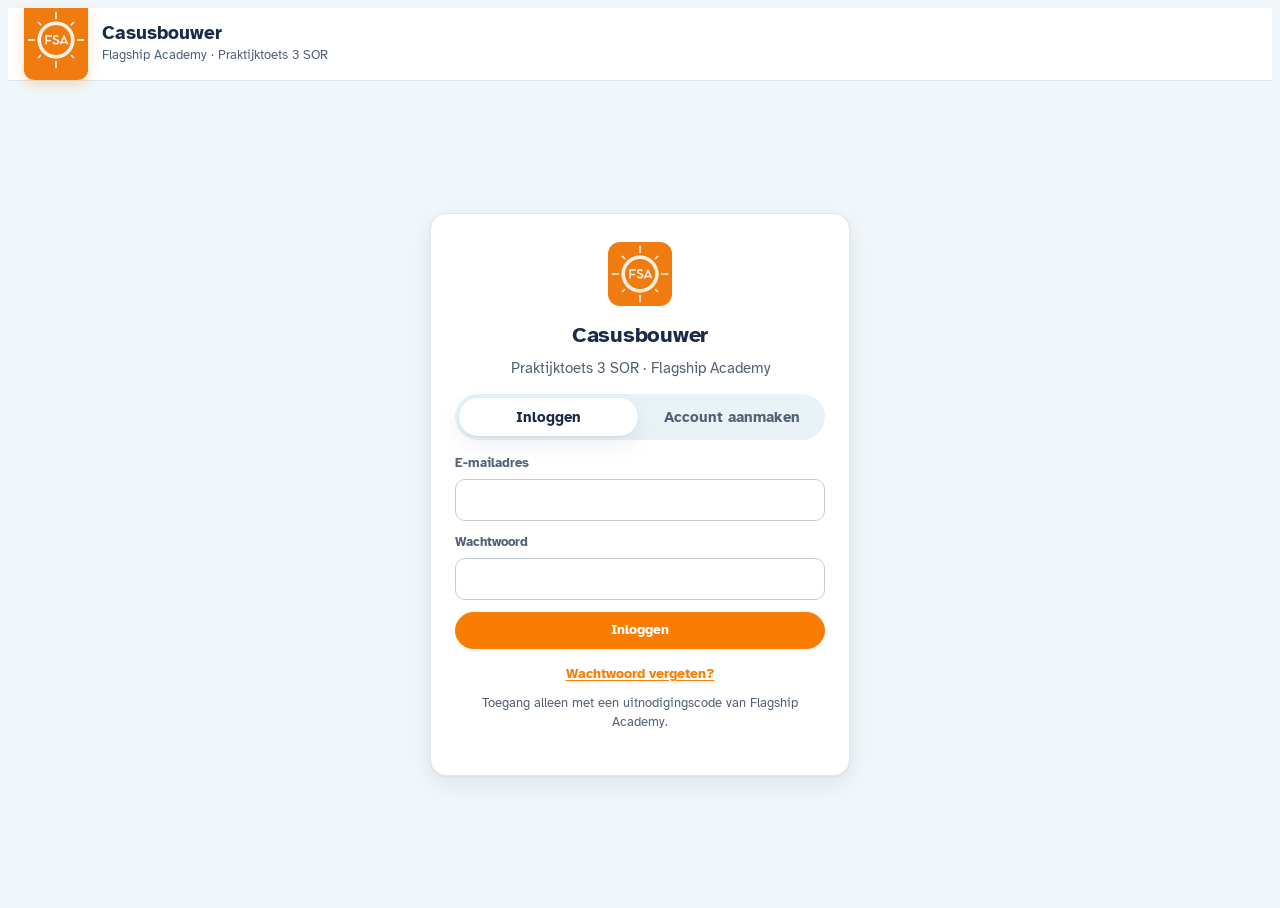
==== index.html @ 50b6638c "Sjablonen voor de leeromgeving per vaargebied (toewijzen per kandidaat en groep) Co-Authored-By: Cla" ====
<!doctype html>
<html lang="nl">
<head>
<meta charset="utf-8">
<meta name="viewport" content="width=device-width, initial-scale=1">
<title>SOR Casusbouwer · Flagship Academy</title>
<link rel="icon" type="image/png" href="assets/icon.png">
<meta name="robots" content="noindex">
<meta name="description" content="Casusbouwer van Flagship Academy voor praktijktoets 3 Schipper Open Rondvaartboot: route op de waterkaart, alle opdrachten, feedback van de opleider en PDF-export.">
<style>
@font-face{font-family:"Atkinson Hyperlegible";font-style:normal;font-weight:400;font-display:swap;src:url(assets/fonts/atkinson-hyperlegible-latin-400-normal.woff2) format("woff2")}
@font-face{font-family:"Atkinson Hyperlegible";font-style:italic;font-weight:400;font-display:swap;src:url(assets/fonts/atkinson-hyperlegible-latin-400-italic.woff2) format("woff2")}
@font-face{font-family:"Atkinson Hyperlegible";font-style:normal;font-weight:700;font-display:swap;src:url(assets/fonts/atkinson-hyperlegible-latin-700-normal.woff2) format("woff2")}
@font-face{font-family:"Atkinson Hyperlegible";font-style:italic;font-weight:700;font-display:swap;src:url(assets/fonts/atkinson-hyperlegible-latin-700-italic.woff2) format("woff2")}
.leaflet-pane,.leaflet-tile,.leaflet-marker-icon,.leaflet-marker-shadow,.leaflet-tile-container,.leaflet-pane > svg,.leaflet-pane > canvas,.leaflet-zoom-box,.leaflet-image-layer,.leaflet-layer{position:absolute;left:0;top:0;}.leaflet-container{overflow:hidden;}.leaflet-tile,.leaflet-marker-icon,.leaflet-marker-shadow{-webkit-user-select:none;-moz-user-select:none;user-select:none;-webkit-user-drag:none;}.leaflet-tile::selection{background:transparent;}.leaflet-safari .leaflet-tile{image-rendering:-webkit-optimize-contrast;}.leaflet-safari .leaflet-tile-container{width:1600px;height:1600px;-webkit-transform-origin:0 0;}.leaflet-marker-icon,.leaflet-marker-shadow{display:block;}.leaflet-container .leaflet-overlay-pane svg{max-width:none !important;max-height:none !important;}.leaflet-container .leaflet-marker-pane img,.leaflet-container .leaflet-shadow-pane img,.leaflet-container .leaflet-tile-pane img,.leaflet-container img.leaflet-image-layer,.leaflet-container .leaflet-tile{max-width:none !important;max-height:none !important;width:auto;padding:0;}.leaflet-container img.leaflet-tile{mix-blend-mode:plus-lighter;}.leaflet-container.leaflet-touch-zoom{-ms-touch-action:pan-x pan-y;touch-action:pan-x pan-y;}.leaflet-container.leaflet-touch-drag{-ms-touch-action:pinch-zoom;touch-action:none;touch-action:pinch-zoom;}.leaflet-container.leaflet-touch-drag.leaflet-touch-zoom{-ms-touch-action:none;touch-action:none;}.leaflet-container{-webkit-tap-highlight-color:transparent;}.leaflet-container a{-webkit-tap-highlight-color:rgba(51,181,229,0.4);}.leaflet-tile{filter:inherit;visibility:hidden;}.leaflet-tile-loaded{visibility:inherit;}.leaflet-zoom-box{width:0;height:0;-moz-box-sizing:border-box;box-sizing:border-box;z-index:800;}.leaflet-overlay-pane svg{-moz-user-select:none;}.leaflet-pane{z-index:400;}.leaflet-tile-pane{z-index:200;}.leaflet-overlay-pane{z-index:400;}.leaflet-shadow-pane{z-index:500;}.leaflet-marker-pane{z-index:600;}.leaflet-tooltip-pane{z-index:650;}.leaflet-popup-pane{z-index:700;}.leaflet-map-pane canvas{z-index:100;}.leaflet-map-pane svg{z-index:200;}.leaflet-vml-shape{width:1px;height:1px;}.lvml{behavior:url(#default#VML);display:inline-block;position:absolute;}.leaflet-control{position:relative;z-index:800;pointer-events:visiblePainted;pointer-events:auto;}.leaflet-top,.leaflet-bottom{position:absolute;z-index:1000;pointer-events:none;}.leaflet-top{top:0;}.leaflet-right{right:0;}.leaflet-bottom{bottom:0;}.leaflet-left{left:0;}.leaflet-control{float:left;clear:both;}.leaflet-right .leaflet-control{float:right;}.leaflet-top .leaflet-control{margin-top:10px;}.leaflet-bottom .leaflet-control{margin-bottom:10px;}.leaflet-left .leaflet-control{margin-left:10px;}.leaflet-right .leaflet-control{margin-right:10px;}.leaflet-fade-anim .leaflet-popup{opacity:0;-webkit-transition:opacity 0.2s linear;-moz-transition:opacity 0.2s linear;transition:opacity 0.2s linear;}.leaflet-fade-anim .leaflet-map-pane .leaflet-popup{opacity:1;}.leaflet-zoom-animated{-webkit-transform-origin:0 0;-ms-transform-origin:0 0;transform-origin:0 0;}svg.leaflet-zoom-animated{will-change:transform;}.leaflet-zoom-anim .leaflet-zoom-animated{-webkit-transition:-webkit-transform 0.25s cubic-bezier(0,0,0.25,1);-moz-transition:-moz-transform 0.25s cubic-bezier(0,0,0.25,1);transition:transform 0.25s cubic-bezier(0,0,0.25,1);}.leaflet-zoom-anim .leaflet-tile,.leaflet-pan-anim .leaflet-tile{-webkit-transition:none;-moz-transition:none;transition:none;}.leaflet-zoom-anim .leaflet-zoom-hide{visibility:hidden;}.leaflet-interactive{cursor:pointer;}.leaflet-grab{cursor:-webkit-grab;cursor:-moz-grab;cursor:grab;}.leaflet-crosshair,.leaflet-crosshair .leaflet-interactive{cursor:crosshair;}.leaflet-popup-pane,.leaflet-control{cursor:auto;}.leaflet-dragging .leaflet-grab,.leaflet-dragging .leaflet-grab .leaflet-interactive,.leaflet-dragging .leaflet-marker-draggable{cursor:move;cursor:-webkit-grabbing;cursor:-moz-grabbing;cursor:grabbing;}.leaflet-marker-icon,.leaflet-marker-shadow,.leaflet-image-layer,.leaflet-pane > svg path,.leaflet-tile-container{pointer-events:none;}.leaflet-marker-icon.leaflet-interactive,.leaflet-image-layer.leaflet-interactive,.leaflet-pane > svg path.leaflet-interactive,svg.leaflet-image-layer.leaflet-interactive path{pointer-events:visiblePainted;pointer-events:auto;}.leaflet-container{background:#ddd;outline-offset:1px;}.leaflet-container a{color:#0078A8;}.leaflet-zoom-box{border:2px dotted #38f;background:rgba(255,255,255,0.5);}.leaflet-container{font-family:"Helvetica Neue",Arial,Helvetica,sans-serif;font-size:12px;font-size:0.75rem;line-height:1.5;}.leaflet-bar{box-shadow:0 1px 5px rgba(0,0,0,0.65);border-radius:4px;}.leaflet-bar a{background-color:#fff;border-bottom:1px solid #ccc;width:26px;height:26px;line-height:26px;display:block;text-align:center;text-decoration:none;color:black;}.leaflet-bar a,.leaflet-control-layers-toggle{background-position:50% 50%;background-repeat:no-repeat;display:block;}.leaflet-bar a:hover,.leaflet-bar a:focus{background-color:#f4f4f4;}.leaflet-bar a:first-child{border-top-left-radius:4px;border-top-right-radius:4px;}.leaflet-bar a:last-child{border-bottom-left-radius:4px;border-bottom-right-radius:4px;border-bottom:none;}.leaflet-bar a.leaflet-disabled{cursor:default;background-color:#f4f4f4;color:#bbb;}.leaflet-touch .leaflet-bar a{width:30px;height:30px;line-height:30px;}.leaflet-touch .leaflet-bar a:first-child{border-top-left-radius:2px;border-top-right-radius:2px;}.leaflet-touch .leaflet-bar a:last-child{border-bottom-left-radius:2px;border-bottom-right-radius:2px;}.leaflet-control-zoom-in,.leaflet-control-zoom-out{font:bold 18px 'Lucida Console',Monaco,monospace;text-indent:1px;}.leaflet-touch .leaflet-control-zoom-in,.leaflet-touch .leaflet-control-zoom-out{font-size:22px;}.leaflet-control-layers{box-shadow:0 1px 5px rgba(0,0,0,0.4);background:#fff;border-radius:5px;}.leaflet-control-layers-toggle{background-image:url(images/layers.png);width:36px;height:36px;}.leaflet-retina .leaflet-control-layers-toggle{background-image:url(images/layers-2x.png);background-size:26px 26px;}.leaflet-touch .leaflet-control-layers-toggle{width:44px;height:44px;}.leaflet-control-layers .leaflet-control-layers-list,.leaflet-control-layers-expanded .leaflet-control-layers-toggle{display:none;}.leaflet-control-layers-expanded .leaflet-control-layers-list{display:block;position:relative;}.leaflet-control-layers-expanded{padding:6px 10px 6px 6px;color:#333;background:#fff;}.leaflet-control-layers-scrollbar{overflow-y:scroll;overflow-x:hidden;padding-right:5px;}.leaflet-control-layers-selector{margin-top:2px;position:relative;top:1px;}.leaflet-control-layers label{display:block;font-size:13px;font-size:1.08333em;}.leaflet-control-layers-separator{height:0;border-top:1px solid #ddd;margin:5px -10px 5px -6px;}.leaflet-default-icon-path{background-image:url(images/marker-icon.png);}.leaflet-container .leaflet-control-attribution{background:#fff;background:rgba(255,255,255,0.8);margin:0;}.leaflet-control-attribution,.leaflet-control-scale-line{padding:0 5px;color:#333;line-height:1.4;}.leaflet-control-attribution a{text-decoration:none;}.leaflet-control-attribution a:hover,.leaflet-control-attribution a:focus{text-decoration:underline;}.leaflet-attribution-flag{display:inline !important;vertical-align:baseline !important;width:1em;height:0.6669em;}.leaflet-left .leaflet-control-scale{margin-left:5px;}.leaflet-bottom .leaflet-control-scale{margin-bottom:5px;}.leaflet-control-scale-line{border:2px solid #777;border-top:none;line-height:1.1;padding:2px 5px 1px;white-space:nowrap;-moz-box-sizing:border-box;box-sizing:border-box;background:rgba(255,255,255,0.8);text-shadow:1px 1px #fff;}.leaflet-control-scale-line:not(:first-child){border-top:2px solid #777;border-bottom:none;margin-top:-2px;}.leaflet-control-scale-line:not(:first-child):not(:last-child){border-bottom:2px solid #777;}.leaflet-touch .leaflet-control-attribution,.leaflet-touch .leaflet-control-layers,.leaflet-touch .leaflet-bar{box-shadow:none;}.leaflet-touch .leaflet-control-layers,.leaflet-touch .leaflet-bar{border:2px solid rgba(0,0,0,0.2);background-clip:padding-box;}.leaflet-popup{position:absolute;text-align:center;margin-bottom:20px;}.leaflet-popup-content-wrapper{padding:1px;text-align:left;border-radius:12px;}.leaflet-popup-content{margin:13px 24px 13px 20px;line-height:1.3;font-size:13px;font-size:1.08333em;min-height:1px;}.leaflet-popup-content p{margin:17px 0;margin:1.3em 0;}.leaflet-popup-tip-container{width:40px;height:20px;position:absolute;left:50%;margin-top:-1px;margin-left:-20px;overflow:hidden;pointer-events:none;}.leaflet-popup-tip{width:17px;height:17px;padding:1px;margin:-10px auto 0;pointer-events:auto;-webkit-transform:rotate(45deg);-moz-transform:rotate(45deg);-ms-transform:rotate(45deg);transform:rotate(45deg);}.leaflet-popup-content-wrapper,.leaflet-popup-tip{background:white;color:#333;box-shadow:0 3px 14px rgba(0,0,0,0.4);}.leaflet-container a.leaflet-popup-close-button{position:absolute;top:0;right:0;border:none;text-align:center;width:24px;height:24px;font:16px/24px Tahoma,Verdana,sans-serif;color:#757575;text-decoration:none;background:transparent;}.leaflet-container a.leaflet-popup-close-button:hover,.leaflet-container a.leaflet-popup-close-button:focus{color:#585858;}.leaflet-popup-scrolled{overflow:auto;}.leaflet-oldie .leaflet-popup-content-wrapper{-ms-zoom:1;}.leaflet-oldie .leaflet-popup-tip{width:24px;margin:0 auto;-ms-filter:"progid:DXImageTransform.Microsoft.Matrix(M11=0.70710678,M12=0.70710678,M21=-0.70710678,M22=0.70710678)";filter:progid:DXImageTransform.Microsoft.Matrix(M11=0.70710678,M12=0.70710678,M21=-0.70710678,M22=0.70710678);}.leaflet-oldie .leaflet-control-zoom,.leaflet-oldie .leaflet-control-layers,.leaflet-oldie .leaflet-popup-content-wrapper,.leaflet-oldie .leaflet-popup-tip{border:1px solid #999;}.leaflet-div-icon{background:#fff;border:1px solid #666;}.leaflet-tooltip{position:absolute;padding:6px;background-color:#fff;border:1px solid #fff;border-radius:3px;color:#222;white-space:nowrap;-webkit-user-select:none;-moz-user-select:none;-ms-user-select:none;user-select:none;pointer-events:none;box-shadow:0 1px 3px rgba(0,0,0,0.4);}.leaflet-tooltip.leaflet-interactive{cursor:pointer;pointer-events:auto;}.leaflet-tooltip-top:before,.leaflet-tooltip-bottom:before,.leaflet-tooltip-left:before,.leaflet-tooltip-right:before{position:absolute;pointer-events:none;border:6px solid transparent;background:transparent;content:"";}.leaflet-tooltip-bottom{margin-top:6px;}.leaflet-tooltip-top{margin-top:-6px;}.leaflet-tooltip-bottom:before,.leaflet-tooltip-top:before{left:50%;margin-left:-6px;}.leaflet-tooltip-top:before{bottom:0;margin-bottom:-12px;border-top-color:#fff;}.leaflet-tooltip-bottom:before{top:0;margin-top:-12px;margin-left:-6px;border-bottom-color:#fff;}.leaflet-tooltip-left{margin-left:-6px;}.leaflet-tooltip-right{margin-left:6px;}.leaflet-tooltip-left:before,.leaflet-tooltip-right:before{top:50%;margin-top:-6px;}.leaflet-tooltip-left:before{right:0;margin-right:-12px;border-left-color:#fff;}.leaflet-tooltip-right:before{left:0;margin-left:-12px;border-right-color:#fff;}@media print{.leaflet-control{-webkit-print-color-adjust:exact;print-color-adjust:exact;}}
:root{
  --ink:#1a2b49;--ink-2:#536077;--ink-3:#8d95a4;
  --paper:#f0f6f9;--panel:#ffffff;--panel-2:#f5f9fb;--tint:#e8f2f7;--tint-2:#d9e9f1;--line:#dfe6ec;--line-2:#c6cad2;
  --accent:#fa7c00;--accent-2:#e56f00;--accent-soft:#fff2e6;--accent-soft-2:#feebd9;--on-accent:#ffffff;--blue:#006ca2;
  --route:#c2187a;--bridge:#1a8c4e;--meld:#d02d2d;--aand:#1a2b49;--bez:#6a4ab5;--man:#fa7c00;
  --ok:#1a8c4e;--warn:#a86a00;--err:#d02d2d;--ok-soft:#e2f3e8;--warn-soft:#fbf0d9;--err-soft:#fbe3e3;
  --m-land:#f2efe9;--m-water:#aad3df;--m-edge:#96c3d3;--m-street:#ffffff;--m-casing:#d8d0c4;--m-ped:#ebe7f0;--m-ped-c:#cfc9d8;--m-ter:#ffffff;--m-ter-c:#c8bfb1;--m-sec:#f7fabf;--m-sec-c:#c3c78a;--m-pri:#fcd6a4;--m-pri-c:#d6a466;--m-label:#3c6e8f;--m-slabel:#4a4f58;--m-halo:#ffffff;
  --shadow:0 1px 2px rgba(26,43,73,.06),0 8px 24px rgba(26,43,73,.08);
  --f:"Atkinson Hyperlegible",system-ui,-apple-system,"Segoe UI",Roboto,sans-serif;
}
@media (prefers-color-scheme:dark){:root:not([data-theme="light"]){
  color-scheme:dark;
  --ink:#eaf1f7;--ink-2:#a9b7c8;--ink-3:#7f8da0;
  --paper:#0e1728;--panel:#142037;--panel-2:#182742;--tint:#1c2d4b;--tint-2:#233a5e;--line:#26375a;--line-2:#35496d;
  --accent:#ff8a1f;--accent-2:#ff9a3d;--accent-soft:#3a2614;--accent-soft-2:#4a2f14;--on-accent:#1a0d02;--blue:#4fb0e3;
  --route:#ff4fa6;--bridge:#35c178;--meld:#ff5c5c;--aand:#6d93d6;--bez:#9d85ee;--man:#ff8a1f;
  --ok:#35c178;--warn:#e2a738;--err:#ff6b6b;--ok-soft:#133424;--warn-soft:#382c13;--err-soft:#3b1b1e;
  --m-land:#1b2433;--m-water:#244f69;--m-edge:#2f6380;--m-street:#3a4557;--m-casing:#121a26;--m-ped:#333b4d;--m-ped-c:#141b27;--m-ter:#465269;--m-ter-c:#121a26;--m-sec:#5d6038;--m-sec-c:#141b27;--m-pri:#7a5d33;--m-pri-c:#141b27;--m-label:#9fcbe3;--m-slabel:#c3cad6;--m-halo:#1b2433;
  --shadow:0 1px 2px rgba(0,0,0,.3),0 8px 24px rgba(0,0,0,.35);
}}
:root[data-theme="dark"]{
  color-scheme:dark;
  --ink:#eaf1f7;--ink-2:#a9b7c8;--ink-3:#7f8da0;
  --paper:#0e1728;--panel:#142037;--panel-2:#182742;--tint:#1c2d4b;--tint-2:#233a5e;--line:#26375a;--line-2:#35496d;
  --accent:#ff8a1f;--accent-2:#ff9a3d;--accent-soft:#3a2614;--accent-soft-2:#4a2f14;--on-accent:#1a0d02;--blue:#4fb0e3;
  --route:#ff4fa6;--bridge:#35c178;--meld:#ff5c5c;--aand:#6d93d6;--bez:#9d85ee;--man:#ff8a1f;
  --ok:#35c178;--warn:#e2a738;--err:#ff6b6b;--ok-soft:#133424;--warn-soft:#382c13;--err-soft:#3b1b1e;
  --m-land:#1b2433;--m-water:#244f69;--m-edge:#2f6380;--m-street:#3a4557;--m-casing:#121a26;--m-ped:#333b4d;--m-ped-c:#141b27;--m-ter:#465269;--m-ter-c:#121a26;--m-sec:#5d6038;--m-sec-c:#141b27;--m-pri:#7a5d33;--m-pri-c:#141b27;--m-label:#9fcbe3;--m-slabel:#c3cad6;--m-halo:#1b2433;
  --shadow:0 1px 2px rgba(0,0,0,.3),0 8px 24px rgba(0,0,0,.35);
}
html,body{height:100%}
body{background:var(--paper);color:var(--ink);font:15px/1.5 var(--f);-webkit-font-smoothing:antialiased}
*{box-sizing:border-box}
[hidden]{display:none!important}
button,input,select,textarea{font:inherit;color:inherit}
:focus-visible{outline:2px solid var(--accent);outline-offset:2px}
h1,h2,h3{letter-spacing:-.0125em}
.app{height:100%;display:grid;grid-template-columns:232px minmax(380px,470px) 1fr;grid-template-rows:auto auto 1fr;grid-template-areas:"top top top" "banner banner banner" "steps panel map";min-height:0}
.app.m-dash,.app.m-screen{grid-template-columns:1fr;grid-template-areas:"top" "banner" "dash"}
.app.m-dash .steps,.app.m-dash .panel,.app.m-dash .mapwrap,.app.m-screen .steps,.app.m-screen .panel,.app.m-screen .mapwrap{display:none}
.app.m-screen .dash{display:none}
/* top */
.top{grid-area:top;display:flex;align-items:center;gap:14px;padding:0 16px 0 16px;background:var(--panel);border-bottom:1px solid var(--line);flex-wrap:wrap;min-height:64px;position:relative;z-index:1000}
.logo-tab{align-self:flex-start;display:block;width:64px;height:72px;background:#f07c0f;border-radius:0 0 10px 10px;overflow:hidden;flex:none;box-shadow:0 4px 12px rgba(250,124,0,.25)}
.logo-tab img{width:64px;height:64px;display:block}
.brand-t .b1{font-weight:700;font-size:19px;line-height:1.1}
.brand-t .b2{font-size:12.5px;color:var(--ink-2);margin-top:2px}
.prog{display:flex;align-items:center;gap:10px;margin-left:auto;min-width:170px}
.prog .bar{flex:1;height:8px;border-radius:99px;background:var(--tint-2);overflow:hidden;min-width:90px}
.prog .bar span{display:block;height:100%;width:0;background:var(--accent);border-radius:99px;transition:width .4s ease}
.prog .pct{font-weight:700;font-size:13px;font-variant-numeric:tabular-nums;color:var(--ink-2);min-width:40px;text-align:right}
.top-actions{display:flex;gap:6px;flex-wrap:wrap;align-items:center;padding:10px 0}
.save-state{font-size:12px;color:var(--ink-3);position:absolute;right:16px;bottom:2px}
.who{display:inline-flex;align-items:center;gap:8px;font-size:13.5px;color:var(--ink-2);padding:4px 10px 4px 4px;border-radius:99px;background:var(--tint)}
.who img{width:26px;height:26px;border-radius:50%;display:block}
.who b{color:var(--ink)}
/* buttons */
.btn{display:inline-flex;align-items:center;justify-content:center;gap:6px;font-weight:700;font-size:14px;line-height:1.2;border-radius:999px;padding:9px 17px;border:1px solid var(--line-2);background:var(--panel);color:var(--ink);cursor:pointer;text-decoration:none;white-space:nowrap}
.btn:hover{border-color:var(--ink-3)}
.btn.primary{background:var(--accent);border-color:var(--accent);color:var(--on-accent)}
.btn.primary:hover{background:var(--accent-2);border-color:var(--accent-2)}
.btn.soft{background:var(--tint-2);border-color:var(--tint-2);color:var(--ink)}
.btn.ghost{background:transparent}
.btn.sm{padding:6px 12px;font-size:13px}
.btn.danger{color:var(--err)}
.btn[disabled]{opacity:.5;cursor:not-allowed}
.icon-btn{width:32px;height:32px;border-radius:50%;border:1px solid transparent;background:transparent;cursor:pointer;color:var(--ink-3);display:inline-grid;place-items:center;flex:none;font-size:14px}
.icon-btn:hover{border-color:var(--line-2);color:var(--ink);background:var(--panel-2)}
.banner{grid-area:banner;display:flex;gap:12px;align-items:center;flex-wrap:wrap;padding:9px 16px;background:var(--accent-soft);border-bottom:1px solid var(--line);font-size:14px}
.banner .btn{margin-left:auto}
/* rail */
.steps{grid-area:steps;overflow-y:auto;padding:16px 10px;border-right:1px solid var(--line);background:var(--panel-2);display:flex;flex-direction:column;gap:2px;min-height:0}
.stp{display:grid;grid-template-columns:28px 1fr auto;align-items:center;gap:10px;text-align:left;padding:8px 10px;border-radius:12px;border:1px solid transparent;background:transparent;cursor:pointer}
.stp:hover{background:var(--panel)}
.stp .n{width:28px;height:28px;border-radius:50%;display:grid;place-items:center;font-weight:700;font-size:12.5px;background:var(--panel);border:1px solid var(--line-2);color:var(--ink-2);font-variant-numeric:tabular-nums}
.stp .t{font-weight:700;font-size:14px;line-height:1.2}
.stp .o{display:block;font-size:12px;color:var(--ink-3);font-weight:400;margin-top:2px}
.stp .d{display:flex;gap:4px;align-items:center}
.stp .dot{width:9px;height:9px;border-radius:50%;background:var(--line-2)}
.stp.done .dot{background:var(--ok)}
.stp.part .dot{background:var(--warn)}
.stp .fbm{font-size:10.5px;font-weight:700;border-radius:99px;padding:1px 6px;line-height:1.4}
.stp .fbm.aanpassen{background:var(--accent);color:var(--on-accent)}
.stp .fbm.ok{background:var(--ok-soft);color:var(--ok)}
.stp.on{background:var(--panel);border-color:var(--line);box-shadow:var(--shadow)}
.stp.on .n{background:var(--accent);border-color:var(--accent);color:var(--on-accent)}
.stp.done:not(.on) .n{border-color:var(--ok);color:var(--ok)}
/* panel */
.panel{grid-area:panel;overflow-y:auto;min-height:0;background:var(--panel);border-right:1px solid var(--line)}
.pin{padding:22px 22px 30px;display:flex;flex-direction:column;gap:18px}
.eyebrow{font-weight:700;font-size:12.5px;color:var(--accent)}
.ph h1{font-weight:700;font-size:27px;line-height:1.12;margin:4px 0 0;text-wrap:balance}
.lead{margin:10px 0 0;color:var(--ink-2);max-width:62ch}
.sec{display:flex;flex-direction:column;gap:12px;padding-top:16px;border-top:1px solid var(--line)}
.sec h2{font-weight:700;font-size:16px;margin:0;display:flex;align-items:center;gap:8px}
.sec h2 .cnt{font-weight:400;font-size:13px;color:var(--ink-3)}
.grid2{display:grid;grid-template-columns:1fr 1fr;gap:12px}
.grid3{display:grid;grid-template-columns:repeat(3,1fr);gap:12px}
.field{display:flex;flex-direction:column;gap:5px;min-width:0}
.field label,.lbl{font-weight:700;font-size:13px;color:var(--ink-2)}
input[type=text],input[type=email],input[type=password],textarea,select{font-size:15px;color:var(--ink);background:var(--panel);border:1px solid var(--line-2);border-radius:10px;padding:9px 11px;width:100%;min-width:0}
input[type=text]:focus,input[type=email]:focus,input[type=password]:focus,textarea:focus,select:focus{border-color:var(--accent);outline:none;box-shadow:0 0 0 3px var(--accent-soft)}
input[readonly],textarea[readonly]{background:var(--panel-2);color:var(--ink-2)}
textarea{resize:vertical;line-height:1.5;min-height:84px}
input::placeholder,textarea::placeholder{color:var(--ink-3)}
.note{font-size:13px;color:var(--ink-3);margin:0;max-width:65ch}
.note.warn{color:var(--warn)}
.chips{display:flex;flex-wrap:wrap;gap:6px}
.chip{display:inline-flex;align-items:center;gap:6px;font-size:13px;font-weight:700;padding:5px 11px;border-radius:99px;border:1px solid var(--line-2);background:var(--panel);cursor:pointer;color:var(--ink-2)}
.chip.on{background:var(--ink);border-color:var(--ink);color:var(--panel)}
.chip.static{cursor:default}
.chip.ok{background:var(--ok-soft);border-color:transparent;color:var(--ok)}
.chip.miss{background:var(--panel-2);color:var(--ink-3);border-style:dashed}
.pill{display:inline-flex;align-items:center;font-size:12px;font-weight:700;padding:2px 9px;border-radius:99px;white-space:nowrap}
button.pill.stad{border:1px solid var(--line-2);background:var(--panel);cursor:pointer;color:var(--ink-2);vertical-align:middle}button.pill.stad.gro{background:var(--accent-soft);border-color:var(--accent);color:var(--ink)}button.pill.stad:disabled{cursor:default}
.pill.ok{background:var(--ok-soft);color:var(--ok)}.pill.warn{background:var(--warn-soft);color:var(--warn)}.pill.err{background:var(--err-soft);color:var(--err)}.pill.unk{background:var(--panel-2);color:var(--ink-3);border:1px solid var(--line)}.pill.acc{background:var(--accent-soft-2);color:var(--accent-2)}.pill.blue{background:var(--tint-2);color:var(--blue)}
.badge{display:inline-grid;place-items:center;min-width:26px;height:26px;padding:0 7px;border-radius:13px;font-weight:700;font-size:12px;line-height:1;color:#fff;flex:none;font-variant-numeric:tabular-nums}
.badge.aand{background:var(--aand)}.badge.meld{background:var(--meld);border-radius:7px}.badge.bridge{background:var(--bridge)}.badge.man{background:var(--man);border-radius:6px}.badge.bez{background:var(--bez)}.badge.wp{background:var(--route)}
.item{border:1px solid var(--line);border-radius:14px;padding:12px;display:flex;flex-direction:column;gap:10px;background:var(--panel)}
.item.flash{animation:flash 1.2s ease}
@keyframes flash{0%{box-shadow:0 0 0 3px var(--accent)}100%{box-shadow:0 0 0 0 transparent}}
.item-h{display:flex;align-items:center;gap:8px}
.item-h input{font-weight:700}
.item-h .grow{flex:1;min-width:0}
.item-meta{font-size:12.5px;color:var(--ink-3)}
.list{display:flex;flex-direction:column;gap:10px}
.photo{display:flex;align-items:flex-start;gap:10px}
.photo img{width:140px;max-width:100%;height:auto;border-radius:10px;border:1px solid var(--line);background:var(--panel-2);min-height:40px}
.stats{display:grid;grid-template-columns:repeat(3,1fr);gap:8px}
.stat{padding:10px 12px;border-radius:12px;background:var(--tint);border:1px solid transparent}
.stat .k{display:block;font-size:12px;color:var(--ink-2);font-weight:700}
.stat .v{font-weight:700;font-size:23px;line-height:1.2;font-variant-numeric:tabular-nums}
.stat .v small{font-size:12px;color:var(--ink-2)}
.gauge{position:relative;height:30px;margin-top:2px}
.gauge .track{position:absolute;left:0;right:0;top:8px;height:8px;border-radius:99px;background:var(--tint-2)}
.gauge .band{position:absolute;top:8px;height:8px;background:var(--ok);opacity:.6;border-radius:2px}
.gauge .mk{position:absolute;top:2px;width:3px;height:20px;border-radius:2px;background:var(--ink);transform:translateX(-1px)}
.gauge .tk{position:absolute;top:19px;font-size:11px;color:var(--ink-3);transform:translateX(-50%)}
.wps{list-style:none;margin:0;padding:0;display:flex;flex-direction:column;gap:4px}
.wps li{display:flex;align-items:center;gap:10px;padding:5px 6px 5px 8px;border-radius:10px;background:var(--panel-2);font-size:14px}
.wps li .grow{flex:1;min-width:0;white-space:nowrap;overflow:hidden;text-overflow:ellipsis}
.row{display:flex;gap:8px;flex-wrap:wrap;align-items:center}
.alerts{display:flex;flex-direction:column;gap:6px}
.alert{padding:9px 12px;border-radius:12px;font-size:14px;display:flex;gap:8px;align-items:flex-start;flex-wrap:wrap}
.alert.err{background:var(--err-soft);color:var(--err)}.alert.warn{background:var(--warn-soft);color:var(--warn)}.alert.ok{background:var(--ok-soft);color:var(--ok)}.alert.info{background:var(--tint);color:var(--ink-2)}
.tbl-wrap{overflow-x:auto;border:1px solid var(--line);border-radius:14px}
.tbl{width:100%;border-collapse:collapse;font-size:14px}
.tbl th{font-size:12px;color:var(--ink-3);text-align:left;padding:9px 10px;background:var(--panel-2);border-bottom:1px solid var(--line);font-weight:700;white-space:nowrap}
.tbl td{padding:8px 10px;border-bottom:1px solid var(--line);vertical-align:middle}
.tbl tr:last-child td{border-bottom:0}
.tbl .num{font-variant-numeric:tabular-nums;white-space:nowrap}
.tbl input{width:74px;padding:5px 7px;font-size:14px}
.tbl .bn{font-weight:700}
.tbl .bt{display:block;font-size:12px;color:var(--ink-3)}
.signs{display:grid;grid-template-columns:repeat(auto-fill,minmax(58px,1fr));gap:8px}
.sign-btn{display:grid;place-items:center;padding:6px;border-radius:12px;border:1px solid var(--line);background:#fff;cursor:pointer;aspect-ratio:1}
.sign-btn:hover,.sign-btn.on{border-color:var(--accent);box-shadow:0 0 0 2px var(--accent-soft)}
.sign{width:44px;height:44px;flex:none;border-radius:6px;background:#fff;padding:2px;display:block}
.sign svg,.sign-btn svg{width:100%;height:100%;display:block}
.sign-btn svg{width:40px;height:40px}
.sign.lg{width:58px;height:58px;border:1px solid var(--line)}
.sign-item{flex-direction:row;align-items:flex-start}
.sign-item .body{flex:1;display:flex;flex-direction:column;gap:8px;min-width:0}
.kw{display:flex;flex-wrap:wrap;gap:5px}
.picto{display:grid;grid-template-columns:repeat(4,1fr);gap:8px}
.picto button{border:2px solid var(--line);border-radius:12px;background:var(--panel);padding:8px;cursor:pointer;display:grid;place-items:center}
.picto button.on{border-color:var(--accent)}
.picto svg{width:56px;height:56px;display:block}
.check-list{display:flex;flex-direction:column;gap:14px}
.check-group h3{margin:0 0 6px;font-size:15px;display:flex;align-items:center;gap:8px}
.check-group h3 a{font-size:12.5px;font-weight:700;color:var(--accent-2);cursor:pointer;margin-left:auto;text-decoration:underline}
.ck-row{display:flex;gap:8px;align-items:flex-start;font-size:14px;padding:3px 0}
.ck-ic{flex:none;width:19px;height:19px;border-radius:50%;display:grid;place-items:center;font-weight:700;font-size:11px;margin-top:1px}
.ck-ic.ok{background:var(--ok-soft);color:var(--ok)}.ck-ic.warn{background:var(--warn-soft);color:var(--warn)}.ck-ic.err{background:var(--err-soft);color:var(--err)}
.big-score{display:flex;align-items:center;gap:16px;padding:14px;border-radius:14px;background:var(--tint)}
.big-score .v{font-weight:700;font-size:34px;line-height:1}
.nav-foot{display:flex;justify-content:space-between;gap:8px;padding-top:16px;border-top:1px solid var(--line)}
.radio-row{display:flex;gap:14px;flex-wrap:wrap}
.radio-row label,.cb{display:inline-flex;gap:8px;align-items:center;font-size:14.5px;color:var(--ink);font-weight:400;cursor:pointer}
.cb-list{display:flex;flex-direction:column;gap:6px}
input[type=checkbox],input[type=radio]{accent-color:var(--accent);width:17px;height:17px;flex:none}
.wc{font-size:12px;color:var(--ink-3);font-variant-numeric:tabular-nums}
.lang{font-weight:700;font-size:11px;letter-spacing:.04em;padding:2px 7px;border-radius:99px;background:var(--tint-2);color:var(--ink-2)}
.fb{border-radius:14px;padding:12px 14px;background:var(--accent-soft);border:1px solid var(--accent-soft-2);display:flex;flex-direction:column;gap:8px}
.fb.ok{background:var(--ok-soft);border-color:transparent}
.fb.staff{background:var(--tint);border:1px dashed var(--blue)}
.fb-h{display:flex;align-items:center;gap:8px;flex-wrap:wrap}
.fb-h b{font-size:14.5px}
.fb p{margin:0;white-space:pre-wrap}
.fb-meta{font-size:12px;color:var(--ink-3)}
.fb-st{display:flex;gap:6px;margin-left:auto}
.mailprev{white-space:pre-wrap;font:inherit;font-size:14px;background:var(--tint);border:1px solid var(--line);border-radius:10px;padding:10px 12px;max-height:46vh;overflow:auto;margin:8px 0 0}
.fb textarea{min-height:70px;background:var(--panel)}
/* map */
.mapwrap{grid-area:map;position:relative;min-height:0;padding:12px}
#map{position:absolute;inset:12px;border-radius:16px;overflow:hidden;border:1px solid var(--line);background:var(--m-land)}
.leaflet-container{font-family:var(--f);background:var(--m-land)}
.map-hint.under-pop{opacity:0;pointer-events:none}
.map-hint{position:absolute;top:24px;left:50%;transform:translateX(-50%);z-index:600;background:var(--panel);color:var(--ink);border:1px solid var(--line);box-shadow:var(--shadow);border-radius:99px;padding:6px 8px 6px 14px;font-size:13px;font-weight:700;display:flex;gap:8px;align-items:center;max-width:calc(100% - 260px);text-align:center}
.map-hint.pending{background:var(--ink);color:var(--panel);border-color:var(--ink)}
.map-hint .btn{padding:3px 10px;font-size:12.5px}
.map-tools{position:absolute;right:24px;top:24px;z-index:600;display:flex;flex-direction:column;gap:6px}
.map-legend{position:absolute;left:24px;bottom:24px;z-index:600;background:var(--panel);border:1px solid var(--line);border-radius:12px;padding:8px 10px;font-size:12px;display:flex;flex-wrap:wrap;gap:4px 12px;max-width:calc(100% - 290px);box-shadow:var(--shadow)}
.map-legend span{display:inline-flex;align-items:center;gap:5px;color:var(--ink-2)}
.map-legend i{width:10px;height:10px;border-radius:50%;display:inline-block}
.map-attr{position:absolute;right:24px;bottom:24px;z-index:600;font-size:11px;color:var(--ink-3);background:var(--panel);padding:2px 7px;border-radius:6px;border:1px solid var(--line)}
.leaflet-control-attribution{display:none}
.pending-mode .leaflet-container,.click-mode .leaflet-container{cursor:crosshair}
.lf-num{position:absolute;left:50%;top:50%;transform:translate(-50%,-50%);display:grid;place-items:center;min-width:22px;height:22px;padding:0 5px;border-radius:11px;font-weight:700;font-size:11px;line-height:1;color:#fff;border:2px solid #fff;box-shadow:0 1px 3px rgba(0,0,0,.35);white-space:nowrap;font-variant-numeric:tabular-nums}
.lf-num.bridge{background:var(--bridge);min-width:20px;height:20px}
.lf-num.bridge.st-err{background:var(--err)}.lf-num.bridge.st-warn{background:var(--warn)}
.lf-num.meld{background:var(--meld);border-radius:6px}.lf-num.aand{background:var(--aand)}.lf-num.man{background:var(--man);border-radius:5px}.lf-num.bez{background:var(--bez)}
.lf-sign{position:absolute;left:50%;top:50%;transform:translate(-50%,-50%);width:28px;height:28px;padding:2px;border-radius:6px;background:#fff;box-shadow:0 1px 4px rgba(0,0,0,.4);display:block}
.lf-sign svg{width:100%;height:100%;display:block}
.lf-wp{display:grid;place-items:center;width:18px;height:18px;border-radius:50%;background:#fff;border:3px solid var(--route);font-weight:700;font-size:9px;line-height:1;color:#fff;box-shadow:0 1px 3px rgba(0,0,0,.3)}
.lf-wp.start{background:var(--route);width:22px;height:22px}
.lf-arrow{display:block;width:0;height:0;border-left:5px solid transparent;border-right:5px solid transparent;border-bottom:10px solid var(--route);margin:1px}
.canal-lbl,.st-lbl,.poi-lbl{pointer-events:none}
.canal-lbl span,.st-lbl span{position:absolute;left:0;top:0;white-space:nowrap;line-height:1;transform-origin:0 0}
.canal-lbl span{font-style:italic;font-weight:700;font-size:11.5px;color:var(--m-label);text-shadow:0 0 3px var(--m-water),0 0 2px var(--m-water)}
.st-lbl span{font-size:10.5px;color:var(--m-slabel);text-shadow:0 0 3px var(--m-halo),0 0 2px var(--m-halo),0 0 1px var(--m-halo)}
.st-lbl.major span{font-weight:700;font-size:11px}
.poi-lbl span{position:absolute;left:0;top:0;white-space:nowrap;font-weight:700;font-size:11px;line-height:1;color:var(--ink-2);transform:translate(-50%,6px);text-shadow:0 0 3px var(--m-land),0 0 3px var(--m-land)}
.poi-lbl i{position:absolute;left:-3px;top:-3px;width:6px;height:6px;border-radius:50%;background:var(--ink-3)}
#map .canal-lbl,#map .poi-lbl,#map .st-lbl{display:none}
#map.z15 .poi-lbl,#map.z15 .canal-lbl.major,#map.z16 .st-lbl.major{display:block}
#map.z16 .canal-lbl,#map.z17 .st-lbl{display:block}
.leaflet-tooltip{background:var(--panel);color:var(--ink);border:1px solid var(--line);box-shadow:var(--shadow);font-size:12.5px;border-radius:8px}
.leaflet-tooltip-top:before{border-top-color:var(--panel)}
.leaflet-bar a{background:var(--panel);color:var(--ink);border-bottom-color:var(--line)}
.leaflet-bar{border:1px solid var(--line)!important;box-shadow:var(--shadow)!important}
.leaflet-control-scale-line{background:var(--panel);color:var(--ink);border-color:var(--ink-2)}
.lf-pop .leaflet-popup-content-wrapper{background:var(--panel);color:var(--ink);border-radius:14px;box-shadow:var(--shadow)}
.lf-pop .leaflet-popup-tip{background:var(--panel)}
.lf-pop .leaflet-popup-content{margin:12px 14px}
.pop-t{font-weight:700;font-size:14px;margin-bottom:8px}
.pop-grid{display:flex;flex-wrap:wrap;gap:6px;max-width:260px}
.pop-grid button{font-weight:700;font-size:12.5px;padding:6px 10px;border-radius:99px;border:1px solid var(--line-2);background:var(--panel);cursor:pointer;color:var(--ink)}
.pop-grid button:hover{border-color:var(--accent);background:var(--accent-soft)}
.pop-signs{display:grid;grid-template-columns:repeat(5,40px);gap:6px}
.pop-signs button{width:40px;height:40px;padding:3px;border-radius:8px;border:1px solid var(--line);background:#fff;cursor:pointer}
.pop-signs button:hover{border-color:var(--accent)}
.pop-signs svg{width:100%;height:100%;display:block}
/* dashboard */
.dash{grid-area:dash;overflow-y:auto;padding:24px 16px 40px}
.dash-in{max-width:1080px;margin:0 auto;display:flex;flex-direction:column;gap:18px}
.dash h1{font-size:28px;margin:0}
.dash .cards{display:grid;grid-template-columns:repeat(auto-fit,minmax(150px,1fr));gap:10px}
.dash .card{background:var(--panel);border:1px solid var(--line);border-radius:14px;padding:12px 14px}
.dash .card .k{font-size:12.5px;color:var(--ink-2);font-weight:700}
.dash .card .v{font-size:26px;font-weight:700;font-variant-numeric:tabular-nums}
.tabs{display:flex;gap:6px;flex-wrap:wrap}
.pbar{height:8px;border-radius:99px;background:var(--tint-2);overflow:hidden;width:110px}
.pbar span{display:block;height:100%;background:var(--accent)}
.person{display:flex;align-items:center;gap:10px}
.person img{width:30px;height:30px;border-radius:50%}
.person small{display:block;color:var(--ink-3)}
.info{background:var(--panel);border:1px solid var(--line);border-radius:14px;padding:14px 16px;font-size:14px;color:var(--ink-2)}
.info b{color:var(--ink)}
.info ol{margin:6px 0 0;padding-left:20px}
.screen{grid-area:dash;display:grid;place-items:center;padding:24px 16px}
.screen-card{max-width:460px;text-align:center;background:var(--panel);border:1px solid var(--line);border-radius:16px;padding:28px 24px;box-shadow:var(--shadow)}
.screen-card img{width:64px;height:64px;border-radius:12px}
.screen-card h2{margin:12px 0 6px;font-size:22px}
.screen-card p{color:var(--ink-2);margin:0 0 14px}
.spin{width:28px;height:28px;border-radius:50%;border:3px solid var(--tint-2);border-top-color:var(--accent);animation:sp 0.9s linear infinite;margin:10px auto}
@keyframes sp{to{transform:rotate(360deg)}}
.modal{position:fixed;inset:0;z-index:3000;background:rgba(14,23,40,.5);display:grid;place-items:center;padding:16px}
.modal-card{background:var(--panel);border-radius:16px;padding:22px;max-width:440px;width:100%;box-shadow:var(--shadow);border:1px solid var(--line)}
.modal-card h2{margin:0 0 8px;font-size:21px}
.modal-card p{margin:0 0 16px;color:var(--ink-2)}
.modal-actions{display:flex;justify-content:flex-end;gap:8px;flex-wrap:wrap}
.toast{position:fixed;left:50%;bottom:calc(20px + env(safe-area-inset-bottom,0px));transform:translateX(-50%);z-index:3100;background:var(--ink);color:var(--panel);padding:10px 16px;border-radius:12px;font-size:14px;font-weight:700;box-shadow:var(--shadow);max-width:calc(100% - 32px)}
.toast.err{background:var(--err);color:#fff}
@media (max-width:1200px){
  .app{grid-template-columns:minmax(360px,440px) 1fr;grid-template-rows:auto auto auto 1fr;grid-template-areas:"top top" "banner banner" "steps steps" "panel map"}
  .steps{flex-direction:row;overflow-x:auto;overflow-y:hidden;border-right:0;border-bottom:1px solid var(--line);padding:8px 12px;gap:6px}
  .stp{grid-template-columns:26px auto auto;flex:none;padding:6px 10px}
  .stp .o{display:none}
  .stp .n{width:26px;height:26px}
  .dash .cards{grid-template-columns:repeat(2,1fr)}
}
@media (max-width:780px){
  .app{display:block;height:auto}
  .app.m-dash .dash,.app.m-screen .screen{display:block}
  .top{padding:0 16px}
  .prog{order:3;width:100%;margin-left:0;padding-bottom:10px}
  .save-state{position:static;width:100%;text-align:left;padding-bottom:6px}
  .steps{position:sticky;top:env(safe-area-inset-top,0px);z-index:900;background:var(--panel-2)}
  .mapwrap{height:56vh;min-height:340px;padding:12px 16px}
  #map{inset:12px 16px}
  .map-hint{top:22px;max-width:calc(100% - 150px)}
  .map-tools{right:28px;top:22px}
  .map-legend{display:none}
  .map-attr{right:28px;bottom:22px}
  .panel{border-right:0}
  .pin{padding:18px 16px 28px}
  .grid2,.grid3{grid-template-columns:1fr}
  .picto{grid-template-columns:repeat(2,1fr)}
}
/* login, codes, avatars */
.screen-card.login{text-align:left;max-width:420px;width:100%}
.screen-card.login>img,.screen-card.login>h2,.screen-card.login>p{display:block;text-align:center;margin-left:auto;margin-right:auto}
.seg{display:grid;grid-template-columns:1fr 1fr;gap:4px;background:var(--tint);border-radius:99px;padding:4px;margin:6px 0 14px}
.seg button{border:0;background:transparent;border-radius:99px;padding:8px 10px;font-weight:700;cursor:pointer;color:var(--ink-2)}
.seg button[aria-selected="true"]{background:var(--panel);color:var(--ink);box-shadow:var(--shadow)}
.lform{display:flex;flex-direction:column;gap:12px}
.lform .btn.primary{justify-content:center}
.lerr{color:var(--err);font-size:14px;min-height:0}
.lerr:empty{display:none}
.lerr.info{color:var(--ink-2);background:var(--tint);border-radius:10px;padding:8px 10px}
.linkbtn{border:0;background:none;color:var(--accent-ink,var(--accent));font-weight:700;cursor:pointer;padding:2px 0;text-decoration:underline;text-underline-offset:2px;align-self:center;font-size:14px}
.linkbtn.mono{font-family:ui-monospace,SFMono-Regular,Menlo,monospace;letter-spacing:.04em;align-self:auto}
.lsep{display:flex;align-items:center;gap:10px;color:var(--ink-3);font-size:13px;margin:16px 0 10px}
.lsep::before,.lsep::after{content:"";flex:1;height:1px;background:var(--line)}
.screen-card.login .btn.ghost{width:100%;justify-content:center}
.note.small{font-size:13px;margin-top:8px;text-align:center}
.av{display:inline-grid;place-items:center;width:30px;height:30px;border-radius:50%;background:var(--tint-2);color:var(--ink);font-weight:700;font-size:13px;flex:none}
.who .av{width:24px;height:24px;font-size:12px}
.codebox{display:flex;align-items:center;justify-content:space-between;gap:10px;background:var(--tint);border-radius:12px;padding:12px 14px;margin:4px 0 14px}
.codebox .code{font-family:ui-monospace,SFMono-Regular,Menlo,monospace;font-size:26px;font-weight:700;letter-spacing:.08em;color:var(--ink)}
#modalBody:empty{display:none}
#modalBody textarea{font-size:14px}
.spot{display:block;width:64px;height:64px;border-radius:50%;border:3px solid var(--accent);background:rgba(250,124,0,.14);box-shadow:0 0 0 3px rgba(255,255,255,.85);animation:spotp 1.1s ease-out 3}
@keyframes spotp{0%{transform:scale(.35);opacity:1}70%{opacity:.9}100%{transform:scale(1);opacity:.35}}
.leaflet-tooltip.spot-tip{font-weight:700;border-color:var(--accent)}
tr.clk{cursor:pointer}tr.clk:hover td{background:var(--tint)}
.note.ok-note{color:var(--ok)}
.rws{font-size:13px;font-weight:700;white-space:nowrap;color:var(--blue)}
.item.sel{border-color:var(--accent);background:var(--accent-soft);box-shadow:0 0 0 1px var(--accent)}
tr.sel td{background:var(--accent-soft)!important}tr.sel td:first-child{box-shadow:inset 3px 0 0 var(--accent)}
[data-aid],[data-mid],[data-sid],[data-man]{cursor:pointer}
/* leeromgeving */
.leer-in{max-width:860px;gap:16px}
.lhero{display:grid;grid-template-columns:1fr auto;gap:18px;align-items:center;background:var(--panel);border:1px solid var(--line);border-radius:16px;padding:20px 22px;box-shadow:var(--shadow)}
.lhero h1{font-size:28px;margin:2px 0 6px}
.lhero p{margin:0;color:var(--ink-2)}
.rank{display:flex;gap:12px;align-items:center;background:var(--accent-soft);border-radius:14px;padding:12px 14px;min-width:250px}
.rank-badge{width:48px;height:48px;border-radius:50%;background:var(--accent);color:var(--on-accent);display:grid;place-items:center;font-weight:700;font-size:20px;flex:none;box-shadow:0 0 0 4px var(--panel)}
.rank-t{display:flex;flex-direction:column;gap:3px;flex:1;min-width:0}
.rank-t small{color:var(--ink-2);font-size:12.5px}
.rank-t b{font-size:18px}
.xpbar{height:8px;border-radius:99px;background:var(--panel);overflow:hidden}
.xpbar span{display:block;height:100%;background:var(--accent);border-radius:99px;transition:width .6s}
.lstats{display:grid;grid-template-columns:repeat(4,1fr);gap:10px}
.lstats .card{background:var(--panel);border:1px solid var(--line);border-radius:14px;padding:12px 14px}
.lstats .k{font-size:12.5px;color:var(--ink-2);font-weight:700}
.lstats .v{font-size:26px;font-weight:700;font-variant-numeric:tabular-nums}
.lstats .v.sm{font-size:20px;padding-top:4px}
.lpath{list-style:none;margin:4px 0;padding:0;position:relative}
.lpath::before{content:"";position:absolute;left:21px;top:22px;bottom:22px;border-left:3px dotted var(--accent);opacity:.55}
.lnode{position:relative;display:grid;grid-template-columns:46px 1fr;gap:12px;align-items:center;margin:0 0 10px}
.lnode .dot{position:relative;z-index:1;width:44px;height:44px;border-radius:50%;display:grid;place-items:center;font-weight:700;font-size:17px;background:var(--panel);border:3px solid var(--accent);color:var(--accent)}
.lnode .dot svg{width:18px;height:18px;fill:currentColor}
.lnode.done .dot{background:var(--accent);color:var(--on-accent)}
.lnode.lock .dot{border-color:var(--line-2);color:var(--ink-3);background:var(--panel-2)}
.lnode.cur .dot{animation:lpulse 1.8s ease-out infinite}
@keyframes lpulse{0%{box-shadow:0 0 0 0 rgba(250,124,0,.45)}100%{box-shadow:0 0 0 14px rgba(250,124,0,0)}}
.lcard{display:flex;gap:12px;align-items:center;justify-content:space-between;background:var(--panel);border:1px solid var(--line);border-radius:14px;padding:12px 14px;flex-wrap:wrap}
.lnode.cur .lcard{border-color:var(--accent);box-shadow:var(--shadow)}
.lnode.lock .lcard{background:var(--panel-2)}
.lnode.lock .lcard-t b{color:var(--ink-2)}
.lcard-t{display:flex;flex-direction:column;gap:1px;min-width:0;flex:1 1 260px}
.lcard-t small{font-size:12px;font-weight:700;color:var(--accent);text-transform:uppercase;letter-spacing:.04em}
.lnode.lock .lcard-t small{color:var(--ink-3)}
.lcard-t b{font-size:17px}
.lcard-t>span{color:var(--ink-2);font-size:14px}
.lmeta{display:inline-flex;align-items:center;gap:6px;font-size:13px;color:var(--ink-3);margin-top:3px}
.lcard-t .stars{margin-top:4px}
.lcard-a{display:flex;gap:6px;flex-wrap:wrap}
.lnode.eind .dot{font-size:19px}
.lnode.casus .dot{font-size:19px}
.stars{display:inline-flex;gap:2px;vertical-align:middle}
.stars i{display:inline-block;width:18px;height:18px}
.stars svg{width:100%;height:100%;fill:var(--line-2)}
.stars i.on svg{fill:#f4b400}
.stars.big i{width:40px;height:40px}
.stars.big i.on{animation:starpop .45s cubic-bezier(.2,1.6,.4,1) both}
.stars.big i:nth-child(2){animation-delay:.15s}.stars.big i:nth-child(3){animation-delay:.3s}
@keyframes starpop{0%{transform:scale(0)}100%{transform:scale(1)}}
.lbar{display:flex;align-items:center;gap:10px;flex-wrap:wrap}
.lcrumb{color:var(--ink-2);font-size:14px;font-weight:700}
.lhead h1{font-size:30px;margin:2px 0 6px}
.lhead p{margin:0;color:var(--ink-2);font-size:16px}
.lsec{background:var(--panel);border:1px solid var(--line);border-radius:14px;padding:16px 18px}
.lsec-h{display:flex;align-items:baseline;justify-content:space-between;gap:10px;margin-bottom:4px}
.lsec h2{font-size:19px;margin:0}
.lp{font-size:12.5px;color:var(--ink-3);font-weight:700;white-space:nowrap}
.lsec p{margin:8px 0}
.lsec ul,.lsec ol{margin:8px 0;padding-left:22px}
.lsec li{margin:4px 0}
.lsec figure{margin:12px 0;background:#fff;border:1px solid var(--line);border-radius:12px;padding:8px;overflow:hidden}
.lsec figure img{display:block;width:100%;max-width:560px;height:auto;margin:0 auto;border-radius:6px}
.lsec figcaption{font-size:13px;color:#536077;text-align:center;margin-top:6px}
.ltip{background:var(--accent-soft);border-left:4px solid var(--accent);border-radius:10px;padding:10px 12px;margin:10px 0}
.lsec.cbr{background:var(--tint);border-color:var(--tint-2)}
.lnext{display:flex;align-items:center;justify-content:space-between;gap:12px;background:var(--panel);border:2px solid var(--accent);border-radius:14px;padding:14px 16px;flex-wrap:wrap}
.lnext div{display:flex;flex-direction:column}
.lnext span{color:var(--ink-2);font-size:14px}
.combo{margin-left:auto;font-weight:700;font-size:14px;color:var(--ink-2)}
.combo.hot{color:var(--accent)}
.qprog{display:flex;align-items:center;gap:12px;font-size:14px;color:var(--ink-2);font-weight:700}
.qbar{flex:1;height:10px;border-radius:99px;background:var(--tint-2);overflow:hidden}
.qbar span{display:block;height:100%;background:var(--accent);border-radius:99px;transition:width .35s}
.qcard{background:var(--panel);border:1px solid var(--line);border-radius:16px;padding:20px;box-shadow:var(--shadow)}
.qcard h2{font-size:21px;margin:0 0 14px;line-height:1.35}
.qopts{display:flex;flex-direction:column;gap:8px}
.qopt{display:flex;align-items:center;gap:12px;text-align:left;width:100%;border:2px solid var(--line-2);background:var(--panel);border-radius:12px;padding:12px 14px;cursor:pointer;font-size:15.5px;line-height:1.35;color:var(--ink)}
.qopt:hover:not(:disabled){border-color:var(--accent);background:var(--accent-soft)}
.qopt .ql{flex:none;width:28px;height:28px;border-radius:50%;display:grid;place-items:center;background:var(--tint);font-weight:700;font-size:13px}
.qopt:disabled{cursor:default}
.qopt.good{border-color:var(--ok);background:var(--ok-soft)}
.qopt.good .ql{background:var(--ok);color:#fff}
.qopt.bad{border-color:var(--err);background:var(--err-soft);animation:shake .35s}
.qopt.bad .ql{background:var(--err);color:#fff}
.qopt.dim{opacity:.55}
@keyframes shake{0%,100%{transform:translateX(0)}25%{transform:translateX(-5px)}75%{transform:translateX(5px)}}
.qfb{margin-top:14px;border-radius:12px;padding:12px 14px}
.qfb.good{background:var(--ok-soft)}
.qfb.bad{background:var(--err-soft)}
.qfb b{font-size:16px}
.qfb.good b{color:var(--ok)}.qfb.bad b{color:var(--err)}
.qfb p{margin:4px 0}
.qfb small{color:var(--ink-2)}
.qnext{display:flex;justify-content:flex-end;margin-top:12px}
.qres{position:relative;text-align:center;background:var(--panel);border:1px solid var(--line);border-radius:16px;padding:28px 20px;box-shadow:var(--shadow);overflow:hidden}
.qres.pass{border-color:var(--ok)}
.qres h1{font-size:26px;margin:10px 0 6px}
.qres p{color:var(--ink-2);margin:0 auto 12px;max-width:520px}
.qscore{font-size:64px;font-weight:700;line-height:1;margin:8px 0;font-variant-numeric:tabular-nums}
.qscore small{font-size:28px;color:var(--ink-3)}
.xpgain{display:inline-block;background:var(--accent);color:var(--on-accent);font-weight:700;border-radius:99px;padding:5px 14px;animation:starpop .5s .4s both}
.rankup{margin-top:10px;font-size:17px}
.qres-a{justify-content:center;margin-top:16px;flex-wrap:wrap}
.confetti{position:absolute;left:50%;top:36%;width:0;height:0;pointer-events:none}
.confetti i{position:absolute;width:9px;height:14px;background:var(--c);border-radius:2px;opacity:0;animation:conf 1.4s var(--d) ease-out forwards}
@keyframes conf{0%{opacity:1;transform:translate(0,0) rotate(0)}100%{opacity:0;transform:translate(calc(var(--x)*2.4),160px) rotate(var(--r))}}
.qerr{list-style:none;padding:0;margin:6px 0 0}
.qerr li{display:flex;flex-direction:column;gap:2px;padding:10px 0;border-top:1px solid var(--line)}
.qerr li:first-child{border-top:0}
.qerr .bad{color:var(--err)}.qerr .good{color:var(--ok)}
.qerr small{color:var(--ink-3)}
.thcell{border:0;background:none;padding:0;cursor:pointer;text-align:left;color:inherit}
.thcell small{display:block;color:var(--ink-3)}
.pbar.sm{width:64px}
.threp .tbl td,.threp .tbl th{padding:6px 8px;font-size:13.5px}
.modal-card:has(.threp){max-width:640px}
@media (max-width:780px){
  .lhero{grid-template-columns:1fr;padding:16px}
  .rank{min-width:0}
  .lstats{grid-template-columns:repeat(2,1fr)}
  .lhead h1{font-size:25px}
  .qcard{padding:16px}
  .qcard h2{font-size:19px}
  .lcard-a{width:100%}
  .lcard-a .btn{flex:1}
}
.lresume{display:flex;align-items:center;justify-content:space-between;gap:12px;background:var(--accent-soft);border:2px solid var(--accent);border-radius:14px;padding:12px 16px;flex-wrap:wrap}
.lresume div{display:flex;flex-direction:column}
.lresume span{color:var(--ink-2);font-size:14px}
.klist{display:flex;flex-direction:column;gap:4px;max-height:50vh;overflow-y:auto;margin:4px 0 14px;border:1px solid var(--line);border-radius:12px;padding:6px}
.kopt{display:flex;align-items:center;gap:10px;padding:8px 10px;border-radius:8px;cursor:pointer}
.kopt:hover{background:var(--tint)}
.kopt input{width:18px;height:18px;accent-color:var(--accent);flex:none}
.kopt small{color:var(--ink-3);margin-left:4px}
.dbar{display:flex;gap:12px;align-items:center;justify-content:space-between;flex-wrap:wrap}
.folders{display:flex;gap:8px;flex-wrap:wrap}
.folder{display:inline-flex;align-items:center;gap:7px;border:1px solid var(--line-2);background:var(--panel);border-radius:12px;padding:8px 12px;font-weight:700;font-size:14px;cursor:pointer;color:var(--ink)}
.folder svg{width:18px;height:18px;fill:var(--ink-3)}
.folder b{font-size:12px;background:var(--tint);border-radius:99px;padding:1px 8px;color:var(--ink-2)}
.folder:hover{border-color:var(--accent)}
.folder.on{border-color:var(--accent);background:var(--accent-soft)}
.folder.on svg{fill:var(--accent)}
.folder.on b{background:var(--accent);color:var(--on-accent)}
.dsearch{flex:1 1 240px;max-width:340px}
.dsearch input{width:100%;border:1px solid var(--line-2);border-radius:99px;padding:9px 14px;font-size:14px;background:var(--panel)}
.dsearch input:focus{outline:none;border-color:var(--accent);box-shadow:0 0 0 3px var(--accent-soft)}
button.pill.stad.groningen,button.pill.stad.utrecht{background:var(--accent-soft);border-color:var(--accent);color:var(--ink)}
.citysw{display:inline-flex;gap:4px;padding:3px;border-radius:99px;background:var(--tint)}
.citysw .btn{padding:5px 11px}
.citysw .btn.cur{background:var(--panel);border-color:var(--accent);cursor:default}
.sr{position:absolute;width:1px;height:1px;overflow:hidden;clip:rect(0 0 0 0);white-space:nowrap}
.dsort{display:flex;align-items:center;gap:8px;font-size:14px;font-weight:700;color:var(--ink-2)}
.dsort select{width:auto;border-radius:99px;padding:8px 12px;font-size:14px}
.dbar .dsearch{margin-left:auto}

.lextra{display:flex;flex-direction:column;gap:10px}
.lxcard{display:flex;align-items:center;justify-content:space-between;gap:12px;flex-wrap:wrap;border:1px solid var(--line);border-radius:12px;padding:12px 14px;background:var(--tint)}
.lxcard div{display:flex;flex-direction:column}
.lxcard span{color:var(--ink-2);font-size:14px}
.lxcard .lmeta{font-size:13px;margin-top:2px}
.gxsteps{counter-reset:gx;list-style:none;padding:0!important;margin:6px 0}
.gxsteps li{counter-increment:gx;display:flex;gap:12px;align-items:flex-start;padding:10px 0;border-top:1px solid var(--line);margin:0!important}
.gxsteps li:first-child{border-top:0}
.gxsteps li::before{content:counter(gx);flex:none;width:30px;height:30px;border-radius:50%;background:var(--accent);color:var(--on-accent);display:grid;place-items:center;font-weight:700}
.ltip.gxbad{background:var(--err-soft);border-left-color:var(--err)}
.ltip.gxgood{background:var(--ok-soft);border-left-color:var(--ok)}
.lsec h3{font-size:16px;margin:14px 0 4px}
.gxsmall{max-width:360px}
.gxtbl tr.gxlow td{background:var(--accent-soft)}
.gxsort{justify-content:flex-start;margin:4px 0 8px;gap:8px}
.gxfig{background:var(--panel)!important}
.gxgrid{display:grid;grid-template-columns:repeat(auto-fit,minmax(260px,1fr));gap:10px}
.gxgrid svg{display:block;width:100%;height:auto;max-width:400px;margin:0 auto;color:var(--ink);font-family:inherit}
.gxfig figcaption{text-align:left!important}
.gxscale{position:relative;height:84px;margin:18px 6px 6px}
.gxscale .line{position:absolute;left:0;right:0;top:34px;height:8px;border-radius:99px;background:var(--tint-2)}
.gxscale .rng{position:absolute;top:34px;height:8px;border-radius:99px;background:var(--accent);opacity:.5}
.gxscale .mk{position:absolute;top:22px;transform:translateX(-50%);text-align:center;font-size:12px;font-weight:700;white-space:nowrap}
.gxscale .mk::after{content:"";display:block;width:2px;height:32px;margin:2px auto 0;background:var(--ink)}
.gxscale .mk.up{top:0}.gxscale .mk.up::after{height:30px;margin-top:2px}
.gxscale .mk.dn{top:44px}.gxscale .mk.dn::after{display:none}
.gxscale .mk.dn::before{content:"";display:block;width:2px;height:12px;margin:0 auto 2px;background:var(--ink)}
.gxticks{display:flex;justify-content:space-between;font-size:12px;color:var(--ink-2);margin:0 6px;font-variant-numeric:tabular-nums}
.gxformula{font-size:clamp(17px,3vw,22px);font-weight:700;text-align:center;background:var(--accent-soft);border-radius:12px;padding:14px 12px;margin:8px 0}
.gx3{display:grid;grid-template-columns:repeat(auto-fit,minmax(190px,1fr));gap:12px;margin-top:12px}
.gxtool .field small{font-size:12.5px}
.gxverdict>b{font-size:20px}
.gxverdict p{margin:6px 0 0}
.gxsrc{margin-top:4px;text-align:left}
.gebchips{display:flex;gap:6px;flex-wrap:wrap;margin:2px 0 4px}

/* overzicht: nette tabel, actiemenu, kaarten op de telefoon */
.dash .cards{grid-template-columns:repeat(auto-fit,minmax(140px,1fr))!important}
.dtbl td{vertical-align:middle}
.dtbl .person{min-width:220px}
.dtbl .person b{line-height:1.3}
.dtbl .row.nw,.dtbl .thcell .row{flex-wrap:nowrap;white-space:nowrap}
.dtbl .c-date{white-space:nowrap}
.acts{display:flex;gap:6px;justify-content:flex-end;align-items:center;white-space:nowrap}
.amore{min-width:36px;justify-content:center;font-size:17px;line-height:1;letter-spacing:1px}
#amenu{position:fixed;z-index:2500;background:var(--panel);border:1px solid var(--line);border-radius:12px;box-shadow:0 8px 28px rgba(14,23,40,.18);padding:6px;display:flex;flex-direction:column;min-width:220px}
#amenu button{border:0;background:none;text-align:left;padding:9px 12px;border-radius:8px;font:inherit;font-weight:700;font-size:14px;color:var(--ink);cursor:pointer}
#amenu button:hover,#amenu button:focus-visible{background:var(--tint)}
#amenu button.danger{color:var(--err)}
@media (max-width:780px){
  .dtbl thead{display:none}
  .dtbl,.dtbl tbody{display:block}
  .dtbl tr{display:grid;grid-template-columns:repeat(2,minmax(0,1fr));gap:10px 14px;padding:14px;border-bottom:1px solid var(--line)}
  .dtbl tr:last-child{border-bottom:0}
  .dtbl td{display:block;border:0!important;padding:0!important;min-width:0}
  .dtbl td.c-person,.dtbl td.c-act,.dtbl td.c-wide{grid-column:1/-1}
  .dtbl td[data-l]::before{content:attr(data-l);display:block;font-size:11.5px;font-weight:700;color:var(--ink-3);margin-bottom:3px}
  .dtbl .acts{justify-content:flex-start}
  .dtbl .acts .btn.primary{flex:1;justify-content:center}
  .dtbl .person{min-width:0}
  .note.small.kbd-tip{display:none}
}
.modal{grid-template-columns:minmax(0,1fr)}
.modal-card{min-width:0;justify-self:center}
@media (max-width:780px){
  .map-hint{top:auto;bottom:48px;left:28px;right:28px;transform:none;max-width:none;justify-content:center;border-radius:14px}
}
.modal-card:has(.pvtext){max-width:620px}
.pvtext{max-height:62vh;overflow-y:auto;padding-right:6px}
.pvtext h3{font-size:15.5px;margin:14px 0 4px}
.pvtext p,.pvtext li{font-size:14.5px;line-height:1.5;color:var(--ink)}
.pvtext p.note{color:var(--ink-2)}
.pvtext ul{padding-left:20px;margin:6px 0}
.pvfill{background:var(--warn-soft);color:var(--warn);font-weight:700;border-radius:4px;padding:0 3px}
/* traject: overzicht */
.trcell{border:0;background:none;padding:0;cursor:pointer;text-align:left;color:inherit;font:inherit;display:flex;flex-direction:column;gap:3px;align-items:flex-start;min-width:150px}
.trcell .tr-ex{font-size:13.5px;white-space:nowrap}
.trcell small{color:var(--ink-3);font-size:12px}
.tr-acts{display:flex;flex-wrap:wrap;gap:4px}
.dtbl td .note{display:block;font-size:12px;margin-top:2px}
.tjedit .grid2{margin-top:4px}
.tjh{font-size:15px;margin:14px 0 6px}
.tjstap{display:flex;align-items:center;justify-content:space-between;gap:10px;flex-wrap:wrap;border-top:1px solid var(--line);padding:4px 0}
.tjstap .kopt{flex:1 1 220px;padding:6px 4px}
.tjstap input[type=date]{width:auto}
#tjStappen.dim{opacity:.4;pointer-events:none}
.banner.late{background:var(--err-soft)}
/* traject: kandidaat */
.ltraject .lsec-h{align-items:center}
.tj-alert{border-radius:12px;padding:10px 14px;margin:8px 0 4px;background:var(--accent-soft);border-left:4px solid var(--accent);font-size:14.5px;display:flex;flex-direction:column;gap:4px}
.tj-alert.late{background:var(--err-soft);border-left-color:var(--err)}
.tj-list{list-style:none;margin:10px 0 0;padding:0;position:relative}
.tj-list::before{content:"";position:absolute;left:13px;top:14px;bottom:14px;border-left:2px solid var(--line-2)}
.tj-i{display:flex;gap:12px;padding:8px 0;position:relative}
.tj-dot{flex:none;width:28px;height:28px;border-radius:50%;background:var(--panel);border:2px solid var(--line-2);display:grid;place-items:center;font-weight:700;font-size:14px;z-index:1}
.tj-i.done .tj-dot{background:var(--ok);border-color:var(--ok);color:#fff}
.tj-i.urgent .tj-dot{border-color:var(--accent);background:var(--accent-soft)}
.tj-i.late .tj-dot{background:var(--err);border-color:var(--err);color:#fff}
.tj-b{flex:1;min-width:0}
.tj-t{display:flex;justify-content:space-between;gap:10px;flex-wrap:wrap;align-items:baseline}
.tj-d{font-size:13.5px;color:var(--ink-2);font-weight:700}
.tj-i.late .tj-d{color:var(--err)}
.tj-i.urgent .tj-d{color:var(--accent-2)}
.tj-b p{margin:2px 0 6px;color:var(--ink-2);font-size:14px}
.tj-stappen{list-style:none;margin:4px 0 2px;padding:0;display:flex;flex-direction:column;gap:6px}
.tj-stappen li{display:grid;grid-template-columns:18px 1fr;column-gap:8px;row-gap:4px;align-items:start;font-size:14px;margin:0!important}
.tj-stappen li>.btn,.tj-stappen li>.linkbtn{grid-column:2;justify-self:start}
.tj-stappen li>span:first-child{color:var(--ink-3);width:16px;flex:none}
.tj-stappen li.ok>span:first-child{color:var(--ok);font-weight:700}
.tj-stappen li>span:first-child{text-align:center;line-height:1.5}
.tj-stappen small{color:var(--ink-3)}
.dtbl .c-date small{display:block;color:var(--ink-3);font-size:12px}

/* overzicht: breed op grote schermen, geen horizontaal schuiven */
#dash .dash-in{max-width:1680px}
.dtbl .person{min-width:190px}
.dtbl .pbar{width:80px}
.dtbl .pbar.sm{width:48px}
.dtbl .c-status{white-space:nowrap}
.dtbl .c-status .pill+.pill{margin-left:0;margin-top:4px}
.dtbl .c-status .pill{display:flex;width:max-content}
.trcell{min-width:130px}
@media (max-width:900px){
  .dtbl thead{display:none}
  .dtbl,.dtbl tbody{display:block}
  .dtbl tr{display:grid;grid-template-columns:repeat(2,minmax(0,1fr));gap:10px 14px;padding:14px;border-bottom:1px solid var(--line)}
  .dtbl tr:last-child{border-bottom:0}
  .dtbl td{display:block;border:0!important;padding:0!important;min-width:0}
  .dtbl td.c-person,.dtbl td.c-act,.dtbl td.c-wide{grid-column:1/-1}
  .dtbl td[data-l]::before{content:attr(data-l);display:block;font-size:11.5px;font-weight:700;color:var(--ink-3);margin-bottom:3px}
  .dtbl .acts{justify-content:flex-start}
  .dtbl .acts .btn.primary{flex:1;justify-content:center}
  .dtbl .person{min-width:0}
}
@media (max-width:1180px) and (min-width:901px){
  .dtbl .person{min-width:160px}
  .dtbl td,.dtbl th{padding-left:7px;padding-right:7px}
  .trcell{min-width:120px}
}

/* CVO-menu */
.cvolist{max-height:min(52vh,520px);overflow:auto;border:1px solid var(--line);border-radius:12px;margin-top:4px}
.cvo-r{display:flex;align-items:center;gap:10px;flex-wrap:wrap;padding:9px 12px;border-bottom:1px solid var(--line)}
.cvo-r:last-child{border-bottom:0}
.cvo-r[hidden]{display:none}
.cvo-n{flex:1 1 160px;min-width:0}
.cvo-r .acts{display:flex;gap:6px;flex-wrap:wrap}
/* brughoogtes per brug (Utrecht, Groningen) */
.bhin{width:64px;padding:5px 7px;border:1px solid var(--line-2);border-radius:8px;font:inherit;font-size:13px;background:var(--card,#fff);color:inherit}
/* menu Voortgang */
.vgform .lsec{margin-bottom:16px}
.vgstap{display:grid;grid-template-columns:minmax(0,1fr) 140px 150px auto;gap:10px;align-items:end;padding:10px 0;border-top:1px solid var(--line)}
.vgstap .field{margin:0}
@media (max-width:720px){.vgstap{grid-template-columns:1fr 1fr}.vgstap .field:first-child{grid-column:1/-1}}
/* Extra gebied */
.folder.add{border-style:dashed;color:var(--accent);font-weight:700}
.gbmap{height:420px;border-radius:12px;border:1px solid var(--line);margin-top:10px;z-index:0}
.gbres{display:flex;flex-wrap:wrap;gap:6px;margin-top:10px}
.gbsam{display:grid;grid-template-columns:minmax(0,320px) 1fr;gap:16px;align-items:start;margin-bottom:14px}
.gbprev svg{width:100%;height:auto;border:1px solid var(--line);border-radius:10px;display:block}
.gbopts{border:1px solid var(--line);border-radius:10px;padding:10px 12px;margin:0 0 12px}
.gbopts legend{font-weight:700;padding:0 4px}
.gbpois{display:grid;grid-template-columns:repeat(auto-fill,minmax(220px,1fr));gap:4px 12px}
.okbox{border:1px solid var(--line);border-radius:12px;padding:14px 16px;background:var(--tint)}
@media (max-width:720px){.gbsam{grid-template-columns:1fr}.gbmap{height:320px}}
/* leermodules */
.mwrap{border:1px solid var(--line);border-radius:12px;overflow:hidden;background:var(--panel);margin:8px 0}
.mmap{display:block;width:100%;height:auto;max-height:520px;background:#f3f6f8}
.mmap.edit{cursor:crosshair}
.mmap .mbg{fill:#f3f6f8}.mmap .mw{fill:#bcdcf2}.mmap .mwy{fill:none;stroke:#7fb3dc;stroke-linecap:round;stroke-linejoin:round}
.mpt circle{fill:#fa7c00;stroke:#fff;stroke-width:2.5;vector-effect:non-scaling-stroke}.mpt text{fill:#fff;font-weight:700;pointer-events:none}
.mpt[data-mpt]{cursor:pointer}.mpt.on circle{fill:#1a2b49}.mpt:focus-visible{outline:none}.mpt:focus-visible circle{stroke:#1a2b49;stroke-width:4}
.mlist{list-style:none;padding:0;margin:10px 0 0;display:grid;gap:6px}
.mli{display:flex;gap:10px;align-items:flex-start;width:100%;text-align:left;background:var(--panel);border:1px solid var(--line);border-radius:10px;padding:8px 10px;font:inherit;color:inherit;cursor:pointer}
.mlist li.on .mli{border-color:var(--accent);box-shadow:inset 3px 0 0 var(--accent)}
.mli small{display:block;color:var(--muted,#536077);margin-top:2px}
.mnr{flex:0 0 26px;height:26px;border-radius:50%;background:var(--accent);color:#fff;display:grid;place-items:center;font-weight:700;font-size:13px}
.meform .tjh{margin-top:18px}
.mesectie,.mevraag,.mepunt{border:1px solid var(--line);border-radius:10px;padding:10px 12px;margin-bottom:8px}
.mepunt{display:grid;grid-template-columns:26px minmax(0,1fr) 170px minmax(0,1.6fr) auto;gap:10px;align-items:end}
.mepunt .field{margin:0}.mepunt .mnr{align-self:center}
.meopts{display:grid;grid-template-columns:1fr 1fr;gap:6px 12px;margin:6px 0}
.meopt{display:flex;gap:6px;align-items:center}.meopt input[type=text]{flex:1;min-width:0}.meopt span{font-weight:700;width:14px}
@media (max-width:720px){.mepunt{grid-template-columns:26px 1fr}.mepunt .field,.mepunt button{grid-column:2}.meopts{grid-template-columns:1fr}}
/* startpagina leeromgeving */
.ltiles{display:grid;grid-template-columns:repeat(3,minmax(0,1fr));gap:14px;margin:18px 0}
.ltile{display:flex;gap:14px;align-items:flex-start;text-align:left;background:var(--panel);border:1px solid var(--line);border-radius:16px;padding:18px;font:inherit;color:inherit;cursor:pointer;min-height:150px;position:relative;box-shadow:var(--shadow)}
.ltile:hover{border-color:var(--accent)}
.ltile:focus-visible{outline:3px solid var(--accent);outline-offset:2px}
.ltile-i{font-size:28px;line-height:1}
.ltile-t{display:flex;flex-direction:column;gap:4px;flex:1}
.ltile-t b{font-size:19px}
.ltile-t small{margin-top:auto;padding-top:8px;font-weight:700;color:var(--accent)}
.ltile.lock{opacity:.7}.ltile.lock .ltile-t small{color:inherit;font-weight:400}
.ltile-go{font-size:20px;color:var(--accent);align-self:center}
.vglist{list-style:none;padding:0;margin:0;display:grid;gap:6px}
.tj-stappen li>.cbrbox{grid-column:2;display:flex;flex-wrap:wrap;gap:6px 14px;align-items:baseline}
.cbrfile{display:inline-flex;gap:6px;align-items:baseline;flex-wrap:wrap}
.cbrup{position:relative;cursor:pointer}
.cbrup input{position:absolute;inset:0;opacity:0;width:100%;height:100%;cursor:pointer}
.cbrup:focus-within{outline:3px solid var(--accent);outline-offset:2px}
@media (max-width:820px){.ltiles{grid-template-columns:1fr}.ltile{min-height:0}}

/* CBR-bevestiging bekijken */
.modal-card.wide{max-width:min(1000px,100%)}
.cbrview{margin:4px 0 14px}
.cbrframe{display:block;width:100%;height:min(72vh,900px);border:1px solid var(--line);border-radius:10px;background:#fff}
.cbrimg{display:block;max-width:100%;max-height:72vh;margin:0 auto;border:1px solid var(--line);border-radius:10px}
.pillbtn{border:0;cursor:pointer;font:inherit}
.pillbtn:hover{text-decoration:underline}
/* AI-conceptfeedback (alleen medewerkers en leermeesters) */
.ai-box{border-radius:14px;padding:12px 14px;background:#f4f1ff;border:1px solid #d9d0ff;display:flex;flex-direction:column;gap:8px;margin-top:10px}
.ai-box p{margin:0;white-space:pre-wrap}.ai-box .row{gap:8px}
.ai-tag{display:inline-block;font-size:11px;font-weight:800;letter-spacing:.04em;background:#5b4bd6;color:#fff;border-radius:6px;padding:1px 6px}
.ai-done{font-size:13px;color:var(--muted);margin-top:8px}.ai-done a{cursor:pointer;text-decoration:underline}
.ai-alg{background:#fff;border:1px solid #e6e0ff;border-radius:10px;padding:8px 10px;display:flex;flex-direction:column;gap:6px}
.ai-lijst{margin:0;padding-left:18px;display:flex;flex-direction:column;gap:4px}.ai-lijst a{cursor:pointer;font-weight:600}
.pill.ai{background:#efeaff;color:#4b3bc4}
@media (prefers-color-scheme:dark){:root:not([data-theme="light"]) .ai-box{background:#221d3d;border-color:#3b3270}:root:not([data-theme="light"]) .ai-alg{background:#1a1630;border-color:#3b3270}:root:not([data-theme="light"]) .pill.ai{background:#2c2550;color:#c9c0ff}}
:root[data-theme="dark"] .ai-box{background:#221d3d;border-color:#3b3270}:root[data-theme="dark"] .ai-alg{background:#1a1630;border-color:#3b3270}:root[data-theme="dark"] .pill.ai{background:#2c2550;color:#c9c0ff}
/* sjablonen leeromgeving */
.sjedit h3{margin:16px 0 6px;font-size:15px}
.sjitems{list-style:none;margin:0;padding:0;display:flex;flex-direction:column;gap:6px;counter-reset:sj}
.sjitems li{display:flex;justify-content:space-between;align-items:center;gap:10px;padding:8px 10px;border:1px solid var(--line);border-radius:10px;background:var(--panel);counter-increment:sj}
.sjitems li>span:first-child::before{content:counter(sj) ". ";font-weight:700;color:var(--ink-3)}
.sjitems li.sj-m{border-style:dashed}
.sjitems .acts{display:flex;gap:4px;flex-shrink:0}
.sjchk{display:grid;grid-template-columns:repeat(auto-fill,minmax(220px,1fr));gap:4px 14px}
.sjedit .chk,.sjchk .chk{display:flex;align-items:center;gap:8px;font-size:14px;padding:3px 0}
.lnode.sjextra .dot{font-weight:800}
@media (prefers-reduced-motion:reduce){*{animation:none!important;transition:none!important}}
</style>
</head>
<body>
<div class="app" id="app">
  <header class="top">
    <a class="logo-tab" href="./" id="homeLink" title="Naar de startpagina" aria-label="Flagship Academy, naar de startpagina"><img id="logoImg" alt=""></a>
    <div class="brand-t"><div class="b1">Casusbouwer</div><div class="b2">Flagship Academy · Praktijktoets 3 SOR</div></div>
    <div class="prog" id="prog" title="Voortgang van de casus"><div class="bar"><span id="pbar"></span></div><span class="pct" id="ppct">0%</span></div>
    <div class="top-actions" id="topActions"></div>
    <div class="save-state" id="saveState" aria-live="polite"></div>
  </header>
  <div class="banner" id="banner" hidden></div>
  <nav class="steps" id="steps" aria-label="Stappen van de casus"></nav>
  <main class="panel" id="panel" tabindex="-1"></main>
  <section class="mapwrap" aria-label="Waterkaart">
    <div id="map"></div>
    <div class="map-hint" id="mapHint" hidden></div>
    <div class="map-tools"><button class="btn sm" id="btnFit" type="button">Route in beeld</button></div>
    <div class="map-legend">
      <span><i style="background:var(--route)"></i>Route</span>
      <span><i style="background:var(--bridge)"></i>Brug</span>
      <span><i style="background:var(--aand)"></i>Aandachtspunt</span>
      <span><i style="background:var(--meld);border-radius:2px"></i>Meldpunt</span>
      <span><i style="background:var(--man);border-radius:2px"></i>Manoeuvre</span>
      <span><i style="background:#fff;border:1px solid var(--ink-3);border-radius:2px"></i>Bord</span>
      <span><i style="background:var(--bez)"></i>Bezienswaardigheid</span>
    </div>
    <div class="map-attr">Kaartdata © OpenStreetMap-bijdragers</div>
  </section>
  <section class="dash" id="dash" hidden></section>
  <section class="dash" id="leer" hidden aria-label="Leeromgeving"></section>
  <section class="screen" id="screen" hidden></section>
</div>
<div class="modal" id="modal" hidden><div class="modal-card" role="dialog" aria-modal="true" aria-labelledby="modalTitle"><h2 id="modalTitle"></h2><p id="modalText"></p><div id="modalBody"></div><div class="modal-actions"><button class="btn" id="modalNo" type="button">Annuleren</button><button class="btn primary" id="modalYes" type="button">Doorgaan</button></div></div></div>
<div class="toast" id="toast" role="status" aria-live="polite" hidden></div>

<script src="assets/leaflet-1.9.4.js"></script>
<script src="assets/jspdf-2.5.1.umd.min.js"></script>
<script src="assets/supabase-2.117.2.js"></script>
<script>window.SOR_DATA={"names": "Korte Prinsengracht~Spiegelgracht~Leidsegracht~Bloemgracht~Doorvaart P-Q~Egelantiersgracht~Leliegracht~Looiersgracht~Passeerdersgracht~Lijnbaansgracht~Reguliersgracht~Entrepotdok~Herengracht~Nieuwe Prinsengracht~Keizersgracht~Schutsluis~Singelgracht~Raamgracht~Groenburgwal~Nieuwe Keizersgracht~Oosterdok~Singel~Brouwersgracht~Blauwburgwal~Achtergracht~Dijksgracht~Kostverlorenvaart~Kattensloot~Krom Boomssloot~Oudezijds Achterburgwal~Brantasgracht~Grimburgwal~Kattenburgervaart~Nieuwe Herengracht~Schippersgracht~Onbekendegracht~Plantage Muidergracht~Oudeschans~Sint Antoniesluis~Snoekjesgracht~Recht Boomssloot~Entrepotdoksluis~Marinehaven~Nieuwe Achtergracht~Rapenburgwal~Kloveniersburgwal~Oudezijds Voorburgwal~Rokin~Waalseilandgracht~Prinsengracht~Jacob van Lennepkanaal~Bilderdijkgracht~Smallepadsgracht~Realengracht~Eilandsgracht~Bickersgracht~Prinseneilandsgracht~Westerdok~Open Havenfront~Damrak~Oudezijds Kolk~Oosterdoksdoorgang~Da Costagracht~Lauriergracht~Scharrebiersluis~Amstel~Oostelijk Marktkanaal~Haarlemmervaart~Geldersekade~Heiligewegsluis~Haarlemmertrekvaart~Uilenburgergracht~Wittenburgervaart~IJhaven~Noordhollandsch Kanaal~Westertoegang~IJ~Westerdoksluis~Nieuwe Vaart~Oesjesduiker~Zouthaven~Westerkanaalschutsluis~Voormalig Schutsluis Willem III~Sixhaven~City Marina IJdock~Zwanenburgwal~Hugo de Grootgracht~Beulingsloot~Boerenwetering~Oostenburgerdwarsvaart~Buiksloterkanaal", "labels": "0,-418,1276,59,463;1,-624,-982,61,142;2,-1006,-580,31,590;3,-1249,346,20,480;4,-1390,-92,24,129;5,-1181,500,20,517;6,-651,451,-29,282;7,-1102,-317,28,268;8,-1048,-439,28,203;9,-1113,919,69,3027;10,-23,-1153,-88,561;11,1449,-414,-24,864;12,-425,-597,-43,2481;13,840,-788,17,673;14,-582,-658,-43,2888;16,-99,-1434,-5,6352;17,179,-142,-17,205;18,125,-228,60,291;19,744,-606,18,507;20,1137,358,-82,1326;21,-343,-449,-13,1816;22,-873,1355,-42,1051;24,372,-1071,18,140;25,1446,523,-13,1070;26,-1984,199,60,2068;27,-1375,1129,22,422;28,378,24,41,237;29,138,224,56,833;30,1955,900,74,120;31,-183,-199,2,170;32,1645,124,45,628;33,815,-306,48,843;34,1064,-41,47,192;35,565,-950,-73,128;36,1344,-854,-16,1037;37,597,67,34,524;40,490,118,-43,337;41,1580,-284,61,225;43,855,-917,18,678;44,703,91,-42,142;45,33,-208,60,575;46,78,255,52,840;47,-245,-301,-53,221;48,557,218,-41,570;49,-698,-797,-48,3263;50,-1446,-546,26,799;51,-1875,-164,-66,803;52,-720,1832,84,147;53,-508,1783,13,249;54,-656,1498,-43,180;55,-570,1521,83,344;56,-716,1699,87,202;57,-383,1634,86,588;58,289,703,-5,705;59,109,573,52,187;60,338,581,37,212;61,995,659,-82,805;62,-1675,-84,-86,825;63,-1049,53,23,417;65,832,-1993,-56,2901;66,-1879,796,-77,522;68,363,473,73,419;70,-1263,1635,2,1056;71,645,-101,34,363;72,1938,81,45,619;73,2364,630,-17,2186;74,572,1282,39,1678;75,-17,1085,59,675;76,2377,1271,13,4478;77,-11,1367,1,508;78,1726,-307,-31,1211;80,1079,753,-11,283;81,-872,1781,73,227;82,786,1261,50,243;83,703,1136,82,313;84,-211,1421,-89,240;85,233,-235,54,304;86,-1843,133,18,547;88,-671,-1655,-87,632;90,692,1845,-73,970", "bridges": "-1834~557~Buysbrug~1972~~1;1514~-401~Entrepotdok~~~0;1550~-338~Entrepotdoksluis~80~~0;1641~-204~~~Oesjesduiker~0;1601~-862~~~Alexanderplein~2;1504~-787~~~Plantage Middenlaan~2;547~-894~~~Nieuwe Prinsengracht~0;439~-158~~~Uilenburgersteeg~0;1239~1~Kattenburgerbrug~~~0;1218~-14~Kattenburgerbrug~~~0;1110~7~~~Prins Hendrikkade~0;961~724~Dees Postmabrug~~~2;986~720~Dees Postmabrug~~~2;565~-506~M.S. Vaz Diasbrug~~~0~1;-685~-560~~~Leidsestraat~2;354~-1381~Van Gendtbrug~247~~0;-548~-1132~~89~Weteringstraat~0;-654~-81~Rachel Ruyschbrug~25~~0;-1244~-529~Koekjesbrug~~~0;-578~428~Anton Jolingbrug~20~~0;-1376~146~~~Rozengracht~2;-1381~306~Bullebaksluis~~~2;-1749~-462~~23~Kinkerstraat~2;-1430~343~~~Raampoort~0;-1711~177~~7~Frederik Hendrikstraat~2;-1468~258~~~Nassaukade~0;1190~1748~Gerben Wagenaarbrug~~~0~1;583~1494~Elsje Christiaensbrug~~~1;-439~1254~~~Haarlemmer Houttuinen~2;-101~947~Haringpakkersbrug~~~0;-1178~746~Berta de Vriesbrug~128~~0;-1019~1632~Mirakelbrug~~~0;-1186~1206~~~Nassaukade~2~1;-1093~1587~~~~0;-977~1548~Willemsbrug~~~0~1;565~-1346~~~~0;-594~-288~~~Singel~0;-569~-1171~~~Weteringschans~2;802~-1161~~~Rhijnspoorplein~0;770~194~Kikkerbilsluis~279~~0~1;722~-407~Hortusbrug~239~~2~1;-374~-1225~~~Nieuwe Vijzelstraat~2;-521~253~Huiszittenbrug~8~~2;189~-1435~Paleis voor Volksvlijtbrug~~~2;426~597~~~Prins Hendrikkade~0;170~742~Sint Nicolaasbrug~~~2;417~-1056~Henrick de Keijserbrug~77~~0;377~-926~~~Amstel~0;400~-825~Magere Brug~~~1~1;-1475~1628~Westergasbrug~193~~0~1;-1816~490~Beltbrug~~~0;-30~-690~Kaassluis~32~~0;-37~-827~Brug 39~39~~0;-1685~-661~Jan Swammerdambrug~2291~~1;1820~303~Zebrabrug~389~~1;-638~-1218~Stadhoudersbrug~~~0;-1549~1113~Brug 132~132~~1;-1604~892~Van Hallbrug (officieuze benaming)~171~~0;624~-1279~~~~1;508~-1186~~~Sarphatistraat~2;-183~-383~Doelensluis~~~0;1566~78~Kippebrug~270~~1;1178~-266~Nijlpaardenbrug~~~0~1;620~-646~L.H. Sarlouisbrug~~~0;965~-644~Lau Mazirelbrug~259~~2;1052~-1082~~~~1;-900~470~Kees de Jongenbrug~123~~0;-719~1633~Sloterdijkerbrug~321~~0;-558~1619~Galgenbrug~315~~0;-629~1771~Drieharingenbrug~320~~1;-536~1047~Papiermolensluis~57~~0;-287~913~Melkmeisjesbrug~16~~1;-561~-470~~29~~2;-352~1341~Han Lammersbrug~2202~~1;478~467~Kraansluis~300~~0;-261~-210~~~~1;401~629~~~Prins Hendrikkade~0;-1326~1357~Staatsliedenbrug~139~~2;-1333~-67~~~Marnixstraat~2;-1922~-57~~~De Clercqstraat~2;-1498~100~~~Rozengracht~2;-1700~-580~~~Jacob van Lennepstraat~0;-1514~-495~~~Jacob van Lennepstraat~0;-1643~-190~~~Potgieterstraat~0;-1304~-55~~~Lijnbaansgracht~1;-1319~-484~Osdorperbrug~~~0;-1177~-357~Tetje de Jongbrug~100~~0;-1122~-479~~~Lijnbaansgracht~0;-972~-399~~~Prinsengracht~0;-819~-664~Aalmoezeniersbrug~68~~2;381~691~~~~2;-1150~10~Batavus Droogstoppelbrug~111~~0;-1038~-863~~~Leidseplein~2;-974~-996~Hein Donnerbrug~1922~~1;-813~-239~~~Huidenstraat~0;-947~-231~Brug 66~~~0;-965~-249~~~Prinsengracht~0;-936~-63~Berensluis~65~~0;-804~-71~Marten Toonderbrug (Amsterdam)~~~0;-572~-90~Joes Kloppenburgbrug~5~~0;-663~-247~Vingboomsbrug~26~~0;-589~-249~Heibrug~4~~0;-946~95~Caetsbaanbrug~112~~0;-925~158~Reesluis~64~~0;-792~150~Kees Fensbrug~49~~0;-641~141~~24~~0;-546~132~~~~0;-1277~468~~127~Lijnbaansgracht~0;-1242~586~Brug 130~130~~1;-1086~534~~126~~0;-958~578~Hilletjesbrug~125~~0;-915~333~Nieuwe-Wercksbrug~22~~2;-781~336~Niek Engelschmanbrug~22~~2;-700~478~~~Keizersgracht~0;-725~498~~~Leliegracht~0;-822~552~Grote Brouwerssluis~62~~0;-702~789~Prinsensluis~60~~0;-586~724~Noordsche Compagniebrug~54~~0;-455~954~Pastoorsbrug~~~0;-431~958~Brug 56~56~~0;-326~920~West-Indische Huisbrug~~~0;-140~901~Haarlemmersluis~~~1;-188~876~~15~Singel~0;-302~672~Corsgenbrug~~~0;-364~595~Lijnbaansbrug~10~~0;-445~648~Van Mierlobrug~19~~0;-601~423~~21~Herengracht~0;-1046~1090~Brug 142~142~~0;-794~1283~Brug 148~148~~0~1;-692~1190~Oranjebrug~46~~0;-489~1167~Eenhoornsluis~313~~0;-1110~1572~~~~0;240~486~Armbrug~~~0;198~417~Niezelbrug~~~0;133~325~Oudekerksbrug~~~0;25~188~Sint-Jansbrug~~~1;-43~95~Varkenssluis~~~0;-149~-186~Sleutelbrug~~~0;-111~-189~Gasthuisbrug~~~0;-51~-81~~~Rusland~0;26~55~Paulusbroedersluis~~~0;189~300~Majoor Bosshardtbrug~~~0;250~390~Bet van Beerenbrug~~~0;287~463~Vredenburgerbrug~209~~1;281~536~Kolksluis~302~~1;327~352~Bantammerbrug~298~~0;322~267~~~Geldersekade~0;153~-2~~~~0;94~-119~Zandbrug~223~~0;81~-125~Oost-Indische Huisbrug~223~~0;-15~-292~Aluminiumbrug~~~0~1;80~-308~Staalmeestersbrug~~~0~1;170~-149~~~Raamgracht~0;245~-174~Theo Boschbrug~230~~0;313~-154~Sint Anthoniesluis~287~~0;349~0~~~~0;327~-54~Snoekjesbrug~289~~0;544~68~Lastagebrug~~~0;394~58~Armeensebrug~293~~0;410~112~Schottenburchsbrug~~~0;434~164~Boomsbrug~~~0;512~10~Keizersbrug~286~~0;371~225~~249~~1;643~142~Montelbaansbrug~~~0;476~295~Waalseilandbrug~283~~0;740~56~Peperbrug~281~~0;-21~-1242~~~Lijnbaansgracht~0;-27~-1063~~~Prinsengracht~0;-22~-1035~~~Prinsengracht~0;-31~-955~Kerksluis~74~~0;-23~-847~Brug 38~38~~0;-35~-867~Brug 40~40~~0;-42~-711~~31~Herengracht~0;319~-740~~~Amstel~0;273~-596~Hendrick Jacobsz Staetsbrug~35~~0;371~-566~Walter Süskindbrug~237~~0~1;473~-898~Jan Vinckbrug~250~~0;299~-517~Blauwbrug~236~~2;595~-997~Diamantbewerkersbrug~252~~1;730~-957~Doctor Meijer de Hondbrug~~~0;689~-835~Doctor Dünnerbrug~~~0;31~1147~Westertoegangsbrug~brug 147~~0;14~1122~Westertoegangsbrug~brug 147~~0;1943~855~Wetenschap~1995~~1;965~-882~~~Roetersstraat~2;983~-745~~~Roetersstraat~2;1198~-776~~~~1;1180~-815~~~~1;84~860~~~Stationsplein~2;-195~-431~Muntsluis~1~~2;153~655~Nieuwe Brug~~~2;396~1355~~~IJpromenade~1;-1141~1163~Rotterdammerbrug~150~~1;1265~-1028~Dorelies Kraakmanbrug~~~2;761~1417~~~~1~1;-133~-96~Makelaarsbruggetje~105~~1;-120~-28~Lommertbrug~203~~1;-1657~40~~~De Clercqstraat~2;1700~-579~~~~0;-395~-1223~~~~1;-1330~324~~~Lijnbaansgracht~0;168~-989~~~Utrechtsestraat~2;123~-801~Peylsluis~37~~2;-1894~-752~Ketelhuisbrug~~~1;-1062~-613~~~~0;-1110~-640~Wim Sonneveldbrug~~~2;1710~190~Witte katbrug~1914~~1;-634~269~~22~Raadhuisstraat~2;-1577~-607~Pesthuysbrug~~~2;-1832~-267~Smederij Meisterbrug~~~0;-1344~-274~Oude Kinkerbrug~~~2;-1159~-428~~~Passeerdersstraat~0;-947~1435~~~Bullebak~2;-1248~835~~~Marnixplein~2;-220~1346~~314~~0;810~1465~~~~1~1;806~1439~~~~1~1;-212~-447~Muntsluis~1~~0;-951~-547~Pieter Goemansbrug~~~0;-776~-446~Steenhouwerijbrug~45~~0;-801~-445~Hemonybrug~~~0;-919~-528~Beudekerbrug~~~0;-942~-526~Kleine Brouwerssluis~~~0;-677~-389~Vier Heemskinderenbrug~28~~0;-812~-468~~~abel weetnietburg~0;1782~809~Jan Schaeferbrug~2000~~0;1767~758~Jan Schaeferbrug~2000~~0;-1240~-239~Baanbrug (Amsterdam)~107~~0;-1565~-374~~~Kinkerstraat~2;-250~-649~~30~Vijzelstraat~2;-282~-796~~41~Vijzelstraat~2;-323~-983~Walenweeshuissluis~~~2;464~611~Odebrug~~~0;728~1690~~~Docklandsweg~0;-650~-1029~~88~Lijnbaansgracht~0;-481~-750~~42~Nieuwe Spiegelstraat~0;-648~-1053~~97~Spiegelgracht~0;-586~-929~Brug 87~87~~0;-484~395~~9~~0;-672~-1490~Brandweerbrug~79~~0;980~576~Oosterdoksdraaibrug~2270~~0~1;1007~591~Oosterdoksdraaibrug~2270~~0~1;1686~466~Mariniersbrug~~~0~1;88~-653~~34~Utrechtsestraat~2;-1174~374~Atlas Maiorbrug~~~0;-1045~422~Rosa Overbeekbrug~121~~0;650~-1652~Nieuwe Amstelbrug~101~~2;905~-208~Latjesbrug~50~~0~1;918~-195~Latjesbrug~50~~0~1;-42~961~Wagon Litsbrug~~~1;-1843~1617~De Arendbrug~~~1;960~745~Dees Postmabrug~~~0;982~741~Dees Postmabrug~~~0;-815~621~~~Prinsengracht~0;-40~-396~Halvemaansbrug~221~~0;1861~-704~Oliphantsbrug~~~1;-915~1666~Singelgrachtbrug~~~2~1;970~651~Oosterdokse Spoorbrug~~~2~1;996~655~Oosterdokse Spoorbrug~~~2;-419~1287~~~~2;-32~1044~~~Spoor 4~2;-14~1075~~~Spoor 13~2;-46~1021~~~Spoor 1~2;416~-709~~~Amstel~1;-695~-1136~Museumbrug~82~~0;-559~1043~Lekkeresluis~59~~0;170~-323~Ir. B. Bijvoetbrug~229~~1;-201~1389~Vluchthavenbrug~~~1~1;1045~-858~~~~1;827~-1152~~~~1;962~418~Mr. J.J. van der Veldebrug~~~1~1;963~1574~Hollandse Iepbrug~2470~~1~1;1140~741~Zouthavenbrug~2326~~1;-384~-1405~Freddy Heinekenbrug~84~~2;1204~565~Commandantsbrug~~~1~1;1530~-186~Pelikaanbrug~277~~1~1;494~486~~~~1;1033~-75~Scharrebiersluis~278~~0;-1383~105~~~~1;-1490~71~~~~1;-1911~-83~De Ontdekkersbrug~~~1;-914~360~~~Grachtenvlinder~1;-780~361~~~Liefdesverklaring~1;-632~295~~~De Oase~1;-515~282~~~De Octopus~1;-1029~-278~Brug 102~102~~1;468~1408~~~~1;90~153~Stoofbrug~~~1;1770~-88~Ezelsbrug~1904~~1;-1245~1438~~~~1", "ways": "0:1/-395,1340,-58,-97,-6,-24;1/-600,-938,-48,-87;2/-1058,-611,-9,-5;3/-1171,375,123,46;4/-1345,-73,20,9;5/-1082,535,120,42;6/-813,541,74,-41;7/-971,-249,11,0;8/-979,-402,12,6;9/-1048,1084,-82,-211,-47,-111,2,-8;10/-27,-1069,7,-168;11/1185,-269,249,-139,61,-27,79,-49,110,-61,13,-29;12/-576,432,-5,-9;13/481,-896,62,17,126,39;14/367,-726,-43,-13;9/-658,-1042,-184,148;15/-550,-1147,-27,-34;16/-979,-994,-17,13,-9,15,-14,70,-8,21;17:1/241,-171,-25,18,-41,13,-62,20;18/77,-313,-22,-43,-4,-43;19/851,-579,-18,2,-195,-63;20/1159,115,-1,81,-25,185,-44,123,-90,-6;21/-230,-456,-102,5,-94,22,-27,10;22/-938,1429,17,-29,5,-7,116,-105;16/-1174,-669,-19,64,-25,48,-21,24;23/-431,644,56,-37;24/331,-1084,82,26;25/1699,462,111,-30,82,-43,148,-83,23,-29,7,-16;-1/-945,1606,16,31;26/-1051,1637,-4,-16,-27,-25;-1/-1912,582,65,-28;9/-1287,469,-39,-102,-8,-32;-1/-1340,303,-27,1;27/-1542,1051,57,33,280,114;9/-1027,-682,-48,61;28/393,54,-14,-29,-26,-23;29/-107,-182,53,95;-1/-171,-405,-9,-6;30/1972,958,-33,-116;31:1/-253,-208,13,0,51,9,39,1,30,1,6,3;32/1571,84,26,1,17,7,94,95;33/588,-499,62,21,56,54;34/1041,-67,47,51;35/543,-879,6,-20;36/1702,-585,5,-18,-9,-23,-55,-59,-82,-66,-45,-29;37/366,-99,25,25,111,77;38/303,-165,29,31;39/316,-26,9,-23;40/368,227,-38,37;9/-400,-1222,-39,6,-102,79;16/1588,-870,-14,-16,-52,-72,-33,-21,-56,-8,-82,-9,-73,-27;41/1612,-243,-27,-33,-30,-54;42/1226,209,-68,-13;20/781,204,46,37,48,86,74,77;43/754,-949,203,64;44/746,47,29,-29;45/214,107,-58,-103;46:1/-38,102,61,83;47::r/-188,-376,-66,87,-16,34,-12,39;48/461,447,-8,-23,-4,-45,5,-34,11,-30,9,-16;45/-12,-287,-6,-10;49:1/-832,552,-52,-88;9/-552,-1129,-92,72;16:1/-405,-1403,-46,21,-28,18,-24,21,-21,23,-53,79,-26,33;16/-1147,-780,-22,45,-5,66;50/-1332,-490,-153,-74,-77,-36;51/-1928,-43,-55,132;9/-1379,128,-4,-19,1,-14,66,-155;16/-1428,359,22,69,153,394;22/-532,1043,85,-75;52/-712,1905,-12,-117,11,-27;53/-467,1792,-81,-19;54/-722,1559,131,-123;55/-591,1436,12,12,20,163;56/-713,1761,-6,-125;57/-372,1927,-2,-145,-19,-315,-2,-127;21/-172,865,6,8;58/400,684,10,-9,18,-26;59/58,517,22,28,25,23,30,39,3,33;60/262,518,7,7;61:1/962,818,-2,-88,20,-155,19,-77;20/558,556,317,-229;16/-1292,-471,-11,55,-5,51,-28,73;62/-1646,-183,-18,43,-10,45,-3,44,5,39,7,31;63/-1316,-60,8,3;64::::::Scharrebiersluis/994,-117,33,35;65::r/397,-817,-30,91;66/-1826,566,-106,459;21/-180,-411,-25,-31,-12,-10,-13,-4;67/-1038,1637,36,-8;68/330,361,60,202,15,18;60:1/294,548,88,67;21/-470,419,108,163;21/-488,-387,-89,110,-12,23;69/-453,-419,-35,32;70/-1835,1617,360,11;41/1542,-353,-20,-34;16/-1155,1213,9,16,55,31,82,207;71/775,18,-18,-42,-243,-167,-23,-3;-1/447,-164,-16,11;72/1765,-93,-51,-52,-39,-17;65::r/292,-500,-10,13,-106,63,-42,15;65::r/-47,-396,-18,1,-59,-21,-13,-3,-12,1,-22,13;72/2070,261,-4,-36,-59,-75,-146,-146,-17,-16,-69,-70;73/2814,492,-899,277;53/-548,1773,-76,-1;0/-508,1134,-42,-75;0:::5.9:::Eenhoornsluis/-485,1175,-23,-41;65:1:::::Amstelsluis/420,-954,17,-56;65:1:::::Amstelsluis/431,-950,17,-56;65:1:::::Amstelsluis/474,-998,-17,55;-1/1430,-64,12,19,8,8;60:1/269,525,25,23;74:::14.3:64:5.1:Willem I-sluis (1)/809,1465,-53,-39;74/756,1426,-147,-113,-123,-101,-91,-82;75:1/52,1177,-19,-12,-29,-44,-61,-102,-16,-36;76/1134,1005,-204,-36,-95,-11,-154,24,-53,8,-77,12,-156,128,-148,122,-76,65,-63,52,-51,123,-126,426,-64,182;77/-130,1365,238,4;58/162,664,7,8;-1/1631,-221,-19,-22;78/1270,-48,128,-74,102,-47,25,-14;79/1654,-182,-23,-39;80/1218,727,-157,29,-62,58,-37,4;-1/465,664,-17,-25,-2,-16;14/-695,-552,-98,96,-5,7;14/149,-793,-40,-13;65::r/515,-1210,-13,42;65:1/448,-1006,4,-12,13,-24;65:1/426,-912,-9,-34,3,-8;65:1/437,-1010,4,-12,24,-20;65:1/457,-943,-2,7,-29,24;65:1/465,-1042,12,32,-3,12;49:1/155,-993,25,7;14/-780,362,1,15,59,111,3,6;14:1/-783,303,6,14,1,32,-4,13;14:1/-780,362,-5,-12,-1,-32,3,-15;58/181,732,33,-23;26/-1333,1349,-205,-211,-9,-20;65:1/445,-946,-2,7,-17,27;65:1/426,-912,5,-38;65:1/465,-1042,0,28,-2,12;65:1:::::Amstelsluis/463,-1002,-18,56;81::::::Westerkanaalschutsluis/-893,1712,42,138;82/865,1353,-157,-185;-1/703,1321,20,-26,1,-6;-1/675,1301,24,-30,1,-8;-1/655,1270,20,-27,0,-8;83/622,1243,30,-33,2,-13,19,-17,21,3,14,-15,-27,-186;-1/661,1284,-78,-61,0,-10,35,-40,11,-1,25,25,23,26;-1/722,1334,17,-20,-1,-9,-14,-16,-24,-26,-25,-28,-23,-25;-1/715,1500,54,34,25,5,27,1,27,-3,16,-9,13,-11;74/765,1409,-24,-17,-132,-79;74/877,1517,-27,-44,-44,-34;74:::5.3:50.2::Willem I-sluis (2)/806,1439,-41,-30;74/1173,1733,-87,-62,-114,-91;0/-459,1219,-26,-44;0:1/-459,1219,24,29,41,67,-1,25;-1/-127,1419,-74,-18,-3,-5;-1/-147,1456,-60,-14,-4,-7;-1/-168,1493,-36,-8,-4,-3;84/-197,1539,-11,-57,-3,-21,0,-26,0,-17,7,-22,5,-16,9,-5,32,9,28,-19;16/-1243,-529,-5,5;-1/1765,64,79,-76;78:1/1270,-48,-12,32,-44,38,-55,35;78:1/1924,-406,18,-14,35,-15,16,2;78:1/1993,-433,-10,9,-32,13,-27,5;73/1939,842,-24,-73;73:1/1915,769,-133,41,-200,20;61:1/999,498,14,58,-18,99,-10,72,-23,91;65::r/557,-1317,-22,55;65::r/992,-2329,-89,231,-169,252,-30,56,-25,55,-24,69;76/3641,1235,-1119,69,-727,-168,-661,-131;85/174,-317,72,100,18,15,15,9,24,28;38/332,-134,16,17;75/-87,962,14,21;58/-38,957,112,-89;16/-1433,257,1,48;16/-1242,850,51,130,59,163;-1/428,649,18,-26;58/95,852,16,-20,14,-36,14,-24,20,-20;70/-1475,1628,399,13,25,-4;20/1159,57,0,58;-1/1084,136,75,-21;73/1582,830,-157,49,-291,126;73:1/1582,830,183,-73,150,12;53/-636,1770,-77,-9;53/-624,1772,-12,-2;55/-557,1627,10,113,-1,33;56/-720,1627,-2,-68;56/-719,1636,-1,-9;77/-395,1340,30,2;77/-365,1342,23,-1;77/-291,1328,85,21;81::::::Westerkanaalschutsluis/-929,1637,36,75;16/-983,1534,13,31;16/-970,1565,25,41;67/-1051,1637,13,0;67/-1002,1629,57,-23;16/-1132,1143,-12,28;16/-1144,1171,-8,17,-3,25;27/-1169,1213,14,0;27/-1205,1198,36,15;16/-1009,1467,26,67;22/-954,1439,16,-10;22/-1009,1467,55,-28;22/-800,1288,12,-11;22/-788,1277,88,-80;22/-700,1197,14,-13;22/-686,1184,136,-125;22/-185,874,13,-9;22/-192,879,7,-5;22/-289,914,3,-1;22/-321,918,16,-2,16,-2;22/-331,922,10,-4;22/-426,956,95,-34;22/-435,961,9,-5;22/-447,968,12,-7;22/-286,913,94,-34;14/-459,947,6,11;14/-453,958,6,10;22/-541,1051,9,-8;22/-550,1059,9,-8;49:1/-946,-225,-1,-11;49:1/-937,-70,-9,-155;49:1/-936,-58,-1,-12;49:1/-925,154,-7,-59,-4,-153;49:1/-925,162,0,-8;49:1/-916,318,-9,-156;49:1/-914,351,-2,-33;49:1/-947,-236,-1,-13,-8,-148;49:1/-825,566,-4,-8;49:1/-705,784,-94,-171;49:1/-699,795,-6,-11;49:1/-562,1039,-137,-244;49:1/-557,1048,-5,-9;49:1/-550,1059,-7,-11;12/-450,657,-2,-3;12/-305,916,-145,-259;14/-717,494,5,9;14/-712,503,123,216;14/-589,719,6,10;14/-583,729,124,218;55/-559,1611,2,16;21/-362,582,9,13;21/-490,384,20,35;21/-305,666,7,11;21/-298,677,126,188;21/-353,595,48,71;12/-452,654,-6,-11;23/-440,650,9,-6;23/-450,657,10,-7;23/-375,607,9,-6;23/-366,601,13,-6;12/-458,643,-118,-211;12/-35,-692,10,3;6/-598,421,12,-6;6/-606,426,8,-5;6/-705,480,9,-4;6/-696,476,90,-50;6/-739,500,8,-5;6/-731,495,11,-7,15,-8;6/-820,545,7,-4;6/-832,552,12,-7;9/-1340,303,-13,-66,-19,-71;16/-1494,85,-7,28;16/-1501,113,4,31,11,28,18,20,30,44,5,21;86/-1733,170,43,14;86/-1690,184,84,26,128,45;86/-1458,261,25,-4;86/-1478,255,20,6;-1/-1367,304,-24,3;-1/-1391,307,-41,-2;16/-1432,326,4,33;16/-1432,305,0,21;16/-1253,822,11,28;14/-792,146,1,9;14/-791,155,8,148;49:1/-799,613,-26,-47;5/-1280,468,8,-1;49:1/-829,558,-3,-6;49:1/-884,464,-26,-50,-4,-63;3/-894,469,10,-5;3/-906,471,12,-2;3/-1048,421,6,2;3/-1042,423,126,47,10,1;3/-1178,373,7,2;3/-1320,320,142,53;3/-1331,317,11,3;3/-1335,317,4,0;9/-1334,335,1,-10;9/-1333,325,-2,-8,-5,-14;9/-1242,584,-45,-115;9/-1241,587,-1,-3;9/-1175,754,-8,-19;9/-1183,735,-58,-148;9/-1044,1096,-4,-12;9/-921,1400,-7,-3,-116,-301;5/-1272,467,182,65;5/-1090,532,8,3;5/-1287,469,7,-1;5/-962,577,7,3;5/-955,580,126,44,9,0;5/-820,624,10,-5;5/-810,619,11,-6;21/-134,907,23,28;21::::::Haarlemmersluis/-166,873,32,34;21/-111,935,24,27;58/-45,963,7,-6;58/-73,983,28,-20;75:1/-73,983,31,27,87,148,7,19;75/52,1177,119,140;77/-342,1341,51,-13;77/-206,1349,76,16;9/-1372,166,-7,-38;14/-804,-67,12,213;14/-804,-77,0,10;14/-798,-449,-5,8;14/-803,-441,-14,25,-4,31,8,141;2/-779,-448,-14,-8;2/-772,-444,-7,-4;2/-681,-392,-91,-52;2/-673,-386,-8,-6;2/-662,-377,-11,-9;12/-666,-324,-1,-36,5,-17;12/-663,-251,-3,-73;12/-663,-242,0,-9;12/-654,-86,-9,-156;12/-653,-77,-1,-9;12/-641,136,-12,-213;12/-641,145,0,-9;12/-635,253,-6,-108;12/-633,281,-2,-28;12/-581,423,-5,-8,-44,-80,-3,-54;87/-644,-316,45,25;87/-588,-285,11,8;87/-599,-291,11,6;21/-589,-254,-1,10;21/-590,-244,17,148;21/-573,-96,2,12;21/-571,-84,25,210;21/-546,126,1,13;21/-519,265,29,119;21/-523,238,4,27;7/-1028,-278,57,29;7/-960,-249,12,0;7/-1031,-279,3,1;7/-1173,-355,142,76;7/-1180,-359,7,4;7/-1187,-362,7,3;9/-1187,-362,50,-116;9/-1243,-232,6,-16;9/-1316,-60,73,-172;9/-1237,-248,50,-114;16/-1336,-292,-14,31;16/-1350,-261,-49,96,-35,53,-36,107,-24,90;4/-1325,-64,9,4;4/-1434,-112,89,39;63/-1308,-57,8,4;63/-1300,-53,146,62;63/-1154,9,7,3;63/-1147,12,195,83;63/-952,95,12,0;63/-940,95,8,0;10/-20,-1237,-4,-18;10/-27,-1058,0,-11;10/-28,-1045,1,-13;10/-29,-1031,1,-14;16/-1027,-875,-23,25;16/-1068,-832,-15,19,-64,33;16/-969,-998,-10,4;16/-702,-1131,-123,101,-21,10,-26,6,-74,7,-23,9;9/-653,-1050,-5,8;9/-644,-1057,-9,7;1/-648,-1025,-4,-8;1/-652,-1033,-6,-9;1/-593,-927,-7,-11;1/-587,-920,-6,-7;49:1/-28,-1045,19,2;49:1/-308,-986,259,-59,21,0;49:1/-572,-927,234,-52;49:1/-338,-979,30,-7;49:1/-587,-920,15,-7;49:1/-828,-654,18,-20;2/-1075,-621,-28,-16;2/-955,-549,-103,-62;2/-1103,-637,-15,-8;2/-1118,-645,-29,-15,-27,-9;8/-967,-396,11,-1;8/-1118,-477,139,75;8/-1128,-481,10,4;8/-1137,-478,9,-3;2/-947,-545,-8,-4;2/-934,-537,-13,-8;49:1/-956,-397,-3,-78,15,-36,-1,-7;49:1/-945,-518,5,-14;49:1/-940,-532,6,-5;2/-923,-530,-11,-7;14/-813,-244,0,10;14/-813,-234,9,157;2/-914,-526,-9,-4;2/-821,-473,-93,-53;2/-808,-466,-13,-7;2/-793,-456,-15,-10;14/-676,-569,-19,17;14/-487,-746,-189,177;14/-475,-753,-12,7;14/-298,-793,-177,40;14/-266,-800,-32,7;14/-36,-848,-230,48;10/-29,-1022,0,-9;10/-31,-960,2,-62;10/-32,-950,1,-10;10/-35,-873,3,-77;10/-36,-863,1,-10;10/-37,-833,1,-15,0,-15;10/-37,-822,0,-11;10/-41,-717,4,-105;10/-42,-703,1,-14;10/-42,-695,0,-8;12/-42,-695,7,3;14/-17,-846,-19,-2;14/109,-806,-126,-40;12/277,-595,44,14;12/114,-645,154,47;12/75,-657,39,12;12/268,-598,9,3;12/-25,-689,100,32;12/-238,-652,196,-43;12/-265,-645,27,-7;12/-550,-480,143,-134,142,-31;12/-570,-462,20,-18;12/-662,-377,92,-85;65::r/-32,-397,-15,1;65::r/134,-409,-83,10,-83,2;45/88,-112,-9,-16;45/-18,-297,-30,-57,-17,-41;47::r/-179,-389,-9,13;47::r/-171,-405,-8,16;18/82,-304,-5,-9;18/168,-152,-86,-152;49:1/381,-925,45,13;49:1/180,-986,192,59;49:1/372,-927,9,2;49:1/-9,-1043,164,50;9/-358,-1226,-42,4;9/-24,-1255,-8,-3,-326,32;9/-541,-1137,-11,8;16:1/557,-1317,-191,-60;16:1/338,-1386,-131,-44;16:1/207,-1430,-41,-12;16:1/166,-1442,-52,-12,-479,46;16:1/-365,-1408,-40,5;16:1/366,-1377,-28,-9;-1/-541,-1137,-9,-10;15/-577,-1181,-26,-27;16/-687,-1143,-15,12;16/-603,-1208,-18,15,-66,50;88/-664,-1813,-10,223,2,93;88/-672,-1497,1,13;88/-671,-1484,12,218,6,29;88/-653,-1237,21,26;88/-632,-1211,11,18;50/-1562,-600,-30,-14;62/-1511,-500,-5,12;62/-1516,-488,-45,103;62/-1561,-385,-8,21;62/-1569,-364,-71,167;62/-1640,-197,-6,14;62/-1485,-564,-26,64;62/-1665,19,16,40;62/-1649,59,46,118,-3,33;16/-1050,-850,-18,18;16/-1239,-533,-4,4;16/-1248,-524,-44,53;50/-1308,-479,-24,-11;50/-1292,-471,-16,-8;19/601,-652,-179,-55;19/638,-640,-37,-12;13/669,-840,39,11;13/708,-829,264,81;13/972,-748,19,6;13/991,-742,39,13,24,34;36/955,-638,-104,59;36/973,-648,-18,10;36/1054,-695,-81,47;36/1200,-777,-6,3;36/1194,-774,-140,79;43/1178,-816,6,2;43/1184,-814,24,8,12,18;43/1039,-860,9,3;43/974,-880,65,20;43/957,-885,17,5;43/1048,-857,130,41;43/714,-962,40,13;43/581,-1001,133,39;35/549,-899,32,-102;13/467,-900,14,4;13/426,-912,41,12;16/2033,-547,-71,-61,-99,-94;16/1863,-702,-4,-3;16/1612,-854,-24,-16;16/1859,-705,-109,-107,-19,-15,-25,-9,-94,-18;16/1278,-1023,-22,-9;16/1256,-1032,-57,-25,-57,-13,-54,-7;16/1088,-1077,-47,-6;16/1041,-1083,-20,-9,-40,-41,-29,-20,-30,-7,-21,1,-67,9;16/834,-1150,-58,-20;16/776,-1170,-82,-82,-59,-24;16/635,-1276,-31,-9;16/604,-1285,-47,-32;65::r/305,-533,-13,33;65::r/321,-581,-16,48;65::r/367,-726,-46,145;65::r/402,-834,-5,17;65::r/426,-912,-24,78;65::r/655,-1666,-10,31;65::r/645,-1635,-74,269;65::r/571,-1366,-14,49;65::r/502,-1168,-37,126;65::r/535,-1262,-20,52;24/423,-1055,42,13;24/413,-1058,10,3;33/926,-187,44,44,24,26;33/739,-389,152,166;33/706,-424,33,35;33/891,-223,35,36;33/541,-513,47,14;33/380,-563,161,50;33/361,-569,19,6;33/321,-581,40,12;19/422,-707,-12,-4;19/410,-711,-43,-15;36/1516,-780,-22,-12;36/1494,-792,-132,-62,-17,-1,-18,5,-107,62,-20,11;29/-54,-87,6,12;29/-48,-75,71,125;29/23,50,7,12;29/30,62,60,91;29/90,153,96,143;29/186,296,6,9;29/192,305,56,80;29/248,385,5,9;29/253,394,24,39,7,16,3,12;29/287,461,0,5;29/287,466,-5,23,-20,29;46:1/242,489,20,29;46:1/238,483,4,6;46:1/195,412,6,10;46:1/201,422,37,61;46:1/130,321,6,7;46:1/27,190,103,131;46:1/23,185,4,5;46:1/136,328,38,50,21,34;46:1/-51,84,13,18;46:1/-119,-23,7,17,38,64,23,26;46:1/-121,-32,2,9;46:1/-133,-91,12,59;46:1/-134,-99,1,8;46:1/-149,-180,15,81;46:1/-150,-198,1,18;29/-114,-194,7,12;31:1/-267,-211,14,3;31:1/-282,-216,15,5;17:1/113,-120,-25,8;45/79,-128,-91,-159;18/175,-140,-7,-12;17:1/250,-177,-9,6;17:1/264,-202,-14,25;37/348,-117,18,18;85/165,-330,9,13;85/134,-409,2,34,29,45;-1/431,-153,-65,54;-1/491,-194,-44,30;44/733,65,13,-18;44/674,118,59,-53;37/674,118,80,63;48/647,138,27,-20;48/640,147,7,-9;68/324,343,6,18;68/303,275,21,68;68/315,270,-12,5;68/303,275,-6,-21;40/330,264,-15,6;40/373,224,-5,3;40/432,171,-59,53;39/325,-49,4,-10;39/329,-59,11,-20,26,-20;28/353,2,-7,-5;28/346,-3,-30,-23;28/396,63,-3,-9;28/408,107,-12,-44;28/411,116,-3,-9;28/425,159,-14,-43;28/432,171,-7,-12;40/442,162,-10,9;40/538,74,-96,88;40/549,63,-11,11;40/561,42,-12,21;37/502,3,18,13;37/520,16,41,26,113,76;25/1089,504,93,58;25/1182,562,36,6;20/949,404,28,32;20/977,436,22,62;48/474,299,3,-7;48/477,292,11,-14,152,-131;48/499,491,-38,-44;48/549,561,-50,-70;-1/478,602,71,-41,9,-5;-1/446,623,32,-21;68/442,609,4,14;68/405,581,37,28;60:1/418,642,10,7;60:1/382,615,36,27;58/365,697,35,-13;58/214,709,151,-12;58/169,672,45,37;59/138,640,24,24;58/159,752,22,-20;58/74,868,21,-16;89/1948,-75,-87,79;25/1671,470,28,-8;25/1218,568,111,-18,342,-80;32/1816,299,8,8;32/1713,193,103,106;32/1708,187,5,6;32/1824,307,51,51,17,31;32/1561,73,10,11;32/1450,-37,38,16,62,67,11,27;78:1/1159,57,38,-52,41,-36,32,-17;78/1525,-183,12,-7;78/1537,-190,75,-53,64,-34,159,-95,89,-34;41/1555,-330,-13,-23;41/1509,-410,-14,-25;41/1522,-387,-13,-23;72/1775,-82,-10,-11;72/1675,-162,-21,-20;11/1697,-574,5,-11;11/1172,-262,13,-7;11/970,-143,32,-24,170,-95;34/1027,-82,14,15;34/1132,30,27,27;34/1088,-16,44,46;14/324,-739,-10,-3;14/314,-742,-165,-51;45/156,4,-5,-10;45/151,-6,-63,-106;37/754,181,15,12;20/769,193,12,11;61/930,969,32,-151;49:1/-810,-674,223,-246;49:1/-934,-537,106,-117;21/-545,139,22,99;26/-1246,1436,-73,-72;26/-1243,1440,-3,-4;26/-1082,1596,-36,-32;26/-1118,1564,-22,-19,-103,-105;26/-1319,1364,-7,-8;26/-1326,1356,-7,-7;26/-1551,1109,9,-58;26/-1547,1118,-4,-9;66/-1825,558,-1,8;66/-1797,528,-26,21,-2,9;-1/-1847,554,10,-6;-1/-1837,548,14,1;26/-1826,472,18,34;26/-1808,506,11,22,35,73,151,278;26/-1611,879,17,33;26/-1594,912,34,56,18,83;51/-1697,-585,-6,12;51/-1703,-573,-42,100;51/-1745,-473,-10,23;51/-1755,-450,-74,176;51/-1829,-274,-7,16;51/-1836,-258,-36,87,-44,100;51/-1916,-71,-12,28;51/-1670,-650,-27,65;26/-2133,-77,111,186,30,75,166,288;86/-1953,97,220,73;50/-2019,-800,122,47;50/-1897,-753,7,3;50/-1890,-750,111,44,93,44;50/-1686,-662,7,4;50/-1679,-658,9,8;70/-1855,1617,20,0;70/-2106,1610,93,4,158,3;90/651,1983,57,-190,17,-46,4,-16,1,-23;90/730,1708,-3,-24;90/727,1684,-3,-9;90/724,1675,-31,-77,-16,-26,-24,-26,-63,-47;90/590,1499,-13,-10;90/577,1489,-106,-79;90/471,1410,-6,-4;90/465,1406,-62,-46;90/403,1360,-13,-10;90/390,1350,-143,-98;74/1414,1988,-205,-225;74/1209,1763,-36,-30;74/972,1580,-18,-13;74/954,1567,-77,-50,-68,-52;50/-1592,-614,-78,-36;2/-1067,-616,-8,-5", "water": "1692,-1019,7,1,4,-1,5,-5,1,-8,-5,-6,-7,-2,-9,5,-1,10,5,6;1038,740,-2,17,31,23,4,-5,150,-41,-3,-14,-180,20;1162,-397,14,-9,-2,-3,-12,8,-13,-24,3,-2,1,-3,-2,-3,23,-13,5,7,2,-1,-6,-11,-33,20,20,34;1222,-564,5,-1,2,-6,-2,-3,-11,-5,-10,2,-2,5,2,4,11,5,5,-1;1267,-485,-2,1,2,6,-2,4,2,1,3,7,0,3,4,7,5,3,2,-2,10,1,19,-10,-2,-6,4,-5,5,-9,-9,-12,-1,5,2,4,2,1,-1,5,-6,11,-1,6,-5,3,-2,-1,-9,5,-12,-7,-2,-6,-2,-1,0,-4,2,0,0,-4,3,-2,-1,-5,16,-6,-2,-3,-1,-2,-17,10,0,2,-4,0;-2075,1716,1,4,-22,-3,-7,-4,-5,-6,-6,-13,-3,1,9,15,11,9,24,4,1,3,18,4,67,30,28,20,5,0,8,5,-1,3,4,4,48,24,59,25,9,-20,-6,-2,-6,-6,-20,0,-21,4,-48,-24,-13,-14,-3,3,-6,-3,-4,-4,-77,-44,-19,-8,-25,-7;-1937,1653,-12,3,-8,8,-5,10,0,9,3,8,10,10,15,3,9,-3,8,-6,5,-11,1,-5,0,-6,-6,-12,-9,-6,-11,-2;-1877,1655,-9,3,-9,7,-5,11,0,8,3,9,10,10,15,3,9,-3,8,-6,6,-11,1,-5,-1,-6,-6,-12,-9,-6,-13,-2;996,1156,3,4,5,1,3,-2,3,-5,-3,-5,-7,0,-4,4,0,3;922,1666,29,-12,20,14,2,8,-14,22,-21,-11,-12,-11,-4,-10;905,1652,8,1,6,7,26,-10,-30,-20,-5,-6,-10,-8,-7,-3,-8,5,1,10,14,21,5,3;1964,920,-18,-64,-6,1,19,65,5,-2;1946,856,-3,-9,-5,2,2,8,6,-1;748,1705,-3,-21,-4,-17,-30,-73,-18,-30,-17,-21,-21,-19,-53,-39,-3,-5,-11,-5,-172,-127,-15,-9,-8,-8,-21,28,258,189,16,13,16,19,12,18,34,83,5,24,-3,25,-55,186,-23,87,32,0,3,-11,2,-1,75,-246,3,-20,1,-20;489,1246,-3,4,254,185,5,-8,8,7,3,-8,7,-6,-9,-6,4,-5,6,3,4,-5,-6,-4,4,-5,-146,-112,-81,-67,2,-4,-7,-11,-1,-14,3,-9,5,-6,-77,52,25,19;664,1169,1,6,-2,4,-5,3,-6,0,-32,-36,-60,63,3,3,-4,3,8,6,-2,3,4,3,18,13,2,-2,52,40,1,-2,14,10,-2,3,70,52,13,-15,16,14,3,-4,-15,-15,16,-16,-89,-101,-1,-8,3,-4,5,-3,9,1,-18,-18,0,-4,-2,1;-41,-824,-5,7,-3,95,4,6,9,-1,2,-5,5,-96,-3,-5,-9,-1;-15,-829,116,36,10,-5,2,-11,-6,-12,-125,-37,0,24,3,5;145,-790,6,13,155,48,6,-2,7,2,6,-19,-7,-2,-1,-4,-2,-2,-156,-47,-12,7,-2,6;-1069,-610,7,4,6,-10,-7,-5,1,-6,42,-53,-13,-7,-46,56,-21,-12,-1,2,-15,-8,1,-3,-22,-14,-16,-22,-5,-19,-9,75,4,-5,7,-6,9,-3,9,1,17,8,2,-2,14,8,-1,2,34,20,3,-1;1181,-823,-201,-65,-5,1,-2,4,-14,-5,1,-4,-3,-3,-308,-98,-3,2,-22,-7,0,-3,-45,-14,-5,1,-1,5,-32,108,3,2,-2,8,10,3,3,-9,4,-1,28,-91,3,0,361,113,4,-1,2,-5,15,5,-1,4,2,3,207,64,5,-16,-4,-1;-480,-735,-13,-23,-163,154,-30,26,2,4,-17,16,15,11,17,-16,4,0,161,-147,23,-22,1,-3;-545,-1122,5,-4,3,2,30,-22,-2,-3,74,-57,38,-7,-2,-18,-37,5,-13,4,-24,18,0,1,-25,23,-17,10,-25,21,-3,-4,-5,4,-12,-15,-4,4,11,15,1,4,-94,73,-2,3,2,4,-9,7,0,-1,-192,153,-1,5,7,8,5,0,176,-140,6,-1,5,-4,0,-8,-1,-3,8,-7,3,3,4,0,91,-71,-1,-2;-35,-959,10,0,2,-6,1,-48,-1,-7,-2,-2,0,-8,-9,-1,-1,8,-2,2,0,59,2,3;-971,-987,13,-8,19,-3,10,-4,11,-1,11,3,39,-3,16,-4,28,-10,132,-103,86,-70,19,-14,68,-103,16,-20,12,-11,27,-21,19,-12,21,-11,21,-8,38,-6,344,-33,132,-10,52,13,2,-8,39,12,-1,6,304,98,1,-28,-4,2,-294,-99,-2,6,-39,-12,2,-6,-24,-7,-40,-6,-343,32,-27,1,-63,6,-41,6,1,5,-38,3,0,-2,-26,9,-34,16,-49,38,-23,24,-33,52,-23,31,-23,23,-10,9,-5,0,-8,7,0,3,-59,52,-142,115,-11,5,-27,7,-87,9,-21,10,-15,11,-7,8,-11,21,-18,76,2,2,-4,7,1,2,-19,24,16,12,18,-24,2,1,5,-8,2,1,-1,-7,7,-20,-2,-2,5,-31,10,-35,7,-10,16,-8;-33,-1060,-277,62,-2,3,4,19,5,2,262,-60,5,1,2,2,9,1,6,-4,-3,-33,-10,0,-1,7;-1017,-706,-10,12,12,8,30,-35,-13,-10,-19,25;368,-573,-3,10,9,3,3,-10,-9,-3;98,-646,13,4,5,10,148,46,3,-2,7,2,1,-4,-7,-3,0,-1,8,2,2,-6,-8,-2,1,-2,7,2,2,-4,-8,-2,-1,-3,-148,-46,-10,6,-13,-4,-2,7;-38,-717,-7,1,0,10,6,1,1,-12;471,-912,-8,25,3,-2,11,3,2,3,187,55,1,-2,37,11,-1,2,207,63,7,-4,10,3,4,7,38,11,3,-6,17,4,1,-7,-16,-5,0,-7,-1,-2,-262,-79,0,2,-38,-12,1,-1,-121,-36,-1,-2,-10,-3,-2,3,-54,-19,-3,2,-11,-4,-1,-3;1692,-582,-3,6,19,0,2,-6,-18,0;-26,-686,0,8,3,4,90,28,9,-5,2,-11,-4,-8,-92,-29,-5,0,-2,5,-9,-2,-3,-7,-6,-3,-195,43,-2,3,4,19,3,1,196,-43,3,-6,8,3;180,-989,-22,-6,-2,6,35,11,1,-7,-12,-4;-586,-931,-3,-1,-15,16,-216,233,2,5,11,8,7,2,223,-242,1,-3,9,-5,3,2,127,-28,101,-23,2,-3,-4,-19,-4,-2,-81,19,-151,33,-12,8;376,-938,-173,-53,-11,6,-1,7,6,10,170,51,4,-1,7,2,6,-20,-8,-2;-651,-1023,-1,6,44,79,3,5,3,-2,6,11,5,-6,-5,-10,1,-5,-11,-21,-34,-61,-6,0,-3,-7,-5,4,3,7;552,-515,-3,9,28,9,4,-9,-29,-9;374,-559,-10,-2,-4,3,182,57,2,-2,-1,-4,6,1,3,-9,-6,-2,3,-4,-1,-3,-181,-55,1,4,11,3,-5,13;-17,-1238,-7,0,-4,4,-7,163,3,4,10,0,3,-3,5,-166,-3,-2;1511,-776,-2,5,44,29,67,48,10,15,35,32,17,22,10,21,3,16,-3,6,18,0,5,-3,12,-15,3,-9,-75,-77,-33,-30,-103,-72,-2,3,-19,-10,3,-6,-126,-58,-24,-8,-15,1,-17,5,-58,33,2,3,-38,21,-4,-7,-36,-11,-5,16,16,6,1,5,-2,4,-112,63,-6,0,-77,-24,-6,1,-4,5,-3,21,20,36,-3,7,-32,15,-4,4,0,8,-16,9,-5,-3,-5,0,-103,58,-196,-62,-2,6,-28,-9,-9,-3,2,-5,-180,-57,-3,4,-7,-3,-1,-4,-3,-2,-8,28,3,1,3,-3,7,2,1,4,178,55,2,-5,36,12,-2,5,158,48,10,3,1,-1,35,10,11,-1,17,-4,9,-5,87,-49,2,-3,-1,-3,14,-8,2,2,4,1,87,-48,261,-148,17,-5,9,-1,19,5,116,53,3,-6,18,11;-655,-326,-1,-39,94,-87,1,-5,-17,-10,-6,1,-78,73,-7,3,-10,9,-3,5,6,120,3,14,19,0,0,-10,2,0,0,-6,-3,-68;149,-983,6,-3,3,-12,-4,-7,-164,-49,-2,6,-8,-1,1,13,7,1,3,5,158,47;-780,-445,6,4,0,4,87,52,4,-3,6,5,7,-6,-7,-5,2,-3,-91,-52,-5,2,-6,-3,2,-5,-2,-1,93,-87,-2,-4,-17,-13,-3,0,-95,89,-3,0,-4,2,-3,6,-1,5,5,5,-4,6,-6,1,-10,26,-7,21,7,155,4,1,19,-1,3,-2,-3,-39,-5,-99,7,-31,11,-19,-4,-3,4,-6,7,1,4,-3;475,-1206,-5,17,79,25,5,-17,-79,-25;-536,126,2,-4,-25,-204,-1,-3,-24,2,8,88,17,118,2,4,21,-1;-1627,-1315,9,-9,10,-2,33,4,19,-4,5,-5,3,-8,0,-8,-4,-11,-14,-13,-19,-9,-21,-4,-40,0,-10,-4,-3,8,10,4,36,6,8,5,7,7,1,5,-3,6,-21,14,-15,16,9,2;-782,146,3,-3,0,-12,-12,-197,-3,-2,-21,2,-2,2,10,206,1,3,5,2,0,8,19,-1,0,-8;-943,90,-8,0,-2,-2,-210,-91,-133,-56,-2,1,-8,-4,-3,10,7,3,1,2,348,149,3,-2,9,0,0,-11,-2,1;-1557,-355,-1,-4,-16,-8,-6,-3,-4,2,-67,160,-1,4,6,7,15,5,5,-1,69,-162;-1661,-184,-3,5,-15,45,-5,19,-5,29,-1,44,10,55,7,7,22,7,2,-2,-6,-16,-6,-48,1,-48,5,-30,21,-60,-2,-4,-13,-6,-4,-1,-8,4;-2014,239,12,-3,12,1,22,36,7,1,79,139,-2,1,3,6,2,-1,40,66,12,-3,11,-6,7,-6,-33,-72,10,-10,2,-7,-3,-4,-18,6,-26,-51,-42,-73,-33,-70,-32,-61,7,-20,6,-4,6,1,234,77,5,-4,38,13,-6,-14,-39,-13,-4,-10,-226,-75,48,-116,-2,-5,-21,-8,-4,1,-48,115,-9,2,-37,-12,-39,-63,-49,-87,-22,12,0,10,53,92,0,7,42,80,7,14,5,17,0,27,-5,30,-5,13,-16,31,-81,108,0,70,12,-25,26,-32,74,-101,20,-20;-1417,314,13,-2,-12,-58,-6,-15,-19,-35,-17,-21,-19,-17,-8,-22,-1,-25,-4,-3,7,-26,6,-2,2,-4,26,-103,54,-126,4,-5,8,1,45,-103,-1,-4,-2,-4,-15,-6,-7,2,-2,2,-9,-1,-8,6,-8,-2,-13,13,-18,24,-7,13,-14,37,-65,247,-2,1,1,4,3,2,-7,26,-6,2,2,1,-1,22,2,17,10,31,44,54,1,9,-1,10,3,13,9,14,5,47,7,0,3,31,11,-2,-4,-31,8,-1,-1,-8,-3,-3,3,-3,3,3;-1391,304,-2,-4,-9,2,-5,-3,3,13,38,-5,23,9,-7,-25,-3,6,-14,3,0,2,-24,2;-1566,-595,-2,5,1,2,57,27,4,4,1,5,-19,45,2,4,20,8,5,0,19,-44,7,-3,135,63,3,-6,22,11,4,-9,-22,-10,3,-7,-230,-110,-3,1,-7,14;-1767,-457,-2,1,-74,175,2,5,20,8,4,0,2,-3,73,-172,-2,-4,-23,-10;-1328,-58,-65,156,4,24,4,4,11,5,3,-1,1,-3,-4,-30,61,-144,4,-5,70,-170,2,-6,-3,-4,-6,-2,-5,1,-3,4,-74,171;-1530,-494,-43,101,1,4,22,10,4,-2,43,-101,-3,-3,4,-10,-20,-8,-4,9,-4,0;-1585,189,-48,-122,-6,-6,-25,-9,-1,3,43,107,1,7,-3,7,-6,5,-5,5,-5,1,-51,-14,-3,4,9,21,201,68,5,-1,3,-4,18,6,-3,-13,-19,-6,-5,-7,-4,-3,-77,-26,-11,-10,-8,-13;-663,-76,-3,4,12,206,4,4,18,-1,3,-4,-14,-209,-2,-2,-1,-8,2,-4,-23,1,3,4,1,9;-1849,-266,-80,187,0,3,2,2,21,8,5,-2,78,-186,-2,-4,-20,-9,-4,1;-913,151,-11,-208,-3,-2,0,-10,2,-3,-8,-151,-4,-3,-1,-10,-17,1,0,10,-3,4,5,97,4,50,3,74,8,150,3,4,1,9,-3,3,7,142,4,7,3,29,-3,4,5,69,10,22,66,119,8,6,3,6,15,-8,-3,-7,3,-3,1,-4,-4,-6,-5,-1,-70,-126,-3,-10,-2,-48,0,-3,-3,-2,-1,-30,3,-4,-9,-155,-3,-2,-1,-8,3,-2;-913,-529,-5,8,1,3,92,53,3,-5,11,7,3,-6,-10,-6,2,-5,-92,-51,-3,-1,-2,3;-1118,-479,-3,6,2,2,10,4,131,69,-1,-8,-118,-63,-17,-11,-4,1;-644,-319,-11,-7,0,10,3,-2,51,31,5,-7,-48,-28,0,3;-525,-325,41,-50,3,-6,-14,-11,-7,5,-91,106,-7,19,-1,6,1,2,22,1,2,-1,37,-47,-2,-4,16,-20;-25,-950,-10,0,-3,2,-3,76,14,0,2,-78;-228,-465,-14,-4,-15,-1,-44,1,-34,2,-79,17,-27,8,-16,10,-3,5,8,12,7,2,117,-27,70,-1,10,-3,14,0,2,-4,3,0,1,-17;-644,-90,-8,-152,-23,0,8,153,23,-1;-1125,-482,-1,-4,-12,-5,-3,1,-24,55,4,3,-2,6,6,3,2,-6,5,2,25,-55;-596,-294,-5,7,3,-1,6,3,0,3,6,-6,-3,0,-7,-6;-301,-805,-173,39,-19,8,13,23,11,-5,173,-38,4,-5,-4,-19,-5,-3;-677,-1367,6,116,14,23,3,-2,18,20,6,-5,-16,-21,3,-3,-2,-2,-4,-20,-10,-212,-2,-8,-4,-4,-1,-12,-13,1,2,12,-3,1,-3,6,6,110;-668,-1831,0,17,-5,-1,-3,6,-11,223,-1,30,5,51,2,2,2,7,13,-1,0,-5,6,-5,-4,-71,12,-230,-1,-4,-7,-2,1,-17,-9,0;-1031,-285,-137,-75,-4,1,-7,-3,-2,7,6,3,3,5,80,43,56,28,5,-9;-1153,-420,-15,-8,-62,142,-13,32,3,5,-6,15,6,2,6,-14,6,-3,75,-171;-604,-243,17,144,2,4,24,-2,-16,-144,-2,-2,-22,-2,-3,2;-1022,-281,-9,-4,-5,9,8,4,6,-9;-952,-554,0,-2,-13,-8,-88,-52,-3,0,-6,10,1,3,102,59,2,0,5,-10;-795,-78,4,-2,-9,-149,-1,-4,-2,-2,-20,1,-3,2,0,5,8,149,4,2,19,-2;-969,-251,-2,-4,-51,-26,-6,9,22,15,33,16,3,0,1,-5,9,0,0,-6,-9,1;-737,503,8,-5,-4,-6,-89,50,4,6,81,-45;520,-14,-124,-86,36,-41,4,-10,-7,-8,-67,44,-4,-4,-5,2,-4,-5,-1,5,-5,1,5,7,-22,49,0,2,5,2,3,-1,10,-20,4,-1,145,104,3,-1,7,5,0,3,52,37,61,39,9,-1,5,3,1,8,-6,3,4,6,32,23,14,0,67,47,7,-7,2,-5,25,19,6,-6,-23,-18,0,-4,5,0,9,-11,-57,-45,-6,-7,1,-7,5,-6,32,-32,-8,-4,0,-2,-7,-6,-2,3,-3,-2,1,-3,-4,-3,-4,0,-46,38,-144,-97,-3,1,-8,-5,0,-3;-814,614,-7,4,5,10,8,-4,-6,-10;-707,798,-1,5,32,53,65,116,39,74,4,0,4,7,14,-13,-4,-7,2,-4,-101,-176,-33,-62,-5,-2,-5,-9,1,-5,-119,-211,-5,-2,-15,8,-1,6,118,211,5,2,5,9;-109,-28,-15,-72,-21,4,16,71,20,-3;-508,264,-5,-26,-21,1,4,26,22,-1;-157,-179,-1,6,13,77,21,-4,-14,-77,-8,-4,-9,0,-2,2;439,159,4,6,2,0,20,-17,76,-70,-4,-8,-4,2,-94,87;33,185,-14,8,2,4,93,118,9,10,15,-7,-102,-132,-3,-1;1824,295,-107,-109,-11,12,1,5,48,48,2,-1,10,11,0,3,44,45,13,-14;1452,2003,-110,-122,-1,-3,2,-2,-70,-72,-49,-45,-2,2,-11,-10,2,-2,-2,-2,-3,5,-26,-22,4,-4,-98,-87,-2,3,-167,-131,-9,1,-98,-75,-6,2,-1,3,2,2,23,19,-4,4,-10,-8,-7,6,-3,8,11,7,-5,5,31,35,36,35,0,2,45,19,160,123,18,7,68,49,8,-9,16,14,-8,9,41,41,169,193,56,0;-625,1751,-1,8,-4,0,-3,24,5,0,-1,10,170,17,3,-11,1,-18,-47,-18,-20,-5,-8,-5,-2,-4,-11,-136,-31,3,1,9,-3,0,1,8,3,1,6,65,3,-1,2,31,-2,0,-4,21,-30,-2,0,6,-28,-3;544,62,-7,8,4,8,1,-4,9,-8,-7,-4;159,375,27,40,2,1,15,-5,1,-4,-46,-65,-15,-17,-15,6,14,15,17,29;-573,421,2,-4,-49,-85,-2,-51,-3,-2,-15,3,-5,4,2,51,41,75,1,5,5,10,5,2,4,8,21,-10,-3,1,-4,-7;-513,238,5,-4,-25,-93,-3,-3,-21,1,-2,12,18,85,4,3,24,-1;12,185,5,5,14,-8,-1,-4,-60,-81,-12,5,-6,5,60,78;416,115,-8,6,14,41,7,-9,-13,-38;-1545,1144,9,12,168,172,26,23,1,3,3,-1,5,-5,0,-2,2,1,6,-6,0,-4,-25,-26,-182,-184,-5,-15,-21,6,13,26;-327,930,-7,-18,-3,0,-93,35,0,4,8,15,5,1,88,-33,2,-4;-1835,1605,-5,2,-8,0,-6,-2,-248,-6,-5,2,-2,6,-9,0,0,6,9,0,0,8,96,1,122,5,1,-2,115,3,291,10,0,-5,4,0,1,-13,-4,-2,-352,-13;-1047,415,-121,-45,-2,1,-5,-2,-3,8,5,2,0,1,123,46,1,-1,6,2,2,-7,-5,-2,-1,-3;64,854,-4,-6,-4,0,-125,109,35,47,-1,-8,1,-9,4,-9,6,-7,2,-8,10,-5,2,2,88,-68,-2,-10,3,-8,-3,-2,22,-16,-6,-8,-22,15,21,-16,-6,-8,-21,15;-893,472,-3,-6,-11,2,3,6,11,-2;-460,1242,15,28,-42,29,20,34,41,-2,5,2,-9,30,1,47,-2,3,3,47,4,3,3,8,-4,10,7,78,-1,2,-8,3,4,42,3,0,0,5,-4,1,4,50,-4,1,6,79,3,0,2,35,-42,4,-1,18,3,-4,23,0,8,127,-8,3,-1,3,3,13,6,-1,4,5,1,3,-2,1,2,32,31,9,6,-38,6,1,-7,39,35,10,26,-96,-40,-545,74,-6,28,4,2,-10,-12,-3,1,-5,57,15,6,-13,-46,-12,3,-9,-23,-2,-1,4,-10,-2,1,-6,-26,-1,-19,-3,-1,6,-41,-6,1,-6,-14,-1,-9,-7,-2,1,-2,-2,-5,2,-23,-39,1,0,-28,-40,-27,-56,-4,3,1,6,-3,2,-1,-3,-3,3,-3,0,2,3,-7,6,33,58;1522,-402,-3,-5,-13,8,3,5,13,-8;-291,908,-6,1,-5,-6,-138,-256,-5,1,-5,-8,-15,9,4,8,1,6,133,240,8,24,6,1,27,-8,-5,-12;323,-51,-9,4,-5,29,27,10,10,8,2,-6,-26,-22,7,-19,-6,-4;-99,969,15,-13,-20,-24,-16,14,21,23;1830,301,-6,-6,-13,14,4,5,15,-13;-1276,460,-8,0,7,15,7,-1,177,64,2,-2,7,3,3,-9,-7,-2,-1,-2,-187,-66;253,483,-5,-4,1,-2,-37,-57,-5,-3,-15,6,-1,3,38,62,5,5,0,3,25,30,5,4,4,-3,10,9,2,-3,-10,-9,0,-7,18,-32,2,-6,-1,-18,-6,1,0,11,-4,12,-4,5,-11,10,-11,-17;186,-323,-5,-8,-23,8,5,7,-5,3,82,123,3,-2,4,5,1,2,-3,4,1,3,6,5,18,-13,3,-1,27,29,4,-1,39,43,5,-1,1,-5,-42,-46,-39,-58,-8,-3,-64,-95,-10,1;442,-166,-12,8,-1,-1,7,8,12,-7,-6,-8;0,1130,15,20,10,17,26,-15,-31,-50,-2,-9,-52,-85,0,-3,-35,-48,-15,-1,-15,13,0,7,38,51,61,103;432,164,-10,11,-52,47,8,4,59,-54,-5,-8;1105,-8,-5,-6,5,-5,-50,-53,-6,-5,-3,0,-4,4,-14,-14,-1,5,-5,2,12,14,-4,4,0,4,56,57,5,-3,28,29,8,-8,-23,-24,1,-1;-567,1493,1,-59,-22,-25,-165,149,10,11,0,14,-4,0,5,55,44,-2,-4,-80,103,-99,5,0,6,4,3,10,7,60,4,85,31,-3,-6,-103,-3,0,-15,-17;1085,438,-22,148,50,8,-2,15,12,2,3,-15,109,19,342,-89,57,-17,-1,-2,15,-8,25,-8,8,-6,17,-4,3,17,22,-9,102,-26,47,-18,108,-59,166,-83,0,-36,-35,-36,9,-11,-7,-6,-10,10,-82,-86,4,-4,-34,-32,-2,3,-42,-43,1,-1,-16,-16,-1,1,-25,-26,-28,-24,3,-5,83,-77,8,-1,4,4,58,-57,112,111,0,-42,-135,-136,-12,8,-13,15,2,3,-2,2,27,27,-42,43,0,5,-6,0,-1,6,-7,9,-83,76,-3,0,-74,-78,-40,-38,-2,2,-17,-26,-21,-19,-10,-7,3,-4,-5,-6,-12,8,2,4,-4,2,1,1,-14,9,-21,-22,-2,2,-4,-4,-5,3,5,5,-2,1,12,13,-11,9,20,20,11,-10,12,12,-2,1,15,16,2,-1,13,12,-2,2,16,16,2,-3,14,14,-1,1,27,31,-1,11,32,33,-44,43,7,7,-13,12,15,16,48,-47,79,86,4,2,13,1,1,3,11,12,-6,6,3,3,6,-6,97,110,-13,38,-168,37,-18,-19,-15,13,0,4,-4,7,-21,19,10,41,-2,15,-2,4,-4,3,-9,3,-11,-3,-86,22,0,2,-17,5,-3,-6,-116,31,-321,79,-90,-99,26,-60,54,-135,102,40,49,-47,-73,-65,-9,9,-31,-19,32,-60,-8,-4,-20,25,-25,-12,-13,23,13,-2,2,22,-13,-1,1,31,-9,1,-4,-59,12,-20,-25,-15,12,-23,-3,-3,8,-15,3,2,9,-17,24,12,4,-8,-17,-12,1,-4,-9,-8,0,-4,-29,-20,-16,-5,-9,5,1,3,-34,18,1,4,-2,2,-8,3,-7,-7,-22,22,3,17,-42,23,-5,9,15,48,7,-2,1,5,-7,3,14,51,8,53,3,79,-2,46,-12,68,-3,2,-2,-2;-821,618,-14,-1,-116,-43,-3,2,-3,8,1,2,128,45,12,-3,-5,-10;2146,-440,-52,-1,0,-5,-7,0,-7,-19,-3,-1,5,-13,-11,-5,-5,13,-6,-1,-17,17,-7,3,-64,6,-7,11,-51,21,34,17,2,-6,33,-12,8,2,155,3,0,-30;245,388,4,7,5,-4,-60,-91,-7,3,58,85;-10,-290,-4,-8,5,-3,0,-4,-30,-54,-11,-52,-13,-19,-17,-2,-19,0,-66,8,-9,6,-41,-39,-12,-5,-2,14,13,4,29,28,4,9,-6,8,2,5,-8,11,17,13,25,-33,11,-2,17,7,48,39,21,9,2,7,-2,1,11,20,18,27,3,2,3,-1,5,8,-7,5,0,9,162,270,4,1,17,-9,1,-3,-55,-94,0,-5,-4,-9,-3,-1,-23,-38,-73,-127,-6,-5,-7,2;384,613,-74,-58,-12,-5,-14,-13,-2,2,11,11,-2,2,26,21,60,47,4,-2,31,23,3,-5,-31,-23;-578,718,-1,-3,2,-4,-32,-55,-81,-146,-6,-14,-3,-1,-20,11,-2,4,120,215,5,2,18,-9;164,-1,-4,-9,-17,9,3,11,62,112,21,-14,-62,-108,-3,-1;-1761,553,-29,-55,-3,1,-3,-4,-9,1,-11,7,-7,6,-1,19,-11,7,3,5,2,3,22,17,9,16,4,-2,169,315,3,1,9,-3,8,16,10,-5,-9,-19,9,-7,-126,-243,-9,-15,-2,1,-7,-12,-3,-1,18,-12,-3,-4,-21,13,-12,-21,-2,-15,2,-10;-1216,365,36,13,5,-9,-1,-2,-156,-57,2,13,114,42;114,-116,-4,-7,-8,2,4,9,8,-4;-1326,337,-2,-2,-3,-1,1,-11,-2,-13,-31,-145,-6,-2,-12,1,8,45,13,30,10,52,9,31,5,3,-3,10,10,41,81,211,11,-5,-40,-107,-44,-111,-5,-27;-790,1293,3,-2,-14,-16,-3,3,-2,0,-118,106,-7,23,-10,10,-4,7,1,3,-11,7,-3,-2,-19,4,-14,-2,-11,-7,-10,-14,29,86,3,-20,8,-15,23,-17,0,-5,10,-6,5,1,8,-6,6,-7,9,-18,120,-109,1,-4;-1171,752,-7,-20,-9,7,7,15,-1,8,127,326,12,-5,-129,-331;254,391,-5,4,27,42,4,9,3,16,6,-1,-2,-15,-13,-30,-17,-26,-3,1;1717,186,-3,-3,-12,11,4,4,11,-12;-1835,535,-5,2,6,10,22,17,7,14,6,-2,-9,-16,-22,-17,-5,-8;367,224,-40,36,3,9,3,-1,40,-37,-6,-7;740,48,-7,9,7,6,6,-8,-6,-7;561,793,-6,-12,-10,-11,-45,-75,-22,14,84,145,34,-3,-35,-58;-190,882,-4,-6,-3,-1,-91,32,4,12,5,-1,78,-28,11,-8;-1471,1623,-9,0,0,10,9,0,0,-10;626,134,-14,-2,-149,134,-8,13,1,2,42,21,8,1,154,-139,-2,-7,-32,-23;439,159,-4,5,-3,0,5,8,6,-7,-4,-6;-1178,732,-59,-150,-11,5,57,147,4,5,9,-7;1563,86,13,9,20,0,7,3,89,90,4,-1,6,7,12,-11,-109,-111,-7,1,-13,5,-10,-2,-12,10;1575,76,-7,-5,-10,11,5,4,12,-10;-609,421,-80,46,-3,-1,-7,4,0,2,-8,5,4,7,107,-57,-5,-10,-8,4;370,222,-3,2,6,7,5,-5,-8,-4;241,-174,-4,-1,-22,19,-35,10,-4,-1,-3,-5,2,-2,-87,-152,-12,1,0,2,87,153,3,0,3,5,-59,19,4,10,2,1,104,-32,30,-26,-4,-5,-5,4;442,-166,9,10,42,-30,109,72,92,66,46,30,3,3,-11,17,24,17,-24,25,4,3,1,-2,3,3,6,7,2,0,7,7,14,-13,-2,-6,21,-18,5,1,31,-27,-20,-16,-7,-1,-149,-101,2,-3,-25,-13,-101,-67,0,-4,-14,-10,-68,48,0,2;412,103,-8,7,3,1,2,6,-1,4,8,-6,-3,-2,-2,-6,1,-4;-308,680,0,4,71,104,49,76,1,7,5,6,3,1,6,-7,8,9,-3,3,10,14,5,-4,3,3,10,-12,-13,-19,-5,5,0,4,-2,1,-7,-9,5,-2,4,-6,-36,-51,-74,-110,-13,-23,-6,-4,-21,10;-1162,1624,-237,-5,-4,2,-65,-3,-3,3,0,12,3,0,0,5,7,1,0,-3,24,1,-1,3,305,10,49,4,35,-4,15,-10,-5,-15,-4,1,-20,-18,-12,-16,-18,7,11,10,9,2,9,8,1,4,-2,3,-35,3,-17,-4,-45,-1;-104,932,-1,-6,-22,-21,-2,2,-5,-4,-5,4,5,5,-4,4,2,10,15,18,3,0,14,-12;1088,415,-13,-1,-25,169,13,3,25,-171;-1112,1560,-1,-7,-193,-196,-5,-1,-6,6,1,2,-2,-1,-3,3,-3,6,2,1,23,26,122,125,47,40,5,0,3,3,13,-5,-3,-2;1559,-338,-2,-4,-13,8,2,4,13,-8;469,446,17,-16,-6,-22,-6,-34,25,-61,-40,-21,-9,-2,-29,77,-1,11,22,93,17,-16,-2,-2,1,-2,4,2,5,-5,-2,-4,2,-1,2,3;-512,1134,4,0,2,-3,-2,-4,3,-2,6,5,12,22,3,-2,-55,-97,8,-7,-3,-5,-8,6,-5,-8,-2,0,-16,15,0,2,-129,119,-1,5,-6,5,13,14,5,-5,2,1,121,-108,4,-2,9,2,25,48,8,-5,2,4;340,349,-20,11,1,7,-1,4,-5,4,69,211,0,2,8,-4,6,14,-1,3,8,-11,-2,-4,2,-1,2,2,2,-7,-69,-231;396,51,-6,-21,-34,-31,-3,0,-3,5,1,3,22,19,16,29,7,-4;-253,-198,15,-6,32,4,6,9,45,2,12,0,4,-3,23,0,4,-5,-2,-4,-4,-1,-12,-1,-52,2,-73,-11,-4,11,6,3;-1935,582,-5,22,90,-40,7,19,-106,464,25,5,25,-109,8,-17,19,-90,58,-250,4,-6,5,-2,-7,-14,-22,-17,-6,-10,-88,37,-7,8;1557,-342,-8,-14,6,-3,-22,-38,-5,3,-5,-9,-15,9,6,9,-6,4,22,37,6,-3,8,13,13,-8;316,265,-1,0,3,10,1,-1,-3,-9;-48,-87,-53,-97,-4,-1,-5,3,49,95,4,5,9,-5;-508,385,3,3,5,0,27,-11,-29,-109,-2,-3,-4,-1,-22,1,-4,3,26,117;-372,609,7,-4,-3,-6,-11,6,-53,34,-1,3,-7,5,3,5,7,-5,3,1,53,-35,2,-4;327,261,-11,4,3,9,10,-6,-2,-7;-574,724,-4,-6,-18,9,4,7,18,-10;-477,425,-2,3,2,5,103,152,3,1,3,8,22,-8,-3,-9,1,-3,-78,-115,-28,-45,-3,-2,-5,0,-15,13;412,103,-15,-44,-4,5,11,46,8,-7;198,749,18,6,19,-11,-2,-23,41,-7,15,-4,2,6,13,18,6,3,40,-24,20,-8,3,-3,-4,-14,-4,0,-8,-7,-26,-3,-24,1,-12,-2,-20,-4,-40,-16,-60,-10,-3,2,5,5,1,3,-3,0,-5,-5,-5,5,5,5,0,2,-2,1,-6,-6,-5,5,6,6,-1,2,-2,0,-5,-6,-10,10,-1,10,3,6,18,22,3,-2,5,2,1,3,-2,5,19,21,6,0,1,6;277,253,31,96,9,1,1,2,19,-11,-28,-97,-32,9;-1267,829,23,69,93,249,0,4,-5,13,-8,11,-6,17,1,4,3,2,-3,9,-4,-1,-3,12,3,4,-1,6,22,25,34,20,14,12,13,19,71,179,25,54,-1,5,8,-2,8,19,11,-4,-7,-20,6,-3,-10,-23,-32,-96,-67,-177,-59,-27,-1,-3,13,-29,-2,-1,5,-13,3,1,7,-16,-63,-171,-55,-135,-160,-410,-18,-51,-6,-25,-25,5,-2,5,10,42,134,355,27,63,4,3;-334,912,7,18,8,-3,-7,-19,-8,4;1269,55,-1,2,29,16,-12,21,6,4,17,-31,-36,-19,-3,7;-448,945,-121,-220,-5,-1,-18,10,-1,4,122,220,3,0,20,-13;630,128,-4,6,31,23,4,-6,-31,-23;-431,970,-8,-14,-4,-3,-21,13,-74,65,0,4,7,11,5,6,4,-1,77,-70,14,-11;-1081,530,-3,9,1,2,118,42,2,-1,6,2,3,-8,-6,-3,-1,-2,-118,-42,-2,1;87,156,97,144,8,-3,-90,-132,-69,-105,-6,4,60,92;-291,662,0,-4,-28,-39,-19,-30,-8,-3,-22,8,0,5,3,6,48,65,4,1,22,-9;397,59,-1,-8,-7,4,4,8,4,-4;-792,375,8,2,-6,6,61,115,6,0,4,8,20,-11,-5,-8,1,-3,-10,-14,-52,-94,-2,-8,1,-20,-23,0,-4,2,1,25;1075,414,-12,-1,-25,168,12,2,25,-169;-653,148,6,104,2,3,3,1,15,-3,4,-5,-7,-103,-4,-2,-1,-6,-13,1,0,6,-5,4;1459,-19,99,101,10,-11,-3,-6,0,-6,1,-6,5,-12,0,-5,-3,-7,-91,-95,-28,16,-15,-18,-10,6,12,19,23,24;-566,427,-21,10,40,75,80,137,2,0,15,-9,1,-3,-37,-71,-15,-21,-65,-118;348,-5,-2,5,4,4,3,-5,-5,-4;-907,468,-132,-50,-4,9,0,2,129,48,10,-1,-3,-8;-195,-383,-2,3,-3,0,-71,96,-21,56,-1,14,2,5,4,3,20,1,2,-14,29,-63,55,-78,-2,-2,5,-8,-17,-13;-629,1745,-41,-1,-21,-4,-7,-104,-44,2,11,167,-2,0,8,43,-2,1,8,40,-8,2,2,8,-1,4,4,19,10,-1,254,27,11,-3,3,-4,16,0,-3,-13,-9,0,-9,-8,-235,-23,-14,-6,-7,-7,-5,-7,-2,-7,-8,-81,5,-5,81,7,5,-46;21,52,5,-5,-69,-126,-10,5,50,92,21,34,3,0;429,153,-7,9,4,6,-2,4,8,-8,-3,-5,0,-6;-790,321,1,27,8,-1,-1,-27,2,27,8,0,-2,-27,6,-4,-10,-161,-4,-1,-23,2,10,161,5,4;326,-58,-3,7,5,2,3,-7,-5,-2;178,1100,10,11,0,3,-11,9,-6,-4,-21,-26,-130,78,-4,4,2,6,-6,7,-4,1,-12,15,-3,-2,-98,110,-21,17,-21,8,-16,4,-40,-2,-7,17,-4,18,2,2,-8,51,2,51,16,74,2,37,17,-23,-13,-7,42,-80,45,-78,56,24,-55,104,-32,54,-22,-12,-24,45,-51,185,-30,118,-18,-5,-1,3,4,34,9,24,16,28,418,0,35,-168,-16,-7,-37,175,-26,0,63,-293,35,-150,27,-109,6,-1,2,-9,66,-6,120,-164,-3,-2,6,-9,5,4,18,-25,-5,-3,7,-9,79,-54,33,-17,54,-25,1,3,33,35,26,4,0,2,-24,-3,21,21,9,16,66,71,12,6,9,-11,89,102,9,-5,6,-8,-42,-47,1,-1,-48,-54,1,-2,3,1,7,-6,-1,-10,-7,-11,-23,-27,3,-3,15,-2,-1,-7,-2,0,-1,-2,2,-1,16,-2,0,3,-2,0,1,6,9,-1,0,-10,10,-1,2,9,23,-3,121,-12,64,-441,-41,5,1,-7,-52,10,-1,8,-8,-1,-3,23,-263,57,-1,-1,-19,4,3,13,-31,7,-3,-13,-9,2,7,33,-7,2,-7,-33,-59,9,-68,41,13,32,-84,42,-74,41,-55,36,-39,29,-4,0,-12,-15,-44,36;-1532,1093,29,-43,-81,-156,-22,9,-8,6,26,44,6,14,20,137,4,14,21,-6,-2,-11,1,-5,6,-3;-1503,1050,-29,43,16,2,19,5,286,112,5,0,5,-6,25,12,3,-12,-26,-12,0,-11,-5,-8,-257,-100,-31,-15,-11,-10;-1818,-1344,6,24,-2,0,-7,-23,3,-1;-1416,-1181,6,8,9,7,24,1,7,2,5,4,-24,6,-13,-2,-13,-14,-13,-21,3,-4,9,13;1390,779,295,-80,13,47,-283,89,-312,87,-14,-56,108,-30,193,-57;-500,388,19,-8,19,32,-15,13,-23,-37;-2025,-791,-15,-7,-3,1,-103,-41,0,-25,200,80,3,-1,23,9,-1,2,126,50,112,50,12,6,6,7,77,35,1,3,-8,18,-3,1,-61,-29,-24,51,-4,1,-4,10,2,3,-43,99,-4,2,-22,-11,0,-4,42,-98,4,-1,4,-9,-3,-4,24,-55,-78,-36,-118,-50,-142,-57;-1589,-617,-4,9,27,13,5,-10,-28,-12;-1740,-468,-11,-6,-9,19,12,6,8,-19;-1574,-367,9,-19,10,5,-9,19,-10,-5;-1797,-1423,-28,-12,-6,-5,-4,-7,-2,-12,5,-14,14,-10,12,-3,24,2,34,12,9,6,35,31,24,30,11,10,13,7,-3,8,-5,-1,-14,-10,-22,-20,-27,-15,-20,-4,-15,1,-11,3,-15,9,-17,24,-1,4,-11,-4,17,-15,4,-6,2,-4,-3,-5;665,-492,-5,4,10,8,4,-5,21,-5,12,-6,11,-2,24,-9,1,-1,-6,-11,-3,2,-5,-2,-56,19,-8,8;737,-519,5,9,9,-2,14,-7,20,-14,8,-15,2,-6,-2,-3,5,-19,-8,-3,-5,20,-10,6,-13,12,-23,14,-2,3,0,5;170,652,-19,-19,-4,5,18,19,5,-5;139,646,18,18,5,-5,-18,-18,-5,5;416,-1065,-3,-4,-90,-28,-6,20,88,28,6,-1,8,3,5,-16,-8,-2;156,748,6,8,23,-20,-6,-7,-23,19;163,756,4,5,23,-19,-5,-5,-22,19;156,748,-5,-5,23,-19,4,4,-22,20;-262,-786,218,-49,3,3,9,0,3,-3,1,-24,-2,-5,-11,0,-3,2,-82,20,-142,29,-3,6,4,18,5,3;-263,-634,2,-2,-4,-18,-3,-2,-145,31,-146,136,-1,6,18,9,5,-2,136,-127,138,-31;485,670,-5,-8,-22,13,20,34,22,-14,-15,-25;39,-1824,-1,-3,-5,2,13,37,8,11,11,9,12,1,7,-1,7,5,5,-3,-10,-5,2,-10,-4,-11,-4,-4,-8,-7,-21,-11,-12,-10;-1015,-686,-12,-8,-6,7,13,7,5,-6;-769,-1271,6,-6,-5,-6,-9,6,8,6;-216,-1250,-143,14,-1,3,1,17,3,3,317,-32,22,-1,3,-3,0,-21,-202,20;33,538,83,101,2,-2,10,13,7,-3,1,-3,3,2,5,-5,-1,-4,4,1,4,-5,-1,-3,4,1,16,-17,1,-3,5,-5,-76,-87,-14,8,2,3,-7,4,-24,-35,-35,27,11,12;-68,53,-35,-61,-6,-20,-20,3,5,15,12,21,34,56,18,22,8,-1,9,-7,-22,-29,-3,1;-1365,-1159,7,8,-3,-1,-4,-7;973,743,25,-5,4,-32,-25,3,-4,34;972,710,-10,1,-11,-1,-5,38,22,-5,4,-33;991,611,8,-44,-4,-2,0,-3,5,-4,0,-2,5,1,2,-6,-5,-4,-7,3,-25,-6,-11,66,32,1;-1927,1434,107,24,1,-8,-107,-25,-3,5,2,4;1385,-1165,-1,-3,-11,-3,-2,2,-3,-11,2,-5,4,-5,30,-20,5,6,-7,10,-9,23,-3,4,-5,2;-29,-378,-8,-37,1,-10,-20,3,6,11,8,37,13,-4;1409,-1204,-5,-6,19,-14,3,5,-17,15;-1821,-268,-20,-8,-4,9,20,9,4,-10;1012,611,9,-51,-16,-3,-9,54,16,0;1393,-465,-5,6,-1,6,4,6,5,0,6,7,-3,9,3,10,13,-7,2,1,0,2,5,-2,-9,-14,-9,-9,1,-9,5,-14,-3,-1,-9,5,1,3,-6,1;-788,-1311,1,6,-3,2,-4,-1,-2,-2,1,-4,4,-2,3,1;-896,-1329,-2,3,-2,-1,1,-3,3,1;1123,-493,-2,-2,40,-21,1,3,-39,20;-925,-958,0,-2,-4,-4,-1,-6,0,8,5,4;-918,-960,4,-3,1,-8,0,9,-3,3,-2,0,0,-1;-1018,-816,5,4,-1,4,-8,-2,-5,-6,3,-4,6,4;-578,-467,18,-16,18,9,-19,17,-17,-10;337,341,3,8,-20,11,-2,-8,19,-11;-827,-1230,10,12,13,-10,-15,-19,-11,8,2,3,7,-6,3,3,3,-1,2,5,2,0,2,8,-10,4,-8,-7;135,-800,-20,-6,-2,-3,-2,10,34,9,2,-6,-12,-4;1296,-436,-2,-5,4,-5,8,-5,7,0,3,6,-10,1,-10,8;-1323,1369,5,-6,2,1,-1,-2,6,-6,-14,-15,-6,6,-2,-1,0,2,-5,5,15,16;-512,1134,3,4,-2,2,9,15,3,1,11,19,3,0,3,-3,-19,-37,-3,0,-2,-4,-2,3,-4,0;990,-114,32,34,5,-2,1,-5,-31,-33,-7,6;-787,1291,99,-90,0,-2,-14,-15,-2,0,-97,91,14,16;-924,1384,-7,-14,-107,-276,-11,4,119,308,6,-22;767,1407,-3,6,41,29,3,-5,-41,-30;763,1420,-7,6,-3,8,53,39,3,-8,7,-6,-53,-39;742,64,6,-8,3,3,-6,8,-3,-3;500,-615,9,3,1,-4,-9,-2,-1,3;497,302,-35,-17,-3,7,35,17,3,-7;89,-1761,7,2,7,15,4,2,6,-2,2,-6,-2,-6,-6,-2,-6,3,-5,-11,-7,5;1246,1322,-64,-76,5,0,65,76,-6,0;1096,1145,3,-3,76,90,-4,0,-75,-87;786,-2003,-25,42,-57,81,-50,93,-43,96,-4,6,-1,4,2,7,-6,21,-9,5,-4,6,-55,194,-12,47,3,4,-17,51,-1,33,-29,92,-3,15,79,25,28,-91,27,-33,24,-73,4,1,15,-64,48,-170,-2,-12,-5,-5,4,-16,1,-4,9,-4,4,-5,31,-108,60,-102,-5,-3,17,-29,24,15,70,-119,-122,0;-1419,-89,63,28,6,-2,4,-5,19,8,4,-9,-20,-8,2,-8,-5,-4,-61,-27,-12,27;-1158,-707,1,-23,7,-17,7,-11,9,-10,43,-21,15,-11,20,-20,-4,-9,6,-8,9,2,5,-6,0,-3,-16,-12,-8,5,-9,12,-4,-1,-70,41,-12,1,-27,52,-4,20,-1,36,-3,30,-7,30,-12,34,-19,30,-20,26,-24,22,-19,24,-3,-1,-5,3,-12,27,-7,48,-2,39,-5,27,-19,49,1,5,3,3,-12,28,15,6,11,-28,9,-4,15,-29,-4,-2,27,-64,-10,-4,0,-7,5,-13,-3,-1,8,-20,-4,-3,15,-37,13,-19,24,-22,0,-3,8,-8,4,-1,15,-17,12,-17,15,-29,14,-44,9,-75;-606,-1190,6,1,13,16,8,-6,15,19,4,-4,-24,-31,-3,-4,0,-5,-19,14;85,839,14,18,-1,1,4,6,5,2,5,-1,41,-45,13,-22,5,-21,-8,-11,4,-5,-16,-18,-5,4,-17,-18,-11,0,-16,12,-16,18,-15,24,0,8,27,37,-13,11;199,412,4,7,4,-1,-4,-7,-4,1;193,414,4,7,5,-2,-4,-7,-5,2;188,416,4,7,4,-1,-5,-7,-3,1;908,1230,2,-1,-28,-33,-2,2,28,32;972,1306,-52,-61,2,-2,52,61,-2,2;840,1516,-1,9,-6,2,0,3,-5,1,-40,1,-20,-6,-35,-23,-23,-7,-4,6,41,31,13,8,10,4,14,2,54,4,17,-1,0,-4,2,0,16,11,1,-2,5,2,0,-2,-39,-39;726,1466,6,4,4,-5,-7,-4,-3,5;-1760,548,41,14,0,-1,-46,-16,5,3;-77,354,3,1,-1,2,-2,-1,0,-2;-97,370,2,0,-1,3,-2,-1,1,-2;-900,-1398,-6,-4,-6,2,-3,6,1,6,44,53,6,3,5,-1,4,-6,-1,-7,-44,-52;-914,-1400,1,-2,-1,0,0,2;1621,-1017,2,-4,4,1,-2,4,-4,-1;-1911,1678,11,0,2,-5,-14,-1,1,6;1563,-547,10,4,6,5,4,0,-9,-7,-4,0,-3,-4,-5,0,1,2;832,-445,3,1,1,-6,5,1,0,-3,-4,-2,-3,0,-3,5,1,4;790,-452,3,-2,-1,-3,-4,2,2,3;320,-482,0,-7,-2,-5,-49,-19,-7,3,-10,19,-3,2,-35,18,-42,25,-92,9,-37,9,-30,-7,-41,-3,-1,9,-4,0,-4,14,8,37,1,4,71,7,29,57,12,-1,0,-3,-25,-43,-1,-10,56,-10,33,47,1,7,10,0,25,-10,-26,-38,-1,-7,3,-5,10,-6,6,3,140,-91,5,-5;1121,-484,49,-26,7,13,-36,18,2,4,40,-21,-11,-20,-53,29,2,3;1303,-611,6,-3,6,4,-6,1,-6,-2;1285,-571,17,-3,1,-5,-20,3,2,5;1401,-507,-3,-2,-6,-12,6,-3,5,14,-2,3;1453,-649,13,-6,-3,-5,-12,7,2,4;1514,-707,-4,-3,-1,-3,5,2,0,4;1372,-524,-1,-2,-3,0,-2,2,1,3,-2,3,10,8,0,2,-2,-1,0,2,4,4,1,-5,-5,-9,-3,1,-2,-3,4,-5;-640,282,-1,-27,13,-2,2,26,-14,3;2146,1326,-65,-17,-23,12,-19,-26,-272,-52,-4,0,-1,5,-8,-1,-8,-2,1,-4,-44,-11,-1,3,-117,-23,-3,2,-34,172,11,18,-3,25,-3,14,-6,9,-11,50,-34,-7,2,-6,-1,-8,-3,2,54,-280,-465,-89,-4,17,-90,7,-10,8,-6,35,-5,2,62,-424,31,23,0,5,36,137,312,-87,38,85,-9,50,338,61,193,-55,-2,-7,5,-1,2,7,141,-41,-1,-6,5,-1,1,5,20,-5,0,399;1592,-1218,-16,-6,-24,-2,-16,2,-17,3,-22,7,-22,3,-41,-17,-8,0,-3,4,3,5,17,1,36,22,24,7,16,1,33,-4,5,-15,5,-7,7,-3,6,1,32,14,9,10,3,16,3,8,6,6,14,6,21,0,47,-8,25,0,19,5,21,14,14,18,9,24,6,25,0,8,2,8,6,8,11,11,30,12,2,-3,-34,-16,-3,-5,-4,-24,18,-30,2,-11,0,-18,-6,-22,-11,-15,-12,-13,-24,-15,-12,-5,-39,-8,-26,1,-22,5,-6,6,-1,6,6,17,-4,6,-14,3,-9,-1,-8,-3,-11,-8,-13,-19,-6,-6,-9,-6,-15,-3|1535,-1202,8,2,4,-1,1,-5,-1,-2,-18,-7,-9,2,-6,4,-1,3,1,4,3,1,18,-1;-775,2003,-18,-54,0,-4,10,-6,43,-13,-1,-8,17,-3,-2,-12,-19,3,0,-7,-53,16,-5,-2,-17,-56,-4,1,-2,-3,-1,-3,5,-2,-11,-35,-31,-80,-14,-30,-9,-9,-5,2,-5,-7,12,-7,1,-2,-6,-10,-4,2,-17,-30,-8,-52,-4,-12,-13,-17,-16,-12,-28,8,-5,3,6,23,-2,17,-6,9,-20,10,2,13,2,0,0,2,24,-5,13,1,9,3,6,5,10,12,4,-2,22,37,8,20,-4,2,-1,4,-1,8,3,9,38,93,12,39,5,-2,2,5,0,3,-4,1,20,65,-16,4,3,11,16,-3,17,57,42,0|-844,1857,6,-2,2,15,-2,0,-6,-13;-1344,1769,13,1,18,-4,11,-4,5,-5,9,-11,5,-12,1,-19,-5,-7,-7,-4,-8,0,-28,10,-27,3,-7,5,-7,13,2,15,5,8,8,6,12,5|-1343,1741,21,-2,5,4,4,8,3,1,11,-8,1,-8,-5,-10,-5,-5,-10,-4,-23,6,-5,4,-2,6,2,7,3,1;1734,684,-49,15,13,47,-283,89,38,85,108,19,8,-18,29,17,23,2,525,-150,0,-222,-412,116;-2047,-1323,-7,-8,-3,-11,1,-11,4,-8,5,-3,8,-4,32,-6,33,-22,20,-10,20,-3,12,0,30,4,-1,-6,-67,-16,-37,-32,-14,-19,-6,-13,-2,-12,5,-15,15,-19,1,-18,-2,-10,-5,-8,-8,-5,-14,-4,-5,-5,-30,12,-34,34,-11,10,-19,6,-20,-2,0,16,6,3,37,14,42,6,15,4,24,11,13,10,25,23,4,7,2,14,-2,12,-11,14,-10,7,-14,7,-30,5,-13,4,-9,11,-2,9,1,8,-5,2,3,4,8,2,8,11,36,6,51,2,20,6,24,14,44,35,12,6,15,5,19,3,8,-3,9,-7,7,-12,2,-28,-5,-24,-2,0,3,29,-5,17,-11,12,-15,7,-17,-2,-17,-6,-54,-46,-12,-5,-40,-6,-44,0,-21,-3|-2110,-1513,-3,-4,2,-4,16,-6,5,3,1,6,-5,7,-8,1,-8,-3|-2080,-1522,-2,-3,2,-5,5,-3,5,2,1,4,-2,4,-5,3,-4,-2|-2084,-1540,-1,-5,6,-1,2,3,-1,3,-6,0;-1688,-1328,-8,-20,-4,-4,-10,-5,-11,-3,-5,1,-4,6,0,13,-3,6,-10,2,-7,0,-6,-4,-5,-6,-8,-20,-4,-6,-26,-14,-7,-7,-11,-4,-18,10,-12,0,-10,-4,-23,-17,-12,-4,0,3,14,8,18,26,28,22,3,4,11,1,7,-20,6,-5,8,-1,18,8,7,7,9,22,5,8,12,7,26,4,16,9,10,14,8,25,9,10,7,2,11,1,6,-2,24,-14,6,-2,6,0,14,5,8,5,6,7,2,7,-6,48,2,10,4,8,6,5,33,10,14,8,15,12,10,4,12,2,12,-1,8,-4,4,-6,3,-4,2,-9,-7,-22,6,-11,15,-4,14,-1,7,4,5,8,3,-4,-20,-33,-5,-6,-13,-8,-8,0,-9,3,-8,11,-5,17,0,14,7,26,-1,7,-5,5,-4,2,-12,-2,-5,-5,-16,-22,-27,-6,-4,-3,-7,-9,-8,-26,-1,-9,2,-23,-2,-14,-3,-4,-11,-7,-13,-4,-21,0,-7,-6,0,-4,-9,-1,-5,24,-5,9,-9,7,-10,0,-4,-3,-7,-13,-5,-22,-3,-29|-1700,-1330,-6,4,-6,-1,-5,-5,1,-7,6,-4,6,1,4,5,0,7|-1834,-1355,8,2,5,-3,2,-5,-1,-5,-17,-1,-1,6,4,6;959,610,-4,19,5,1,3,-20,-4,0|1012,611,-16,0,-4,21,-4,-1,3,-20,-26,0,-14,99,11,1,10,-1,2,-5,3,1,0,3,25,-3,4,-30,-4,0,10,-65|985,673,-8,-1,5,-39,8,1,-5,39;-931,-525,6,0,6,-10,1,-6,98,-106,-3,-5,-10,-8,-7,-1,-13,14,4,-1,2,1,-39,41,-29,31,-3,-2,-27,27,-5,10,6,7,-14,37,-12,9,-2,13,13,209,-1,19,2,9,3,2,19,-1,2,-2,-13,-242,13,-25,-1,-9,4,-11|-942,-518,1,1,5,-13,-1,0,-5,12;399,693,5,1,54,-19,21,-13,-1,-2,23,-14,85,-48,-75,-114,-5,5,-5,0,-5,4,-8,39,-4,11,-40,59,-1,1,-3,-2,-34,47,2,4,-10,14,-1,11,-28,11,4,14,26,-9;426,-948,-2,2,-1,-3,19,-63,3,-1,1,2,-20,63|452,-994,-4,-2,5,-14,1,0,1,2,3,1,2,-2,-4,16,-3,-1,-13,41,4,1,-5,10,-1,-2,-2,-1,-2,2,-1,-2,3,-10,3,1,13,-40|467,-1005,3,-1,1,2,-20,64,-2,1,-2,-2,20,-64|479,-1001,2,-1,2,2,-20,64,-4,-1,20,-64|486,-990,3,-8,2,1,-3,8,-2,-1|469,-934,3,-9,2,0,-3,10,-2,-1|318,-494,-1,-4,9,-21,7,0,5,-2,16,-35,3,-3,3,1,4,-4,4,-12,-2,-5,73,-229,-8,-3,3,-9,7,2,108,-346,-80,-25,-39,125,-6,1,-5,16,4,5,-15,47,14,5,8,-26,3,-1,1,2,-20,64,-2,1,-1,-3,7,-28,-13,-4,-15,48,-6,1,-6,20,4,4,0,5,-20,65,8,3,-3,9,-8,-3,-28,84,-2,2,-4,-1,-6,19,4,7,-36,114,-2,3,-5,-1,-6,21,4,4,0,3,-6,19,-1,8,2,7,6,6,1,3,-8,19,-3,3,49,19|312,-523,-11,22,8,-22,2,-2,1,2|296,-529,-10,22,-1,-3,9,-21,1,-1,1,3;913,470,22,11,19,19,12,23,4,21,25,6,7,-3,5,4,-2,6,31,6,-3,17,5,1,25,-168,-15,-2,-5,-5,2,-7,6,-3,-2,-60,-7,-40,-10,-41,-11,-23,-77,42,6,10,-10,5,-1,-3,-11,6,-5,-10,3,-2,-6,-9,10,-6,2,3,9,2,78,-44,-12,-27,-20,-34,-16,-20,-8,-5,-5,0,-6,3,-77,43,-26,10,-10,0,-46,-8,-8,7,2,1,-1,4,-4,-1,-6,6,0,4,-3,1,-2,-2,-8,7,6,17,0,5,31,34,-9,8,-31,-34,-5,-1,-32,30,0,6,30,35,-11,9,-31,-34,-5,0,-34,30,0,5,32,34,-9,8,-31,-35,-4,0,-34,31,0,3,32,35,-12,11,-32,-35,-4,0,-30,26,0,5,32,35,-9,8,-32,-35,-4,0,-57,51,9,10,-8,7,75,114,53,-27,211,-100,16,-5,16,-2,14,1,17,5|976,413,1,2,0,-6,-4,-5,3,9|959,427,3,1,-4,-5,-4,-3,5,7;1167,-279,-16,9,2,3,-6,3,-3,-6,-170,96,-19,-21,-6,3,-1,-1,-10,-1,-4,-4,-9,3,-23,-24,3,-9,-54,-61,-37,-44,-63,-67,-9,5,-2,0,-26,-28,0,-3,8,-4,-52,-50,-10,-8,-71,-23,-3,4,0,2,-5,-1,-4,9,6,2,-2,2,1,6,36,10,48,33,29,32,7,-2,-1,-4,3,0,26,27,0,3,-5,-2,-5,5,164,176,9,-2,22,24,-2,9,58,61,10,1,5,-3,4,5,7,-6,-4,-7,13,-12,-2,-4,2,-3,438,-250,45,1,15,-9,2,5,13,-8,-3,-4,15,-9,20,-33,141,-84,16,-39,-19,0,-8,18,-8,8,-37,11,-72,40,5,10,-15,8,-6,-9,-44,25,5,10,-9,4,-5,-9,-269,152,-2,-4,-57,33|1174,-268,-2,-1,7,-3,-5,4|1180,-258,-2,-1,7,-3,-5,4;1544,-169,81,-49,8,4,4,-2,0,-7,311,-174,-38,-18,-47,-5,-20,4,-75,36,1,2,-6,4,-1,-2,-91,53,1,3,-15,9,3,4,-29,15,-6,-7,-22,12,-39,-50,-3,2,-2,-3,-13,8,2,3,-3,3,25,55,-7,4,1,3,-55,28,8,13,-174,101,1,3,-12,7,-7,-11,-61,31,2,3,-4,2,3,6,-78,67,16,5,29,20,38,-33,5,2,89,-49,14,-11,39,-19,1,-3,126,-69|1523,-188,-1,-2,9,-5,1,2,-9,5|1528,-179,9,-5,2,4,-9,5,-2,-4;588,-1279,10,-1,18,3,27,10,1,2,41,18,35,40,36,47,16,8,4,-4,51,17,5,11,6,1,25,-13,19,-4,23,-3,23,2,24,7,15,9,20,16,15,20,13,12,9,5,60,15,16,1,9,4,14,-1,20,7,15,2,37,9,20,7,36,16,1,-2,38,20,59,22,37,0,8,3,44,1,43,10,13,7,19,13,7,7,42,63,18,14,3,2,3,-3,17,12,1,5,108,25,14,6,14,10,195,192,66,60,57,55,28,-36,-22,-12,-2,1,-26,-26,0,-1,-50,-48,-66,-54,-101,-99,-3,1,-22,-21,1,-4,-47,-44,-27,-14,-79,-11,-25,-6,-3,2,-17,-11,2,-2,-4,-5,0,-4,-14,-16,-34,-47,-18,-17,-19,-14,-34,-14,-25,-6,-89,-7,-24,-5,-50,-21,-8,-1,-1,2,-18,-9,-4,-6,-13,-7,-55,-21,-49,-9,-104,-10,-13,-15,-37,-34,-28,-18,-17,-8,-9,-1,-83,6,-12,-1,-1,2,-51,-18,-23,-19,-33,-37,-51,-43,-23,-14,-3,8,-5,-4,0,2,-8,-5,-15,-3,-15,-7,-21,26;1249,-504,5,5,1,4,4,0,14,-8,1,-3,-2,-7,-4,-1,-22,8,3,2|1262,-492,10,-7,5,-6,-1,-11,-3,-3,-31,12,0,4,8,5,7,13,2,1,3,-8;1190,-446,8,1,5,-6,0,-6,-9,-5,-6,3,-3,6,5,7|1186,-442,12,1,5,-3,4,-11,-2,-5,-10,-6,-11,4,-3,10,5,10;1505,-611,-2,1,2,3,2,-3,-2,-1|1504,-606,2,1,3,-3,-1,-4,-2,-1,-4,2,0,4,2,1;1236,-494,-13,-16,-14,-3,-4,-2,-3,-8,8,-11,-3,-9,-12,-6,2,-11,-3,-4,-5,-1,-8,1,-4,4,-2,6,1,12,10,16,12,7,4,6,1,16,8,18,10,8,12,2,6,7,0,3,-7,5,-1,9,-3,2,-9,0,-5,6,4,2,7,-2,4,1,12,14,6,2,15,-8,3,-3,-6,-11,1,-16,-8,-6,-8,-1,-2,-5,-1,-13,-5,-11|1212,-496,9,16,3,2,5,-1,-1,-8,-7,-13,-7,-3,-2,2,0,5|1249,-429,-4,-2,-3,-5,2,-5,3,-1,3,1,2,9,-1,2,-2,1|1247,-445,-2,-4,4,-2,2,5,-4,1;1540,-511,-3,6,-16,5,-18,12,-8,10,-8,15,-63,35,-14,-21,-1,-9,4,-13,7,4,-5,3,-1,5,3,6,8,6,-3,6,4,4,9,-1,2,-2,-1,-6,14,-2,19,-9,16,-17,1,-3,-4,-4,1,-2,20,-9,4,-3,4,-8,-4,-9,-12,-6,0,-5,58,-33,2,5,6,1,2,3,-19,6,-1,3,8,11,0,7,-2,4,-9,5|1536,-510,-12,3,-4,0,-10,-14,-1,-4,3,-4,10,-3,11,1,6,9,-3,12;1624,-620,-15,-25,-5,-1,-8,3,6,8,8,1,9,17,5,-3|1605,-640,-1,-2,2,-2,2,3,-3,1;1493,-686,8,-5,2,-3,-1,-6,-4,-3,-9,2,-8,7,-6,0,-1,6,-8,7,-3,0,0,-8,-4,1,1,6,4,3,5,-2,8,-8,6,-3,6,0,0,6,4,0|1497,-690,4,-4,1,-4,-2,-2,-5,-1,-6,6,5,2,-1,4,4,-1"};
</script>
<script>window.SOR_STREETS={"names": "Piet Heinkade~Mauritskade~Rhijnspoorplein~Weesperstraat~Weesperplein~De Ruijterkade~Jonas Daniël Meijerplein~Valkenburgerstraat~IJ-tunnel~Stadhouderskade~Nassaukade~Nieuwe Leeuwarderweg~Westerdoksdijk~Nassauplein~Westerpark~Houtmankade~Michiel de Ruijtertunnel~Nieuwe Foeliestraat~Meester Visserplein~Wibautstraat~Kattenburgerplein~Kattenburgerstraat~Amsteldijk~Prins Hendrikkade~Foeliestraat~Tweede Hugo de Grootstraat~Overtoom~Hobbemakade~Haarlemmerweg~Hugo de Grootplein~Beltbrug~Oostertoegang~Jan Schaeferbrug~Odebrug~Kalkmarkt~Havikslaan~Meeuwenlaan~Sarphatistraat~Oesjesduiker~'s-Gravesandeplein~Beukenweg~Beukenplein~Maritzstraat~Oosterpark~Weesperzijde~Ceintuurbaan~Ruyschstraat~Roetersstraat~Anne Frankstraat~Plantage Kerklaan~Nieuwezijds Voorburgwal~Rokin~Blauwbrug~Amstel~Damrak~Weteringlaan~Van Baerlestraat~Concertgebouwplein~De Clercqstraat~Frederik Hendrikstraat~Willemsparkweg~Hagedoornplein~Kraaienplein~Ranonkelkade~Nieuwe Westerdokstraat~Haarlemmer Houttuinen~Droogbak~Van Hallstraat~Van Limburg Stirumplein~Spaarndammerstraat~Van Limburg Stirumstraat~Van Beuningenplein~Frederik Hendrikplantsoen~Kostverlorenstraat~Haarlemmerplein~Willemsbrug~Dam~Paleisstraat~Kattenburgergracht~Eerste Constantijn Huygensstraat~Frederiksplein~Westeinde~Waterlooplein~Van Hallbrug~Tweede Nassaustraat~Wittenburgergracht~Oostenburgergracht~Vondelbrug~Rozengracht~Planciusstraat~Weteringschans~Martelaarsgracht~Raadhuisstraat~Nieuwe-Wercksbrug~Niek Engelschmanbrug~Westermarkt~Staatsliedenbrug~Alexanderplein~Plantage Middenlaan~Bilderdijkstraat~Pesthuysbrug~Kinkerstraat~Spuistraat~De Lairessestraat~Van Woustraat~Docklandsweg~Plantage Parklaan~Hekelveld~Muntplein~Nieuwe Amstelbrug~Buiksloterweg~'s-Gravesandestraat~Meidoornweg~Vondelpark~Gerard Douplein~Mussenstraat~Motorwal~Ketelmakerij~Bijltjespad~Swammerdamstraat~Iepenplein~Nieuwe Amstelstraat~Nieuwe Jonkerstraat~Kalverstraat~Heiligeweg~Verversstraat~Sint Nicolaasstraat~Nieuwendijk~Oudezijds Achterburgwal~Zeedijk~Krom Boomssloot~Zanddwarsstraat~Sint Luciënsteeg~Oude Turfmarkt~Voetboogstraat~Handboogstraat~Nieuwe Ridderstraat~Oudekerksplein~Gravenstraat~Nieuwezijds Kolk~Sint Jacobsstraat~Warmoesstraat~Sint Jansstraat~Eerste Van der Helststraat~Eerste Sweelinckstraat~Amstelveld~Leidseplein~Leidsekruisstraat~Lange Leidsedwarsstraat~Korte Leidsedwarsstraat~Elandsstraat~Da Costaplein~De Genestetstraat~Da Costastraat~Gedempte Insteekhaven~Herenmarkt~Hollandse Tuin~De Wittenkade~Eerste Nassaustraat~Fannius Scholtenstraat~Sint Annenstraat~Brettenpad~Polonceau-kade~Van de Veldestraat~Meidoornplein~Markenplein~Sumatrakade~Willem Sandbergplein~Pontplein~Torensluis~Oosterdok~Raamplein~Van der Palmkade~Antonie Heinsiusstraat~Sint Antoniesluis~Veemkade~Eikenplein~Lijnbaansgracht~Annie M.G. Schmidtstraat~Kleine-Gartmanplantsoen~Zuiderkerkhof~Jacob Catskade~Sparrenweg~Februariplein~Koerierstersplein~IJpromenade~Oudeschans~Koningsplein~Mr. J.J. van der Veldebrug~Hammarbystraat~Jan Willem Brouwersstraat~Dijksgracht~Westerdoksplein~Spinhuissteeg~Tussen de Bogen~Kattenburgerkade~Ravenwerf~Van Oldenbarneveldtplein~Marie Altelaarplein~Houtmanstraat~Reguliersbreestraat~Derde Hugo de Grootstraat~Hella Haasseplein~Reguliersdwarsstraat~Marie Heinekenplein~Oosterdokskade~Wichersstraat~Dijkstraat~Keizersstraat~J.W. Siebbeleshof~Anjeliersstraat~Singel~Turfdraagsterpad~Oudebrugsteeg~IJ-hal~Leidsestraat~Van Hogendorpstraat~Entrepotdok~Eerste Passeerdersdwarsstraat~Van der Pekstraat~Javakade~Rembrandtplein~Kattenburgerhof~Lauriergracht~Westerkade~Laanweg~Waterplein Zuid~Kattenburgerkruisstraat~Postzegelmarkt~Nieuwe Nieuwstraat~Ton de Leeuwstraat~Badhuiskade~Overhoeksplein~IJplein~Hollandia Kattenburgpad~Adelaarsweg~Het Dok~Bankwerkerij~Koekoeksplein~Mezenstraat~Kievitstraat~Motorkade~Spijkerkade~Leeuwerikstraat~Gedempt Hamerkanaal~Noordwal~Nachtegaalstraat~Fazantenweg~Koekoeksstraat~Sijsjesstraat~Hamerstraat~Eksterstraat~Spechtstraat~Zwanenplein~Kanariestraat~Plantage Lepellaan~Waaigat~Parelstraat~Kruithuisstraat~Grote Wittenburgerstraat~Kleine Wittenburgerstraat~Hoogte Kadijk~Wittenburgerkade~Valckenierstraat~Tweede Boerhaavestraat~Eerste Oosterparkstraat~Eikenweg~Tweede Oosterparkstraat~Retiefstraat~Plantage Badlaan~Kazernestraat~Tugelaweg~Derde Oosterparkstraat~Populierenweg~Alexanderkade~Plantage Muidergracht~Achtergracht~Tweede Jan van der Heijdenstraat~Achter Oosteinde~Sarphatikade~Blasiusstraat~Voormalige Stadstimmertuin~Nieuwe Achtergracht~Camperstraat~Oetgensstraat~Oetgensdwarsstraat~Nieuwe Keizersgracht~Sint Willibrordusstraat~Nieuwe Prinsengracht~Nieuwe Kerkstraat~Vrolikstraat~Iepenweg~Hemonystraat~Eerste Boerhaavestraat~Boerhaaveplein~Tilanusstraat~Andreas Bonnstraat~Korte 's-Gravesandestraat~Van Musschenbroekstraat~Spinozahof~Spinozastraat~Maarten Jansz. Kosterstraat~Prof. Tulpplein~Nieuwe Herengracht~Plantage Doklaan~Jodenbreestraat~Binnenkant~Kromme Waal~Sint Antoniesbreestraat~Kadijksplein~Korte Koningsstraat~Rapenburg~Schippersgracht~Nieuwe Uilenburgerstraat~Peperstraat~Recht Boomssloot~Oude Waal~Herengracht~Nieuwe Spiegelstraat~Kloveniersburgwal~Oudezijds Voorburgwal~Groenburgwal~Raamgracht~Zwanenburgwal~Rusland~Beursstraat~Nes~Damstraat~Nieuwe Doelenstraat~Geldersekade~Beursplein~Blauwburgwal~Langestraat~Nieuwmarkt~Albert Cuypstraat~Nicolaas Witsenkade~Den Texstraat~Sarphatipark~Tweede Jacob van Campenstraat~Gerard Doustraat~Quellijnstraat~Pieter Pauwstraat~Nicolaas Witsenstraat~Huidekoperstraat~Daniël Stalpertstraat~Falckstraat~Reguliersgracht~Kerkstraat~Prinsengracht~Eerste Weteringplantsoen~Oosteinde~Noorderstraat~Vijzelgracht~Utrechtsedwarsstraat~Eerste Weteringdwarsstraat~Utrechtsestraat~Keizersgracht~Derde Weteringdwarsstraat~Nieuwe Weteringstraat~Nieuwe Looiersstraat~Tweede Helmersstraat~Roemer Visscherstraat~Johannes Verhulststraat~Van Breestraat~Palestrinastraat~Nicolaas Maesstraat~Johannes Vermeerstraat~Hobbemastraat~Van Eeghenstraat~Alexander Boersstraat~Honthorststraat~Museumplein~Ruysdaelkade~Eerste Jacob van Campenstraat~Paulus Potterstraat~Johannes Vermeerplein~Teniersstraat~Frans Halsstraat~Van Miereveldstraat~Pieter de Hoochstraat~Weteringstraat~Vossiusstraat~Spiegelgracht~Leidsekade~Zieseniskade~Moreelsestraat~Frans van Mierisstraat~Wouwermanstraat~Tesselschadestraat~Vondelstraat~Bloemstraat~Jacob van Lennepkade~Jacob van Lennepstraat~Rozenstraat~Marnixkade~Hazenstraat~Tweede Looiersdwarsstraat~Eerste Looiersdwarsstraat~Oude Looiersstraat~Derde Looiersdwarsstraat~Looiersgracht~Passeerdersstraat~Elandsgracht~Wolvenstraat~Berenstraat~Egelantiersgracht~Leliegracht~Bloemgracht~Nieuwe Leliestraat~Laurierstraat~Reestraat~Tweede Laurierdwarsstraat~Hartenstraat~Huidenstraat~Leidsegracht~Passeerdersgracht~Tweede Bloemdwarsstraat~Marnixstraat~Raamstraat~Molenpad~Herenstraat~Egelantiersstraat~Tuinstraat~Eerste Laurierdwarsstraat~Eerste Bloemdwarsstraat~Derde Helmersstraat~Da Costakade~Potgieterstraat~Van Oldenbarneveldtstraat~Visseringstraat~Rombout Hogerbeetsstraat~Buyskade~Eerste Hugo de Grootstraat~Groenmarktkade~Allard Piersonstraat~Bilderdijkkade~Tollensstraat~Van Reigersbergenstraat~Van Houweningenstraat~Alberdingk Thijmstraat~Bosboom Toussaintstraat~Hugo de Grootkade~Banstraat~Cornelis Schuytstraat~Jacob Obrechtstraat~Eerste Helmersstraat~Tweede Constantijn Huygensstraat~Marius van Bouwdijk Bastiaansestraat~Valeriusstraat~Anemoonstraat~Sperwerlaan~Spreeuwenpark~Sixhavenweg~Smederij~Koperslagerij~Korte Prinsengracht~Grote Bickersstraat~Haarlemmerstraat~Brouwersgracht~Buiten Brouwersstraat~Westerdokskade~Stationsplein~Noordermarkt~Lindenstraat~De Kempenaerstraat~Schaepmanstraat~Tichelstraat~Boomstraat~Donker Curtiusstraat~Van Beuningenstraat~Van der Duijnstraat~Van der Hoopstraat~Bickersgracht~Cliffordstraat~Sloterdijkstraat~Westzaanstraat~Eerste Breeuwersstraat~Nieuwe Teertuinen~Realengracht~Joan Melchior Kemperstraat~Groen van Prinstererstraat~De Wittenstraat~Palmstraat~Willemsstraat~Driehoekstraat~Van Boetzelaerstraat~Binnen Dommersstraat~Palmgracht~Eerste Keucheniusstraat~Goudsbloemstraat~Haarlemmerdijk~Zaagmolenstraat~Westerstraat~Fagelstraat~Lindengracht~Vinkenstraat~Bentinckstraat~Karthuizersstraat~Eerste Kostverlorenkade~Marnixplein~Tweede Weteringdwarsstraat~Gosschalklaan~Gabriël Metsustraat~Nieuwevaart~Van Eeghenlaan~Laagte Kadijk~Oosterdoksstraat~Lodewijk Tripstraat~WG-plein~Prinseneiland~Nieuwebrugsteeg~Pazzanistraat~Bundlaan~Jan Luijkenstraat~Mary Zeldenruststraat~Binnen Bantammerstraat~Koningsstraat~Rapenburgerstraat~Buyspad~Plantage Westermanlaan~Gillis van Ledenberchstraat~IJdok~Overhoeksparklaan~Spadinalaan~Pieter Cornelisz. Hooftstraat~Govert Flinckstraat~Hemonylaan~Tweede Jan Steenstraat~Van Ostadestraat~Vijzelstraat~Henri Polaklaan~Westerdok~Lidostraat~Bercylaan~Tosaristraat~Muiderstraat~Huddekade~Céramiquelaan~Ferdinand Bolstraat~Saenredamstraat~Fokke Simonszstraat~Sausalitolaan~Amstelstraat", "lines": "4:0/832,746,67,-14,216,-26,169,-28,501,-111;4:0/1741,586,-457,100,-170,26,-161,17,-119,26;4:1/1746,-855,-40,-18,-86,-14,-20,-16,-58,-71,-46,-28,-36,-10,-115,-10,-153,-64,-126,-23,-30,-15,-58,-47,-33,-17,-78,1,-45,-9,-47,-27,-81,-68,-52,-23;4:1/646,-1326,21,6,125,95,41,19,25,7,69,0,26,6,22,12,84,65,135,23,139,61,29,8,121,13,38,15,19,14,45,52,34,30,136,17;4/642,-1314,-116,-45,120,33;4/991,-1160,-52,-22,-71,2,-66,-13,-111,-92,-36,-25;4/667,-1320,33,12,109,82,57,18,85,3,25,15,17,23;4:2/776,-1096,68,-186;4:2/858,-1277,-71,184;4:3/559,-502,174,-470;4:3/744,-968,-177,468;4:4/733,-972,43,-124;4:4/787,-1093,-43,125;4:5/834,755,-207,46,-80,30;4:5/68,1113,-58,42,-138,155,-31,13,-45,1,-16,15;4:5/-226,1337,7,-16,7,-4,47,-1,31,-10,68,-74,65,-83,36,-35,26,-16;4:5/576,803,256,-57;4:5/539,816,30,-11;4:6/567,-500,-35,105,-13,19;4:6/510,-382,14,-21,35,-99;4:7/507,-304,34,31,72,54,-42,-21,-62,-46;4:7/613,-219,169,105,54,24;4:7/814,-93,-18,-8,-14,-13;4:8/836,-90,64,45,94,113,51,92,35,116,5,68,-3,47,-122,821,-3,88,12,91,42,112,54,80,72,75;4:8/1128,1667,-72,-73,-55,-83,-22,-51,-19,-60,-11,-55,-3,-52,1,-71,121,-838,3,-38,-12,-104,-13,-46,-20,-51,-55,-92,-67,-73,-90,-73;4:9/87,-1487,40,4,133,39,-136,-48,-471,48,-78,16,-57,24,-60,52,-75,107,-39,40,-185,149,-45,19,-87,5,-60,31,-25,24,-61,93,-78,86;4:9/-1199,-821,40,-39,61,-72,41,-58,25,-23,54,-26,87,-1,34,-12,205,-162;4:9/509,-1365,-112,-26,-137,-53;4:9/-425,-1428,9,-7,20,-6,49,-3;4:9/304,-1430,62,20,56,24;4:10/-1199,-821,-12,22,-14,58,12,79,-9,47,-23,44,-65,72,-24,64,-4,64,-13,40,-18,33,-35,32,-18,24,-32,56,-77,295,-2,32,7,32,53,68,14,46,-1,43,9,65,-16,-53,4,-65;4:10/-1451,395,148,383,27,102,82,205,8,55,-9,88,9,13,63,45,17,17,81,196,7,58;4:10/-1032,1560,-1,-75;4:10/-1292,813,74,180,46,126,0,41,-16,69,9,16;4:10/-1197,-798,-20,43,-5,42;4:11/1329,1849,-92,-87,-109,-95;4:11/1137,1658,228,188;4:12/-335,2010,108,-403,-1,-52,-17,-71,-3,-37,3,-38,12,-47;4:12/-227,1365,-11,57,-1,41,21,102,-1,41,-106,398;4:13/-1018,1557,6,78;4:13/-1024,1638,-10,-35,2,-43;4:14/-1013,1660,-9,-10,-2,-12;4:15/-1012,1635,9,14,41,-9,16,17,-23,-13,-32,15,-12,1;4:15/-873,1842,-40,-98,-11,-48,-22,-39;4:16/547,831,-51,27,-428,255;4:16/61,1098,431,-258,47,-24;4:17/867,-71,43,27;4:18/519,-376,-26,25,-3,11,0,11,17,25;4:18/509,-286,-34,-51,4,-12,31,-33;4:19/844,-1282,202,-550;4:19/1094,-1915,-236,638;3:20/1305,48,-33,-16,-26,-22;3:20/1250,5,70,42;3:21/1320,47,88,48,22,19,100,99,128,137,51,208,11,24;3:21/1712,593,-38,-168,-22,-72,-232,-241,-56,-35,-59,-29;3:22/497,-1367,80,-291,84,-166;3:22/602,-1705,-28,68;3:23/1246,10,-47,-30,-30,0,-135,72,-66,42,-104,58,-41,12,-31,16,-299,279,-11,56,-15,31,-29,42;3:23/967,81,95,-58,29,-9,84,-43,24,2,51,32;3:23/493,459,-11,13,-7,18,0,34;3:24/973,91,-24,-40,-101,-106;3:25/-1457,352,-28,4,-93,37,-25,2;3:25/-1485,356,27,-12;3:25/-1808,490,61,-31,87,-34,25,-15;3:25/-1578,393,-20,13;3:25/-1632,418,-28,7;3:25/-1811,485,25,-9;3:25/-1746,458,27,-12;3:26/-1180,-820,-31,21,-9,-4,-159,-80,-472,-201;3:26/-1846,-1096,404,172,216,104,27,-1;3:26/-1226,-820,18,14,4,17;3:27/-689,-1807,-11,219,2,111,16,224,6,17,20,31;3:13/-1083,1579,65,-22;3:13/-1016,1566,-62,20;3:28/-1099,1594,-51,19,-41,4,86,-29;3:28/-1814,1600,623,17;3/937,89,13,-12,5,-15;3:29/-1598,406,-4,13,-10,6,-15,-2,-8,-13,3,-13,13,-8,14,4,7,13;3:30/-1808,490,-12,6;3:17/910,-44,90,102;3:31/486,656,13,29,47,76,24,27,7,19,-5,12;3:7/848,-55,-50,-44;3:32/1720,582,3,8;3:33/438,588,10,7,38,61;3:34/756,212,-9,1;2:35/1420,1534,-158,135;2:36/1420,1534,57,59,29,21,32,16,214,56;2:37/312,-1248,291,86,175,60,7,16,24,9,73,24,5,-12,612,208,28,18,23,38,89,63,120,119;2:37/1529,-814,-17,-19,-24,-15,-606,-205;2:20/1344,-38,-53,27,-32,31;2:38/1649,-208,-14,8;2:39/1369,-1293,-9,3,-64,-30,-23,-38;2:40/1563,-1746,-82,174;2:40/1456,-1515,-30,68,0,13;2:40/1436,-1468,-7,27;2:41/1481,-1572,-25,57;2:42/1591,-1801,-28,55;2:43/1804,-1285,-289,-119,-89,-30;2:43/1515,-1404,-86,-37,-63,156,-6,13,-9,6,11,-24;2:43/1351,-1266,-37,94;2:44/712,-1592,-10,-36;2:45/604,-1659,-45,-12,-231,-119;2:45/346,-1795,245,125;2:45/702,-1628,-7,-6;2:46/1273,-1358,-69,-32,-27,-6,-465,-196;2:47/1000,-999,6,-15,8,-8,2,14,-24,72,-18,27,26,-90;2:47/974,-909,-11,41,20,111,-23,86,1,20;2:48/960,-249,-101,96,-24,39,1,24;2:48/918,-212,27,-29,5,-15;2:48/835,-114,-21,21,1,-7,38,-58,32,-29,11,-3;2:49/961,-651,74,133,4,16;2:49/1037,-514,8,9;2:50/-66,744,-34,-55,-123,-117,-96,-112,-59,-109,-29,-91,-14,-12;2:50/-394,179,-1,63,-6,9,-10,3;2:51/-197,-393,-73,92,-22,42,-7,27,1,23,28,100,17,94,7,57,4,108,9,37;2:52/259,-532,19,1,69,32;2:52/339,-489,-19,-14,-50,-20,-9,1;2:53/259,-532,2,10,-21,28,-74,40,-129,15,-87,-6,-81,5,-37,6,-25,15;2:54/-214,243,212,276,106,129,20,14,22,-4;2/-393,-1341,18,-3,17,7;2/-393,-1261,-22,-25,-4,-17;2/-342,-1315,1,16,-26,35;2:55/-419,-1303,5,-19,20,-26,11,-44,1,28,-7,18,-10,7;2:55/-358,-1337,16,22;2:55/-383,-1392,-2,-42;2:55/-382,-1364,15,22;2:56/-1069,-1794,-140,326,-56,118,-2,23,-51,116,0,13,-10,21;2:56/-1058,-1796,-55,125,-12,40,-25,57,-103,229,-14,18;2:56/-1337,-1180,19,-31;2:57/-1121,-1645,-65,-32,-49,-51,-7,-13,45,44,80,35;2:58/-1832,-31,63,23;2:58/-1766,6,-20,-13,-51,-19;2:59/-1602,419,4,21,38,98,115,281;2:59/-1436,865,-52,-116,-130,-323;2:59/-1703,180,87,209;2:59/-1632,397,-32,-91,-54,-132;2:60/-1843,-1705,57,25,30,5,28,21,-26,-4,-32,-22;2:60/-1728,-1654,211,93,37,13,16,11,-18,-5,-35,-19;2:60/-1218,-1421,-10,-11,16,-3;2:60/-1739,-1665,-4,10;2:60/-1777,-1671,5,-9;2:60/-1464,-1537,236,105;2:61/1157,1821,-3,-27,17,-23,-13,34,2,38;2:62/1262,1669,-91,102;2:63/789,1737,-17,-23,-57,-136,-42,-65;2:64/-113,970,-6,16,-5,59,-8,12,-50,36,-136,74,-93,70;2:64/-417,1227,83,-66,150,-75,42,-31,9,-17,-1,-55,10,-23;2:65/-411,1237,-158,116,-220,209,-49,36,-25,4;2:65/-863,1579,16,7,31,-18,185,-166,58,-62,156,-113;2:66/-116,954,1,25,25,35,-17,-4,-14,9;2:66/-113,970,29,37,56,88,14,73,18,-7;2:66/-14,1181,0,-13,-11,-7,-9,-64,-56,-83;2:66/-19,1132,8,15,10,2;2:66/-133,994,11,-17,17,3;2:23/-73,920,-15,25,-25,25,-11,-10,51,-40,92,-83,18,3,5,-10,-11,-10,8,-15;2:23/146,658,20,-19,11,-4,167,26,23,0,14,-6,80,-114,5,-62,27,-36,192,-169,111,-109,47,-22,94,-54,27,-13,12,-1;2:23/816,155,33,-7,118,-67;2:23/19,837,12,-17;2:67/-1732,1174,-50,217,-17,58,113,-513,10,-11,58,-26,-57,33,-5,7,-38,169;2:67/-1583,883,-8,3;2:67/-1812,1506,13,-57;2:68/-1462,1503,-13,-6,-3,-9,3,-11,14,-6,12,6,3,11,-7,12,-9,3;2:14/-1026,1755,12,-56,-8,-49;2:69/-1026,1755,-6,25,-40,83;2:70/-1462,1503,-8,106;2:70/-1450,1476,112,-108,11,-3;2:70/-1338,1368,3,-11;2:71/-1718,1108,-14,66;2:72/-1426,863,-18,28,-13,-1,21,-25,12,-7,-2,5;2:72/-1445,819,24,42,47,17,20,-2,75,-36;2:72/-1274,852,-88,38,-13,-1,-61,-24;2:73/-1583,883,49,-19,22,1,13,7,-31,-5,-22,2;2:73/-1499,872,42,18;2:13/-983,1554,-33,12;2:13/-1018,1557,33,-8;2:74/-972,1544,65,-24,10,0,12,14,22,45;2:74/-875,1589,-24,-50,-9,-9,-15,0,-47,19;2:75/-985,1549,13,-5;2:75/-970,1549,-13,5;2:76/-233,187,19,56;2:77/-476,142,61,31,21,6;2:78/1429,-85,-85,47;2:32/1712,593,29,74;2:32/1723,590,9,50;2:79/-1579,-613,125,-302,108,-242;2:79/-1338,-1153,-168,392,-8,28,-57,124;2:80/163,-1283,4,17,-21,-5,-1,-16,167,39;2:81/145,-1287,37,-170,8,-5,5,13,-9,74,-23,92;2:82/347,-499,96,140,14,10,19,5;2:82/493,-351,-8,3,-13,16,-35,-13,-98,-144;2:83/-1591,886,-27,13;2:84/-1314,1353,6,-14,113,-111,7,1;2:84/-1322,1344,14,-5;2:85/1635,-200,-206,115;2:86/1754,-268,-105,60;2:87/-1346,-1157,9,-23;2:87/-1328,-1177,-10,24;2:88/-925,334,-8,-8,-377,-154,-17,-1,-64,-22,-119,-50,-16,-10,19,-1,118,44,66,28,13,12;2:88/-933,326,7,-3;2:89/-863,1602,-12,-13;2:90/146,-1271,-99,-23,-39,-3,-401,36;2:91/39,805,0,-11,-6,-8,-71,-26;2:92/-773,339,39,-20,50,-40,32,-8,10,-10,15,-2,11,5,-10,8,-15,2,-11,-3;2:92/-421,248,-109,10,-13,-5,-73,11;2:92/-543,253,11,-6,54,-5,11,-13;2:92/-773,328,12,4;2:93/-926,323,20,7;2:93/-905,342,-20,-8;2:94/-773,339,-16,1;2:94/-790,328,17,0;2:95/-906,330,116,-2;2:95/-789,340,-99,6,-17,-4;2:96/-1314,1353,-13,12;2:96/-1335,1357,13,-13;2:97/1619,-900,0,12,-30,47,-49,18,-11,9;2:97/1521,-824,15,-12,59,-16;2:98/1529,-814,-21,24,3,-19,10,-15;2:98/870,-401,7,-20,116,-69,74,-40,10,-1,-13,15,-176,97,-7,11;2:98/1254,-630,46,-33,10,1,-4,9,-52,23,-177,99;2:98/1310,-662,171,-96,27,-32;2:99/-1718,174,-45,-115,-12,-41,-9,-75,6,-65,34,-109,160,-372;2:99/-1576,-599,-162,384,-29,86,-6,46,4,76,19,69,47,118;2:100/-1571,-609,-5,10;2:100/-1584,-603,5,-10;2:101/-1663,-420,-92,-45,94,40,8,9,109,51,168,73;2:101/-1825,-497,70,32;2:102/-467,229,-9,-87;2:103/-1365,-1796,123,55;2:104/190,-1462,1,-9;2:18/476,-344,13,11;2:105/601,1890,56,-181,24,-14,81,-6;2:105/715,1692,44,-10;2:106/881,-408,2,10,75,129,2,20;2:106/950,-256,-80,-145;2:107/-38,760,-28,-16;2:108/-193,-419,-4,26;2:109/695,-1634,-91,-25;2:110/667,1432,-7,-13,-59,-42,-3,-7,3,-7,8,-1,58,45,1,82,5,24;2:111/1314,-1172,-41,119;2:33/426,593,12,-5;2:112/789,1737,45,-9,200,114;1/-1505,-1359,29,-9,35,13;1/1416,1389,24,7,-7,53;1/1519,-1168,-24,28,-10,64;1/1395,-1284,17,-29,39,-24,54,-13,36,0,80,22,94,51,35,12;1/54,-951,32,9,7,-29,-31,-9,-8,29;1/-250,-1682,11,4,30,-100,21,-55;1/-197,-1836,-53,154;1/-582,-475,34,18;1/-1197,-1610,-5,13,34,14,6,-13,-35,-14;1/-175,998,37,49,0,-79,-37,30;1/-224,252,-13,0,-59,30,-70,6,-13,13,4,15,18,-18,40,-4,7,5,28,5,-7,-16,53,-29,15,18,8,-8,-11,-17;1/1382,-1287,13,3,6,47,11,19;1/-1436,1808,36,5;1/102,8,-7,-16,8,-5,9,16,-10,5;1/-1011,-114,46,25,1,-10,-43,-22,-4,7;1/171,1119,6,-5,-21,-28;1/-1712,99,32,-13,-6,-17,-32,13,6,17;1/261,764,-13,5,13,-5;1/259,759,-19,6,19,-6;1/-1802,-842,12,-2,2,-6,-6,-10,12,-27,18,-3,13,8,3,-6,-22,-12,-2,-18,-14,11,-28,-8;1/-1820,-901,11,5,6,-10,6,3,-4,7,12,1,3,6,-12,27,-13,2;1/-1813,-854,7,10,-12,30;1/-1815,-812,13,-30;1/-456,-402,-14,0,-11,-20;1/-256,1792,-8,31,20,5,58,-212,24,-45,-9,-4,-12,-1,-17,23,-7,48,-43,157,-6,-2;1/1595,950,72,12;1/1439,1297,51,19;1/1434,1444,31,6;1/479,1311,1,-5,-15,3,-15,-8,-5,-13,4,-16,-4,-6,-11,17,7,1,-4,9,-28,38,3,1,28,-38,10,10,-4,6,6,4,4,-5,11,8,-2,-6,14,0;1/1418,-1210,40,24,109,26,48,16,129,60;1/-457,-1146,7,37;1/326,821,-6,-9,4,-3,6,10,-4,2;1/336,838,-6,-10,4,-2,6,9,-4,3;1/347,856,4,-3,-6,-9,-4,2,6,10;1/351,863,6,10,4,-3,-6,-10,-4,3;1/-966,-800,-26,11,13,1,3,-3,21,16,-3,19,7,5,-10,13,-7,-5,-9,10,40,31,27,-31,-39,-51,-17,-16;1/384,914,32,-17;1/-388,-1581,13,15,19,-3,9,10,3,8,-5,15,-10,5,-13,0;1/-375,-1566,5,17,-5,26;1/332,971,-20,-25;1/1540,104,-4,-7,4,-9,10,-3,6,3,2,11,-4,6,-14,-1;1/1221,734,108,-30,-331,34,-1,7,221,-25,3,14;1/-523,-238,9,-19,9,-4,9,23,-27,0;1/129,874,-12,3,16,-8,-4,5;1/107,880,13,1,18,-6,-18,10,-13,-5;1/557,-572,5,-10,-1,3,10,3,-9,-1,-5,5;1/562,-587,7,-14,-2,9,7,-1,9,-12,-9,15,-12,3;1/551,-552,15,-16,-11,10,5,-10,-5,2,-4,14;1/573,-607,1,-19,1,13,12,-10,-14,16;1/352,742,25,-24,5,-15,19,17,-49,22;1/234,740,21,-2,16,-7,6,6,11,-9,7,10,9,-4,6,3,67,-36,-4,15,-16,13,-116,32,-29,1,-22,-12,4,-3,32,11,9,-6,-1,-12;1/154,738,-11,-14,-2,-15,23,20,-10,9;1/172,722,22,25,-4,3,-23,-23,5,-5;1/142,671,8,-9,5,4,-10,10,-1,10,28,36,-5,5,-28,-33,3,-23;1/124,706,13,-2,-8,-15,-5,17;1/128,716,10,5,-1,-12,-18,3,9,4;1/124,887,17,-9,-17,9;1/377,701,-3,-15,-5,1,5,15,3,-1;1/343,672,-25,-5,0,5,-13,-2,-128,-23,-5,2,-4,-4,14,-4,172,27,12,6,8,12,-6,1,-7,-9,-18,-6;1/150,662,18,-17,4,4,-17,17,-5,-4;1/254,665,-19,-8,29,5,0,3,22,8,35,2,0,-3,20,2,0,5,-46,-2,-41,-12;1/264,662,57,10,0,3,-35,-2,-22,-8,0,-3;1/732,-445,-4,-4,13,-22,11,6,-1,9,-19,11;1/-994,-19,-31,-15;1/-1510,65,41,12;1/1084,798,13,51;1/1432,283,-16,-16,20,-20,16,17,-20,19;1/-297,1302,22,-2,-1,5,-24,-1,-65,-11,9,-3,59,12;1/-278,1314,-102,-15,-6,2,20,5,-1,6,41,6,1,-6,47,2;1/-267,1305,111,4,26,-14,25,-28,-3,-2,-26,28,-17,10,-36,-1,-2,4,-23,-11,-47,-4,-8,14;1/-225,1324,-3,13,-22,-6,3,-9,-23,-4,1,-4,16,1,28,9;1/-206,1336,-6,5,55,-1,40,-17,110,-121,19,-15,6,-6,-2,-6,10,-8,-4,-5,-143,155,-32,15,-53,4;1/236,1754,5,-15,5,1,-3,16,-7,-2;1/483,1255,3,-7,-8,-6,-4,6,-12,-9,-18,25,5,8,12,-15,17,5,5,-7;1/638,1506,-39,-27,8,-11,6,0,-3,-6,7,-3,26,19,3,-4,4,3,-4,6,6,8,-7,-1,1,6,-8,10;1/508,1396,-10,-4,0,-7,7,0,3,11;1/951,1344,-20,-21,0,16,23,8,-3,-3;1/958,1325,10,12,10,-10,0,-13,10,0,-7,-8,-23,19;1/-192,194,-5,11,12,3,-6,3,-9,-8,8,-9;1/-324,193,-33,-1,72,6,25,-4,-64,-1;1/-255,194,-6,3,16,0,-10,-3;1/-392,199,-1,44,9,38,4,-1,1,-28,-5,1,-1,-27,5,0,0,-14,-2,-13,-10,0;1/-229,239,-17,-39,-40,1,-106,-8,0,6,23,2,45,-4,0,29,5,0,-3,52,-45,1,-17,2,2,2,88,-4,54,-28,11,-12;1/-380,297,-3,-11,14,0,-11,11;1/-75,401,0,-4,22,-13,-4,-4,-21,16,3,5;1/-392,186,0,7,148,7,-17,-3,6,-3,-30,4,-107,-12;1/-384,282,1,4,14,0,-10,9,0,6,15,-14,68,-5,59,-30,13,0,-9,-3,4,-10,-7,9,-38,23,-26,10,-84,1;1/-950,-795,-8,-7,-8,2,17,16,39,51,2,-3,-42,-59;1/-908,-736,26,-29,-52,-42,-24,5,21,18,29,48;1/-26,-668,-8,79,-4,-3,6,-75,6,-1;1/-885,-1383,32,43,-32,-43;1/-901,-1371,36,41,-36,-41;1/-912,-1402,9,0,10,8,-10,-9,-12,0,-3,12,7,10,-6,-12,5,-9;1/-901,-1332,-43,-60,43,60;1/-944,-1392,49,66,-49,-66;1/-908,-1340,-49,-36,-4,6,78,57,3,-6,-22,-16,4,10,-10,-15;1/-887,-1302,-27,-15,2,-4,-6,-2,-1,3,-17,-7,1,-4,-5,-2,-2,4,-34,-15,19,11,-2,3,6,3,1,-4,22,10,-1,4,6,2,1,-3,17,11,1,-3,19,8;1/-959,-1330,2,-3,-20,-9,4,10,83,36,3,-6,-19,-8,-2,5,-5,-3,2,-5,-13,-5,-3,5,-4,-2,1,-6,-22,-10,-3,6,-4,-5;1/-961,-1370,78,57,-3,8,-28,-12,2,-6,-5,-2,-2,5,-17,-7,2,-5,-5,-3,-3,6,-34,-15,15,-26;1/-921,-1401,12,-11,-2,-3,-13,11,3,3;1/-911,-1380,-18,-27,-14,14,41,58,26,18,9,-13,-44,-50;1/-957,-1376,49,36,-37,-51,-12,15;1/-856,-1297,15,-21,30,-11,1,-14,-39,20,-23,32,-14,-3,17,13,8,-6,2,-3,-10,3,9,-2,7,-15,-3,7;1/-813,-1354,0,12,0,-12;1/-868,-1301,19,-23,25,-13,-12,2,-2,-11,-15,6,-21,23,11,5,-5,11;1/-853,-1340,15,-7,-12,2,-3,5;1/-876,-1318,11,-12,-11,12;1/-918,-1394,3,-9,10,-1,-5,-7,-11,10,-3,-3,12,-10,-4,-4,-13,11,11,13;1/-890,-1296,4,2,10,-23,-4,-2,-10,23;1/461,904,-1,10,-19,12;1/221,1042,7,11,16,-10;1/387,1493,-46,-31;1/195,1050,334,-195;1/144,1027,14,-3,9,3,30,41;1/1454,966,7,-40;1/868,-1423,11,-28,10,4,-11,28,-10,-4;1/862,-1406,10,4,-2,6,-10,-4,2,-6;1/323,1434,-5,7,-60,11,-4,5,60,-9,-3,5,-56,11,-4,20,8,1,-1,3,-19,0,10,-40,41,-7,-41,6,1,-6,73,-7;1/414,-350,-152,104;1/1340,-1308,2,-12,11,-7,-3,-12,20,8,-14,23,-16,0;1/328,1494,-26,27,-28,-2,10,-13,9,3,9,-11,17,-10,9,6;1/284,156,-48,38;1/267,228,35,-23;1/244,-416,11,1,-1,10,-10,0,0,-11;1/170,769,1,11,-6,23,-44,54,5,4,44,-55,7,-27,-7,-10;1/70,772,5,2,21,-28,20,-17,13,0,13,12,2,-5,-14,-13,-15,1,-22,17,-23,31;1/158,835,27,-38,0,-13,-11,-19,2,25,-16,34,-38,43,-5,-6,-12,5,-8,-9,-7,5,15,10,18,-1,35,-36;1/147,391,3,3,9,-7,-5,-13,-7,17;1/248,522,3,15,8,-10,-7,-8,-4,3;1/1483,-1363,-41,13,-9,-1,-6,-11,12,-18,27,-11,20,5,8,10,-3,8,-8,5;1/715,-987,8,-24,7,2,-8,24,-7,-2;1:113/-1819,-1507,35,1,19,6,27,15,44,33,100,27,58,31,39,48,15,37,5,36,27,20,36,48,17,13,84,34,92,14,35,9,169,88;1:113/-1524,-1134,-17,36;1:113/-1409,-1199,-67,63,-17,5,-31,-3,-77,-32,-21,-47,-20,-22,-37,-13,-24,-15,-65,-57,-17,-8,-28,-4;1:113/-1670,-1494,-18,40,-6,2,17,-45;1:113/-1477,-1273,-64,-30,-32,-5,-47,3,-24,-3,-24,-17,-12,-33,-26,-18,-26,-8,-39,-4,-40,-13;1:113/-1440,-1167,26,38;1/777,-1416,23,-69;1/1055,384,-2,26,36,2,1,-11;1:114/-207,-1661,-57,5,-1,-24,58,19;1:115/1381,1751,33,24;1:116/1490,1316,33,11;1:117/1512,1203,-47,247;1/1415,1707,67,50;1/1588,159,73,74;1:118/1460,-15,-52,48;1:119/819,-1622,-23,58;1:120/1243,-1611,26,-59;1:120/1243,-1613,1,-5,-7,-1,2,-10,-8,-4,-2,-5,12,-18,-1,-11,13,-8,7,8,7,-2,-24,56;1/769,-790,-21,70;1/1112,-1201,-19,1,-22,75;1:121/503,-396,-34,-25,-9,-1;1/421,35,40,31;1/461,66,38,33;1/592,234,55,60;1/508,312,53,58;1/525,-449,-33,-11,-18,10,-20,21;1:122/422,259,-81,73;1:122/505,185,-21,18,5,6,-63,55;1/387,222,52,56;1/410,139,-37,31,-13,-13;1/456,96,-33,30;1/-154,-126,-57,8;1/-453,479,-56,39;1:123/-230,-422,-34,21,-66,65,-16,30,-27,79,0,36,59,204,6,38,3,141;1:51/-264,-194,-2,15,55,323;1:51/-254,191,-13,-178,-15,-80,-36,-152,33,-88,69,-92;1:124/-456,-402,13,0,113,66;1:125/116,-312,99,148;1/-409,-176,44,13;1/283,464,-31,14;1:126/-317,421,96,20,31,-2,28,-8;1/90,409,-28,17;1:127/-129,882,111,-151,30,-49,0,-14,-30,-60,-74,-80,-35,-60,-67,-75,-77,-118;1/-92,528,-25,8,-28,-1;1/332,443,-24,15;1:128/280,464,-6,-24,-31,-47;1/308,458,-18,5;1/160,537,-26,18;1/248,538,20,14;1/243,533,-58,33;1/-288,555,-51,25;1:129/256,225,-3,71,4,31,12,41,34,69,10,43,-5,17,-26,38;1:129/280,537,-43,60;1/228,495,-68,42;1/-105,32,-92,24;1:130/321,-12,13,6,13,12;1/-136,-25,-62,4;1/-142,83,26,52;1/167,58,-97,51;1/87,28,28,56;1/-87,62,-102,35;1:50/-380,-37,-2,30,-17,-1,-31,12;1:50/-424,40,38,3;1:50/-382,-7,-3,30,-40,11;1/-189,97,-32,6;1/382,-49,-29,41;1:131/193,-94,36,61;1/213,-59,-59,25;1:132/-442,-57,117,32;1/-412,-242,-2,32;1/-63,48,61,-24;1/-81,89,-48,22;1:133/-168,-371,-72,101,-20,56;1:134/-372,-361,-21,43,-19,76;1:135/-406,-380,-32,67,-17,63;1:136/386,265,-51,45;1/146,320,36,-16;1:137/162,386,-20,15,-34,8,-29,-3,-17,-14,-9,-25,9,-22,16,-8,43,-7;1/256,347,-19,10;1:138/-217,359,-37,6,-28,-5,-62,1;1/-294,286,19,38,-7,36;1/254,276,-56,21;1/-116,-563,54,25,19,0;1/-119,-571,3,8;1/162,-485,15,27;1/110,-531,15,83;1/-418,-506,13,46;1/-361,-518,9,47;1/-318,570,68,85;1/-57,567,-41,12;1/333,182,34,37;1:139/-179,589,8,-8,73,-2,1,11,-64,2,-8,6;1:140/-29,596,-25,12,-77,14,-5,6;1/-97,692,-33,23;1/-319,680,-73,49;1/-18,731,28,10;1/204,129,-89,48;1/38,181,45,-24;1/182,86,-93,52;1:141/-50,303,72,78;1/178,214,11,33;1:142/12,195,-112,57;1/215,202,9,32;1:143/-207,-1797,-39,124;1:144/82,-1659,-46,92;1/157,-1564,-21,47;1:145/115,-986,-20,67;1:145/-17,-996,48,-4,81,22;1:145/64,-1002,-18,68;1:145/102,-923,-16,-19,7,-29,-40,-11,-1,-20,67,19,-17,60;1:145/52,-1002,-3,9,-11,3,-2,8,-40,-12,-5,16,-5,-1,2,-38,4,-3,60,18;1:145/86,-942,16,19,-71,-19,9,-31,9,2,4,-11,9,2,-8,29,32,9;1:146/-920,-795,-4,5,33,27,-51,58;1:146/-988,-792,17,-4,20,15,35,46;1:146/-973,-730,4,-5,18,14,22,-26;1:147/-841,-882,106,99;1/-1251,-1812,-22,49;1:148/-635,-977,-354,393;1:149/-1026,-607,84,-98;1:149/-891,-763,153,-171;1:150/-1025,-34,-89,-42;1/-579,22,-53,7;1/-1029,-691,12,10;1/-1098,-455,-40,38;1/-1118,620,-17,48;1/-1127,644,-18,-7;1:151/-1604,-60,6,19,19,15;1:151/-1553,-41,-3,-16,-16,-19;1:152/-1368,-593,-17,40,-1,16;1:152/-1385,-553,-10,11;1:153/-1426,-456,21,-48;1:154/1126,1128,-1,11,-12,6;1:155/-358,952,33,87;1:156/-445,1403,5,13,3,54,7,11,4,61,-10,1;1/-501,1548,65,-5;1/-248,786,-81,55;1/-508,1474,71,-4;1:157/-1259,1449,-79,-81;1/-633,1799,2,-13;1/-481,1473,4,73;1:158/-1190,1385,-42,41;1:159/-1581,1547,-2,59;1:74/-946,1543,34,39;1/-1174,871,-34,14;1:160/77,280,-104,47;1/36,298,22,51;1/175,408,-38,20;1:161/-1487,1853,87,-40,65,3,51,-9,39,-12,85,-56,115,-63;1/-1245,1795,32,55;1:162/-1756,1639,-68,-1;1:163/-1105,-1372,-62,136;1/-155,801,30,12,23,16;1:164/1022,1744,-37,70;1/-90,669,78,11,26,-4;1:6/572,-482,64,22,8,9;1:6/530,-376,125,-67;1/1314,-123,-14,-26;1/1300,-155,-1,-11,-12,-20;1:20/1355,-31,-37,68;1:165/636,-294,-32,49,-29,-18,61,-31;1:166/1783,1027,-329,-61;1/21,24,18,-7,-2,-12,-21,9,5,10;1/-442,-57,-63,-20;1:167/-1103,-1397,16,8,27,-59,-14,-15,-29,66;1/-414,-210,12,90;1:168/796,1202,69,-10,7,8,-50,43,1,-6,-30,-34,3,-1;1:168/793,1203,-8,4,11,13,5,0,4,-3,-7,2,-9,-12,4,-4;1:168/203,1052,6,6;1:169/-479,428,22,-16,-16,-35,-32,11,26,40;1:170/1052,385,3,-26,-6,-54;1:170/1090,401,9,-53,0,-48;1:171/-1094,-546,-33,-13;1/54,-522,5,81;1:172/-1608,1026,-4,11,10,10,10,-3,13,11,8,-5,-9,-63,-11,2,1,13,-18,7,-4,8,4,9;1:173/-1455,1060,7,-21,79,26;1:173/-1473,1032,25,7;1:174/344,-155,-13,-23,-39,20,29,32,22,-16,25,23,5,-4,-29,-32;1:174/303,-147,17,16;1:174/323,-127,19,19;1/-627,1745,-4,41;1/-496,1841,-25,-5,-5,10;1:175/1520,729,2,7,229,-65;1:175/1097,849,2,7,423,-120;1/-200,20,4,26,24,-6,-6,-21,-22,1;1/14,676,57,43;1:39/1347,-1271,-50,-20,2,-5,-37,-15,-1,5,-6,-3,23,-60,23,9,-4,11,38,13,1,14,-10,23,23,13,-2,15;1:176/1687,-1421,30,14,18,-42,-29,-13,-19,41;1/-294,286,-32,5,-53,0;1:177/-1309,-46,78,-184;1:178/825,612,10,-123;1:179/-841,-882,-18,13,-61,74;1/-155,830,36,11;1/-155,788,66,11;1/-97,590,13,8,2,15;1/-1419,-1712,-7,-26,23,-9,7,24,-23,11;1/-284,-72,-52,11;1:180/225,-104,14,25,3,-2,7,20,13,-4,-2,-42,-13,-11,-24,11,2,3;1:181/-1376,1100,-114,-41,-11,-10,-12,-30;1/1188,1840,0,-19,-17,-5,-6,-6,6,38;1/17,-66,9,31;1/-500,-395,22,-25,8,22,-10,17,-20,-14;1:182/1340,-1568,3,-7;1:183/682,-237,17,10;1:183/714,-250,-22,34,-17,-11,22,-34;1:184/775,-210,-22,33,17,11,22,-33;1:184/776,-175,-17,-10;1:185/380,1372,-56,131,-102,103,-47,211;1:185/251,1461,3,-11,38,-6,1,-5,-40,5;1:185/382,1373,-8,-9,-56,77,-60,11,-4,5,60,-9,-3,5,-56,11,-4,20,8,1,17,-21,45,-4,28,-39,3,9,-22,52,-11,6,13,9,53,-121,-3,-3;1:185/384,1443,3,2,-9,12,-19,-11,-7,10,15,11,-9,13,-3,-3,-23,20,52,-118,-9,34,-15,28,17,13,7,-11;1:185/378,1374,-56,75,-71,12,-6,24;1:186/566,130,-44,40;1:187/-486,-422,3,-3,-62,-33,-3,4,62,32;1:187/-481,-422,-67,-35;1:188/908,470,61,-58,83,-27;1:189/248,1676,223,66;1:190/-1203,-1603,42,19;1/26,213,-59,28,-8,-19;1/44,237,-41,19;1/62,260,-69,33;1/33,222,-39,19;1:191/1201,627,-70,7,-25,-9,-45,-7,-13,20,-4,48,7,48;1:191/1045,690,-10,-4,6,-43,7,-5;1/214,72,46,-25;1:18/527,-288,4,-4,10,7,56,-32,-13,-4,-8,-9,-20,-5,-33,-35,-21,20,-5,12,4,1,20,-17,19,25,-2,8,-25,15,14,18;1:192/-344,1370,0,-9,52,-3,34,2,-1,5,6,2,-6,24,-20,-5,-2,-8,-24,1,0,4,-39,-13;1/-838,701,17,7,2,-4,-18,-6,-1,3;1/-844,684,4,2,-6,16,-4,-2,6,-16;1/-1109,504,4,-11,11,4,-4,10,-11,-3;1/-1107,515,4,-10;1/-629,847,-5,-11,19,-9,5,10,-19,10;1/-649,848,16,-9;1/-650,796,14,-8,-7,-13,-8,4,6,10,-5,7;1/-771,1074,4,-16,9,2,-4,17,-9,-3;1/-771,1095,4,-20;1:193/-25,-53,105,-39;1:194/-488,1305,-62,42,-36,31,-189,176,10,11,132,-124,95,-82;1:195/1460,-15,98,102,14,11,27,2,19,20;1:196/1731,306,11,11;1:196/1742,317,-28,29,18,68;1/276,7,-19,5;1:76/-294,286,80,-43;1:66/-176,996,39,53;1/146,21,-20,9;1:95/-807,352,-4,6,-78,3,-4,-5;1:95/-871,446,21,-12;1/-337,-523,10,47;1:197/-1335,721,-127,48;1:198/1563,-84,137,137,20,-20,-137,-136,-20,19;1:198/1559,-80,28,-27;1:198/1572,-93,129,128;1:198/1687,49,24,-29;1/-1788,-430,-23,-10;1:199/-760,1834,-16,7;1:199/-783,1844,-49,-123;1/26,-35,-34,12;1/1661,233,70,73;1:200/-52,-515,-137,66,-10,-13,141,-66,6,13;1:200/-57,-525,-143,68;1:201/-1664,306,11,-1;1:5/561,851,-17,4,-396,235;1:5/157,1079,84,-50;1:5/665,809,12,20,-50,11,-4,-18;1:5/592,844,35,-4;1:5/620,810,29,-4;1:5/678,834,-1,-5,15,-3;1:5/651,812,20,-4;1:5/676,826,6,-8;1:5/650,809,6,25;1:108/-216,-399,-14,-29;1/-1230,-151,-14,-7,7,-13,27,13,-6,13,-14,-6;1/-1156,-75,-19,-9,-10,21,19,8,10,-20;1/-869,-130,19,-2,-1,-14,-18,1,0,15;1/-815,907,-4,12;1/-233,939,-2,-4,-12,7;1/-205,918,17,27;1/-1038,-415,12,7;1/-532,-995,-15,3,-3,-14;1/-59,-1195,2,14;1/-75,174,52,-27;1/-39,175,26,-14;1/-26,184,22,-11;1:202/780,530,4,-13,46,-23,-4,6,-1,17,3,2,-39,3,-1,11,-8,1,0,-4;1/-1059,747,-6,19;1:203/-331,-525,-98,21,-17,11;1:204/-389,-1583,8,56;1:204/-382,-1506,7,-17,18,2,18,-12,6,-22,-4,-34;1:204/-384,-1527,6,8;1/192,1051,3,-1,-21,-36;1:205/958,533,8,2,-2,33;1:205/810,520,-1,-16;1:206/-1721,797,-116,-26;1/473,-582,24,-81;1:207/269,114,33,6,19,-48;1:208/388,64,-104,92;1:209/323,57,7,-17,-15,-6,2,-21,7,2,2,-7,-11,-5,6,-16,-12,-5,-5,2,-7,63,-8,-1,-1,7,35,4;1/313,92,23,18;1:210/-1135,668,-8,24;1:211/-221,-480,-131,9,-91,22,-31,19;1:212/-252,-240,14,5,108,1;1/-223,110,-13,-3,-4,4,4,33,18,-3,-5,-31;1/1061,618,-97,-50;1:213/-9,533,-51,30;1:214/379,906,-135,81,16,26;1:214/244,987,-64,38;1/179,-535,20,65;1/-254,534,-34,21;1:215/-578,-479,-335,-259;1/1412,-1218,6,8;1:216/-1355,1497,-61,-54;1:216/-1369,1503,19,-18;1:216/-1411,1476,29,-29;1:217/1031,-113,-16,-19,6,-12;1:218/-1075,-314,29,-55;1:1/1407,-1020,11,-72;1:219/791,1738,47,116;1/-495,1616,56,-4;1:220/1461,926,134,24,27,-8;1/291,995,-16,-27;1:221/-42,-522,96,0,30,-2,1,-5;1/-1071,732,29,9,-3,10,-30,-9,4,-10;1/-1142,721,-19,-5,4,-12,40,14,-4,10,-21,-7;1/-872,1275,4,-18,5,1,-1,16,-8,1;1/720,124,0,-12,-5,-7,-3,11,8,8;1:222/1578,152,-58,-58;1:222/1486,13,-31,31;1:223/-1300,-65,8,3;1:224/-1368,326,-4,-19,28,9,8,9,-32,1;1/820,-32,-16,13;1/574,-124,-29,44;1:225/788,1707,5,13,20,-8;1:226/611,847,9,-2,3,13,31,-7,-3,-13,42,-8,-3,-12,-11,-2,-10,-11,-25,6,-1,-3,22,-6,-7,-2,-56,12,9,5,3,13,-25,8,7,12,15,-3;1:226/632,816,11,24;1:227/1579,167,9,-8;1/154,738,10,-9,24,23,-13,11,-21,-25;1:228/-435,-37,-3,9,10,31,8,56,7,8,11,1,-10,-8,0,-13,25,-6,-27,-8,26,-11,-28,6,-4,-20,21,-13,-22,2,-14,-34;1:229/-120,480,-19,3,-127,-3,-8,7;1:230/855,612,10,-135;1/-931,351,3,6,33,6;1/-793,362,26,-1;1/-650,297,36,-4;1/-537,286,44,-9;1:0/1097,786,-15,4,2,8;1:231/454,1427,-69,-49;1:232/454,1419,-42,51,-9,-13,-16,6,1,16,15,4,-12,20,-33,-23,29,-35,-3,-2,10,-13,14,-2,-1,-5,-9,2,17,-23,-31,-23,1,-3,7,-3,62,46;1:233/892,1247,13,-11,3,3,-12,13,-4,-5;1:233/965,1246,29,0,-19,12,-10,-12;1:233/987,1340,9,12,25,-3,-13,-15,-3,7,-8,-4,-10,3;1:234/1042,1246,14,3,-8,-9,-11,0,5,6;1:234/1021,1246,21,0,-5,-6,-22,0,6,6;1:62/1205,1749,5,0,-5,0;1:82/332,-246,-49,32;1/-796,1808,-28,9;1/-800,1797,-28,11;1:41/1440,-1522,25,-56;1:41/1476,-1507,25,-56;1/1385,1784,14,-19;1/54,374,-32,7;0:220/1797,896,-114,33,4,14,114,20;0:235/1558,1937,-291,-214;0:235/998,1435,202,234;0:36/1171,1344,-40,-6,-42,5,82,1,40,10,46,19,73,53,90,108;0:36/1339,1410,123,144,47,38,48,24,47,13,113,28,26,1;0:36/1645,1640,-2,18;0:36/1730,1659,-4,20;0:36/1089,1343,-83,18,-58,-5;0:236/1277,1236,157,60;0:236/1310,1247,108,131;0:237/1454,1193,-54,271,-6,10;0:237/1433,1449,-14,54;0:238/1688,1780,-6,-26,15,-19,18,-4,8,42;0:239/1509,1699,120,22;0:240/1643,1658,-15,68,16,84,28,43;0/652,-749,40,11;0/-1269,-546,38,26;0/-1420,-1707,-10,-34,28,-12,10,31,-28,15;0/35,1114,5,-17,-22,-19;0/-1519,1728,1,-32,20,-26,7,1;0/-524,132,-43,1;0/-547,-470,-16,-9,-6,-10;0/-1492,1729,1,-58,16,0;0/-466,393,-35,4;0/609,1658,-13,18,-4,14;0/-1472,1805,36,3;0/910,694,7,-10,6,2,1,10,-10,12,-5,-3,1,-11;0/-221,99,-32,3;0:241/1567,1430,-8,12,-29,163,-10,17;0:242/1688,1527,-14,-2,-11,51,-7,6,-11,58;0:242/1700,1454,-20,126,-17,-4;0:243/1276,1465,95,111,79,84;0:154/1113,1145,226,265;0/1352,1425,20,-100;0:244/1567,1430,201,34;0:116/1544,1210,-49,259,-75,65;0/1751,1256,-15,84;0/1307,1373,19,-102;0:245/1126,1128,418,82;0:246/1030,1357,20,57,134,154,54,-8,71,-58;0:247/1766,1791,-28,17,0,5,-64,35;0:248/1719,1751,54,-10;0:248/1683,1758,-147,26;0/1646,1814,-68,44;0/1411,1617,-76,64,-7,0;0/1720,1678,-8,35,3,18;0/1723,1773,3,15,12,20;0/1520,1622,-28,50,14,9,5,9,-2,9;0:249/1492,1672,-33,-5,-9,-7,-69,91;0:250/1768,1464,-38,195;0:115/1332,1711,49,40;0:115/1414,1775,35,27;0:251/1296,1641,32,40,4,30,-19,30;0:252/1549,1706,-13,78,42,74;0/1414,1775,-15,20,-14,-11;0:253/1509,1699,-6,31,-54,72,63,43;0:254/1587,1713,-9,64,34,59;0:255/1255,-762,55,100;0/1493,634,27,95;0:217/1021,-144,428,-244,46,-2,36,-22,25,-35,66,-41;0/1772,133,-45,44;0/1366,-231,40,65;0:256/1739,-58,-84,-86;0:257/1684,-115,-80,80;0:191/1695,495,-494,132;0:258/1761,-377,-45,24,-36,-59;0:259/1772,133,-263,-262;0:260/1548,-152,10,15,185,190;0:261/1744,-449,-643,371;0/1728,-253,63,63;0:262/1643,97,-152,-157;0/1743,53,-77,74;0/1690,52,-47,45;0/1552,6,46,-46;0/1687,-4,52,-54;0:263/1189,-906,125,40,33,-17,9,-23;0:263/794,-1034,197,65;0:264/1157,-1282,-7,22,175,57;0:264/895,-1374,60,22;0:264/981,-1343,116,40;0:39/1351,-1266,-97,-40,-2,-6,21,-46;0:265/744,-1720,681,278;0:266/1746,-1520,-25,56;0:266/1697,-1409,-29,68;0:267/1772,-1378,-529,-233;0:267/1215,-1627,-156,-67;0/1722,-1663,28,-56;0:268/1750,-1719,-148,-77;0/1650,-1771,-28,55;0/1692,-743,53,55;0:269/1403,-714,-56,-99;0:270/1743,-794,-78,81;0:271/1427,-1792,53,28,13,-17,298,152;0/1700,-1745,29,-58;0:272/1269,-1670,67,32,16,2,41,20,9,9,306,139,82,32;0:272/1130,-1739,110,56;0:273/1312,-1792,106,58,350,163;0/1509,-1816,-16,35;0:182/1340,-1568,-31,76;0:182/1364,-1630,-21,55;0:176/1708,-1468,-23,53;0/1212,-1763,21,-33;0:274/1743,-794,-16,-11,-110,-28;0:274/1578,-848,-38,-45;0:97/1617,-833,-35,56;0:275/822,-520,544,-304,6,-1,40,17,69,50;0:44/744,-1720,-26,80,-7,54,-63,240;0:276/412,-1041,-120,-40;0:276/287,-1083,7,-22,8,-4,121,38;0:277/147,-1798,413,207;0:278/369,-1232,13,-57,8,-4,48,15,-13,51;0:279/468,-1218,30,-97,-136,-45,-18,1;0:280/726,-1656,225,84;0:280/965,-1563,203,85;0/535,-1831,-21,49;0:281/567,-1085,194,67;0:282/568,-1023,402,124;0:282/722,-942,-130,-39;0:282/963,-866,-230,-72;0:283/1193,-1539,-96,236;0/451,-1740,27,-59;0:284/942,-1737,-81,-32,-6,15,82,32;0:285/1010,-1733,-64,-23,-34,103;0:286/421,-728,418,130,109,-63;0:286/410,-690,373,116;0:287/478,-1799,137,64;0:288/479,-915,211,63;0:288/769,-790,-301,-90;0:288/701,-849,282,86;0:289/446,-811,206,62;0:289/959,-660,-283,-78;0:289/692,-738,8,4;0:290/1746,-1520,-522,-241,-43,4,-51,18,-55,28,-16,17;0:291/1256,-1688,21,-47;0:291/1193,-1539,30,-73;0:120/1243,-1611,-20,-1,-8,-15,7,-20,18,-36,16,-5,13,18;0:292/418,-1581,-43,118;0:292/444,-1648,30,-69;0/769,-1496,97,33,5,-2;0:293/674,-1453,207,74;0:119/794,-1557,-48,130,-32,102;0:294/1097,-1303,60,21;0:294/1112,-1201,20,-60,4,-3,14,4;0/648,-1346,66,21;0:295/1227,-1304,-7,-14,-303,-118;0:296/1157,-1282,95,-30;0:296/1097,-1303,-22,48,-88,30;0/518,-1038,50,15;0/579,-939,67,21;0:53/560,-1174,-139,446;0:53/410,-690,-58,183,-13,18;0:53/451,-1203,6,25,-189,600;0:297/1273,-1053,2,16,-33,93,-9,10;0/592,-981,-29,91;0:1/1163,-1101,-9,-10,-71,-10,-37,-16,-21,-23,-38,-65,-30,6,4,18;0:1/941,-1208,16,-11;0/709,-1190,-89,-26;0:298/987,-1225,-24,-54,23,-62;0:299/1073,-1046,65,18,11,-2,77,27;0:300/825,-1120,6,-6,17,1,29,-12,102,34,23,28,69,27,20,35,-9,28;0:4/767,-961,27,-73;0/803,-817,28,-90;0:301/446,-1142,-105,-34,-24,72;0:302/591,-1153,31,-106,6,-4,4,6,-34,106;0/688,-1132,21,-58;0:3/733,-938,-11,-4;0:3/690,-852,11,3;0:19/881,-1379,14,5;0:130/420,171,-35,-116,-16,-28,-22,-21;0:130/327,-30,67,59,41,129;0:303/376,-583,158,49;0:303/977,-101,-269,-284,-16,-22,-48,-44;0:303/553,-485,-14,-10,-174,-55;0:121/460,-422,-67,-48;0/366,-269,38,55;0:186/347,-71,279,200;0:186/672,83,-266,-184;0:186/578,92,-20,20,13,13;0:186/594,104,-28,26;0/406,-101,30,-39,11,-7;0:304/1136,-332,-11,12,-135,76,-30,-5,-10,-7;0/422,-389,38,-33;0:305/498,-298,-3,23,-179,116;0:305/507,-304,4,14,-16,15;0:306/670,161,-161,149,-27,67,11,44,16,22;0:307/473,515,-6,8,-13,0,-10,-13,-31,-133,34,-95;0/848,-55,-25,21;0:308/308,-151,-13,19,-9,38,-18,183,3,32;0/404,-214,43,67;0/1213,-201,25,44;0/977,-101,33,34;0:309/1131,-31,-30,-47,-24,15,-28,-29,-12,14;0:309/1022,-66,-6,6;0:309/1077,-63,51,57,21,-2;0:309/1113,-24,31,10;0/720,41,-11,16,-37,26;0:310/417,106,82,-79;0:311/885,-18,-156,135;0:311/910,-44,45,-42,22,-15;0:312/1010,-67,71,72,6,18;0:312/1070,19,2,-13,-9,-16;0/949,-12,61,-55;0:82/332,-246,112,-76,6,-16;0:82/393,-470,-16,14;0:313/447,-147,273,188;0/401,52,52,-49;0:314/720,41,44,33,68,74;0:315/320,259,217,-196;0:315/551,73,-226,205;0/729,117,58,46;0:34/747,213,-85,-57;0/783,-574,-9,12,-48,28;0:106/795,-566,86,158;0:49/1136,-332,-97,-170;0:49/1045,-505,100,170;0:136/483,159,-8,9,-2,11,-69,61;0/471,146,53,60;0:316/447,282,10,-15,159,-144;0:5/598,772,311,-69;0:5/912,708,9,49,-7,7,-226,53,-14,-10,-2,-25,6,5,6,21,10,6;0:317/268,-578,-300,-95,-33,3,-333,73,-249,233,8,282,28,417,320,569;0:317/-671,-396,255,-235,372,-80,323,98;0:317/-322,938,-11,-35,-313,-564,-16,-197,-20,-388,-6,-119,5,-17;0:318/-534,-844,118,213;0:319/204,129,-66,-123,-172,-288;0:319/-50,-440,20,84,132,233;0:319/109,-110,138,238;0/100,-127,-38,7;0/-222,-185,67,-1;0/-143,-186,35,-4;0:320/248,538,1,-9,-21,-34,4,-4;0:320/205,414,6,-3,-39,-57,-235,-306,-30,-47,-9,-22,-35,-165;0:320/211,411,40,64,-2,6;0:320/190,420,-6,2,-39,-64,-35,-36,-155,-201,-34,-48,-53,-88,-30,-171;0:320/228,495,-44,-73;0:321/161,-146,-120,-215;0:321/63,-361,117,210;0:322/100,-127,111,-34,29,-21;0:322/248,-169,0,6,-23,19,-115,35;0:323/114,-371,129,194;0:131/193,-94,-20,-34;0:324/62,-120,-95,27,-22,15;0:128/-109,-208,142,260,222,336;0:128/243,393,-224,-334,-78,-134,-54,-104,0,-8;0/133,-71,91,-34;0:325/-21,403,58,58,19,27;0:213/56,488,-53,38;0:326/-172,168,-30,-144,4,-55,-24,-154;0/401,52,-13,12;0:207/321,72,27,-70;0:327/-50,98,-122,70;0/-37,91,56,-32;0/-55,-78,-55,20;0/327,-30,20,-41;0/342,-108,-23,52;0/-239,-17,41,-4;0/41,-361,-74,-5;0/90,-309,-21,2;0:328/-18,-290,-16,8,-7,-11,-156,-100;0:328/-12,-294,13,-4;0/-50,303,-40,27;0:23/237,597,-36,42;0:23/1066,12,25,2;0:23/-129,882,56,38;0:23/232,603,48,25,10,25;0:329/302,205,108,352,11,7,22,3;0:329/396,636,-90,-273,-39,-135;0/255,388,-12,5;0/274,379,45,-23;0/255,388,19,-9;0:330/-125,357,35,-27,69,73;0:203/-331,-525,290,-63;0:203/-511,-450,65,-43;0/-29,-709,-3,36;0:331/-365,611,-66,44;0:331/-440,640,65,-44;0/-440,640,-24,15;0/236,194,-58,20,-28,15;0:211/-124,960,-69,-91,-306,-457,-24,-64,-39,-182,-49,-411,12,-37,125,-148;0:211/-571,-248,42,353,26,130,38,154,311,464;0:211/-452,-410,123,-25,65,-2;0:332/-404,637,46,69,103,185;0/-248,714,23,1,69,24;0/-339,580,-36,16;0/-138,709,-18,30,1,62;0:76/-233,187,61,-19,33,43;0:333/302,205,-31,-84,-58,21,-9,-13;0:333/267,228,-21,-11,-33,-75;0:102/-138,709,-74,-66,-76,-88,-128,-167,-11,-21,-40,-138;0:102/-476,142,-29,-219,-22,-122,1,-37;0/167,256,83,-34;0:141/-139,211,89,92;0:141/22,381,154,177,37,24;0/-181,136,-30,8;0:334/-476,-1801,247,75,147,50,291,137;0:335/-250,-1398,355,-34,71,16;0:336/-14,-1362,-231,21;0:337/-122,-1811,236,86,33,-73;0:104/320,-1794,-31,67,-1,-9,27,-56;0:104/209,-1539,17,-60,63,-128;0:143/-249,-1457,-20,-204;0:338/36,-1567,-14,11,-279,25;0:114/-269,-1661,0,-23,61,20;0:144/82,-1659,32,-66;0:339/-269,-1684,-239,-79,-138,12;0:339/-208,-1664,139,48,205,99;0:340/-89,-1623,-10,15,-556,49;0/136,-1517,-3,20,6,8;0/-243,-1301,-7,-97;0:341/56,-1429,0,124;0:342/-20,-1422,11,125;0:343/113,-1432,-34,131;0:343/75,-1289,-27,100;0:344/-652,-1624,383,-37;0:345/-9,-1207,119,37;0:345/103,-1143,-114,-36;0:346/-6,-1243,-16,385;0:346/-41,-1064,9,-177;0:346/-48,-867,7,-160;0:346/-54,-710,5,-117;0:346/-23,-835,-6,126;0:347/353,-840,-377,-115,-33,3,-471,105,-334,336;0:348/374,-909,-310,-93,-100,-25,-526,116,-16,9,-333,362,-29,62,47,875,3,17,72,125;0:348/383,-944,-398,-118,-26,-2,-537,120,-15,8,-189,203,-162,175,-13,22,-19,56,41,793,11,110,67,127,183,322,13,30,89,153;0:348/-814,548,273,489;0:348/-843,-665,11,0;0:348/-797,-663,-11,-2;0:348/-823,-677,-1,-9;0:348/-817,-653,1,10;0:90/-393,-1261,-46,7,-39,17,-177,140,-6,6,1,15,-14,-15,-2,-10,-202,166;0:90/-9,-1305,77,1,77,17;0:90/-676,-1101,-10,-24;0:90/-342,-1315,23,12,60,11;0:90/-660,-1076,6,13;0:349/-419,-1303,-22,1,-43,-14,-8,1,-17,48,19,39;0:350/316,-1247,38,-152;0:177/-367,-1208,361,-35;0:177/-538,-1118,-303,236;0:177/-1231,-230,51,-120;0:177/-1359,161,43,206,394,1008;0:177/-1365,141,-5,-41,61,-146;0:177/-1119,-487,-55,123;0:177/-1056,-625,83,-105;0:351/-38,-1122,-301,68;0:352/-367,-1219,0,36,-8,-11,-5,-24;0:352/-382,-1160,36,165;0:352/-367,-1183,40,183;0:353/-12,-1120,411,128;0:354/-613,-992,256,-57;0/-182,-1089,11,53;0:355/198,-1112,-26,104,3,18,-4,12,-7,5,-36,152,-8,6,-6,27,4,8,-2,13,-21,89,-13,27,3,23,-14,63,2,28;0:355/128,-821,2,19,-4,17,-8,5;0:355/164,-973,-5,-7,3,-14,10,-14;0:355/92,-671,2,13,-8,23;0:356/-808,-474,316,-294,451,-99;0:356/312,-719,-344,-108;0:356/-29,-868,357,109;0:356/-41,-828,-430,97,-301,278;0:356/-779,-441,-18,29,-6,30,44,748,4,14,316,564;0:356/-475,967,-314,-567,-10,-27,-42,-771,5,-24,20,-38;0/-197,-1155,15,66;0:357/-373,-1122,-157,29;0:80/132,-1250,-29,107,189,62;0:80/146,-1271,54,109,-2,50,10,-14,6,-44,-47,-96,152,35,-21,79;0:358/-380,-1161,-129,21,-29,22;0/-367,-1264,-3,12,3,33;0/-380,-1218,-4,-28,-9,-15;0:359/-354,-1126,319,-59;0:360/-1604,-843,291,140,88,40,12,1;0:361/-1217,-989,-27,-44,-146,-67,-24,-29;0:362/-1392,-1722,94,37;0:362/-1662,-1839,232,98;0:363/-1900,-1808,640,282;0:364/-1437,-1669,147,63;0:365/-694,-1701,-80,-3,-77,-22;0:365/-1044,-1800,172,63;0:366/-853,-1690,6,108,55,241;0:366/-872,-1737,52,-116;0:366/-822,-1822,-38,90;0:366/-834,-1467,-26,-111,-7,-123;0:367/-792,-1341,102,-21;0:367/-978,-1039,8,-6,66,-146,-63,157;0:367/-904,-1191,26,-61,-3,-22;0:368/-1303,-1374,41,18;0:368/-1634,-1516,-13,18,-23,4,-18,-16,1,-29;0:368/-1967,-1686,177,86,103,61,108,43,61,11,217,91;0:369/-1203,-1603,-16,35,-28,23,-13,19,5,38,-18,44,-28,50,-2,20,-13,28;0:370/-987,-1335,-62,151;0:370/-758,-1481,2,11;0:370/-821,-1467,97,-22,8,3,-1,6,-7,3,-95,19;0:370/-881,-1450,47,-17;0:371/-938,-1566,57,116;0:372/-582,-1295,-62,-28,-11,-231,12,-260;0:373/-662,-1490,271,-28;0:373/-698,-1490,17,0;0:374/-881,-1274,-13,-13,-10,2,-314,-136;0:374/-1212,-1435,225,100;0:190/-1245,-1702,-25,-1,-22,12,-6,6,2,28,19,20,74,34;0:375/-876,-1711,-9,8;0:375/-860,-1732,9,6,-2,36;0:375/-897,-1709,17,-11,8,-17;0:375/-867,-1701,-13,-19;0:57/-1235,-1728,-10,26;0:376/-859,-1583,-79,17;0:376/-847,-1591,71,-6;0:376/-934,-1553,76,-18;0:377/-509,-1384,-42,-438;0:378/-945,-1695,35,122;0:379/-758,-1481,-18,-116,2,-107;0:379/-754,-1807,-31,101;0:380/-573,-1163,38,50,34,152;0/-1277,-1637,-36,88;0:381/-1404,-1258,42,20,37,24,95,36,268,115;0:382/-654,-1063,68,123;0:382/-603,-924,-58,-97;0:383/-1019,-853,26,-51;0:383/-1104,-655,-23,-11,-16,-19,-9,-30,5,-24,18,-24,53,-29,46,-51;0:383/-1115,-627,-23,-13,-16,2,-28,69,-40,54;0:384/-654,-1063,-204,161;0:179/-858,-902,-30,-12,10,-21;0:146/-1019,-853,20,15,-8,13,-94,-74;0:146/-1086,-886,-22,-4;0:147/-858,-902,17,20;0:385/-969,-1772,-12,13,-86,25,-18,-3;0:386/-1027,-1854,180,65;0:387/-1091,-1746,-159,-64;0:388/-1065,-967,-21,4,-78,-31,-26,-2,-27,7,-15,11,-22,32;0:389/-1807,-1194,226,102,12,-10,28,4,16,15,0,18,8,1,316,144,56,1,22,15,7,15;0:389/-1525,-1065,-21,6,-20,-7,-13,-13,-2,-13;0:390/-1344,236,416,151;0:391/-1326,-465,-143,-68;0:391/-1518,-559,-137,-65;0:391/-1574,-624,264,125;0:391/-1898,-731,192,79,8,16;0:392/-1337,-416,-460,-204,-16,-12;0:393/-938,244,-420,-174;0:394/-1382,431,118,310;0:394/-1226,830,115,305,6,3,36,-14;0:394/-1030,1224,-37,13,-4,7,63,169,9,11,15,7,16,-2,13,-8;0:395/-1083,-149,-63,150;0/-645,-82,-19,2;0/-585,-89,-60,7;0:396/-1156,-205,52,-101;0:397/-1078,-163,44,-105;0:398/-960,-157,-172,-92;0:399/-1141,-325,-50,102;0/-833,-238,-101,6;0:400/-963,-232,-219,-113;0:400/-1172,-368,207,109;0:401/-1178,-437,209,105;0:402/-956,-83,-272,-143,-9,-12,15,-1,265,138;0:402/-1332,-281,76,31,12,9;0:402/-1252,-244,-12,5,-74,-29;0:150/-1114,-76,-146,-71;0:150/-952,0,-42,-19;0:403/-664,-80,-127,8;0:404/-924,-64,108,-7;0:405/-1283,453,448,159,13,-2;0:405/-808,635,-26,-2,-431,-152,-5,2;0/-1047,428,-35,96;0/-955,569,33,-90;0:406/-596,434,-223,124;0:406/-705,468,98,-55;0:406/-821,534,81,-46;0/-564,421,-32,13;0:407/-894,482,-28,-3,-402,-149;0:407/-1328,309,413,150,7,-2;0/-1213,478,36,-97;0/-1295,476,-61,25;0:408/-857,550,-449,-157;0:409/-942,182,-393,-165;0:410/-912,157,106,-6;0:411/-1153,17,-50,117;0/-646,-248,46,-2;0:223/-947,83,-199,-82,-7,16;0:223/-945,107,-364,-153;0:223/-1292,-62,146,63;0/-625,140,58,-7;0:412/-651,142,-127,8;0:77/-476,142,-48,-10;0:413/-676,-247,-157,9;0:414/-686,-379,-246,-141;0:414/-768,-457,101,60;0:414/-1104,-655,25,13;0:414/-1056,-625,112,67;0:414/-911,-540,106,62;0:414/-946,-528,-169,-99;0/-649,-358,76,45;0:218/-1046,-369,25,-48;0/-994,-19,-31,72;0:415/-1119,-487,146,80;0:415/-972,-390,-154,-79;0:416/-1126,247,-46,121;0/-1088,-557,20,-45;0/-1154,-481,-77,-39;0:417/-1217,750,-130,-333,1,-13,-20,-51,-15,-67,-5,-6,-27,-163,4,-23,82,-188,52,-137,64,-131,42,-96,25,-68,18,-86,18,-45;0:417/-1183,829,234,601;0:417/-1104,-655,-50,174;0:171/-1154,-501,35,14,31,-70;0:418/-1088,-557,114,63;0:419/-940,-478,104,56;0/-1009,714,-22,62;0/-861,709,-18,50;0/-960,584,-30,81;0:95/-850,434,61,-34;0:420/-464,655,-103,61;0/-990,665,-19,49;0:421/-1252,532,477,162;0/-861,709,27,-76;0:422/-741,750,-492,-168;0/-1203,134,-28,70;0:423/-1082,186,49,-114;0:424/-1043,416,45,-117;0/-1118,620,29,-76;0/-567,716,-36,18;0/-1110,253,28,-67;0:425/-1229,-595,-297,-145;0:153/-1572,-76,18,-78,128,-302;0:153/-1579,-26,-7,87;0:426/-1469,-533,-25,46,-145,345,-17,83,10,71,67,177,15,17,41,14,21,-13;0:426/-1632,174,4,-9,-60,-156,-8,-53,3,-73,30,-82,148,-349,-3,-11;0:427/-1663,-199,191,78;0:197/-1342,682,-136,55;0:428/-1570,273,159,435;0:429/-1776,626,-12,-2,-16,6,-29,127;0:430/-1499,872,-110,-274;0:430/-1619,602,-66,-167;0:431/-1776,626,64,117;0:432/-1663,619,259,-101;0/-1347,417,-35,14;0:433/-1389,50,-62,-26,-24,76;0:434/-1604,-60,-50,-19;0:434/-1498,-19,-55,-22;0/-1821,50,46,17,12,-8;0:435/-1698,-636,-120,277;0:435/-1655,-624,-158,365;0:152/-1313,-703,-55,110;0:436/-1817,-564,51,-113;0:224/-1324,330,-46,4;0:224/-1228,727,25,-9,-115,-300;0:437/-1780,289,-56,36;0:437/-1795,257,-62,32;0:437/-1814,367,57,-26,-63,-137;0:437/-1809,230,-65,30;0:437/-1757,341,23,51,-59,24,-21,-49;0:437/-1734,392,23,52;0:438/-1767,179,-2,9,102,240;0:439/-1475,-580,104,-221;0:440/-1269,-546,-241,-116;0:441/-1463,277,-363,-119;0:441/-1723,164,17,-5,65,20,9,-5;0:25/-1435,347,-22,5;0:25/-1458,344,22,-3;0/-1389,340,-46,7;0/-1436,341,59,-11;0:442/-1579,-1665,79,-182;0:443/-1705,-1793,-44,105,6,20;0:443/-1770,-1680,21,-8;0:443/-1747,-1656,-21,10,-22,46;0:443/-1768,-1646,-6,-22;0:444/-1420,-1707,-60,140,-1,24,-17,14,-37,89;0:444/-1385,-1791,-17,38;0:444/-1498,-1529,1,-24,17,-14;0/-1427,-1447,-22,49;0/-1771,-778,-18,42,21,9;0:445/-1829,-994,244,105,104,40;0:445/-1219,-736,-13,0,-139,-65,-100,-40;0/-1802,-793,43,20;0:446/-1525,-1065,-37,117,-63,158,-44,98;0:446/-1641,-753,58,25;0:447/-1706,-942,-26,60,-17,11,-14,31,5,17,32,16;0:448/-1705,-1793,153,65;0:164/958,1850,24,-37;0/915,1821,-47,20;0:63/718,1849,29,-86,6,-7,36,-19;0:449/880,1754,-21,36,-76,32,-16,1,-34,-12;0:110/1154,1794,-22,-45,-10,-12,-212,-156,-45,-16,-104,-12,-69,-43,-19,3;0:110/667,1408,18,-1,50,36,24,9,45,35;0:110/506,1288,-38,18,-15,-6,-5,-14,9,-18,10,-8,142,102;0:225/887,1758,8,-15,-20,-51,-6,-3,-56,23,6,16;0:225/733,1619,15,-6,40,94,-16,7;0/1167,1472,-80,66;0:62/1262,1669,20,23,1,12,-16,19,-27,-27,-10,-15,-3,-15,-27,3;0/925,1779,-16,27,25,62;0/1169,1211,12,-72;0:450/1207,1520,20,146;0:451/1127,1407,46,8,34,11,69,39,-69,55,-69,-82,-11,-31;0:233/994,1173,123,146,-1,25;0:233/851,1218,76,89,-2,38,-26,-12,-76,-87;0:233/997,1246,54,65;0:233/925,1345,23,11;0:233/993,1269,13,-11;0:233/1014,1294,13,-11;0/646,1408,-51,70;0/1127,1407,-71,14;0:452/948,1356,-4,11,-51,43,-8,3,-18,-4,-39,-45,-27,-15,1,-16,-5,-12,-27,-29,-21,-10,-60,-67;0:452/550,1217,-2,-19,10,-5,4,9,-12,15,6,10,55,43,15,16,134,99,9,-1,32,-35;0:453/1212,1261,24,-112;0/1116,1344,11,63;0:454/1292,1161,-32,155;0:455/-427,1228,-17,-15,-86,-157;0:455/-549,1090,83,152;0:89/-863,1602,19,46,20,28,13,42,54,122;0:89/-855,1593,21,47,0,16;0:89/-810,1712,11,26;0:456/-526,1374,14,34,27,328,34,36,2,7;0:457/-483,1161,109,-100,122,-55,95,-89;0/-225,982,-36,-66;0:458/-333,903,-106,41,5,9;0:458/-551,1036,76,-69,36,-23;0:458/-291,904,98,-35;0:458/-182,884,-247,92,-13,7,-85,77;0:458/-922,1375,355,-325;0:458/-936,1451,16,-15,14,-26,351,-321,6,1;0:458/-426,968,4,7;0/-252,1006,-44,-77;0:459/-318,1167,-56,-106;0:65/-227,1043,-33,16,-77,70;0:65/-333,1137,-101,85;0:65/-466,1242,-5,10,-92,70,-3,7;0:65/-563,1332,13,15;0:65/-770,1549,-16,-7;0:65/-790,1538,185,-165;0/-199,789,11,-1,33,13;0:155/-288,1023,-34,-85;0:66/-129,956,-98,87;0/-227,1043,-25,-37;0/-374,1061,-48,-86;0/-155,801,1,52,25,29;0/-447,1801,8,64;0/-449,1779,2,22;0:460/-427,1228,33,50,18,14,71,13,66,0,27,12,4,9,-24,-16,-25,-3;0/-468,1341,24,2,3,55,-4,5;0/-512,1408,67,-5;0:461/-20,982,62,-50,56,-36,-3,-14,-33,-46,-20,-4;0/-1123,1812,-64,34;0:462/-685,884,-27,96,112,29;0:463/-712,980,-220,-63;0/-949,984,17,-67;0:464/-1779,847,-48,230;0:465/-1690,978,-54,-12,-7,29,-107,-25;0/-1545,955,87,-33;0:72/-1218,993,-52,13,-110,-68,-33,14,-25,-5,-20,-25,1,-32;0:72/-1445,819,136,-54;0:72/-1261,845,-13,7;0:72/-1279,840,14,-5;0:466/-1035,789,-29,79,-24,87;0:467/-702,941,-218,-64;0:468/-1712,743,-16,86,53,103,-11,-7,-48,-88,6,-8;0:468/-1708,884,8,-4;0:468/-1710,861,47,-24,-10,-18,-48,22;0/-1698,904,-52,27,-45,-9;0:469/-1182,1603,-276,-282;0:469/-1732,1174,161,38,14,7,57,60;0:470/-1259,1449,-61,62;0:470/-1347,1567,-1,46;0:471/-1799,1449,150,42,172,3;0:471/-1446,1492,85,37;0/-787,1767,45,-4;0:69/-921,1710,-74,39,-24,1,-7,5;0:69/-1019,1750,-13,30;0:28/-1475,1634,3,171;0:28/-1182,1603,64,-29;0:472/-520,1660,6,77,29,-1;0:472/-541,1428,10,84;0:473/-1699,1414,127,38;0:473/-1787,1389,39,11;0:159/-1418,1282,-81,77,-60,66,-13,27,-9,95;0/-533,1809,-5,47;0:474/-743,1635,-91,5;0:474/-676,1630,-24,1;0:475/-984,1855,30,-39,52,-12,12,-7;0:15/-803,1886,-23,-73,-50,-130;0:476/-858,1733,48,-21,63,-3;0:477/-742,1763,-14,-170,3,-17;0:478/-633,1799,172,16,17,-2;0/-786,1542,-51,-56;0/-1347,1567,-16,-22,2,-16,10,-9,31,-9;0:13/-1092,1565,23,-10,13,-15,5,-16,30,-3;0/-519,1388,-24,10,2,30;0:479/-1814,1514,112,29,258,9,18,7,33,2;0:480/-1593,1144,-109,399,-1,42;0:74/-869,1450,32,36;0:74/-863,1579,8,14;0/-505,1511,-26,1;0:157/-1129,1579,-130,-130;0:157/-1484,1169,392,396;0:157/-1338,1368,-217,-223,-12,-18;0/-1016,1391,44,-17;0:158/-1106,1303,-84,82;0:481/-1051,1524,-345,-352;0:482/-1013,1149,266,66;0/-861,1128,-24,96;0:483/-1036,1086,280,67,58,19;0/-1387,1152,-34,79;0:71/-1751,1169,19,5;0:71/-1827,1077,109,31;0:484/-951,1308,50,-21,35,38;0:484/-890,1240,-11,47;0:485/-1500,1279,-4,12,-8,6,-10,-1,-222,-65;0:486/-714,1370,-92,-100;0/-869,1450,-37,-40;0:216/-1866,1253,367,106,83,84;0:487/-993,1198,197,48,8,6;0:487/-801,1264,-185,-47;0:487/-890,1240,5,-16;0/-704,1177,24,25;0/-963,1276,34,-15,6,-30;0/-680,1202,70,76;0:181/-1387,1152,192,76;0:181/-1376,1100,201,75;0:488/-1718,1108,125,36,26,-17;0/-861,1128,26,-101;0:489/-1059,1028,260,60,147,40;0/-730,1053,-26,100;0/-1052,1092,-26,10;0:490/-837,1486,342,-314;0:210/-1209,645,505,173;0/-879,759,-24,69;0/-603,734,-90,50;0:491/-1621,809,136,-54;0:492/-1031,776,-4,13;0:492/-708,879,-21,1,-424,-127,-17,-10,22,-3,427,129,13,10,23,5,14,-5;0:492/-669,887,-16,-3;0/-962,1049,12,-50;0/-712,980,-15,58;0/-1470,1609,-5,25;0:194/-770,1549,17,27;0:194/-550,1347,24,27;0/-1429,950,-16,60;0:493/-1194,1085,-320,-95,-12,2;0:494/-727,1038,-3,15;0:494/-607,1087,-7,-6,-469,-114;0:494/-949,984,-1,15;0:494/-1088,955,6,-3,47,11,444,110;0/-1038,872,-14,87;0/-814,949,-21,78;0:495/-869,1450,345,-315;0/-610,1278,47,54;0/-932,917,29,-89;0/-1125,858,61,10;0:496/-1775,1336,48,14;0:496/-1695,1360,170,49,60,62;0/-791,861,-23,88;0:497/-1064,868,138,26;0:498/-1513,1019,-108,-210;0:499/-1170,743,-44,16;0:499/-1217,750,34,79,-14,-8,-14,-1,-50,25;0:499/-1265,835,45,-12;0:499/-1264,741,36,-14;0/-788,849,-3,12;0/-1832,834,70,16,28,-13;0/182,304,16,-7;0:500/-366,-1089,-273,51;0:501/-1825,1714,349,15;0/-236,1482,-106,9;0:187/-464,-422,-83,-48;0:502/-1117,-1662,13,9,13,2,194,-58;0:502/-885,-1703,-57,18;0/-1252,590,-61,24;0:162/-1498,1670,-9,-25,-249,-6;0:503/1284,-110,-35,26,-62,33,-56,20;0:503/1480,-212,-74,46;0:151/-1572,-76,-20,6,-12,10;0:151/-1553,-41,-26,15;0:50/-419,65,-11,-61,-11,-34,9,-11,10,5,23,28,14,31,-9,156;0:50/-493,-236,9,77,33,87,19,31;0:504/-1316,-1346,-6,2,-211,-89,-2,-7;0/-1352,-959,-27,64;0:505/1049,-92,2,-7,21,-13,20,-23,-22,-37;0:505/1092,-135,209,-115,13,2,135,-78,7,-13,17,-11,5,-9,-16,-31;0:506/941,618,-121,-7,-93,7,-217,62,-7,10;0:506/495,671,15,9;0/777,517,-17,97;0:205/919,684,21,-54,19,-88,-4,-19,-10,-17,-30,-24,-30,-7,-28,4,-206,99;0:205/920,676,13,-48,8,-10;0/-41,-828,9,1;0:507/-1337,967,-24,69,-15,64;0:58/-1637,41,101,39,10,9,-157,-60,-12,2,-71,-25;0:58/-1769,-8,84,30;0:508/-1726,-807,1,9,-15,33;0:508/-1759,-773,107,47;0/-331,1614,104,-7;0/-322,1739,69,-2;0/-700,1631,-43,4;0:509/-574,1621,-22,2;0:509/-680,1570,3,-8,70,-62,18,225,-3,3,-75,-7,-13,-151;0:509/-627,1745,1,-20;0/-495,1616,-46,1;0/-541,1617,-33,4;0/-541,1037,11,19;0/-876,1683,42,-27;0:231/695,1693,1,-23,-21,-54,-29,-45,-192,-144;0/-526,-236,13,-25,8,-3,12,28;0:232/454,1427,-56,73;0:510/177,635,3,-15,68,-82;0/324,-55,-42,1;0/-1180,-350,6,-14;0/-934,-232,-29,0;0/-951,-63,27,-1;0/-816,-71,25,-1;0/-560,-91,-25,2;0/-652,-248,-24,1;0/-600,-250,29,2;0/-912,157,-26,1;0/-778,150,-28,1;0/-957,573,-3,11;0/-818,539,4,9;0/-819,558,-25,13;0/-693,784,-23,14;0/-289,666,-21,10;0/-310,676,-9,4;0/-1040,1087,-12,5;0/-495,1172,12,-11;0/249,481,-17,10;0/205,414,-15,6;0/140,321,-14,7;0/-37,91,-13,7;0/-155,-186,12,0;0/344,342,-25,14;0/102,-123,7,13;0/243,-177,5,8;0:174/316,-159,-8,8;0/415,108,-10,9;0/499,27,26,-35;0/626,129,36,27;0/450,283,58,29;0/-22,-858,-1,23;0/-41,-867,12,-1;0/788,-573,7,7;0:511/-1694,1719,1,-27,256,6;0:511/-1693,1692,-28,-3,-12,-11,-23,-39;0:118/1408,33,-39,39;0:512/329,1843,-118,-36;0/114,-371,-51,10;0:513/-777,-1105,-34,-42,-17,-13,-425,-185;0:514/1303,-1139,-191,-62;0:515/344,342,95,-64;0/211,411,32,-18;0/-944,1439,14,19,19,38,21,28;0:215/-660,-557,-9,0,-18,-14,-2,-12;0:215/-711,-564,10,1,18,14,3,11;0:215/-808,-665,-15,-12;0:215/-832,-665,15,12;0/-464,-422,12,12;0:516/403,118,-91,83,-10,4;0:517/605,-321,254,168;0:7/798,-99,-11,-2,-197,-119,-3,-11;0/435,158,10,12;0/651,578,-19,65;0:518/-1733,704,-100,53;0:519/1135,-563,-55,-100;0/713,548,-22,78;0/-666,1425,-48,-55;0/-595,332,-16,3;0:520/-1731,449,139,349;0/-1807,-1194,-38,93;0:12/-209,1605,-18,2;0/-1347,-287,15,6;0/-1338,-268,-14,-6;0:101/-1352,-274,-18,-8,-6,-10,19,0,10,5;0:37/679,-1135,-5,11,-94,-33,-22,-12,-107,-34,-32,-2,-100,-26;0:37/369,-1232,11,-6,88,20;0:521/-209,1605,16,-2,114,-177;0:79/-1534,-686,17,7,7,17,-13,6,-21,-7;0:522/211,1807,61,-211;0/-1849,917,53,11;0:523/233,1725,383,115;0/-936,1451,-24,15,-12,19,0,15,14,38;0:219/831,1856,-43,-102,1,-17;0:219/798,1737,47,113;0/1736,1340,45,11;0:108/-264,-437,20,8,25,2,11,-7,1,-14,-14,-32;0/-1258,267,27,-63;0:201/-1757,341,93,-35;0:201/-1570,273,-83,32;0/-772,-453,-7,12;0/-932,-520,-14,-8;0/-683,-382,12,-14;0/-816,-460,8,-14;0/-596,1623,-80,7;0:524/-815,-1076,-14,-13,-612,-266;0:525/520,-1455,-127,-56,-396,-188,-135,-53,-236,-68;0:526/209,-1539,166,76;0:527/114,-1725,425,201;0:528/637,-1779,-102,-52;0:529/-221,-480,-26,-151,-80,-369;0:529/-319,-966,7,31;0:529/-277,-774,3,16;0:529/-257,-678,3,13;0:529/-290,-832,5,18;0:529/-247,-631,4,19;0:530/927,-323,170,-95;0:531/-350,1375,37,488;0:532/482,1564,30,-39,-42,-31,-29,40;0:107/-66,744,-28,-9,-44,-26;0/-681,-1490,19,0;0:533/398,1500,228,171;0:534/1667,962,128,21;0:535/708,-385,-99,57,-4,7;0/-1172,368,-5,13;0/-1043,416,-4,12;0:536/709,-1190,2,-18,-28,-32,-52,-20;0:537/272,1596,385,113;0/-1784,-81,-91,-33;0:538/-419,-1795,18,193,7,30,9,129;0/-1813,-259,69,28;0:149/-738,-934,34,-38,-1,-15;0:9/-1101,-899,-7,-20;0/1622,-488,50,81;0:539/-423,-1709,-226,20;0/-686,-1125,-19,-23;0/-571,-915,-11,-20;0/-567,1050,16,-14;0/-200,1018,-25,-36;0:221/-41,-588,112,23;0/-949,1430,5,9;0:540/-33,-1213,-330,47;0/18,1078,-39,-67,-3,-17,4,-12;0:46/927,-1507,216,90;0:541/441,1843,54,-181;0:542/73,-537,12,8,133,-8,41,5;0:227/1518,213,53,-54,8,8,-54,52;0/-486,62,58,9,9,-6;0/1037,-78,-15,12;0:173/-1513,1019,40,13;0/-638,1853,5,-54"};
</script>
<script>window.SOR_LOGO={"s": "[data-uri]", "b": "[data-uri]"};
</script>
<script>
(function(){
'use strict';
/* ---------- helpers ---------- */
const $=(s,r=document)=>r.querySelector(s);
const $$=(s,r=document)=>Array.from(r.querySelectorAll(s));
const esc=s=>String(s==null?'':s).replace(/[&<>"']/g,c=>({'&':'&amp;','<':'&lt;','>':'&gt;','"':'&quot;',"'":'&#39;'}[c]));
const uid=()=>Math.random().toString(36).slice(2,10);
const nf=(v,d=2)=>(v==null||v===''||isNaN(v))?'':Number(v).toLocaleString('nl-NL',{minimumFractionDigits:d,maximumFractionDigits:d});
const parseNum=s=>{if(s==null)return null;const t=String(s).trim().replace(/\s/g,'').replace(',','.');if(t===''||t==='-')return null;const v=parseFloat(t);return isNaN(v)?null:v};
const dist=(a,b)=>Math.hypot(a[0]-b[0],a[1]-b[1]);
const cssv=n=>getComputedStyle(document.documentElement).getPropertyValue(n).trim();
const clone=o=>JSON.parse(JSON.stringify(o));
const nowIso=()=>new Date().toISOString();
const fmtDate=iso=>{if(!iso)return'';const d=new Date(iso);return d.toLocaleDateString('nl-NL',{day:'numeric',month:'short'})+' '+d.toLocaleTimeString('nl-NL',{hour:'2-digit',minute:'2-digit'})};
const ago=iso=>{if(!iso)return'–';const s=(Date.now()-new Date(iso).getTime())/1000;if(s<90)return'net';if(s<3600)return Math.round(s/60)+' min geleden';if(s<86400)return Math.round(s/3600)+' uur geleden';const d=Math.round(s/86400);return d===1?'gisteren':d+' dagen geleden'};
const LOGO=window.SOR_LOGO||{s:'',b:''};
$('#logoImg').src=LOGO.s;

/* ---------- geodata ---------- */
const LAT0=52.371,LON0=4.8965,KX=68115,KY=111274;
const toLL=p=>[LAT0+p[1]/KY,LON0+p[0]/KX];
const fromLL=ll=>[(ll.lng-LON0)*KX,(ll.lat-LAT0)*KY];
const m2=(lat,lon)=>[(lon-LON0)*KX,(lat-LAT0)*KY];
function decLine(g){const n=g.split(',');let x=+n[0],y=+n[1];const p=[[x,y]];for(let i=2;i<n.length;i+=2){x+=+n[i];y+=+n[i+1];p.push([x,y])}return p}
const D=window.SOR_DATA;
const NAMES=D.names.split('~');
const WAYS=D.ways.split(';').map(s=>{const k=s.indexOf('/');const m=s.slice(0,k).split(':');return{n:+m[0],o:+(m[1]||0),ty:m[2]||'c',mw:+(m[3]||0),ml:+(m[4]||0),md:+(m[5]||0),lk:m[6]||'',pts:decLine(s.slice(k+1))}});
const wayName=wi=>(wi!=null&&wi>=0&&WAYS[wi]&&WAYS[wi].n>=0)?NAMES[WAYS[wi].n]:'';
const HIDE_ST=new Set(['Grachtenvlinder','Liefdesverklaring','De Oase','De Octopus','abel weetnietburg']);
const BR_FIX={'Armbrug':{ref:'208'},'Oudekerksbrug':{ref:'206'},'Sint-Jansbrug':{ref:'205'},'Varkenssluis':{ref:'204'},'Sleutelbrug':{ref:'201'},'Aluminiumbrug':{ref:'222'},'Doelensluis':{ref:'220'},'Odebrug':{ref:'2358'},'Zandbrug':{ref:'225',force:true},'Niezelbrug':{ref:'207',nm:'Niezelbrug (Liesdelsluis)'}};
const BR_POSFIX={'-261,-210':{nm:'Grimnessesluis',ref:'202'},'401,629':{nm:'Kolkwaterkeringbrug',ref:'301'}};
const BRIDGES=D.bridges.split(';').map(s=>{const f=s.split('~');return{x:+f[0],y:+f[1],nm:f[2]||'',ref:(f[3]||'').replace(/^brug\s*/i,''),st:f[4]||'',k:+(f[5]||0),mv:f[6]==='1'}}).filter(b=>!HIDE_ST.has(b.st)).map(b=>{b.key=b.x+','+b.y;const fx=BR_FIX[b.nm];if(fx){if(fx.ref&&(!b.ref||fx.force))b.ref=fx.ref;if(fx.nm)b.nm=fx.nm}const pf=BR_POSFIX[b.key];if(pf){b.nm=pf.nm;b.ref=pf.ref}return b});
const bridgeLabel=b=>b.nm||((b.k===2?'Spoorbrug':'Brug')+(b.st?' '+b.st:''));
const bridgeType=b=>[b.mv?'beweegbaar':'vast',b.k===2?'spoor':(b.k===1?'voet/fiets':'weg')].join(' · ');
const LABELS=D.labels.split(';').map(s=>{const f=s.split(',').map(Number);return{n:NAMES[f[0]],x:f[1],y:f[2],a:f[3],t:f[4]}});
const WATER=D.water.split(';').map(f=>{const rings=f.split('|').map(decLine);let a=1e9,b=1e9,c=-1e9,d=-1e9;rings.forEach(r=>r.forEach(p=>{a=Math.min(a,p[0]);b=Math.min(b,p[1]);c=Math.max(c,p[0]);d=Math.max(d,p[1])}));return{rings,bb:[a,b,c,d]}});
const ST=window.SOR_STREETS||{names:'',lines:''};const SNAMES=ST.names.split('~');
const STREETS=ST.lines?ST.lines.split(';').map(s=>{const k=s.indexOf('/');const m=s.slice(0,k).split(':');return{c:+m[0],n:(m[1]!=null&&m[1]!=='')?+m[1]:-1,pts:decLine(s.slice(k+1))}}):[];
const SLABELS=(()=>{const out=[];STREETS.forEach(l=>{if(l.n<0)return;let best=null;for(let i=1;i<l.pts.length;i++){const a=l.pts[i-1],b=l.pts[i];const d=dist(a,b);if(!best||d>best.d)best={d,a,b}}if(!best||best.d<50)return;let ang=Math.atan2(best.b[1]-best.a[1],best.b[0]-best.a[0])*180/Math.PI;if(ang>90)ang-=180;if(ang<-90)ang+=180;out.push({n:SNAMES[l.n],x:(best.a[0]+best.b[0])/2,y:(best.a[1]+best.b[1])/2,a:ang,d:best.d,c:l.c})});out.sort((p,q)=>q.d-p.d);const kept=[];for(const l of out){if(kept.some(k=>k.n===l.n&&Math.hypot(k.x-l.x,k.y-l.y)<380))continue;if(kept.some(k=>Math.hypot(k.x-l.x,k.y-l.y)<45))continue;kept.push(l)}return kept})();
const POIS=[['Sea Palace',52.37576,4.90629],['NEMO',52.37385,4.91211],['Amsterdam Centraal',52.3789,4.90058],['Waag',52.37277,4.90032],['Oude Kerk',52.37436,4.89807],['Rembrandthuis',52.36937,4.90125],['Montelbaanstoren',52.37204,4.90566],['Munttoren',52.36706,4.89322],['Koninklijk Paleis',52.37314,4.89134],['Het Scheepvaartmuseum',52.37201,4.91479],['Schreierstoren',52.37636,4.90224],['Zuiderkerk',52.37029,4.89975],['Westerkerk',52.37456,4.88392],['Anne Frank Huis',52.37515,4.8841],['Rijksmuseum',52.35986,4.885],['Hortus Botanicus',52.36664,4.90778],['Oost-Indisch Huis',52.371,4.89803],["Ons' Lieve Heer op Solder",52.37517,4.89937],['Magere Brug',52.36358,4.90236],['Scheepvaarthuis',52.37432,4.90413],['Portugese Synagoge',52.36754,4.90534],['Joods Museum',52.36715,4.90382],['Nieuwe Kerk',52.37392,4.89169],["H'ART Museum",52.36565,4.90221],['Allard Pierson',52.36881,4.89305]].map(p=>({n:p[0],pos:m2(p[1],p[2])}));
const WAY_RESTR={31:{ml:14,mw:3.75,src:'bord bij de Grimnessesluis'}};
const EX_MELD=[
 {key:'m-antonie',pos:[380,-85],melding:'Oudeschans, Antonie Zwanenburgwal',manoeuvre:'Versmalling die je goed open moet varen, zodat je tegenliggend verkeer kunt zien.'},
 {key:'m-europe',pos:[-120,-414],melding:"L'Europe, Rokin op",manoeuvre:'Bocht waar je tegenverkeer niet goed kunt zien: goed stuurboord houden en niet te snel varen.'},
 {key:'m-kolkin',pos:[250,500],melding:'Oudezijds Kolkje in',manoeuvre:'Versmalling waar maar één boot tegelijk door kan, maar wel tweerichtingsverkeer: goed open varen.'},
 {key:'m-kolkuit',pos:[395,625],melding:'Kolkje, Open Haven stuurboord uit',manoeuvre:'Rustig uitvaren, stil liggen tussen het einde van de brug en de twee palen die daarna volgen. Kijken en dan naar stuurboord.'}];
const CATS=[{id:'engte',t:'Engtes',s:'Engte'},{id:'brug',t:'Bruggen',s:'Brug'},{id:'passage',t:'Bijzondere passages',s:'Bijzondere passage'},{id:'kruisend',t:'Kruisende vaarwateren',s:'Kruisend vaarwater'},{id:'draai',t:'Scherpe draaimomenten',s:'Scherp draaimoment'},{id:'teken',t:'Verkeerstekens',s:'Verkeersteken'},{id:'eenrichting',t:'Eenrichtingsverkeer',s:'Eenrichtingsverkeer'}];
const catName=id=>(CATS.find(c=>c.id===id)||{s:''}).s;
const MANS=[
 {k:'keren',code:'K',t:'Keren op nauw vaarwater',tip:'Kies een smalle plek waar keren nog net kan, bijvoorbeeld bij een verbreding of een steiger.'},
 {k:'achteruitBrug',code:'AB',t:'Achteruit door een brug varen',tip:'Kies een brug zonder druk verkeer, waar je recht achteruit doorheen kunt.'},
 {k:'aanmeren',code:'AM',t:'Aanmeren',tip:'Kies een steiger of kade waar aanleggen mag.'},
 {k:'vijfLengtes',code:'5L',t:'Vijf scheepslengtes achteruit in nauw vaarwater',tip:'Kies een smalle gracht waar je niet kunt keren.'}];
const BOATS=[{id:'agatha',naam:"Agatha",lengte:null,breedte:null,pax:null,cvo:[636,893]},{id:'amelie-zahra',naam:"Amelie Zahra",lengte:null,breedte:null,pax:null,cvo:[642,902]},{id:'amigo',naam:"Amigo",lengte:null,breedte:null,pax:null,cvo:[658,902]},{id:'apsara',naam:"Apsara",lengte:null,breedte:null,pax:null,cvo:[639,892]},{id:'atlantis',naam:"Atlantis",lengte:null,breedte:null,pax:null,cvo:[652,899]},{id:'barracuda',naam:"Barracuda",lengte:null,breedte:null,pax:null,cvo:[638,886]},{id:'bartolotti',naam:"Bartolotti",lengte:null,breedte:null,pax:null,cvo:[642,894]},{id:'creusen-1',naam:"Creusen 1",lengte:null,breedte:null,pax:null,cvo:[638,890]},{id:'dirck-van-os',naam:"Dirck van Os",lengte:null,breedte:null,pax:null,cvo:[642,899]},{id:'dude',naam:"Dude",lengte:null,breedte:null,pax:null,cvo:[655,899]},{id:'dutchman',naam:"Dutchman",lengte:null,breedte:null,pax:null,cvo:[624,884]},{id:'eve',naam:"Eve",lengte:null,breedte:null,pax:null,cvo:[626,887]},{id:'eveline',naam:"Eveline",lengte:null,breedte:null,pax:null,cvo:[646,895]},{id:'fayen',naam:"Fayen",lengte:null,breedte:null,pax:null,cvo:[641,901]},{id:'flagship',naam:"Flagship",lengte:null,breedte:null,pax:null,cvo:[655,893]},{id:'fleur',naam:"Fleur",lengte:null,breedte:null,pax:null,cvo:[632,876]},{id:'freewilly',naam:"FreeWilly",lengte:8.61,breedte:3,pax:38,cvo:[910,1286],vol:true},{id:'gast',naam:"Gast",lengte:null,breedte:null,pax:null,cvo:[655,894]},{id:'green-marine',naam:"Green Marine",lengte:null,breedte:null,pax:null,cvo:[636,891]},{id:'griffioen',naam:"Griffioen",lengte:null,breedte:null,pax:null,cvo:[655,894]},{id:'harry-slinger',naam:"Harry Slinger",lengte:null,breedte:null,pax:null,cvo:[636,893]},{id:'herman-brood',naam:"Herman Brood",lengte:null,breedte:null,pax:null,cvo:[705,898]},{id:'hilda',naam:"Hilda",lengte:null,breedte:null,pax:null,cvo:[660,902]},{id:'iris',naam:"Iris",lengte:null,breedte:null,pax:null,cvo:[646,890]},{id:'jan-van-der-heijden',naam:"Jan van der Heijden",lengte:null,breedte:null,pax:null,cvo:[659,894]},{id:'jean-schmitz',naam:"Jean Schmitz",lengte:null,breedte:null,pax:null,cvo:[680,896]},{id:'koning',naam:"Koning",lengte:null,breedte:null,pax:null,cvo:[676,901]},{id:'lucky-stripper',naam:"Lucky Stripper",lengte:null,breedte:null,pax:null,cvo:[643,890]},{id:'majestic',naam:"Majestic",lengte:null,breedte:null,pax:null,cvo:[640,892]},{id:'mana',naam:"Mana",lengte:null,breedte:null,pax:null,cvo:[644,900]},{id:'manhattan',naam:"Manhattan",lengte:null,breedte:null,pax:null,cvo:[645,901]},{id:'meike',naam:"Meike",lengte:9.96,breedte:3.07,pax:35,cvo:[646,892]},{id:'monne-de-miranda',naam:"Monne de Miranda",lengte:null,breedte:null,pax:null,cvo:[668,903]},{id:'naut',naam:"Naut",lengte:null,breedte:null,pax:null,cvo:[647,892]},{id:'nomag',naam:"Nomag",lengte:null,breedte:null,pax:null,cvo:[646,901]},{id:'old-queen',naam:"Old Queen",lengte:null,breedte:null,pax:null,cvo:[630,900]},{id:'papi',naam:"Papi",lengte:null,breedte:null,pax:null,cvo:[641,897]},{id:'pax',naam:"Pax",lengte:null,breedte:null,pax:null,cvo:[635,895]},{id:'roos-salon',naam:"Roos Salon",lengte:null,breedte:null,pax:null,cvo:[655,898]},{id:'rosalie',naam:"Rosalie",lengte:null,breedte:null,pax:null,cvo:[634,891]},{id:'royalty',naam:"Royalty",lengte:null,breedte:null,pax:null,cvo:[637,901]},{id:'russian-star',naam:"Russian Star",lengte:null,breedte:null,pax:null,cvo:[652,898]},{id:'saloonsloep',naam:"Saloonsloep",lengte:null,breedte:null,pax:null,cvo:[643,892]},{id:'simon',naam:"Simon",lengte:null,breedte:null,pax:null,cvo:[690,902]},{id:'sloepvrienden',naam:"Sloepvrienden",lengte:9.95,breedte:3.15,pax:42,cvo:[910,1286],vol:true},{id:'sofia',naam:"Sofia",lengte:null,breedte:null,pax:null,cvo:[674,893]},{id:'stella-maris',naam:"Stella Maris",lengte:null,breedte:null,pax:null,cvo:[647,890]},{id:'swaen',naam:"Swaen",lengte:null,breedte:null,pax:null,cvo:[652,895]},{id:'theo-kok',naam:"Theo Kok",lengte:null,breedte:null,pax:null,cvo:[652,892]},{id:'tijd-zal-het-leren',naam:"Tijd zal het leren",lengte:null,breedte:null,pax:null,cvo:[629,901]},{id:'titanic',naam:"Titanic",lengte:null,breedte:null,pax:null,cvo:[644,896]},{id:'vibe',naam:"Vibe",lengte:null,breedte:null,pax:null,cvo:[645,899]},{id:'vording',naam:"Vording",lengte:null,breedte:null,pax:null,cvo:[633,892]},{id:'wolk',naam:"Wolk",lengte:null,breedte:null,pax:null,cvo:[632,888]}];

/* ---------- graph & routing ---------- */
const G={xy:[],adj:[],key:new Map()};
function nid(p){const k=p[0]+','+p[1];let id=G.key.get(k);if(id===undefined){id=G.xy.length;G.xy.push(p);G.adj.push([]);G.key.set(k,id)}return id}
const SEGS=[];
WAYS.forEach((w,wi)=>{let prev=nid(w.pts[0]);for(let i=1;i<w.pts.length;i++){const cur=nid(w.pts[i]);if(cur===prev)continue;const l=dist(G.xy[prev],G.xy[cur]);G.adj[prev].push({t:cur,l,w:wi,ag:w.o===-1});G.adj[cur].push({t:prev,l,w:wi,ag:w.o===1});SEGS.push({a:prev,b:cur,w:wi});prev=cur}});
const NODE_COUNT=G.xy.length;
function projSeg(p,a,b){const dx=b[0]-a[0],dy=b[1]-a[1];const L2=dx*dx+dy*dy;let t=L2?((p[0]-a[0])*dx+(p[1]-a[1])*dy)/L2:0;t=Math.max(0,Math.min(1,t));const q=[a[0]+t*dx,a[1]+t*dy];return{t,q,d:Math.hypot(p[0]-q[0],p[1]-q[1])}}
function snap(p){let best=null;for(const s of SEGS){const pr=projSeg(p,G.xy[s.a],G.xy[s.b]);if(!best||pr.d<best.d)best={d:pr.d,q:pr.q,t:pr.t,s}}return best}
class Heap{constructor(){this.a=[]}get size(){return this.a.length}push(k,v){const a=this.a;a.push([k,v]);let i=a.length-1;while(i>0){const p=(i-1)>>1;if(a[p][0]<=a[i][0])break;const t=a[p];a[p]=a[i];a[i]=t;i=p}}pop(){const a=this.a;const top=a[0];const last=a.pop();if(a.length){a[0]=last;let i=0;for(;;){const l=2*i+1,r=l+1;let m=i;if(l<a.length&&a[l][0]<a[m][0])m=l;if(r<a.length&&a[r][0]<a[m][0])m=r;if(m===i)break;const t=a[m];a[m]=a[i];a[i]=t;i=m}}return top}}
function dijkstra(src,dst,cost){const n=G.xy.length;const d=new Float64Array(n).fill(Infinity);const prev=new Int32Array(n).fill(-1);const pe=new Array(n);d[src]=0;const h=new Heap();h.push(0,src);while(h.size){const [k,u]=h.pop();if(k>d[u])continue;if(u===dst)break;for(const e of G.adj[u]){const c=k+cost(e);if(c<d[e.t]){d[e.t]=c;prev[e.t]=u;pe[e.t]=e;h.push(c,e.t)}}}if(d[dst]===Infinity)return null;const nodes=[],edges=[];let v=dst;while(v!==-1){nodes.push(v);if(pe[v])edges.push(pe[v]);v=prev[v]}nodes.reverse();edges.reverse();return{nodes,edges}}
function routeLeg(sa,sb,cost){const base=G.xy.length;const touched=[];
  const link=(u,v,l,wi,agUV)=>{const o=WAYS[wi].o;G.adj[u].push({t:v,l,w:wi,ag:agUV});G.adj[v].push({t:u,l,w:wi,ag:o!==0&&!agUV});touched.push(u,v)};
  const addTemp=sn=>{const id=G.xy.length;G.xy.push(sn.q);G.adj.push([]);const s=sn.s,o=WAYS[s.w].o;link(id,s.a,dist(sn.q,G.xy[s.a]),s.w,o===1);link(id,s.b,dist(sn.q,G.xy[s.b]),s.w,o===-1);return id};
  let res=null;
  try{const A=addTemp(sa),B=addTemp(sb);
    if(sa.s===sb.s){const o=WAYS[sa.s.w].o;const fwd=sb.t>=sa.t;link(A,B,dist(sa.q,sb.q),sa.s.w,(o===1&&!fwd)||(o===-1&&fwd))}
    const r=dijkstra(A,B,cost);if(r)res={pts:r.nodes.map(id=>G.xy[id].slice()),edges:r.edges.map(e=>({l:e.l,w:e.w,ag:e.ag}))};
  }finally{for(let i=touched.length-1;i>=0;i--){const v=touched[i];if(v<base)G.adj[v].pop()}G.xy.length=base;G.adj.length=base}
  return res}
function restrOf(wi){const w=WAYS[wi];const r={mw:w.mw||0,ml:w.ml||0,md:w.md||0,src:'OpenStreetMap'};const c=WAY_RESTR[w.n];if(c){if(c.mw&&(!r.mw||c.mw<r.mw))r.mw=c.mw;if(c.ml&&(!r.ml||c.ml<r.ml))r.ml=c.ml;r.src=c.src}return r}
function violation(wi){if(wi<0)return[];const r=restrOf(wi),b=state.schip||{};const v=[];if(r.mw&&b.breedte&&b.breedte>r.mw)v.push('breedte '+nf(b.breedte)+' m, max. '+nf(r.mw)+' m');if(r.ml&&b.lengte&&b.lengte>r.ml)v.push('lengte '+nf(b.lengte)+' m, max. '+nf(r.ml)+' m');if(r.md&&b.diepgang&&b.diepgang>r.md)v.push('diepgang '+nf(b.diepgang)+' m, max. '+nf(r.md)+' m');return v}

/* ---------- state ---------- */
const LS_KEY='sor-casusbouwer-v1';
const CITY={id:'amsterdam',naam:'Amsterdam',boats:true,marifoon:true,toel:false,assets:'',algBez:['Grachtenpanden','Woonboten','Fietsen'],bez3:true};
const CASUS_KEYS=['kandidaat','opstap','schip','waterstand','snelheid','manTijd','route','hoogtes','brughoogtes','aandacht','borden','manoeuvres','meldpunten','teksten','veiligheid','milieu','toelichting'];
function emptyState(){return{v:2,isVoorbeeld:false,kandidaat:{naam:'',geboortedatum:'',cbr:''},opstap:'',schip:{preset:'',naam:'',lengte:null,breedte:null,hoogte:null,diepgang:null,pax:null},waterstand:-0.4,snelheid:6,manTijd:2,route:{wps:[],eenrichting:true},hoogtes:{},brughoogtes:{},aandacht:[],borden:[],manoeuvres:{keren:{pos:null,tekst:''},achteruitBrug:{pos:null,tekst:''},aanmeren:{pos:null,tekst:''},vijfLengtes:{pos:null,tekst:''}},meldpunten:[],toelichting:{waterstand:'',brughoogte:'',mariWaarom:'',mariWaar:'',calamiteit:''},teksten:{welkomNL:'',welkomEN:'',slotNL:'',slotEN:'',bez:[]},veiligheid:{vesten:null,vestenLoc:'',crew:null,crewType:'',boeien:null,pikhaak:false,ehboLoc:'',overig:'',fotos:[],picto:'',blusType:'',blusLoc:'',werking:[],werkingToel:''},milieu:{maatregelen:'',elektrisch:'',elektrischToel:'',nul:'',ontw:''},ui:{step:'kandidaat'}}}
const OLD_MIL={rustig:'Rustig accelereren',constant:'Constante, lage snelheid aanhouden',anticiperen:'Anticiperen: op tijd uitrollen in plaats van remmen',stroom:'Niet onnodig tegen de stroom in werken',route:'Efficiënte route kiezen (minder keren, geen omwegen)',stationair:'Niet onnodig stationair draaien',onderhoud:'Schip schoon en licht houden'};
function migrate(s){const m=s.milieu||{};if(Array.isArray(m.maatregelen)){m.maatregelen=m.maatregelen.map(k=>'- '+(OLD_MIL[k]||k)).join('\n')+(m.eigen?'\n'+m.eigen:'');delete m.eigen}(s.borden||[]).forEach(b=>{if(b.pos===undefined)b.pos=null});(s.aandacht||[]).forEach(a=>{if(!Array.isArray(a.cat))a.cat=a.cat?[a.cat]:[]});s.toelichting=Object.assign({waterstand:'',brughoogte:'',mariWaarom:'',mariWaar:'',calamiteit:''},s.toelichting||{});return s}
function merge(base,src){if(src==null||typeof src!=='object'||Array.isArray(src))return src===undefined?base:src;const out=Array.isArray(base)?[]:{...base};for(const k of Object.keys(src)){out[k]=(base&&typeof base[k]==='object'&&base[k]!==null&&!Array.isArray(base[k]))?merge(base[k],src[k]):src[k]}return out}
function loadCasus(data){return migrate(merge(emptyState(),clone(data||{})))}
function casusData(){const o={};CASUS_KEYS.forEach(k=>o[k]=state[k]);return clone(o)}
function exampleState(){const s=emptyState();s.isVoorbeeld=true;
 s.kandidaat={naam:'Voorbeeld Kandidaat',geboortedatum:'01-01-2000',cbr:'0000000000'};
 s.opstap='Seapalace, Oosterdok';
 s.schip={preset:'meike',naam:'Meike',lengte:9.96,breedte:3.07,hoogte:1.6,diepgang:0.8,pax:35};
 s.route.wps=[[650,500],[714,150],[190,-145],[-40,-340],[-230,-320],[-210,-204],[70,245],[340,583],[640,505]];
 s.hoogtes={'-15,-292':2.5};
 const A=(pos,cat,titel,tekst)=>({id:uid(),pos,cat,titel,tekst,foto:null});
 s.aandacht=[
  A([655,505],['passage'],'Wegvaren bij Seapalace','Rustig wegvaren: je komt achter Seapalace vandaan en ziet dus niet meteen of er boten aankomen.'),
  A([772,197],['teken'],'Kikkerbilsluis (brug 279)','Rode stoplichten aan de zijkant met een oranje licht in het midden: je mag hier onderdoor als je past.'),
  A([735,168],['draai'],'Open haven – Oudeschans','Je vaart richting de steiger en draait pas als je de brug open hebt gevaren. Zo zie je of er een tegenligger vanuit de Oudeschans de open haven op komt.'),
  A([600,95],['kruisend'],'Oudeschans – Oude Waal passeren','Let goed op boten en meldingen van boten die uit de Oude Waal de Oudeschans op komen. De Keizersbrug heeft drie gaten: neem bij tegenliggend verkeer het rechter zijgat (niet het nog kleinere daarnaast). Waarschuw de gasten extra om hun handen binnenboord te houden.'),
  A([330,-140],['engte'],'Oudeschans – Sint Antoniesluis – Zwanenburgwal','Meldpunt, geen speciale manoeuvre. Wel een engte waar maar één kant tegelijk doorheen kan. Vaar hem goed open (langs de woonboten), zodat je ziet wat eraan komt.'),
  A([200,-148],['eenrichting'],'Raamgracht','Je vaart onder de Theo Boschbrug door; daarna is het een smalle gracht met eenrichtingsverkeer, dus geen tegenverkeer. Niet te hard de Antonie uitvaren: de bocht is redelijk scherp.'),
  A([86,-120],['draai'],'Raamgracht – Kloveniersburgwal','Scherpe bocht, onder de Oost-Indische Huisbrug door. Er kan tegenverkeer komen: pak het middelste gat van de brug.'),
  A([-40,-345],['kruisend'],'Kloveniersburgwal – Amstel',"Onder de Aluminiumbrug door het laatste stukje Kloveniersburgwal de Amstel op. Hier varen vaak grote boten die naar het Rokin gaan of voor L'Europe aanleggen; ze nemen vaak voorrang. Ook van de Halvemaansbrug komt veel verkeer."),
  A([-150,-405],['passage'],'Amstel – Rokin',"Meldpunt voor het Rokin: 'L'Europe, Rokin op'. Goed stuurboord houden en niet te snel varen, zodat je op tijd kunt remmen. Let op de Muntbrug, waar verkeer uit kan komen."),
  A([-262,-212],['engte'],'Rokin – Grimburgwal','Bord boven de Grimnessesluis: verboden in te varen, behalve schepen korter dan 14 m en smaller dan 3,75 m. Volgens het CVO is de Meike 9,96 × 3,07 m, dus dit is toegestaan. Het stuk wordt erg smal. Stuur de bocht strak in: liever te strak dan te wijd.'),
  A([-150,-196],['draai'],'Grimburgwal – Oudezijds Voorburgwal','Erg scherpe bocht met weinig ruimte om te steken. Scherp insturen, zodat de boot naar de eerste paal van de brug gaat, en daar omheen draaien.'),
  A([250,500],['engte'],'Oudezijds Voorburgwal – Kolkje in',"Na de Armbrug meld je 'Oudezijds Kolkje in'. De Oudezijds Kolk is erg smal, maar wel tweerichtingsverkeer."),
  A([398,628],['kruisend'],'Kolkje uit – Open Haven',"Voor de brug meld je 'Kolkje, Open Haven stuurboord uit'. Vaar heel rustig uit, kom tussen de palen tot stilstand en maak de bocht pas als je ziet dat er niets aankomt."),
  A([470,605],['brug'],'Odebrug – aanleggen bij Seapalace','Onder de Odebrug door richting Seapalace. Bij Seapalace leg je weer aan.')];
 const B=(code,pos,locatie,uitleg)=>({id:uid(),code,naam:'',pos,locatie,uitleg});
 s.borden=[B('A.1',[88,-110],'Oost-Indische Huisbrug','Verboden in te varen. Onderbord: tussen 7 en 10 uur (werkzaamheden).'),B('B.8',[76,-138],'Oost-Indische Huisbrug','Verplicht bijzonder goed op te letten (werkzaamheden).'),B('A.5',[700,560],'Andere kant van Seapalace (voor de OBA)','Niet aanleggen.'),B('B.6',[600,470],'Gehele route','Op de hele route geldt een snelheidslimiet van 6 km/u.'),B('D.2',[480,598],'Odebrug','Aangeraden aan de witte kant van het bord te blijven.')];
 s.manoeuvres={keren:{pos:[-28,118],tekst:'Gecombineerd met het aanmeren: we leggen andersom aan, keren bij het wegvaren en varen daarna door.'},achteruitBrug:{pos:[-9,-280],tekst:'Varen tot de Aluminiumbrug (brug 222) en er achteruit doorheen varen.'},aanmeren:{pos:[-40,106],tekst:'Door het Makelaarsbruggetje en de Lommertbrug naar de Varkenssluis, waarachter steigers liggen. Onder een hoek van ongeveer 45 graden op de kant afvaren. Dicht bij de kant het stuur helemaal omdraaien, zodat de punt weer van de kant wegdraait en het achterschip netjes naast de kant komt.'},vijfLengtes:{pos:null,tekst:''}};
 s.meldpunten=EX_MELD.map(k=>({id:uid(),pos:k.pos.slice(),melding:k.melding,manoeuvre:k.manoeuvre}));
 s.teksten={welkomNL:"Hallo allemaal, welkom aan boord! Mijn naam is [naam] en ik ben vandaag jullie schipper. Ik ben geboren en opgegroeid hier in Amsterdam, dus als jullie tijdens de tour vragen hebben, stel ze vooral gerust.\n\nAls schipper ben ik ook verantwoordelijk voor jullie veiligheid, dus ik heb twee korte veiligheidsmededelingen.\n\nTen eerste: houd alsjeblieft alles binnen de boot. Dat betekent handen, telefoons, camera's, kinderen: alles blijft binnenboord. Je wilt echt niet dat je hand tussen de boot en de kade terechtkomt.\n\nTweede punt: staan mag helemaal prima, maar kijk alsjeblieft altijd eerst even vooruit. Er zijn namelijk een paar lage bruggen. Sta je voorin en zie je mij bukken voor een brug, dan kan ik je alvast vertellen dat je te laat bent.\n\nIn geval van nood liggen de reddingsvesten voorin de boot, onder de bankjes aan zowel de linker- als de rechterkant, aangegeven met het reddingsvestsymbool. Er is ook een EHBO-kit aanwezig bij het groene kruis in het kleine zitgedeelte voorin.\n\nEn tot slot: de nooduitgangen zijn op deze boot eenvoudig te vinden, omdat het een open boot is: aan zowel de linker- als de rechterkant.\n\nVoor nu: geniet van de tour!",welkomEN:"Hello everyone, welcome on board! My name is [naam] and I'll be your skipper today. I was born and raised here in Amsterdam, so if you have any questions during the tour, please feel free to ask.\n\nAs your skipper I'm also responsible for your safety, so I have two quick safety announcements.\n\nFirst of all: please keep everything inside the boat at all times. That includes hands, phones, cameras, children: everything stays inside the boat.\n\nSecond thing: standing up is completely fine, but please always look forward first. We have a few low bridges. If you're standing in the front and you see me ducking, I can already tell you: you're too late.\n\nIn case of an emergency, the life jackets are located at the front of the boat, underneath the benches on both the left and right side, marked with the life jacket symbol. There's also a first aid kit by the green cross in the small seating area at the front.\n\nAnd finally, the emergency exits on this boat are very easy, because it's open: they're on both the left and right side of the boat.\n\nNow, let's enjoy the tour!",slotNL:"Ontzettend bedankt dat jullie vandaag met ons mee waren. Helaas zijn we alweer bijna aan het einde van de tour gekomen. Ik heb nog één laatste vraag: willen jullie alsjeblieft blijven zitten totdat we helemaal aangemeerd zijn?\n\nBedankt voor het meevaren en geniet nog van jullie tijd in Amsterdam!",slotEN:"Thank you all so much for joining us today. Sadly, we're almost at the end of the tour. One last request: please remain seated until we are completely docked.\n\nThank you again for coming, and enjoy the rest of your time in Amsterdam!",bez:[
  {id:uid(),titel:'Grachtenpanden',pos:[70,245],nl:"Als je kijkt naar een typisch Amsterdams grachtenpand, wat valt dan op? Ze zijn hoog en smal. Dat komt omdat mensen vroeger belasting betaalden op basis van hoe breed hun huis was. Daarom zie je ook haken boven aan de huizen: daarmee werden meubels en goederen via de ramen omhoog gehesen.",en:"If you look at a typical Amsterdam canal house, what do you notice? They're tall and narrow. That's because people used to pay taxes based on how wide their house was. That's also why you see hooks at the top of the houses: they were used to lift furniture and goods through the windows."},
  {id:uid(),titel:'Fietsen',pos:[360,170],nl:"Amsterdam is een echte fietsstad: er zijn hier meer fietsen dan inwoners. Let maar eens op de fietsenrekken langs de grachten. Er belanden ook veel fietsen in het water; de gemeente vist er elk jaar duizenden uit de grachten.",en:"Amsterdam is a true cycling city: there are more bikes here than people. Just look at the bike racks along the canals. Many bikes also end up in the water; every year the city fishes thousands of them out of the canals."},
  {id:uid(),titel:'Woonboten',pos:[640,100],nl:"Na de Tweede Wereldoorlog was er een enorm woningtekort in Amsterdam en gingen veel mensen op een boot wonen. In de jaren 70 voerde de gemeente een vergunningensysteem in; nog ongeveer 2500 woonboten mochten blijven liggen. Tegenwoordig is wonen op een woonboot juist een van de duurste manieren om in Amsterdam te wonen.",en:"After the Second World War there was a huge housing shortage in Amsterdam, and many people moved onto boats. In the 1970s the city introduced a permit system; only around 2,500 houseboats were allowed to stay. Nowadays, living on a houseboat is one of the most expensive ways to live in Amsterdam."}]};
 s.veiligheid={vesten:35,vestenLoc:'Voorin de boot onder de bankjes, aan stuurboord en bakboord, aangegeven met het reddingsvestsymbool.',crew:2,crewType:'Draagbare, automatisch opblaasbare reddingsvesten (schipper en host).',boeien:2,pikhaak:true,ehboLoc:'Bij het groene kruis in het kleine zitgedeelte voorin.',overig:'',fotos:[],picto:'a',blusType:'schuim',blusLoc:'In de passagiersruimte',werking:['verstikkend','koelend'],werkingToel:'Geschikt voor vaste stoffen (hout, bekleding) en vloeistoffen zoals benzine en diesel.'};
 s.milieu={maatregelen:'- Rustig accelereren: geleidelijk opbouwen in plaats van vol gas\n- Constante, lage snelheid aanhouden\n- Anticiperen: op tijd uitrollen in plaats van remmen\n- Niet onnodig tegen de stroom in werken\n- Efficiënte route kiezen (minder keren, smalle stukken vermijden)',elektrisch:'ja',elektrischToel:'Deze maatregelen gelden ook bij elektrisch varen en zijn daar zelfs belangrijker vanwege de beperkte accucapaciteit.',nul:'0% uitstoot betekent dat de boot tijdens het varen geen schadelijke stoffen uitstoot. De elektriciteit kan nog wel ergens anders zijn opgewekt, dus het is niet altijd volledig milieuneutraal, maar wel uitstootvrij op locatie.',ontw:'In het centrum van Amsterdam geldt een uitstootvrije zone voor de rondvaart: alleen boten zonder uitstoot (zoals elektrisch) mogen daar varen.'};
 s.ui={step:'route'};return s}
let state=emptyState();
function stableStr(v){return JSON.stringify(v,(k,x)=>(x&&typeof x==='object'&&!Array.isArray(x))?Object.keys(x).sort().reduce((o,kk)=>(o[kk]=x[kk],o),{}):x)}
function getPath(o,p){return p.split('.').reduce((a,k)=>a==null?a:a[k],o)}
function setPath(o,p,v){const ks=p.split('.');let a=o;for(let i=0;i<ks.length-1;i++){if(a[ks[i]]==null)a[ks[i]]={};a=a[ks[i]]}a[ks[ks.length-1]]=v}

/* ---------- platform: Supabase ---------- */
const SB_URL='https://egehozcyhbdzefjghsfb.supabase.co';
const SB_KEY='sb_publishable_9tJMHZx8eKWhU_jCcjSLNA_Y9QeOrhm';
const APP={mode:'laden',role:'local',sb:null,user:null,uid:null,lid:null,isStaff:false,isLm:false,lmOf:{},lmFor:{},target:null,targetNaam:'',exists:false,chans:[],fb:null,roster:[],staffNames:{},dirty:new Set(),saving:false,lastRev:null,t:null,fbT:null,fbSaving:false,fbDirty:false,dashFilter:'actief',meta:{},photoCache:{},loginTab:'in',th:null};
const editable=()=>['local','kandidaat','staff'].includes(APP.role)&&APP.mode==='edit'&&!(APP.role==='staff'&&APP.isLm);
const one=x=>Array.isArray(x)?(x[0]||null):(x||null);
const normCode=c=>String(c||'').toUpperCase().replace(/[^A-Z0-9]/g,'');
const fmtCode=c=>{const n=normCode(c);return n.length===8?n.slice(0,4)+'-'+n.slice(4):n};
const siteUrl=()=>location.origin+location.pathname.replace(/index\.html$/,'');
/* PORTAL=true op het hoofdadres (inloggen + doorsturen); elk gebied heeft een eigen adres /<gebied>/ */
const PORTAL=true;
const ROOT=()=>PORTAL?siteUrl():siteUrl().replace(/[a-z0-9-]+\/$/,'');
const STADS=['amsterdam','groningen','utrecht'];
const STAD_NAAM={amsterdam:'Amsterdam',groningen:'Groningen',utrecht:'Utrecht'};
const cityUrl=st=>ROOT()+(st||'amsterdam')+'/';
const cityRel=st=>(PORTAL?'':'../')+(st||'amsterdam')+'/';
const stadOpts=sel=>STADS.map(c=>'<option value="'+c+'"'+(c===sel?' selected':'')+'>'+STAD_NAAM[c]+'</option>').join('');
function setSaveState(t,bad){const el=$('#saveState');el.textContent=t||'';el.style.color=bad?'var(--err)':''}
function markDirty(key){if(APP.role==='local'){saveLocal();return}if(APP.role==='voorbeeld'||!APP.target)return;if(key)APP.dirty.add(key);clearTimeout(APP.t);APP.t=setTimeout(flush,900);setSaveState('Wijzigingen opslaan…')}
let saveTimer=null;
function saveLocal(){clearTimeout(saveTimer);saveTimer=setTimeout(()=>{try{const s=Object.assign(casusData(),{v:2,isVoorbeeld:state.isVoorbeeld,ui:{step:state.ui.step}});localStorage.setItem(LS_KEY,JSON.stringify(s));setSaveState('Automatisch opgeslagen in deze browser')}catch(e){setSaveState('Niet opgeslagen: de browseropslag is vol of geblokkeerd. Maak een back-up.',true)}},350)}
async function flush(){if(!APP.target||!APP.sb)return;if(APP.saving){clearTimeout(APP.t);APP.t=setTimeout(flush,500);return}if(!APP.dirty.size&&APP.exists)return;APP.saving=true;const id=APP.target;let keys=[];
  try{
    if(!APP.exists){const {data,error}=await APP.sb.from('casussen').select('casus,rev').eq('kandidaat_id',id).maybeSingle();if(error)throw error;
      if(data){APP.exists=true;APP.lastRev=data.rev;CASUS_KEYS.forEach(k=>{if(!APP.dirty.has(k)&&data.casus&&data.casus[k]!==undefined)state[k]=clone(data.casus[k])});state=migrate(state);computeRoute();changed({route:true,items:true,panel:false})}}
    keys=APP.exists?[...APP.dirty]:CASUS_KEYS.slice();APP.dirty.clear();
    const rev=uid();APP.lastRev=rev;const patch={};keys.forEach(k=>patch[k]=clone(state[k]));const pct=progressPct();
    const {error}=await APP.sb.rpc('bewaar_casus',{p_id:id,p_patch:patch,p_voortgang:pct,p_rev:rev});if(error)throw error;
    APP.exists=true;Object.assign(APP.meta,{rev,voortgang:pct,bijgewerkt:nowIso()});setSaveState('Opgeslagen · '+fmtDate(nowIso()).split(' ').pop())}
  catch(e){keys.forEach(k=>APP.dirty.add(k));dbError(e,'opslaan')}
  finally{APP.saving=false;if(APP.dirty.size){clearTimeout(APP.t);APP.t=setTimeout(flush,2000)}}}
function dbError(e,what){const c=e&&e.code,msg=(e&&e.message)||'';
  if(c==='42501'||/row-level security|permission denied/i.test(msg)){setSaveState('Opslaan is geweigerd: je hebt hier geen toegang (meer).',true);toast('Je wijzigingen kunnen niet worden opgeslagen. Mogelijk is je toegang gewijzigd.',true);checkStillMember();return}
  if(c==='PGRST301'||/jwt|token/i.test(msg)){toast('Je sessie is verlopen. Log opnieuw in.',true);showLogin();return}
  if(/failed to fetch|network/i.test(msg)){setSaveState('Geen verbinding. We proberen het opnieuw.',true);return}
  setSaveState('Niet opgeslagen'+(msg?' ('+msg+')':'')+'. We proberen het opnieuw.',true)}
async function checkStillMember(){if(!APP.sb||!APP.user)return;const {data,error}=await APP.sb.from('leden').select('id').eq('user_id',APP.user.id).maybeSingle();if(!error&&!data)showBlocked()}

/* login & session */
async function initPlatform(){
  if(!(window.supabase&&window.supabase.createClient)){showScreen('Geen verbinding','De casusbouwer kan nu geen verbinding maken. Controleer je internetverbinding en probeer het opnieuw.',[['Opnieuw proberen','reload']]);return}
  APP.sb=window.supabase.createClient(SB_URL,SB_KEY,{auth:{persistSession:true,autoRefreshToken:true,detectSessionInUrl:false,storageKey:'sor-casusbouwer-auth'}});
  APP.sb.auth.onAuthStateChange((ev,session)=>{if(ev==='SIGNED_OUT'){APP.user=null;APP.uid=null;APP.lid=null;if(APP.role!=='local')showLogin()}else if(session&&session.user){APP.user=session.user;APP.uid=session.user.id}});
  showScreen('Casusbouwer laden','Even geduld…',null,true);
  let session=null;try{const {data}=await APP.sb.auth.getSession();session=data&&data.session}catch(e){}
  if(session&&session.user){APP.user=session.user;APP.uid=session.user.id;await afterLogin()}else showLogin()}
/* duidelijke foutmelding; op een database zonder de nieuwste update (015/016) geen technische tekst */
const dbOntbreekt=e=>!!e&&/schema cache|does not exist|PGRST205|PGRST204|42P01|42703/i.test(String(e.message||'')+' '+String(e.code||''));
const foutTekst=(e,actie)=>dbOntbreekt(e)?'Dit onderdeel werkt nog niet: de database moet eerst worden bijgewerkt (zie OVERDRACHT.md, database-update 015 t/m 018).':(actie||'Opslaan')+' is mislukt: '+((e&&e.message)||'onbekende fout');
/* gebieden uit de database: namen en volgorde, plus nieuwe gebieden (zonder de kaart, die is groot) */
async function loadGebieden(){if(!APP.sb)return;try{const {data,error}=await APP.sb.from('gebieden').select('slug,naam,actief,ingebouwd,volgorde,instellingen,traject');APP.verouderd=!!(error&&dbOntbreekt(error));if(error||!data)return;data.sort((a,b)=>(a.volgorde-b.volgorde)||String(a.naam).localeCompare(b.naam));APP.gebieden=data;
  data.forEach(g=>{STAD_NAAM[g.slug]=g.naam;if(!STADS.includes(g.slug)&&(g.actief||APP.isStaff))STADS.push(g.slug)})}catch(e){}}
const gebiedVan=st=>(APP.gebieden||[]).find(g=>g.slug===st)||null;
async function afterLogin(){APP.loginTab='in';showScreen('Casusbouwer laden','Even geduld…',null,true);
  const {data,error}=await APP.sb.from('leden').select('*').eq('user_id',APP.user.id).maybeSingle();
  if(error){if(/jwt|token/i.test(error.message||'')){await APP.sb.auth.signOut();return}showScreen('Er ging iets mis','Je gegevens konden niet worden geladen. Controleer je internetverbinding en probeer het opnieuw.',[['Opnieuw proberen','reload'],['Uitloggen','logout']]);return}
  if(!data){showClaim();return}
  APP.lid=data;APP.isStaff=data.rol==='medewerker';APP.isLm=data.rol==='leermeester';const st=data.stad||'amsterdam';
  await loadGebieden();
  if(!APP.isStaff&&!APP.isLm&&(PORTAL||st!==CITY.id)){showScreen('Even geduld','Je gaat naar de casusbouwer voor '+(STAD_NAAM[st]||st)+'…',null,true);location.replace(cityUrl(st));return}
  if(APP.isStaff||APP.isLm){const sp=new URLSearchParams(location.search);if(APP.isStaff&&sp.get('leermodules')){APP.dashView='gebied';APP.gbTab='modules';ME.st=CITY.id;history.replaceState(history.state,'',location.pathname)}openDashboard();const pdfId=sp.get('pdf');if(pdfId&&APP.isStaff||pdfId&&APP.isLm){history.replaceState(history.state,'',location.pathname);setTimeout(()=>casusPdfId(pdfId),300)}const op=sp.get('open');if(op){history.replaceState(history.state,'',location.pathname);openCasus(op,'staff')}}else if(LEER_LIVE)openLeer(true);else openCasus(data.id,'kandidaat')}
function loginCard(inner){return'<div class="screen-card login"><img src="'+LOGO.b+'" alt="Flagship Academy"><h2>Casusbouwer</h2><p>Praktijktoets 3 SOR · Flagship Academy</p>'+inner+'</div>'}
function showLogin(msg){unsubAll();APP.role='login';APP.target=null;APP.mode='screen';showMode('screen');renderTop();const t=APP.loginTab;
  const tabs='<div class="seg" role="tablist"><button type="button" role="tab" data-ltab="in" aria-selected="'+(t==='in')+'">Inloggen</button><button type="button" role="tab" data-ltab="up" aria-selected="'+(t==='up')+'">Account aanmaken</button></div>';
  const fin='<form id="loginForm" class="lform" novalidate><div class="field"><label for="lEmail">E-mailadres</label><input id="lEmail" type="email" autocomplete="email" required></div><div class="field"><label for="lPw">Wachtwoord</label><input id="lPw" type="password" autocomplete="current-password" required></div><div class="lerr" id="lErr" role="alert"></div><button class="btn primary" type="submit">Inloggen</button><button type="button" class="linkbtn" data-lact="forgot">Wachtwoord vergeten?</button></form>';
  const fup='<form id="signupForm" class="lform" novalidate><p class="note">Je hebt een uitnodigingscode van Flagship Academy nodig.</p><div class="field"><label for="sCode">Uitnodigingscode</label><input id="sCode" type="text" autocomplete="off" autocapitalize="characters" spellcheck="false" placeholder="ABCD-EFGH" required></div><div class="field"><label for="sEmail">E-mailadres</label><input id="sEmail" type="email" autocomplete="email" required></div><div class="field"><label for="sPw">Kies een wachtwoord (minstens 8 tekens)</label><input id="sPw" type="password" autocomplete="new-password" minlength="8" required></div><div class="lerr" id="lErr" role="alert"></div><button class="btn primary" type="submit">Account aanmaken</button></form>';
  $('#screen').innerHTML=loginCard(tabs+(t==='in'?fin:fup)+'<p class="note small">Toegang alleen met een uitnodigingscode van Flagship Academy.'+(PRIVACY_LIVE?' <button type="button" class="linkbtn" data-lact="privacy">Privacyverklaring</button>':'')+'</p>');
  if(msg)setLErr(msg)}
function showClaim(msg){unsubAll();APP.role='login';APP.mode='screen';showMode('screen');renderTop();
  $('#screen').innerHTML=loginCard('<form id="claimForm" class="lform" novalidate><p class="note">Je bent ingelogd als <b>'+esc(APP.user&&APP.user.email||'')+'</b>, maar je account is nog niet gekoppeld. Vul de uitnodigingscode in die je van Flagship Academy hebt gekregen.</p><div class="field"><label for="cCode">Uitnodigingscode</label><input id="cCode" type="text" autocomplete="off" autocapitalize="characters" spellcheck="false" placeholder="ABCD-EFGH" required></div><div class="lerr" id="lErr" role="alert"></div><button class="btn primary" type="submit">Koppelen</button><button type="button" class="linkbtn" data-lact="logout">Uitloggen</button></form>');
  if(msg)setLErr(msg)}
/* privacyverklaring (AVG) */
const PRIVACY_LIVE=false;
const PV=t=>'<span class="pvfill">['+t+']</span>';
function privacyHtml(){const sec=(h,b)=>'<h3>'+h+'</h3>'+b;
  return'<div class="pvtext"><p class="note">Versie '+PV('datum')+'. In deze verklaring lees je welke gegevens Flagship Academy verwerkt als je de leeromgeving en de casusbouwer gebruikt, waarom, en welke rechten je hebt.</p>'+
  sec('Wie is verantwoordelijk?','<p>Flagship Academy B.V., '+PV('adres')+', KvK '+PV('KvK-nummer')+'. Vragen over je gegevens stel je via '+PV('e-mailadres')+'.</p>')+
  sec('Welke gegevens?','<ul><li><b>Account:</b> je naam, e-mailadres, wachtwoord (versleuteld opgeslagen) en je vaargebied.</li><li><b>Casus:</b> wat je in de casusbouwer invult, zoals geboortedatum, CBR-relatienummer, opstaplocatie, gegevens van het schip, je route, teksten en foto’s die je toevoegt.</li><li><b>Theorie:</b> je antwoorden, scores en voortgang in de leeromgeving.</li><li><b>Feedback:</b> de feedback die je opleider of leermeester op je casus geeft.</li></ul><p>We gebruiken geen advertentie- of volgcookies. Alleen je inlogsessie wordt in je browser bewaard, zodat je ingelogd blijft.</p>')+
  sec('Waarvoor?','<p>Om je op te leiden voor het kwalificatiecertificaat Schipper open rondvaartboot (SOR): je theorie en casus voor praktijktoets 3 voorbereiden, je voortgang volgen en je feedback geven. Je geboortedatum en CBR-relatienummer staan op de casus die je bij het CBR-examen gebruikt.</p><p>We verwerken je gegevens omdat dat nodig is voor de opleiding die je bij ons volgt (uitvoering van de overeenkomst).</p><p>Na het inleveren laten we je casus met hulp van AI (Claude van Anthropic) analyseren, zodat je opleider sneller feedback kan geven. Je naam, geboortedatum, CBR-relatienummer en foto’s gaan daarbij niet mee. Je opleider beoordeelt alle feedback zelf voordat je die te zien krijgt.</p>')+
  sec('Wie kan je gegevens zien?','<ul><li>Medewerkers van Flagship Academy.</li><li>Leermeesters die aan jou of aan jouw vaargebied zijn gekoppeld.</li></ul><p>We verkopen je gegevens niet en delen ze niet met anderen. Je casus geef je zelf af bij het CBR.</p>')+
  sec('Waar staan je gegevens?','<p>De gegevens staan in een beveiligde database van Supabase op servers in de Europese Unie (Ierland). De website wordt gehost door '+PV('hostingpartij')+'. Met deze partijen '+PV('is / wordt')+' een verwerkersovereenkomst gesloten. Feedback-e-mails worden verstuurd via '+PV('maildienst')+'.</p>')+
  sec('Hoe lang?','<p>We bewaren je gegevens zolang je de opleiding volgt en daarna nog '+PV('termijn, bijvoorbeeld 12 maanden')+'. Daarna verwijderen we je account, je casus, je foto’s en je feedback.</p>')+
  sec('Beveiliging','<p>De verbinding is versleuteld (https), je wachtwoord wordt versleuteld opgeslagen en iedereen ziet alleen de gegevens die bij zijn rol horen. Een account aanmaken kan alleen met een persoonlijke uitnodigingscode.</p>')+
  sec('Jouw rechten','<p>Je mag je gegevens inzien, laten verbeteren of laten verwijderen. Je kunt ook bezwaar maken, de verwerking laten beperken of je gegevens opvragen om mee te nemen. Stuur daarvoor een e-mail naar '+PV('e-mailadres')+'. We reageren binnen een maand. Ben je niet tevreden, dan kun je een klacht indienen bij de Autoriteit Persoonsgegevens.</p>')+'</div>'}
async function showPrivacy(){await modalBox('Privacyverklaring','',privacyHtml(),'Sluiten',null)}
document.addEventListener('click',e=>{if(e.target.closest('[data-lact="privacy"]'))showPrivacy()});
function setLErr(t,info){const el=$('#lErr');if(!el)return;el.textContent=t||'';el.classList.toggle('info',!!info)}
function busyForm(f,on){if(!f)return;$$('button,input',f).forEach(x=>x.disabled=on);const b=$('button[type=submit]',f);if(b){if(on){b.dataset.t=b.textContent;b.textContent='Even geduld…'}else if(b.dataset.t)b.textContent=b.dataset.t}}
async function doLogin(f){const email=$('#lEmail').value.trim(),pw=$('#lPw').value;if(!email||!pw){setLErr('Vul je e-mailadres en wachtwoord in.');return}setLErr('');busyForm(f,true);
  const {data,error}=await APP.sb.auth.signInWithPassword({email,password:pw});busyForm(f,false);
  if(error){const m=error.message||'';setLErr(/invalid/i.test(m)?'E-mailadres of wachtwoord klopt niet.':/confirm/i.test(m)?'Je e-mailadres is nog niet bevestigd. Neem contact op met Flagship Academy.':/fetch|network/i.test(m)?'Geen verbinding. Controleer je internet en probeer het opnieuw.':'Inloggen lukt niet: '+m);return}
  APP.user=data.user;APP.uid=data.user.id;await afterLogin()}
async function doSignup(f){const code=$('#sCode').value,email=$('#sEmail').value.trim(),pw=$('#sPw').value;
  if(normCode(code).length!==8){setLErr('Vul de uitnodigingscode van 8 tekens in.');return}if(!/^\S+@\S+\.\S+$/.test(email)){setLErr('Vul een geldig e-mailadres in.');return}if(pw.length<8){setLErr('Kies een wachtwoord van minstens 8 tekens.');return}
  setLErr('');busyForm(f,true);const {data,error}=await APP.sb.auth.signUp({email,password:pw});
  if(error){busyForm(f,false);const m=error.message||'';setLErr(/registered|exists/i.test(m)?'Er bestaat al een account met dit e-mailadres. Kies Inloggen.':/password/i.test(m)?'Dit wachtwoord is niet sterk genoeg. Kies een langer wachtwoord.':/rate|limit/i.test(m)?'Te veel pogingen. Probeer het over een paar minuten opnieuw.':'Account aanmaken lukt niet: '+m);return}
  if(!data.session){busyForm(f,false);setLErr('Je account is aangemaakt, maar inloggen kan nog niet omdat e-mailbevestiging aanstaat. Neem contact op met Flagship Academy.');return}
  APP.user=data.user;APP.uid=data.user.id;const r=await claim(code);busyForm(f,false);if(r)afterLogin();else if(APP.mode==='screen'&&!$('#claimForm')){const m=$('#lErr').textContent;showClaim(m)}}
async function doClaim(f){const code=$('#cCode').value;if(normCode(code).length!==8){setLErr('Vul de uitnodigingscode van 8 tekens in.');return}setLErr('');busyForm(f,true);const r=await claim(code);busyForm(f,false);if(r)afterLogin()}
async function claim(code){const {data,error}=await APP.sb.rpc('code_koppelen',{p_code:code});if(error){setLErr(error.message||'Koppelen is mislukt.');return null}if(!data||!data.id){setLErr('Deze code klopt niet of is al gebruikt. Controleer de code of vraag een nieuwe aan je opleider.');return null}return data}
async function logout(){try{await flushNow()}catch(e){}unsubAll();APP.lid=null;APP.isStaff=false;APP.isLm=false;APP.loginTab='in';try{await APP.sb.auth.signOut()}catch(e){}showLogin()}
$('#screen').addEventListener('click',e=>{const tb=e.target.closest('[data-ltab]');if(tb){APP.loginTab=tb.dataset.ltab;showLogin();return}const l=e.target.closest('[data-lact]');if(l){const a=l.dataset.lact;if(a==='forgot')setLErr('Vraag je opleider om een nieuwe uitnodigingscode. Maak daarna met die code opnieuw een account aan; je casus blijft gewoon bewaard.',true);else if(a==='logout')logout();return}
  const b=e.target.closest('[data-screen]');if(!b)return;const s=b.dataset.screen;if(s==='reload')location.reload();else if(s==='logout')logout();else if(s==='login')showLogin()});
$('#screen').addEventListener('submit',e=>{e.preventDefault();const f=e.target;if(f.id==='loginForm')doLogin(f);else if(f.id==='signupForm')doSignup(f);else if(f.id==='claimForm')doClaim(f)});

function startLocal(){unsubAll();APP.role='local';APP.target=null;let s=null;try{const raw=localStorage.getItem(LS_KEY);s=raw?loadCasus(JSON.parse(raw)):null;if(s){const r=JSON.parse(raw);s.isVoorbeeld=!!r.isVoorbeeld;s.ui={step:(r.ui&&r.ui.step)||'kandidaat'}}}catch(e){s=null}
  state=s||exampleState();enterEditor()}
function unsubAll(){if(APP.sb)APP.chans.forEach(c=>{try{APP.sb.removeChannel(c)}catch(e){}});APP.chans=[]}

/* casus */
function applyLid(r){APP.meta.status=r.status==='uitgenodigd'?'bezig':r.status;APP.meta.ingeleverdOp=r.ingeleverd_op;APP.meta.geslaagdOp=r.geslaagd_op;APP.targetNaam=r.naam;APP.targetEmail=r.email||'';APP.targetStad=r.stad||'amsterdam'}
async function openCasus(id,role){unsubAll();await flushNow();APP.role=role;APP.target=id;APP.exists=false;APP.dirty.clear();APP.fb=null;APP.meta={};APP.fbDirty=false;APP.lastRev=null;APP.ai=null;clearTimeout(APP.aiT);
  showScreen('Casus laden','Even geduld…',null,true);
  const [c,f,l]=await Promise.all([APP.sb.from('casussen').select('*').eq('kandidaat_id',id).maybeSingle(),APP.sb.from('feedback').select('*').eq('kandidaat_id',id).maybeSingle(),APP.sb.from('leden').select('*').eq('id',id).maybeSingle()]);
  if(APP.target!==id)return;
  if(c.error||l.error||f.error){showScreen('Casus niet geladen','De casus kon niet worden geladen. Controleer je internetverbinding en probeer het opnieuw.',[['Opnieuw proberen','reload']]);return}
  if(!l.data){showBlocked();return}
  if(role==='staff'&&(PORTAL||(l.data.stad||'amsterdam')!==CITY.id)){showScreen('Even geduld','Deze casus hoort bij '+(STAD_NAAM[l.data.stad]||l.data.stad)+'. Je wordt doorgestuurd…',null,true);location.href=cityUrl(l.data.stad)+'?open='+encodeURIComponent(id);return}
  applyLid(l.data);
  if(c.data){state=loadCasus(c.data.casus);APP.exists=true;APP.lastRev=c.data.rev;Object.assign(APP.meta,{voortgang:c.data.voortgang,bijgewerkt:c.data.bijgewerkt,rev:c.data.rev})}
  else{state=emptyState();if(role==='kandidaat'&&l.data.naam)state.kandidaat.naam=l.data.naam}
  APP.fb=f.data?{stappen:f.data.stappen||{}}:null;APP.fbMailOp=(f.data&&f.data.gemaild_op)||null;
  state.ui={step:'kandidaat'};enterEditor();subscribeCasus(id);navPush({k:'step',step:'kandidaat',id,role});
  if(role==='staff')aiLoad(id).then(()=>{if(APP.target!==id)return;if(APP.mode==='edit'&&!panel.contains(document.activeElement))renderPanel();aiAuto(id)})}
function subscribeCasus(id){try{const ch=APP.sb.channel('casus-'+id+'-'+uid())
  .on('postgres_changes',{event:'*',schema:'public',table:'casussen',filter:'kandidaat_id=eq.'+id},p=>{const n=p&&p.new;if(n&&n.rev&&n.rev===APP.lastRev)return;refreshCasus()})
  .on('postgres_changes',{event:'*',schema:'public',table:'feedback',filter:'kandidaat_id=eq.'+id},()=>refreshFb())
  .on('postgres_changes',{event:'*',schema:'public',table:'ai_concept',filter:'kandidaat_id=eq.'+id},()=>{if(APP.role==='staff')aiLoad(id).then(()=>{if(APP.mode==='edit'&&!panel.contains(document.activeElement))renderPanel()})})
  .on('postgres_changes',{event:'UPDATE',schema:'public',table:'leden',filter:'id=eq.'+id},p=>{if(p&&p.new&&APP.target===id){applyLid(p.new);renderTop();if(state.ui.step==='controle')renderPanel()}})
  .on('postgres_changes',{event:'DELETE',schema:'public',table:'leden'},p=>{if(p&&p.old&&p.old.id===id&&APP.target===id){if(APP.role==='kandidaat')showBlocked();else{toast('Deze kandidaat is verwijderd');openDashboard()}}})
  .subscribe();APP.chans.push(ch)}catch(e){}}
let rcT=null;
function refreshCasus(){clearTimeout(rcT);rcT=setTimeout(async()=>{if(!APP.target||APP.mode!=='edit'||!['kandidaat','staff'].includes(APP.role))return;const id=APP.target;
  const {data,error}=await APP.sb.from('casussen').select('*').eq('kandidaat_id',id).maybeSingle();if(error||!data||APP.target!==id)return;
  APP.exists=true;Object.assign(APP.meta,{voortgang:data.voortgang,bijgewerkt:data.bijgewerkt});if(data.rev===APP.lastRev)return;APP.lastRev=data.rev;
  const changedKeys=[];CASUS_KEYS.forEach(k=>{if(APP.dirty.has(k))return;const nv=data.casus?data.casus[k]:undefined;if(nv===undefined)return;if(stableStr(nv)!==stableStr(state[k])){state[k]=clone(nv);changedKeys.push(k)}});
  if(changedKeys.length){state=migrate(state);computeRoute();const typing=panel.contains(document.activeElement)&&/INPUT|TEXTAREA|SELECT/.test(document.activeElement.tagName);changed({route:true,items:true,panel:!typing});toast(data.bijgewerkt_door&&data.bijgewerkt_door!==APP.uid?(APP.role==='kandidaat'?'Je opleider heeft je casus bijgewerkt':'De kandidaat heeft de casus bijgewerkt'):'Casus bijgewerkt')}},250)}
async function refreshFb(){if(APP.fbDirty||!APP.target)return;const id=APP.target;const {data,error}=await APP.sb.from('feedback').select('*').eq('kandidaat_id',id).maybeSingle();if(error||APP.target!==id||APP.fbDirty)return;APP.fb=data?{stappen:data.stappen||{}}:null;APP.fbMailOp=(data&&data.gemaild_op)||null;if(APP.mode==='edit'){renderRail();if(APP.role!=='staff'||!panel.contains(document.activeElement))renderPanel()}}
async function refreshLid(){if(!APP.target)return;const id=APP.target;const {data}=await APP.sb.from('leden').select('*').eq('id',id).maybeSingle();if(APP.target!==id)return;if(!data){if(APP.role==='kandidaat')showBlocked();return}applyLid(data);renderTop();if(state.ui.step==='controle')renderPanel()}
document.addEventListener('visibilitychange',()=>{if(document.visibilityState!=='visible'||!APP.sb)return;if(APP.mode==='edit'&&APP.target){refreshCasus();refreshFb();refreshLid()}else if(APP.mode==='dash')loadRoster();else if(APP.mode==='leer')refreshLeer()});
async function flushNow(){clearTimeout(APP.t);if(APP.dirty.size&&APP.target){await flush()}clearTimeout(APP.fbT);if(APP.fbDirty)await writeFb()}
function showBlocked(){unsubAll();APP.target=null;showScreen('Geen toegang','Je account is niet (meer) gekoppeld aan een casus. Heb je je examen gehaald, dan is je casus afgesloten. Klopt dit niet? Neem contact op met Flagship Academy.',[['Uitloggen','logout']])}
function showScreen(title,text,actions,spinner){APP.mode='screen';showMode('screen');renderTop();$('#screen').innerHTML='<div class="screen-card"><img src="'+LOGO.b+'" alt=""><h2>'+esc(title)+'</h2><p>'+esc(text)+'</p>'+(spinner?'<div class="spin" aria-hidden="true"></div>':'')+(actions?'<div class="row" style="justify-content:center">'+actions.map(a=>'<button type="button" class="btn primary" data-screen="'+a[1]+'">'+esc(a[0])+'</button>').join('')+'</div>':'')+'</div>'}
function showMode(m){const app=$('#app');if(m!=='edit'){setSaveState('');renderBanner()}app.classList.toggle('m-dash',m==='dash'||m==='leer');$('#leer').hidden=m!=='leer';app.classList.toggle('m-screen',m==='screen');$('#dash').hidden=m!=='dash';$('#screen').hidden=m!=='screen';if(m==='edit')setTimeout(()=>map.invalidateSize(),60)}
function enterEditor(){APP.mode='edit';showMode('edit');HIST.length=0;computeRoute();CHECKS=checks();renderTop();renderBanner();renderRail();renderPanel();renderProgress();drawAll();fitRoute();setSaveState(APP.role==='local'?'':APP.role==='voorbeeld'?'Voorbeeld: wijzigingen worden niet opgeslagen':(APP.exists?'Opgeslagen':'Wordt automatisch opgeslagen'))}

/* feedback & status */
const fbStep=id=>(APP.fb&&APP.fb.stappen&&APP.fb.stappen[id])||null;
function setFb(step,patch){const fb=APP.fb?clone(APP.fb):{stappen:{}};fb.stappen=fb.stappen||{};fb.stappen[step]=Object.assign({},fb.stappen[step]||{},patch,{door:APP.uid,op:nowIso()});APP.fb=fb;APP.fbDirty=true;clearTimeout(APP.fbT);APP.fbT=setTimeout(writeFb,800);setSaveState('Feedback opslaan…')}
async function writeFb(){if(!APP.sb||!APP.target)return;if(APP.fbSaving){APP.fbT=setTimeout(writeFb,400);return}APP.fbSaving=true;const snap=clone(APP.fb)||{stappen:{}};APP.fbDirty=false;
  try{const {error}=await APP.sb.from('feedback').upsert({kandidaat_id:APP.target,stappen:snap.stappen||{},bijgewerkt:nowIso(),bijgewerkt_door:APP.uid});if(error)throw error;setSaveState('Feedback opgeslagen')}
  catch(e){APP.fbDirty=true;dbError(e,'feedback')}finally{APP.fbSaving=false}}
async function setStatus(id,status){try{let error;
  if(!APP.isStaff&&status==='ingeleverd'){await flushNow();({error}=await APP.sb.rpc('lever_in'))}
  else{const patch={status};if(status==='ingeleverd')patch.ingeleverd_op=nowIso();if(status==='geslaagd')patch.geslaagd_op=nowIso();({error}=await APP.sb.from('leden').update(patch).eq('id',id))}
  if(error)throw error;
  if(status==='ingeleverd')aiStart(APP.isStaff?id:(APP.target||(APP.lid&&APP.lid.id)),APP.isStaff?'handmatig':'inleveren',true);
  if(id===APP.target){APP.meta.status=status;if(APP.lid&&APP.lid.id===id)APP.lid.status=status;if(status==='ingeleverd')APP.meta.ingeleverdOp=nowIso();if(status==='geslaagd')APP.meta.geslaagdOp=nowIso();renderTop();renderBanner();if(state.ui.step==='controle')renderPanel()}
  if(APP.mode==='dash')loadRoster();
  toast(status==='ingeleverd'?'Casus ingeleverd bij Flagship Academy':status==='geslaagd'?'Gemarkeerd als geslaagd':'Status bijgewerkt')}catch(e){dbError(e,'status')}}

/* feedback per e-mail naar de kandidaat (Edge Function feedback-mail; anders via het eigen mailprogramma) */
function fbMailRow(){if(!APP.targetEmail)return'<span class="note">Versturen kan zodra de kandidaat een account heeft.</span>';return'<button type="button" class="btn sm" data-top-mail>Feedback naar kandidaat sturen</button>'+(APP.fbMailOp?'<span class="note">Laatst verstuurd '+esc(fmtDate(APP.fbMailOp))+'</span>':'')}
function fbMailText(){const st=(APP.fb&&APP.fb.stappen)||{};const items=STEPS.filter(x=>x.id!=='controle'&&st[x.id]&&((st[x.id].tekst||'').trim()||st[x.id].status)).map(x=>{const f=st[x.id];return'- '+x.t+(f.status==='aanpassen'?' (aanpassen)':f.status==='ok'?' (akkoord)':'')+((f.tekst||'').trim()?': '+f.tekst.trim():'')});
  const alg=((st.algemeen&&st.algemeen.tekst)||'').trim();const voornaam=(APP.targetNaam||'').trim().split(/\s+/)[0]||'';
  const body='Hoi '+voornaam+',\n\nIk heb feedback gegeven op je casus voor praktijktoets 3.\n\n'+(alg?'Algemene feedback:\n'+alg+'\n\n':'')+(items.length?'Feedback per stap:\n'+items.join('\n')+'\n\n':'')+'Je ziet de feedback ook bij de stappen in de casusbouwer:\n'+cityUrl(APP.targetStad)+'\n\nGroet,\n'+((APP.lid&&APP.lid.naam)||'Flagship Academy');
  return{body,n:items.length+(alg?1:0),subject:'Feedback op je casus praktijktoets 3'}}
function openMailto(to,m){const a=document.createElement('a');a.href='mailto:'+encodeURIComponent(to)+'?subject='+encodeURIComponent(m.subject)+'&body='+encodeURIComponent(m.body);document.body.appendChild(a);a.click();a.remove()}
async function mailFeedback(){try{await flushNow()}catch(e){}const to=APP.targetEmail;if(!to){toast('Van deze kandidaat is nog geen e-mailadres bekend. De kandidaat moet eerst een account aanmaken.',true);return}
  const m=fbMailText();if(!m.n){toast('Er is nog geen feedback om te versturen.',true);return}
  const y=await modalBox('Feedback naar '+(APP.targetNaam||'de kandidaat')+' sturen','','<p class="note">De kandidaat krijgt deze e-mail op <b>'+esc(to)+'</b>. Een antwoord van de kandidaat komt bij jou binnen.</p><pre class="mailprev">'+esc(m.body)+'</pre>','Versturen','Annuleren');if(!y)return;
  setSaveState('E-mail versturen…');let why='';
  try{const {data,error}=await APP.sb.functions.invoke('feedback-mail',{body:{kandidaat_id:APP.target,onderwerp:m.subject,tekst:m.body}});
    if(!error&&data&&data.ok){APP.fbMailOp=data.op||nowIso();setSaveState('E-mail verstuurd');toast('Feedback verstuurd naar '+to);if(APP.mode==='edit')renderPanel();return}
    if(error&&error.context&&typeof error.context.json==='function'){try{const j=await error.context.json();why=j&&j.error||''}catch(_){}}else if(data&&data.error)why=data.error}
  catch(e){why=''}
  setSaveState('E-mail niet verstuurd');
  const y2=await modalBox('Automatisch versturen lukt nu niet',why==='niet_ingesteld'?'Het automatisch versturen van e-mail is nog niet ingesteld. Wil je de e-mail openen in je eigen mailprogramma?':'De e-mail kon niet automatisch worden verstuurd'+(why&&why!=='niet_ingesteld'?' ('+why+')':'')+'. Wil je hem openen in je eigen mailprogramma?','','Mailprogramma openen','Annuleren');
  if(y2)openMailto(to,m)}
document.addEventListener('click',e=>{if(e.target.closest('[data-top-mail]'))mailFeedback()});
async function goHome(){if(APP.role==='login'||!APP.sb)return;try{await flushNow()}catch(e){}
  if(APP.lid&&(APP.isStaff||APP.isLm)){openDashboard();return}
  if(APP.lid&&!APP.isStaff&&!APP.isLm){if(LEER_LIVE)openLeer(false);else if(APP.mode==='edit'&&APP.role==='kandidaat')setStep('kandidaat');else afterLogin();return}
  if(APP.user)afterLogin();else showLogin()}
document.getElementById('homeLink').addEventListener('click',e=>{e.preventDefault();goHome()});

/* terugknop van de browser: stappen, overzicht en leeromgeving in de geschiedenis */
const NAV={busy:false};
function navPush(st){if(NAV.busy)return;const cur=history.state;try{if(cur&&JSON.stringify(cur)===JSON.stringify(st))return;if(!cur||!cur.k)history.replaceState(st,'');else history.pushState(st,'')}catch(e){}}
window.addEventListener('popstate',async e=>{const st=e.state;if(!st||!st.k)return;NAV.busy=true;try{
  if(st.k==='step'){if(APP.mode==='edit'&&(st.id||null)===(APP.target||null)&&(st.role===APP.role||APP.role==='local')){setStep(st.step);return}
    if(st.role==='voorbeeld'&&APP.isStaff){unsubAll();APP.role='voorbeeld';APP.target=null;APP.fb=null;state=exampleState();enterEditor();setStep(st.step);return}
    if(st.id&&APP.sb){try{await flushNow()}catch(_){}await openCasus(st.id,st.role);if(APP.target===st.id)setStep(st.step)}return}
  if(st.k==='dash'&&APP.sb&&(APP.isStaff||APP.isLm)){try{await flushNow()}catch(_){}openDashboard();return}
  if(st.k==='leer'&&APP.lid){if(APP.mode!=='leer'){if(APP.isStaff||APP.isLm)openLeerPreview();else await openLeer(false)}LQ=null;LV.v=['les','extra','home','start','voortgang','mod'].includes(st.v)?st.v:'start';if(st.v==='mod'){MV.v='les';MV.q=null}if(st.v==='extra'){GXV.v=st.gx||'home';GXV.i=st.i||0;GXV.q=null}LV.id=st.id||null;renderLeer();leerScroll()}
}finally{NAV.busy=false}});

/* ---------- route analysis ---------- */
let R=null;
function cost(e){let c=e.l;if(e.ag&&state.route.eenrichting!==false)c*=40;if(violation(e.w).length)c*=40;return c}
function computeRoute(){const wps=state.route.wps||[];if(wps.length<2){R={ok:false,pts:[],cum:[0],len:0,edges:[],legs:[],bridges:[],against:[],viol:[],snaps:wps.map(snap)};return}
  const snaps=wps.map(snap);const pts=[],edges=[],legs=[];let broken=false;
  for(let i=0;i<wps.length-1;i++){const start=pts.length?pts.length-1:0;const leg=routeLeg(snaps[i],snaps[i+1],cost);
    if(!leg){broken=true;if(!pts.length)pts.push(snaps[i].q.slice());pts.push(snaps[i+1].q.slice());edges.push({l:dist(snaps[i].q,snaps[i+1].q),w:-1,ag:false});legs.push({i,start,end:pts.length-1,gap:true});continue}
    if(!pts.length)pts.push(leg.pts[0]);for(let k=1;k<leg.pts.length;k++)pts.push(leg.pts[k]);edges.push(...leg.edges);legs.push({i,start,end:pts.length-1})}
  const cum=[0];for(let i=1;i<pts.length;i++)cum.push(cum[i-1]+dist(pts[i-1],pts[i]));
  R={ok:true,pts,cum,len:cum[cum.length-1],edges,legs,snaps,broken};analyze()}
function pointAt(s){const c=R.cum,p=R.pts;if(s<=0)return p[0].slice();if(s>=R.len)return p[p.length-1].slice();let lo=0,hi=c.length-1;while(hi-lo>1){const m=(lo+hi)>>1;if(c[m]<=s)lo=m;else hi=m}const t=(s-c[lo])/((c[hi]-c[lo])||1);return[p[lo][0]+t*(p[hi][0]-p[lo][0]),p[lo][1]+t*(p[hi][1]-p[lo][1])]}
function routeDist(p){if(!R||!R.ok||R.pts.length<2)return{d:Infinity,s:0};let best={d:Infinity,s:0};for(let i=0;i<R.pts.length-1;i++){const a=R.pts[i],b=R.pts[i+1];const pr=projSeg(p,a,b);if(pr.d<best.d)best={d:pr.d,s:R.cum[i]+pr.t*dist(a,b)}}return best}
function analyze(){const pts=R.pts,cum=R.cum;const found=[];const last=new Map();
  for(let i=0;i<pts.length-1;i++){const a=pts[i],b=pts[i+1];const x0=Math.min(a[0],b[0])-7,x1=Math.max(a[0],b[0])+7,y0=Math.min(a[1],b[1])-7,y1=Math.max(a[1],b[1])+7;
    for(const br of BRIDGES){if(br.x<x0||br.x>x1||br.y<y0||br.y>y1)continue;const pr=projSeg([br.x,br.y],a,b);if(pr.d<6){const s=cum[i]+pr.t*dist(a,b);const ls=last.get(br.key);if(ls!=null&&Math.abs(s-ls)<40)continue;last.set(br.key,s);found.push({br,s})}}}
  found.sort((p,q)=>p.s-q.s);R.bridges=found;
  const ag=new Set(),viol=[];
  R.edges.forEach((e,i)=>{if(e.w<0)return;const nm=wayName(e.w)||'naamloos vaarwater';if(e.ag)ag.add(nm);const v=violation(e.w);if(v.length&&!viol.some(x=>x.nm===nm))viol.push({nm,v,s:cum[i],pos:pts[i],src:restrOf(e.w).src})});
  R.against=[...ag];R.viol=viol}
function duration(){if(!R||!R.ok)return null;const v=Math.max(1,state.snelheid||6);const vaart=R.len/1000/v*60;const man=4*Math.max(0,state.manTijd==null?2:state.manTijd);return{vaart,man,total:vaart+man}}
function bridgeStatus(br){return{k:'ok',t:''}}
function nearName(p){const sn=snap(p);return sn&&sn.d<80?wayName(sn.s.w):''}
function sortByRoute(items,getPos){return items.map((it,idx)=>{const p=getPos(it);const rd=p?routeDist(p):{d:Infinity,s:Infinity};return{it,idx,s:rd.d<80?rd.s:1e9+idx}}).sort((a,b)=>a.s-b.s)}
function coverage(){const cov={};CATS.forEach(c=>cov[c.id]=state.aandacht.some(a=>a.cat.includes(c.id)&&(a.tekst||'').trim()));if(!cov.teken&&state.borden.some(b=>(b.uitleg||'').trim()))cov.teken=true;return cov}

/* ---------- checks ---------- */
const STEPS=[
 {id:'kandidaat',t:'Kandidaat & schip',o:'Gegevens'},{id:'route',t:'Route',o:'Vaarroute'},{id:'bruggen',t:'Bruggen',o:'Opdracht 1'},{id:'aandacht',t:'Aandachtspunten',o:'Opdracht 1'},{id:'borden',t:'Verkeerstekens',o:'Opdracht 1'},{id:'manoeuvres',t:'Manoeuvres',o:'Opdracht 2'},{id:'marifoon',t:'Marifoon',o:'Opdracht 3 en 4'},{id:'teksten',t:'Teksten voor gasten',o:'Opdracht 5, 6 en 7'},{id:'veiligheid',t:'Veiligheid',o:'Opdracht 8 t/m 11'},{id:'milieu',t:'Energie & milieu',o:'Opdracht 12 t/m 15'},{id:'controle',t:'Controle & inleveren',o:'Afronden'}];
const WERKING={schuim:['verstikkend','koelend'],poeder:['verstikkend','katalyse'],co2:['verstikkend'],water:['koelend'],vet:['verstikkend','koelend']};
const BLUS_NAMES={schuim:'Schuimblusser',poeder:'Poederblusser (ABC)',co2:'CO₂-blusser (koolzuursneeuw)',water:'Waterblusser',vet:'Vetblusser (klasse F)'};
const WERK_NAMES={verstikkend:'Verstikkend (zuurstof wegnemen)',koelend:'Koelend (temperatuur verlagen)',katalyse:'Onderbreken van de verbrandingsreactie (negatieve katalyse)',uithongeren:'Uithongeren (brandstof wegnemen)'};
function werkingOk(){const v=state.veiligheid;const need=WERKING[v.blusType];if(!need)return null;const got=new Set(v.werking||[]);const mustHave=need.every(x=>got.has(x));const extra=[...got].filter(x=>!need.includes(x)&&!(v.blusType==='co2'&&x==='koelend'));return mustHave&&!extra.length}
function checks(){const C=[];const add=(step,ok,label,level)=>C.push({step,ok:!!ok,label,level:ok?'ok':(level||'err')});
  const k=state.kandidaat,s=state.schip;
  if(CITY.toel){add('kandidaat',(state.toelichting.waterstand||'').trim(),'Waterstand: hoe je ermee omgaat');add('bruggen',(state.toelichting.brughoogte||'').trim(),'Brughoogtes: hoe je omgaat met lage bruggen')}
  add('kandidaat',(k.naam||'').trim(),'Naam en achternaam');add('kandidaat',(k.geboortedatum||'').trim(),'Geboortedatum');add('kandidaat',/^\d{6,12}$/.test((k.cbr||'').replace(/\s/g,'')),'CBR-relatienummer (alleen cijfers)');add('kandidaat',(state.opstap||'').trim(),'Opstaplocatie');add('kandidaat',s.lengte&&s.breedte,'Lengte en breedte van het schip');add('kandidaat',s.diepgang,'Diepgang van het schip','warn');
  const hasR=R&&R.ok&&R.pts.length>1;add('route',hasR,'Route op de kaart gezet');add('route',(state.route.motivatie||'').trim(),'Motivatie voor de gekozen route','warn');
  if(hasR){const d=duration().total;add('route',d>=30&&d<=45,'Geschatte duur '+Math.round(d)+' minuten (eis: 30 tot 45 minuten)','warn');add('route',!R.against.length,R.against.length?'Tegen het eenrichtingsverkeer in op: '+R.against.join(', '):'Nergens tegen het eenrichtingsverkeer in');add('route',!R.viol.length,R.viol.length?'Schip te groot voor: '+R.viol.map(v=>v.nm).join(', '):'Schip past overal qua lengte en breedte');add('route',!R.broken,R.broken?'Niet alle routepunten zijn via het water verbonden':'Alle routepunten zijn via het water verbonden');const w=state.route.wps;add('route',dist(w[0],w[w.length-1])<150,'Route eindigt weer bij de opstaplocatie','warn');
    add('bruggen',true,R.bridges.length+' bruggen op je route in vaarvolgorde');
    if(CITY.bh){const mis=[...new Set(R.bridges.map(f=>f.br.key))].filter(k=>{const v=bhVal(k);return v.h==null||v.peil==null}).length;add('bruggen',!mis,mis?mis+' brug'+(mis===1?'':'gen')+' zonder streefpeil of doorvaarthoogte':'Streefpeil en doorvaarthoogte van alle bruggen ingevuld');
      const laag=[...new Set(R.bridges.filter(f=>bhStatus(f.br.key).k==='err').map(f=>bridgeLabel(f.br)))];if(laag.length)add('bruggen',false,'Schip past niet onder: '+laag.join(', '))}}
  else add('bruggen',false,'Zet eerst een route op de kaart');
  const cov=coverage();CATS_A.forEach(c=>add('aandacht',cov[c.id],c.t+' beschreven'));const emptyA=state.aandacht.filter(a=>!(a.tekst||'').trim()).length;if(emptyA)add('aandacht',false,emptyA+' aandachtspunt(en) zonder beschrijving (verplicht)');
  add('borden',state.borden.some(b=>(b.uitleg||'').trim()),'Verkeerstekens op de route beschreven');const noLoc=state.borden.filter(b=>!b.pos&&!(b.locatie||'').trim()).length;if(noLoc)add('borden',false,noLoc+' bord(en) zonder plek op de route','warn');
  MANS.forEach(m=>{const x=state.manoeuvres[m.k];const p=!!x.pos,t=!!(x.tekst||'').trim();add('manoeuvres',p&&t,m.t+(p&&t?'':(!p&&!t?': nog plaatsen en beschrijven':(!p?': nog op de kaart plaatsen':': nog beschrijven'))))});
  if(CITY.marifoon){add('marifoon',state.meldpunten.length&&state.meldpunten.every(m=>(m.melding||'').trim()),state.meldpunten.length?'Elk meldpunt heeft een melding':'Minstens één meldpunt');add('marifoon',state.meldpunten.length&&state.meldpunten.every(m=>(m.manoeuvre||'').trim()),'Bij elk meldpunt de bijbehorende manoeuvre','warn');}else{const tl=state.toelichting;add('marifoon',(tl.mariWaarom||'').trim(),'3a. Waarom er nergens gemeld hoeft te worden');add('marifoon',(tl.mariWaar||'').trim(),'3b. Waar staat wanneer een marifoon verplicht is');add('marifoon',(tl.calamiteit||'').trim(),'4a. Handelen bij een calamiteit')}
  const t=state.teksten;add('teksten',(t.welkomNL||'').trim(),'Welkomstwoord (Nederlands)');add('teksten',(t.welkomEN||'').trim(),'Welkomstwoord (Engels)','warn');const nb=t.bez.filter(b=>(b.titel||'').trim()&&((b.nl||'').trim()||(b.en||'').trim())).length;add('teksten',CITY.bez3?nb===3:nb>=2&&nb<=3,nb+' bezienswaardighe'+(nb===1?'id':'den')+' beschreven (eis: '+(CITY.bez3?'3':'2 à 3')+')',nb>3?'warn':'err');add('teksten',(t.slotNL||'').trim(),'Slotwoord (Nederlands)');add('teksten',(t.slotEN||'').trim(),'Slotwoord (Engels)','warn');
  const v=state.veiligheid;add('veiligheid',v.vesten&&(v.vestenLoc||'').trim(),'Reddingsvesten: aantal en plaats');add('veiligheid',v.boeien,'Aantal reddingsboeien');add('veiligheid',v.picto==='a',v.picto?(v.picto==='a'?'Pictogram verbanddoos':'Pictogram verbanddoos klopt niet'):'Pictogram verbanddoos kiezen');add('veiligheid',v.blusType,'Type brandblusser');const wo=werkingOk();add('veiligheid',wo,wo===null?'Blussende werking (kies eerst het type blusser)':(wo?'Blussende werking':'Blussende werking klopt nog niet'));
  const mi=state.milieu;add('milieu',(mi.maatregelen||'').trim().length>10,'Vraag 12: energiebesparende maatregelen');add('milieu',mi.elektrisch,'Vraag 13: gelden de maatregelen bij elektrisch varen?');add('milieu',(mi.nul||'').trim(),'Vraag 14: wat betekent 0% uitstoot?');add('milieu',(mi.ontw||'').trim(),'Vraag 15: milieuvriendelijke aandrijvingen');
  return C}
let CHECKS=[];
function progressPct(){const c=checks();return c.length?Math.round(c.filter(x=>x.ok).length/c.length*100):0}

/* ---------- signs & pictograms ---------- */
const SQ='<rect x="7" y="7" width="86" height="86" rx="4" fill="#fff" stroke="#d52b1e" stroke-width="9"/>';
const DG='<line x1="16" y1="16" x2="84" y2="84" stroke="#d52b1e" stroke-width="9"/>';
const SIGNS={
 'A.1':{n:'Verboden door te varen',s:'<rect x="4" y="16" width="92" height="68" fill="#d52b1e" stroke="#222" stroke-width="2"/><rect x="5" y="39" width="90" height="22" fill="#fff"/>'},
 'A.5':{n:'Verboden ligplaats te nemen',s:SQ+'<text x="50" y="71" text-anchor="middle" font-family="Arial,Helvetica,sans-serif" font-weight="700" font-size="56" fill="#111">P</text>'+DG},
 'A.7':{n:'Verboden vast te maken aan de oever',s:SQ+'<path d="M36 72h28V52c5-2 8-5 8-10H28c0 5 3 8 8 10z" fill="#111"/><rect x="30" y="72" width="40" height="7" fill="#111"/>'+DG},
 'A.9':{n:'Verboden hinderlijke golfslag te veroorzaken',s:SQ+'<path d="M22 42q7-8 14 0t14 0 14 0 14 0M22 60q7-8 14 0t14 0 14 0 14 0" fill="none" stroke="#111" stroke-width="6"/>'+DG},
 'A.10':{n:'Verboden buiten de aangegeven ruimte te varen',s:'<path d="M50 8 50 92 8 50z" fill="#d52b1e"/><path d="M50 8 92 50 50 92z" fill="#fff"/><path d="M50 8 92 50 50 92 8 50z" fill="none" stroke="#222" stroke-width="2.5"/>'},
 'B.1':{n:'Verplicht de richting van de pijl te volgen',s:SQ+'<path d="M20 50h44" stroke="#111" stroke-width="10"/><path d="M58 32l22 18-22 18z" fill="#111"/>'},
 'B.6':{n:'Verplicht de aangegeven snelheid niet te overschrijden',s:SQ+'<text x="50" y="68" text-anchor="middle" font-family="Arial,Helvetica,sans-serif" font-weight="700" font-size="48" fill="#111">6</text>'},
 'B.8':{n:'Verplicht bijzonder goed op te letten',s:SQ+'<rect x="44" y="22" width="12" height="56" fill="#111"/>'},
 'C.2':{n:'Vrije hoogte beperkt',s:SQ+'<path d="M50 30v40" stroke="#111" stroke-width="7"/><path d="M36 36l14-16 14 16zM36 64l14 16 14-16z" fill="#111"/>'},
 'C.3':{n:'Breedte van het vaarwater beperkt',s:SQ+'<path d="M30 50h40" stroke="#111" stroke-width="7"/><path d="M36 36L20 50l16 14zM64 36l16 14-16 14z" fill="#111"/>'},
 'D.1a':{n:'Aanbevolen doorvaartopening (beide richtingen)',s:'<path d="M50 8 92 50 50 92 8 50z" fill="#f5c400" stroke="#222" stroke-width="2.5"/>'},
 'D.1b':{n:'Aanbevolen doorvaartopening (tegenverkeer verboden)',s:'<path d="M27 24 48 50 27 76 6 50z" fill="#f5c400" stroke="#222" stroke-width="2"/><path d="M73 24 94 50 73 76 52 50z" fill="#f5c400" stroke="#222" stroke-width="2"/>'},
 'D.2':{n:'Aanbevolen binnen de aangegeven ruimte te blijven',s:'<path d="M50 8 50 92 8 50z" fill="#169b4f"/><path d="M50 8 92 50 50 92z" fill="#fff"/><path d="M50 8 92 50 50 92 8 50z" fill="none" stroke="#222" stroke-width="2.5"/>'},
 'EIGEN':{n:'Ander bord',s:'<rect x="7" y="7" width="86" height="86" rx="6" fill="#eef1f4" stroke="#9aa6b2" stroke-width="4" stroke-dasharray="8 6"/><text x="50" y="64" text-anchor="middle" font-family="Arial,Helvetica,sans-serif" font-weight="700" font-size="40" fill="#7b8794">?</text>'}};
const SIGN_KEYS=Object.keys(SIGNS);
const signSvg=code=>'<svg viewBox="0 0 100 100" xmlns="http://www.w3.org/2000/svg" aria-hidden="true">'+(SIGNS[code]||SIGNS.EIGEN).s+'</svg>';
const PICTO={a:'<rect x="5" y="5" width="90" height="90" rx="6" fill="#169b55"/><path d="M40 20h20v20h20v20H60v20H40V60H20V40h20z" fill="#fff"/>',b:'<rect x="5" y="5" width="90" height="90" rx="6" fill="#fff" stroke="#c9d1d9" stroke-width="3"/><path d="M40 20h20v20h20v20H60v20H40V60H20V40h20z" fill="#d52b1e"/>',c:'<rect x="5" y="5" width="90" height="90" rx="6" fill="#fff" stroke="#c9d1d9" stroke-width="3"/><path d="M40 20h20v20h20v20H60v20H40V60H20V40h20z" fill="#169b55"/>',d:'<rect x="5" y="5" width="90" height="90" rx="6" fill="#d52b1e"/><path d="M40 20h20v20h20v20H60v20H40V60H20V40h20z" fill="#fff"/>'};
const PICTO_LBL={a:'Wit kruis op groen vlak',b:'Rood kruis op wit vlak',c:'Groen kruis op wit vlak',d:'Wit kruis op rood vlak'};

/* ---------- map ---------- */
const mapEl=$('#map');
const map=L.map(mapEl,{zoomControl:true,attributionControl:false,minZoom:13,maxZoom:19,zoomSnap:0.5,zoomDelta:0.5,wheelPxPerZoomLevel:90,maxBounds:L.latLngBounds(toLL([-2600,-2300]),toLL([3400,2400])),maxBoundsViscosity:0.8});
L.control.scale({imperial:false,position:'topleft'}).addTo(map);
const renderer=L.canvas({padding:0.4});
const waterLayers=WATER.map(f=>L.polygon(f.rings.map(r=>r.map(toLL)),{renderer,weight:0.8,interactive:false}).addTo(map));
const SCLS=[0,1,2,3,4];const SW=[5,4.5,7,8,9];const SCOL=[['--m-street','--m-casing'],['--m-ped','--m-ped-c'],['--m-ter','--m-ter-c'],['--m-sec','--m-sec-c'],['--m-pri','--m-pri-c']];
const sGroups=SCLS.map(c=>STREETS.filter(s=>s.c===c).map(s=>s.pts.map(toLL)));
const casingL=sGroups.map(g=>L.polyline(g.length?g:[[toLL([0,0]),toLL([0,0])]],{renderer,interactive:false,lineCap:'round',lineJoin:'round'}).addTo(map));
const streetL=sGroups.map(g=>L.polyline(g.length?g:[[toLL([0,0]),toLL([0,0])]],{renderer,interactive:false,lineCap:'round',lineJoin:'round'}).addTo(map));
const labelLayer=L.layerGroup(LABELS.map(l=>L.marker(toLL([l.x,l.y]),{interactive:false,keyboard:false,icon:L.divIcon({className:'canal-lbl'+(l.t>400?' major':''),iconSize:[0,0],html:'<span style="transform:rotate('+(-l.a)+'deg) translate(-50%,-50%)">'+esc(l.n)+'</span>'})}))).addTo(map);
const sLabelLayer=L.layerGroup(SLABELS.map(l=>L.marker(toLL([l.x,l.y]),{interactive:false,keyboard:false,icon:L.divIcon({className:'st-lbl'+(l.c>=2||l.d>140?' major':''),iconSize:[0,0],html:'<span style="transform:rotate('+(-l.a)+'deg) translate(-50%,-50%)">'+esc(l.n)+'</span>'})}))).addTo(map);
const poiLayer=L.layerGroup(POIS.map(p=>L.marker(toLL(p.pos),{interactive:false,keyboard:false,icon:L.divIcon({className:'poi-lbl',iconSize:[0,0],html:'<i></i><span>'+esc(p.n)+'</span>'})}))).addTo(map);
const allBridgeLayer=L.layerGroup(BRIDGES.map(b=>L.circleMarker(toLL([b.x,b.y]),{renderer,radius:3,weight:1.5,fillOpacity:1}).bindTooltip(esc(bridgeLabel(b))+(b.ref?' · brug '+esc(b.ref):''),{direction:'top',offset:[0,-4]})));
const LG={route:L.layerGroup().addTo(map),bridges:L.layerGroup().addTo(map),items:L.layerGroup().addTo(map),wps:L.layerGroup().addTo(map)};
function styleStreets(){const z=map.getZoom();const f=Math.pow(2,(z-16)*0.85);SCLS.forEach(c=>{const w=Math.max(0.6,SW[c]*f);streetL[c].setStyle({color:cssv(SCOL[c][0]),weight:w,opacity:1});casingL[c].setStyle({color:cssv(SCOL[c][1]),weight:w+(z>=14.5?2:0.8),opacity:1})})}
function styleMap(){const w=cssv('--m-water'),e=cssv('--m-edge');waterLayers.forEach(l=>l.setStyle({color:e,fillColor:w,fillOpacity:1,opacity:1}));allBridgeLayer.eachLayer(l=>l.setStyle({color:cssv('--ink-3'),fillColor:cssv('--panel')}));styleStreets()}
function zoomClasses(){const z=map.getZoom();mapEl.classList.toggle('z15',z>=15);mapEl.classList.toggle('z16',z>=16);mapEl.classList.toggle('z17',z>=16.5);if(z>=15.5){if(!map.hasLayer(allBridgeLayer))allBridgeLayer.addTo(map)}else if(map.hasLayer(allBridgeLayer))map.removeLayer(allBridgeLayer);styleStreets()}
map.on('zoomend',zoomClasses);map.on('zoomend',()=>{if(R&&R.ok&&APP.mode==='edit')drawRoute()});
const icon=(cls,txt,sz=22)=>L.divIcon({className:'',html:'<span class="lf-num '+cls+'">'+esc(txt)+'</span>',iconSize:[sz,sz],iconAnchor:[sz/2,sz/2]});
function offsetPts(pts,d){const q=pts.filter((p,i)=>i===0||p[0]!==pts[i-1][0]||p[1]!==pts[i-1][1]);if(q.length<2)return q.slice();const nrm=(a,b)=>{const dx=b[0]-a[0],dy=b[1]-a[1],L=Math.hypot(dx,dy)||1;return[dy/L,-dx/L]};const out=[];
  for(let i=0;i<q.length;i++){const p=q[i];const n1=i>0?nrm(q[i-1],p):null,n2=i<q.length-1?nrm(p,q[i+1]):null;if(!n1||!n2){const n=n1||n2;out.push([p[0]+n[0]*d,p[1]+n[1]*d]);continue}const sx=n1[0]+n2[0],sy=n1[1]+n2[1],sl=Math.hypot(sx,sy);if(sl<0.5){out.push([p[0]+n1[0]*d,p[1]+n1[1]*d],[p[0]+n2[0]*d,p[1]+n2[1]*d]);continue}const mx=sx/sl,my=sy/sl,c=mx*n1[0]+my*n1[1],k=d/Math.max(c,0.5);out.push([p[0]+mx*k,p[1]+my*k])}return out}
function lineWalk(pts){const cum=[0];for(let i=1;i<pts.length;i++)cum.push(cum[i-1]+Math.hypot(pts[i][0]-pts[i-1][0],pts[i][1]-pts[i-1][1]));const len=cum[cum.length-1];return{pts,cum,len,at(s){if(s<=0)return pts[0].slice();if(s>=len)return pts[pts.length-1].slice();let lo=0,hi=cum.length-1;while(hi-lo>1){const m=(lo+hi)>>1;if(cum[m]<=s)lo=m;else hi=m}const t=(s-cum[lo])/((cum[hi]-cum[lo])||1);return[pts[lo][0]+t*(pts[hi][0]-pts[lo][0]),pts[lo][1]+t*(pts[hi][1]-pts[lo][1])]}}}
function routeOffset(){let z=map.getZoom();if(!isFinite(z))z=16;const mpp=156543*Math.cos(LAT0*Math.PI/180)/Math.pow(2,z);return Math.min(7,Math.max(3.5,3*mpp))}
function drawRoute(){LG.route.clearLayers();LG.bridges.clearLayers();if(!R||!R.ok||R.pts.length<2)return;const RW=lineWalk(offsetPts(R.pts,routeOffset()));const ll=RW.pts.map(toLL);const rc=cssv('--route');
  L.polyline(ll,{renderer,color:'#ffffff',weight:9,opacity:.95,interactive:false,lineJoin:'round'}).addTo(LG.route);
  L.polyline(ll,{renderer,color:rc,weight:4.5,opacity:1,interactive:false,lineJoin:'round',dashArray:R.broken?'8 6':null}).addTo(LG.route);
  for(let s=60;s<RW.len-20;s+=130){const p=RW.at(s),q=RW.at(Math.min(RW.len,s+6));const ang=Math.atan2(q[1]-p[1],q[0]-p[0])*180/Math.PI;L.marker(toLL(p),{interactive:false,keyboard:false,icon:L.divIcon({className:'',html:'<span class="lf-arrow" style="transform:rotate('+(90-ang)+'deg)"></span>',iconSize:[12,12],iconAnchor:[6,6]})}).addTo(LG.route)}
  R.bridges.forEach((f,i)=>{const st=bridgeStatus(f.br);L.marker(toLL([f.br.x,f.br.y]),{icon:icon('bridge st-'+st.k,i+1,20),keyboard:false}).bindTooltip('<b>'+(i+1)+'. '+esc(bridgeLabel(f.br))+'</b>'+(f.br.ref?' · brug '+esc(f.br.ref):'')+'<br>'+esc(st.t)+(st.eff!=null?' · '+nf(st.eff)+' m':''),{direction:'top',offset:[0,-10]}).on('click',()=>{if(state.ui.step!=='bruggen')setStep('bruggen');setTimeout(()=>flashEl('[data-brow="'+f.br.key+'"]'),60)}).addTo(LG.bridges)})}
function drawWps(){LG.wps.clearLayers();if(state.ui.step!=='route'||APP.mode!=='edit')return;const ed=editable();state.route.wps.forEach((p,i)=>{const m=L.marker(toLL(p),{draggable:ed,autoPan:true,title:'Routepunt '+(i+1)+(ed?' (slepen om te verplaatsen)':''),icon:L.divIcon({className:'',html:'<span class="lf-wp'+(i===0?' start':'')+'">'+(i===0?'S':'')+'</span>',iconSize:[22,22],iconAnchor:[11,11]})});if(ed)m.on('dragend',e=>{pushHist();state.route.wps[i]=fromLL(e.target.getLatLng());afterRoute()});m.addTo(LG.wps)})}
function drawItems(){LG.items.clearLayers();const step=state.ui.step;const ed=editable();
  const mk=(pos,html,drag,onDrag,onClick,tip)=>{const m=L.marker(toLL(pos),{draggable:!!(drag&&ed),autoPan:true,icon:L.divIcon({className:'',html,iconSize:[24,24],iconAnchor:[12,12]}),keyboard:false});if(tip)m.bindTooltip(tip,{direction:'top',offset:[0,-12]});if(drag&&ed)m.on('dragend',e=>onDrag(fromLL(e.target.getLatLng())));if(onClick)m.on('click',onClick);m.addTo(LG.items)};
  const go=(st,sel)=>()=>{SEL=sel;if(state.ui.step!==st)setStep(st);setTimeout(()=>{applySel();flashEl(sel)},60)};
  sortByRoute(state.aandacht,a=>a.pos).forEach((o,n)=>{const a=o.it;if(!a.pos)return;mk(a.pos,'<span class="lf-num aand">A'+(n+1)+'</span>',step==='aandacht',p=>{a.pos=p;markDirty('aandacht');changed({items:true,panel:true})},go('aandacht','[data-aid="'+a.id+'"]'),'A'+(n+1)+' · '+esc(a.cat.map(catName).join(', ')||'Aandachtspunt')+(a.titel?' — '+esc(a.titel):''))});
  sortByRoute(state.meldpunten,m=>m.pos).forEach((o,n)=>{const m=o.it;if(!m.pos)return;mk(m.pos,'<span class="lf-num meld">M'+(n+1)+'</span>',step==='marifoon',p=>{m.pos=p;markDirty('meldpunten');changed({items:true,panel:true})},go('marifoon','[data-mid="'+m.id+'"]'),'Meldpunt M'+(n+1)+(m.melding?': '+esc(m.melding):''))});
  MANS.forEach(M=>{const x=state.manoeuvres[M.k];if(!x.pos)return;mk(x.pos,'<span class="lf-num man">'+M.code+'</span>',step==='manoeuvres',p=>{x.pos=p;markDirty('manoeuvres');changed({items:true,panel:true})},go('manoeuvres','[data-man="'+M.k+'"]'),esc(M.t))});
  state.borden.forEach(b=>{if(!b.pos)return;mk(b.pos,'<span class="lf-sign">'+signSvg(b.code)+'</span>',step==='borden',p=>{b.pos=p;markDirty('borden');changed({items:true,panel:true})},go('borden','[data-sid="'+b.id+'"]'),b.locatie?esc(b.locatie):'Bord')});
  state.teksten.bez.forEach((b,n)=>{if(!b.pos)return;mk(b.pos,'<span class="lf-num bez">B'+(n+1)+'</span>',step==='teksten',p=>{b.pos=p;markDirty('teksten');changed({items:true})},go('teksten','[data-bid="'+b.id+'"]'),esc(b.titel||'Bezienswaardigheid'))})}
function drawAll(){drawRoute();drawWps();drawItems();updateHint()}
function fitRoute(){const pts=(R&&R.ok&&R.pts.length>1)?R.pts:state.route.wps;if(pts&&pts.length>1)map.fitBounds(L.latLngBounds(pts.map(toLL)),{padding:[40,40]});else if(pts&&pts.length===1)map.setView(toLL(pts[0]),16);else map.setView(toLL([250,150]),15)}
const HINTS={route:'Klik op het water voor een routepunt · sleep punten om te schuiven',aandacht:'Klik op de kaart en kies wat voor aandachtspunt het is',borden:'Klik op de kaart op de plek van het bord en kies het bord',marifoon:'Klik op de kaart op de plek waar je meldt'};
function updateHint(){const h=$('#mapHint');const pend=state.ui.pending;const ed=editable();document.body.classList.toggle('pending-mode',!!pend);document.body.classList.toggle('click-mode',ed&&!!HINTS[state.ui.step]);
  if(pend){h.hidden=false;h.className='map-hint pending';h.innerHTML='<span>'+esc(pend.label)+'</span><button class="btn sm" type="button" data-act="cancel-pending">Annuleren</button>'}
  else if(ed&&HINTS[state.ui.step]){h.hidden=false;h.className='map-hint';h.innerHTML='<span>'+esc(HINTS[state.ui.step])+'</span>'}else h.hidden=true}
$('#mapHint').addEventListener('click',e=>{if(e.target.closest('[data-act="cancel-pending"]')){state.ui.pending=null;updateHint();renderPanel()}});
function popup(latlng,el){L.popup({closeButton:true,autoPan:true,autoPanPaddingTopLeft:L.point(70,86),autoPanPaddingBottomRight:L.point(20,70),className:'lf-pop',maxWidth:300}).setLatLng(latlng).setContent(el).openOn(map)}
function catPopup(latlng){const p=fromLL(latlng);const el=document.createElement('div');el.innerHTML='<div class="pop-t">Wat voor aandachtspunt is dit?</div><div class="pop-grid">'+CATS_A.map(c=>'<button type="button" data-cat="'+c.id+'">'+esc(c.s)+'</button>').join('')+'</div>';el.addEventListener('click',e=>{const b=e.target.closest('[data-cat]');if(!b)return;map.closePopup();const a={id:uid(),pos:p,cat:[b.dataset.cat],titel:'',tekst:'',foto:null};state.aandacht.push(a);markDirty('aandacht');changed({items:true,panel:true});setTimeout(()=>{flashEl('[data-aid="'+a.id+'"]');const t=$('[data-aid="'+a.id+'"] input');if(t)t.focus()},80)});popup(latlng,el)}
function signPopup(latlng){const p=fromLL(latlng);const el=document.createElement('div');el.innerHTML='<div class="pop-t">Welk bord staat hier?</div><div class="pop-signs">'+SIGN_KEYS.map((c,i)=>'<button type="button" data-sign="'+c+'" aria-label="Bord '+(i+1)+'">'+signSvg(c)+'</button>').join('')+'</div>';el.addEventListener('click',e=>{const b=e.target.closest('[data-sign]');if(!b)return;map.closePopup();addSign(b.dataset.sign,p)});popup(latlng,el)}
function addSign(code,pos){const b={id:uid(),code,naam:'',pos:pos||null,locatie:pos?nearName(pos):'',uitleg:''};state.borden.push(b);markDirty('borden');changed({items:true,panel:true});setTimeout(()=>{flashEl('[data-sid="'+b.id+'"]');const t=$('[data-sid="'+b.id+'"] textarea');if(t)t.focus()},80)}
map.on('click',e=>{if(!editable())return;const p=fromLL(e.latlng);const pend=state.ui.pending;
  if(pend){state.ui.pending=null;if(pend.type==='man'){state.manoeuvres[pend.k].pos=p;markDirty('manoeuvres')}else if(pend.type==='bez'){const b=state.teksten.bez.find(x=>x.id===pend.id);if(b)b.pos=p;markDirty('teksten')}else if(pend.type==='aand'){const a=state.aandacht.find(x=>x.id===pend.id);if(a)a.pos=p;markDirty('aandacht')}else if(pend.type==='signpos'){const b=state.borden.find(x=>x.id===pend.id);if(b){b.pos=p;if(!b.locatie)b.locatie=nearName(p)}markDirty('borden')}else if(pend.type==='signnew'){addSign(pend.code,p);return}changed({items:true,panel:true});return}
  const st=state.ui.step;
  if(st==='route')addWaypoint(p);
  else if(st==='aandacht')catPopup(e.latlng);
  else if(st==='borden')signPopup(e.latlng);
  else if(st==='marifoon'&&CITY.marifoon){const m={id:uid(),pos:p,melding:'',manoeuvre:''};state.meldpunten.push(m);markDirty('meldpunten');changed({items:true,panel:true});setTimeout(()=>{flashEl('[data-mid="'+m.id+'"]');const t=$('[data-mid="'+m.id+'"] input');if(t)t.focus()},80)}});
$('#btnFit').addEventListener('click',fitRoute);
map.on('popupopen',()=>$('#mapHint').classList.add('under-pop'));map.on('popupclose',()=>$('#mapHint').classList.remove('under-pop'));
function flashEl(sel){const el=$(sel);if(!el)return;el.scrollIntoView({behavior:'smooth',block:'center'});el.classList.remove('flash');void el.offsetWidth;el.classList.add('flash')}

/* ---------- route editing ---------- */
const HIST=[];
function pushHist(){HIST.push(clone(state.route.wps));if(HIST.length>40)HIST.shift()}
function addWaypoint(p){pushHist();const w=state.route.wps;const sn=snap(p);const q=sn&&sn.d<60?sn.q:p;
  if(R&&R.ok&&w.length>=2){const rd=routeDist(q);if(rd.d<18){let li=R.legs.findIndex(l=>rd.s>=R.cum[l.start]-0.5&&rd.s<=R.cum[l.end]+0.5);if(li<0)li=R.legs.length-1;w.splice(li+1,0,[Math.round(q[0]),Math.round(q[1])]);afterRoute();return}}
  w.push([Math.round(q[0]),Math.round(q[1])]);afterRoute()}
function afterRoute(){computeRoute();markDirty('route');changed({items:true,panel:true,route:true})}

/* ---------- top, rail, banner ---------- */
const panel=$('#panel');
function statusPill(st){return st==='ingeleverd'?'<span class="pill blue">Ingeleverd</span>':st==='geslaagd'?'<span class="pill ok">Geslaagd</span>':'<span class="pill unk">Bezig</span>'}
function renderTop(){const t=$('#topActions');const r=APP.role,m=APP.mode;$('#prog').style.display=(m==='edit')?'':'none';let h='';
  if(m==='edit'&&r==='local')h='<button class="btn ghost sm" type="button" data-top="new">Nieuwe casus</button><button class="btn ghost sm" type="button" data-top="example">Voorbeeld</button><button class="btn ghost sm" type="button" data-top="backup">Back-up</button><label class="btn ghost sm" for="fileImport">Openen</label><input type="file" id="fileImport" accept=".json,application/json" hidden>';
  else if(m==='edit'&&r==='kandidaat')h=(LEER_LIVE?'<button class="btn soft sm" type="button" data-top="leer">Leeromgeving</button>':'')+statusPill(APP.meta.status)+whoChip()+'<button class="btn ghost sm" type="button" data-top="logout">Uitloggen</button>';
  else if(m==='edit'&&r==='staff'){h='<button class="btn soft sm" type="button" data-top="dash">← Kandidaten</button><span class="who"><b>'+esc(APP.targetNaam||state.kandidaat.naam||'Kandidaat')+'</b></span>'+(APP.isLm?statusPill(APP.meta.status):'<label class="sr" for="stSel">Status</label><select id="stSel" data-top-status style="width:auto;border-radius:99px;padding:6px 12px;font-size:13px;font-weight:700">'+[['bezig','Bezig'],['ingeleverd','Ingeleverd'],['geslaagd','Geslaagd']].map(o=>'<option value="'+o[0]+'"'+((APP.meta.status||'bezig')===o[0]?' selected':'')+'>'+o[1]+'</option>').join('')+'</select>')+(APP.targetEmail?'<button class="btn primary sm" type="button" data-top="mail" title="'+esc(APP.targetEmail)+'">Feedback mailen</button>':'')}
  else if(m==='edit'&&r==='voorbeeld')h='<button class="btn soft sm" type="button" data-top="dash">← Kandidaten</button><span class="pill acc">Voorbeeldcasus · niet opgeslagen</span>';
  else if(m==='leer'&&r==='leer')h=(casusOpen()?'<button class="btn soft sm" type="button" data-top="casus">Naar je casus</button>':'')+whoChip()+'<button class="btn ghost sm" type="button" data-top="logout">Uitloggen</button>';
  else if(m==='leer')h='<button class="btn soft sm" type="button" data-top="dash">← Kandidaten</button><span class="pill acc">Voorbeeld leeromgeving · alleen in deze browser</span><button class="btn ghost sm" type="button" data-top="leer-reset">Voortgang wissen</button>';
  else if(m==='dash')h='<button class="btn soft sm" type="button" data-top="leer-view">Leeromgeving</button>'+(APP.isLm?'':'<button class="btn soft sm" type="button" data-top="example-view">Voorbeeldcasus</button>')+(typeof cvoAan==='function'&&cvoAan()?'<button class="btn soft sm" type="button" data-top="cvo">CVO\'s</button>':'')+(APP.isStaff?(APP.dashView==='gebied'?'<button class="btn soft sm" type="button" data-top="kandidaten">← Kandidaten</button>':'')+'<button class="btn soft sm'+(APP.dashView==='voortgang'?' on':'')+'" type="button" data-top="voortgang" aria-pressed="'+(APP.dashView==='voortgang')+'">'+(APP.dashView==='voortgang'?'← Kandidaten':'Voortgang')+'</button>':'')+whoChip()+'<button class="btn ghost sm" type="button" data-top="logout">Uitloggen</button>';
  t.innerHTML=h}
function whoChip(){if(!APP.lid)return'';const n=APP.lid.naam||'';return'<span class="who"><span class="av" aria-hidden="true">'+esc((n.trim()[0]||'?').toUpperCase())+'</span><span>'+(APP.isStaff?'Medewerker':APP.isLm?'Leermeester':'Ingelogd als')+' <b>'+esc(n)+'</b></span></span>'}
function fillWho(){}
$('#topActions').addEventListener('click',e=>{const b=e.target.closest('[data-top]');if(!b)return;const a=b.dataset.top;
  if(a==='new')newCase();else if(a==='example')confirmBox('Voorbeeldcasus laden?','De huidige casus in deze browser wordt vervangen door de voorbeeldcasus.','Voorbeeld laden').then(y=>{if(y){state=exampleState();enterEditor();saveLocal()}});
  else if(a==='backup')downloadBackup();else if(a==='dash'){flushNow().then(openDashboard)}else if(a==='example-view'&&!APP.isLm){unsubAll();APP.role='voorbeeld';APP.target=null;APP.fb=null;state=exampleState();enterEditor()}
  else if(a==='mail')mailFeedback();else if(a==='leer')flushNow().then(()=>openLeer(false));else if(a==='casus'){if(APP.lid&&casusOpen())openCasus(APP.lid.id,'kandidaat')}else if(a==='leer-view')openLeerPreview();else if(a==='cvo')openCvoMenu();else if(a==='kandidaten'){APP.dashView='';renderTop();renderDash()}else if(a==='voortgang'){APP.dashView=APP.dashView==='voortgang'?'':'voortgang';renderTop();renderDash();window.scrollTo(0,0)}else if(a==='leer-reset')confirmBox('Voortgang wissen?','Je voorbeeldvoortgang in deze browser wordt gewist.','Wissen').then(y=>{if(y){try{localStorage.removeItem(PV_KEY)}catch(e){}openLeerPreview()}});else if(a==='logout')logout();else if(a==='login')showLogin()});
$('#topActions').addEventListener('change',async e=>{if(e.target.id==='fileImport'){const f=e.target.files&&e.target.files[0];e.target.value='';if(!f)return;try{const data=JSON.parse(await f.text());if(!data||!data.kandidaat)throw new Error('format');state=loadCasus(data);state.ui={step:'kandidaat'};enterEditor();saveLocal();toast('Casus geopend')}catch(err){toast('Dit bestand is geen back-up van de casusbouwer.',true)}}
  if(e.target.matches('[data-top-status]'))setStatus(APP.target,e.target.value)});
function stepStatus(id){const cs=CHECKS.filter(c=>c.step===id);if(id==='controle'){const all=CHECKS.length,ok=CHECKS.filter(c=>c.ok).length;return ok===all?'done':(ok?'part':'todo')}if(!cs.length)return'todo';const ok=cs.filter(c=>c.ok).length;return ok===cs.length?'done':(ok?'part':'todo')}
function renderRail(){$('#steps').innerHTML=STEPS.map((s,i)=>{const f=fbStep(s.id);const fm=f&&f.status==='aanpassen'?'<span class="fbm aanpassen" title="Feedback: aanpassen">!</span>':(f&&f.status==='ok'?'<span class="fbm ok" title="Akkoord van opleider">✓</span>':'');return'<button type="button" class="stp '+stepStatus(s.id)+(state.ui.step===s.id?' on':'')+'" data-step="'+s.id+'"'+(state.ui.step===s.id?' aria-current="step"':'')+'><span class="n">'+(i+1)+'</span><span class="t">'+esc(s.t)+'<span class="o">'+esc(s.o)+'</span></span><span class="d">'+fm+'<span class="dot" aria-hidden="true"></span></span></button>'}).join('');fillWho()}
function renderProgress(){const all=CHECKS.length,ok=CHECKS.filter(c=>c.ok).length;const p=all?Math.round(ok/all*100):0;$('#pbar').style.width=p+'%';$('#ppct').textContent=p+'%'}
function renderBanner(){const b=$('#banner');if(APP.mode==='edit'&&APP.role==='local'&&state.isVoorbeeld){b.hidden=false;b.innerHTML='<span><b>Voorbeeldcasus.</b> Route Seapalace – Oudezijds Kolk. Bekijk hoe het werkt, of begin met je eigen casus.</span><button class="btn sm primary" type="button" data-act="new">Eigen casus beginnen</button>'}else if(APP.mode==='edit'&&APP.role==='staff'){b.hidden=false;b.innerHTML=APP.isLm?'<span>Je bekijkt de casus van een kandidaat. Je kunt de casus niet wijzigen; je feedback wordt direct opgeslagen en is zichtbaar voor de kandidaat.</span>':'<span>Je bewerkt de casus van een kandidaat. Wijzigingen en feedback worden direct opgeslagen en zijn zichtbaar voor de kandidaat.</span>'}else if(TRAJECT_KANDIDAAT&&APP.mode==='edit'&&APP.role==='kandidaat'&&APP.lid&&!APP.isStaff&&!APP.isLm){const t=traject(Object.assign({},APP.lid,{status:APP.meta.status||APP.lid.status}));const n=t.casusDl?dDiff(t.casusDl):null;if(t.exam&&!t.casusOk&&n<=TJ.waarschuwCasus+7){b.hidden=false;b.classList.toggle('late',n<0);b.innerHTML='<span>'+(n<0?'<b>Je casus is te laat.</b> De deadline was '+esc(dFmt(t.casusDl,1))+'. Lever hem zo snel mogelijk in.':'Lever je casus uiterlijk <b>'+esc(dFmt(t.casusDl,1))+'</b> in ('+dagenTxt(n)+'). Je '+(t.basisGen?'generale is '+esc(dFmt(t.gen,1)):'examen is '+esc(dFmt(t.exam,1)))+'.')+'</span><button class="btn sm" type="button" data-step="controle">Naar inleveren</button>'}else b.hidden=true}else b.hidden=true}
$('#banner').addEventListener('click',e=>{if(e.target.closest('[data-act="new"]'))newCase()});

/* ---------- panel views ---------- */
const RO=()=>editable()?'':' readonly';
const fText=(path,label,val,ph,o)=>{o=o||{};return'<div class="field"><label for="f-'+path+'">'+label+'</label><input type="text" id="f-'+path+'" data-path="'+path+'" value="'+esc(val==null?'':val)+'" placeholder="'+esc(ph||'')+'"'+(o.im?' inputmode="'+o.im+'"':'')+(o.ac?' autocomplete="'+o.ac+'"':'')+RO()+'></div>'};
const fNum=(path,label,val,ph)=>'<div class="field"><label for="f-'+path+'">'+label+'</label><input type="text" inputmode="decimal" id="f-'+path+'" data-path="'+path+'" data-num="1" value="'+(val==null?'':esc(String(val).replace('.',',')))+'" placeholder="'+esc(ph||'')+'"'+RO()+'></div>';
const fArea=(path,label,val,ph,rows)=>'<div class="field"><label for="f-'+path+'">'+label+'</label><textarea id="f-'+path+'" data-path="'+path+'" rows="'+(rows||4)+'" placeholder="'+esc(ph||'')+'"'+RO()+'>'+esc(val||'')+'</textarea></div>';
function head(id,intro){const s=STEPS.find(x=>x.id===id);return'<div class="ph"><div class="eyebrow">'+esc(s.o)+'</div><h1>'+esc(s.t)+'</h1>'+(intro?'<p class="lead">'+intro+'</p>':'')+'</div>'+fbCard(id)}
function fbCard(id){return fbCard0(id)+aiBox(id)}
function fbCard0(id){if(id==='controle'||!['kandidaat','staff'].includes(APP.role))return'';const f=fbStep(id);const who=f&&f.door?(APP.staffNames[f.door]||(f.door===APP.uid?'jij':'Flagship Academy')):'';
  if(APP.role==='staff')return'<section class="fb staff"><div class="fb-h"><b>Feedback voor de kandidaat</b><span class="fb-st"><button type="button" class="chip'+(f&&f.status==='ok'?' ok':'')+'" data-fbst="ok" data-step="-" data-fbstep="'+id+'">Akkoord</button><button type="button" class="chip'+(f&&f.status==='aanpassen'?' on':'')+'" data-fbst="aanpassen" data-fbstep="'+id+'">Aanpassen</button></span></div><textarea data-fb="'+id+'" rows="3" placeholder="Wat moet de kandidaat bij deze stap verbeteren?">'+esc(f&&f.tekst||'')+'</textarea><div class="row" style="margin-top:6px">'+fbMailRow()+'</div>'+(f&&f.op?'<div class="fb-meta">Laatst bijgewerkt '+esc(fmtDate(f.op))+(who?' door '+esc(who):'')+'</div>':'')+'</section>';
  if(!f||(!f.tekst&&!f.status))return'';return'<section class="fb'+(f.status==='ok'?' ok':'')+'"><div class="fb-h"><b>Feedback van je opleider</b>'+(f.status==='aanpassen'?'<span class="pill acc">Aanpassen</span>':f.status==='ok'?'<span class="pill ok">Akkoord</span>':'')+'</div>'+(f.tekst?'<p>'+esc(f.tekst)+'</p>':'')+'<div class="fb-meta">'+esc(fmtDate(f.op))+(who?' · '+esc(who):'')+'</div></section>'}
function foot(id){const i=STEPS.findIndex(s=>s.id===id);const p=STEPS[i-1],n=STEPS[i+1];return'<div class="nav-foot">'+(p?'<button class="btn" type="button" data-step="'+p.id+'">← '+esc(p.t)+'</button>':'<span></span>')+(n?'<button class="btn primary" type="button" data-step="'+n.id+'">'+esc(n.t)+' →</button>':'')+'</div>'}
function renderPanel(){if(APP.mode!=='edit')return;const id=state.ui.step;const v=VIEWS[id]||VIEWS.kandidaat;panel.innerHTML='<div class="pin">'+v()+foot(id)+'</div>';hydratePhotos()}
const VIEWS={};
VIEWS.kandidaat=()=>{const k=state.kandidaat,s=state.schip;return head('kandidaat','Vul je gegevens in zoals ze op je CBR-reservering staan. De maten van het schip haal je uit het certificaat van onderzoek (CVO).')+
 '<section class="sec"><h2>Gegevens kandidaat</h2><div class="grid2">'+fText('kandidaat.naam','1. Naam en achternaam',k.naam,'Voornaam Achternaam',{ac:'name'})+fText('kandidaat.geboortedatum','2. Geboortedatum',k.geboortedatum,'dd-mm-jjjj',{im:'numeric'})+fText('kandidaat.cbr','3. CBR-relatienummer',k.cbr,'Alleen cijfers',{im:'numeric'})+fText('opstap','Opstaplocatie (opgegeven bij het CBR)',state.opstap,'Bijvoorbeeld Seapalace, Oosterdok')+'</div></section>'+
 '<section class="sec"><h2>Schip</h2>'+(CITY.boats&&editable()?'<div class="field"><label for="boatSel">Kies het schip</label><select id="boatSel" data-act="boat-sel"><option value=""'+(s.preset?'':' selected')+'>Kies een schip van Flagship…</option>'+BOATS.map(b=>'<option value="'+b.id+'"'+(s.preset===b.id?' selected':'')+'>'+esc(b.naam)+(b.lengte?' · '+nf(b.lengte)+' × '+nf(b.breedte)+' m':'')+'</option>').join('')+'<option value="eigen"'+(s.preset==='eigen'?' selected':'')+'>Ander schip</option></select></div>':'')+(CITY.boats&&BOATS.find(b=>b.id===s.preset&&b.cvo)?'<p class="note ok-note">Pagina 2 van het CVO van '+esc(BOATS.find(b=>b.id===s.preset).naam)+' wordt als bijlage aan je PDF toegevoegd. '+(APP.isStaff||APP.isLm?'<a href="'+CITY.assets+'assets/cvo/'+s.preset+'.jpg" target="_blank" rel="noopener">Pagina 2 bekijken</a>'+(BOATS.find(b=>b.id===s.preset).vol?' · <a href="'+CITY.assets+'assets/cvo/'+s.preset+'.pdf" download="CVO '+esc(BOATS.find(b=>b.id===s.preset).naam)+'.pdf">Volledig CVO downloaden</a>':''):'')+'</p>':'')+'<div class="grid2">'+fText('schip.naam','Naam schip',s.naam)+fNum('schip.pax','Max. aantal passagiers (CVO)',s.pax)+fNum('schip.lengte','Lengte (m)',s.lengte)+fNum('schip.breedte','Breedte (m)',s.breedte)+fNum('schip.hoogte','Hoogte boven water (m)',s.hoogte)+fNum('schip.diepgang','Diepgang (m)',s.diepgang)+'</div>'+(state.isVoorbeeld?'<p class="note warn">In de voorbeeldcasus zijn hoogte (1,60 m) en diepgang (0,80 m) aangenomen waarden, niet uit het CVO.</p>':'')+'<p class="note">'+(CITY.boats?'Kies je schip of vul de gegevens zelf in. ':'Vul de gegevens van je schip zelf in. ')+'Neem de afmetingen over uit het CVO. Lengte en breedte gebruik je voor borden met maximale afmetingen.</p></section>'+
 '<section class="sec"><h2>Omstandigheden</h2><div class="grid3">'+fNum('snelheid','Vaarsnelheid (km/u)',state.snelheid,'6')+'</div>'+(CITY.toel?'<p class="note warn">Op de route in '+esc(CITY.naam)+' is geen echt meetpunt voor de waterstand. De waterstand kan door stroming, springtij en wind flink verschillen, en er is geen actuele informatie beschikbaar.</p>'+fArea('toelichting.waterstand','Waterstand: hoe ga je hiermee om?',state.toelichting.waterstand,'Beschrijf hoe je de waterstand inschat en wat je doet als het water hoger of lager staat dan normaal',4):'')+'</section>'};
VIEWS.route=()=>{const d=duration();const ok=R&&R.ok;const w=state.route.wps;const sc=v=>Math.max(0,Math.min(100,(v-15)/(60-15)*100));const ed=editable();
 let h=head('route','Een route van minimaal 30 en maximaal 45 minuten, vanaf de opstaplocatie. Klik op het water om routepunten te zetten; de route volgt automatisch de vaarwegen.');
 h+='<div class="stats"><div class="stat"><span class="k">Lengte</span><span class="v">'+(ok?nf(R.len/1000,2):'–')+' <small>km</small></span></div><div class="stat"><span class="k">Geschatte duur</span><span class="v">'+(d?Math.round(d.total):'–')+' <small>min</small></span></div><div class="stat"><span class="k">Bruggen</span><span class="v">'+(ok?R.bridges.length:0)+'</span></div></div>';
 if(d)h+='<div><div class="gauge" aria-label="Geschatte duur '+Math.round(d.total)+' minuten, eis 30 tot 45 minuten"><div class="track"></div><div class="band" style="left:'+sc(30)+'%;width:'+(sc(45)-sc(30))+'%"></div><div class="mk" style="left:'+sc(d.total)+'%"></div><span class="tk" style="left:'+sc(30)+'%">30</span><span class="tk" style="left:'+sc(45)+'%">45 min</span></div><p class="note">Vaartijd '+Math.round(d.vaart)+' min bij '+nf(state.snelheid,1)+' km/u + 4 manoeuvres × '+nf(state.manTijd,1)+' min. Pas snelheid en manoeuvretijd aan bij stap 1.</p></div>';
 const al=[];if(ok){if(R.against.length)al.push(['err','<b>Tegen de vaarrichting in</b> op '+esc(R.against.join(', '))+'. Kies een andere route.']);R.viol.forEach(v=>al.push(['err','<b>'+esc(v.nm)+'</b>: je schip is te groot ('+esc(v.v.join('; '))+'; bron: '+esc(v.src)+').']));if(R.broken)al.push(['err','Een routepunt ligt niet op bereikbaar water. Sleep het naar een gracht.']);if(w.length>1&&dist(w[0],w[w.length-1])>150)al.push(['warn','De route eindigt niet bij de opstaplocatie.'+(ed?' <button type="button" class="btn sm" data-act="wp-close">Terug naar start</button>':'')]);if(d&&(d.total<30||d.total>45))al.push(['warn','De geschatte duur valt buiten 30 tot 45 minuten.'])}
 if(al.length)h+='<div class="alerts">'+al.map(a=>'<div class="alert '+a[0]+'">'+a[1]+'</div>').join('')+'</div>';
 h+='<section class="sec"><h2>Motivatie</h2>'+fArea('route.motivatie','Waarom kies je voor deze vaarroute?',state.route.motivatie,'Je motivatie bespreek je aan het begin van de toets met de examinator',3)+'</section>';
 h+='<section class="sec"><h2>Routepunten <span class="cnt">'+w.length+'</span></h2>';
 if(!w.length)h+='<p class="note">Nog geen routepunten. Klik op de kaart bij je opstaplocatie om te beginnen.</p>';
 else h+='<ol class="wps">'+w.map((p,i)=>{const sn=R&&R.snaps&&R.snaps[i];const nm=sn?wayName(sn.s.w):'';return'<li><span class="badge wp">'+(i===0?'S':i+1)+'</span><span class="grow">'+(i===0?'Start':(i===w.length-1?'Einde':'Punt '+(i+1)))+(nm?' · '+esc(nm):'')+'</span>'+(ed?'<button type="button" class="icon-btn" data-act="wp-del" data-i="'+i+'" aria-label="Verwijder routepunt '+(i+1)+'">✕</button>':'')+'</li>'}).join('')+'</ol>';
 if(ed)h+='<div class="row"><button type="button" class="btn sm" data-act="wp-undo"'+(HIST.length?'':' disabled')+'>Ongedaan maken</button><button type="button" class="btn sm" data-act="wp-close"'+(w.length>1?'':' disabled')+'>Terug naar start</button><button type="button" class="btn sm" data-act="wp-rev"'+(w.length>1?'':' disabled')+'>Omkeren</button><button type="button" class="btn sm danger" data-act="wp-clear"'+(w.length?'':' disabled')+'>Wis route</button></div><label class="cb"><input type="checkbox" data-path="route.eenrichting"'+(state.route.eenrichting!==false?' checked':'')+'> Eenrichtingsverkeer volgen (volgens OpenStreetMap)</label>';
 h+='</section><section class="sec"><h2>Over de kaart</h2><p class="note">Water, vaarwegen, straten en bruggen komen uit OpenStreetMap (stand september 2026). Brugnamen en -nummers die daar ontbreken zijn aangevuld uit de voorbeeldcasus. Controleer je route altijd ter plaatse: werkzaamheden en tijdelijke borden staan niet op de kaart.</p></section>';
 return h};
VIEWS.bruggen=()=>{let h=head('bruggen','Alle bruggen op je route, in vaarvolgorde. Klik op een brug om hem op de kaart te zien. Met <b>Hoogte opzoeken</b> opent de kaart van Rijkswaterstaat (vaarweginformatie.nl) en wordt de naam van de brug gekopieerd; plak die in het zoekveld.'+(CITY.bh?' Vul per brug het <b>streefpeil</b> en de <b>doorvaarthoogte</b> in die je hebt opgezocht. Vul bij stap 1 ook de hoogte van je schip in, dan zie je of je eronder past.':''));
 if(CITY.toel)h+='<section class="sec"><h2>Brughoogtes</h2><p class="note warn">Sommige bruggen in '+esc(CITY.naam)+' zijn erg laag, en de doorvaarthoogte hangt af van de waterstand. Daar is geen actuele informatie over.</p>'+fArea('toelichting.brughoogte','Hoe ga je om met de (lage) bruggen op je route?',state.toelichting.brughoogte,'Bijvoorbeeld: hoe je vooraf en onderweg controleert of je onder een brug door past en wat je doet als het krap is',4)+'</section>';
 if(!R||!R.ok||!R.bridges.length)return h+'<p class="note">Zet eerst een route op de kaart.</p>';
 h+='<div class="tbl-wrap"><table class="tbl"><thead><tr><th>#</th><th>Brug</th><th>Nr.</th>'+(CITY.bh?'<th>Streefpeil<br><small>m NAP</small></th><th>Doorvaart&shy;hoogte<br><small>m</small></th><th>Past?</th>':'')+'<th></th></tr></thead><tbody>'+R.bridges.map((f,i)=>{const b=f.br;return'<tr data-brow="'+b.key+'" class="clk" title="Toon op de kaart"><td><span class="badge bridge">'+(i+1)+'</span></td><td><span class="bn">'+esc(bridgeLabel(b))+'</span><span class="bt">'+esc(bridgeType(b))+'</span></td><td class="num">'+esc(b.ref||'–')+'</td>'+(CITY.bh?bhCells(b):'')+'<td><a class="rws" href="https://www.vaarweginformatie.nl/frp/geo/map" target="_blank" rel="noopener" data-rws="'+esc(bridgeLabel(b))+'" title="Doorvaarthoogte opzoeken bij Rijkswaterstaat">Hoogte opzoeken ↗</a></td></tr>'}).join('')+'</tbody></table></div>';
 return h};
function bhVal(k){return(state.brughoogtes||{})[k]||{}}
function bhStatus(k){const v=bhVal(k),sh=state.schip&&state.schip.hoogte;if(v.h==null)return{k:'',t:'–'};if(sh==null)return{k:'',t:'Hoogte schip?'};const m=v.h-sh;return m<0?{k:'err',t:'Past niet'}:m<0.3?{k:'warn',t:'Krap ('+nf(Math.round(m*100)/100)+' m)'}:{k:'ok',t:'Past'}}
const bhPill=k=>{const s=bhStatus(k);return s.k?'<span class="pill '+s.k+'">'+esc(s.t)+'</span>':'<span class="note small">'+esc(s.t)+'</span>'};
const bhIn=(k,f,lab,ph,v)=>'<input type="text" inputmode="decimal" class="bhin" data-path="brughoogtes.'+k+'.'+f+'" data-num="1" value="'+(v==null?'':esc(String(v).replace('.',',')))+'" placeholder="'+ph+'" aria-label="'+esc(lab)+'"'+RO()+'>';
function bhCells(b){const v=bhVal(b.key),n=bridgeLabel(b);return'<td>'+bhIn(b.key,'peil','Streefpeil in meter NAP, '+n,'-0,40',v.peil)+'</td><td>'+bhIn(b.key,'h','Doorvaarthoogte in meter, '+n,'2,40',v.h)+'</td><td data-bhst="'+esc(b.key)+'">'+bhPill(b.key)+'</td>'}
function refreshBh(){$$('[data-bhst]').forEach(el=>{el.innerHTML=bhPill(el.dataset.bhst)});$$('input.bhin').forEach(i=>{if(i===document.activeElement)return;const ps=i.dataset.path.split('.'),v=bhVal(ps[1])[ps[2]];i.value=v==null?'':String(v).replace('.',',')})}
function refreshBridgeCells(){if(!R||!R.ok)return;R.bridges.forEach(f=>{const st=bridgeStatus(f.br);const e=$('[data-beff="'+f.br.key+'"]'),s=$('[data-bst="'+f.br.key+'"]');if(e)e.textContent=st.eff!=null?nf(st.eff):'–';if(s)s.innerHTML='<span class="pill '+st.k+'">'+esc(st.t)+'</span>'})}
const CATS_A=CATS.filter(c=>c.id!=='brug'&&c.id!=='teken');
function covChips(cov){return CATS_A.map(c=>'<span class="chip static '+(cov[c.id]?'ok':'miss')+'">'+(cov[c.id]?'✓ ':'')+c.t+'</span>').join('')}
function photoBlock(act,id,foto){const ed=editable();if(foto)return'<div class="photo"><img '+(foto.src?'src="'+foto.src+'"':'data-ref="'+esc(foto.ref||'')+'"')+' alt="Foto bij dit punt">'+(ed?'<button type="button" class="btn sm" data-act="'+act+'-del" data-id="'+id+'">Foto verwijderen</button>':'')+'</div>';return ed?'<div><label class="btn sm">Foto toevoegen<input type="file" accept="image/*" data-act="'+act+'" data-id="'+id+'" hidden></label></div>':''}
VIEWS.aandacht=()=>{const cov=coverage();const ed=editable();let h=head('aandacht','Analyseer en beschrijf de bijzondere aandachtspunten op je route. Klik op de kaart op de plek van een aandachtspunt en kies wat voor punt het is. Beschrijf daarna zelf wat je daar ziet en wat je als schipper doet. Een beschrijving is verplicht. Bruggen en verkeerstekens beschrijf je bij hun eigen stap.');
 h+='<div class="chips" id="covChips">'+covChips(cov)+'</div>';
 const list=sortByRoute(state.aandacht,a=>a.pos);
 h+='<section class="sec"><h2>Jouw aandachtspunten <span class="cnt">'+list.length+'</span></h2>'+(list.length?'':'<p class="note">Nog geen aandachtspunten. Klik op de kaart om te beginnen.</p>')+'<div class="list">'+list.map((o,n)=>{const a=o.it,i=o.idx;const cat=a.cat[0]||'';return'<article class="item" data-aid="'+a.id+'"><div class="item-h"><span class="badge aand">A'+(n+1)+'</span><input class="grow" type="text" aria-label="Naam van het aandachtspunt" data-path="aandacht.'+i+'.titel" value="'+esc(a.titel)+'" placeholder="Naam van de plek"'+RO()+'><button type="button" class="icon-btn" data-act="a-zoom" data-id="'+a.id+'" aria-label="Toon op kaart" title="Toon op kaart">◎</button>'+(ed?'<button type="button" class="icon-btn" data-act="a-del" data-id="'+a.id+'" aria-label="Verwijder aandachtspunt" title="Verwijder">✕</button>':'')+'</div><div class="row"><label class="lbl" for="cat-'+a.id+'">Soort</label><select id="cat-'+a.id+'" data-act="a-cat" data-id="'+a.id+'" style="width:auto"'+(ed?'':' disabled')+'>'+(cat?'':'<option value="">Kies…</option>')+CATS.filter(c=>CATS_A.includes(c)||c.id===cat).map(c=>'<option value="'+c.id+'"'+(c.id===cat?' selected':'')+'>'+esc(c.s)+'</option>').join('')+'</select></div><textarea aria-label="Beschrijving" data-path="aandacht.'+i+'.tekst" rows="3" placeholder="Wat maakt dit punt bijzonder en wat doe je als schipper?"'+RO()+'>'+esc(a.tekst)+'</textarea>'+photoBlock('a-foto',a.id,a.foto)+(a.pos||!ed?'':'<button type="button" class="btn sm" data-act="a-place" data-id="'+a.id+'">Plaats op kaart</button>')+'</article>'}).join('')+'</div></section>';
 return h};
VIEWS.borden=()=>{const ed=editable();const pend=state.ui.pending;let h=head('borden','Welke verkeerstekens kom je tegen op je route? Klik op de kaart op de plek van het bord en kies het bord, of kies hieronder een bord en klik daarna op de kaart. Beschrijf zelf wat het bord betekent en wat je doet.');
 if(ed)h+='<div class="signs" role="group" aria-label="Borden">'+SIGN_KEYS.map((c,i)=>'<button type="button" class="sign-btn'+(pend&&pend.type==='signnew'&&pend.code===c?' on':'')+'" data-act="sign-pick" data-code="'+c+'" aria-label="Bord '+(i+1)+'">'+signSvg(c)+'</button>').join('')+'</div>';
 h+='<section class="sec"><h2>Borden op jouw route <span class="cnt">'+state.borden.length+'</span></h2>'+(state.borden.length?'':'<p class="note">Nog geen borden toegevoegd.</p>')+'<div class="list">'+state.borden.map((b,i)=>'<article class="item sign-item" data-sid="'+b.id+'"><span class="sign lg">'+signSvg(b.code)+'</span><div class="body"><div class="item-h"><span class="grow item-meta">'+(b.pos?'Op de kaart'+(nearName(b.pos)?' · '+esc(nearName(b.pos)):''):'Nog niet op de kaart')+(APP.role==='staff'||APP.role==='voorbeeld'?' · <b>'+esc(b.code==='EIGEN'?'Eigen bord':b.code+' '+SIGNS[b.code].n)+'</b>':'')+'</span>'+(b.pos?'<button type="button" class="icon-btn" data-act="s-zoom" data-id="'+b.id+'" aria-label="Toon op kaart" title="Toon op kaart">◎</button>':(ed?'<button type="button" class="btn sm" data-act="s-place" data-id="'+b.id+'">Plaats op kaart</button>':''))+(ed?'<button type="button" class="icon-btn" data-act="sign-del" data-i="'+i+'" aria-label="Verwijder bord">✕</button>':'')+'</div>'+(b.code==='EIGEN'?fText('borden.'+i+'.naam','Welk bord is het?',b.naam,''):'')+fText('borden.'+i+'.locatie','Waar op de route',b.locatie,'Bijvoorbeeld bij de Oost-Indische Huisbrug')+fArea('borden.'+i+'.uitleg','Wat betekent dit bord en wat doe je?',b.uitleg,'',2)+'</div></article>').join('')+'</div></section>';return h};
VIEWS.manoeuvres=()=>{const ed=editable();let h=head('manoeuvres','Geef op de route aan waar je de vier bijzondere manoeuvres wilt uitvoeren. Bij elke manoeuvre is een omschrijving verplicht. Hiervan kan tijdens de toets worden afgeweken.');
 h+='<div class="list">'+MANS.map(M=>{const x=state.manoeuvres[M.k];const loc=x.pos?nearName(x.pos):'';const tip=M.k==='vijfLengtes'&&state.schip.lengte?M.tip+' Met dit schip is vijf lengtes ongeveer '+Math.round(5*state.schip.lengte)+' m.':M.tip;return'<article class="item" data-man="'+M.k+'"><div class="item-h"><span class="badge man">'+M.code+'</span><span class="grow"><b>'+esc(M.t)+'</b></span>'+(x.pos?'<span class="pill ok">Op de kaart</span>':'<span class="pill unk">Nog plaatsen</span>')+'</div><div class="item-meta">'+(x.pos?'Locatie: '+esc(loc||'op de kaart'):esc(tip))+'</div><div class="row">'+(ed?'<button type="button" class="btn sm'+(x.pos?'':' primary')+'" data-act="man-place" data-k="'+M.k+'">'+(x.pos?'Verplaats op kaart':'Plaats op kaart')+'</button>':'')+(x.pos?'<button type="button" class="btn sm" data-act="man-zoom" data-k="'+M.k+'">Toon</button>'+(ed?'<button type="button" class="btn sm danger" data-act="man-clear" data-k="'+M.k+'">Weghalen</button>':''):'')+'</div><textarea aria-label="Uitleg '+esc(M.t)+'" data-path="manoeuvres.'+M.k+'.tekst" rows="3" placeholder="Hoe voer je de manoeuvre uit en waar let je op?"'+RO()+'>'+esc(x.tekst)+'</textarea></article>'}).join('')+'</div>';return h};
VIEWS.marifoon=()=>{const ed=editable();if(!CITY.marifoon){const tl=state.toelichting;return head('marifoon','In '+esc(CITY.naam)+' wordt op deze route geen marifoon gebruikt om te melden. Beantwoord daarom de vragen hieronder.')+'<section class="sec"><h2>3. Melden met de marifoon</h2>'+fArea('toelichting.mariWaarom','3a. Waarom hoeft er op deze route nergens gemeld te worden?',tl.mariWaarom,'',4)+fArea('toelichting.mariWaar','3b. Waar staat beschreven wanneer een marifoon verplicht is?',tl.mariWaar,'',3)+'</section><section class="sec"><h2>4. Calamiteiten</h2>'+fArea('toelichting.calamiteit','4a. Beschrijf hoe jij handelt tijdens een calamiteit en welke bijbehorende manoeuvres je maakt.',tl.calamiteit,'',6)+'</section>'}let h=head('marifoon','Geef aan waar je moet melden met de marifoon. Klik op de kaart op de plek waar je meldt en schrijf zelf de melding en de manoeuvre die erbij hoort.');
 const list=sortByRoute(state.meldpunten,m=>m.pos);
 h+='<section class="sec"><h2>Jouw meldpunten <span class="cnt">'+list.length+'</span></h2>'+(list.length?'':'<p class="note">Nog geen meldpunten. Klik op de kaart op de plek waar je meldt.</p>')+'<div class="list">'+list.map((o,n)=>{const m=o.it,i=o.idx;return'<article class="item" data-mid="'+m.id+'"><div class="item-h"><span class="badge meld">M'+(n+1)+'</span><span class="grow item-meta">'+esc(m.pos?(nearName(m.pos)||'Op de kaart'):'Niet op de kaart')+'</span><button type="button" class="icon-btn" data-act="m-zoom" data-id="'+m.id+'" aria-label="Toon op kaart">◎</button>'+(ed?'<button type="button" class="icon-btn" data-act="m-del" data-id="'+m.id+'" aria-label="Verwijder meldpunt">✕</button>':'')+'</div>'+fText('meldpunten.'+i+'.melding','Melding (wat zeg je?)',m.melding,'')+fArea('meldpunten.'+i+'.manoeuvre','Bijbehorende manoeuvre',m.manoeuvre,'Wat doe je bij dit meldpunt?',2)+'</article>'}).join('')+'</div></section>';return h};
const KW_W={NL:[['Naam en rol',/mijn naam|schipper/i],['Handen binnenboord',/binnen ?boord|binnen de boot|handen/i],['Lage bruggen / staan',/brug|bukken|staan/i],['Reddingsvesten',/reddingsvest/i],['EHBO',/ehbo|verband/i],['Nooduitgangen',/nooduitgang/i]],EN:[['Name and role',/my name|skipper/i],['Hands inside',/inside the boat|hands/i],['Low bridges / standing',/bridge|duck|stand/i],['Life jackets',/life ?jacket/i],['First aid',/first aid/i],['Emergency exits',/emergency exit/i]]};
const KW_S={NL:[['Bedanken',/bedankt|dank/i],['Blijven zitten tot aangemeerd',/blijf\w*\s+(\S+\s+){0,3}zitten|zitten\s+(\S+\s+){0,2}blijven|(tot|totdat)\s+(\S+\s+){0,5}(aangemeerd|afgemeerd|vastligt|vast\s+ligt|stilligt|stil\s+ligt|aangelegd)/i]],EN:[['Thanking guests',/thank/i],['Stay seated until docked',/(stay|remain|keep)\s+(\S+\s+){0,2}seated|keep\s+(\S+\s+){0,2}seats?|until\s+(\S+\s+){0,5}(moored|docked|secured|tied\s+up|alongside)/i]]};
const words=t=>((t||'').trim().match(/\S+/g)||[]).length;
function kwChips(text,list){return list.map(k=>{const on=k[1].test(text||'');return'<span class="chip static '+(on?'ok':'miss')+'">'+(on?'✓ ':'')+k[0]+'</span>'}).join('')}
function textBlock(path,lang,val,kw,label){const wc=words(val);return'<div class="field"><div class="row" style="justify-content:space-between"><label for="f-'+path+'"><span class="lang">'+lang+'</span> '+label+'</label><span class="wc" data-wc="'+path+'">'+wc+' woorden · ± '+Math.max(0,Math.round(wc/130*60))+' s</span></div><textarea id="f-'+path+'" data-path="'+path+'" rows="7"'+RO()+'>'+esc(val||'')+'</textarea><div class="kw" data-kw="'+path+'">'+kwChips(val,kw)+'</div></div>'}
VIEWS.teksten=()=>{const t=state.teksten;const ed=editable();let h=head('teksten','Schrijf een welkomstwoord, beschrijf '+(CITY.bez3?'3 toeristische bezienswaardigheden op de route (kort, een paar zinnen per stuk is genoeg)':'2 à 3 toeristische bezienswaardigheden op de route')+' en schrijf een slotwoord. Gebruik [naam] voor je voornaam; die wordt in de PDF ingevuld.');
 h+='<section class="sec"><h2>5. Welkomstwoord</h2>'+textBlock('teksten.welkomNL','NL',t.welkomNL,KW_W.NL,'Nederlands')+textBlock('teksten.welkomEN','EN',t.welkomEN,KW_W.EN,'Engels')+'</section>';
 const near=(R&&R.ok)?POIS.map(p=>({p,rd:routeDist(p.pos)})).filter(o=>o.rd.d<220).sort((a,b)=>a.rd.s-b.rd.s).map(o=>o.p):[];
 h+='<section class="sec"><h2>6. Bezienswaardigheden <span class="cnt">'+t.bez.length+' / '+(CITY.bez3?'3':'2 à 3')+'</span></h2>';
 if(ed&&near.length)h+='<div><div class="lbl" style="margin-bottom:6px">Langs je route</div><div class="chips">'+near.slice(0,10).map(p=>'<button type="button" class="chip" data-act="bez-poi" data-n="'+esc(p.n)+'">+ '+esc(p.n)+'</button>').join('')+'</div></div>';
 if(ed&&CITY.algBez&&CITY.algBez.length)h+='<div><div class="lbl" style="margin-bottom:6px">Typisch '+esc(CITY.naam)+'</div><div class="chips">'+CITY.algBez.map(n=>'<button type="button" class="chip" data-act="bez-gen" data-n="'+esc(n)+'">+ '+esc(n)+'</button>').join('')+'</div></div>';
 h+='<div class="list">'+t.bez.map((b,i)=>'<article class="item" data-bid="'+b.id+'"><div class="item-h"><span class="badge bez">B'+(i+1)+'</span><input class="grow" type="text" aria-label="Naam bezienswaardigheid" data-path="teksten.bez.'+i+'.titel" value="'+esc(b.titel)+'" placeholder="Naam van de bezienswaardigheid"'+RO()+'>'+(ed?'<button type="button" class="icon-btn" data-act="bez-place" data-id="'+b.id+'" aria-label="Plaats op kaart" title="Plaats op kaart">◎</button><button type="button" class="icon-btn" data-act="bez-del" data-id="'+b.id+'" aria-label="Verwijder">✕</button>':'')+'</div>'+fArea('teksten.bez.'+i+'.nl','<span class="lang">NL</span> Wat vertel je?',b.nl,'',4)+fArea('teksten.bez.'+i+'.en','<span class="lang">EN</span> What do you tell?',b.en,'',4)+'</article>').join('')+'</div>'+(ed?'<div><button type="button" class="btn sm" data-act="bez-add">+ Bezienswaardigheid</button></div>':'')+'</section>';
 h+='<section class="sec"><h2>7. Slotwoord</h2>'+textBlock('teksten.slotNL','NL',t.slotNL,KW_S.NL,'Nederlands')+textBlock('teksten.slotEN','EN',t.slotEN,KW_S.EN,'Engels')+'</section>';return h};
VIEWS.veiligheid=()=>{const v=state.veiligheid;const pax=state.schip.pax;const ed=editable();let h=head('veiligheid','Reddingsmiddelen, het pictogram van de verbanddoos en de brandblusser aan boord van jouw schip.');
 h+='<section class="sec"><h2>8. Reddingsmiddelen</h2><div class="grid2">'+fNum('veiligheid.vesten','Reddingsvesten passagiers (aantal)',v.vesten,pax?String(pax):'')+fText('veiligheid.vestenLoc','Waar liggen ze?',v.vestenLoc,'Bijvoorbeeld onder de banken voorin')+fNum('veiligheid.crew','Reddingsvesten bemanning (aantal)',v.crew)+fText('veiligheid.crewType','Type vest bemanning',v.crewType,'Bijvoorbeeld automatisch opblaasbaar')+fNum('veiligheid.boeien','Reddingsboeien (aantal)',v.boeien)+fText('veiligheid.ehboLoc','Plaats EHBO-kit',v.ehboLoc)+fText('veiligheid.overig','Overige middelen',v.overig,'Bijvoorbeeld reddingslijn')+'</div><label class="cb"><input type="checkbox" data-path="veiligheid.pikhaak"'+(v.pikhaak?' checked':'')+(ed?'':' disabled')+'> Pikhaak aan boord (om mensen uit het water te halen)</label>'+(pax&&v.vesten!=null&&v.vesten<pax?'<div class="alert warn">Minder reddingsvesten ('+v.vesten+') dan het maximum aantal passagiers ('+pax+').</div>':'')+'<div class="row">'+(v.fotos||[]).map((f,i)=>'<div class="photo"><img '+(f.src?'src="'+f.src+'"':'data-ref="'+esc(f.ref||'')+'"')+' alt="Foto reddingsmiddelen '+(i+1)+'">'+(ed?'<button type="button" class="btn sm" data-act="v-foto-del" data-i="'+i+'">Verwijder</button>':'')+'</div>').join('')+(ed&&(v.fotos||[]).length<3?'<label class="btn sm">Foto toevoegen<input type="file" accept="image/*" data-act="v-foto" hidden></label>':'')+'</div></section>';
 const pf=v.picto?(v.picto==='a'?'<div class="alert ok">Goed. Het EHBO-pictogram is een wit kruis op een groen vlak (ISO 7010, E003).</div>':'<div class="alert err">Niet goed. Het pictogram is een wit kruis op een groen vlak. Het rode kruis is een beschermd embleem en hoort niet op een verbanddoos.</div>'):'';
 h+='<section class="sec"><h2>9. Pictogram verbanddoos</h2><div class="picto" role="radiogroup" aria-label="Kies het pictogram">'+['a','b','c','d'].map(k=>'<button type="button" role="radio" aria-checked="'+(v.picto===k)+'" class="'+(v.picto===k?'on':'')+'" data-act="picto" data-k="'+k+'" title="'+PICTO_LBL[k]+'"'+(ed?'':' disabled')+'><svg viewBox="0 0 100 100" aria-label="'+PICTO_LBL[k]+'">'+PICTO[k]+'</svg></button>').join('')+'</div>'+pf+'</section>';
 h+='<section class="sec"><h2>10. Brandblusser in de passagiersruimte</h2><div class="grid2"><div class="field"><label for="f-blus">Type</label><select id="f-blus" data-path="veiligheid.blusType"'+(ed?'':' disabled')+'><option value="">Kies…</option>'+Object.keys(BLUS_NAMES).map(k=>'<option value="'+k+'"'+(v.blusType===k?' selected':'')+'>'+BLUS_NAMES[k]+'</option>').join('')+'</select></div>'+fText('veiligheid.blusLoc','Plaats',v.blusLoc)+'</div></section>';
 h+='<section class="sec"><h2>11. Blussende werking</h2><div class="cb-list">'+Object.keys(WERK_NAMES).map(k=>'<label class="cb"><input type="checkbox" data-act="werking" data-k="'+k+'"'+((v.werking||[]).includes(k)?' checked':'')+(ed?'':' disabled')+'> '+WERK_NAMES[k]+'</label>').join('')+'</div><div id="werkFb">'+werkFb()+'</div>'+fArea('veiligheid.werkingToel','Toelichting (optioneel)',v.werkingToel,'Voor welke branden is deze blusser geschikt?',2)+'</section>';return h};
function werkFb(){const v=state.veiligheid;const n=(v.werking||[]).length;if(!WERKING[v.blusType]||n<2)return n===1&&WERKING[v.blusType]?'<p class="note">Kies alle werkingen die bij deze blusser horen. Bij twee keuzes controleren we je antwoord.</p>':'';const wo=werkingOk();const need=WERKING[v.blusType].map(x=>WERK_NAMES[x].split(' (')[0].toLowerCase());return wo?'<div class="alert ok">Klopt: een '+BLUS_NAMES[v.blusType].toLowerCase()+' werkt '+need.join(' en ')+'.</div>':'<div class="alert err">Nog niet goed. Een '+BLUS_NAMES[v.blusType].toLowerCase()+' werkt '+need.join(' en ')+'.</div>'}
VIEWS.milieu=()=>{const m=state.milieu;const ed=editable();let h=head('milieu','Energiebesparing en milieuvriendelijk varen.');
 h+='<section class="sec"><h2>12. Welke energiebesparende maatregelen zou jij een schipper aanraden?</h2>'+fArea('milieu.maatregelen','Antwoord',m.maatregelen,'Maatregelen die een schipper eenvoudig kan doorvoeren',5)+'</section>';
 h+='<section class="sec"><h2>13. Gelden deze maatregelen ook bij elektrisch varen?</h2><div class="radio-row"><label><input type="radio" name="el" data-path="milieu.elektrisch" value="ja"'+(m.elektrisch==='ja'?' checked':'')+(ed?'':' disabled')+'> Ja</label><label><input type="radio" name="el" data-path="milieu.elektrisch" value="nee"'+(m.elektrisch==='nee'?' checked':'')+(ed?'':' disabled')+'> Nee</label></div>'+fArea('milieu.elektrischToel','Toelichting',m.elektrischToel,'',3)+'</section>';
 h+='<section class="sec"><h2>14. Wat wordt bedoeld met 0% uitstoot?</h2>'+fArea('milieu.nul','Antwoord',m.nul,'',3)+'</section>';
 h+='<section class="sec"><h2>15. Welke ontwikkelingen zijn er op het gebied van milieuvriendelijke aandrijvingen?</h2>'+fArea('milieu.ontw','Antwoord',m.ontw,'',4)+'</section>';return h};
VIEWS.controle=()=>{const all=CHECKS.length,ok=CHECKS.filter(c=>c.ok).length,errs=CHECKS.filter(c=>c.level==='err').length;const r=APP.role;let h=head('controle','Controleer je casus en download de PDF. Print hem twee keer voor de toets.'+(r==='kandidaat'?' Lever hem uiterlijk een week voor je generale in bij Flagship Academy.':''));
 if(r==='staff'){const f=fbStep('algemeen');h+='<section class="fb staff"><div class="fb-h"><b>Algemene feedback</b></div><textarea data-fb="algemeen" rows="4" placeholder="Samenvatting voor de kandidaat">'+esc(f&&f.tekst||'')+'</textarea><div class="row" style="margin-top:6px">'+fbMailRow()+'</div></section>'+aiOverzicht()}
 else if(r==='kandidaat'){const f=fbStep('algemeen');if(f&&f.tekst)h+='<section class="fb"><div class="fb-h"><b>Algemene feedback van je opleider</b></div><p>'+esc(f.tekst)+'</p><div class="fb-meta">'+esc(fmtDate(f.op))+'</div></section>'}
 h+='<div class="big-score"><span class="v">'+Math.round(ok/all*100)+'%</span><div><b>'+ok+' van '+all+' controles in orde</b><div class="note">'+(errs?errs+' punt(en) moeten nog worden ingevuld of verbeterd. Je kunt de PDF ook nu al downloaden.':'De casus is compleet.')+'</div></div></div>';
 h+='<div class="row"><button type="button" class="btn primary" data-act="pdf" id="btnPdf">PDF downloaden</button>'+(r==='local'?'<button type="button" class="btn" data-act="backup">Back-up (.json)</button>':'')+(r==='kandidaat'?(APP.meta.status==='ingeleverd'||APP.meta.status==='geslaagd'?'<span class="pill blue">Ingeleverd op '+esc(fmtDate(APP.meta.ingeleverdOp))+'</span>':'<button type="button" class="btn soft" data-act="inleveren">Inleveren bij Flagship Academy</button>'):'')+'</div><p class="note" id="pdfNote">De PDF bevat een voorblad, de routekaart met genummerde bruggen en meldpunten, en alle opdrachten.</p>';
 h+='<div class="check-list">'+STEPS.filter(s=>s.id!=='controle').map(s=>{const cs=CHECKS.filter(c=>c.step===s.id);if(!cs.length)return'';return'<div class="check-group"><h3>'+esc(s.t)+'<a data-step="'+s.id+'" role="button" tabindex="0">Naar stap</a></h3>'+cs.map(c=>'<div class="ck-row"><span class="ck-ic '+c.level+'">'+(c.ok?'✓':(c.level==='warn'?'!':'✕'))+'</span><span>'+esc(c.label)+'</span></div>').join('')+'</div>'}).join('')+'</div>';
 h+=r==='local'?'<p class="note">Je casus wordt automatisch in deze browser bewaard. Wil je op een andere computer verder, maak dan een back-up en open die daar met de knop Openen.</p>':'<p class="note">Je casus wordt automatisch opgeslagen in je account, zodat je op elke computer verder kunt.</p>'; h+='<div class="row" style="margin-top:16px"><button type="button" class="btn primary" data-act="pdf">PDF downloaden</button></div>';
 return h};

/* ---------- dashboard ---------- */
let rosterT=null;const debRoster=()=>{clearTimeout(rosterT);rosterT=setTimeout(loadRoster,400)};
function openDashboard(){unsubAll();sjToepassen(null);if(APP.dashMap==null){try{APP.dashMap=localStorage.getItem('sor-dash-map')||'alle';APP.dashSort=localStorage.getItem('sor-dash-sort')||'bijgewerkt'}catch(e){APP.dashMap='alle'}}APP.role='dash';APP.mode='dash';APP.target=null;APP.fb=null;navPush({k:'dash'});if(APP.isLm&&APP.dashFilter==='team')APP.dashFilter='actief';showMode('dash');renderTop();renderDash();loadRoster();
  try{const ch=APP.sb.channel('dash-'+uid()).on('postgres_changes',{event:'*',schema:'public',table:'leden'},debRoster).on('postgres_changes',{event:'*',schema:'public',table:'casussen'},debRoster).on('postgres_changes',{event:'*',schema:'public',table:'feedback'},debRoster).on('postgres_changes',{event:'*',schema:'public',table:'theorie'},debRoster).on('postgres_changes',{event:'*',schema:'public',table:'leermeester_toegang'},debRoster).on('postgres_changes',{event:'*',schema:'public',table:'leermeester_gebied'},debRoster).on('postgres_changes',{event:'*',schema:'public',table:'groepen'},debRoster).subscribe();APP.chans.push(ch)}catch(e){}}
const LEDEN_COLS='id,naam,rol,code,user_id,email,status,stad,aangemaakt,gekoppeld_op,ingeleverd_op,geslaagd_op,casus_vrij,groep_id,examen_op,generale_op,vrij_nodig,vrij_verstuurd_op,vrij_geupload_op,vrij_geregistreerd_op,stappen,casussen(voortgang,bijgewerkt),feedback(stappen),theorie(xp,hoofdstukken,geslaagd_op,data),sjabloon_id';
/* PDF van een casus downloaden zonder de casus te openen. Hoort de kandidaat bij een ander vaargebied,
   dan gaat het via de casusbouwer van dat gebied (andere kaart): ?pdf=<id>. */
async function casusPdf(r){const st=r.stad||'amsterdam';
  if(PORTAL||st!==CITY.id){toast('De PDF wordt gemaakt in de casusbouwer van '+(STAD_NAAM[st]||st)+'…');location.href=cityUrl(st)+'?pdf='+encodeURIComponent(r.id);return}
  if(window.__pdfBusy)return;window.__pdfBusy=true;toast('PDF van '+r.naam+' wordt gemaakt…');
  const {data,error}=await APP.sb.from('casussen').select('casus').eq('kandidaat_id',r.id).maybeSingle();
  if(error||!data){window.__pdfBusy=false;toast(error?foutTekst(error,'Laden'):r.naam+' heeft nog geen casus.',true);return}
  const s0=state,r0=R;
  try{state=loadCasus(data.casus);if(!state.kandidaat.naam)state.kandidaat.naam=r.naam;computeRoute();const blob=await buildPdf();await saveFile('Casus SOR praktijktoets 3 '+safeName(state.kandidaat.naam)+'.pdf',blob)}
  catch(e){console.error(e);toast('Het maken van de PDF is mislukt.',true)}
  finally{state=s0;R=r0;window.__pdfBusy=false}}
async function casusPdfId(id){const {data}=await APP.sb.from('leden').select('id,naam,stad').eq('id',id).maybeSingle();if(data)await casusPdf(data);else toast('Deze kandidaat bestaat niet (meer).',true)}
async function loadRoster(){if(!APP.sb)return;const [q,lt,lg,gr,cb]=await Promise.all([APP.sb.from('leden').select(LEDEN_COLS).order('aangemaakt',{ascending:false}),APP.isStaff?APP.sb.from('leermeester_toegang').select('leermeester_id,kandidaat_id'):Promise.resolve({data:[],error:null}),APP.sb.from('leermeester_gebied').select('leermeester_id,stad'),APP.sb.from('groepen').select('*'),APP.isStaff||APP.isLm?APP.sb.from('cbr_bevestiging').select('kandidaat_id,naam,geupload'):Promise.resolve({data:[],error:null})]);
  let {data,error}=q;
  /* database zonder migratie 015 (kolom leden.stappen bestaat nog niet): zonder die kolom opnieuw laden */
  if(error&&/sjabloon_id/.test(error.message||'')){const r=await APP.sb.from('leden').select(LEDEN_COLS.replace(',sjabloon_id','')).order('aangemaakt',{ascending:false});data=r.data;error=r.error}
  if(error&&/stappen/.test(error.message||'')){const r=await APP.sb.from('leden').select(LEDEN_COLS.replace(',stappen,',',').replace(',sjabloon_id','')).order('aangemaakt',{ascending:false});data=r.data;error=r.error}
  if(error){dbError(error,'laden');return}
  APP.roster=(data||[]).map(r=>Object.assign({},r,{cas:one(r.casussen),fbk:one(r.feedback),th:one(r.theorie)}));APP.staffNames={};APP.roster.forEach(r=>{if((r.rol==='medewerker'||r.rol==='leermeester')&&r.user_id)APP.staffNames[r.user_id]=r.naam});
  APP.lmOf={};APP.lmFor={};((lt&&lt.data)||[]).forEach(x=>{(APP.lmOf[x.leermeester_id]=APP.lmOf[x.leermeester_id]||[]).push(x.kandidaat_id);(APP.lmFor[x.kandidaat_id]=APP.lmFor[x.kandidaat_id]||[]).push(x.leermeester_id)});
  if(gr&&!gr.error)APP.groepen=gr.data||[];
  APP.cbrAll={};if(cb&&!cb.error)(cb.data||[]).forEach(x=>{APP.cbrAll[x.kandidaat_id]=x});
  APP.lmGeb={};((lg&&!lg.error&&lg.data)||[]).forEach(x=>{(APP.lmGeb[x.leermeester_id]=APP.lmGeb[x.leermeester_id]||[]).push(x.stad)});
  if(APP.lid){const me=APP.roster.find(r=>r.id===APP.lid.id);if(me)APP.lid=Object.assign(APP.lid,{naam:me.naam})}
  try{await aiLoadAll()}catch(e){}
  try{await sjLaadAlles()}catch(e){}
  renderDash()}
const ST_LABEL={uitgenodigd:'Nog niet gestart',bezig:'Bezig',ingeleverd:'Ingeleverd',geslaagd:'Geslaagd'};
const ROL_LABEL={medewerker:'Medewerker',leermeester:'Leermeester',kandidaat:'Kandidaat'};
function stPill(s){return'<span class="pill '+(s==='ingeleverd'?'blue':s==='geslaagd'?'ok':s==='uitgenodigd'?'acc':'unk')+'">'+ST_LABEL[s]+'</span>'}
const stadPill=r=>'<button type="button" class="pill stad '+(r.stad||'amsterdam')+'" data-dact="stad" data-id="'+esc(r.id)+'"'+(APP.isLm?' disabled':'')+' title="Vaargebied">'+STAD_NAAM[r.stad||'amsterdam']+'</button>';
const SORTS=[['bijgewerkt','Laatst bijgewerkt'],['deadline','Eerstvolgende deadline'],['examen','Examendatum'],['nieuw','Toegevoegd: nieuwste eerst'],['oud','Toegevoegd: oudste eerst'],['az','Naam A–Z'],['za','Naam Z–A']];
function dashSorter(){const k=APP.dashSort||'bijgewerkt';const nm=(a,b)=>(a.naam||'').localeCompare(b.naam||'','nl',{sensitivity:'base'});const add=r=>String(r.aangemaakt||'');const upd=r=>String((r.cas&&r.cas.bijgewerkt)||r.aangemaakt||'');
  if(k==='deadline')return(a,b)=>(eersteDl(a)-eersteDl(b))||nm(a,b);
  if(k==='examen'){const ex=r=>{const t=traject(r);return t.exam?t.exam.getTime():Infinity};return(a,b)=>(ex(a)-ex(b))||nm(a,b)}
  return k==='az'?nm:k==='za'?(a,b)=>nm(b,a):k==='nieuw'?(a,b)=>add(b).localeCompare(add(a)):k==='oud'?(a,b)=>add(a).localeCompare(add(b)):(a,b)=>upd(b).localeCompare(upd(a))}
const avatar=r=>'<span class="av" aria-hidden="true">'+esc((r.naam.trim()[0]||'?').toUpperCase())+'</span>';
const lmNames=id=>{const k=APP.roster.find(x=>x.id===id);const st=(k&&k.stad)||'amsterdam';const ids=new Set(APP.lmFor[id]||[]);const out=[...ids].map(l=>{const r=APP.roster.find(x=>x.id===l);return r?r.naam:''}).filter(Boolean);
  Object.keys(APP.lmGeb||{}).forEach(l=>{if(ids.has(l)||!(APP.lmGeb[l]||[]).includes(st))return;const r=APP.roster.find(x=>x.id===l);if(r)out.push(r.naam+' (heel '+STAD_NAAM[st]+')')});return out};
const gebChips=r=>'<div class="gebchips" role="group" aria-label="Vaargebieden van '+esc(r.naam)+'">'+STADS.map(st=>{const on=(APP.lmGeb[r.id]||[]).includes(st);return'<button type="button" class="chip'+(on?' on':'')+'" data-dact="gebied" data-id="'+esc(r.id)+'" data-stad="'+st+'" aria-pressed="'+on+'" title="'+(on?'Klik om '+STAD_NAAM[st]+' uit te zetten':'Klik om '+esc(r.naam)+' alle kandidaten uit '+STAD_NAAM[st]+' te laten zien')+'">'+(on?'✓ ':'')+STAD_NAAM[st]+'</button>'}).join('')+'</div>';
/* CVO's downloaden: knop in de bovenste balk, alleen voor medewerkers en leermeesters */
function cvoAan(){return!!(CITY.boats&&(APP.isStaff||APP.isLm))}
async function cvoBlob(pad){try{const r=await fetch(CITY.assets+'assets/cvo/'+pad);return r.ok?await r.blob():null}catch(e){return null}}
function saveBlob(blob,naam){const a=document.createElement('a');a.href=URL.createObjectURL(blob);a.download=naam;document.body.appendChild(a);a.dispatchEvent(new MouseEvent('click',{bubbles:false}));setTimeout(()=>{URL.revokeObjectURL(a.href);a.remove()},1500)}
async function cvoVol(id,btn){const bt=BOATS.find(b=>b.id===id);if(!bt||!bt.vol)return;if(btn)btn.disabled=true;try{const b=await cvoBlob(id+'.pdf');if(!b){toast('Het CVO van '+bt.naam+' kon niet worden geladen.',true);return}saveBlob(b,'CVO '+bt.naam+'.pdf')}finally{if(btn)btn.disabled=false}}
function openCvoMenu(){if(!cvoAan())return;const bs=BOATS.filter(b=>b.cvo).sort((a,b)=>a.naam.localeCompare(b.naam,'nl'));
  const body='<div class="field"><label for="cvoQ">Zoek een schip</label><input id="cvoQ" type="search" autocomplete="off" placeholder="Bijvoorbeeld FreeWilly"></div><div class="cvolist">'+bs.map(b=>'<div class="cvo-r" data-naam="'+esc(b.naam.toLowerCase())+'"><span class="cvo-n"><b>'+esc(b.naam)+'</b>'+(b.vol?' <span class="pill ok">Volledig CVO</span>':'')+'</span><span class="acts"><button type="button" class="btn sm" data-cvo="p2" data-boat="'+esc(b.id)+'">Pagina 2 (PDF)</button>'+(b.vol?'<button type="button" class="btn sm primary" data-cvo="vol" data-boat="'+esc(b.id)+'">Volledig CVO (PDF)</button>':'')+'</span></div>').join('')+'</div><p class="note cvo-leeg" hidden>Geen schip gevonden.</p>';
  return modalBox("CVO's",'Download pagina 2 van het CVO (met de afmetingen). Van schepen met Volledig CVO kun je ook het hele document downloaden.',body,'Sluiten',null,()=>{const q=$('#cvoQ');q.addEventListener('input',()=>{const v=q.value.trim().toLowerCase();let n=0;$$('#modalBody .cvo-r').forEach(r=>{const on=!v||r.dataset.naam.includes(v);r.hidden=!on;if(on)n++});$('#modalBody .cvo-leeg').hidden=n>0});q.focus()})}
document.addEventListener('click',e=>{const b=e.target.closest('[data-cvo]');if(!b)return;e.preventDefault();if(b.dataset.cvo==='p2')cvoPdf(b.dataset.boat,b);else cvoVol(b.dataset.boat,b)});
async function cvoPdf(id,btn){const bt=BOATS.find(b=>b.id===id);const J=window.jspdf&&window.jspdf.jsPDF;if(!bt||!J){toast('Downloaden lukt nu niet. Probeer het opnieuw.',true);return}
  if(btn)btn.disabled=true;try{const du=await cvoDataUrl(id);if(!du){toast('Het CVO van '+bt.naam+' kon niet worden geladen.',true);return}
    const doc=new J({unit:'mm',format:'a4'}),W=210,H=297,M=10;let w=W-2*M,h=w*bt.cvo[1]/bt.cvo[0];if(h>H-2*M){h=H-2*M;w=h*bt.cvo[0]/bt.cvo[1]}
    doc.setProperties({title:'CVO '+bt.naam+' (pagina 2)'});doc.addImage(du,'JPEG',(W-w)/2,(H-h)/2,w,h);doc.save('CVO '+bt.naam+' (pagina 2).pdf')}
  finally{if(btn)btn.disabled=false}}
function renderDash(){if(APP.mode!=='dash')return;if(APP.dashView==='voortgang'&&APP.isStaff){renderVoortgang();return}if(APP.dashView==='gebied'&&APP.isStaff){renderGebiedBouwer();return}const lm=APP.isLm;let f=APP.dashFilter;if(lm&&f==='team')f='actief';if(f==='actie'||f==='groepen')f='actief';
  const map=STADS.includes(APP.dashMap)?APP.dashMap:'alle',q=(APP.dashQ||'').trim().toLowerCase(),qc=q.replace(/[^a-z0-9]/g,'');
  const qm=r=>!q||(r.naam||'').toLowerCase().includes(q)||(r.email||'').toLowerCase().includes(q)||(qc.length>=3&&(r.code||'').toLowerCase().includes(qc));
  const kandAll=APP.roster.filter(r=>r.rol==='kandidaat');const kand=kandAll.filter(r=>(map==='alle'||(r.stad||'amsterdam')===map)&&qm(r)),team=APP.roster.filter(r=>(r.rol==='medewerker'||r.rol==='leermeester')&&qm(r));
  const cnt={actief:kand.filter(r=>r.status!=='geslaagd').length,ingeleverd:kand.filter(r=>r.status==='ingeleverd').length,geslaagd:kand.filter(r=>r.status==='geslaagd').length,team:team.length,nieuw:kand.filter(r=>r.status==='uitgenodigd').length,theorie:kand.filter(r=>r.status!=='geslaagd'&&r.th&&r.th.geslaagd_op).length,actie:kand.filter(actieNodig).length,groepen:(APP.groepen||[]).length};
  const showTh=LEER_LIVE||kand.some(r=>(r.stad||'amsterdam')!=='amsterdam');
  let h='<div class="dash-in"><div class="row" style="justify-content:space-between;align-items:flex-end"><div><div class="eyebrow">'+(lm?'Leermeester':'Medewerkers')+'</div><h1>'+(lm?'Mijn kandidaten':'Kandidaten')+'</h1></div>'+(lm?'':'<div class="row"><button type="button" class="btn primary" data-dact="add" data-rol="kandidaat">+ Kandidaat toevoegen</button><button type="button" class="btn" data-dact="add" data-rol="leermeester">+ Leermeester toevoegen</button><button type="button" class="btn" data-dact="add" data-rol="medewerker">+ Medewerker toevoegen</button></div>')+'</div>';
  if(APP.verouderd&&APP.isStaff)h+='<div class="tj-alert" role="status"><div><b>De database is nog niet bijgewerkt.</b> Extra gebied, Termijnen en stappen, Leermodules en het uploaden van de CBR-bevestiging werken pas na database-update 015 en 016 (zie OVERDRACHT.md).</div></div>';
  const FOLDER='<svg viewBox="0 0 24 24" aria-hidden="true"><path d="M3 6.5A1.5 1.5 0 0 1 4.5 5h4.6l2 2h8.4A1.5 1.5 0 0 1 21 8.5v9a1.5 1.5 0 0 1-1.5 1.5h-15A1.5 1.5 0 0 1 3 17.5z"/></svg>';
  h+='<div class="dbar"><div class="folders" role="tablist" aria-label="Mappen">'+[['alle','Alle kandidaten',kandAll.length]].concat(STADS.map(c=>[c,STAD_NAAM[c],kandAll.filter(r=>(r.stad||'amsterdam')===c).length])).map(t=>'<button type="button" role="tab" class="folder'+(map===t[0]?' on':'')+'" aria-selected="'+(map===t[0])+'" data-dmap="'+t[0]+'">'+(t[0]==='alle'?'':FOLDER)+'<span>'+t[1]+'</span><b>'+t[2]+'</b></button>').join('')+''+(APP.isStaff?'<button type="button" class="folder add" data-dact="gebied-bouwer">+ Extra gebied</button>':'')+'</div><div class="dsearch"><label class="sr" for="dashSearch">Zoeken</label><input id="dashSearch" type="search" autocomplete="off" placeholder="Zoek op naam, e-mail of code" value="'+esc(APP.dashQ||'')+'"></div><div class="dsort"><label for="dashSort">Sorteren</label><select id="dashSort">'+SORTS.filter(o=>trajectZichtbaar()||!['deadline','examen'].includes(o[0])).map(o=>'<option value="'+o[0]+'"'+((APP.dashSort||'bijgewerkt')===o[0]?' selected':'')+'>'+o[1]+'</option>').join('')+'</select></div></div>';
  h+='<div class="cards"><div class="card"><div class="k">Actief</div><div class="v">'+cnt.actief+'</div></div>'+(lm?'':'<div class="card"><div class="k">Nog niet gestart</div><div class="v">'+cnt.nieuw+'</div></div>')+(LEER_LIVE?'<div class="card"><div class="k">Theorie gehaald</div><div class="v">'+cnt.theorie+'</div></div>':'')+'<div class="card"><div class="k">Ingeleverd</div><div class="v">'+cnt.ingeleverd+'</div></div><div class="card"><div class="k">Geslaagd</div><div class="v">'+cnt.geslaagd+'</div></div></div>';
  const tabs=[['actief','Actief'],['ingeleverd','Ingeleverd'],['geslaagd','Geslaagd']].concat(lm?[]:[['team','Team']]);
  h+='<div class="tabs" role="tablist">'+tabs.map(t=>'<button type="button" role="tab" aria-selected="'+(f===t[0])+'" class="chip'+(f===t[0]?' on':'')+'" data-dfilter="'+t[0]+'">'+t[1]+' ('+cnt[t[0]]+')</button>').join('')+'</div>';
  const codeCell=r=>r.user_id?'<small>Account gekoppeld</small>':lm?'<small>Nog geen account</small>':(r.code?'<small>Code: <button type="button" class="linkbtn mono" data-dact="code" data-id="'+esc(r.id)+'">'+esc(fmtCode(r.code))+'</button></small>':'<small>Geen account</small>');
  if(f==='team'){h+=team.length?'<div class="tbl-wrap"><table class="tbl dtbl"><thead><tr><th>Naam</th><th>Rol</th><th>Toegang</th><th>Toegevoegd</th><th></th></tr></thead><tbody>'+team.slice().sort(dashSorter()).map(r=>{const me=APP.lid&&r.id===APP.lid.id;const isLm=r.rol==='leermeester';const ks=(APP.lmOf[r.id]||[]).map(k=>{const x=APP.roster.find(y=>y.id===k);return x?x.naam:''}).filter(Boolean);
      return'<tr><td class="c-person"><div class="person">'+avatar(r)+'<div><b>'+esc(r.naam)+'</b>'+(me?' <span class="pill unk">jij</span>':'')+codeCell(r)+'</div></div></td><td data-l="Rol"><span class="pill '+(isLm?'blue':'unk')+'">'+ROL_LABEL[r.rol]+'</span></td><td class="c-wide" data-l="Toegang">'+(isLm?gebChips(r)+(ks.length?'<small>Losse kandidaten: '+esc(ks.join(', '))+'</small>':''):'<span class="note">Alle</span>')+'</td><td data-l="Toegevoegd" class="c-date">'+esc(fmtDate(r.aangemaakt))+'</td><td class="c-act"><div class="acts">'+(isLm?'<button type="button" class="btn sm primary" data-dact="koppel" data-id="'+esc(r.id)+'">Losse kandidaten</button>':'')+('<button type="button" class="btn sm soft amore" data-dact="menu" data-id="'+esc(r.id)+'" aria-haspopup="menu" aria-label="Meer acties voor '+esc(r.naam)+'" title="Meer acties">⋯</button>')+'</div></td></tr>'}).join('')+'</tbody></table></div>':'<p class="note">Nog geen teamleden.</p>'}
  else if(f==='groepen'&&!lm){h+=groepenView(q)}
  else{const list=f==='actie'?kand.filter(actieNodig).sort((a,b)=>(eersteDl(a)-eersteDl(b))||a.naam.localeCompare(b.naam)):kand.filter(r=>f==='actief'?r.status!=='geslaagd':r.status===f).sort(dashSorter());
    h+=list.length?'<div class="tbl-wrap"><table class="tbl dtbl"><thead><tr><th>Kandidaat</th>'+(showTh?'<th>Theorie</th>':'')+'<th>Casus</th><th>Status</th>'+(trajectZichtbaar()?'<th>Traject</th>':'')+'<th></th></tr></thead><tbody>'+list.map(r=>{const v=(r.cas&&r.cas.voortgang)||0;const st=(r.fbk&&r.fbk.stappen)||{};const open=Object.values(st).filter(x=>x&&x.status==='aanpassen').length,okc=Object.values(st).filter(x=>x&&x.status==='ok').length;const lmn=lm?[]:lmNames(r.id);
      return'<tr><td class="c-person"><div class="person">'+avatar(r)+'<div><b>'+esc(r.naam)+'</b> '+stadPill(r)+aiPill(r)+codeCell(r)+(lmn.length?'<small>Leermeester: '+esc(lmn.join(', '))+'</small>':'')+'</div></div></td>'+(showTh?'<td data-l="Theorie">'+((LEER_LIVE||(r.stad||'amsterdam')!=='amsterdam')?thCell(r):'<span class="note">–</span>')+'</td>':'')+'<td data-l="Casus"><div class="row nw" style="gap:6px"><div class="pbar"><span style="width:'+v+'%"></span></div><span class="num">'+v+'%</span></div><small class="note">'+esc(r.cas?'Bijgewerkt '+ago(r.cas.bijgewerkt):'Nog niet begonnen')+'</small></td><td data-l="Status" class="c-status">'+stPill(r.status)+(open?'<span class="pill acc">'+open+(open===1?' aanpassing':' aanpassingen')+'</span>':okc?'<span class="pill ok">'+okc+' akkoord</span>':'')+'</td>'+(trajectZichtbaar()?'<td data-l="Traject" class="c-traject">'+trCell(r)+'</td>':'')+'<td class="c-act"><div class="acts"><button type="button" class="btn sm primary" data-dact="open" data-id="'+esc(r.id)+'">Openen</button>'+(lm?'':'<button type="button" class="btn sm soft amore" data-dact="menu" data-id="'+esc(r.id)+'" aria-haspopup="menu" aria-label="Meer acties voor '+esc(r.naam)+'" title="Meer acties">⋯</button>')+'</div></td></tr>'}).join('')+'</tbody></table></div>':'<p class="note">'+(q?'Geen kandidaten gevonden voor “'+esc(APP.dashQ.trim())+'”'+(map!=='alle'?' in de map '+STAD_NAAM[map]:'')+'.':map!=='alle'&&!kand.length?'De map '+STAD_NAAM[map]+' is nog leeg.':'')+(q||(map!=='alle'&&!kand.length)?'':(lm?(f==='actief'&&!kand.length?'Er zijn nog geen kandidaten aan je gekoppeld. Een medewerker van Flagship Academy kan kandidaten aan je koppelen.':'Geen kandidaten in deze lijst.'):(f==='actief'&&!kand.length?'Nog geen kandidaten. Klik op “Kandidaat toevoegen” om te beginnen.':'Geen kandidaten in deze lijst.')))+'</p>'}
  h+=lm?'<div class="info"><b>Zo werkt het</b><ol><li>'+((APP.lmGeb&&APP.lid&&(APP.lmGeb[APP.lid.id]||[]).length)?'Je ziet alle kandidaten uit '+esc(APP.lmGeb[APP.lid.id].map(s=>STAD_NAAM[s]).join(' en '))+', en de kandidaten die een medewerker los aan je heeft gekoppeld. Nieuwe kandidaten uit dat gebied verschijnen vanzelf.':'Je ziet de kandidaten die een medewerker aan je heeft gekoppeld.')+'</li><li>Klik op <b>Openen</b> om de casus te bekijken. Bij elke stap kun je feedback geven: <b>Akkoord</b> of <b>Aanpassen</b>, met een toelichting.</li><li>De kandidaat ziet je feedback direct. Met <b>Feedback mailen</b> stuur je een samenvatting.</li></ol></div></div>'
    :'<div class="info"><b>Zo werkt het</b><ol><li>Klik op <b>Kandidaat toevoegen</b> en vul de naam in. Je krijgt een uitnodigingscode en een bericht om te versturen.</li><li>De kandidaat opent de casusbouwer, kiest <b>Account aanmaken</b> en vult de code in. Elke code werkt één keer.</li>'+(LEER_LIVE?(LEER_GATE?'<li>De kandidaat begint in de <b>leeromgeving</b>. Na de eindtoets gaat de casus open. Klik op de theorie-voortgang om details te zien of de casus eerder vrij te geven.</li>':'<li>De kandidaat begint in de <b>leeromgeving</b> en kan meteen naar de casus. Klik op de theorie-voortgang om per hoofdstuk de scores te zien.</li>'):'')+'<li>Zet kandidaten in een <b>groep</b> met een datum voor de generale en het examen (tab <b>Groepen</b>), of geef iemand via <b>⋯</b> → <b>Traject en datums</b> een eigen datum. Casus en vrijstelling moeten een week voor de generale rond zijn. Onder <b>Voortgang → Actie nodig</b> zie je wie achterloopt. '+(TRAJECT_KANDIDAAT?'De kandidaat ziet zijn deadlines en een waarschuwing in de leeromgeving.':'Kandidaten en leermeesters zien dit nog niet; in de voorbeeld-leeromgeving zie je hoe het voor kandidaten wordt.')+'</li><li>Een <b>leermeester</b> ziet alleen de kandidaten die je koppelt. Onder <b>Team</b> klik je op een vaargebied (bijvoorbeeld <b>Groningen</b>): de leermeester ziet dan alle kandidaten uit dat gebied, ook nieuwe. Met <b>Losse kandidaten</b> koppel je daarnaast losse kandidaten. Hij kan hun casus bekijken en feedback geven, maar niets wijzigen of beheren.</li>'+(cvoAan()?'<li>CVO van een schip nodig? Klik bovenin op <b>CVO\'s</b>. Leermeesters hebben die knop ook.</li>':'')+'<li>Wachtwoord vergeten? Klik bij de kandidaat op <b>⋯</b> → <b>Nieuwe code</b>. Het oude account vervalt, de casus blijft bewaard.</li><li>Geslaagd? Klik op <b>⋯</b> → <b>Verwijderen</b>. Dat wist de casus, de feedback, de foto’s en het account definitief.</li></ol></div></div>';
  $('#dash').innerHTML=h}
function codeMessage(r,code){const url=r.rol==='kandidaat'?cityUrl(r.stad||'amsterdam'):ROOT();const from=(APP.lid&&APP.lid.naam)||'Flagship Academy';
  if(r.rol==='medewerker')return'Hoi '+r.naam+',\n\nJe bent toegevoegd als medewerker in de casusbouwer van Flagship Academy:\n'+url+'\n\nKies "Account aanmaken" en vul deze code in: '+fmtCode(code)+'\nDe code werkt één keer.\n\nGroet,\n'+from;
  if(r.rol==='leermeester')return'Hoi '+r.naam+',\n\nJe bent toegevoegd als leermeester in de casusbouwer van Flagship Academy:\n'+url+'\n\nKies "Account aanmaken" en vul deze code in: '+fmtCode(code)+'\nDe code werkt één keer. Daarna zie je de casussen van de kandidaten die aan je gekoppeld zijn en kun je feedback geven.\n\nGroet,\n'+from;
  return'Hoi '+r.naam+',\n\nJe kunt je casus voor praktijktoets 3 maken in de casusbouwer van Flagship Academy:\n'+url+'\n\nKies "Account aanmaken" en vul deze uitnodigingscode in: '+fmtCode(code)+'\nDe code werkt één keer. Je casus wordt automatisch opgeslagen en je opleider kan feedback geven.\n\nGroet,\nFlagship Academy'}
function showCode(r,code,fresh){const body='<div class="codebox"><span class="code" id="codeVal">'+esc(fmtCode(code))+'</span><button type="button" class="btn sm" data-copy="codeVal">Kopiëren</button></div><div class="field"><label for="codeMsg">Bericht voor '+esc(r.naam)+'</label><textarea id="codeMsg" rows="9" readonly>'+esc(codeMessage(r,code))+'</textarea></div><div class="row" style="margin-top:8px"><button type="button" class="btn sm" data-copy="codeMsg">Bericht kopiëren</button></div>';
  return modalBox(fresh?ROL_LABEL[r.rol]+' toegevoegd':'Uitnodigingscode','Geef deze code aan '+r.naam+'. De code werkt één keer.',body,'Klaar',null)}
async function copyText(t){try{await navigator.clipboard.writeText(t);return true}catch(e){const ta=document.createElement('textarea');ta.value=t;ta.style.position='fixed';ta.style.opacity='0';document.body.appendChild(ta);ta.select();let ok=false;try{ok=document.execCommand('copy')}catch(_){}ta.remove();return ok}}
$('#modal').addEventListener('click',async e=>{const b=e.target.closest('[data-copy]');if(!b)return;const el=document.getElementById(b.dataset.copy);const t=el?(el.value!=null&&el.tagName==='TEXTAREA'?el.value:el.textContent):'';if(await copyText(t)){const o=b.textContent;b.textContent='Gekopieerd ✓';setTimeout(()=>b.textContent=o,1500)}else toast('Kopiëren lukt niet. Selecteer de tekst en kopieer hem zelf.',true)});
async function addPerson(rol){const intro={medewerker:'Een medewerker ziet alle kandidaten, kan feedback geven en casussen aanpassen, en kan mensen toevoegen en verwijderen.',leermeester:'Een leermeester ziet alleen de kandidaten die je aan hem koppelt: een heel vaargebied (alle kandidaten uit bijvoorbeeld Groningen, ook nieuwe) of losse kandidaten. Dat stel je in onder Team. Hij kan hun casus bekijken en feedback geven, maar niets wijzigen of beheren.',kandidaat:'Vul de naam van de kandidaat in. Je krijgt daarna een uitnodigingscode.'}[rol];
  const ok=await modalBox(ROL_LABEL[rol]+' toevoegen',intro,'<div class="field"><label for="mName">Naam</label><input id="mName" type="text" autocomplete="off" maxlength="120"></div>'+(rol==='kandidaat'?'<div class="field"><label for="mStad">Vaargebied</label><select id="mStad">'+stadOpts(STADS.includes(APP.dashMap)?APP.dashMap:'amsterdam')+'</select></div>':''),'Toevoegen','Annuleren',()=>{const i=$('#mName');if(i)i.focus()});
  if(!ok)return;const naam=(($('#mName')||{}).value||'').trim();const stad=rol==='kandidaat'?(($('#mStad')||{}).value||'amsterdam'):'amsterdam';if(!naam){toast('Vul een naam in.',true);return}
  const {data,error}=await APP.sb.rpc('lid_toevoegen',{p_naam:naam,p_rol:rol,p_stad:stad});if(error||!data){toast('Toevoegen is mislukt'+(error&&error.message?': '+error.message:'.'),true);return}
  await loadRoster();showCode(data,data.code,true)}
async function koppelLm(r){const kand=APP.roster.filter(x=>x.rol==='kandidaat').sort((a,b)=>(a.status==='geslaagd')-(b.status==='geslaagd')||a.naam.localeCompare(b.naam));const cur=new Set(APP.lmOf[r.id]||[]);
  const body=kand.length?'<div class="klist">'+kand.map(k=>'<label class="kopt"><input type="checkbox" value="'+esc(k.id)+'"'+(cur.has(k.id)?' checked':'')+'> <span><b>'+esc(k.naam)+'</b> <small>'+ST_LABEL[k.status]+'</small></span></label>').join('')+'</div>':'<p class="note">Er zijn nog geen kandidaten.</p>';
  const y=await modalBox('Kandidaten koppelen aan '+r.naam,'Vink de kandidaten aan waarvan '+r.naam+' de casus mag bekijken en feedback mag geven.',body,'Opslaan','Annuleren');if(!y)return;
  const ids=$$('#modalBody .kopt input:checked').map(i=>i.value);
  const {error}=await APP.sb.rpc('leermeester_koppelen',{p_lm:r.id,p_kandidaten:ids});if(error){toast('Opslaan is mislukt: '+error.message,true);return}
  toast(ids.length?r.naam+' is gekoppeld aan '+ids.length+' kandida'+(ids.length===1?'at':'ten'):'Alle koppelingen van '+r.naam+' zijn verwijderd');loadRoster()}
$('#dash').addEventListener('change',e=>{if(e.target.id!=='dashSort')return;APP.dashSort=e.target.value;try{localStorage.setItem('sor-dash-sort',APP.dashSort)}catch(_){}renderDash()});
$('#dash').addEventListener('input',e=>{if(e.target.id!=='dashSearch')return;APP.dashQ=e.target.value;const pos=e.target.selectionStart;renderDash();const i=$('#dashSearch');if(i){i.focus();try{i.setSelectionRange(pos,pos)}catch(_){}}});
/* naam van een account wijzigen (alleen medewerkers) */
async function renameLid(r){const y=await modalBox('Naam wijzigen','Pas de naam aan zoals die in het overzicht, in de uitnodiging en bij feedback wordt getoond.'+(r.rol==='kandidaat'?' De naam die de kandidaat zelf in de casus heeft ingevuld (op de PDF) verandert niet.':''),'<div class="field"><label for="mRename">Naam</label><input id="mRename" type="text" maxlength="120" autocomplete="off" value="'+esc(r.naam)+'"></div>','Opslaan','Annuleren',()=>{const i=$('#mRename');i.focus();i.select()});if(!y)return;
  const naam=($('#mRename')?$('#mRename').value:'').trim().replace(/\s+/g,' ');if(!naam){toast('Vul een naam in.',true);return}if(naam===r.naam)return;
  const {error}=await APP.sb.from('leden').update({naam}).eq('id',r.id);if(error){toast('Opslaan is mislukt: '+error.message,true);return}
  toast('Naam gewijzigd in '+naam);if(APP.lid&&r.id===APP.lid.id){APP.lid.naam=naam;renderTop()}loadRoster()}
/* actiemenu (⋯) in het overzicht */
function closeAmenu(){const m=$('#amenu');if(m)m.remove()}
function openAmenu(btn,r){closeAmenu();const me=APP.lid&&r.id===APP.lid.id;const items=[['naam','Naam wijzigen']];if(r.rol==='kandidaat'){items.push(['traject','Traject en datums']);if(APP.isStaff)items.push(['sjabloon','Leeromgeving-sjabloon']);items.push(['pdf','PDF van de casus downloaden']);if((APP.cbrAll||{})[r.id])items.push(['cbr','CBR-bevestiging bekijken']);if(APP.isStaff&&r.cas)items.push(['aivb',(APP.aiVoorbeeld||{})[r.id]?'Niet meer als voorbeeldcasus gebruiken':'Als voorbeeldcasus voor de AI gebruiken'])}
  if(r.rol==='kandidaat'){if(r.status!=='geslaagd')items.push(['geslaagd','Markeren als geslaagd']);else items.push(['terug','Geslaagd ongedaan maken']);items.push(['stad','Vaargebied wijzigen']);if(r.user_id)items.push(['newcode','Nieuwe code (wachtwoord vergeten)']);else if(r.code)items.push(['code','Code en bericht tonen'])}
  else if(!me){if(r.user_id)items.push(['newcode','Nieuwe code (wachtwoord vergeten)']);else if(r.code)items.push(['code','Code en bericht tonen'])}
  if(!me)items.push(['remove','Verwijderen','danger']);
  const m=document.createElement('div');m.id='amenu';m.setAttribute('role','menu');m.innerHTML=items.map(it=>'<button type="button" role="menuitem" data-dact="'+it[0]+'" data-id="'+esc(r.id)+'"'+(it[2]?' class="danger"':'')+'>'+esc(it[1])+'</button>').join('');
  $('#dash').appendChild(m);const b=btn.getBoundingClientRect(),mw=m.offsetWidth,mh=m.offsetHeight;let top=b.bottom+6;if(top+mh>window.innerHeight-8)top=Math.max(8,b.top-mh-6);m.style.top=top+'px';m.style.left=Math.max(8,Math.min(window.innerWidth-mw-8,b.right-mw))+'px';const f=m.querySelector('button');if(f)f.focus({preventScroll:true})}
document.addEventListener('click',e=>{if(!e.target.closest('#amenu')&&!e.target.closest('[data-dact="menu"]'))closeAmenu()},true);
document.addEventListener('keydown',e=>{if(e.key==='Escape'&&$('#amenu')){closeAmenu()}});
window.addEventListener('resize',closeAmenu);document.addEventListener('scroll',closeAmenu,true);
$('#dash').addEventListener('click',async e=>{if(!e.target.closest('[data-dact="menu"]'))setTimeout(closeAmenu,0);const fm=e.target.closest('[data-dmap]');if(fm){APP.dashMap=fm.dataset.dmap;try{localStorage.setItem('sor-dash-map',APP.dashMap)}catch(_){}renderDash();return}const t=e.target.closest('[data-dfilter]');if(t){APP.dashFilter=t.dataset.dfilter;renderDash();return}const b=e.target.closest('[data-dact]');if(!b)return;const id=b.dataset.id,a=b.dataset.dact;const r=APP.roster.find(x=>x.id===id);
  if(a.startsWith('groep-')&&!APP.isLm){const g=(APP.groepen||[]).find(x=>x.id===b.dataset.gid);if(a==='groep-nieuw')editGroep(null);else if(g&&a==='groep-edit')editGroep(g);else if(g&&a==='groep-kand')groepKandidaten(g);else if(g&&a==='groep-weg')verwijderGroep(g);return}
  if(a==='gebied-bouwer'&&APP.isStaff){APP.dashView='gebied';APP.gbTab='nieuw';renderTop();renderDash();window.scrollTo(0,0);return}
  if(a==='menu'&&r){if($('#amenu')&&$('#amenu').dataset.for===id){closeAmenu();return}openAmenu(b,r);$('#amenu').dataset.for=id;return}
  if(a==='open'){openCasus(id,'staff');return}
  if(a==='stad'&&r&&!APP.isLm){const y=await modalBox('Vaargebied van '+r.naam,'Kies in welke casusbouwer '+r.naam+' werkt. De casus zelf blijft bewaard.','<div class="field"><label for="mStad">Vaargebied</label><select id="mStad">'+stadOpts(r.stad||'amsterdam')+'</select></div>','Opslaan','Annuleren');if(!y)return;const v=$('#mStad').value;const {error}=await APP.sb.from('leden').update({stad:v}).eq('id',r.id);if(error){toast('Opslaan is mislukt: '+error.message,true);return}toast(r.naam+' werkt nu in '+STAD_NAAM[v]);loadRoster();return}
  if(a==='theorie'&&r){showTheorie(r);return}
  if(APP.isLm)return;
  if(a==='add')addPerson(b.dataset.rol);
  else if(a==='geslaagd')setStatus(id,'geslaagd');
  else if(a==='koppel'&&r)koppelLm(r);
  else if(a==='naam'&&r)renameLid(r);
  else if(a==='traject'&&r)editTraject(r);
  else if(a==='pdf'&&r)casusPdf(r);
  else if(a==='cbr'&&r)cbrBekijk(r.id,r.naam);
  else if(a==='aivb'&&r)aiVoorbeeldZetten(r);
  else if(a==='sjabloon'&&r)sjKiesVoor(r);
  else if(a==='terug'&&r){const nw=r.ingeleverd_op?'ingeleverd':'bezig';const y=await confirmBox('Geslaagd ongedaan maken?',r.naam+' gaat terug naar '+(nw==='ingeleverd'?'Ingeleverd':'Actief (bezig)')+'. De casus, feedback en theorie blijven gewoon bewaard.','Terugzetten');if(!y)return;
    const {error}=await APP.sb.from('leden').update({status:nw,geslaagd_op:null}).eq('id',r.id);if(error){toast('Opslaan is mislukt: '+error.message,true);return}r.status=nw;r.geslaagd_op=null;toast(r.naam+' staat weer op '+(nw==='ingeleverd'?'Ingeleverd':'Actief'));APP.dashFilter=nw==='ingeleverd'?'ingeleverd':'actief';renderDash();loadRoster()}
  else if(a==='gebied'&&r){const st=b.dataset.stad,aan=!(APP.lmGeb[r.id]||[]).includes(st);b.disabled=true;const {error}=await APP.sb.rpc('leermeester_gebied_zetten',{p_lm:r.id,p_stad:st,p_aan:aan});if(error){b.disabled=false;toast('Opslaan is mislukt: '+error.message,true);return}
    APP.lmGeb[r.id]=(APP.lmGeb[r.id]||[]).filter(x=>x!==st).concat(aan?[st]:[]);renderDash();toast(aan?r.naam+' ziet nu alle kandidaten uit '+STAD_NAAM[st]:r.naam+' ziet de kandidaten uit '+STAD_NAAM[st]+' niet meer (losse koppelingen blijven)');loadRoster()}
  else if(a==='code'&&r&&r.code)showCode(r,r.code,false);
  else if(a==='newcode'&&r){const y=await confirmBox('Nieuwe code maken?','Het huidige account van '+r.naam+' vervalt. '+(r.rol==='kandidaat'?'De casus en feedback blijven bewaard. ':'')+'Met de nieuwe code maakt '+r.naam+' opnieuw een account aan.','Nieuwe code maken');if(!y)return;const {data,error}=await APP.sb.rpc('nieuwe_code',{p_id:id});if(error){toast('Nieuwe code maken is mislukt: '+error.message,true);return}await loadRoster();showCode(r,data,false)}
  else if(a==='remove'&&r){const y=await confirmBox(ROL_LABEL[r.rol]+' verwijderen?',r.rol==='kandidaat'?'De casus, feedback en foto’s van '+r.naam+' en het account worden definitief gewist. Dit kun je niet ongedaan maken.':r.naam+' heeft daarna geen toegang meer tot de casusbouwer.','Verwijderen');if(!y)return;const {error}=await APP.sb.rpc('lid_verwijderen',{p_id:id});if(error){toast('Verwijderen is mislukt: '+error.message,true);return}toast(r.naam+' is verwijderd');loadRoster()}});
/* ---------- theorie: lesstof en vragen (bron: Flagship Academy SOR Theorie, 19 mei 2026) ---------- */
/* Vraag: q = vraag, a = [goed antwoord, fout, fout, fout], u = uitleg, p = pagina in het theorieboek */
const LEER_ALL=[
{id:'wet',t:'Wet- en regelgeving',kort:'BPR, CVO en documenten aan boord',p:8,
 intro:'Het kennen van de regels voor varen op de grachten: inzicht in vergunningen, snelheidslimieten, veiligheidsvoorschriften, milieuregels en de verantwoordelijkheden van handhavende instanties.',
 les:[
  {t:'Regels op het water',p:9,b:['In principe zijn alle regels die je hebt geleerd voor het **Klein Vaarbewijs** voldoende om dit examen te halen.','Fris daarom je kennis op over onder andere **verkeersborden, voorrangsregels, verlichting en scheepstypen** met het Klein Vaarbewijs-boek. Deze regels worden in de opleiding niet opnieuw volledig herhaald.','De focus ligt op het correct toepassen van de regels in de praktijk en het kunnen uitleggen van je keuzes tijdens het examen.']},
  {t:'BPR',p:9,b:['Het Binnenvaartpolitiereglement (BPR) geldt op de binnenwateren van **Nederland en de Waddenzee**, met uitzondering van onder meer de Rijntakken.',{tip:'Op de **Boven-Rijn, Waal, Pannerdensch Kanaal, Neder-Rijn en Lek** geldt niet het BPR maar het **RPR** (Rijnvaartpolitiereglement).'},'Kennis van het BPR is nodig voor een veilige vaart en een vereiste voor het kwalificatiecertificaat ‘Schipper open rondvaartboot’.','**Het BPR moet altijd aan boord zijn**, digitaal of op papier.','Je hoeft niet alle regels uit je hoofd te kennen, maar je moet wel weten waar je informatie **terugvindt** en hoe je het reglement gebruikt.']},
  {t:'Scheepsadministratie',p:10,b:['Alle documenten en registraties over **het schip zelf**: de identiteit van het schip, waarvoor het gebruikt mag worden en onder welke voorwaarden. De administratie laat zien dat het schip **goedgekeurd, vergund en veilig inzetbaar** is.','Hier horen onder andere bij:',['**CVO** (Certificaat van Onderzoek) en eventueel CBB: leidend document voor keuring, uitrusting en vaargebied','**Exploitatievergunning** (bijvoorbeeld A1)','**Logboek** van het schip. Bij open sloepen geen vaartijdenboek, maar wel een logboek waarin staat dat de boot vaart (zoals L1nda of Shiftbase)'],'Als schipper moet je weten welke administratie van toepassing is, waar die aan boord ligt, en kunnen uitleggen wat het schip wel en niet mag.',{tip:'Bij twijfel over gebruik, uitrusting of vaargebied is het **CVO altijd leidend**.'}]},
  {t:'Verordening 2010',p:11,b:['Een lokale wet van de **gemeente Amsterdam**. Geldt alleen op de Amsterdamse binnenwateren, zoals de grachten, het IJ en de Amstel.','De verordening beschrijft hoe het water gebruikt mag worden en onder welke voorwaarden:',['aanvragen van vergunningen','gebruik van het vaarwater','overlast, woonboten','ligplaatsen bedrijfsvaartuigen','vervoer van passagiers (waaronder rondvaart) en vergunningen daarvoor','vervoer van goederen, waaronder gevaarlijke stoffen','pleziervaartuigen'],'Kennis hiervan is raadzaam voor bedrijfsmatig varen in Amsterdam, maar het is **niet opgenomen in de exameneisen van het CBR**.']},
  {t:'CVO en CBB',p:11,b:['Het CVO (Certificaat van Onderzoek) vormt de technische en juridische basis van het schip. Het laat zien dat het schip is goedgekeurd en onder welke **voorwaarden** het mag worden ingezet.','Het CVO geeft onder andere informatie over:',['het **vaargebied** waarvoor het schip is goedgekeurd','de maximale belading en het toegestane **gebruik**','de verplichte **veiligheidsuitrusting**','de **geldigheidsduur** van de keuring'],'Het CBB bevat aanvullende of specifieke voorwaarden voor het schip en de inrichting.','De schipper moet weten waar het CVO (en eventueel het CBB) aan boord ligt, en het kunnen **lezen, interpreteren en toepassen**. Bij twijfel over uitrusting (lijnen, brandblussers, anker), gebruik of vaargebied is het CVO leidend, tijdens de vaart en bij een controle of examen.',{tip:'Tijdens het CBR-examen kun je gevraagd worden: aanwijzen waar het CVO ligt, uitleggen wat erin staat, laten zien tot wanneer het geldig is en toelichten welke beperkingen gelden.'}]},
  {t:'Documenten aan boord',p:13,b:['Documenten mogen op papier of digitaal aan boord zijn, zolang ze **direct raadpleegbaar** zijn.','Verplicht:',['Het CVO','Vaarbewijs of EU-certificaat','Marifoonbewijs','BPR (digitaal of fysiek)','Waterkaart (digitaal of fysiek)'],'Daarnaast moet je basiskennis hebben van **AIS**, de **tachograaf** en **Vesselfinder**. Let op: Vesselfinder is géén waterkaart en vervangt geen nautische kaart.']}
 ],
 cbr:['Welke documenten moet je aan boord hebben?','Wat is het belangrijkste onderdeel van het CVO?','Welke verkeerstekens, gebodstekens en verbodstekens kom je tegen op het water?','Wat zijn de voorrangsregels tussen kleine en grote schepen?','Hoe herken je of een schip als groot of klein schip wordt aangemerkt?','Wat is het verschil tussen hoofdvaarwater en nevenvaarwater?'],
 v:[
  {q:'Waar geldt het BPR?',a:['Op de Nederlandse binnenwateren en de Waddenzee, behalve onder meer de Rijntakken','Op alle Nederlandse binnenwateren, dus ook op de Waal, de Lek en de Neder-Rijn','Alleen op de grote rivieren en kanalen, maar niet op de Amsterdamse grachten','Op de Noordzee en de Waddenzee, maar niet op de Nederlandse binnenwateren'],u:'Het BPR geldt op de binnenwateren van Nederland en de Waddenzee. Op de Rijntakken (Boven-Rijn, Waal, Pannerdensch Kanaal, Neder-Rijn en Lek) geldt het RPR.',p:9},
  {q:'Welk reglement geldt op de Waal?',a:['Het RPR (Rijnvaartpolitiereglement)','Het BPR (Binnenvaartpolitiereglement)','De Verordening 2010','Het Scheepvaartreglement Westerschelde'],u:'Op de Rijntakken, zoals de Boven-Rijn, Waal, Pannerdensch Kanaal, Neder-Rijn en Lek, geldt het RPR en niet het BPR.',p:9},
  {q:'Op welke vaarwegen geldt het RPR in plaats van het BPR?',a:['Op de Boven-Rijn, Waal, Pannerdensch Kanaal, Neder-Rijn en Lek','Op het IJ, het Noordzeekanaal, het Markermeer en de grachten','Op het IJsselmeer, de Waddenzee en de Zeeuwse wateren','Op de Maas, de Vecht, de Zaan en de Amstel'],u:'Op de Boven-Rijn, Waal, Pannerdensch Kanaal, Neder-Rijn en Lek geldt het RPR (Rijnvaartpolitiereglement), niet het BPR.',p:9},
  {q:'Wat wordt van je verwacht over de regels in het BPR?',a:['Je moet weten waar je de informatie terugvindt en hoe je het reglement gebruikt','Je moet alle artikelen van het BPR letterlijk uit je hoofd kunnen opzeggen','Je moet vooral de Verordening 2010 kennen; het BPR is voor de grote vaart','Je hoeft alleen de regels over verlichting en geluidsseinen te kennen'],u:'Je hoeft niet alles uit je hoofd te kennen, maar je moet wel weten waar je informatie terugvindt.',p:9},
  {q:'Je twijfelt over de uitrusting, het gebruik of het vaargebied van je schip. Welk document is leidend?',a:['Het CVO (Certificaat van Onderzoek)','De exploitatievergunning (bijvoorbeeld A1)','Het logboek van het schip','De nautische waterkaart'],u:'Bij twijfel over uitrusting, gebruik of vaargebied is het CVO altijd leidend.',p:12},
  {q:'Welke informatie staat in het CVO?',a:['Vaargebied, maximale belading en gebruik, veiligheidsuitrusting en geldigheidsduur','Vaargebied, vaarroutes, dienstrooster van de schippers en de ligplaats','Maximale belading, namen van de passagiers, tarieven en vaartijden','Veiligheidsuitrusting, actuele waterstand, stremmingen en brughoogtes'],u:'Het CVO noemt onder andere het vaargebied, de maximale belading en het gebruik, de verplichte veiligheidsuitrusting en de geldigheidsduur van de keuring.',p:11},
  {q:'Mag je Vesselfinder gebruiken als waterkaart?',a:['Nee, Vesselfinder is geen waterkaart en vervangt geen nautische kaart','Ja, als de app actueel is en de AIS-gegevens kloppen','Ja, mits je telefoon volledig is opgeladen en je bereik hebt','Alleen in zone 4, want daar is geen nautische kaart nodig'],u:'Vesselfinder is géén waterkaart en vervangt geen nautische kaart.',p:13},
  {q:'Welk rijtje bevat alleen verplichte documenten aan boord?',a:['CVO, vaarbewijs of EU-certificaat, marifoonbewijs, BPR en waterkaart','CVO, vaarbewijs, marifoonbewijs, passagierslijst en paspoort','Vaarbewijs, marifoonbewijs, Verordening 2010, BPR en rijbewijs','CVO, BPR, waterkaart, tachograafuitdraai en Vesselfinder'],u:'Verplicht zijn: het CVO, vaarbewijs of EU-certificaat, marifoonbewijs, BPR en een waterkaart.',p:13},
  {q:'Mogen het CVO, je vaarbewijs, je marifoonbewijs, het BPR en de waterkaart digitaal aan boord zijn?',a:['Ja, zolang ze direct raadpleegbaar zijn aan boord','Nee, het CVO en je vaarbewijs moeten altijd op papier','Alleen het BPR en de waterkaart mogen digitaal zijn','Ja, ook als ze alleen thuis of op kantoor te raadplegen zijn'],u:'Documenten mogen fysiek of digitaal aanwezig zijn, zolang ze direct raadpleegbaar zijn aan boord.',p:13},
  {q:'Wat is de Verordening 2010?',a:['Een lokale wet van de gemeente Amsterdam voor de Amsterdamse binnenwateren','Een Europese richtlijn voor alle binnenvaart in de Europese Unie','De nieuwe naam van het BPR sinds de herziening in 2010','Een landelijke wet van Rijkswaterstaat voor alle Nederlandse grachten'],u:'De Verordening 2010 is een lokale wet van de gemeente Amsterdam en geldt alleen op de Amsterdamse binnenwateren.',p:11},
  {q:'Hoort de Verordening 2010 bij de CBR-exameneisen voor Schipper open rondvaartboot?',a:['Nee, maar kennis ervan is raadzaam voor bedrijfsmatig varen in Amsterdam','Ja, je moet de verordening voor het examen uit je hoofd kennen','Ja, de verordening vervangt het BPR op de Amsterdamse grachten','Nee, en de verordening is ook niet van belang voor de rondvaart'],u:'De verordening is niet opgenomen in de exameneisen van het CBR, maar kennis ervan is wel raadzaam.',p:11},
  {q:'Wat laat de scheepsadministratie zien?',a:['Dat het schip goedgekeurd, vergund en veilig inzetbaar is','Hoeveel omzet en passagiers het schip per jaar heeft','Welke route en welke schipper vandaag zijn ingepland','Welke onderhoudsbeurten de motor binnenkort krijgt'],u:'De scheepsadministratie laat zien dat het schip goedgekeurd, vergund en veilig inzetbaar is.',p:10},
  {q:'Welk logboek heeft een open sloep?',a:['Geen vaartijdenboek, wel een logboek dat de vaart vastlegt (zoals L1nda)','Een vaartijdenboek met rusttijden, zoals bij de grote binnenvaart','Geen logboek: bij open sloepen is geen registratie nodig','Een scheepsjournaal met positie en koers, zoals in de zeevaart'],u:'Bij open sloepen is er geen vaartijdenboek, maar wel een logboek waarin staat dat de boot vaart.',p:10},
  {q:'Wat kan het CBR tijdens het examen over het CVO vragen?',a:['Waar het ligt, wat erin staat, tot wanneer het geldig is en welke beperkingen gelden','Wie het schip heeft gebouwd, op welke werf, in welk jaar en voor welke prijs','Wat de verzekering dekt, wie de eigenaar is en wat het schip heeft gekost','Welke keurder het heeft getekend, zijn telefoonnummer en de datum van aanvraag'],u:'Je kunt gevraagd worden het CVO aan te wijzen, uit te leggen wat erin staat, te laten zien tot wanneer het geldig is en de beperkingen toe te lichten.',p:12}
 ]},
{id:'gebied',t:'Kennis vaargebied',kort:'Zones, waterstand en vaarweginformatie',p:15,
 intro:'Als schipper moet je weten waar je vaart en wat daar wel en niet is toegestaan. Het gaat niet alleen om de route, maar ook om inzicht in zones, waterstand, bruggen en actuele vaarweginformatie.',
 les:[
  {t:'Zones (zone 1 t/m 4)',p:16,b:['Het vaarwater in Nederland is ingedeeld in zones. Die geven aan onder welke omstandigheden een schip veilig mag varen, op basis van golfhoogte, windinvloed en beschutting.',['**Zone 1 en 2**: open en ruige wateren met veel wind en golfslag. Niet bedoeld voor open rondvaartboten.','**Zone 3**: ruimer binnenwater, zoals grote meren en brede wateren. Er is beschutting, maar wind en passerende schepen kunnen golfslag geven.','**Zone 4**: beschut binnenwater, zoals grachten, kanalen en rivieren. Hier varen open rondvaartboten, waaronder op de Amsterdamse grachten.'],{tip:'De zone waarin een schip mag varen staat altijd **in het CVO**. Je mag alleen in de goedgekeurde zone varen; dat heeft direct te maken met de veiligheid en stabiliteit van het schip.'}]},
  {t:'Waterstand en vaargedrag',p:17,b:['De waterstand heeft directe invloed op het varen. Bij hoge of lage waterstand verandert de doorvaarthoogte bij bruggen en kan er minder ruimte zijn in smalle vaarwegen. Ook aan- en afmeren kan lastiger worden.','De waterstand in Amsterdam wordt gemeten ten opzichte van het **Normaal Amsterdams Peil (NAP)**. De standaard waterstand op de grachten is ongeveer **−40 cm ten opzichte van NAP**.','De actuele waterstand vind je:',['op de website van **Rijkswaterstaat**, meetpunt **Surinamekade**','via **Teletekst pagina 720**'],'Staat het water hoger, dan is de ruimte onder een brug kleiner.']},
  {t:'Vaarweginformatie',p:18,b:['Je hoeft niet alles uit je hoofd te weten, maar wel waar je informatie vindt.',['**Nautische (water)kaarten**: vaarwegen, snelheden, zones, doorvaarthoogtes en meldpunten.','**Vaarweginformatie.nl**: actuele stremmingen, waterstanden, werkzaamheden en bijzonderheden op het vaarwater.'],'Het CBR kan vragen waar je deze informatie vandaan haalt en hoe je die gebruikt bij het plannen van een route.']},
  {t:'Route- en tijdsplanning',p:18,b:['Rondvaartboten varen vaak volgens een vast schema. Maak daarom een goede inschatting van de **benodigde vaartijd**. Daarbij spelen afstand en vaarsnelheid mee, maar ook drukte, wachttijden bij bruggen en knelpunten.','Je moet kunnen uitleggen **waarom** je voor een route kiest en hoe je tot een realistische tijdsplanning komt. Het CBR kijkt vooral naar **inzicht en onderbouwing**.']},
  {t:'Bruggen en kunstwerken',p:19,b:['Een **kunstwerk** is een door mensen aangelegde constructie in of over het water: bruggen, sluizen, kades, stuwen en steigers. Ze kunnen beperkingen geven in hoogte, breedte of doorgang.','Let bij het plannen van een route op:',['doorvaarthoogtes van bruggen','eventuele brugopeningen','openingstijden','het marifoonkanaal of telefoonnummer om een brugopening aan te vragen'],'In drukke gebieden en smalle passages denk je vooruit over wachttijden, tegenliggers en de manoeuvres die je moet uitvoeren.']}
 ],
 cbr:['Waar kun je actuele vaarweginformatie vinden?','Wat betekent de waterstand voor jouw vaargedrag?','Hoe controleer je de actuele waterstand?','Wat zijn de belangrijkste risico’s in jouw vaargebied?','Wat moet je weten over bruggen voordat je een route gaat varen?','Wat betekenen de zones 1 t/m 4 en waarom zijn die belangrijk?','Als de waterstand hoger is, is de ruimte onder een brug dan groter of kleiner?'],
 v:[
  {q:'In welke zone varen open rondvaartboten, zoals op de Amsterdamse grachten?',a:['Zone 1','Zone 2','Zone 3','Zone 4'],goed:3,vast:true,u:'Zone 4 is beschut binnenwater zoals grachten, kanalen en rivieren. Daar varen open rondvaartboten.',p:16},
  {q:'Wat zijn zone 1 en 2?',a:['Open en ruige wateren met veel wind en golfslag','Beschut binnenwater, zoals grachten, kanalen en rivieren','Smalle kanalen en sluizen waar alleen beroepsvaart mag varen','Havens en jachthavens waar je alleen stapvoets mag varen'],u:'Zone 1 en 2 zijn open en ruige wateren. Ze zijn niet bedoeld voor open rondvaartboten.',p:16},
  {q:'Wat kenmerkt zone 3?',a:['Ruimer binnenwater, zoals grote meren, waar toch golfslag kan ontstaan','Open en ruig water met veel wind en hoge golven, zoals de zee','Beschut binnenwater, zoals grachten, waar vrijwel geen golfslag is','Smalle kanalen en sluizen waar alleen beroepsvaart mag varen'],u:'Zone 3 is ruimer binnenwater. Er is beschutting, maar wind en passerende scheepvaart kunnen golfslag geven.',p:16},
  {q:'Waar staat in welke zone een schip mag varen?',a:['In het CVO van het schip','Op vaarweginformatie.nl','In het logboek van het schip','In de Verordening 2010'],u:'De zone waarin een schip mag varen staat altijd vermeld in het CVO.',p:16},
  {q:'Ten opzichte waarvan wordt de waterstand in Amsterdam gemeten?',a:['Het Normaal Amsterdams Peil (NAP)','De bodem van de gracht','De bovenkant van de kademuur','Het laagste punt van de brugbogen'],u:'De waterstand wordt gemeten ten opzichte van het Normaal Amsterdams Peil (NAP).',p:17},
  {q:'Wat is ongeveer de standaard waterstand op de grachten?',a:['−40 cm ten opzichte van NAP','+40 cm ten opzichte van NAP','Precies 0 cm NAP','−1 meter ten opzichte van NAP'],u:'De standaard waterstand op de grachten is ongeveer −40 cm ten opzichte van NAP.',p:17},
  {q:'Waar vind je de actuele waterstand?',a:['Op de site van Rijkswaterstaat (meetpunt Surinamekade) of Teletekst pagina 720','Op Vesselfinder, in het logboek of in de dienstregeling','In het CVO, bij het onderdeel over het vaargebied en de belading','Op de nautische waterkaart, bij de doorvaarthoogtes van de bruggen'],u:'Kijk bij Rijkswaterstaat met meetpunt Surinamekade, of op Teletekst pagina 720.',p:17},
  {q:'Het water staat hoger dan normaal. Wat betekent dat voor bruggen?',a:['Er is minder ruimte onder de brug','Er is meer ruimte onder de brug','De ruimte onder de brug blijft gelijk','Bruggen gaan dan vaker automatisch open'],u:'De waterstand verandert de doorvaarthoogte. Staat het water hoger, dan is de ruimte onder een brug kleiner.',p:17},
  {q:'Welke actuele informatie vind je op vaarweginformatie.nl?',a:['Stremmingen, waterstanden, werkzaamheden en bijzonderheden','Passagierslijsten, vertrektijden en ligplaatsen van rederijen','Keuringsdata van schepen, brandblussers en reddingsmiddelen','Vergunningen, tarieven en openingstijden van opstapplaatsen'],u:'Vaarweginformatie.nl geeft actuele informatie zoals stremmingen, waterstanden, werkzaamheden en bijzonderheden.',p:18},
  {q:'Wat staat er op een nautische (water)kaart?',a:['Vaarwegen, snelheden, zones, doorvaarthoogtes en meldpunten','Stremmingen, werkzaamheden en de waterstand van vandaag','Ligplaatsen, tarieven en vergunningen van de rederijen','Bezienswaardigheden, horeca en openbare toiletten langs het water'],u:'Op nautische kaarten staan vaarwegen, snelheden, zones, doorvaarthoogtes en meldpunten.',p:18},
  {q:'Wat is een kunstwerk in de scheepvaart?',a:['Een aangelegde constructie in of over het water, zoals een brug, sluis, kade, stuw of steiger','Een kunstobject langs het water, zoals een beeld, een gevelsteen of een muurschildering','Een natuurlijk obstakel in het water, zoals een zandbank, een eiland of een ondiepte','Een bijzonder schip, zoals een historische rondvaartboot, een tjalk of een woonboot'],u:'Een kunstwerk is een door mensen aangelegde constructie in of over het water die invloed heeft op de scheepvaart.',p:19},
  {q:'Waar let je op bij bruggen als je een route plant?',a:['Doorvaarthoogte, brugopeningen, openingstijden en het marifoonkanaal of telefoonnummer','De naam, het bouwjaar, de architect en de kleur van de brug','Het aantal fietsers, de straatverlichting en de verkeerslichten op de brug','De brugnummers, de straatnamen en de dichtstbijzijnde parkeerplaats'],u:'Let op doorvaarthoogtes, brugopeningen, openingstijden en hoe je een opening aanvraagt (marifoonkanaal of telefoon).',p:19},
  {q:'Waar kijkt het CBR vooral naar bij je route- en tijdsplanning?',a:['Naar inzicht en onderbouwing van je keuzes','Naar de kortst mogelijke route','Naar een route van precies een uur','Naar een route langs zo veel mogelijk bezienswaardigheden'],u:'Het CBR kijkt niet alleen naar kennis, maar vooral naar inzicht en onderbouwing.',p:18},
  {q:'Wat speelt mee bij het inschatten van de benodigde vaartijd?',a:['Afstand, vaarsnelheid, drukte, wachttijden bij bruggen en knelpunten','Afstand en vaarsnelheid; drukte en bruggen tellen niet mee','Aantal passagiers, lengte van het schip en het soort rondvaart','De afstand gedeeld door de maximale snelheid van het schip'],u:'Afstand en snelheid spelen mee, maar ook drukte, wachttijden bij bruggen en knelpunten in het vaargebied.',p:18}
 ]},
{id:'reis',t:'Voorbereiding reis',kort:'Rondgang schip en vaarklaar maken',p:21,
 intro:'Een goede vaart begint vóórdat je losgooit. Als schipper ben je verantwoordelijk voor de staat van het schip en de veiligheid van je passagiers. Daarom controleer je vóór vertrek altijd het schip op vijf vaste onderdelen.',
 les:[
  {t:'Rondgang schip',p:22,b:['Tijdens de rondgang laat je zien dat je het schip kent, veilig werkt en begrijpt wat je controleert. Het gaat niet alleen om aanwijzen, maar vooral om **uitleggen wat je doet en waarom**. Je benoemt hardop wat je controleert en laat het zien aan de examinator.','Er zijn vijf hoofdonderdelen:',['**Stuurhuis**: onder andere je dashboard','**Motorruimte**: onder het luik, inclusief de **schroef** en aandrijving','**Veiligheid**: de veiligheidsmiddelen aan boord','**Salon**: schoon schip maken','**Dek**']]},
  {t:'Het stuurhuis',p:23,b:['Voordat je losgooit controleer je de bediening en systemen:',['**Gas** vooruit en achteruit slaan (gevoel en reactie controleren)','**AIS** aan en correct ingesteld?','**Navigatieverlichting**','**Marifoon(s)** inschakelen en juiste kanaal','**Stuurwiel** (vrij bewegen, geen speling)','**Hydrauliek**','**Hoorn** / geluidssein testen','**Accu- of batterijlading**','**Roeruitslagmeter**','**Snelheidsmeter** (niet aanwezig? Gebruik een navigatie-app als alternatief)','**Bilgepomp** (automatisch en handmatig indien mogelijk)'],{tip:'Alles **benoemen** en zichtbaar maken. Niet alleen zeggen “dit werkt”, maar ook laten zien dat het werkt.'}]},
  {t:'Motorruimte',p:24,b:['Open de motorruimte veilig (bijvoorbeeld het luik onder de stoel). Controlepunten:',['Is de **motorruimte droog**?','Geen olie- of brandstoflekkage zichtbaar?','Nogmaals de **bilge** controleren','Slangen en verbindingen','**Accu’s** visueel controleren'],'Schroefas:',['Controle op lekkage bij de **schroefas**','Uitleg over **smering**: watergesmeerd of vetgesmeerd','Aansluiting **tachograaf** op de aandrijfas'],'Je moet kunnen uitleggen waarom smering belangrijk is: het voorkomt **oververhitting en slijtage**.']},
  {t:'Motorruimte: schroef en aandrijving',p:25,b:['De schroef hoort bij de controle van de motorruimte. Laat zien dat je begrijpt hoe de schroef werkt: wat is de draairichting en hoe controleer je dat?','De beste manier: open het **luik van de motorruimte** en kijk **met weinig gas** hoe de **schroefas** draait.',{tip:'Kijkrichting: **van achteren naar voren** (alsof je achter het schip staat en naar voren kijkt). Zo gezien draait een **rechtsdraaiende** schroefas (met een rechtsdraaiende schroef) bij **vooruit** varen **rechtsom** (met de klok mee) en bij **achteruit** varen **linksom** (tegen de klok in). Kijk je vanuit het schip naar achteren, dan zie je het precies andersom. Bij een linksdraaiende as is alles precies omgekeerd. Houd afstand van de draaiende as: geen losse kleding, sjaals of lange haren in de buurt.'},'Andere manieren om het te controleren:',['Achteruit slaan en kijken naar het **wieleffect**: bij een rechtsdraaiende schroef verzet het achterschip naar bakboord','De bladen bekijken (indien zichtbaar)'],{img:'schroef',alt:'Schroef met drie bladen en rechtse draairichting'}]},
  {t:'Veiligheid',p:68,b:['Controleer de veiligheidsmiddelen aan boord:',['**Reddingsvesten** voor alle passagiers','**Opblaasbare reddingsvesten** voor de bemanning','**Reddingsboeien** aanwezig en bereikbaar','**Brandblusser** gekeurd en druk op peil','**EHBO-doos** compleet en niet over datum','**Pikhaak** aanwezig','**Nooduitgangen** vrij en bekend','**Reddingsmiddelen** bereikbaar']]},
  {t:'Salon / passagiersgedeelte',p:26,b:['Hier verblijven de passagiers. Je controleert of het schip veilig, netjes en gebruiksklaar is:',['Staat van banken en **zitplaatsen**','**Losliggende voorwerpen**','Veiligheid van relingen en instap','Aanwezigheid en bereikbaarheid van **reddingsmiddelen**','**Brandblusser** op de juiste plek','Algemene **netheid en orde**'],'Passagiers moeten veilig kunnen zitten **en zich veilig kunnen verplaatsen**. Obstakels of losse objecten verwijder je vóór vertrek.']},
  {t:'Dek',p:26,b:['Ook het dek controleer je voor vertrek, zodat jij veilig kunt werken en passagiers veilig aan en van boord kunnen:',['Relingen en instap in orde','Geen losse voorwerpen','Lijnen klaar voor het afmeren en aanmeren']]},
  {t:'Checklist: schip vaarklaar maken',p:66,b:['**Administratie**: CVO aanwezig en geldig · vergunning(en) in orde · vaarbewijs en marifoonbewijs · logboek ingevuld · BPR aan boord.','**Voor vertrek**: route en vaargebied bekend · waterstand gecontroleerd · bruggen en bijzonderheden bekend.','**Salon**: schip opgeruimd (zeeklaar) · geen losse spullen · tafels en stoelen vastgezet · verlichting werkt · toilet schoon (indien aanwezig).','**Stuurhuis**: voortstuwing vooruit en achteruit · boegschroef (indien aanwezig) · stuurinrichting · verlichting · marifoon(s) op juiste kanaal · AIS · hoorn · accu’s geladen · noodbesturing bekend · goed zicht rondom (360 graden).','**Motorruimte**: droog en schoon · geen lekkages · oliepeil · koelvloeistof · slangen en verbindingen · bilge en pomp.','**Schroef en aandrijving**: schroef vrij van vuil, touw of plastic · schroefas en smering · draairichting bekend · hydrauliekolie.','**Veiligheid**: reddingsvesten voor alle passagiers · opblaasbare reddingsvesten voor bemanning · reddingsboeien · brandblusser gekeurd en op druk · EHBO-doos compleet · pikhaak · nooduitgangen vrij · reddingsmiddelen bereikbaar.']}
 ],
 cbr:['Wat controleer je voordat je losgooit en waarom is dat belangrijk?','Waar let je op bij het controleren van de motorruimte vóór vertrek?','Hoe controleer je of je schroef en aandrijving correct functioneren?','Wat doe je als je bij de controle water in de bilge aantreft?','Hoe controleer je de draairichting van je schroef en waarom moet je dat weten?','Welke systemen controleer je in het stuurhuis voordat je vertrekt?','Wat betekent “schoon schip maken” en waarom hoort dat bij de reisvoorbereiding?','Wat controleer je in het passagiersgedeelte voordat er gasten aan boord komen?'],
 v:[
  {q:'Wat zijn de vijf hoofdonderdelen van de rondgang over het schip?',a:['Stuurhuis, motorruimte, veiligheid, salon en dek','Stuurhuis, motorruimte, schroef, salon en kade','Stuurhuis, keuken, veiligheid, salon en toilet','Motorruimte, schroef, dek, steiger en meerpalen'],u:'De rondgang bestaat uit stuurhuis, motorruimte, veiligheid, salon en dek.',p:22},
  {q:'Bij welk onderdeel van de rondgang hoort de controle van de schroef?',a:['Bij de motorruimte','Bij het stuurhuis','Bij de salon','Bij het dek'],u:'De schroef en aandrijving horen bij de controle van de motorruimte.',p:24},
  {q:'Wat is belangrijk tijdens de rondgang met de examinator?',a:['Hardop benoemen wat je controleert en laten zien dat het werkt','Alles snel aanwijzen, zodat de examinator ziet dat je het schip kent','Alleen de motor starten en kijken of er geen lampjes branden','Bij elk onderdeel zeggen “dit werkt”, zonder het te laten zien'],u:'Het gaat vooral om uitleggen wat je doet en waarom. Niet alleen zeggen dat het werkt, maar het ook laten zien.',p:23},
  {q:'Waar let je op bij het stuurwiel?',a:['Dat het vrij beweegt en geen speling heeft','Dat het zwaar draait en niet terugveert','Dat het wat speling heeft, zodat je soepel stuurt','Dat het in de middenstand vast kan worden gezet'],u:'Het stuurwiel moet vrij bewegen en mag geen speling hebben.',p:23},
  {q:'Er is geen snelheidsmeter aan boord. Wat doe je?',a:['Een navigatie-app op je telefoon gebruiken als alternatief','De snelheid op gevoel schatten aan de hand van het kielwater','De snelheid aflezen van de toerenteller van de motor','De snelheid opzoeken in het CVO van het schip'],u:'Is er geen snelheidsmeter, gebruik dan een navigatie-app als alternatief.',p:23},
  {q:'Welke controle hoort bij de motorruimte?',a:['Droog, geen olie- of brandstoflekkage, bilge, slangen en verbindingen, accu’s','Reddingsvesten, brandblusser, EHBO-doos, pikhaak en reddingsboeien','Marifoon, AIS, navigatieverlichting, hoorn en roeruitslagmeter','Banken, zitplaatsen, relingen, instap en losliggende voorwerpen'],u:'In de motorruimte controleer je of alles droog is, er geen lekkage is, en bekijk je bilge, slangen, verbindingen en accu’s.',p:24},
  {q:'Waarom is smering van de schroefas belangrijk?',a:['Het voorkomt oververhitting en slijtage','Het zorgt dat de schroef sneller draait','Het vermindert het geluid van de motor','Het bespaart brandstof op lange vaarten'],u:'Je moet kunnen uitleggen dat smering oververhitting en slijtage voorkomt.',p:24},
  {q:'Hoe kan een schroefas gesmeerd zijn?',a:['Watergesmeerd of vetgesmeerd','Luchtgekoeld of oliegekoeld','Met hydrauliekolie uit de besturing','Met koelvloeistof uit de motor'],u:'Een schroefas is watergesmeerd of vetgesmeerd.',p:24},
  {q:'Hoe controleer je de draairichting van de schroef?',a:['Luik openen en met weinig gas naar de schroefas kijken. Van achteren naar voren gezien draait een rechtsdraaiende as bij vooruit rechtsom (met de klok mee) en bij achteruit linksom.','Luik openen en met weinig gas naar de schroefas kijken. Van achteren naar voren gezien draait een rechtsdraaiende as bij vooruit linksom (tegen de klok in) en bij achteruit rechtsom.','Luik openen en met de motor uit de schroefas met de hand ronddraaien. De kant die het makkelijkst draait, is de draairichting bij vooruit varen.','Vol gas vooruit geven en naar het kielwater kijken. Waaiert het water naar stuurboord uit, dan heb je een rechtsdraaiende schroef.'],u:'Open het luik van de motorruimte en kijk met weinig gas naar de schroefas. Van achteren naar voren gezien draait een rechtsdraaiende schroefas bij vooruit varen rechtsom (met de klok mee) en bij achteruit varen linksom (tegen de klok in). Kijk je vanuit het schip naar achteren, dan zie je het precies andersom.',p:25},
  {q:'Wat controleer je aan dek voordat je vertrekt?',a:['Relingen en instap, geen losse voorwerpen, lijnen klaar voor aan- en afmeren','Oliepeil, koelvloeistof, slangen en verbindingen en de bilgepomp','AIS, navigatieverlichting, de hoorn en de roeruitslagmeter in het stuurhuis','Tafels en stoelen vastgezet, toilet schoon en verlichting in de salon'],u:'Aan dek controleer je of de relingen en instap in orde zijn, er geen losse voorwerpen liggen en de lijnen klaarliggen voor het afmeren en aanmeren.',p:26},
  {q:'Wat hoort bij “schoon schip maken” in de salon?',a:['Schip opgeruimd, geen losse spullen, tafels en stoelen vastgezet','De romp van buiten poetsen en de stootwillen binnenhalen','Na afloop van de vaart de ramen en banken schoonmaken','De motorruimte schoonmaken en de bilge leegpompen'],u:'Schoon schip maken betekent: opgeruimd (zeeklaar), geen losse spullen en tafels en stoelen vastgezet.',p:66},
  {q:'Waarop is de tachograaf aangesloten?',a:['Op de aandrijfas','Op de toerenteller','Op de AIS-ontvanger','Op het stuurwiel'],u:'Bij de controle van de schroefas hoort ook de aansluiting van de tachograaf op de aandrijfas.',p:24},
  {q:'Welk punt staat op de checklist van het stuurhuis?',a:['Goed zicht rondom (360 graden)','Tafels en stoelen vastgezet','Toilet schoon en verlichting aan','Oliepeil en koelvloeistof'],u:'Op de checklist van het stuurhuis staat onder andere: goed zicht rondom (360 graden).',p:66}
 ]},
{id:'nav',t:'Navigatie',kort:'Plaats op het water, aanmeren en bochten',p:28,
 intro:'Navigatie gaat over het beheersen van het schip: zelfstandig aan- en afmeren, koersvast varen en de juiste vaartechniek toepassen. Daarbij schat je snelheid en positie goed in, houd je rekening met andere schepen en reageer je rustig op situaties op het water.',
 les:[
  {t:'Extra: de boegschroef',p:30,b:['Veel sloepen hebben een boegschroef. Die kan helpen bij manoeuvreren op lage snelheid. **Binnen de SOR-opleiding hoort de boegschroef niet bij de hoofdbesturing van het schip.**','De hoofdbesturing van onze open rondvaartboten bestaat uit het hydraulische **roer** en de **voortstuwingsschroef**. Die staan in het CVO en daarop is het schip gekeurd. De boegschroef is een aanvullend hulpmiddel.',{tip:'Je moet het schip altijd volledig **zonder boegschroef** kunnen manoeuvreren. Flagship Academy kan niet garanderen dat er tijdens lessen, generale repetities of examens een werkende boegschroef is.'}]},
  {t:'1. Plaats op het water',p:31,b:['Om je plaats te bepalen deel je de waterweg op in banen: eerst doormidden, en daarna de baan waarop je vaart weer in tweeën. De lichte stippellijn is je ideale plaats.',{img:'plaats',alt:'Vier stappen: de waterweg, verdeel, verdeel verder, je plaats'},{tip:'Elke situatie is anders; gebruik dit als uitgangspunt. Hoe smaller de waterweg, hoe dichter je bij de **stuurboordwal** zult moeten varen.'}]},
  {t:'2. Aanmeren zonder wind',p:32,b:['De stappen hieronder gaan uit van aanmeren met **bakboord** langs de kade.',['**Voorbereiding**: vaar rustig op de kant af. Mik met de punt van de boot net achter de kikker waar je wilt aanmeren.','**Stoppen**: stop de boot net voordat je bij de kant bent. Zodra de boot stilligt, draai je het roer naar stuurboord.','**Draaien**: door zachtjes gas te geven laat je de boot draaien. Dreig je te dicht bij de kant te komen, corrigeer dan even in z’n achteruit.'],{img:'aanmeren',alt:'Aanmeren zonder wind in drie stappen'},{tip:'Bij een **rechtsdraaiende schroef** draait je achterschip naar **bakboord** als je achteruit slaat. Bij aanmeren aan bakboord verkleint dat de hoek met de kade tijdens het afstoppen. Aan stuurboord kun je met een kleinere hoek naderen en beweegt de kop bij het afstoppen meer naar de kade.'}]},
  {t:'2. Aanmeren met wind',p:33,b:[['**Lagerwal** (wind naar de kant): kleine hoek als het kan, niet strak langs de kant. Leg de boot bijna parallel stil met wat ruimte; je waait er vanzelf naartoe.','**Wind van de kant af**: neem een grotere hoek dan normaal, anders waai je te snel weg. Pas op dat je niet omwaait als je eerst een achterlijn zet. Gebruik eventueel een voorspring; leg die klaar met de lus achterin.','**Wind van voren**: kleine hoek naar je bestemming en stuur de kop naar de kant. Pas op voor omwaaien bij een achterlijn; eventueel een voorspring.','**Wind van achteren (corrigeren)**: kleine hoek, rustig naar je bestemming. Leg eerst een achterlijn en laat de wind het voorschip bijleggen.'],{img:'aanmeren-wind',alt:'Aanmeren met wind: lagerwal, stoppen, wind van voren, corrigeren'}]},
  {t:'3. Afvaren',p:34,b:['De stappen hieronder gaan uit van een schip dat met **bakboord** aan de kade ligt.',['**Achterkant weg van de kade**: draai het stuurwiel volledig naar bakboord. Met zachtjes gas vooruit beweegt de achterkant weg van de kade. Let op je punt.','**Ruimte maken**: vaar een paar meter achteruit, zodat er ruimte is voor je punt.','**Wegvaren**: stuur volledig naar stuurboord, draai zachtjes weg, zet het roer recht zodra je op koers zit en vaar rechtdoor weg.'],{img:'afvaren',alt:'Afvaren in drie stappen'}]},
  {t:'4. Bocht met vaart',p:35,b:['Bij een ruime bocht hoef je de boot niet stil te leggen. Een bocht met vaart betekent: met **gedoseerde snelheid**, niet met hoge snelheid.',['**Open varen**: zorg dat je zo vroeg mogelijk bent uitgelijnd met de brug, zodat je er recht doorheen vaart.','**Te krap**: je ziet niet wat er aan de andere kant gebeurt en moet onder de brug nog corrigeren. De kans op schade is groot. Zorg dat je de situatie altijd kunt oplossen door de boot stil te leggen.'],{img:'bocht',alt:'Bocht open varen tegenover te krap'},{tip:'Onder de brug: neem een punt in de verte om op af te sturen, dan ga je niet slingeren. Neem de tijd, gebruik weinig gas en maak weinig vaart; het moet ook voor de gasten een comfortabele bocht zijn.'}]},
  {t:'Speciale verrichtingen',p:63,b:['Deze opdrachten kunnen tijdens het examen gevraagd worden:',['Keren op nauw vaarwater','Achteruit door een brug varen','Een MOB-procedure uitvoeren','Vijf scheepslengtes achteruit varen','Afvaren van hoge wal of lage wal','Aanmeren','Voor een brug stilleggen en het schip gaande houden']]}
 ],
 cbr:['Waarom is het belangrijk om een brug “open” te varen?','Wat is schroefwerking en hoe beïnvloedt dit jouw manoeuvres?','Waarom maak je bij manoeuvres meestal zo min mogelijk vaart?','Waar let je op bij het aanmeren van een schip met wind?','Hoe kun je schroefwerking in je voordeel gebruiken?'],
 v:[
  {q:'Hoort de boegschroef bij de hoofdbesturing in de SOR-opleiding?',a:['Nee, het is een aanvullend hulpmiddel; je moet ook zonder kunnen manoeuvreren','Ja, hij staat in het CVO en hoort bij de hoofdbesturing van het schip','Ja, bij het aanmeren en afvaren is de boegschroef verplicht','Alleen bij harde wind; anders hoort hij niet bij de hoofdbesturing'],u:'De boegschroef hoort niet bij de hoofdbesturing; het is een aanvullend hulpmiddel. Je moet het schip zonder boegschroef kunnen manoeuvreren.',p:30},
  {q:'Waaruit bestaat de hoofdbesturing van de open rondvaartboten?',a:['Het hydraulische roer en de voortstuwingsschroef','De boegschroef en het hydraulische roer','De boegschroef en de voortstuwingsschroef','Het roer, de boegschroef en de hekschroef'],u:'De hoofdbesturing bestaat uit het hydraulische roer en de voortstuwingsschroef, zoals vermeld in het CVO.',p:30},
  {q:'Hoe bepaal je je ideale plaats op het water?',a:['Waterweg doormidden delen, en je eigen baan nog eens in tweeën','Altijd precies in het midden van de waterweg varen','Waterweg in drieën delen en in het middelste derde varen','Zo dicht mogelijk langs de stuurboordwal varen'],u:'Deel de waterweg doormidden en daarna je eigen baan nog eens in tweeën. Daar ligt je ideale plaats.',p:31},
  {q:'De waterweg wordt smaller. Wat betekent dat voor je plaats?',a:['Je vaart dichter bij de stuurboordwal','Je vaart dichter bij de bakboordwal','Je vaart precies in het midden','Je houdt dezelfde plaats aan als op breed water'],u:'Hoe smaller de waterweg, hoe dichter je bij de stuurboordwal zult moeten varen.',p:31},
  {q:'Aanmeren zonder wind: waar mik je met de punt van de boot?',a:['Net achter de kikker waar je wilt aanmeren','Precies op de kikker waar je wilt aanmeren','Ruim vóór de kikker waar je wilt aanmeren','Midden tussen twee kikkers in'],u:'Vaar rustig op de kant af en mik met de punt net achter de kikker waar je wilt aanmeren.',p:32},
  {q:'Aanmeren zonder wind, met bakboord langs de kade: de boot ligt net voor de kant stil. Wat doe je?',a:['Roer naar stuurboord en met zachtjes gas de boot laten draaien','Roer naar bakboord en met zachtjes gas de boot laten draaien','Roer recht en met zachtjes gas naar de kant varen','Roer naar stuurboord en vol gas achteruit slaan'],u:'Zodra de boot stilligt draai je het roer naar stuurboord en laat je de boot met zachtjes gas draaien.',p:32},
  {q:'Je hebt een rechtsdraaiende schroef en slaat achteruit. Wat doet het achterschip?',a:['Het draait naar bakboord','Het draait naar stuurboord','Het gaat recht achteruit, zonder te draaien','Eerst naar stuurboord, daarna naar bakboord'],u:'Bij een rechtsdraaiende schroef draait het achterschip naar bakboord als je achteruit slaat.',p:32},
  {q:'Hoe meer je aan bij lagerwal (de wind waait je naar de kant)?',a:['Kleine hoek, bijna parallel stilleggen met wat ruimte; je waait er vanzelf naartoe','Grote hoek en flink vaart houden, anders kom je niet goed bij de kant','Eerst een achterlijn zetten en de wind het voorschip laten bijleggen','Strak langs de kant varen en direct beide lijnen tegelijk vastmaken'],u:'Bij lagerwal leg je de boot bijna parallel stil met een beetje ruimte. De wind drukt je vanzelf tegen de kant.',p:33},
  {q:'De wind waait van de kant af. Hoe meer je aan?',a:['Met een grotere hoek dan normaal, eventueel met een voorspring','Met een kleine hoek, bijna parallel, en dan laten aanwaaien','Eerst een achterlijn zetten en het voorschip laten bijdraaien','Met hoge snelheid en een zo klein mogelijke hoek'],u:'Neem een grotere hoek dan normaal, anders waai je te snel weg. Pas op voor omwaaien en gebruik eventueel een voorspring.',p:33},
  {q:'Je ligt met bakboord aan de kade. Wat is de eerste stap bij het afvaren?',a:['Stuurwiel volledig naar bakboord en zachtjes gas vooruit, zodat de achterkant van de kade komt','Stuurwiel volledig naar stuurboord en zachtjes gas vooruit, zodat de punt van de kade komt','Een paar meter achteruit varen, zodat er ruimte komt voor de punt van de boot','Alle lijnen los en met flink gas vooruit recht van de kade wegvaren'],u:'Draai het stuurwiel volledig naar bakboord en geef zachtjes gas vooruit. De achterkant beweegt weg van de kade.',p:34},
  {q:'Waarom vaar je bij het afvaren een paar meter achteruit?',a:['Om ruimte te maken voor je punt','Om de lijnen makkelijker los te halen','Om de schroef vrij te spoelen van vuil','Om vaart te maken voor de bocht'],u:'Door een paar meter achteruit te varen maak je ruimte voor je punt.',p:34},
  {q:'Waarom vaar je een brug “open”?',a:['Zodat je vroeg bent uitgelijnd en recht door de brug vaart','Zodat je met meer snelheid onder de brug door kunt','Zodat je de bocht pas onder de brug hoeft af te maken','Zodat tegenliggers zien dat je voorrang neemt'],u:'Door open te varen ben je vroeg uitgelijnd en vaar je recht door de brug. Te krap zie je niet wat er aan de andere kant gebeurt.',p:35},
  {q:'Wat betekent “bocht met vaart”?',a:['Met gedoseerde snelheid, niet met hoge snelheid','Met hoge snelheid, zodat de boot goed doordraait','Eerst helemaal stilleggen en dan pas draaien','Met dezelfde snelheid als op de rechte stukken'],u:'Een bocht met vaart betekent met gedoseerde snelheid, niet met hoge snelheid.',p:35},
  {q:'Hoe voorkom je dat je onder een brug gaat slingeren?',a:['Een punt in de verte nemen om op af te sturen','Extra gas geven zodat de boot recht blijft','Het roer vastzetten in de middenstand','Naar de brugpijlers naast je kijken'],u:'Neem onder de brug een punt in de verte om op af te sturen. Zo voorkom je slingeren.',p:35},
  {q:'Waarom maak je bij manoeuvres weinig vaart?',a:['Dan heb je tijd om te corrigeren en is het veiliger en comfortabeler','Dan heeft de wind minder invloed op het schip','Dan reageert het roer sneller en sterker op je stuurbewegingen','Dan hoef je de omgeving minder goed in de gaten te houden'],u:'Elke manoeuvre gaat beter als je de tijd neemt. Met weinig vaart kun je corrigeren en is het comfortabel voor de gasten.',p:35},
  {q:'Welke opdracht hoort bij de speciale verrichtingen?',a:['Vijf scheepslengtes achteruit varen','Tien scheepslengtes achteruit varen','Een ander schip op sleeptouw nemen','Aanmeren met alleen de boegschroef'],u:'Bij de speciale verrichtingen hoort onder andere: vijf scheepslengtes achteruit varen.',p:63}
 ]},
{id:'mari',t:'Marifonie',kort:'Kanalen en het marifoonbericht',p:37,
 intro:'Als schipper moet je de marifoon correct gebruiken en berichten kort, duidelijk en zakelijk houden. Goede communicatie voorkomt misverstanden en zorgt ervoor dat schepen elkaar veilig kunnen passeren of kruisen.',
 les:[
  {t:'Marifoon',p:38,b:['Voorwaarde voor de opleiding is het **basiscertificaat Marifonie**.','Alle beroepsvaartuigen moeten een marifoon hebben; op belangrijke vaarwegen zijn **twee marifoons** verplicht.','Op de Amsterdamse grachten communiceer je met andere schepen op **kanaal 10**. Op de Amstel luister je ook **kanaal 69** uit: het kanaal van de verkeersbegeleiding. Ook binnenvaartschepen communiceren hierop.','De relevante marifoonkanalen zijn **VHF 5, 69 en 10**. De bediening van de verschillende marifoons leer je aan boord (aan/uit, kanaal wisselen, volume, squelch).']},
  {t:'Het marifoonbericht',p:39,b:['Er zijn drie basismanoeuvres die je aankondigt. De opbouw van een bericht is in principe:',['1. **Naam eigen schip**','2. **Huidige locatie**','3. **Waar je heen gaat**']]},
  {t:'Een andere gracht kruisen',p:39,b:['Eigen bootnaam, de gracht waar je op vaart, het woord “kruist” en de gracht die je oversteekt.','Voorbeeld: *“Vibe op de Leliegracht kruist de Keizersgracht.”* of *“Nomag, Prinsen kruist Leidse.”*',{tip:'Komt er geen antwoord, vaar dan **rustig verder**. Een melding is **geen garantie** dat de weg vrij is: schippers missen weleens een melding, of twee schepen melden zich tegelijk. Vaar altijd stapvoets als je een andere gracht oversteekt.'}]},
  {t:'Een andere gracht in',p:40,b:['Eigen bootnaam, de gracht waar je op vaart en de gracht waar je heen gaat.','Voorbeeld: *“Vibe van de Leliegracht naar de Prinsengracht, richting Brouwers.”*','Kun je op die gracht **twee kanten** op, zoals hier, zeg dan altijd welke richting je opgaat. Nog een voorbeeld: *“Nomag, van de Keizers naar de Leidse, richting Heren.”*']},
  {t:'Een andere gracht passeren',p:40,b:['Eigen bootnaam, de gracht waar je op vaart, het woord “passeert” en de gracht waar je langs vaart.','Voorbeeld: *“Nomag, Heren passeert Leidse.”* Je vaart over de Herengracht langs de Leidsegracht, zonder die in te gaan of over te steken.']},
  {t:'Marifoonpunten op de routes',p:41,b:['Een paar vaste routes met hun marifoonpunten. Gebruik ze als voorbeeld voor je eigen casus.',{img:'route-cs',alt:'Centraal Station route met negen marifoonpunten'},{img:'route-af',alt:'Anne Frank route met acht marifoonpunten'},{img:'route-rm',alt:'Rijksmuseum route met negen marifoonpunten'}]},
  {t:'Afspraken maken',p:44,b:['Is het niet duidelijk wie eerst mag of wie waarheen gaat, dan kun je afspraken maken over de marifoon: om verduidelijking vragen, afspreken wie eerst gaat, of elkaar bijvoorbeeld ‘stuurboord stuurboord’ passeren.','Gebruik **altijd officiële termen** en houd het **kort, bondig en zakelijk**. Zo krijgt ander verkeer ook de kans om te communiceren.']}
 ],
 cbr:['Op welk marifoonkanaal wordt meestal gecommuniceerd tussen schepen op de binnenvaart in Amsterdam?','Wanneer ben je verplicht een marifoon te gebruiken tijdens het varen?','Hoe maak je een correcte marifoonoproep naar een ander schip?','Waarom is het belangrijk dat marifoonberichten kort zijn?','Mag je marifoon op 25 W staan?'],
 v:[
  {q:'Op welk kanaal communiceer je met andere schepen op de Amsterdamse grachten?',a:['Kanaal 10','Kanaal 16','Kanaal 69','Kanaal 5'],u:'Op de Amsterdamse grachten wordt met andere schepen gecommuniceerd op kanaal 10.',p:38},
  {q:'Welk kanaal luister je ook uit op de Amstel?',a:['Kanaal 69, van de verkeersbegeleiding','Kanaal 16, het internationale noodkanaal','Kanaal 72, voor contact tussen schepen','Geen extra kanaal, alleen kanaal 10'],u:'Op de Amstel moet ook kanaal 69 worden uitgeluisterd: het kanaal van de verkeersbegeleiding.',p:38},
  {q:'Wat is de opbouw van een marifoonbericht?',a:['Naam eigen schip, huidige locatie, waar je heen gaat','Huidige locatie, tijdstip, naam eigen schip','Naam van het andere schip, het weer, je bestemming','Aantal passagiers, je route, je vaarsnelheid'],u:'In principe: 1. naam eigen schip, 2. huidige locatie, 3. waar je heen gaat.',p:39},
  {q:'Welk bericht is juist als je een andere gracht oversteekt?',a:['“Vibe op de Leliegracht kruist de Keizersgracht.”','“Keizersgracht, Keizersgracht, hier is de Vibe.”','“Vibe gaat zo even de Keizersgracht oversteken.”','“Kruist de Keizersgracht, Vibe, Leliegracht.”'],u:'Eigen bootnaam, gracht waar je op vaart, “kruist”, en de gracht die je oversteekt.',p:39},
  {q:'Je meldt dat je een gracht kruist, maar er komt geen antwoord. Wat doe je?',a:['Rustig en stapvoets verder; een melding is geen garantie dat de weg vrij is','Doorvaren op normale snelheid; je hebt je immers al gemeld','Blijven liggen tot iemand je melding over de marifoon heeft bevestigd','Het bericht nog eens herhalen op kanaal 16 en daarna gewoon doorvaren'],u:'Zonder antwoord vaar je rustig verder, maar een melding garandeert niet dat de weg vrij is. Vaar stapvoets bij het oversteken.',p:39},
  {q:'Je vaart een gracht in waar je twee kanten op kunt. Wat voeg je toe aan je bericht?',a:['Welke richting je opgaat, bijvoorbeeld “richting Heren”','Hoeveel passagiers je op dat moment aan boord hebt','Met welke snelheid je de gracht op gaat varen','Hoe laat je verwacht bij de volgende brug te zijn'],u:'Heeft de gracht twee richtingen, dan geef je ook aan welke van de twee je opgaat.',p:40},
  {q:'Welk bericht hoort bij het passeren van een gracht?',a:['“Nomag, Heren passeert Leidse.”','“Nomag, van de Heren naar de Leidse.”','“Nomag, Heren kruist Leidse.”','“Nomag, hoe is de situatie op de Leidse?”'],u:'Bij passeren noem je je bootnaam, de gracht waar je op vaart, “passeert” en de gracht waar je langs vaart.',p:40},
  {q:'Wanneer zijn twee marifoons verplicht?',a:['Op belangrijke vaarwegen','Op alle Amsterdamse grachten','Alleen bij varen in het donker','Bij meer dan twintig passagiers'],u:'Alle beroepsvaartuigen moeten een marifoon hebben; op belangrijke vaarwegen zijn twee marifoons verplicht.',p:38},
  {q:'Waarom houd je marifoonberichten kort?',a:['Om misverstanden te voorkomen en ander verkeer ook de kans te geven','Omdat de batterij van de marifoon anders snel leeg raakt','Omdat berichten per seconde worden afgerekend door de provider','Omdat de marifoon lange berichten automatisch afbreekt'],u:'Korte, duidelijke berichten voorkomen misverstanden en geven ander verkeer de gelegenheid om te communiceren.',p:44},
  {q:'Wanneer maak je over de marifoon een afspraak met een andere boot?',a:['Als niet duidelijk is wie eerst mag of wie waarheen gaat','Bij elke tegenligger die je op de gracht tegenkomt','Alleen als de verkeersbegeleiding daarom vraagt','Pas nadat je elkaar al bent gepasseerd'],u:'Is het niet duidelijk wie eerst mag of wie waarheen gaat, dan maak je een afspraak over de marifoon: bijvoorbeeld wie eerst gaat, of elkaar ‘stuurboord stuurboord’ passeren. Gebruik officiële termen en houd het kort.',p:44},
  {q:'Welk certificaat is een voorwaarde voor de opleiding tot Schipper open rondvaartboot?',a:['Het basiscertificaat Marifonie','Het Groot Vaarbewijs','Het certificaat Radarpatent','Een geldig EHBO-diploma'],u:'Voorwaarde voor het volgen van de opleiding is dat het basiscertificaat Marifonie behaald is.',p:38},
  {q:'Welke marifoonkanalen noemt de opleiding als relevant?',a:['VHF 5, 69 en 10','VHF 10, 16 en 70','VHF 5, 10 en 16','VHF 69, 72 en 77'],u:'Je moet kennis hebben van de relevante marifoonkanalen VHF 5, 69 en 10.',p:38}
 ]},
{id:'veil',t:'Veiligheid',kort:'Veiligheidsmiddelen en man overboord',p:46,
 intro:'Als schipper ben je verantwoordelijk voor de veiligheid van je passagiers, bemanning en het schip. Je herkent risico’s, schat situaties goed in en weet hoe je handelt bij een incident. Veiligheid begint al vóórdat er iets misgaat.',
 les:[
  {t:'Veiligheidsmiddelen aan boord',p:47,b:['Er moeten altijd voldoende veiligheidsmiddelen aan boord zijn, goed bereikbaar en in goede staat. Je moet weten waar ze liggen en hoe je ze gebruikt.',['**Reddingsvesten** voor alle **passagiers** en **opblaasbare** reddingsvesten voor alle **bemanningsleden**.','**Reddingsboeien**: aanwezig en direct bereikbaar, zodat je er bij een man overboord meteen een naar de drenkeling kunt gooien.','**Brandblusser**: goed bereikbaar en geschikt voor een schip. Controleer of de **keuringsdatum** geldig is en de **drukmeter op groen** staat.','**EHBO-doos**: regelmatig controleren of alle materialen aanwezig zijn en niets over de datum is.','**Pikhaak**: een lange stok met een haak, om voorwerpen uit het water of vuil uit de schroef te halen (zoals een plastic zak) en bij een man-overboordsituatie iemand naar het schip te trekken.'],{tip:'Het is de verantwoordelijkheid van de schipper dat alle veiligheidsmiddelen aan boord **compleet, in goede staat en direct bereikbaar** zijn.'}]},
  {t:'Man-over-boord manoeuvre (MOB)',p:50,b:['Het doel: het slachtoffer snel terugvinden, veilig benaderen en weer aan boord krijgen, zonder extra risico door de schroef.',['1. **Sla alarm**: roep luid “Man overboord!” en zet je **schroef stil**.','2. **Wijs iemand aan** die het slachtoffer blijft volgen: “Jij, wijs naar de drenkeling.” Zo raak je de persoon niet uit het oog.','3. Gooi een **reddingsboei** naar de drenkeling en roep “Zwem”.','4. Manoeuvreer snel maar voorzichtig terug **naar de persoon**. Zijn er andere schepen in de buurt, meld dan via de **marifoon** dat er iemand overboord is.','5. Trek de persoon naar het schip met de **pikhaak** en help hem **aan boord** via een trap, de rand of met hulp van de bemanning.','6. **Controleer direct de toestand**: bewustzijn en ademhaling, verleen eerste hulp indien nodig (bijvoorbeeld met isolatiedeken) en bel **112** als medische hulp nodig is.']]},
  {t:'In- en uitstappen',p:51,b:['Veel incidenten gebeuren bij het in- en uitstappen.',['**De schipper**: stap je zelf van of aan boord om lijnen vast te maken, dan draag je **altijd een draagbaar (opblaasbaar) reddingsvest**.','**Passagiers**: het schip ligt stabiel en goed vast (**minimaal 2 lijnen**) voordat passagiers aan of van boord gaan. De afstand tussen wal en schip is zo klein mogelijk.']]}
 ],
 cbr:['Wat doe je als iemand overboord valt?','Wat doe je als je merkt dat iemand uit het water niet meer ademt?','Wat zijn de eerste stappen bij brand aan boord?','Wat doe je als je een rotte-eierenlucht ruikt aan boord?','Waarom is een schoon schip belangrijk voor de veiligheid?','Welke veiligheidsmiddelen moeten er minimaal aan boord zijn?','Waar let je op bij het instappen van passagiers?','Waarom is het belangrijk om passagiers vooraf instructies te geven?'],
 v:[
  {q:'Iemand valt overboord. Wat is je eerste stap?',a:['Alarm slaan (“Man overboord!”) en de schroef stilzetten','Direct achteruit varen naar de persoon in het water','Eerst 112 bellen en daarna de schroef stilzetten','Een reddingsboei gooien en daarna pas alarm slaan'],u:'Sla direct alarm door luid “Man overboord!” te roepen, en zet je schroef stil.',p:50},
  {q:'Waarom wijs je iemand aan die naar de drenkeling blijft wijzen?',a:['Zodat je de persoon in het water niet uit het oog verliest','Zodat die persoon de reddingsboei naar de drenkeling gooit','Zodat de andere passagiers rustig blijven en niet gaan kijken','Zodat de verkeersbegeleiding weet waar het ongeluk is'],u:'Door iemand te laten blijven wijzen, raak je de drenkeling niet uit het oog.',p:50},
  {q:'Wat gooi je naar de drenkeling?',a:['Een reddingsboei, en je roept “Zwem”','De pikhaak, en je roept “Pak vast”','Een landvast, en je roept “Trek”','Een reddingsvest, en je roept “Wacht”'],u:'Gooi een reddingsboei naar de drenkeling en roep “Zwem”.',p:50},
  {q:'Wanneer meld je een man overboord via de marifoon?',a:['Als er andere schepen in de buurt zijn','Nooit, want dat leidt je af van de redding','Pas als de persoon weer aan boord is','Alleen als de persoon niet kan zwemmen'],u:'Zijn er andere schepen in de buurt, geef dan via de marifoon aan dat er iemand overboord is.',p:50},
  {q:'Waarvoor gebruik je de pikhaak bij een man overboord?',a:['Om de persoon dichter naar het schip te trekken','Om de schroef te blokkeren zodat hij stopt','Om de plek van de drenkeling aan te wijzen','Om de afstand tot de drenkeling te meten'],u:'Met de pikhaak trek je de persoon dichter naar het schip en help je hem aan boord.',p:50},
  {q:'De persoon is weer aan boord. Wat doe je direct?',a:['Bewustzijn en ademhaling controleren, eerste hulp geven en zo nodig 112 bellen','Droge kleren en een deken geven en de rondvaart gewoon afmaken','Het incident in het logboek zetten en daarna rustig verder varen','Direct terugvaren naar de steiger, zonder de persoon te controleren'],u:'Controleer direct bewustzijn en ademhaling, verleen eerste hulp indien nodig en bel 112 als medische hulp nodig is.',p:50},
  {q:'Waarom zet je bij een man overboord de schroef stil?',a:['Om geen extra risico te veroorzaken voor de persoon in het water','Om brandstof te besparen tijdens het zoeken naar de persoon','Om de marifoonberichten van andere schepen beter te horen','Omdat de motor anders kan oververhitten tijdens het manoeuvreren'],u:'Het doel is het slachtoffer veilig terug aan boord te krijgen zonder extra risico door de schroef.',p:50},
  {q:'Wat controleer je aan de brandblusser?',a:['Of hij bereikbaar is, de keuringsdatum geldig is en de drukmeter op groen staat','Of hij in de motorruimte achter slot ligt, zodat passagiers er niet bij kunnen','Of de drukmeter op rood staat, want dan is hij vol en klaar voor gebruik','Of hij zwaar genoeg is en de kleur overeenkomt met wat in het CVO staat'],u:'De brandblusser moet goed bereikbaar zijn, gekeurd (geldige keuringsdatum) en de drukmeter moet op groen staan.',p:47},
  {q:'Welke reddingsvesten zijn er voor de bemanning?',a:['Opblaasbare reddingsvesten, voor elk bemanningslid','Dezelfde vesten als de passagiers, onder de banken','Geen vest: de bemanning heeft een zwemdiploma','Eén reddingsboei per bemanningslid'],u:'Er moeten reddingsvesten zijn voor alle passagiers en opblaasbare reddingsvesten voor alle bemanningsleden.',p:47},
  {q:'Waar let je op bij de EHBO-doos?',a:['Dat alle benodigde materialen aanwezig zijn en niets over de datum is','Dat hij op slot zit, zodat er niets uit kan verdwijnen','Dat hij in de motorruimte staat, uit het zicht van passagiers','Dat hij verzegeld is en alleen door de keurder geopend wordt'],u:'Controleer regelmatig of alle materialen aanwezig zijn en of producten niet over de datum zijn.',p:48},
  {q:'Wanneer mogen passagiers aan of van boord gaan?',a:['Als het schip stabiel ligt en vastligt met minimaal 2 lijnen','Zodra het schip de kade raakt, ook als er nog geen lijn vastzit','Als er minimaal één lijn vastzit aan de kade','Als de passagiers dat zelf willen, ook als het schip nog beweegt'],u:'Het schip moet stabiel liggen en goed vastgemaakt zijn (minimaal 2 lijnen), met zo weinig mogelijk afstand tussen wal en schip.',p:51},
  {q:'Je stapt zelf van boord om de lijnen vast te maken. Wat draag je?',a:['Altijd een draagbaar (opblaasbaar) reddingsvest','Werkhandschoenen; een vest is aan de kade niet nodig','Alleen een reddingsvest als het donker is','Niets bijzonders, je stapt maar even van boord'],u:'Als de schipper van of aan boord stapt om lijnen vast te maken, draagt hij altijd een draagbaar reddingsvest.',p:51},
  {q:'Wie is verantwoordelijk dat alle veiligheidsmiddelen compleet en bereikbaar zijn?',a:['De schipper','De passagiers zelf','De keurder van het CVO','De gemeente Amsterdam'],u:'Het is de verantwoordelijkheid van de schipper dat alle veiligheidsmiddelen compleet, in goede staat en direct bereikbaar zijn.',p:48},
  {q:'Welk rijtje bevat alleen veiligheidsmiddelen die aan boord moeten zijn?',a:['Reddingsvesten, reddingsboeien, brandblusser, EHBO-doos en pikhaak','Reddingsvesten, reddingsboeien, brandblusser, EHBO-doos en verrekijker','Brandblusser, EHBO-doos, pikhaak, reddingsboeien en een reservemotor','Reddingsvesten, pikhaak, EHBO-doos, reddingsboeien en regenponcho’s'],u:'Aan boord horen onder andere reddingsvesten, reddingsboeien, een brandblusser, een EHBO-doos en een pikhaak. Ze moeten compleet, in goede staat en direct bereikbaar zijn.',p:47}
 ]},
{id:'tech',t:'Scheepstechniek',kort:'Motor, koeling, hydrauliek en bilge',p:53,
 intro:'Je hoeft geen monteur te zijn, maar je moet wel begrijpen hoe het schip werkt en wat je controleert om veilig te varen: de motor, de aandrijving, de stuurinrichting en andere systemen aan boord.',
 les:[
  {t:'Motor en basiscontrole',p:54,b:['De motor is het hart van het schip. Voor vertrek controleer je onder andere:',['Oliepeil','Koelvloeistof','Brandstofniveau','Eventuele lekkages','Slangen en verbindingen'],'Let ook op afwijkingen zoals vreemde geluiden of geuren, en rookontwikkeling of brandlucht.',{tip:'Bij twijfel: **stop** en onderzoek het probleem voordat je verder vaart.'}]},
  {t:'Koeling van de motor',p:54,b:['De motor moet gekoeld worden om oververhitting te voorkomen, meestal met **waterkoeling**. Je moet weten hoe de koeling werkt, waar je kunt zien of er koelwater uitstroomt, en dat een gebrek aan koeling kan leiden tot **motorschade**.']},
  {t:'Schroef en aandrijving',p:55,b:['De schroef zorgt voor de voortstuwing; de aandrijving brengt de kracht van de motor over naar de schroef.',['De schroef kan links- of rechtsdraaiend zijn','De draairichting beïnvloedt je manoeuvres','Vuil of lijnen in de schroef verminderen de werking'],'Je moet weten hoe jouw schip reageert bij vooruit en achteruit slaan.']},
  {t:'Hydrauliek en besturing',p:55,b:['Veel schepen gebruiken hydrauliek voor de besturing. Je moet weten hoe de besturing reageert, dat er voldoende hydrauliekolie is, en dat **lekkages kunnen leiden tot uitval van de besturing**.','Bij problemen met de besturing handel je direct en breng je het schip **veilig tot stilstand**.']},
  {t:'Accu’s en elektriciteit',p:55,b:['Accu’s zijn er voor het starten van de motor en het voeden van de elektrische systemen.',['Accu’s moeten goed geladen zijn','Slechte accu’s kunnen problemen geven bij het starten','Bij accu’s kan **knalgas** ontstaan'],{tip:'Een **rotte-eierenlucht** kan wijzen op een probleem met de accu. Ventileer en wees voorzichtig met vonken of vuur.'}]},
  {t:'Bilge en water in het schip',p:56,b:['De bilge is het **laagste punt** van het schip, waar water zich kan verzamelen. Je controleert of er water in de bilge staat, of de motor droog staat en of de bilgepomp werkt.','Te veel water in het schip kan gevaarlijk zijn en moet **direct** worden aangepakt.']}
 ],
 cbr:['Wat controleer je in de motorruimte voordat je gaat varen?','Wat doe je als er geen koelwater uit de uitlaat komt?','Wat is schroefwerking en hoe merk je dat tijdens het varen?','Hoe kun je zien of je een links- of rechtsdraaiende schroef hebt?','Wat gebeurt er met je schip als er vuil in de schroef zit?','Waar let je op bij het controleren van de hydrauliek?','Wat betekent een rotte-eierenlucht in de motorruimte?','Wat doe je als je merkt dat je besturing niet goed reageert?'],
 v:[
  {q:'Wat controleer je voor vertrek aan de motor?',a:['Oliepeil, koelvloeistof, brandstofniveau, lekkages, slangen en verbindingen','Brandstofniveau, AIS, navigatieverlichting, hoorn en roeruitslagmeter','Alleen of hij goed start en stationair rustig loopt, verder niets','Bouwjaar, vermogen, serienummer en het type brandstof van de motor'],u:'Voor vertrek controleer je onder andere oliepeil, koelvloeistof, brandstofniveau, lekkages en slangen en verbindingen.',p:54},
  {q:'Je hoort een vreemd geluid en ruikt brandlucht. Wat doe je?',a:['Stoppen en het probleem onderzoeken voordat je verder vaart','Doorvaren tot het einde van de rondvaart en het dan melden','Meer gas geven om te horen of het geluid verdwijnt','Een raam openzetten tegen de geur en rustig doorvaren'],u:'Bij twijfel stop je en onderzoek je het probleem voordat je verder vaart.',p:54},
  {q:'Hoe wordt de motor meestal gekoeld?',a:['Met waterkoeling','Met luchtkoeling door een ventilator','Met de hydrauliekolie van de besturing','Niet, een scheepsmotor wordt niet warm'],u:'De motor wordt meestal gekoeld met waterkoeling.',p:54},
  {q:'Hoe kun je tijdens het varen zien of de koeling van de motor werkt?',a:['Er stroomt koelwater uit de uitlaat','Er komt rook uit de uitlaat','De motor maakt meer geluid dan normaal','De bilgepomp slaat vaker aan'],u:'Bij waterkoeling stroomt er koelwater uit de uitlaat. Je moet weten waar je dat bij jouw schip kunt zien. Zonder koeling kan de motor oververhit raken en beschadigen.',p:54},
  {q:'Er komt geen koelwater uit de uitlaat. Wat doe je?',a:['Stoppen en onderzoeken: zonder koeling kan de motor beschadigen','Harder varen, zodat er meer koelwater wordt aangezogen','Doorvaren en de koelvloeistof na de rit bijvullen','Niets doen; bij waterkoeling is dat heel normaal'],u:'Je moet weten waar je kunt zien of er koelwater uitstroomt. Een gebrek aan koeling kan motorschade geven; bij twijfel stop en onderzoek je.',p:54},
  {q:'Wat doet de aandrijving?',a:['Brengt de kracht van de motor over naar de schroef','Levert stroom aan de verlichting en de marifoon','Koelt de motor met water van buitenboord','Stuurt het schip naar bakboord of stuurboord'],u:'De aandrijving brengt de kracht van de motor over naar de schroef.',p:55},
  {q:'Wat gebeurt er als er vuil of een lijn in de schroef zit?',a:['De werking van de schroef vermindert','Het schip gaat juist sneller varen','Er verandert niets aan de werking','De boegschroef neemt het automatisch over'],u:'Vuil of lijnen in de schroef verminderen de werking.',p:55},
  {q:'Waarom is een lekkage in de hydrauliek gevaarlijk?',a:['Het kan leiden tot uitval van de besturing','Het kan leiden tot uitval van de marifoon','Het zorgt ervoor dat de motor gaat roken','Het laat de bilgepomp continu draaien'],u:'Veel schepen sturen hydraulisch. Lekkages kunnen leiden tot uitval van de besturing.',p:55},
  {q:'Je besturing reageert niet goed. Wat doe je?',a:['Direct handelen en het schip veilig tot stilstand brengen','Doorvaren en het na de rit melden bij de rederij','Harder gas geven, zodat het roer beter reageert','Alleen nog met de boegschroef sturen en doorvaren'],u:'Bij problemen met de besturing handel je direct en breng je het schip veilig tot stilstand.',p:55},
  {q:'Je ruikt een rotte-eierenlucht aan boord. Waar kan dat op wijzen?',a:['Een probleem met de accu: ventileren en voorzichtig zijn met vonken of vuur','Lekkende koelvloeistof: na de vaart het koelsysteem bijvullen','Te veel koelwater: de motor even stationair laten draaien','Een bijna lege tank: na de vaart brandstof bijvullen'],u:'Een rotte-eierenlucht kan wijzen op een probleem met de accu, bijvoorbeeld door overladen. Daarbij kan ook knalgas vrijkomen. Ventileer en wees voorzichtig met vonken of vuur.',p:55},
  {q:'Wat is de bilge?',a:['Het laagste punt van het schip, waar water zich verzamelt','Het hoogste punt van het schip, boven het stuurhuis','De ruimte achterin waar de schroefas naar buiten gaat','De tank waarin het koelwater voor de motor zit'],u:'De bilge is het laagste punt van het schip waar water zich kan verzamelen.',p:56},
  {q:'Er staat te veel water in het schip. Wat doe je?',a:['Direct aanpakken, want het kan gevaarlijk zijn','Na de vaart bekijken, als de passagiers van boord zijn','Wachten tot de bilgepomp het vanzelf wegpompt','Negeren zolang de motor nog goed loopt'],u:'Te veel water in het schip kan gevaarlijk zijn en moet direct worden aangepakt.',p:56},
  {q:'Waarvoor zijn de accu’s aan boord?',a:['Voor het starten van de motor en het voeden van de elektrische systemen','Alleen voor de muziek en de verlichting in het passagiersgedeelte','Voor het koelen van de motor tijdens lange vaarten','Om de hydrauliekolie van de besturing op temperatuur te houden'],u:'Accu’s zijn aan boord voor het starten van de motor en het voeden van elektrische systemen.',p:55}
 ]},
{id:'soc',t:'Sociale vaardigheden',kort:'Instructie, gastheerschap en sociale hygiëne',p:57,
 intro:'Als schipper ben je niet alleen verantwoordelijk voor het varen, maar ook voor de ervaring aan boord. Je bent het aanspreekpunt voor passagiers en zorgt voor een veilige, prettige en professionele sfeer.',
 les:[
  {t:'Passagiersinstructie',p:58,b:['Voordat je vertrekt geef je duidelijke basisinstructies. Zo voorkom je onrust en gevaarlijke situaties. Dit moet er **altijd** in zitten:',['Stel jezelf (en eventuele andere bemanning) voor en maak duidelijk dat jij de **eindverantwoordelijke** bent aan boord','Beschrijf de **vaart** die je gaat doen','Houd tijdens het varen **alles binnenboord**: geen handen, armen of andere lichaamsdelen buiten het schip','Let op bij lage **bruggen**: blijf zo veel mogelijk zitten en wees je bewust van je omgeving','**Reddingsvesten** liggen onder de banken','De **nooduitgangen** zijn op [locatie aan boord]','Volg altijd de **instructies** van de schipper en bemanning op'],'Verdere instructies hangen af van de vaart, de rederij en het type tour.']},
  {t:'Gastheerschap en gastvrouwschap',p:59,b:['Je bent **vriendelijk, attent en behulpzaam** richting passagiers en zorgt dat gasten zich welkom voelen. Je houdt rekening met verschillende gasten, zoals toeristen, gezinnen of groepen.','Je speelt in op wensen van passagiers waar dat kan, **zonder dat het ten koste gaat van de veiligheid**. Je begrijpt en beantwoordt eenvoudige vragen en opmerkingen.']},
  {t:'Presentatietechnieken',p:59,b:['Je brengt informatie over met een **welkomstpraatje** en een **gidsenpraatje**. Bij aanvang heet je passagiers welkom en deel je eventueel praktische informatie; tijdens de vaart vertel je over de omgeving en bezienswaardigheden.','Dit moet je kunnen in het **Nederlands en Engels**.']},
  {t:'Sociale hygiëne',p:60,b:['Je bent verantwoordelijk voor een **sociaal veilige omgeving** aan boord. Je houdt toezicht op het gedrag van passagiers en grijpt in wanneer dat nodig is, bijvoorbeeld bij overmatig alcoholgebruik, ongewenst gedrag of spanningen tussen passagiers.','Je past de regels van sociale hygiëne toe door:',['duidelijk grenzen te stellen','respectvol te communiceren','escalaties te voorkomen'],'Het doel: iedereen aan boord voelt zich veilig en de vaart verloopt zonder problemen.']}
 ],
 cbr:['Hoe zorg jij ervoor dat passagiers zich welkom voelen aan boord?','Wat doe je als een passagier zich onveilig gedraagt?','Hoe spreek je een passagier aan op ongewenst gedrag?','Wat vertel je in een welkomstpraatje aan het begin van de vaart?','Waarom is het belangrijk om in meerdere talen te kunnen communiceren?','Wat betekent sociale hygiëne aan boord van een schip?','Wat doe je als er spanning ontstaat tussen passagiers?'],
 v:[
  {q:'Welk punt hoort ALTIJD in de passagiersinstructie?',a:['Houd alles binnenboord: geen handen of armen buiten het schip','De geschiedenis van de rederij en de bouw van het schip','Het menu en de prijzen van de drankjes aan boord','De bouwjaren van de grachtenpanden onderweg'],u:'Vast onderdeel van de instructie: houd tijdens het varen alles binnenboord.',p:58},
  {q:'Waar liggen de reddingsvesten volgens de standaardinstructie?',a:['Onder de banken','In het stuurhuis, achter slot','In de motorruimte, onder het luik','Op de kade, bij de steiger'],u:'In de instructie vertel je dat de reddingsvesten onder de banken liggen.',p:58},
  {q:'Wat zeg je in de instructie over lage bruggen?',a:['Blijf zo veel mogelijk zitten en wees je bewust van je omgeving','Ga even staan, dan kun je de brug van dichtbij bekijken','Steek je hand omhoog om afstand te houden van de brug','Ga aan de rand zitten, daar is meer ruimte onder de brug'],u:'Let op bij lage bruggen: blijf zo veel mogelijk zitten en wees je bewust van je omgeving.',p:58},
  {q:'Wie maak je in de instructie duidelijk als eindverantwoordelijke aan boord?',a:['Jezelf, de schipper','De gids aan boord','De oudste passagier','De rederij aan de wal'],u:'Stel jezelf voor en maak duidelijk dat jij de eindverantwoordelijke bent aan boord.',p:58},
  {q:'Waarom geef je vooraf een passagiersinstructie?',a:['Om onrust en gevaarlijke situaties tijdens het varen te voorkomen','Om de tijd tot vertrek op een gezellige manier op te vullen','Om passagiers te laten merken hoeveel je van de stad weet','Om aan het einde van de vaart een hogere fooi te krijgen'],u:'Door vooraf heldere afspraken te maken voorkom je onrust en gevaarlijke situaties.',p:58},
  {q:'In welke talen moet je je welkomst- en gidsenpraatje kunnen doen?',a:['Nederlands en Engels','Alleen Nederlands','Alleen Engels','Nederlands, Duits en Frans'],u:'Je moet het welkomstpraatje en gidsenpraatje in het Nederlands en Engels kunnen doen.',p:59},
  {q:'Wat betekent gastheerschap?',a:['Vriendelijk, attent en behulpzaam zijn, zonder dat het ten koste gaat van de veiligheid','Alles doen wat passagiers vragen, ook als het de vaart minder veilig maakt','Zo min mogelijk met passagiers praten, zodat je je kunt concentreren','Vooral aandacht geven aan vaste klanten en grote groepen'],u:'Je bent vriendelijk, attent en behulpzaam en speelt in op wensen, maar nooit ten koste van de veiligheid.',p:59},
  {q:'Wat is sociale hygiëne aan boord?',a:['Zorgen voor een sociaal veilige omgeving: grenzen stellen, respectvol communiceren, escalaties voorkomen','Zorgen voor een schoon schip: het toilet, de banken, de tafels en de ramen netjes houden','Zorgen voor persoonlijke hygiëne: handen wassen, schone kleding dragen en niet roken','Zorgen voor een gezellige sfeer: muziek, drankjes, grapjes en veel interactie met gasten'],u:'Sociale hygiëne gaat over een sociaal veilige omgeving: duidelijk grenzen stellen, respectvol communiceren en escalaties voorkomen.',p:60},
  {q:'Een passagier drinkt te veel en gedraagt zich ongewenst. Wat doe je?',a:['Toezicht houden en ingrijpen: duidelijk en respectvol grenzen stellen','Niets doen: passagiers mogen zelf weten hoeveel ze drinken','De rest van de groep vragen het zelf onderling op te lossen','Meer drinken schenken, zodat de sfeer gezellig blijft'],u:'Je houdt toezicht en grijpt in als het nodig is, bijvoorbeeld bij overmatig alcoholgebruik of ongewenst gedrag.',p:60},
  {q:'Wat doe je in het welkomstpraatje?',a:['Passagiers welkom heten en eventueel praktische informatie delen','De volledige geschiedenis van Amsterdam vertellen','Alleen de prijzen en de huisregels van de rederij noemen','Niets: meteen beginnen met varen en onderweg uitleggen'],u:'Bij aanvang van de vaart heet je passagiers welkom en deel je eventueel praktische informatie.',p:59}
 ]}
];
/* LEER_LIVE=false: leeromgeving alleen zichtbaar voor medewerkers (voorbeeldweergave); kandidaten gaan direct naar hun casus */
const LEER_LIVE=true;
/* LEER: hoofdstukken van het sjabloon van de kandidaat (sjabloon.js); standaard alle hoofdstukken */
let LEER=LEER_ALL;
/* LEER_GATE=true: casus gaat pas open na de eindtoets (of vrijgave door een medewerker) */
const LEER_GATE=false;
const EIND={t:'Eindtoets',n:20,pass:0.8};
const LEER_PASS=0.8,LEER_N=10;
const RANKS=[[0,'Lichtmatroos'],[200,'Matroos'],[450,'Stuurman'],[700,'Schipper'],[950,'Kapitein']];
/* ---------- leeromgeving (theorie + quiz) ---------- */
const LV={v:'home',id:null};let LQ=null;
const thEmpty=()=>({data:{h:{},eind:null},xp:0,hoofdstukken:0,geslaagd_op:null});
const fmtT=t=>esc(t).replace(/\*\*(.+?)\*\*/g,'<b>$1</b>').replace(/\*(.+?)\*/g,'<i>$1</i>');
const shuffle=a=>{a=a.slice();for(let i=a.length-1;i>0;i--){const j=Math.floor(Math.random()*(i+1));[a[i],a[j]]=[a[j],a[i]]}return a};
const isPreview=()=>APP.role==='leer-voorbeeld';
const chRes=id=>(APP.th&&APP.th.data&&APP.th.data.h&&APP.th.data.h[id])||null;
const pctOf=r=>r&&r.van?r.best/r.van:0;
const chPassed=id=>pctOf(chRes(id))>=LEER_PASS;
const starsOf=r=>{const p=pctOf(r);return p>=1?3:p>=0.9?2:p>=LEER_PASS?1:0};
const chUnlocked=i=>isPreview()||i===0||chPassed(LEER[i-1].id);
const allPassed=()=>LEER.every(c=>chPassed(c.id));
const eindRes=()=>(APP.th&&APP.th.data&&APP.th.data.eind)||null;
const theoryDone=()=>!!(APP.th&&APP.th.geslaagd_op);
const casusOpenFor=(th,lid)=>!!((th&&th.geslaagd_op)||(lid&&lid.casus_vrij));
const casusOpen=()=>isPreview()||!LEER_GATE||casusOpenFor(APP.th,APP.lid);
function thXP(d){let x=0;LEER.forEach(c=>{const r=d.h&&d.h[c.id];if(r)x+=Math.round(pctOf(r)*100)});const e=d.eind;if(e){x+=Math.round(pctOf(e)*200);if(pctOf(e)>=EIND.pass)x+=50}return x}
function rankOf(xp){let i=0;RANKS.forEach((r,k)=>{if(xp>=r[0])i=k});const cur=RANKS[i],nxt=RANKS[i+1];return{naam:cur[1],i,next:nxt?nxt[1]:null,need:nxt?nxt[0]-xp:0,pct:nxt?Math.round((xp-cur[0])/(nxt[0]-cur[0])*100):100}}
const STAR='<svg viewBox="0 0 24 24" aria-hidden="true"><path d="M12 2.8l2.8 5.9 6.4.8-4.7 4.4 1.2 6.4L12 17.2 6.3 20.3l1.2-6.4L2.8 9.5l6.4-.8z"/></svg>';
const starRow=(n,big)=>'<span class="stars'+(big?' big':'')+'" role="img" aria-label="'+n+' van 3 sterren">'+[0,1,2].map(i=>'<i class="'+(i<n?'on':'')+'">'+STAR+'</i>').join('')+'</span>';

async function loadMijnGroep(){APP.groepen=[];const gid=APP.lid&&APP.lid.groep_id;if(!gid||!APP.sb)return;try{const {data}=await APP.sb.from('groepen').select('*').eq('id',gid).maybeSingle();if(data)APP.groepen=[data]}catch(e){}}
async function loadTheorie(id){const {data,error}=await APP.sb.from('theorie').select('*').eq('kandidaat_id',id).maybeSingle();if(error)throw error;const t=thEmpty();if(data){t.data=Object.assign({h:{},eind:null},data.data||{});t.xp=data.xp||0;t.hoofdstukken=data.hoofdstukken||0;t.geslaagd_op=data.geslaagd_op||null}return t}
async function openLeer(auto){unsubAll();try{await flushNow()}catch(e){}APP.target=null;APP.fb=null;
  if(!APP.lid){showLogin();return}
  if(!LEER_LIVE){openCasus(APP.lid.id,'kandidaat');return}
  showScreen('Leeromgeving laden','Even geduld…',null,true);
  try{APP.th=await loadTheorie(APP.lid.id);await loadMijnGroep();await loadModules();await loadCbr();await sjLaadKandidaat()}catch(e){showScreen('Er ging iets mis','Je voortgang kon niet worden geladen. Controleer je internetverbinding en probeer het opnieuw.',[['Opnieuw proberen','reload'],['Uitloggen','logout']]);return}
  if(auto&&LEER_GATE&&casusOpen()){openCasus(APP.lid.id,'kandidaat');return}
  APP.role='leer';APP.mode='leer';LV.v='start';LV.id=null;LQ=null;showMode('leer');renderTop();renderLeer();subscribeLeer();navPush({k:'leer',v:'start'})}
const PV_KEY='sor-leer-voorbeeld-v1';
function openLeerPreview(tpl){unsubAll();sjToepassen(tpl||null);APP.role='leer-voorbeeld';APP.mode='leer';APP.target=null;APP.th=thEmpty();try{const r=JSON.parse(localStorage.getItem(PV_KEY)||'null');if(r&&r.data)APP.th=Object.assign(thEmpty(),r)}catch(e){}LV.v='start';LV.id=null;LQ=null;APP.cbrNiet=false;showMode('leer');renderTop();renderLeer();navPush({k:'leer',v:'start'});APP.modules=[];return loadModules().then(()=>{sjModulesFilter();if(APP.mode==='leer'&&isPreview())renderLeer()})}
function subscribeLeer(){const id=APP.lid&&APP.lid.id;if(!id)return;try{const ch=APP.sb.channel('leer-'+id+'-'+uid())
  .on('postgres_changes',{event:'UPDATE',schema:'public',table:'leden',filter:'id=eq.'+id},()=>refreshLeerLid())
  .on('postgres_changes',{event:'DELETE',schema:'public',table:'leden'},p=>{if(p&&p.old&&p.old.id===id)showBlocked()})
  .subscribe();APP.chans.push(ch)}catch(e){}}
async function refreshLeerLid(){if(APP.role!=='leer'||!APP.lid)return;const was=casusOpen();const {data,error}=await APP.sb.from('leden').select('*').eq('id',APP.lid.id).maybeSingle();if(error)return;if(!data){showBlocked();return}const sjWas=APP.lid.sjabloon_id,gWas=APP.lid.groep_id;APP.lid=Object.assign(APP.lid,data);await loadMijnGroep();if(sjWas!==APP.lid.sjabloon_id||gWas!==APP.lid.groep_id){await loadModules();await sjLaadKandidaat()}
  if(!was&&casusOpen())toast('Je opleider heeft je casus vrijgegeven');renderTop();if(LV.v==='home'||LV.v==='klaar')renderLeer()}
async function refreshLeer(){if(APP.role!=='leer'||!APP.lid||LV.v==='quiz')return;try{const t=await loadTheorie(APP.lid.id);APP.th=t}catch(e){return}refreshLeerLid()}
let thBusy=false,thAgain=false;
async function thSave(){const t=APP.th;if(!t)return true;t.xp=thXP(t.data);t.hoofdstukken=LEER.filter(c=>chPassed(c.id)).length;
  if(isPreview()){try{localStorage.setItem(PV_KEY,JSON.stringify(t))}catch(e){}return true}
  if(!APP.lid||!APP.sb)return true;if(thBusy){thAgain=true;return true}thBusy=true;let ok=true;
  try{do{thAgain=false;ok=await thWrite()}while(thAgain)}finally{thBusy=false}if(ok)setSaveState('Voortgang opgeslagen');return ok}
async function thWrite(){const t=APP.th;const row={kandidaat_id:APP.lid.id,data:t.data,xp:t.xp,hoofdstukken:t.hoofdstukken,geslaagd_op:t.geslaagd_op,bijgewerkt:nowIso()};
  for(let k=0;k<3;k++){const {error}=await APP.sb.from('theorie').upsert(row);if(!error)return true;if(k===2){dbError(error,'theorie');toast('Je voortgang is nog niet opgeslagen. Controleer je internetverbinding.',true);return false}await new Promise(r=>setTimeout(r,800))}}
function leerScroll(){const el=$('#leer');if(el)el.scrollTop=0;window.scrollTo(0,0)}
function renderLeer(){if(APP.mode!=='leer')return;const el=$('#leer');let h='';
  if(LV.v==='start')h=viewStart();else if(LV.v==='voortgang')h=viewVoortgang();else if(LV.v==='mod')h=viewMod();else if(LV.v==='extra')h=viewExtra();else if(LV.v==='les')h=viewLes();else if(LV.v==='quiz')h=viewQuiz();else if(LV.v==='klaar')h=viewKlaar();else h=viewHome();
  el.innerHTML='<div class="dash-in leer-in">'+h+'</div>'}
/* startpagina van de leeromgeving: drie knoppen (theorie, casus, voortgang) */
function viewStart(){const pv=isPreview(),done=LEER.filter(c=>chPassed(c.id)).length,open=casusOpen(),st=(APP.lid&&APP.lid.status)||'bezig';const r=pv?trajectVoorbeeld():APP.lid;const t=r&&(TRAJECT_KANDIDAAT||pv)?traject(r):null;
  let h='<section class="lhero lstart"><div class="lhero-t"><div class="eyebrow">Leeromgeving · Praktijktoets 3 SOR · '+esc(CITY.naam)+'</div><h1>'+(pv?'Voorbeeld leeromgeving'+(APP.sj?' · '+esc(APP.sj.naam):''):'Hoi '+esc(voornaam())+', welkom aan boord')+'</h1><p>Dit is je leeromgeving. Hier leer je de theorie, werk je aan je casus en zie je wat je nog moet doen tot je examen.</p></div></section>';
  const urg=t?t.acties.filter(a=>a.wie==='kandidaat'):[];if(urg.length)h+='<div class="tj-alert'+(urg.some(a=>a.niveau==='late')?' late':'')+'" role="status"><div><b>'+(urg.some(a=>a.niveau==='late')?'Te laat: ':'Let op: ')+esc(urg[0].tekst)+' uiterlijk '+esc(dFmt(urg[0].dl,1))+'</b> ('+dagenTxt(urg[0].n)+')'+(urg.length>1?' en nog '+(urg.length-1)+' andere':'')+'. <button type="button" class="linkbtn" data-lact="voortgang">Bekijk je voortgang</button></div></div>';
  const tile=(act,ico,kop,sub,meta,lock)=>'<button type="button" class="ltile'+(lock?' lock':'')+'" data-lact="'+act+'"><span class="ltile-i" aria-hidden="true">'+ico+'</span><span class="ltile-t"><b>'+kop+'</b><span>'+sub+'</span><small>'+meta+'</small></span><span class="ltile-go" aria-hidden="true">→</span></button>';
  const nx=t&&t.exam?(t.acties[0]?esc(t.acties[0].tekst)+' · uiterlijk '+esc(dFmt(t.acties[0].dl)):'Examen '+esc(dFmt(t.exam,1))):'Je opleider vult je examendatum in';
  h+='<div class="ltiles">'+tile('theorie','📖','Theorie','Lessen en quizzen per hoofdstuk, en de eindtoets',done+' van '+LEER.length+' hoofdstukken gehaald · eindtoets '+(theoryDone()?'gehaald':'nog niet gehaald'))+
    tile('casus','⚓','Je casus','Je uitwerking voor praktijktoets 3',st==='geslaagd'?'Geslaagd':st==='ingeleverd'?'Ingeleverd':open?'Staat open':'Gaat open na de eindtoets',!open&&!pv)+
    tile('voortgang','🗓️','Je voortgang','Deadlines, vrijstelling vaardagen en je examen',nx)+'</div>';
  const bz=bezigInfo();if(bz)h+='<div class="lresume"><div><b>Ga verder waar je was</b><span>'+esc(bz.naam)+' · '+bz.nr+' van '+bz.n+' vragen beantwoord</span></div><button type="button" class="btn primary" data-lact="resume">Ga verder</button></div>';
  return h}
function viewVoortgang(){const th=APP.th||thEmpty(),done=LEER.filter(c=>chPassed(c.id)).length,stars=LEER.reduce((s,c)=>s+starsOf(chRes(c.id)),0),er=eindRes(),open=casusOpen(),st=(APP.lid&&APP.lid.status)||'bezig';
  let h='<div class="lbar"><button type="button" class="btn soft sm" data-lact="start">← Start</button><span class="lcrumb">Je voortgang</span></div><header class="lhead"><div class="eyebrow">Leeromgeving</div><h1>Je voortgang</h1><p>Wat je al hebt gedaan en wat je nog moet doen tot je examen.</p></header>';
  h+='<div class="lstats"><div class="card"><div class="k">Hoofdstukken</div><div class="v">'+done+'/'+LEER.length+'</div></div><div class="card"><div class="k">Sterren</div><div class="v">'+stars+'/'+(LEER.length*3)+'</div></div><div class="card"><div class="k">Eindtoets</div><div class="v sm">'+(theoryDone()?'Gehaald':er?Math.round(pctOf(er)*100)+'%':'–')+'</div></div><div class="card"><div class="k">Casus</div><div class="v sm">'+(st==='geslaagd'?'Geslaagd':st==='ingeleverd'?'Ingeleverd':open?'Open':'Op slot')+'</div></div></div>';
  const tr=mijnTraject();h+=tr||'<section class="lsec"><div class="lsec-h"><h2>Jouw traject</h2></div><p class="note">Je opleider vult je examendatum in. Daarna zie je hier je deadlines.</p></section>';
  const ms=APP.modules||[];if(ms.length)h+='<section class="lsec"><div class="lsec-h"><h2>Extra voor '+esc(CITY.naam)+'</h2></div><ul class="vglist">'+ms.map(m=>{const r=modRes(m.id);return'<li><b>'+esc(m.titel)+'</b> '+(r&&r.van&&r.best/r.van>=LEER_PASS?'<span class="pill ok">Gehaald</span>':r&&r.gelezen?'<span class="pill warn">Bezig</span>':'<span class="pill unk">Nog niet begonnen</span>')+'</li>'}).join('')+'</ul></section>';
  return h}
function voornaam(){return((APP.lid&&APP.lid.naam)||'').trim().split(/\s+/)[0]||''}

function viewHome(){const th=APP.th||thEmpty();const xp=thXP(th.data);const rk=rankOf(xp);const done=LEER.filter(c=>chPassed(c.id)).length;const stars=LEER.reduce((s,c)=>s+starsOf(chRes(c.id)),0);const er=eindRes();const open=casusOpen();
  let h='<div class="lbar"><button type="button" class="btn soft sm" data-lact="start">← Start</button><span class="lcrumb">Theorie</span></div><section class="lhero"><div class="lhero-t"><div class="eyebrow">Leeromgeving · Theorie SOR</div><h1>'+(isPreview()?'Voorbeeld leeromgeving':'Hoi '+esc(voornaam())+', ahoy!')+'</h1><p>Leer de theorie per hoofdstuk en maak de quiz. Haal je 80% of meer, dan gaat het volgende hoofdstuk open. '+(LEER_GATE?'Na de eindtoets kun je beginnen aan je casus.':'Je casus staat al open; de theorie helpt je bij de voorbereiding.')+'</p></div>'+
    '<div class="rank"><div class="rank-badge" aria-hidden="true">'+(rk.i+1)+'</div><div class="rank-t"><small>Je rang</small><b>'+esc(rk.naam)+'</b><div class="xpbar" role="progressbar" aria-valuemin="0" aria-valuemax="100" aria-valuenow="'+rk.pct+'" aria-label="Voortgang naar de volgende rang"><span style="width:'+rk.pct+'%"></span></div><small>'+xp+' XP'+(rk.next?' · nog '+rk.need+' XP tot '+esc(rk.next):' · hoogste rang')+'</small></div></div></section>';
  h+='<div class="lstats"><div class="card"><div class="k">Hoofdstukken</div><div class="v">'+done+'/'+LEER.length+'</div></div><div class="card"><div class="k">Sterren</div><div class="v">'+stars+'/'+(LEER.length*3)+'</div></div><div class="card"><div class="k">Eindtoets</div><div class="v sm">'+(theoryDone()?'Gehaald':er?Math.round(pctOf(er)*100)+'%':'–')+'</div></div><div class="card"><div class="k">Casus</div><div class="v sm">'+(open?'Open':'Op slot')+'</div></div></div>';
  const bz=bezigInfo();if(bz)h+='<div class="lresume"><div><b>Ga verder waar je was</b><span>'+esc(bz.naam)+' · '+bz.nr+' van '+bz.n+' vragen beantwoord</span></div><button type="button" class="btn primary" data-lact="resume">Ga verder</button></div>';
  let cur=LEER.findIndex((c,i)=>chUnlocked(i)&&!chPassed(c.id));
  h+='<ol class="lpath" aria-label="Hoofdstukken">'+sjPad().map(it=>it.t==='m'?sjModNode(it.m):((c,i)=>{const r=chRes(c.id),pass=chPassed(c.id),un=chUnlocked(i),isCur=i===cur;const st=pass?'done':un?'open':'lock';
    const meta=pass?starRow(starsOf(r))+'<span class="lmeta">Beste score '+Math.round(pctOf(r)*100)+'%</span>':r?'<span class="lmeta">Beste score '+Math.round(pctOf(r)*100)+'% · nog niet gehaald</span>':un?'<span class="lmeta">'+(r&&r.gelezen?'Les gelezen':'Nog niet begonnen')+'</span>':'<span class="lmeta">Haal eerst hoofdstuk '+i+'</span>';
    return'<li class="lnode '+st+(isCur?' cur':'')+'"><span class="dot" aria-hidden="true">'+(pass?'✓':un?(i+1):'<svg viewBox="0 0 24 24"><path d="M7 10V7a5 5 0 0110 0v3h1v11H6V10h1zm2 0h6V7a3 3 0 00-6 0v3z"/></svg>')+'</span><div class="lcard"><div class="lcard-t"><small>Hoofdstuk '+(i+1)+'</small><b>'+esc(c.t)+'</b><span>'+esc(c.kort)+'</span>'+meta+'</div>'+
      (un?'<div class="lcard-a"><button type="button" class="btn sm'+(isCur?' primary':'')+'" data-lact="les" data-id="'+c.id+'">'+(pass?'Les':'Les lezen')+'</button>'+(bz&&bz.b.id===c.id?'<button type="button" class="btn sm primary" data-lact="resume">Ga verder</button>':'<button type="button" class="btn sm'+(pass||isCur?'':' soft')+'" data-lact="quiz" data-id="'+c.id+'">'+(pass?'Opnieuw':r?'Quiz opnieuw':'Quiz')+'</button>')+'</div>':'')+'</div></li>'})(it.c,it.i)).join('')+
    (()=>{const un=isPreview()||allPassed(),ok=theoryDone();return'<li class="lnode eind '+(ok?'done':un?'open':'lock')+(un&&!ok?' cur':'')+'"><span class="dot" aria-hidden="true">'+(ok?'✓':'★')+'</span><div class="lcard"><div class="lcard-t"><small>Afsluiting</small><b>Eindtoets</b><span>'+EIND.n+' vragen uit alle hoofdstukken · 80% om te slagen</span>'+(er?'<span class="lmeta">Beste score '+Math.round(pctOf(er)*100)+'%'+(ok?'':' · nog niet gehaald')+'</span>':un?'':'<span class="lmeta">Haal eerst alle hoofdstukken</span>')+'</div>'+(un?'<div class="lcard-a"><button type="button" class="btn sm'+(ok?'':' primary')+'" data-lact="quiz" data-id="eind">'+(ok?'Opnieuw':er?'Nog een keer':'Start eindtoets')+'</button></div>':'')+'</div></li>'})()+
    '<li class="lnode casus '+(open?'done':'lock')+'"><span class="dot" aria-hidden="true">⚓</span><div class="lcard"><div class="lcard-t"><small>Praktijktoets 3</small><b>Je casus</b><span>'+(open?(theoryDone()?'Theorie gehaald. Je kunt aan je casus beginnen.':LEER_GATE?'Je opleider heeft je casus vrijgegeven.':'Je casus staat open. Werk eraan wanneer je wilt.'):'Gaat open zodra je de eindtoets hebt gehaald.')+'</span></div>'+(open&&!isPreview()?'<div class="lcard-a"><button type="button" class="btn sm primary" data-lact="casus">Naar je casus</button></div>':'')+'</div></li></ol>';
  const ex=leerExtras();if(ex.length)h+='<section class="lsec lextra"><div class="lsec-h"><h2>'+(isPreview()?'Extra per vaargebied':'Extra voor '+esc(CITY.naam))+'</h2></div>'+(isPreview()?'<p class="note">Kandidaten zien alleen de extra’s van hun eigen vaargebied.</p>':'')+ex.map(x=>'<div class="lxcard"><div><b>'+(isPreview()?esc(x.stad)+' · ':'')+esc(x.t)+'</b><span>'+esc(x.s)+'</span>'+(x.mod?modMeta(x.mod):'<span class="lmeta">'+gxCount(gxSt())+' van '+GX.CH.length+' hoofdstukken afgerond</span>')+'</div><button type="button" class="btn sm primary" data-lact="'+(x.mod?'mod':'extra')+'" data-id="'+esc(x.id)+'">Openen</button></div>').join('')+'</section>';
  h+='<div class="info"><b>Zo werkt het</b><ol><li>Lees per hoofdstuk de les. De stof komt uit het theorieboek van Flagship Academy; bij elk onderdeel staat de pagina.</li><li>Maak de quiz van '+LEER_N+' vragen. Bij elke vraag zie je direct of het goed is en waarom.</li><li>80% goed? Dan gaat het volgende hoofdstuk open. Meer sterren en XP haal je met een hogere score; je beste score telt.</li><li>'+(LEER_GATE?'Na de eindtoets gaat je casus open. ':'')+'Je opleider ziet je voortgang.</li></ol></div>';
  return h}

/* extra informatie per vaargebied: kandidaten zien die van hun eigen stad, medewerkers en leermeesters (voorbeeld) alles */
const LEER_EXTRA={groningen:[{id:'gro-waterstand',t:'Waterstand en bruggen',s:'Waterinfo, tabelpeil, de 17 bruggen op de route en uitrekenen of je eronder past'}]};
function leerExtras(){const all=[];Object.keys(LEER_EXTRA).forEach(st=>LEER_EXTRA[st].forEach(x=>all.push(Object.assign({stad:STAD_NAAM[st]||st,st},x))));const vast=isPreview()?all:all.filter(x=>x.st===CITY.id);
  return vast.concat((APP.sj?[]:(APP.modules||[])).map(m=>({id:m.id,mod:m,t:m.titel+(m.actief?'':' (concept)'),s:MOD_SOORT[m.soort]||'',st:CITY.id,stad:CITY.naam})))}
function viewExtra(){const x=leerExtras().find(e=>e.id===LV.id);if(!x)return viewHome();return gxView()}
function viewLes(){const i=LEER.findIndex(c=>c.id===LV.id),c=LEER[i];if(!c)return viewHome();
  let h='<div class="lbar"><button type="button" class="btn soft sm" data-lact="home">← Overzicht</button><span class="lcrumb">Hoofdstuk '+(i+1)+' van '+LEER.length+'</span></div>';
  h+='<header class="lhead"><div class="eyebrow">Hoofdstuk '+(i+1)+' · theorieboek p. '+c.p+'</div><h1>'+esc(c.t)+'</h1><p>'+esc(c.intro)+'</p></header>';
  h+=c.les.map(s=>'<section class="lsec"><div class="lsec-h"><h2>'+esc(s.t)+'</h2><span class="lp">p. '+s.p+'</span></div>'+s.b.map(x=>typeof x==='string'?'<p>'+fmtT(x)+'</p>':Array.isArray(x)?'<ul>'+x.map(y=>'<li>'+fmtT(y)+'</li>').join('')+'</ul>':x.img?'<figure><a href="'+CITY.assets+'assets/theorie/'+x.img+'.webp" target="_blank" rel="noopener"><img src="'+CITY.assets+'assets/theorie/'+x.img+'.webp" alt="'+esc(x.alt)+'" loading="lazy"></a><figcaption>'+esc(x.alt)+'</figcaption></figure>':x.tip?'<div class="ltip">'+fmtT(x.tip)+'</div>':'').join('')+'</section>').join('');
  h+='<section class="lsec cbr"><div class="lsec-h"><h2>Oefen hardop: CBR-vragen</h2></div><p>Deze vragen kan de examinator stellen. Beantwoord ze hardop, in je eigen woorden.</p><ol>'+c.cbr.map(q=>'<li>'+esc(q)+'</li>').join('')+'</ol></section>';
  h+='<div class="lnext"><div><b>Klaar met lezen?</b><span>'+LEER_N+' vragen · 80% goed om het hoofdstuk te halen</span></div><button type="button" class="btn primary" data-lact="quiz" data-id="'+c.id+'">Start de quiz</button></div>';
  return h}

const qOf=(c,v,k)=>Object.assign({ch:c.id,k},v);
function mkQ(v,order){order=order||(v.vast?[0,1,2,3]:shuffle([0,1,2,3]));return{q:v.q,opts:order.map(k=>v.a[k]),goed:order.indexOf(v.vast?v.goed:0),u:v.u,p:v.p,ch:v.ch,k:v.k,o:order}}
const uniqQ=list=>{const seen=new Set();return list.filter(v=>{if(seen.has(v.q))return false;seen.add(v.q);return true})};
function startQuiz(id){let pool,title;
  if(id==='eind'){const per=LEER.map(c=>shuffle(c.v.map((v,k)=>qOf(c,v,k))));let pick=[];per.forEach(p=>pick.push(...p.splice(0,2)));pick=uniqQ(pick.concat(shuffle(per.flat()))).slice(0,EIND.n);pool=shuffle(pick);title=EIND.t}
  else{const c=LEER.find(x=>x.id===id);if(!c)return;pool=uniqQ(shuffle(c.v.map((v,k)=>qOf(c,v,k)))).slice(0,LEER_N);title=c.t}
  LQ={id,title,qs:pool.map(v=>mkQ(v)),i:0,score:0,combo:0,best:0,ans:null,fout:[]};LV.v='quiz';saveBezig();renderLeer();leerScroll();setTimeout(()=>{const b=$('#leer .qopt');if(b)b.focus()},30)}
function saveBezig(){if(!LQ||!APP.th)return;APP.th.data.bezig={id:LQ.id,qs:LQ.qs.map(q=>[q.ch,q.k,q.o]),i:LQ.i,ans:LQ.ans,score:LQ.score,combo:LQ.combo,best:LQ.best,fout:LQ.fout,op:nowIso()};thSave()}
function bezigInfo(){const b=APP.th&&APP.th.data&&APP.th.data.bezig;if(!b||!b.qs||!b.qs.length)return null;const c=LEER.find(x=>x.id===b.id);if(b.id!=='eind'&&!c)return null;return{b,naam:b.id==='eind'?'Eindtoets':'Hoofdstuk '+(LEER.indexOf(c)+1)+' · '+c.t,nr:Math.min(b.qs.length,(b.i||0)+(b.ans!=null?1:0)),n:b.qs.length}}
function resumeQuiz(){const b=APP.th&&APP.th.data&&APP.th.data.bezig;if(!b)return;try{const qs=b.qs.map(([ch,k,o])=>{const c=LEER.find(x=>x.id===ch);const v=c&&c.v[k];if(!v)throw 0;return mkQ(qOf(c,v,k),o)});const c=LEER.find(x=>x.id===b.id);
  LQ={id:b.id,title:b.id==='eind'?EIND.t:c.t,qs,i:Math.min(b.i||0,qs.length-1),score:b.score||0,combo:b.combo||0,best:b.best||0,ans:b.ans==null?null:b.ans,fout:b.fout||[]};LV.v='quiz';renderLeer();leerScroll()}
  catch(e){delete APP.th.data.bezig;thSave();toast('Deze quiz kon niet worden hervat. Begin opnieuw.',true);renderLeer()}}
function viewQuiz(){const q=LQ.qs[LQ.i],n=LQ.qs.length,a=LQ.ans;const chI=LEER.findIndex(c=>c.id===q.ch);
  let h='<div class="lbar"><button type="button" class="btn soft sm" data-lact="stop">Stoppen</button><span class="lcrumb">'+esc(LQ.id==='eind'?'Eindtoets':'Hoofdstuk '+(chI+1)+' · '+LQ.title)+'</span><span class="combo'+(LQ.combo>=3?' hot':'')+'" aria-live="polite">'+(LQ.combo>=2?LQ.combo+' goed op rij':'')+'</span></div>';
  h+='<div class="qprog"><div class="qbar" role="progressbar" aria-valuemin="0" aria-valuemax="'+n+'" aria-valuenow="'+(LQ.i+(a!=null?1:0))+'" aria-label="Voortgang quiz"><span style="width:'+Math.round((LQ.i+(a!=null?1:0))/n*100)+'%"></span></div><span>Vraag '+(LQ.i+1)+' van '+n+'</span></div>';
  h+='<section class="qcard"><h2 id="qText">'+esc(q.q)+'</h2><div class="qopts" role="group" aria-labelledby="qText">'+q.opts.map((o,k)=>{let cls='qopt';if(a!=null){if(k===q.goed)cls+=' good';else if(k===a)cls+=' bad';else cls+=' dim'}return'<button type="button" class="'+cls+'" data-q="'+k+'"'+(a!=null?' disabled':'')+'><span class="ql" aria-hidden="true">'+'ABCD'[k]+'</span><span>'+esc(o)+'</span></button>'}).join('')+'</div>';
  if(a!=null){const good=a===q.goed;h+='<div class="qfb '+(good?'good':'bad')+'" role="status"><b>'+(good?(LQ.combo>=3?'Goed! '+LQ.combo+' op rij.':'Goed!'):'Helaas, dat is niet goed.')+'</b><p>'+esc(q.u)+'</p><small>Theorieboek p. '+q.p+'</small></div><div class="qnext"><button type="button" class="btn primary" data-lact="next" id="qNext">'+(LQ.i+1<n?'Volgende vraag':'Bekijk je resultaat')+'</button></div>'}
  h+='</section><p class="note small kbd-tip">Tip: je kunt ook antwoorden met de toetsen A, B, C, D en doorgaan met Enter.</p>';return h}
function answer(k){if(!LQ||LQ.ans!=null)return;const q=LQ.qs[LQ.i];LQ.ans=k;if(k===q.goed){LQ.score++;LQ.combo++;LQ.best=Math.max(LQ.best,LQ.combo)}else{LQ.combo=0;LQ.fout.push({q:q.q,goed:q.opts[q.goed],jij:q.opts[k],p:q.p})}saveBezig();renderLeer();setTimeout(()=>{const b=$('#qNext');if(b)b.focus()},30)}
async function nextQ(){if(!LQ||LQ.ans==null)return;if(LQ.i+1<LQ.qs.length){LQ.i++;LQ.ans=null;renderLeer();setTimeout(()=>{const b=$('#leer .qopt');if(b)b.focus()},30);return}await finishQuiz()}
async function finishQuiz(){const th=APP.th;delete th.data.bezig;const n=LQ.qs.length,s=LQ.score,pct=s/n;const xp0=thXP(th.data),rk0=rankOf(xp0).i;const wasDone=theoryDone();let prev;
  if(LQ.id==='eind'){prev=th.data.eind;th.data.eind={best:Math.max(s,prev?prev.best:0),van:n,n:(prev?prev.n:0)+1,op:nowIso(),laatste:s};if(pct>=EIND.pass&&!th.geslaagd_op)th.geslaagd_op=nowIso()}
  else{prev=th.data.h[LQ.id];const keep=prev&&pctOf(prev)>pct;th.data.h[LQ.id]=Object.assign({},prev||{},{best:keep?prev.best:s,van:keep?prev.van:n,n:((prev&&prev.n)||0)+1,op:nowIso(),laatste:s})}
  const xp1=thXP(th.data);LQ.res={s,n,pct,pass:pct>=(LQ.id==='eind'?EIND.pass:LEER_PASS),dxp:xp1-xp0,rankUp:rankOf(xp1).i>rk0?rankOf(xp1).naam:null,nieuwDoor:!wasDone&&theoryDone(),stars:LQ.id==='eind'?0:starsOf({best:s,van:n})};
  LV.v='klaar';renderLeer();leerScroll();renderTop();await thSave()}
function viewKlaar(){const r=LQ.res,eind=LQ.id==='eind';const i=LEER.findIndex(c=>c.id===LQ.id);const nxt=!eind&&r.pass?(i+1<LEER.length?LEER[i+1]:'eind'):null;
  let h='<section class="qres '+(r.pass?'pass':'fail')+'">'+(r.pass?'<div class="confetti" aria-hidden="true">'+Array.from({length:22},(_,k)=>'<i style="--x:'+(Math.round(Math.random()*200-100))+'px;--r:'+Math.round(Math.random()*360)+'deg;--d:'+(k%5)*60+'ms;--c:'+['var(--accent)','var(--blue)','var(--ok)','#f4c542'][k%4]+'"></i>').join('')+'</div>':'')+
    '<div class="eyebrow">'+esc(eind?'Eindtoets':'Hoofdstuk '+(i+1)+' · '+LQ.title)+'</div><div class="qscore">'+r.s+'<small>/'+r.n+'</small></div>'+(eind?'':starRow(r.stars,true))+
    '<h1>'+(r.nieuwDoor?'Theorie gehaald! Je casus is open.':r.pass?(eind?'Eindtoets gehaald!':r.s===r.n?'Foutloos!':'Hoofdstuk gehaald!'):'Nog niet gehaald')+'</h1><p>'+(r.pass?(eind?'Knap gedaan. Je kunt nu aan je casus voor praktijktoets 3 beginnen.':'Je hebt '+Math.round(r.pct*100)+'% goed. '+(nxt==='eind'?'Alle hoofdstukken zijn gehaald: de eindtoets is open.':nxt?'Hoofdstuk '+(i+2)+' is open.':'')):'Je hebt '+Math.round(r.pct*100)+'% goed; je hebt 80% nodig. Lees de les nog eens door en probeer het opnieuw.')+'</p>'+
    (r.dxp>0?'<div class="xpgain">+'+r.dxp+' XP</div>':'')+(r.rankUp?'<div class="rankup">Nieuwe rang: <b>'+esc(r.rankUp)+'</b></div>':'')+
    '<div class="row qres-a">'+(r.nieuwDoor&&!isPreview()?'<button type="button" class="btn primary" data-lact="casus">Naar je casus</button>':'')+(nxt&&nxt!=='eind'?'<button type="button" class="btn primary" data-lact="les" data-id="'+nxt.id+'">Naar hoofdstuk '+(i+2)+'</button>':'')+(nxt==='eind'?'<button type="button" class="btn primary" data-lact="quiz" data-id="eind">Start eindtoets</button>':'')+(!r.pass&&!eind?'<button type="button" class="btn primary" data-lact="les" data-id="'+LQ.id+'">Les nog eens lezen</button>':'')+'<button type="button" class="btn" data-lact="quiz" data-id="'+LQ.id+'">'+(r.pass?'Nog een keer':'Opnieuw proberen')+'</button><button type="button" class="btn soft" data-lact="home">Overzicht</button></div></section>';
  if(LQ.fout.length)h+='<section class="lsec"><div class="lsec-h"><h2>Bekijk je fouten</h2></div><ul class="qerr">'+LQ.fout.map(f=>'<li><b>'+esc(f.q)+'</b><span class="bad">Jouw antwoord: '+esc(f.jij)+'</span><span class="good">Goed antwoord: '+esc(f.goed)+'</span><small>Theorieboek p. '+f.p+'</small></li>').join('')+'</ul></section>';
  return h}
$('#leer').addEventListener('click',async e=>{const o=e.target.closest('[data-q]');if(o){answer(+o.dataset.q);return}const g=e.target.closest('[data-gxo]');if(g){gxPick(+g.dataset.gxo);return}const b=e.target.closest('[data-lact]');if(!b)return;const a=b.dataset.lact,id=b.dataset.id;
  if(a==='home'){LV.v='home';LQ=null;renderLeer();leerScroll();navPush({k:'leer',v:'home'})}
  else if(a==='les'){LV.v='les';LV.id=id;LQ=null;renderLeer();leerScroll();navPush({k:'leer',v:'les',id});const r=chRes(id);if(!isPreview()&&!(r&&r.gelezen)){APP.th.data.h[id]=Object.assign({},r||{},{gelezen:true});thSave()}}
  else if(a==='gx')gxAct(b);
  else if(a==='tj')trajectMelden(b.dataset.stap,b.dataset.aan==='1');
  else if(a==='ics')trajectIcs();
  else if(a==='mod')modOpen(id);
  else if(a==='extra'){LV.v='extra';LV.id=id;LQ=null;GXV.v='home';GXV.q=null;renderLeer();leerScroll();navPush({k:'leer',v:'extra',id})}
  else if(a==='quiz')startQuiz(id);
  else if(a==='resume')resumeQuiz();
  else if(a==='next')nextQ();
  else if(a==='stop'){const y=LQ&&LQ.i===0&&LQ.ans==null?true:await confirmBox('Quiz stoppen?','Je antwoorden van deze poging vervallen. Wil je later verder? Ga dan gewoon naar het overzicht; je voortgang is opgeslagen.','Stoppen');if(y){if(APP.th&&APP.th.data.bezig){delete APP.th.data.bezig;thSave()}LV.v=LQ&&LQ.id!=='eind'?'les':'home';LV.id=LQ&&LQ.id;LQ=null;renderLeer();leerScroll()}}
  else if(a==='casus'){if(isPreview())toast('In het voorbeeld opent de casus niet. Kandidaten gaan hier naar hun eigen casus.');else if(APP.lid&&casusOpen())openCasus(APP.lid.id,'kandidaat');else toast('Je casus gaat open zodra je de eindtoets van de theorie hebt gehaald.')}
  else if(a==='start'||a==='theorie'||a==='voortgang'){LV.v=a==='theorie'?'home':a;LV.id=null;LQ=null;renderLeer();leerScroll();navPush({k:'leer',v:LV.v})}
  else if(a==='cbr-zien')cbrDownload(APP.lid&&APP.lid.id);
  else if(a==='cbr-weg')cbrWeg()});
document.addEventListener('keydown',e=>{if(APP.mode!=='leer'||LV.v!=='quiz'||!LQ||!$('#modal').hidden||e.ctrlKey||e.metaKey||e.altKey)return;const k=e.key.toUpperCase();const i='ABCD'.indexOf(k);
  if(i>=0&&k.length===1&&LQ.ans==null){e.preventDefault();answer(i)}else if(e.key==='Enter'&&LQ.ans!=null&&!(e.target&&e.target.closest&&e.target.closest('button'))){e.preventDefault();nextQ()}});

/* medewerkers: voortgang theorie bekijken en casus vrijgeven */
function thCell(r){const t=r.th,ok=t&&t.geslaagd_op,n=(t&&t.hoofdstukken)||0;const HS=sjHoofdstukken(sjVan(r));
  return'<button type="button" class="thcell" data-dact="theorie" data-id="'+esc(r.id)+'" title="Theorie-voortgang bekijken">'+(ok?'<span class="pill ok">Theorie gehaald</span>':'<span class="row" style="gap:6px"><span class="pbar sm"><span style="width:'+Math.round(Math.min(1,n/HS.length)*100)+'%"></span></span><span class="num">'+n+'/'+HS.length+'</span></span>')+(!ok&&r.casus_vrij?'<small>Casus vrijgegeven</small>':'')+'</button>'}
async function showTheorie(r){const t=r.th||{},d=t.data||{h:{}},ok=!!t.geslaagd_op;const SJT=sjVan(r),HS=sjHoofdstukken(SJT);const xp=t.xp||0,rk=rankOf(xp);const e=d.eind;
  const row=(nm,res,extra)=>'<tr><td>'+nm+'</td><td class="num">'+(res&&res.van?Math.round(pctOf(res)*100)+'%':'–')+'</td><td>'+(extra||'')+'</td><td class="num">'+((res&&res.n)||0)+'</td><td>'+(res&&res.op?esc(fmtDate(res.op)):res&&res.gelezen?'<small>les gelezen</small>':'–')+'</td></tr>';
  const body='<div class="threp"><p class="note">'+esc(rk.naam)+' · '+xp+' XP · '+((t.hoofdstukken)||0)+' van '+HS.length+' hoofdstukken gehaald · leeromgeving: '+esc(sjNaam(SJT))+(ok?' · theorie gehaald op '+esc(fmtDate(t.geslaagd_op)):'')+(r.casus_vrij&&!ok?' · casus handmatig vrijgegeven':'')+(d.x&&d.x.gro?' · Waterstand en bruggen Groningen: '+gxCount(Object.assign({read:{},best:{}},d.x.gro))+' van '+GX.CH.length+' hoofdstukken afgerond':'')+(d.bezig&&d.bezig.qs?' · nu bezig met '+esc(d.bezig.id==='eind'?'de eindtoets':'hoofdstuk '+(HS.findIndex(c=>c.id===d.bezig.id)+1))+' (vraag '+Math.min(d.bezig.qs.length,(d.bezig.i||0)+1)+' van '+d.bezig.qs.length+', '+(d.bezig.score||0)+' goed)':'')+'</p><div class="tbl-wrap"><table class="tbl"><thead><tr><th>Onderdeel</th><th>Beste</th><th></th><th>Pogingen</th><th>Laatst</th></tr></thead><tbody>'+
    HS.map((c,i)=>{const res=d.h&&d.h[c.id];return row((i+1)+'. '+esc(c.t),res,res&&res.van?starRow(starsOf(res)):'')}).join('')+row('<b>Eindtoets</b>',e,e&&e.van?(pctOf(e)>=EIND.pass?'<span class="pill ok">gehaald</span>':'<span class="pill acc">niet gehaald</span>'):'')+'</tbody></table></div></div>';
  if(ok||APP.isLm||!LEER_GATE){await modalBox('Theorie van '+r.naam,'',body,'Sluiten',null);return}
  const y=await modalBox('Theorie van '+r.naam,'',body+'<p class="note">'+(r.casus_vrij?'De casus is vrijgegeven, ook al is de theorie nog niet gehaald.':'De casus gaat open zodra de eindtoets is gehaald. Je kunt de casus ook nu al vrijgeven.')+'</p>',r.casus_vrij?'Vrijgave intrekken':'Casus nu vrijgeven','Sluiten');
  if(!y)return;const {error}=await APP.sb.from('leden').update({casus_vrij:!r.casus_vrij}).eq('id',r.id);if(error){toast('Opslaan is mislukt: '+error.message,true);return}toast(r.casus_vrij?'Vrijgave ingetrokken':'Casus vrijgegeven voor '+r.naam);loadRoster()}
/* ---------- extra Groningen: waterstand en bruggen (onderdeel van de leeromgeving, in dezelfde opmaak) ---------- */
const GX={
 CH:[
  {t:'Het water van nu opzoeken',s:'Waterinfo, Slochtersluis, centimeters'},
  {t:'Peil en tabelpeil',s:'NAP, tabelpeil, hoe hoog het water meestal staat'},
  {t:'De 17 bruggen',s:'Hoogte van elke brug op de route'},
  {t:'Uitrekenen',s:'Ruimte onder de brug, marge, rekenvoorbeeld'}],
 /* naam, vaarweg, soort, breedte, hoogte m NAP, ruimte bij 0,62, vast? */
 BR:[
  ['Poelebrug','Schuitendiep','Draaibrug',7.00,1.60,0.98,0],
  ['Kattenbrug','Schuitendiep','Vast',7.00,2.13,1.51,1],
  ['Steentilbrug','Schuitendiep','Vast',7.34,2.13,1.51,1],
  ['Trompbrug','Verbindingskanaal','Draaibrug',10.00,3.57,2.95,0],
  ['Oosterbrug','Verbindingskanaal','Basculebrug',10.00,3.32,2.70,0],
  ['Herebrug','Verbindingskanaal','Basculebrug',10.00,4.42,3.80,0],
  ['H.N. Werkmanbrug','Verbindingskanaal','Basculebrug',14.00,3.57,2.95,0],
  ['Emmabrug','Verbindingskanaal','Basculebrug',10.00,3.77,3.15,0],
  ['Museumbrug','A','Basculebrug',9.70,1.67,1.05,0],
  ['A-brug','A','Draaibrug',9.95,2.37,1.75,0],
  ['Tijdelijke Visserbrug','A','Overig',9.00,2.22,1.60,0],
  ['Visserbrug','A','Basculebrug',9.70,2.22,1.60,0],
  ["Kijk in 't Jatbrug",'Noorderhaven','Vast',10.80,3.42,2.80,1],
  ['Boteringebrug','Noorderhaven','Vast',9.00,3.62,3.00,1],
  ['Ebbingebrug','Noorderhaven','Vast',9.20,3.62,3.00,1],
  ['Maagdenbrug','Schuitendiep','Basculebrug',7.00,0.85,0.23,0],
  ['Sint Jansbrug','Schuitendiep','Basculebrug',7.00,1.00,0.38,0]],
 QZ:[
  [{q:'Waterinfo laat 58 cm zien. Hoeveel meter NAP is dat?',o:['5,8 m','0,058 m','0,58 m','58 m'],c:2,e:'Waterinfo geeft centimeters. Deel door 100: 58 cm = 0,58 m.'},
   {q:'Welk meetpunt gebruik je voor het waterpeil in Groningen?',o:['De groene bol "-88 cm" midden in Groningen','Slochtersluis (het grijze rondje bij Meerstad)','Het meetpunt dat het dichtst bij je brug ligt','Geen: je gaat uit van het tabelpeil van 0,62'],c:1,e:'Slochtersluis is het meetpunt voor de stad. De bol "-88 cm" hoort bij een andere sluis, waar het water veel lager staat.'},
   {q:'Je tikt op de Slochtersluis en ziet alleen een streepje. Wat doe je?',o:['Rekenen met 0 m NAP, want er is geen afwijking','Rekenen met −88 cm van de groene bol ernaast','Rekenen met het gemiddelde peil van 0,55 m NAP','Kijken op een peilschaal ter plekke (bij een brug of sluis)'],c:3,e:'Een streepje betekent: even geen gegevens. Het water is dan niet 0. Kijk op een peilschaal ter plekke, bij een brug of sluis.'}],
  [{q:'Wat is het tabelpeil?',o:['Het waterpeil waar de ruimte in de brugtabel van uitgaat (0,62 m NAP)','Het hoogste waterpeil dat bij de Slochtersluis is gemeten (0,68 m NAP)','Het gemiddelde waterpeil bij de Slochtersluis in de herfst (0,55 m NAP)','De hoogte van de onderkant van de laagste brug op de route (0,85 m NAP)'],c:0,e:'De ruimte in de brugtabel geldt alleen als het water precies op het tabelpeil staat: 0,62 m NAP in de brongegevens.'},
   {q:'Wat was het gemiddelde peil bij de Slochtersluis van 08-09-2026 tot 01-10-2026?',o:['0,35 m NAP','0,55 m NAP','0,75 m NAP','1,05 m NAP'],c:1,e:'Gemiddeld 0,55 m NAP, en 9 van de 10 keer tussen 0,47 en 0,62.'},
   {q:'Waarom kijk je altijd naar de waterstand van die dag?',o:['Het water kan in een paar uur 10 tot 20 cm stijgen of zakken','De hoogte van de bruggen verandert met de temperatuur','De brugtabel wordt elke ochtend opnieuw berekend','Het tabelpeil van 0,62 wordt elke dag aangepast'],c:0,e:'De hoogte van de brug (in m NAP) verandert niet. Het water wel. Daarom trek je het water van nu af.'}],
  [{q:'Welke brug op de route heeft de minste ruimte?',o:['Poelebrug','Trompbrug','Maagdenbrug','Herebrug'],c:2,e:'De Maagdenbrug heeft maar 0,23 m ruimte bij 0,62. Laat deze brug openen.'},
   {q:'Wat is het verschil tussen een vaste en een beweegbare brug?',o:['Een vaste brug is altijd hoger dan een beweegbare brug','Onder een beweegbare brug hoef je nooit te rekenen','Een vaste brug is altijd breder, dus je past er altijd onder','Een vaste brug gaat niet open, je moet er onderdoor passen'],c:3,e:"Vaste bruggen op de route: Kattenbrug, Steentilbrug, Kijk in 't Jatbrug, Boteringebrug en Ebbingebrug. Reken altijd na."},
   {q:'Bij de Sint Jansbrug staat in de bron 1,00 m ruimte, maar de brug is +1,00 m NAP. Waarmee reken je?',o:['Met de ruimte uit de bron (1,00 m)','Met de brughoogte min het water van nu','Met de brughoogte min het tabelpeil (0,62)','Met de breedte van de brug (7,00 m)'],c:1,e:'De ruimte uit de bron past niet bij de brughoogte. Reken met de brughoogte (+1,00) min het water van nu, en controleer de brug voor je gaat.'}],
  [{q:'De Poelebrug is +1,60 m NAP. Het water staat op 55 cm. Hoeveel ruimte heb je?',o:['2,15 m','0,95 m','1,05 m','1,60 m'],c:2,e:'1,60 min 0,55 = 1,05 m.'},
   {q:'Je boot is 0,90 m hoog en je wilt 10 cm marge. Poelebrug (+1,60), water op 68 cm. Pas je?',o:['Nee: de ruimte is 0,92 m en je hebt 1,00 m nodig','Ja: de ruimte is 0,92 m en dat is meer dan 0,90 m','Ja: de ruimte is 1,05 m en je hebt 1,00 m nodig','Nee: de ruimte is 0,68 m en je hebt 0,90 m nodig'],c:0,e:'1,60 min 0,68 = 0,92 m ruimte. Je hebt 0,90 plus 0,10 marge = 1,00 m nodig. Je past niet.'},
   {q:'Het water stijgt. Wat gebeurt er met de ruimte onder de brug?',o:['Die wordt groter','Die blijft gelijk','Dat hangt af van het soort brug','Die wordt kleiner'],c:3,e:'Hoger water betekent minder ruimte onder de brug.'}]]
};
const GXV={v:'home',i:0,q:null,sortL:false,tool:{b:0,cm:'55',h:'0.90',m:'10'}};
const gxF2=x=>x.toFixed(2).replace('.',',');
const gxSg=x=>(x>=0?'+':'−')+gxF2(Math.abs(x));
function gxSt(){const d=APP.th&&APP.th.data;if(!d)return{read:{},best:{}};d.x=d.x||{};const s=d.x.gro=d.x.gro||{};s.read=s.read||{};s.best=s.best||{};return s}
const gxDone=(s,i)=>!!(s.read[i]&&s.best[i]>=2);
const gxCount=s=>GX.CH.filter((c,i)=>gxDone(s,i)).length;
const gxSrc='<p class="note small gxsrc">Bronnen: Vaarweginformatie.nl (Rijkswaterstaat), brugpagina’s Groningen, opgehaald 06-10-2026. Rijkswaterstaat Waterinfo, meetpunt Slochtersluis, 08-09-2026 tot 01-10-2026. Dit is een hulpmiddel en geen officieel advies. Jij bent als schipper altijd zelf verantwoordelijk voor wat je ter plekke besluit.</p>';
const gxBar=(crumb,sub)=>'<div class="lbar"><button type="button" class="btn soft sm" data-lact="'+(sub?'gx':'home')+'"'+(sub?' data-sub="home"':'')+'>'+(sub?'← Waterstand en bruggen':'← Overzicht')+'</button><span class="lcrumb">'+crumb+'</span></div>';
const gxSteps=items=>'<ol class="gxsteps">'+items.map(t=>'<li><div>'+t+'</div></li>').join('')+'</ol>';
function gxNav(){navPush({k:'leer',v:'extra',id:LV.id,gx:GXV.v,i:GXV.i})}

function gxView(){if(GXV.v==='ch')return gxChapter(GXV.i);if(GXV.v==='quiz'&&GXV.q)return gxQuiz();if(GXV.v==='res'&&GXV.q)return gxRes();if(GXV.v==='tool')return gxTool();return gxHome()}
function gxHome(){const s=gxSt();let h=gxBar('Extra voor Groningen');
  h+='<header class="lhead"><div class="eyebrow">Extra voor Groningen · '+gxCount(s)+' van '+GX.CH.length+' hoofdstukken afgerond</div><h1>Waterstand en bruggen in Groningen</h1><p>Zo reken je op de dag zelf uit of je onder een brug past.</p></header>';
  h+='<section class="lsec"><div class="lsec-h"><h2>In 3 stappen</h2></div>'+gxSteps(['<b>Kijk hoe hoog het water nu staat.</b><br>Dit is een getal in m NAP (hoofdstuk 1).','<b>Zoek je brug op.</b><br>Kijk naar de hoogte van de brug (hoofdstuk 3).','<b>Reken.</b><br>Hoogte van de brug min hoogte van het water = ruimte onder de brug. Is je boot plus 10 cm marge niet hoger dan de ruimte? Dan pas je. Pas je niet, of twijfel je? Laat de brug openen of ga niet door (hoofdstuk 4).'])+'<div class="ltip"><b>Onthoud:</b> hoger water = minder ruimte onder de brug.</div></section>';
  h+='<ol class="lpath" aria-label="Hoofdstukken">'+GX.CH.map((c,i)=>{const done=gxDone(s,i),b=s.best[i];const meta=b!=null?'Oefenvragen '+b+'/3'+(b>=2?'':' · haal er minstens 2 goed'):s.read[i]?'Les gelezen':'Nog niet begonnen';
    return'<li class="lnode '+(done?'done':'open')+'"><span class="dot" aria-hidden="true">'+(done?'✓':(i+1))+'</span><div class="lcard"><div class="lcard-t"><small>Hoofdstuk '+(i+1)+'</small><b>'+esc(c.t)+'</b><span>'+esc(c.s)+'</span><span class="lmeta">'+meta+'</span></div><div class="lcard-a"><button type="button" class="btn sm'+(done?'':' primary')+'" data-lact="gx" data-sub="ch" data-i="'+i+'">'+(s.read[i]?'Les':'Les lezen')+'</button><button type="button" class="btn sm" data-lact="gx" data-sub="quiz" data-i="'+i+'">'+(b!=null?'Opnieuw':'Oefenvragen')+'</button></div></div></li>'}).join('')+'</ol>';
  h+='<div class="lnext"><div><b>Brugcheck</b><span>Kies een brug, vul de waterstand in en zie direct of je past.</span></div><button type="button" class="btn primary" data-lact="gx" data-sub="tool">Naar de Brugcheck</button></div>';
  return h+gxSrc}

function gxPanel(id,cm,title,sub,was){const base=280,top=m=>base-m*100,wy=top(cm/100),bu=top(1.6),cx=205,ruimte=1.6-cm/100;
  let s='<svg viewBox="0 0 360 330" role="img" aria-label="'+title+', '+sub+': ruimte onder de brug is '+gxF2(ruimte)+' m">';
  s+='<defs><marker id="'+id+'" viewBox="0 0 10 10" refX="5" refY="5" markerWidth="7" markerHeight="7" orient="auto-start-reverse"><path d="M0 0L10 5L0 10z" style="fill:var(--accent-2)"/></marker></defs>';
  s+='<text x="8" y="34" font-size="15" font-weight="700" fill="currentColor">'+title+'</text><text x="8" y="53" font-size="12.5" style="fill:var(--ink-2)">'+sub+'</text>';
  s+='<rect x="110" y="'+wy+'" width="190" height="'+(300-wy)+'" style="fill:var(--m-water)"/><line x1="110" y1="'+wy+'" x2="300" y2="'+wy+'" stroke-width="3" style="stroke:var(--blue)"/>';
  if(was){const wsy=top(was/100);s+='<line x1="110" y1="'+wsy+'" x2="300" y2="'+wsy+'" stroke="currentColor" stroke-width="1.2" stroke-dasharray="4 3" opacity=".6"/><text x="116" y="'+(wsy+15)+'" font-size="11.5" style="fill:var(--ink-2)">was '+gxF2(was/100)+' (tabel)</text>'}
  s+='<rect x="70" y="'+bu+'" width="40" height="'+(300-bu)+'" stroke="currentColor" stroke-width="1.5" style="fill:var(--tint)"/><rect x="300" y="'+bu+'" width="40" height="'+(300-bu)+'" stroke="currentColor" stroke-width="1.5" style="fill:var(--tint)"/>';
  s+='<rect x="70" y="96" width="270" height="24" stroke="currentColor" stroke-width="1.5" style="fill:var(--tint)"/><text x="205" y="113" font-size="12.5" font-weight="700" text-anchor="middle" fill="currentColor">Poelebrug</text>';
  s+='<line x1="64" y1="280" x2="346" y2="280" stroke="currentColor" stroke-width="1.2" stroke-dasharray="5 4" opacity=".5"/><text x="60" y="284" font-size="12" text-anchor="end" style="fill:var(--ink-2)">NAP 0</text>';
  s+='<line x1="64" y1="'+bu+'" x2="70" y2="'+bu+'" stroke="currentColor"/><text x="60" y="'+(bu+4)+'" font-size="12" font-weight="700" text-anchor="end" fill="currentColor">brug +1,60</text>';
  s+='<line x1="64" y1="'+wy+'" x2="110" y2="'+wy+'" stroke-width="2" style="stroke:var(--blue)"/><text x="60" y="'+(wy+4)+'" font-size="12" font-weight="700" text-anchor="end" style="fill:var(--blue)">water '+gxF2(cm/100)+'</text>';
  s+='<line x1="'+cx+'" y1="'+(bu+3)+'" x2="'+cx+'" y2="'+(wy-3)+'" stroke-width="2.2" marker-start="url(#'+id+')" marker-end="url(#'+id+')" style="stroke:var(--accent-2)"/>';
  const my=(bu+wy)/2;s+='<text x="'+(cx+12)+'" y="'+(my-4)+'" font-size="12.5" style="fill:var(--accent-2)">ruimte</text><text x="'+(cx+12)+'" y="'+(my+15)+'" font-size="18" font-weight="800" style="fill:var(--accent-2)">'+gxF2(ruimte)+' m</text>';
  return s+'</svg>'}
function gxBoat(id,cm){const base=280,top=m=>base-m*100,wy=top(cm/100),bu=top(1.6),ruimte=1.6-cm/100,ok=ruimte>=1.0-1e-9,col=ok?'var(--ok)':'var(--err)';
  let s='<svg viewBox="0 0 360 330" role="img" aria-label="Water op '+gxF2(cm/100)+' m: ruimte '+gxF2(ruimte)+' m, boot plus marge 1,00 m, '+(ok?'je past':'je past niet')+'">';
  s+='<text x="8" y="34" font-size="15" font-weight="800" style="fill:'+col+'">Water op '+gxF2(cm/100)+': '+(ok?'je past':'je past niet')+'</text><text x="8" y="53" font-size="12.5" style="fill:var(--ink-2)">Poelebrug, boot van 0,90 m</text>';
  s+='<rect x="110" y="'+wy+'" width="190" height="'+(300-wy)+'" style="fill:var(--m-water)"/><line x1="110" y1="'+wy+'" x2="300" y2="'+wy+'" stroke-width="3" style="stroke:var(--blue)"/>';
  s+='<rect x="70" y="'+bu+'" width="40" height="'+(300-bu)+'" stroke="currentColor" stroke-width="1.5" style="fill:var(--tint)"/><rect x="300" y="'+bu+'" width="40" height="'+(300-bu)+'" stroke="currentColor" stroke-width="1.5" style="fill:var(--tint)"/>';
  s+='<rect x="70" y="96" width="270" height="24" stroke="currentColor" stroke-width="1.5" style="fill:var(--tint)"/><text x="82" y="113" font-size="12.5" font-weight="700" fill="currentColor">Poelebrug</text>';
  const bt=wy-90;s+='<rect x="175" y="'+bt+'" width="100" height="90" rx="6" stroke="currentColor" stroke-width="1.8" style="fill:var(--accent-soft)"/><rect x="190" y="'+(bt+22)+'" width="18" height="16" rx="2" style="fill:var(--m-water)"/><rect x="216" y="'+(bt+22)+'" width="18" height="16" rx="2" style="fill:var(--m-water)"/><rect x="242" y="'+(bt+22)+'" width="18" height="16" rx="2" style="fill:var(--m-water)"/><text x="225" y="'+(bt+68)+'" font-size="13" font-weight="700" text-anchor="middle" fill="currentColor">boot 0,90</text>';
  s+='<rect x="175" y="'+(bt-10)+'" width="100" height="10" stroke-width="2" stroke-dasharray="4 3" style="fill:none;stroke:'+(ok?'var(--accent-2)':'var(--err)')+'"/>';
  s+='<text x="60" y="'+(bu+4)+'" font-size="12" font-weight="700" text-anchor="end" fill="currentColor">brug +1,60</text><line x1="64" y1="'+bu+'" x2="70" y2="'+bu+'" stroke="currentColor"/>';
  s+='<line x1="64" y1="'+wy+'" x2="110" y2="'+wy+'" stroke-width="2" style="stroke:var(--blue)"/><text x="60" y="'+(wy+4)+'" font-size="12" font-weight="700" text-anchor="end" style="fill:var(--blue)">water '+gxF2(cm/100)+'</text>';
  s+='<line x1="64" y1="280" x2="346" y2="280" stroke="currentColor" stroke-width="1.2" stroke-dasharray="5 4" opacity=".5"/><text x="60" y="284" font-size="12" text-anchor="end" style="fill:var(--ink-2)">NAP 0</text>';
  s+='<line x1="128" y1="'+(bu+3)+'" x2="128" y2="'+(wy-3)+'" stroke-width="2.2" marker-start="url(#'+id+')" marker-end="url(#'+id+')" style="stroke:var(--accent-2)"/>';
  s+='<defs><marker id="'+id+'" viewBox="0 0 10 10" refX="5" refY="5" markerWidth="7" markerHeight="7" orient="auto-start-reverse"><path d="M0 0L10 5L0 10z" style="fill:var(--accent-2)"/></marker></defs>';
  s+='<text x="118" y="'+(wy+24)+'" font-size="14" font-weight="800" style="fill:var(--accent-2)">ruimte '+gxF2(ruimte)+' m</text><text x="118" y="'+(wy+43)+'" font-size="12.5" fill="currentColor">nodig 1,00 m (boot + marge)</text>';
  return s+'</svg>'}
function gxTable(){const rows=GX.BR.map((b,ix)=>({b,ix}));if(GXV.sortL)rows.sort((a,c)=>a.b[5]-c.b[5]);
  return'<div class="tbl-wrap"><table class="tbl gxtbl"><thead><tr><th>#</th><th>Brug</th><th>Vaarweg</th><th>Soort</th><th class="num">Breedte (m)</th><th class="num">Hoogte (m NAP)</th><th class="num">Ruimte bij 0,62 (m)</th></tr></thead><tbody>'+
    rows.map(({b,ix})=>'<tr'+(b[5]<0.5?' class="gxlow"':'')+'><td class="num">'+(ix+1)+'</td><td><b>'+esc(b[0])+'</b>'+(b[6]?' <span class="pill">vast</span>':'')+(b[0]==='Sint Jansbrug'?' <span class="pill acc">check</span>':'')+'</td><td>'+esc(b[1])+'</td><td>'+esc(b[2])+'</td><td class="num">'+gxF2(b[3])+'</td><td class="num">'+gxSg(b[4])+'</td><td class="num"><b>'+gxF2(b[5])+'</b></td></tr>').join('')+'</tbody></table></div>'}
function gxChapter(i){const c=GX.CH[i];if(!c)return gxHome();let h=gxBar('Hoofdstuk '+(i+1)+' van '+GX.CH.length,true);
  h+='<header class="lhead"><div class="eyebrow">Extra voor Groningen · hoofdstuk '+(i+1)+'</div><h1>'+esc(c.t)+'</h1><p>'+esc(c.s)+'</p></header>';
  const sec=(t,b)=>'<section class="lsec"><div class="lsec-h"><h2>'+t+'</h2></div>'+b+'</section>';
  if(i===0){
    h+=sec('Waterinfo openen','<p>Open <a href="https://waterinfo.rws.nl" target="_blank" rel="noopener">waterinfo.rws.nl</a> op je telefoon of computer. Kijk op de kaart bij Groningen.</p><figure><a href="'+CITY.assets+'assets/extra/gro-waterinfo.jpg" target="_blank" rel="noopener"><img src="'+CITY.assets+'assets/extra/gro-waterinfo.jpg" alt="Kaart van Groningen met de Slochtersluis groen omcirkeld en de bol -88 cm rood doorgestreept" width="900" height="687" loading="lazy"></a><figcaption>Kaart op Waterinfo (gezien op 06-10-2026). Posities van de bolletjes kunnen veranderen.</figcaption></figure><ul><li><b>Gebruik de Slochtersluis.</b> Dat is het grijze rondje rechts, bij Meerstad. Tik erop.</li><li><b>Gebruik NIET de groene bol "-88 cm"</b> bij Groningen. Dat is een ander meetpunt, bij een andere sluis. Daar staat het water veel lager en dat peil geldt niet voor de bruggen in de stad.</li></ul>');
    h+=sec('Centimeters en meters','<p>Waterinfo geeft <b>centimeters</b>. Jij rekent met <b>meters</b>. Deel het getal door 100.</p><div class="tbl-wrap gxsmall"><table class="tbl"><thead><tr><th>Waterinfo</th><th>Jij rekent met</th></tr></thead><tbody><tr><td>48 cm</td><td>0,48 m</td></tr><tr><td>55 cm</td><td>0,55 m</td></tr><tr><td>62 cm</td><td>0,62 m</td></tr><tr><td>68 cm</td><td>0,68 m</td></tr></tbody></table></div><p>Schrijf de tijd van de meting erbij.</p>');
    h+=sec('Staat er een streepje?','<div class="ltip gxbad">Een streepje betekent: er zijn nu even geen gegevens. Het water is dan <b>niet 0</b>.</div><p>Kijk dan op een peilschaal ter plekke, bij een brug of sluis. Is er geen peilschaal, laat de brug dan openen of ga niet onder lage vaste bruggen door.</p><h3>Peilschaal naast Waterinfo</h3><p>Staat er een peilschaal bij een brug of sluis in de stad? Kijk er ook naar. Verschilt het meer dan 5 cm met Waterinfo? Ga dan uit van de peilschaal.</p>')}
  if(i===1){const L=v=>((v-.3)/.5*100)+'%';
    h+=sec('NAP','<p>NAP is de hoogte-lat van Nederland. Alle hoogtes hier zijn "meter boven NAP". Dus +1,60 m NAP is 1,60 meter boven die lat.</p>');
    h+=sec('Tabelpeil','<p>Het tabelpeil is het waterpeil waar de ruimte in de brugtabel van uitgaat. In de brongegevens van de bruggen is dat <b>+0,62 m NAP</b>. De "ruimte" in de brugtabel klopt dus alleen als het water precies op 0,62 staat.</p><figure class="gxfig"><div class="gxgrid">'+gxPanel('gxa0',62,'Zo staat het in de tabel','water op 0,62 (tabelpeil)',0)+gxPanel('gxa1',74,'Zo is het op de dag zelf','voorbeeld: water op 0,74',62)+'</div><figcaption>De brug (+1,60 m NAP) verandert nooit. Alleen het water beweegt, en daarmee de ruimte onder de brug. Staat het water lager, bijvoorbeeld op 0,50, dan is er juist meer ruimte.</figcaption></figure><div class="ltip gxgood"><b>Handig:</b> de hoogte van de brug (in m NAP) verandert nooit. Je trekt gewoon het water van nu af van de hoogte van de brug. Daarom hoef je niet te weten welk peil het waterschap precies nastreeft.</div><p>Let op: het <b>streefpeil</b> is iets anders. Dat is het peil dat het waterschap probeert aan te houden; voor het centrum noemde het waterschap +0,55 m NAP. Het <b>tabelpeil</b> (+0,62 m NAP) komt uit de brongegevens van de bruggen. Bij het Eendrachtskanaal is het −0,93 m NAP; dat geldt niet voor deze bruggen. Voor de 17 bruggen hier reken je met geen van beide, maar altijd met het water van nu.</p>');
    h+=sec('Hoe hoog staat het water meestal?','<p>Gemeten bij de Slochtersluis, van 08-09-2026 tot 01-10-2026 (ruim 2700 metingen, om de 10 minuten).</p><div class="gxscale" aria-label="Schaal van 0,30 tot 0,80 meter met laagste, gemiddelde en hoogste peil"><div class="line"></div><div class="rng" style="left:'+L(.47)+';width:'+((.62-.47)/.5*100)+'%"></div><div class="mk up" style="left:'+L(.34)+'">laagste 0,34</div><div class="mk up" style="left:'+L(.55)+'">gemiddeld 0,55</div><div class="mk up" style="left:'+L(.68)+'">hoogste 0,68</div><div class="mk dn" style="left:'+L(.62)+'">tabelpeil 0,62</div></div><div class="gxticks"><span>0,30</span><span>0,40</span><span>0,50</span><span>0,60</span><span>0,70</span><span>0,80</span></div><p class="note small">De oranje balk is waar het water 9 van de 10 keer stond: tussen 0,47 en 0,62.</p><ul><li><b>Gemiddeld 0,55 m NAP</b> (55 cm). Dat is ongeveer 7 cm onder het tabelpeil. Meestal heb je dus iets meer ruimte dan de tabel zegt.</li><li>’s Nachts staat het water iets hoger (rond 0,57), aan het eind van de middag iets lager (rond 0,53).</li><li>Het water kan in een paar uur wel 10 tot 20 cm omhoog of omlaag gaan.</li></ul><div class="ltip">Dit zijn maar ruim 3 weken in de herfst, met een gat van 27-09 tot 01-10. Bij veel regen of storm kan het anders zijn. Kijk daarom altijd naar de waterstand van die dag.</div>')}
  if(i===2){
    h+=sec('De 17 bruggen op de route','<p>Dit zijn 17 relevante bruggen voor jullie. De ruimte in de laatste kolom geldt alleen als het water op 0,62 staat. Het water staat gemiddeld op 0,55, dus meestal heb je ongeveer 7 cm meer ruimte. Reken altijd zelf met de waterstand van vandaag. Oranje regels zijn heel laag.</p><div class="row gxsort"><button type="button" class="chip'+(GXV.sortL?'':' on')+'" data-lact="gx" data-sub="sort" data-v="r">Volgorde van de route</button><button type="button" class="chip'+(GXV.sortL?' on':'')+'" data-lact="gx" data-sub="sort" data-v="l">Laagste eerst</button></div><div id="gxTbl">'+gxTable()+'</div><p class="note small">Hoogte is in m NAP bij een gesloten brug. Ruimte is hoogte min 0,62.</p><h3>Pas extra op bij deze bruggen</h3><ul><li><b>Maagdenbrug:</b> maar 0,23 m ruimte bij 0,62. Laat de brug openen.</li><li><b>Sint Jansbrug:</b> heel laag. Bij water op 0,55 is de ruimte maar 0,45 m (1,00 min 0,55). In de bron staat 1,00 m ruimte, maar dat past niet bij een brug van +1,00 m NAP, dus wij rekenen met de brughoogte. Controleer dit voor je gaat.</li><li><b>Vaste bruggen</b> (Kattenbrug, Steentilbrug, Kijk in ’t Jatbrug, Boteringebrug, Ebbingebrug): deze gaan niet open. Reken altijd na.</li></ul>')}
  if(i===3){
    h+=sec('De som','<div class="gxformula">hoogte van de brug − hoogte van het water = ruimte onder de brug</div><div class="ltip"><b>Marge:</b> tel 10 cm bij de hoogte van je boot op. Zo heb je een beetje speling. (10 cm is een voorstel. Flagship bepaalt de definitieve marge.)</div>');
    h+=sec('Rekenvoorbeeld','<p>Je vaart onder de Poelebrug door. Je boot is 0,90 m hoog (dit getal is verzonnen, gebruik de echte hoogte van jullie boot).</p>'+gxSteps(['<b>Hoe hoog is het water?</b><br>Waterinfo zegt 55 cm. Dat is 0,55 m.','<b>Hoe hoog is de brug?</b><br>+1,60 m (uit de tabel).','<b>Reken de ruimte uit.</b><br>1,60 − 0,55 = <b>1,05 m</b>','<b>Wat heb je nodig?</b><br>Boot 0,90 + marge 0,10 = <b>1,00 m</b>','<b>Vergelijk.</b><br>1,05 is meer dan 1,00. <b>Je past.</b>'])+'<figure class="gxfig"><div class="gxgrid">'+gxBoat('gxb0',55)+gxBoat('gxb1',68)+'</div><figcaption>De oranje pijl is de ruimte onder de brug. Het gestippelde vak boven de boot is de marge van 10 cm. Links past alles eronder. Rechts staat het water 13 cm hoger (68 cm, het hoogste dat we gemeten hebben): de ruimte is dan 0,92 m, minder dan de 1,00 m die je nodig hebt. Laat de brug openen of ga niet door.</figcaption></figure>');
    h+='<div class="lnext"><div><b>Zelf proberen</b><span>Gebruik de Brugcheck met je eigen waarden.</span></div><button type="button" class="btn" data-lact="gx" data-sub="tool">Naar de Brugcheck</button></div>';
    h+=sec('Woordenlijst','<div class="tbl-wrap"><table class="tbl"><thead><tr><th>Woord</th><th>Wat het betekent</th></tr></thead><tbody><tr><td><b>NAP</b></td><td>De hoogte-lat voor heel Nederland. "+1,60 m NAP" is 1,60 meter boven die lat.</td></tr><tr><td><b>Tabelpeil</b></td><td>Het waterpeil waar de ruimte in de brugtabel van uitgaat. In de brongegevens is dat 0,62 m NAP.</td></tr><tr><td><b>Streefpeil</b></td><td>Het peil dat het waterschap probeert aan te houden. Voor het centrum noemde het waterschap 0,55 m NAP.</td></tr><tr><td><b>Ruimte onder de brug</b></td><td>Hoogte van de brug min hoogte van het water. Dit is wat je nodig hebt.</td></tr><tr><td><b>Basculebrug, draaibrug</b></td><td>Beweegbare bruggen. Je kunt ze laten openen.</td></tr><tr><td><b>Vaste brug</b></td><td>Gaat niet open. Je moet er onderdoor passen.</td></tr></tbody></table></div>')}
  h+='<div class="lnext"><div><b>Klaar met lezen?</b><span>3 oefenvragen · haal er minstens 2 goed om het hoofdstuk af te ronden</span></div><button type="button" class="btn primary" data-lact="gx" data-sub="quiz" data-i="'+i+'">Start de oefenvragen</button></div>';
  return h+gxSrc}
function gxQuiz(){const Q=GXV.q,q=GX.QZ[Q.ch][Q.k],n=GX.QZ[Q.ch].length,a=Q.ans;
  let h='<div class="lbar"><button type="button" class="btn soft sm" data-lact="gx" data-sub="ch" data-i="'+Q.ch+'">Stoppen</button><span class="lcrumb">Extra voor Groningen · hoofdstuk '+(Q.ch+1)+' · '+esc(GX.CH[Q.ch].t)+'</span></div>';
  h+='<div class="qprog"><div class="qbar" role="progressbar" aria-valuemin="0" aria-valuemax="'+n+'" aria-valuenow="'+(Q.k+(a!=null?1:0))+'" aria-label="Voortgang oefenvragen"><span style="width:'+Math.round((Q.k+(a!=null?1:0))/n*100)+'%"></span></div><span>Vraag '+(Q.k+1)+' van '+n+'</span></div>';
  h+='<section class="qcard"><h2 id="gxqText">'+esc(q.q)+'</h2><div class="qopts" role="group" aria-labelledby="gxqText">'+q.o.map((o,k)=>{let cls='qopt';if(a!=null){if(k===q.c)cls+=' good';else if(k===a)cls+=' bad';else cls+=' dim'}return'<button type="button" class="'+cls+'" data-gxo="'+k+'"'+(a!=null?' disabled':'')+'><span class="ql" aria-hidden="true">'+'ABCD'[k]+'</span><span>'+esc(o)+'</span></button>'}).join('')+'</div>';
  if(a!=null){const good=a===q.c;h+='<div class="qfb '+(good?'good':'bad')+'" role="status"><b>'+(good?'Goed!':'Helaas, dat is niet goed.')+'</b><p>'+esc(q.e)+'</p></div><div class="qnext"><button type="button" class="btn primary" data-lact="gx" data-sub="next" id="gxNext">'+(Q.k+1<n?'Volgende vraag':'Bekijk je resultaat')+'</button></div>'}
  return h+'</section><p class="note small kbd-tip">Tip: je kunt ook antwoorden met de toetsen A, B, C, D en doorgaan met Enter.</p>'}
function gxRes(){const Q=GXV.q,n=GX.QZ[Q.ch].length,pass=Q.ok>=2;
  return'<section class="qres '+(pass?'pass':'fail')+'"><div class="eyebrow">Extra voor Groningen · hoofdstuk '+(Q.ch+1)+' · '+esc(GX.CH[Q.ch].t)+'</div><div class="qscore">'+Q.ok+'<small>/'+n+'</small></div><h1>'+(Q.ok===n?'Alles goed!':pass?'Goed gedaan.':'Lees het hoofdstuk nog een keer.')+'</h1><p>'+(pass?'Dit hoofdstuk is afgerond.':'Haal minstens 2 van de 3 goed om dit hoofdstuk af te ronden.')+'</p><div class="row qres-a">'+(Q.ch<GX.CH.length-1?'<button type="button" class="btn primary" data-lact="gx" data-sub="ch" data-i="'+(Q.ch+1)+'">Naar hoofdstuk '+(Q.ch+2)+'</button>':'<button type="button" class="btn primary" data-lact="gx" data-sub="tool">Naar de Brugcheck</button>')+(pass?'':'<button type="button" class="btn" data-lact="gx" data-sub="ch" data-i="'+Q.ch+'">Les nog eens lezen</button>')+'<button type="button" class="btn" data-lact="gx" data-sub="quiz" data-i="'+Q.ch+'">Opnieuw proberen</button><button type="button" class="btn soft" data-lact="gx" data-sub="home">Waterstand en bruggen</button></div></section>'}
function gxTool(){const t=GXV.tool;let h=gxBar('Brugcheck',true);
  h+='<header class="lhead"><div class="eyebrow">Extra voor Groningen · rekenhulp</div><h1>Brugcheck</h1><p>Kies een brug, vul het water van nu in en zie of je past.</p></header>';
  h+='<section class="lsec gxtool"><div class="field"><label for="gxB">Brug</label><select id="gxB">'+GX.BR.map((b,i)=>'<option value="'+i+'"'+(i===+t.b?' selected':'')+'>'+(i+1)+'. '+esc(b[0])+(b[6]?' (vast)':'')+'</option>').join('')+'</select></div>'+
    '<div class="gx3"><div class="field"><label for="gxC">Water van nu (cm, zoals op Waterinfo)</label><input type="text" inputmode="decimal" id="gxC" value="'+esc(t.cm)+'"><small class="note">Voorbeeld: 55 betekent 0,55 m NAP.</small></div><div class="field"><label for="gxH">Hoogte van je boot (m)</label><input type="text" inputmode="decimal" id="gxH" value="'+esc(t.h)+'"><small class="note">Vul de echte hoogte van jullie boot in.</small></div><div class="field"><label for="gxM">Marge (cm)</label><input type="text" inputmode="decimal" id="gxM" value="'+esc(t.m)+'"><small class="note">Voorstel: 10 cm.</small></div></div><div id="gxRes">'+gxCalcHtml()+'</div></section>';
  return h+'<p class="note small gxsrc">Brughoogtes: Vaarweginformatie.nl (Rijkswaterstaat), opgehaald 06-10-2026. Hulpmiddel, geen officieel advies.</p>'}
function gxCalcHtml(){const t=GXV.tool,b=GX.BR[+t.b]||GX.BR[0];const num=v=>parseFloat(String(v).replace(',','.'));const cm=num(t.cm),bt=num(t.h),mg=num(t.m);
  if(isNaN(cm)||isNaN(bt)||isNaN(mg))return'<div class="qfb"><b>Vul alle velden in</b></div>';
  const w=cm/100,ruimte=b[4]-w,nodig=bt+mg/100,ok=ruimte>=nodig-1e-9;let warn='';
  if(Math.abs(cm)<10&&cm!==0)warn+='<div class="ltip gxbad">Je vulde '+esc(String(t.cm))+' in. Waterinfo geeft centimeters. Bedoel je '+Math.round(cm*100)+' cm?</div>';
  else if(cm<30||cm>75)warn+='<div class="ltip gxbad">Dit peil is ongewoon (meestal tussen 47 en 62 cm). Controleer je meting of kijk op de peilschaal.</div>';
  if(b[0]==='Sint Jansbrug')warn+='<div class="ltip">De gegevens van de Sint Jansbrug moeten nog gecontroleerd worden. Controleer de brug voor je gaat.</div>';
  const adv=ok?'Er is genoeg ruimte, met marge.':(b[6]?'Dit is een vaste brug. Ga niet door.':b[2]==='Overig'?'Controleer eerst of deze brug open kan. Kan dat niet, ga dan niet door.':'Laat de brug openen. Pas je dan nog niet, ga niet door.');
  return warn+'<div class="qfb '+(ok?'good':'bad')+' gxverdict" role="status"><b>'+(ok?'Je past':'Je past niet')+'</b><p class="num">Ruimte: '+gxF2(b[4])+' − '+gxF2(w)+' = <b>'+gxF2(ruimte)+' m</b><br>Nodig: '+gxF2(bt)+' + '+gxF2(mg/100)+' = <b>'+gxF2(nodig)+' m</b></p><p><b>'+adv+'</b></p></div>'}
function gxAct(b){const sub=b.dataset.sub,i=+b.dataset.i||0;
  if(sub==='sort'){GXV.sortL=b.dataset.v==='l';renderLeer();return}
  if(sub==='next'){gxNext();return}
  if(sub==='quiz'){GXV.q={ch:i,k:0,ok:0,ans:null};GXV.v='quiz';GXV.i=i;renderLeer();leerScroll();setTimeout(()=>{const o=$('#leer [data-gxo]');if(o)o.focus()},30);return}
  GXV.v=sub==='ch'||sub==='tool'?sub:'home';GXV.i=i;GXV.q=null;
  if(sub==='ch'){const s=gxSt();if(!s.read[i]){s.read[i]=true;thSave()}}
  renderLeer();leerScroll();gxNav()}
function gxPick(k){const Q=GXV.q;if(!Q||Q.ans!=null)return;Q.ans=k;if(k===GX.QZ[Q.ch][Q.k].c)Q.ok++;renderLeer();setTimeout(()=>{const n=$('#gxNext');if(n)n.focus()},30)}
function gxNext(){const Q=GXV.q;if(!Q||Q.ans==null)return;
  if(Q.k+1<GX.QZ[Q.ch].length){Q.k++;Q.ans=null;renderLeer();setTimeout(()=>{const o=$('#leer [data-gxo]');if(o)o.focus()},30);return}
  const s=gxSt();if(s.best[Q.ch]==null||Q.ok>s.best[Q.ch]){s.best[Q.ch]=Q.ok;thSave()}GXV.v='res';renderLeer();leerScroll()}
$('#leer').addEventListener('input',e=>{const el=e.target;if(!el.closest||!el.closest('.gxtool'))return;const t=GXV.tool;if(el.id==='gxB')t.b=el.value;else if(el.id==='gxC')t.cm=el.value;else if(el.id==='gxH')t.h=el.value;else if(el.id==='gxM')t.m=el.value;const r=$('#gxRes');if(r)r.innerHTML=gxCalcHtml()});
$('#leer').addEventListener('change',e=>{if(e.target&&e.target.id==='gxB'){GXV.tool.b=e.target.value;const r=$('#gxRes');if(r)r.innerHTML=gxCalcHtml()}});
document.addEventListener('keydown',e=>{if(APP.mode!=='leer'||LV.v!=='extra'||GXV.v!=='quiz'||!GXV.q||!$('#modal').hidden||e.ctrlKey||e.metaKey||e.altKey)return;const k=e.key.toUpperCase();const i='ABCD'.indexOf(k);
  if(i>=0&&k.length===1&&GXV.q.ans==null){e.preventDefault();gxPick(i)}else if(e.key==='Enter'&&GXV.q.ans!=null&&!(e.target&&e.target.closest&&e.target.closest('button'))){e.preventDefault();gxNext()}});
/* ---------- traject: examendatum, deadlines en vrijstelling vaardagen ---------- */
// casus en vrijstelling moeten een week voor de generale rond zijn (zonder generale-datum: een week voor het examen);
// Flagship mailt de formulieren uiterlijk 5 weken voor die datum. Het CBR doet tot 6 weken over een vrijstelling.
// voorlopig alleen voor medewerkers: kandidaten en leermeesters zien het traject nog niet
const TRAJECT_KANDIDAAT=true,TRAJECT_LM=false;
const trajectZichtbaar=()=>APP.isStaff||(APP.isLm&&TRAJECT_LM);
const TJ={casusDagen:7,vrijDagen:7,verstuurDagen:35,waarschuwCasus:14,waarschuwVrij:21,waarschuwVerstuur:7};
/* instellingen per gebied (gebieden.traject): termijnen, basis (generale of examen), vrijstelling aan/uit en eigen stappen */
function tjCfg(st){const g=typeof gebiedVan==='function'?gebiedVan(st||'amsterdam'):null,tr=(g&&g.traject)||{},tm=tr.termijnen||{};const c=Object.assign({},TJ);
  Object.keys(TJ).forEach(k=>{const v=Number(tm[k]);if(Number.isFinite(v)&&v>=0&&v<=365)c[k]=Math.round(v)});
  c.basis=tr.basis==='examen'?'examen':'generale';c.vrij=tr.vrij!==false;c.stappen=Array.isArray(tr.stappen)?tr.stappen.filter(x=>x&&x.id&&x.titel):[];return c}
const termTxt=n=>n===0?'op de dag zelf':n===7?'een week':n%7===0?(n/7)+' weken':n===1?'1 dag':n+' dagen';
const dParse=s=>{if(!s)return null;const m=/^(\d{4})-(\d{2})-(\d{2})/.exec(String(s));return m?new Date(+m[1],+m[2]-1,+m[3]):null};
const dIso=d=>d?d.getFullYear()+'-'+String(d.getMonth()+1).padStart(2,'0')+'-'+String(d.getDate()).padStart(2,'0'):'';
const dAdd=(d,n)=>{const x=new Date(d);x.setDate(x.getDate()+n);return x};
const dToday=()=>{const d=new Date();d.setHours(0,0,0,0);return d};
const dDiff=d=>Math.round((d-dToday())/864e5);
const MND=['jan','feb','mrt','apr','mei','jun','jul','aug','sep','okt','nov','dec'],DAG=['zondag','maandag','dinsdag','woensdag','donderdag','vrijdag','zaterdag'];
const dFmt=(d,lang)=>d?(lang?DAG[d.getDay()]+' ':'')+d.getDate()+' '+MND[d.getMonth()]+(d.getFullYear()!==new Date().getFullYear()?' '+d.getFullYear():''):'–';
const cap=s=>s.charAt(0).toUpperCase()+s.slice(1);
const overTxt=n=>n===0?'vandaag':n===1?'morgen':n<0?(n===-1?'gisteren':Math.abs(n)+' dagen geleden'):'over '+n+' dagen';
const dagenTxt=n=>n===0?'vandaag':n===1?'morgen':n===-1?'gisteren':n>0?'nog '+n+' dagen':Math.abs(n)+' dagen te laat';
const groepOf=r=>(r&&r.groep_id&&(APP.groepen||[]).find(g=>g.id===r.groep_id))||null;
function traject(r){const g=groepOf(r),c=tjCfg(r.stad);const exam=dParse(r.examen_op)||dParse(g&&g.examen_op),gen=dParse(r.generale_op)||dParse(g&&g.generale_op);
  const basis=c.basis==='examen'?exam:(gen||exam),casusDl=basis?dAdd(basis,-c.casusDagen):null,vrijDl=basis?dAdd(basis,-c.vrijDagen):null,verstuurDl=basis?dAdd(basis,-c.verstuurDagen):null;
  const casusOk=r.status==='ingeleverd'||r.status==='geslaagd',vrijNodig=c.vrij&&r.vrij_nodig!==false,vrijOk=!vrijNodig||!!r.vrij_geregistreerd_op;
  const gedaan=r.stappen||{},extra=c.stappen.map(x=>{const n=Math.max(0,Math.min(365,Math.round(Number(x.dagen)||0)));return{id:x.id,titel:x.titel,wie:x.wie==='flagship'?'flagship':'kandidaat',dagen:n,dl:basis?dAdd(basis,-n):null,op:dParse(gedaan[x.id])}});
  const t={g,c,exam,gen,basisGen:c.basis!=='examen'&&!!gen,basisNaam:c.basis==='examen'||!gen?'examen':'generale',casusDl,vrijDl,verstuurDl,casusOk,vrijNodig,vrijOk,extra,acties:[]};
  if(r.status==='geslaagd'||!exam)return t;
  const niv=n=>n<0?'late':n<=3?'urgent':'soon';
  if(!casusOk){const n=dDiff(casusDl);if(n<=c.waarschuwCasus)t.acties.push({k:'casus',wie:'kandidaat',tekst:n<0?'Casus te laat':'Casus inleveren',dl:casusDl,n,niveau:niv(n)})}
  if(vrijNodig&&!vrijOk){
    if(!r.vrij_verstuurd_op){const n=dDiff(verstuurDl);if(n<=c.waarschuwVerstuur)t.acties.push({k:'verstuur',wie:'flagship',tekst:'Formulieren vrijstelling mailen',dl:verstuurDl,n,niveau:niv(n)})}
    else{const n=dDiff(vrijDl);if(n<=c.waarschuwVrij)t.acties.push({k:'vrij',wie:'kandidaat',tekst:r.vrij_geupload_op?'Vrijstelling nog niet geregistreerd':'Vrijstelling aanvragen bij CBR',dl:vrijDl,n,niveau:niv(n)})}}
  t.extra.forEach(x=>{if(x.op||!x.dl)return;const n=dDiff(x.dl);if(n<=(x.wie==='flagship'?c.waarschuwVerstuur:c.waarschuwCasus))t.acties.push({k:'stap',id:x.id,wie:x.wie,tekst:x.titel,dl:x.dl,n,niveau:niv(n)})});
  t.acties.sort((a,b)=>a.dl-b.dl);return t}
const actieNodig=r=>r.rol==='kandidaat'&&r.status!=='geslaagd'&&traject(r).acties.length>0;
const eersteDl=r=>{const a=traject(r).acties[0];return a?a.dl.getTime():Infinity};
const actiePill=a=>'<span class="pill '+(a.niveau==='late'?'err':a.niveau==='urgent'?'acc':'warn')+'" title="'+esc((a.wie==='flagship'?'Flagship: ':'Kandidaat: ')+a.tekst+' vóór '+dFmt(a.dl))+'">'+(a.wie==='flagship'?'Flagship · ':'')+esc(a.tekst)+(a.n>=0?' · '+(a.n===0?'vandaag':a.n+' d'):'')+'</span>';

/* overzicht: kolom met datums en acties */
function trCell(r){const t=traject(r);let h='';
  if(!t.exam)h='<span class="note">Nog geen examendatum</span>';
  else{h='<b class="tr-ex">Examen '+esc(dFmt(t.exam))+'</b>'+(r.status==='geslaagd'?'':'<small>'+(dDiff(t.exam)<0?'Examen geweest':cap(overTxt(dDiff(t.exam))))+'</small>');
    if(r.status!=='geslaagd')h+=t.acties.length?'<span class="tr-acts">'+t.acties.map(actiePill).join('')+'</span>':(t.casusOk&&t.vrijOk?'<span class="pill ok">Klaar voor het examen</span>':'')}
  return APP.isLm?'<div class="trcell">'+h+'</div>':'<button type="button" class="trcell" data-dact="traject" data-id="'+esc(r.id)+'" title="Traject en datums">'+h+'</button>'}

/* medewerker: traject van één kandidaat */
async function editTraject(r){const t=traject(r),gs=(APP.groepen||[]).slice().sort((a,b)=>String(a.examen_op||'9').localeCompare(String(b.examen_op||'9')));
  const dIn=(id,lab,val,note)=>'<div class="field"><label for="'+id+'">'+lab+'</label><input type="date" id="'+id+'" value="'+esc(val||'')+'">'+(note?'<small class="note">'+note+'</small>':'')+'</div>';
  const stap=(id,lab,val)=>'<div class="tjstap"><label class="kopt"><input type="checkbox" id="'+id+'c"'+(val?' checked':'')+'> <span>'+lab+'</span></label><input type="date" id="'+id+'" value="'+esc(val||'')+'" aria-label="Datum: '+lab+'"></div>';
  const g=t.g;const body='<div class="tjedit"><div class="field"><label for="tjGroep">Groep</label><select id="tjGroep"><option value="">Geen groep</option>'+gs.map(x=>'<option value="'+esc(x.id)+'"'+(x.id===r.groep_id?' selected':'')+'>'+esc(x.naam)+' · '+STAD_NAAM[x.stad]+(x.examen_op?' · examen '+esc(dFmt(dParse(x.examen_op))):'')+'</option>').join('')+'</select><small class="note">De kandidaat krijgt de datums van de groep, tenzij je hieronder een eigen datum invult.</small></div>'+
    '<div class="grid2">'+dIn('tjEx','Eigen examendatum',r.examen_op,g&&g.examen_op?'Groep: '+esc(dFmt(dParse(g.examen_op))):'')+dIn('tjGen','Eigen datum generale',r.generale_op,g&&g.generale_op?'Groep: '+esc(dFmt(dParse(g.generale_op))):'')+'</div>'+
    (t.c.vrij?'<h3 class="tjh">Vrijstelling vaardagen</h3><label class="kopt"><input type="checkbox" id="tjNodig"'+(r.vrij_nodig!==false?' checked':'')+'> <span>Deze kandidaat heeft een vrijstelling van vaardagen nodig</span></label>'+
    '<div id="tjStappen">'+stap('tjV','Flagship: vaartijdenformulier en werkgeversverklaring gemaild',r.vrij_verstuurd_op)+stap('tjU','Kandidaat: vrijstelling aangevraagd bij het CBR',r.vrij_geupload_op)+stap('tjR','Geregistreerd bij het CBR (bevestiging ontvangen)',r.vrij_geregistreerd_op)+'</div>'+((APP.cbrAll||{})[r.id]?'<p class="note cbrnote">CBR-bevestiging geüpload door de kandidaat op '+esc(dFmt(dParse(APP.cbrAll[r.id].geupload)))+': <b>'+esc(APP.cbrAll[r.id].naam)+'</b> <button type="button" class="linkbtn" id="tjCbr">Bekijken</button></p>':''):'')+
    (t.extra.length?'<h3 class="tjh">Stappen '+esc(STAD_NAAM[r.stad||'amsterdam']||'')+'</h3><div id="tjExtra">'+t.extra.map(x=>stap('tjX_'+x.id,(x.wie==='flagship'?'Flagship: ':'Kandidaat: ')+esc(x.titel)+(x.dl?' <small>(uiterlijk '+esc(dFmt(x.dl))+')</small>':''),x.op?dIso(x.op):'')).join('')+'</div>':'')+
    (t.exam?'<p class="note">Deadline casus: <b>'+esc(dFmt(t.casusDl,1))+'</b>, '+termTxt(t.c.casusDagen)+' voor '+(t.basisGen?'de generale':t.c.basis==='examen'?'het examen':'het examen (er is nog geen generale-datum)')+'.'+(t.c.vrij?' Vrijstelling geregistreerd uiterlijk '+esc(dFmt(t.vrijDl))+'. Formulieren mailen uiterlijk '+esc(dFmt(t.verstuurDl))+'.':'')+'</p>':'<p class="note">Vul een examendatum in (of kies een groep met een datum), dan rekent het systeem de deadlines uit.</p>')+'</div>';
  const y=await modalBox('Traject van '+r.naam,'',body,'Opslaan','Annuleren',()=>{
    $$('#tjStappen .tjstap, #tjExtra .tjstap').forEach(s=>{const c=s.querySelector('input[type=checkbox]'),d=s.querySelector('input[type=date]');c.addEventListener('change',()=>{if(c.checked&&!d.value)d.value=dIso(dToday());if(!c.checked)d.value=''});d.addEventListener('change',()=>{c.checked=!!d.value})});
    const cb=$('#tjCbr');if(cb)cb.addEventListener('click',()=>{$('#modalNo').click();setTimeout(()=>cbrBekijk(r.id,r.naam),60)});const n=$('#tjNodig');if(n){const upd=()=>{$('#tjStappen').classList.toggle('dim',!n.checked)};n.addEventListener('change',upd);upd()}$('#tjGroep').focus()});
  if(!y)return;const v=id=>{const el=$('#'+id);return el&&el.value?el.value:null};
  const patch={groep_id:v('tjGroep'),examen_op:v('tjEx'),generale_op:v('tjGen')};if($('#tjNodig'))Object.assign(patch,{vrij_nodig:$('#tjNodig').checked,vrij_verstuurd_op:v('tjV'),vrij_geupload_op:v('tjU'),vrij_geregistreerd_op:v('tjR')});
  if(t.extra.length){const st=Object.assign({},r.stappen||{});t.extra.forEach(x=>{const d=v('tjX_'+x.id);if(d)st[x.id]=d;else delete st[x.id]});patch.stappen=st}
  const {error}=await APP.sb.from('leden').update(patch).eq('id',r.id);if(error){toast('Opslaan is mislukt: '+error.message,true);return}
  Object.assign(r,patch);toast('Traject van '+r.naam+' opgeslagen');renderDash();loadRoster()}

/* medewerker: groepen (lichtingen) met gedeelde datums */
async function loadGroepen(){if(!APP.sb)return;const {data,error}=await APP.sb.from('groepen').select('*').order('examen_op',{ascending:true});if(!error)APP.groepen=data||[]}
function groepenView(q,st){const gs=(APP.groepen||[]).filter(g=>(!q||g.naam.toLowerCase().includes(q))&&(!st||st==='alle'||g.stad===st)).slice().sort((a,b)=>String(a.examen_op||'9').localeCompare(String(b.examen_op||'9')));
  let h='<div class="row" style="justify-content:space-between"><p class="note" style="margin:0">Zet kandidaten met dezelfde examenperiode in een groep. De datums van de groep gelden dan voor iedereen in die groep.</p><button type="button" class="btn sm primary" data-dact="groep-nieuw">+ Groep toevoegen</button></div>';
  if(!gs.length)return h+'<p class="note">Nog geen groepen.</p>';
  return h+'<div class="tbl-wrap"><table class="tbl dtbl"><thead><tr><th>Groep</th><th>Generale</th><th>Examen</th><th>Kandidaten</th><th></th></tr></thead><tbody>'+gs.map(g=>{const ks=APP.roster.filter(r=>r.rol==='kandidaat'&&r.groep_id===g.id);const act=ks.filter(actieNodig).length;const ex=dParse(g.examen_op);
    return'<tr><td class="c-person"><b>'+esc(g.naam)+'</b> <span class="pill stad '+g.stad+'">'+STAD_NAAM[g.stad]+'</span></td><td data-l="Generale" class="c-date">'+esc(dFmt(dParse(g.generale_op)))+'</td><td data-l="Examen" class="c-date">'+esc(dFmt(ex))+(ex?'<small>'+(dDiff(ex)<0?'geweest':overTxt(dDiff(ex)))+'</small>':'')+'</td><td data-l="Kandidaten">'+ks.length+(act?' <span class="pill acc">'+act+' actie nodig</span>':'')+'</td><td class="c-act"><div class="acts"><button type="button" class="btn sm primary" data-dact="groep-kand" data-gid="'+esc(g.id)+'">Kandidaten</button><button type="button" class="btn sm" data-dact="groep-edit" data-gid="'+esc(g.id)+'">Bewerken</button><button type="button" class="btn sm danger" data-dact="groep-weg" data-gid="'+esc(g.id)+'">Verwijderen</button></div></td></tr>'}).join('')+'</tbody></table></div>'}
async function editGroep(g){const nieuw=!g;g=g||{naam:'',stad:STADS.includes(APP.vgMap)?APP.vgMap:STADS.includes(APP.dashMap)?APP.dashMap:'amsterdam',examen_op:null,generale_op:null};
  const body='<div class="field"><label for="gNaam">Naam</label><input id="gNaam" type="text" maxlength="80" placeholder="Bijvoorbeeld Lichting maart 2027" value="'+esc(g.naam)+'"></div><div class="field"><label for="gStad">Vaargebied</label><select id="gStad">'+stadOpts(g.stad)+'</select></div><div class="grid2"><div class="field"><label for="gGen">Generale repetitie</label><input id="gGen" type="date" value="'+esc(g.generale_op||'')+'"></div><div class="field"><label for="gEx">Examen</label><input id="gEx" type="date" value="'+esc(g.examen_op||'')+'"></div></div><p class="note">De deadlines rekent het systeem zelf uit met de termijnen van het vaargebied (menu Voortgang → Instellingen).</p>'+(APP.sjDb?'<div class="field"><label for="gSj">Leeromgeving-sjabloon</label><select id="gSj"><option value="">Standaard van het vaargebied</option>'+(APP.sjAll||[]).map(s=>'<option value="'+s.id+'"'+(g.sjabloon_id===s.id?' selected':'')+'>'+esc((STAD_NAAM[s.gebied]||s.gebied)+' · '+s.naam)+'</option>').join('')+'</select></div>':'');
  const y=await modalBox(nieuw?'Groep toevoegen':'Groep bewerken','',body,nieuw?'Toevoegen':'Opslaan','Annuleren',()=>$('#gNaam').focus());if(!y)return;
  const row={naam:$('#gNaam').value.trim().replace(/\s+/g,' '),stad:$('#gStad').value,generale_op:$('#gGen').value||null,examen_op:$('#gEx').value||null};if(!row.naam){toast('Geef de groep een naam.',true);return}
  if($('#gSj')){row.sjabloon_id=$('#gSj').value||null;const sj=(APP.sjAll||[]).find(s=>s.id===row.sjabloon_id);if(sj&&sj.gebied!==row.stad){toast('Dit sjabloon hoort bij '+(STAD_NAAM[sj.gebied]||sj.gebied)+'. Kies een sjabloon van hetzelfde vaargebied als de groep.',true);return}}
  const {error}=nieuw?await APP.sb.from('groepen').insert(row):await APP.sb.from('groepen').update(row).eq('id',g.id);if(error){toast('Opslaan is mislukt: '+error.message,true);return}
  toast(nieuw?'Groep '+row.naam+' toegevoegd':'Groep opgeslagen');await loadGroepen();loadRoster()}
async function groepKandidaten(g){const ks=APP.roster.filter(r=>r.rol==='kandidaat'&&r.status!=='geslaagd').sort((a,b)=>((b.groep_id===g.id)-(a.groep_id===g.id))||((a.stad||'amsterdam')!==g.stad)-((b.stad||'amsterdam')!==g.stad)||a.naam.localeCompare(b.naam));
  const body=ks.length?'<div class="klist">'+ks.map(k=>{const og=groepOf(k);return'<label class="kopt"><input type="checkbox" value="'+esc(k.id)+'"'+(k.groep_id===g.id?' checked':'')+'> <span><b>'+esc(k.naam)+'</b> <small>'+STAD_NAAM[k.stad||'amsterdam']+(og&&og.id!==g.id?' · nu in '+esc(og.naam):'')+'</small></span></label>'}).join('')+'</div>':'<p class="note">Er zijn geen actieve kandidaten.</p>';
  const y=await modalBox('Kandidaten in '+g.naam,'Vink de kandidaten aan die in deze groep horen. Een kandidaat kan maar in één groep zitten.',body,'Opslaan','Annuleren');if(!y)return;
  const ids=$$('#modalBody .kopt input:checked').map(i=>i.value);const {data,error}=await APP.sb.rpc('groep_koppelen',{p_groep:g.id,p_kandidaten:ids});if(error){toast('Opslaan is mislukt: '+error.message,true);return}
  toast(ids.length+' kandida'+(ids.length===1?'at':'ten')+' in '+g.naam);loadRoster()}
async function verwijderGroep(g){const n=APP.roster.filter(r=>r.groep_id===g.id).length;const y=await confirmBox('Groep verwijderen?',(n?n+' kandida'+(n===1?'at staat':'ten staan')+' in deze groep. Zij houden hun eigen datums, maar niet meer de datums van de groep. ':'')+'De kandidaten zelf blijven bestaan.','Verwijderen');if(!y)return;
  const {error}=await APP.sb.from('groepen').delete().eq('id',g.id);if(error){toast('Verwijderen is mislukt: '+error.message,true);return}toast('Groep verwijderd');await loadGroepen();loadRoster()}

/* CBR-bevestiging: de kandidaat uploadt de mail of pdf van het CBR (tabel cbr_bevestiging, migratie 016) */
const CBR_TYPES=['application/pdf','image/jpeg','image/png','image/webp'],CBR_MAX=5*1024*1024;
async function loadCbr(){APP.cbr=null;APP.cbrNiet=false;if(isPreview()||!APP.sb||!APP.lid)return;try{const {data,error}=await APP.sb.from('cbr_bevestiging').select('kandidaat_id,naam,type,grootte,geupload').eq('kandidaat_id',APP.lid.id).maybeSingle();if(error){APP.cbrNiet=true;return}APP.cbr=data||null}catch(e){APP.cbrNiet=true}}
function cbrKnop(reg,up){if(APP.cbrNiet)return reg?'<button type="button" class="linkbtn" data-lact="tj" data-stap="geregistreerd" data-aan="0">Ongedaan maken</button>':'<button type="button" class="btn sm'+(up?' primary':'')+'" data-lact="tj" data-stap="geregistreerd" data-aan="1">Bevestiging ontvangen</button>';
  const c=isPreview()?APP.cbrVb:APP.cbr;
  if(c)return'<div class="cbrbox"><span class="cbrfile">Geüpload: <b>'+esc(c.naam)+'</b> <small>op '+esc(dFmt(dParse(c.geupload)))+'</small></span><button type="button" class="linkbtn" data-lact="cbr-zien">Downloaden</button><button type="button" class="linkbtn" data-lact="cbr-weg">Verwijderen</button></div>';
  return'<div class="cbrbox"><label class="btn sm'+(up?' primary':'')+' cbrup">Bevestiging uploaden<input type="file" accept="application/pdf,image/jpeg,image/png,image/webp" data-cbr></label>'+(reg?'<button type="button" class="linkbtn" data-lact="tj" data-stap="geregistreerd" data-aan="0">Ongedaan maken</button>':'')+'</div>'}
async function cbrUpload(f){if(!f)return;if(!CBR_TYPES.includes(f.type)){toast('Kies een pdf of een foto (jpg, png of webp).',true);return}if(f.size>CBR_MAX){toast('Het bestand is groter dan 5 MB. Maak een kleinere foto of pdf.',true);return}
  let data;try{data=await new Promise((res,rej)=>{const r=new FileReader();r.onload=()=>res(r.result);r.onerror=()=>rej(r.error);r.readAsDataURL(f)})}catch(e){toast('Het bestand kon niet worden gelezen.',true);return}
  const row={kandidaat_id:APP.lid?APP.lid.id:'voorbeeld',naam:(f.name||'bevestiging').slice(0,200),type:f.type,grootte:f.size,data,geupload:nowIso()};
  if(isPreview()){APP.cbrVb=row;return trajectMelden('geregistreerd',true)}
  setSaveState('Uploaden…');const {error}=await APP.sb.from('cbr_bevestiging').upsert(row);if(error){toast(foutTekst(error,'Uploaden'),true);setSaveState('Niet geüpload',true);return}
  APP.cbr={kandidaat_id:row.kandidaat_id,naam:row.naam,type:row.type,grootte:row.grootte,geupload:row.geupload};await trajectMelden('geregistreerd',true);toast('Bevestiging geüpload. Je opleider ziet hem direct.')}
async function cbrDownload(id){let c;if(isPreview())c=APP.cbrVb;else{const {data,error}=await APP.sb.from('cbr_bevestiging').select('naam,type,data').eq('kandidaat_id',id).maybeSingle();if(error||!data){toast(error?foutTekst(error,'Downloaden'):'Er is geen bevestiging geüpload.',true);return}c=data}
  if(!c)return;try{const blob=await (await fetch(c.data)).blob();saveBlob(blob,c.naam)}catch(e){toast('Downloaden is mislukt.',true)}}
/* medewerker/leermeester: bevestiging bekijken in een venster (pdf of foto), met downloadknop */
async function cbrBekijk(id,naam){const {data,error}=await APP.sb.from('cbr_bevestiging').select('naam,type,data,geupload').eq('kandidaat_id',id).maybeSingle();
  if(error){toast(foutTekst(error,'Openen'),true);return}if(!data){toast('Er is nog geen CBR-bevestiging geüpload.',true);return}
  let blob;try{blob=await (await fetch(data.data)).blob()}catch(e){toast('Het bestand kon niet worden geopend.',true);return}
  const url=URL.createObjectURL(blob),pdf=data.type==='application/pdf';
  const body='<div class="cbrview">'+(pdf?'<iframe class="cbrframe" src="'+url+'#view=FitH" title="CBR-bevestiging van '+esc(naam)+'"></iframe>':'<img class="cbrimg" src="'+url+'" alt="CBR-bevestiging van '+esc(naam)+'">')+(pdf?'<p class="note small">Zie je de pdf niet? Klik op Downloaden en open hem op je computer.</p>':'')+'</div>';
  const card=$('#modal .modal-card');card.classList.add('wide');
  const y=await modalBox('CBR-bevestiging van '+naam,data.naam+' · geüpload op '+dFmt(dParse(data.geupload)),body,'Downloaden','Sluiten');
  card.classList.remove('wide');$('#modalBody').innerHTML='';if(y)saveBlob(blob,data.naam);setTimeout(()=>URL.revokeObjectURL(url),60000)}
async function cbrWeg(){if(!(await confirmBox('Bevestiging verwijderen?','Je geüploade bevestiging van het CBR wordt verwijderd. Je kunt daarna een nieuwe uploaden.','Verwijderen')))return;
  if(isPreview()){APP.cbrVb=null;return trajectMelden('geregistreerd',false)}
  const {error}=await APP.sb.from('cbr_bevestiging').delete().eq('kandidaat_id',APP.lid.id);if(error){toast(foutTekst(error,'Verwijderen'),true);return}APP.cbr=null;await trajectMelden('geregistreerd',false)}
$('#leer').addEventListener('change',e=>{const i=e.target;if(i&&i.matches&&i.matches('input[data-cbr]')){const f=i.files&&i.files[0];i.value='';cbrUpload(f)}});

/* kandidaat: mijn traject */
function mijnTraject(){const pv=isPreview();if(!pv&&(!TRAJECT_KANDIDAAT||APP.isStaff||APP.isLm))return'';const r=pv?trajectVoorbeeld():APP.lid;if(!r)return'';const t=traject(r);const today=dToday();
  const item=(st,titel,datum,sub,extra)=>'<li class="tj-i '+st+'"><span class="tj-dot" aria-hidden="true">'+(st==='done'?'✓':st==='late'?'!':'')+'</span><div class="tj-b"><div class="tj-t"><b>'+titel+'</b>'+(datum?'<span class="tj-d">'+datum+'</span>':'')+'</div>'+(sub?'<p>'+sub+'</p>':'')+(extra||'')+'</div></li>';
  let h='<section class="lsec ltraject"><div class="lsec-h"><h2>Jouw traject</h2>'+(pv?'<span class="pill acc">Voorbeeld, alleen zichtbaar voor medewerkers</span>':'')+(t.exam?'<button type="button" class="btn sm" data-lact="ics">Zet in je agenda</button>':'')+'</div>';
  if(!t.exam)return h+'<p class="note">Je opleider vult je examendatum in. Daarna zie je hier je deadlines en krijg je een melding als iets bijna moet zijn ingeleverd.</p></section>';
  const urgent=t.acties.filter(a=>a.wie==='kandidaat');if(urgent.length)h+='<div class="tj-alert'+(urgent.some(a=>a.niveau==='late')?' late':'')+'" role="status">'+urgent.map(a=>'<div><b>'+(a.niveau==='late'?'Te laat: ':'Let op: ')+esc(a.k==='stap'?a.tekst+', uiterlijk '+dFmt(a.dl,1):a.k==='casus'?'je casus moet uiterlijk '+dFmt(a.dl,1)+' zijn ingeleverd':a.k==='vrij'&&a.tekst.includes('aanvragen')?'vraag je vrijstelling nu aan bij het CBR, hij moet uiterlijk '+dFmt(a.dl,1)+' geregistreerd staan':'je vrijstelling moet uiterlijk '+dFmt(a.dl,1)+' bij het CBR geregistreerd staan')+'</b> ('+dagenTxt(a.n)+')</div>').join('')+'</div>';
  const items=[];const pst=(ok,dl)=>ok?'done':dl&&dDiff(dl)<0?'late':dl&&dDiff(dl)<=3?'urgent':'open';
  if(t.gen)items.push([t.gen,item(t.gen<today?'done':'open','Generale repetitie',esc(dFmt(t.gen,1)),t.gen<today?'Geweest.':cap(overTxt(dDiff(t.gen)))+'.')]);
  items.push([t.casusDl,item(pst(t.casusOk,t.casusDl),'Casus inleveren','uiterlijk '+esc(dFmt(t.casusDl,1)),t.casusOk?'Ingeleverd. Goed bezig!':cap(termTxt(t.c.casusDagen))+' voor je '+t.basisNaam+'. '+cap(dagenTxt(dDiff(t.casusDl)))+'.',!t.casusOk&&casusOpen()?'<button type="button" class="btn sm primary" data-lact="casus">Naar je casus</button>':'')]);
  if(t.vrijNodig){const s=(ok,txt,datum,btn)=>'<li class="'+(ok?'ok':'')+'"><span aria-hidden="true">'+(ok?'✓':'○')+'</span><span>'+txt+(datum?' <small>'+esc(datum)+'</small>':'')+'</span>'+(btn||'')+'</li>';
    const ver=dParse(r.vrij_verstuurd_op),up=dParse(r.vrij_geupload_op),reg=dParse(r.vrij_geregistreerd_op);
    const stappen='<ol class="tj-stappen">'+s(!!ver,'Flagship mailt je het vaartijdenformulier en de werkgeversverklaring.',ver?'verstuurd op '+dFmt(ver):'nog niet verstuurd')+
      s(!!(up||reg),'Vraag in de webshop van het SAB je vaartijdverklaring aan: <b>Vaartijdenverklaring</b> → <b>Aanvraagverklaring vaartijd open rondvaartboot</b> → kies loondienst of zzp. Na goedkeuring krijg je hem thuis.','')+
      s(!!up,'Vul op cbr.nl het <a href="https://www.cbr.nl/nl/service/nl/formulier/aanvraagformulier-vrijstelling-praktijktoetsen-1-en-2-schipper-open-rondvaartboot-beperkt-vaargebied" target="_blank" rel="noopener">aanvraagformulier vrijstelling praktijktoetsen 1 en 2</a> in en mail het met je SAB-vaartijdverklaring naar het CBR.',up?'gemeld op '+dFmt(up):'',reg?'':up?'<button type="button" class="linkbtn" data-lact="tj" data-stap="geupload" data-aan="0">Ongedaan maken</button>':'<button type="button" class="btn sm'+(ver?' primary':'')+'" data-lact="tj" data-stap="geupload" data-aan="1">Ik heb hem aangevraagd</button>')+
      s(!!reg,'Het CBR mailt je het besluit. Dat duurt maximaal 6 weken. '+(APP.cbrNiet?'':'Upload de bevestiging van het CBR hier: de pdf, of de mail als pdf of schermafbeelding.'),reg?'gemeld op '+dFmt(reg):'',cbrKnop(reg,up))+'</ol>';
    items.push([t.vrijDl,item(pst(t.vrijOk,t.vrijDl),'Vrijstelling vaardagen','uiterlijk '+esc(dFmt(t.vrijDl,1)),t.vrijOk?'Geregistreerd bij het CBR.':'Moet '+termTxt(t.c.vrijDagen)+' voor je '+t.basisNaam+' bij het CBR geregistreerd staan. Het CBR doet er tot 6 weken over, dus begin op tijd.',stappen)])}
  t.extra.filter(x=>x.dl).forEach(x=>items.push([x.dl,item(pst(!!x.op,x.dl),esc(x.titel),'uiterlijk '+esc(dFmt(x.dl,1)),x.op?'Afgerond op '+esc(dFmt(x.op))+'.':(x.wie==='flagship'?'Dit regelt Flagship. ':'')+cap(dagenTxt(dDiff(x.dl)))+'.')]));
  items.push([t.exam,item(t.exam<today?'done':'open','Examen praktijktoets 3',esc(dFmt(t.exam,1)),t.exam<today?'Geweest.':cap(overTxt(dDiff(t.exam)))+'.')]);
  items.sort((a,b)=>a[0]-b[0]);return h+'<ol class="tj-list">'+items.map(x=>x[1]).join('')+'</ol></section>'}
function trajectVoorbeeld(){if(!APP.tjVb){const d=n=>dIso(dAdd(dToday(),n));APP.tjVb={id:'voorbeeld',status:'bezig',examen_op:d(12),generale_op:d(9),vrij_nodig:true,vrij_verstuurd_op:d(-6),vrij_geupload_op:null,vrij_geregistreerd_op:null}}return APP.tjVb}
async function trajectMelden(stap,aan){if(isPreview()){const r=trajectVoorbeeld(),k=stap==='geupload'?'vrij_geupload_op':'vrij_geregistreerd_op';r[k]=aan?dIso(dToday()):null;renderLeer();return}const {data,error}=await APP.sb.rpc('traject_melden',{p_stap:stap,p_aan:aan});if(error){toast('Opslaan is mislukt: '+error.message,true);return}
  const row=Array.isArray(data)?data[0]:data;if(row)Object.assign(APP.lid,row);toast(aan?'Opgeslagen. Je opleider ziet het direct.':'Teruggezet');renderLeer()}
function trajectIcs(){const r=isPreview()?trajectVoorbeeld():APP.lid,t=traject(r);if(!t.exam)return;const ds=d=>dIso(d).replace(/-/g,''),stamp=new Date().toISOString().replace(/[-:]/g,'').replace(/\.\d+/,'');
  const ie=x=>String(x).replace(/([\\,;])/g,'\\$1').replace(/\n/g,'\\n'),fold=l=>{let o='';while(l.length>73){o+=l.slice(0,73)+'\r\n ';l=l.slice(73)}return o+l};
  const ev=(id,d,titel,desc)=>['BEGIN:VEVENT','UID:'+id+'-'+r.id+'@flagship-academy','DTSTAMP:'+stamp,'DTSTART;VALUE=DATE:'+ds(d),'DTEND;VALUE=DATE:'+ds(dAdd(d,1)),'SUMMARY:'+ie(titel),'DESCRIPTION:'+ie(desc),'BEGIN:VALARM','ACTION:DISPLAY','DESCRIPTION:'+ie(titel),'TRIGGER:-P2D','END:VALARM','END:VEVENT'].map(fold);
  const lines=['BEGIN:VCALENDAR','VERSION:2.0','PRODID:-//Flagship Academy//SOR traject//NL','CALSCALE:GREGORIAN'];
  lines.push(...ev('deadline',t.casusDl,'Deadline casus'+(t.vrijNodig?' en vrijstelling vaardagen':'')+' (SOR)','Casus inleveren'+(t.vrijNodig?' en vrijstelling geregistreerd bij het CBR':'')+'.'));
  if(t.gen)lines.push(...ev('generale',t.gen,'Generale repetitie praktijktoets 3 (SOR)','Generale repetitie bij Flagship Academy.'));
  lines.push(...ev('examen',t.exam,'Examen praktijktoets 3 (SOR)','CBR-examen praktijktoets 3.\n\nNeem mee:\n- een geldig identiteitsbewijs\n- je reserveringsbevestiging\n- je SAB-vaartijdverklaring (minimaal 30 vaardagen)\n- klein vaarbewijs 1 (tot 1 juni 2028) of het diploma rondvaartboot theorie\n- je casus 3 in tweevoud (twee keer geprint)'),'END:VCALENDAR');
  const blob=new Blob([lines.join('\r\n')],{type:'text/calendar'});const a=document.createElement('a');a.href=URL.createObjectURL(blob);a.download='SOR-traject.ics';document.body.appendChild(a);a.click();setTimeout(()=>{URL.revokeObjectURL(a.href);a.remove()},1000)}
/* ---------- menu Voortgang (alleen medewerkers): acties, groepen en instellingen per vaargebied ---------- */
const VG_TERM=[['casusDagen','Casus inleveren','dagen voor de basisdatum'],['vrijDagen','Vrijstelling geregistreerd bij het CBR','dagen voor de basisdatum'],['verstuurDagen','Flagship mailt de vrijstellingsformulieren','dagen voor de basisdatum'],
  ['waarschuwCasus','Melding casus','dagen vóór de deadline zichtbaar in Actie nodig'],['waarschuwVrij','Melding vrijstelling','dagen vóór de deadline zichtbaar in Actie nodig'],['waarschuwVerstuur','Melding formulieren mailen','dagen vóór de deadline zichtbaar in Actie nodig']];
function vgDraft(st){APP.vgDraft=APP.vgDraft||{};if(!APP.vgDraft[st]){const c=tjCfg(st);APP.vgDraft[st]={termijnen:Object.fromEntries(Object.keys(TJ).map(k=>[k,c[k]])),basis:c.basis,vrij:c.vrij,stappen:c.stappen.map(x=>Object.assign({},x))}}return APP.vgDraft[st]}
function vgLees(st){const d=vgDraft(st);if(!$('#vgForm'))return d;
  Object.keys(TJ).forEach(k=>{const el=$('#vgT_'+k);if(el){const v=parseInt(el.value,10);d.termijnen[k]=Number.isFinite(v)?Math.max(0,Math.min(365,v)):TJ[k]}});
  const b=$('#vgBasis');if(b)d.basis=b.value;const v=$('#vgVrij');if(v)d.vrij=v.checked;
  d.stappen=$$('#vgStappen .vgstap').map(row=>({id:row.dataset.id,titel:row.querySelector('[data-f="titel"]').value.trim().replace(/\s+/g,' ').slice(0,80),wie:row.querySelector('[data-f="wie"]').value,dagen:Math.max(0,Math.min(365,parseInt(row.querySelector('[data-f="dagen"]').value,10)||0))}));return d}
function vgRij(r){const t=traject(r),g=t.g;
  return'<tr><td class="c-person"><b>'+esc(r.naam)+'</b> <span class="pill stad '+esc(r.stad||'amsterdam')+'">'+esc(STAD_NAAM[r.stad||'amsterdam']||r.stad)+'</span>'+(g?'<small>'+esc(g.naam)+'</small>':'')+((APP.cbrAll||{})[r.id]?' <button type="button" class="pill ok pillbtn" data-dact="cbr" data-id="'+esc(r.id)+'" title="CBR-bevestiging bekijken">CBR-bevestiging</button>':'')+'</td><td data-l="Generale" class="c-date">'+esc(dFmt(t.gen))+'</td><td data-l="Examen" class="c-date">'+esc(dFmt(t.exam))+'</td><td data-l="Traject">'+trCell(r)+'</td></tr>'}
function renderVoortgang(){const st=STADS.includes(APP.vgMap)?APP.vgMap:'alle';APP.vgMap=st;let f=APP.vgTab||'actie';if(f==='instellingen'&&st==='alle')f='actie';
  const kandAll=APP.roster.filter(r=>r.rol==='kandidaat'&&r.status!=='geslaagd'),kand=kandAll.filter(r=>st==='alle'||(r.stad||'amsterdam')===st),actie=kand.filter(actieNodig).sort((a,b)=>(eersteDl(a)-eersteDl(b))||a.naam.localeCompare(b.naam));
  const gs=(APP.groepen||[]).filter(g=>st==='alle'||g.stad===st);
  let h='<div class="dash-in vg"><div class="row" style="justify-content:space-between;align-items:flex-end"><div><div class="eyebrow">Medewerkers</div><h1>Voortgang</h1></div></div>';
  const FOLDER='<svg viewBox="0 0 24 24" aria-hidden="true"><path d="M3 6.5A1.5 1.5 0 0 1 4.5 5h4.6l2 2h8.4A1.5 1.5 0 0 1 21 8.5v9a1.5 1.5 0 0 1-1.5 1.5h-15A1.5 1.5 0 0 1 3 17.5z"/></svg>';
  h+='<div class="dbar"><div class="folders" role="tablist" aria-label="Vaargebied">'+[['alle','Alle vaargebieden',kandAll.length]].concat(STADS.map(c=>[c,STAD_NAAM[c]||c,kandAll.filter(r=>(r.stad||'amsterdam')===c).length])).map(x=>'<button type="button" role="tab" class="folder'+(st===x[0]?' on':'')+'" aria-selected="'+(st===x[0])+'" data-vgmap="'+esc(x[0])+'">'+(x[0]==='alle'?'':FOLDER)+'<span>'+esc(x[1])+'</span><b>'+x[2]+'</b></button>').join('')+'</div></div>';
  const tabs=[['actie','Actie nodig',actie.length],['alle','Alle kandidaten',kand.length],['groepen','Groepen en datums',gs.length]].concat(st==='alle'?[]:[['instellingen','Termijnen en stappen',null]]);
  h+='<div class="tabs" role="tablist">'+tabs.map(x=>'<button type="button" role="tab" aria-selected="'+(f===x[0])+'" class="chip'+(f===x[0]?' on':'')+'" data-vgtab="'+x[0]+'">'+x[1]+(x[2]==null?'':' ('+x[2]+')')+'</button>').join('')+'</div>';
  if(st==='alle'&&f!=='groepen')h+='<p class="note">Kies een vaargebied om de termijnen en stappen van dat gebied aan te passen.</p>';
  if(f==='actie'||f==='alle'){const list=f==='actie'?actie:kand.slice().sort((a,b)=>{const x=traject(a).exam,y=traject(b).exam;return((x?x.getTime():Infinity)-(y?y.getTime():Infinity))||a.naam.localeCompare(b.naam)});
    h+=list.length?'<div class="tbl-wrap"><table class="tbl dtbl"><thead><tr><th>Kandidaat</th><th>Generale</th><th>Examen</th><th>Traject</th></tr></thead><tbody>'+list.map(vgRij).join('')+'</tbody></table></div>':'<p class="note">'+(f==='actie'?'Er is nu niets dat aandacht nodig heeft.':'Geen actieve kandidaten.')+'</p>'}
  else if(f==='groepen')h+=groepenView('',st);
  else h+=vgInstellingen(st);
  $('#dash').innerHTML=h+'</div>'}
function vgInstellingen(st){const g=gebiedVan(st);if(!g)return'<p class="note">De instellingen voor dit vaargebied zijn nog niet beschikbaar. De database moet eerst worden bijgewerkt (migratie 015).</p>';const d=vgDraft(st);
  const num=(k,lab,sub)=>'<div class="field"><label for="vgT_'+k+'">'+lab+'</label><div class="row" style="gap:8px;align-items:center;flex-wrap:nowrap"><input id="vgT_'+k+'" type="number" min="0" max="365" step="1" inputmode="numeric" style="width:90px" value="'+esc(String(d.termijnen[k]))+'"><small class="note" style="margin:0">'+sub+'</small></div></div>';
  let h='<div id="vgForm" class="vgform"><section class="lsec"><div class="lsec-h"><h2>Termijnen '+esc(g.naam)+'</h2></div>'+
    '<div class="field"><label for="vgBasis">Deadlines rekenen vanaf</label><select id="vgBasis"><option value="generale"'+(d.basis!=='examen'?' selected':'')+'>De generale repetitie (zonder generale: het examen)</option><option value="examen"'+(d.basis==='examen'?' selected':'')+'>Het examen</option></select></div>'+
    '<label class="kopt"><input type="checkbox" id="vgVrij"'+(d.vrij?' checked':'')+'> <span>Kandidaten in dit gebied kunnen een vrijstelling van vaardagen nodig hebben (SAB en CBR)</span></label>'+
    '<div class="grid2">'+VG_TERM.map(x=>num(x[0],x[1],x[2])).join('')+'</div></section>'+
    '<section class="lsec"><div class="lsec-h"><h2>Eigen stappen</h2><button type="button" class="btn sm" data-vg="stap-nieuw">+ Stap toevoegen</button></div><p class="note">Extra stappen voor dit vaargebied, bijvoorbeeld een proefvaart of een gesprek. Je vinkt ze per kandidaat af bij Traject en datums. Kandidaten zien ze in hun traject zodra dat voor hen aanstaat.</p>'+
    '<div id="vgStappen">'+(d.stappen.length?d.stappen.map((x,i)=>'<div class="vgstap" data-id="'+esc(x.id)+'"><div class="field"><label for="vgS'+i+'">Stap</label><input id="vgS'+i+'" data-f="titel" type="text" maxlength="80" value="'+esc(x.titel)+'" placeholder="Bijvoorbeeld Proefvaart met leermeester"></div><div class="field"><label for="vgW'+i+'">Wie</label><select id="vgW'+i+'" data-f="wie"><option value="kandidaat"'+(x.wie!=='flagship'?' selected':'')+'>Kandidaat</option><option value="flagship"'+(x.wie==='flagship'?' selected':'')+'>Flagship</option></select></div><div class="field"><label for="vgD'+i+'">Dagen voor basisdatum</label><input id="vgD'+i+'" data-f="dagen" type="number" min="0" max="365" value="'+esc(String(x.dagen||0))+'"></div><button type="button" class="btn sm danger" data-vg="stap-weg" data-i="'+i+'" aria-label="Stap '+esc(x.titel||String(i+1))+' verwijderen">Verwijderen</button></div>').join(''):'<p class="note">Nog geen eigen stappen.</p>')+'</div></section>'+
    '<div class="row" style="gap:8px"><button type="button" class="btn primary" data-vg="opslaan">Opslaan</button><button type="button" class="btn ghost" data-vg="herstel">Standaard terugzetten</button></div></div>';
  return h}
async function vgOpslaan(st){const d=vgLees(st);const leeg=d.stappen.find(x=>!x.titel);if(leeg){toast('Geef elke stap een naam, of verwijder de lege stap.',true);return}
  const g=gebiedVan(st),traj=Object.assign({},(g&&g.traject)||{},{termijnen:d.termijnen,basis:d.basis,vrij:d.vrij,stappen:d.stappen});
  const {error}=await APP.sb.from('gebieden').update({traject:traj,bijgewerkt:nowIso()}).eq('slug',st);if(error){toast(foutTekst(error,'Opslaan'),true);return}
  if(g)g.traject=traj;delete APP.vgDraft[st];toast('Termijnen en stappen voor '+(STAD_NAAM[st]||st)+' opgeslagen');renderVoortgang()}
$('#dash').addEventListener('click',async e=>{if(!(APP.dashView==='voortgang'&&APP.isStaff))return;
  const m=e.target.closest('[data-vgmap]');if(m){if(APP.vgMap&&APP.vgMap!=='alle'&&$('#vgForm'))vgLees(APP.vgMap);APP.vgMap=m.dataset.vgmap;renderVoortgang();return}
  const t=e.target.closest('[data-vgtab]');if(t){if(APP.vgMap&&APP.vgMap!=='alle'&&$('#vgForm'))vgLees(APP.vgMap);APP.vgTab=t.dataset.vgtab;renderVoortgang();return}
  const b=e.target.closest('[data-vg]');if(!b)return;const st=APP.vgMap,a=b.dataset.vg;if(!st||st==='alle')return;
  if(a==='stap-nieuw'){const d=vgLees(st);d.stappen.push({id:'s'+Date.now().toString(36)+Math.random().toString(36).slice(2,5),titel:'',wie:'kandidaat',dagen:14});renderVoortgang();const ins=$$('#vgStappen [data-f="titel"]');if(ins.length)ins[ins.length-1].focus()}
  else if(a==='stap-weg'){const d=vgLees(st);const x=d.stappen[+b.dataset.i];if(!x)return;if(x.titel&&!(await confirmBox('Stap verwijderen?','De stap "'+x.titel+'" verdwijnt uit het traject van alle kandidaten in '+(STAD_NAAM[st]||st)+' zodra je opslaat.','Verwijderen')))return;d.stappen.splice(+b.dataset.i,1);renderVoortgang()}
  else if(a==='herstel'){const d=vgLees(st);d.termijnen=Object.assign({},TJ);d.basis='generale';d.vrij=true;renderVoortgang();toast('Standaardtermijnen ingevuld. Klik op Opslaan om ze te bewaren.')}
  else if(a==='opslaan')vgOpslaan(st)});
/* ---------- Extra gebied (alleen medewerkers): nieuw vaargebied uit OpenStreetMap ---------- */
/* openbare Overpass-servers (getest 16 okt 2026 vanuit een browser: FOSSGIS gaf het volledige antwoord, Kumi alleen bij kleine verzoeken) */
const OSM_EPS=[['Overpass (FOSSGIS)','https://overpass-api.de/api/interpreter'],['Kumi Systems','https://overpass.kumi.systems/api/interpreter'],['VK Maps','https://maps.mail.ru/osm/tools/overpass/api/interpreter'],['Private.coffee','https://overpass.private.coffee/api/interpreter']];
const GB_MATEN=[['2','2 × 2 km',1000,1000],['3','3 × 3 km',1500,1500],['4','4 × 3,4 km (maximaal)',2000,1700]];
/* projectie rond het midden van het kader (zelfde formules als de vaste gebieden) */
function gbProj(lat,lon){const f=lat*Math.PI/180;return[+lat.toFixed(4),+lon.toFixed(4),Math.round(111412.84*Math.cos(f)-93.5*Math.cos(3*f)),Math.round(111132.954-559.822*Math.cos(2*f)+1.175*Math.cos(4*f))]}
/* omzetten van OpenStreetMap-gegevens naar het compacte kaartformaat van de casusbouwer (zelfde als de vaste gebieden) */
function osmVerwerk(proj,IX,IY){const LAT0=proj[0],LON0=proj[1],KX=proj[2],KY=proj[3];
const P=g=>[Math.round((g.lon-LON0)*KX),Math.round((g.lat-LAT0)*KY)];
const dedup=pts=>pts.filter((p,i)=>i===0||p[0]!==pts[i-1][0]||p[1]!==pts[i-1][1]);
function dp(pts,tol){if(pts.length<3)return pts;const keep=new Uint8Array(pts.length);keep[0]=keep[pts.length-1]=1;const st=[[0,pts.length-1]];while(st.length){const [a,b]=st.pop();let md=0,mi=-1;const [x1,y1]=pts[a],[x2,y2]=pts[b];const L=Math.hypot(x2-x1,y2-y1);for(let i=a+1;i<b;i++){const d=L?Math.abs((x2-x1)*(y1-pts[i][1])-(x1-pts[i][0])*(y2-y1))/L:Math.hypot(pts[i][0]-x1,pts[i][1]-y1);if(d>md){md=d;mi=i}}if(md>tol){keep[mi]=1;st.push([a,mi],[mi,b])}}return pts.filter((p,i)=>keep[i])}
function dpRing(r,tol){r=dedup(r);if(r.length<4)return r;let far=0,fd=-1;for(let i=1;i<r.length;i++){const d=Math.hypot(r[i][0]-r[0][0],r[i][1]-r[0][1]);if(d>fd){fd=d;far=i}}const a=dp(r.slice(0,far+1),tol),b=dp(r.slice(far),tol);return a.concat(b.slice(1))}
const enc=pts=>{const o=[pts[0][0],pts[0][1]];for(let i=1;i<pts.length;i++)o.push(pts[i][0]-pts[i-1][0],pts[i][1]-pts[i-1][1]);return o.join(',')};
const len=pts=>{let s=0;for(let i=1;i<pts.length;i++)s+=Math.hypot(pts[i][0]-pts[i-1][0],pts[i][1]-pts[i-1][1]);return s};
function pip(p,ring){let c=false;for(let i=0,j=ring.length-1;i<ring.length;j=i++){const a=ring[i],b=ring[j];if((a[1]>p[1])!==(b[1]>p[1])&&p[0]<(b[0]-a[0])*(p[1]-a[1])/(b[1]-a[1])+a[0])c=!c}return c}
function assemble(ways){const segs=ways.map(w=>dedup(w.map(P)));const out=[];while(segs.length){let r=segs.shift();let guard=0;while((r[0][0]!==r[r.length-1][0]||r[0][1]!==r[r.length-1][1])&&guard++<500){const end=r[r.length-1];const k=segs.findIndex(s=>(s[0][0]===end[0]&&s[0][1]===end[1])||(s[s.length-1][0]===end[0]&&s[s.length-1][1]===end[1]));if(k<0)break;let s=segs.splice(k,1)[0];if(s[0][0]!==end[0]||s[0][1]!==end[1])s=s.slice().reverse();r=r.concat(s.slice(1))}if(r.length>3)out.push(dpRing(r,0.8))}return out}
function inter(a,b,c,d){const r=[b[0]-a[0],b[1]-a[1]],s=[d[0]-c[0],d[1]-c[1]];const den=r[0]*s[1]-r[1]*s[0];if(!den)return null;const t=((c[0]-a[0])*s[1]-(c[1]-a[1])*s[0])/den,u=((c[0]-a[0])*r[1]-(c[1]-a[1])*r[0])/den;return(t>=0&&t<=1&&u>=0&&u<=1)?[a[0]+t*r[0],a[1]+t*r[1]]:null}
const num=v=>{const f=parseFloat(String(v||'').replace(',','.'));return isFinite(f)?f:0};
function process(Wd,Bd,Sd){
  const NAMES=[],NI=new Map();const ni=n=>{if(!n)return -1;if(!NI.has(n)){NI.set(n,NAMES.length);NAMES.push(n)}return NI.get(n)};
  const W=Wd.elements;const wws=W.filter(e=>e.type==='way'&&e.tags&&/^(canal|river|fairway)$/.test(e.tags.waterway));
  const WAYS=[],WSEG=[];
  wws.forEach(e=>{const pts=dedup(e.geometry.map(P));if(pts.length<2)return;const t=e.tags;const o=t.oneway==='yes'?1:t.oneway==='-1'?-1:0;const n=ni(t.name);WAYS.push(n+':'+o+':c:'+num(t.maxwidth)+':'+num(t.maxlength)+':'+num(t.maxdraught||t.maxdraft)+':/'+enc(pts));for(let i=1;i<pts.length;i++)WSEG.push([pts[i-1],pts[i]])});
  const rings=[];
  W.filter(e=>e.type==='way'&&e.tags&&(e.tags.natural==='water'||/riverbank|dock/.test(e.tags.waterway||''))).forEach(e=>{const g=e.geometry;if(g&&g.length>3&&g[0].lat===g[g.length-1].lat&&g[0].lon===g[g.length-1].lon)rings.push({outer:dpRing(g.map(P),0.8),inner:[]})});
  W.filter(e=>e.type==='relation').forEach(e=>{const outers=assemble(e.members.filter(m=>m.type==='way'&&m.role!=='inner'&&m.geometry).map(m=>m.geometry));const inners=assemble(e.members.filter(m=>m.type==='way'&&m.role==='inner'&&m.geometry).map(m=>m.geometry));outers.forEach(o=>rings.push({outer:o,inner:inners.filter(i=>pip(i[0],o))}))});
  const WATER=rings.filter(r=>r.outer.length>3).map(r=>[r.outer].concat(r.inner).map(enc).join('|'));
  const BE=Bd.elements;const mm=BE.filter(e=>e.tags&&e.tags.man_made==='bridge'&&e.geometry).map(e=>({nm:e.tags.name||'',ring:e.geometry.map(P)}));
  const FOOT=/^(footway|cycleway|path|pedestrian|steps|bridleway)$/;const cand=[];
  BE.filter(e=>e.tags&&e.tags.bridge&&e.tags.bridge!=='no'&&(e.tags.highway||e.tags.railway)&&e.geometry).forEach(e=>{const pts=e.geometry.map(P);let hit=null;for(let i=1;i<pts.length&&!hit;i++)for(const s of WSEG){const q=inter(pts[i-1],pts[i],s[0],s[1]);if(q){hit=q;break}}if(!hit)return;const t=e.tags;let nm=t['bridge:name']||'';if(!nm&&t.name&&/brug|bridge|sluis|viaduct/i.test(t.name))nm=t.name;if(!nm){const m=mm.find(m=>m.nm&&m.ring.length>3&&pip(hit,m.ring));if(m)nm=m.nm}const st=(t.name&&t.name!==nm)?t.name:'';const k=t.railway?2:FOOT.test(t.highway)?1:0;const mv=(t.bridge==='movable'||t['bridge:movable'])?1:0;cand.push({x:Math.round(hit[0]),y:Math.round(hit[1]),nm,ref:t['bridge:ref']||'',st,k,mv})});
  const BR=[];cand.sort((a,b)=>(b.nm?1:0)-(a.nm?1:0)||a.k-b.k).forEach(c=>{const o=BR.find(b=>Math.hypot(b.x-c.x,b.y-c.y)<14);if(o){if(!o.st&&c.st)o.st=c.st;if(!o.nm&&c.nm)o.nm=c.nm;if(c.mv)o.mv=1;return}BR.push(c)});
  const LAB=[];wws.forEach(e=>{if(!e.tags.name)return;const pts=dedup(e.geometry.map(P));let best=null;for(let i=1;i<pts.length;i++){const d=Math.hypot(pts[i][0]-pts[i-1][0],pts[i][1]-pts[i-1][1]);if(!best||d>best.d)best={d,a:pts[i-1],b:pts[i]}}if(!best||best.d<40)return;let ang=Math.atan2(best.b[1]-best.a[1],best.b[0]-best.a[0])*180/Math.PI;if(ang>90)ang-=180;if(ang<-90)ang+=180;LAB.push({n:ni(e.tags.name),x:Math.round((best.a[0]+best.b[0])/2),y:Math.round((best.a[1]+best.b[1])/2),a:Math.round(ang),t:Math.round(best.d)})});
  LAB.sort((p,q)=>q.t-p.t);const LK=[];LAB.forEach(l=>{if(LK.some(k=>k.n===l.n&&Math.hypot(k.x-l.x,k.y-l.y)<350))return;LK.push(l)});
  const SN=[],SNI=new Map();const sni=n=>{if(!n)return '';if(!SNI.has(n)){SNI.set(n,SN.length);SN.push(n)}return SNI.get(n)};
  const CL=h=>/^(primary|trunk|primary_link)$/.test(h)?4:/^secondary/.test(h)?3:/^tertiary/.test(h)?2:h==='pedestrian'?1:0;
  const inb=p=>p[0]>-IX&&p[0]<IX&&p[1]>-IY&&p[1]<IY;
  const LINES=Sd.elements.filter(e=>e.geometry).map(e=>{let pts=dedup(e.geometry.map(P));if(!pts.some(inb))return null;pts=dp(pts,1.5);if(pts.length<2)return null;if(!e.tags.name&&len(pts)<20)return null;return CL(e.tags.highway)+':'+sni(e.tags.name)+'/'+enc(pts)}).filter(Boolean);
  return {data:{names:NAMES.join('~'),labels:LK.map(l=>[l.n,l.x,l.y,l.a,l.t].join(',')).join(';'),bridges:BR.map(b=>[b.x,b.y,b.nm,b.ref,b.st,b.k,b.mv].join('~')).join(';'),ways:WAYS.join(';'),water:WATER.join(';')},streets:{names:SN.join('~'),lines:LINES.join(';')},op:new Date().toISOString()};
}
return process}
const gbSlug=t=>String(t||'').toLowerCase().normalize('NFD').replace(/[̀-ͯ]/g,'').replace(/[^a-z0-9]+/g,'-').replace(/^-+|-+$/g,'').replace(/^[^a-z]+/,'').slice(0,31);
function gbStaat(){if(!APP.gb)APP.gb={stap:1,zoek:'',res:[],sel:null,maat:'3',kaart:null,pois:[],form:{}};return APP.gb}
function renderGebiedBouwer(){const G=gbStaat(),gs=(APP.gebieden||[]);const kand=st=>APP.roster.filter(r=>r.rol==='kandidaat'&&(r.stad||'amsterdam')===st).length;
  const tab=APP.gbTab||'gebieden';if(tab!=='nieuw'&&APP.gbMap){try{APP.gbMap.remove()}catch(e){}APP.gbMap=null}
  let h='<div class="dash-in gb"><div class="row" style="justify-content:space-between;align-items:flex-end"><div><div class="eyebrow">Medewerkers</div><h1>Vaargebieden</h1></div></div>';
  h+='<div class="tabs" role="tablist">'+[['gebieden','Alle vaargebieden'],['nieuw','+ Extra gebied'],['sjablonen','Leeromgeving'],['modules','Leermodules']].map(x=>'<button type="button" role="tab" aria-selected="'+(tab===x[0])+'" class="chip'+(tab===x[0]?' on':'')+'" data-gbtab="'+x[0]+'">'+x[1]+'</button>').join('')+'</div>';
  if(tab==='modules'){$('#dash').innerHTML=h+'<section class="lsec" id="meSec">'+meView()+'</section></div>';return}
  if(tab==='sjablonen'){$('#dash').innerHTML=h+'<section class="lsec" id="sjSec">'+sjView()+'</section></div>';return}
  if(tab==='gebieden')h+='<section class="lsec"><div class="lsec-h"><h2>Alle vaargebieden</h2></div>'+(gs.length?'<div class="tbl-wrap"><table class="tbl dtbl"><thead><tr><th>Vaargebied</th><th>Adres</th><th>Status</th><th>Kandidaten</th><th></th></tr></thead><tbody>'+gs.map(g=>'<tr><td class="c-person"><b>'+esc(g.naam)+'</b></td><td data-l="Adres"><a href="'+esc(cityUrl(g.slug))+'" target="_blank" rel="noopener">/'+esc(g.slug)+'/</a></td><td data-l="Status">'+(g.ingebouwd?'<span class="pill unk">Vast</span>':g.actief?'<span class="pill ok">Actief</span>':'<span class="pill warn">Concept</span>')+'</td><td data-l="Kandidaten">'+kand(g.slug)+'</td><td class="c-act"><div class="acts">'+(g.ingebouwd?'':(g.actief?'<button type="button" class="btn sm" data-gb="uit" data-slug="'+esc(g.slug)+'">Deactiveren</button>':'<button type="button" class="btn sm primary" data-gb="aan" data-slug="'+esc(g.slug)+'">Activeren</button>')+'<button type="button" class="btn sm danger" data-gb="weg" data-slug="'+esc(g.slug)+'">Verwijderen</button>')+'</div></td></tr>').join('')+'</tbody></table></div>':'<p class="note">De vaargebieden konden niet worden geladen. De database moet eerst worden bijgewerkt (migratie 015).</p>')+'</section>';
  if(tab==='gebieden'){$('#dash').innerHTML=h+'</div>';return}
  h+='<section class="lsec" id="gbNieuw"><div class="lsec-h"><h2>Nieuw vaargebied</h2><span class="pill acc">Stap '+G.stap+' van 3</span></div>';
  if(!gs.length)h+='<p class="note warn">De database is nog niet bijgewerkt (database-update 015). Je kunt een gebied al wel opzoeken en ophalen, maar opslaan lukt pas na de update.</p>';
  if(G.stap===1){h+='<p class="note">Zoek de plaats, en schuif de kaart zo dat de route binnen het oranje kader valt. De vaarwegen, bruggen en straten in het kader worden uit OpenStreetMap gehaald.</p>'+
    '<form class="row gbzoek" data-gbform="zoek" style="gap:8px;flex-wrap:wrap"><label class="sr" for="gbZoek">Plaats zoeken</label><input id="gbZoek" type="search" autocomplete="off" placeholder="Bijvoorbeeld Leiden of Delft centrum" value="'+esc(G.zoek)+'" style="flex:1;min-width:220px"><button type="submit" class="btn">Zoeken</button>'+
    '<label class="sr" for="gbMaat">Grootte van het kader</label><select id="gbMaat">'+GB_MATEN.map(m=>'<option value="'+m[0]+'"'+(G.maat===m[0]?' selected':'')+'>'+m[1]+'</option>').join('')+'</select></form>'+
    (G.res.length?'<div class="gbres" role="list">'+G.res.map((r,i)=>'<button type="button" class="chip'+(G.sel&&G.sel.i===i?' on':'')+'" role="listitem" data-gb="kies" data-i="'+i+'">'+esc(r.display_name.split(',').slice(0,3).join(','))+'</button>').join('')+'</div>':'')+
    '<div id="gbMap" class="gbmap" aria-label="Kaart om het vaargebied te kiezen"></div><div class="row" style="gap:8px;margin-top:10px"><button type="button" class="btn primary" data-gb="ophalen"'+(G.sel?'':' disabled')+'>Kaartgegevens ophalen</button><span class="note" id="gbMsg" role="status" aria-live="polite">'+(G.sel?'':'Zoek eerst een plaats.')+'</span></div>'}
  else if(G.stap===2){const k=G.kaart,f=G.form;
    h+='<div class="gbsam"><div class="gbprev">'+gbPreview(k)+'</div><div><p><b>'+k.n.vaarwegen+'</b> vaarwegen · <b>'+k.n.bruggen+'</b> bruggen · <b>'+k.n.straten+'</b> straten</p>'+(k.n.vaarwegen?'':'<p class="note warn">Er zijn geen vaarwegen gevonden in dit kader. Kies een ander kader.</p>')+(k.zonderStraten?'<p class="note warn">De straten konden niet worden opgehaald (server te druk). Je kunt zo opslaan; straatnamen ontbreken dan op de kaart. Of kies Ander kader kiezen en probeer het later opnieuw.</p>':'')+'<button type="button" class="btn sm ghost" data-gb="terug">← Ander kader kiezen</button></div></div>'+
    '<div id="gbForm"><div class="grid2"><div class="field"><label for="gbNaam">Naam</label><input id="gbNaam" type="text" maxlength="60" value="'+esc(f.naam||'')+'"></div><div class="field"><label for="gbSlug">Adres</label><div class="row" style="gap:6px;flex-wrap:nowrap;align-items:center"><span class="note" style="margin:0;white-space:nowrap">'+esc(ROOT().replace(/^https?:\/\//,''))+'</span><input id="gbSlug" type="text" maxlength="31" value="'+esc(f.slug||'')+'" pattern="[a-z][a-z0-9-]{1,30}"><span class="note" style="margin:0">/</span></div><small class="note">Kleine letters, cijfers en streepjes.</small></div>'+
    '<div class="field"><label for="gbSnel">Vaarsnelheid (km/u)</label><input id="gbSnel" type="number" min="1" max="20" step="0.5" value="'+esc(String(f.snelheid||6))+'"></div><div class="field"><label for="gbOpstap">Voorbeeld opstaplocatie</label><input id="gbOpstap" type="text" maxlength="80" placeholder="Bijvoorbeeld Steenschuur, bij de brug" value="'+esc(f.opstap||'')+'"></div></div>'+
    '<div class="field"><label for="gbVb">Korte omschrijving voor de voorbeeldcasus</label><input id="gbVb" type="text" maxlength="140" placeholder="Bijvoorbeeld Route over de Oude Rijn en de singels." value="'+esc(f.vb||'')+'"></div>'+
    '<fieldset class="gbopts"><legend>Opdrachten in de casus</legend>'+[['gbBh','bh','Brughoogtes invullen (streefpeil en doorvaarthoogte per brug)',f.bh!==false],['gbBez3','bez3','Precies drie bezienswaardigheden beschrijven',f.bez3!==false],['gbMarifoon','marifoon','Marifoon (kanalen en meldpunten)',!!f.marifoon],['gbToel','toel','Geen meetpunt voor de waterstand: toelichting verplicht',!!f.toel]].map(o=>'<label class="kopt"><input type="checkbox" id="'+o[0]+'"'+(o[3]?' checked':'')+'> <span>'+o[2]+'</span></label>').join('')+'</fieldset>'+
    '<fieldset class="gbopts"><legend>Plaatsen op de kaart (oriëntatie, maximaal 12)</legend>'+(G.pois.length?'<div class="gbpois">'+G.pois.map((p,i)=>'<label class="kopt"><input type="checkbox" data-poi="'+i+'"'+(p.aan?' checked':'')+'> <span>'+esc(p.n)+'</span></label>').join('')+'</div>':'<p class="note">Geen bekende plaatsen gevonden.</p>')+'</fieldset>'+
    '<div class="row" style="gap:8px"><button type="button" class="btn primary" data-gb="opslaan"'+(k.n.vaarwegen?'':' disabled')+'>Opslaan als concept</button><span class="note">Een concept is alleen zichtbaar voor medewerkers. Activeer het gebied pas als de casusbouwer klopt.</span></div></div>'}
  else{const g=gs.find(x=>x.slug===G.klaar)||{slug:G.klaar,naam:G.klaar};
    h+='<div class="okbox"><p><b>'+esc(g.naam)+' is opgeslagen als concept.</b></p><ol><li>Open de proefversie en controleer de kaart, de bruggen en de opdrachten.</li><li>Klopt alles? Activeer het gebied bij Alle vaargebieden. Daarna kun je kandidaten toevoegen aan '+esc(g.naam)+'.</li><li>Termijnen en eigen stappen stel je in bij Voortgang. Leermodules maak je bij Leeromgeving per gebied.</li></ol><div class="row" style="gap:8px"><a class="btn primary" href="'+esc(cityUrl(g.slug))+'" target="_blank" rel="noopener">Proefversie openen</a><button type="button" class="btn" data-gb="opnieuw">Nog een gebied toevoegen</button></div></div>'}
  $('#dash').innerHTML=h+'</section></div>';if(G.stap===1)gbMapInit()}
function gbPreview(k){const d=k.data,b=k.half;const W=b[0]*2,H=b[1]*2;let p='';
  const dec=s=>{const a=s.split(',').map(Number),o=[[a[0],a[1]]];for(let i=2;i<a.length;i+=2)o.push([o[o.length-1][0]+a[i],o[o.length-1][1]+a[i+1]]);return o};
  const path=pts=>'M'+pts.map(q=>(q[0]+b[0]).toFixed(0)+' '+(b[1]-q[1]).toFixed(0)).join('L');
  (d.water?d.water.split(';'):[]).forEach(w=>{if(w)p+='<path d="'+w.split('|').map(r=>path(dec(r))+'Z').join('')+'" fill="#bcdcf2" fill-rule="evenodd"/>'});
  (d.ways?d.ways.split(';'):[]).forEach(w=>{const i=w.indexOf('/');if(i>0)p+='<path d="'+path(dec(w.slice(i+1)))+'" fill="none" stroke="#2f7fc1" stroke-width="'+(W/220).toFixed(1)+'"/>'});
  (d.bridges?d.bridges.split(';'):[]).forEach(x=>{const f=x.split('~');if(f.length>1)p+='<circle cx="'+(+f[0]+b[0])+'" cy="'+(b[1]-f[1])+'" r="'+(W/140).toFixed(1)+'" fill="#fa7c00"/>'});
  return'<svg viewBox="0 0 '+W+' '+H+'" role="img" aria-label="Voorbeeld van de opgehaalde kaart: water en vaarwegen in blauw, bruggen in oranje"><rect width="'+W+'" height="'+H+'" fill="#f4f7fa"/>'+p+'</svg>'}
function gbMapInit(){const G=gbStaat(),el=$('#gbMap');if(!el||typeof L==='undefined')return;if(APP.gbMap){try{APP.gbMap.remove()}catch(e){}APP.gbMap=null}
  const c=G.sel?[G.sel.lat,G.sel.lon]:[52.16,5.3],m=L.map(el,{zoomControl:true,attributionControl:true}).setView(c,G.sel?14:7);APP.gbMap=m;
  L.tileLayer('https://tile.openstreetmap.org/{z}/{x}/{y}.png',{maxZoom:18,attribution:'© OpenStreetMap-bijdragers'}).addTo(m);
  const kader=()=>{const mt=GB_MATEN.find(x=>x[0]===G.maat)||GB_MATEN[1],ce=m.getCenter(),pr=gbProj(ce.lat,ce.lng);return L.latLngBounds([ce.lat-mt[3]/pr[3],ce.lng-mt[2]/pr[2]],[ce.lat+mt[3]/pr[3],ce.lng+mt[2]/pr[2]])};
  const r=L.rectangle(kader(),{color:'#fa7c00',weight:3,fill:false,interactive:false}).addTo(m);
  m.on('move zoom',()=>r.setBounds(kader()));m.on('moveend',()=>{if(G.sel){const ce=m.getCenter();G.sel.lat=ce.lat;G.sel.lon=ce.lng}});setTimeout(()=>m.invalidateSize(),50)}
/* één verzoek bij de servers op volgorde; elke server krijgt 2,5 minuut. Een fout zonder antwoord (vaak drukte) heet 'geen antwoord'. */
async function gbOverpass(q,label){const fouten=[];for(const [naam,ep] of OSM_EPS){const ac=new AbortController(),tm=setTimeout(()=>ac.abort(),150000);
    try{gbMsg(label+' bij '+naam+'… dit kan een minuut duren.');const r=await fetch(ep,{method:'POST',body:new URLSearchParams({data:q}),signal:ac.signal});
      if(r.ok){const j=await r.json();if(j&&Array.isArray(j.elements)&&!(j.remark&&/runtime error|timed out|out of memory/i.test(j.remark)))return j;fouten.push(naam+': '+(j&&j.remark?'server stopte (te veel gegevens)':'leeg antwoord'))}
      else fouten.push(naam+': '+(r.status===429||r.status===406?'te druk':r.status===504?'time-out':'HTTP '+r.status))}
    catch(e){fouten.push(naam+': '+(e&&e.name==='AbortError'?'geen antwoord binnen 2,5 minuut':'geen antwoord'))}finally{clearTimeout(tm)}}
  const err=new Error(fouten.join(' · '));throw err}
async function gbWacht(s,t){for(;s>0;s--){gbMsg(t+' Nieuwe poging over '+s+' seconden…');await new Promise(x=>setTimeout(x,1000))}}
const gbMsg=t=>{const el=$('#gbMsg');if(el)el.textContent=t};
async function gbOphalen(){const G=gbStaat();if(!G.sel)return;const mt=GB_MATEN.find(x=>x[0]===G.maat)||GB_MATEN[1],pr=gbProj(G.sel.lat,G.sel.lon);
  const s=pr[0]-mt[3]/pr[3],w=pr[1]-mt[2]/pr[2],n=pr[0]+mt[3]/pr[3],e=pr[1]+mt[2]/pr[2],BB=[s,w,n,e].map(x=>x.toFixed(5)).join(',');
  const btn=$('[data-gb="ophalen"]');if(btn)btn.disabled=true;
  try{const PAT='residential|living_street|unclassified|pedestrian|tertiary|secondary|primary|trunk|tertiary_link|secondary_link|primary_link';
    const Q='[out:json][timeout:180][bbox:'+BB+'];(way[waterway~"^(canal|river|fairway)$"];way[natural=water];rel[natural=water];way[waterway=riverbank];way[waterway=dock];way[bridge][highway];way[bridge][railway];way["man_made"="bridge"];way[highway~"^('+PAT+')$"];);out geom;'+
      '(nwr[name][tourism~"^(attraction|museum|viewpoint|gallery)$"];nwr[name][historic~"^(monument|castle|church|city_gate|building|memorial)$"];nwr[name][amenity=place_of_worship][building];node[name][railway=station];nwr[name][amenity=townhall];);out center 80;';
    const QW='[out:json][timeout:180][bbox:'+BB+'];(way[waterway~"^(canal|river|fairway)$"];way[natural=water];rel[natural=water];way[waterway=riverbank];way[waterway=dock];way[bridge][highway];way[bridge][railway];way["man_made"="bridge"];);out geom;'+Q.slice(Q.indexOf('out geom;')+9);
    const QS='[out:json][timeout:180][bbox:'+BB+'];way[highway~"^('+PAT+')$"];out geom;';
    /* eerst alles in één keer; lukt dat niet, dan na een pauze in twee kleinere delen (straten mogen ontbreken) */
    let all=null,zonderStraten=false;try{all=(await gbOverpass(Q,'Kaartgegevens ophalen')).elements||[]}catch(e1){
      await gbWacht(30,'De kaartservers zijn druk. We proberen het in twee kleinere delen.');
      all=(await gbOverpass(QW,'Vaarwegen en bruggen ophalen (1/2)')).elements||[];
      try{all=all.concat((await gbOverpass(QS,'Straten ophalen (2/2)')).elements||[])}catch(e2){zonderStraten=true}}
    const tg=e=>e.tags||{},geo=e=>!e.center&&e.type!=='node';
    const W={elements:all.filter(e=>geo(e)&&((e.type==='way'&&(/^(canal|river|fairway|riverbank|dock)$/.test(tg(e).waterway||'')||tg(e).natural==='water'))||(e.type==='relation'&&tg(e).natural==='water')))};
    const B={elements:all.filter(e=>geo(e)&&e.type==='way'&&((tg(e).bridge&&tg(e).bridge!=='no'&&(tg(e).highway||tg(e).railway))||tg(e).man_made==='bridge'))};
    const S={elements:all.filter(e=>geo(e)&&e.type==='way'&&new RegExp('^('+PAT+')$').test(tg(e).highway||''))};
    const Pq={elements:all.filter(e=>!geo(e)&&tg(e).name)};
    gbMsg('Kaart opbouwen…');let kaart;try{kaart=osmVerwerk(pr,mt[2]+100,mt[3]+100)(W,B,S)}catch(ve){gbMsg('De kaartgegevens zijn opgehaald, maar konden niet worden verwerkt ('+(ve&&ve.message||ve)+'). Kies een iets ander kader en probeer het opnieuw.');if(btn)btn.disabled=false;return}const d=kaart.data;
    const cnt=x=>x?x.split(';').filter(Boolean).length:0;
    G.kaart={data:d,streets:kaart.streets,op:kaart.op,proj:pr,half:[mt[2],mt[3]],bbox:[s,w,n,e],n:{vaarwegen:cnt(d.ways),bruggen:cnt(d.bridges),straten:cnt(kaart.streets.lines)},zonderStraten};
    const gezien=new Set();G.pois=(Pq.elements||[]).map(x=>({n:x.tags.name,lat:x.lat!=null?x.lat:x.center&&x.center.lat,lon:x.lon!=null?x.lon:x.center&&x.center.lon,w:(x.tags.wikidata||x.tags.wikipedia)?1:0,st:x.tags.railway==='station'?1:0})).filter(p=>p.n&&p.lat!=null&&!gezien.has(p.n)&&gezien.add(p.n)).sort((a,b)=>(b.st-a.st)||(b.w-a.w)||a.n.localeCompare(b.n)).slice(0,30);
    G.pois.forEach((p,i)=>p.aan=i<8);
    const nm=G.sel.naam||'';if(!G.form.naam)G.form={naam:nm,slug:gbSlug(nm),snelheid:6,bh:true,bez3:true};G.stap=2;renderGebiedBouwer()}
  catch(e){gbMsg('Ophalen is niet gelukt. De openbare kaartservers van OpenStreetMap zijn op dit moment te druk of niet bereikbaar ('+(e&&e.message||e)+'). Probeer het over een paar minuten opnieuw, of kies een kleiner kader.');if(btn)btn.disabled=false}}
function gbLeesForm(){const G=gbStaat(),f=G.form,v=id=>{const el=$('#'+id);return el?el.value:''},c=id=>{const el=$('#'+id);return!!(el&&el.checked)};if(!$('#gbForm'))return f;
  Object.assign(f,{naam:v('gbNaam').trim().replace(/\s+/g,' '),slug:v('gbSlug').trim().toLowerCase(),snelheid:Math.max(1,Math.min(20,parseFloat(String(v('gbSnel')).replace(',','.'))||6)),opstap:v('gbOpstap').trim(),vb:v('gbVb').trim(),bh:c('gbBh'),bez3:c('gbBez3'),marifoon:c('gbMarifoon'),toel:c('gbToel')});
  $$('#gbForm [data-poi]').forEach(x=>{const p=G.pois[+x.dataset.poi];if(p)p.aan=x.checked});return f}
async function gbOpslaan(){const G=gbStaat(),f=gbLeesForm(),k=G.kaart;if(!f.naam){toast('Geef het vaargebied een naam.',true);return}
  if(!/^[a-z][a-z0-9-]{1,30}$/.test(f.slug)){toast('Het adres mag alleen kleine letters, cijfers en streepjes bevatten en moet met een letter beginnen.',true);return}
  if(['assets','supabase','beta-utrecht','beta-groningen','index','404'].includes(f.slug)||(APP.gebieden||[]).some(g=>g.slug===f.slug)){toast('Het adres /'+f.slug+'/ is al in gebruik. Kies een ander adres.',true);return}
  const pois=G.pois.filter(p=>p.aan).slice(0,12).map(p=>[p.n,+(+p.lat).toFixed(5),+(+p.lon).toFixed(5)]);const mt=k.half;
  const row={slug:f.slug,naam:f.naam,actief:false,volgorde:100,instellingen:{proj:k.proj,bounds:[[-mt[0]-600,-mt[1]-600],[mt[0]+600,mt[1]+600]],bbox:k.bbox,pois,snelheid:f.snelheid,marifoon:f.marifoon,toel:f.toel,bh:f.bh,bez3:f.bez3,opstapPh:f.opstap?'Bijvoorbeeld '+f.opstap:'',vb:f.vb,bron:'OpenStreetMap',opgehaald:k.op},kaart:{data:k.data,streets:k.streets,op:k.op},traject:{}};
  const b=$('[data-gb="opslaan"]');if(b)b.disabled=true;const {error}=await APP.sb.from('gebieden').insert(row);if(b)b.disabled=false;
  if(error){toast(foutTekst(error,'Opslaan'),true);return}
  await loadGebieden();G.stap=3;G.klaar=f.slug;toast(f.naam+' opgeslagen als concept');renderGebiedBouwer()}
async function gbStatus(slug,aan){const g=(APP.gebieden||[]).find(x=>x.slug===slug);if(!g)return;
  if(!aan&&APP.roster.some(r=>r.rol==='kandidaat'&&r.stad===slug)&&!(await confirmBox(g.naam+' deactiveren?','Kandidaten in '+g.naam+' kunnen hun casusbouwer dan niet meer openen, totdat je het gebied weer activeert.','Deactiveren')))return;
  const {error}=await APP.sb.from('gebieden').update({actief:aan,bijgewerkt:nowIso()}).eq('slug',slug);if(error){toast(foutTekst(error,'Opslaan'),true);return}
  g.actief=aan;toast(g.naam+(aan?' is actief':' is gedeactiveerd'));renderGebiedBouwer()}
async function gbWeg(slug){const g=(APP.gebieden||[]).find(x=>x.slug===slug);if(!g||g.ingebouwd)return;const n=APP.roster.filter(r=>r.stad===slug).length;
  if(n){toast('In '+g.naam+' staan nog '+n+' mensen. Zet hen eerst in een ander vaargebied.',true);return}
  if((APP.groepen||[]).some(x=>x.stad===slug)){toast('Er zijn nog groepen in '+g.naam+'. Verwijder die eerst bij Voortgang.',true);return}
  if(!(await confirmBox(g.naam+' verwijderen?','De kaart, de instellingen en de leermodules van '+g.naam+' worden verwijderd. Dit kan niet ongedaan worden gemaakt.','Verwijderen')))return;
  const {error}=await APP.sb.from('gebieden').delete().eq('slug',slug);if(error){toast(foutTekst(error,'Verwijderen'),true);return}
  APP.gebieden=(APP.gebieden||[]).filter(x=>x.slug!==slug);const i=STADS.indexOf(slug);if(i>=0)STADS.splice(i,1);toast(g.naam+' verwijderd');renderGebiedBouwer()}
$('#dash').addEventListener('submit',async e=>{if(APP.dashView!=='gebied'||!e.target.matches('[data-gbform="zoek"]'))return;e.preventDefault();const G=gbStaat();G.zoek=$('#gbZoek').value.trim();if(!G.zoek)return;
  try{const r=await fetch('https://nominatim.openstreetmap.org/search?format=jsonv2&limit=5&countrycodes=nl&accept-language=nl&q='+encodeURIComponent(G.zoek));if(!r.ok)throw new Error('HTTP '+r.status);G.res=await r.json()}catch(err){G.res=[];toast('Zoeken is mislukt. Probeer het opnieuw.',true)}
  if(G.res.length){const x=G.res[0];G.sel={i:0,lat:+x.lat,lon:+x.lon,naam:x.name||x.display_name.split(',')[0]}}else toast('Geen plaats gevonden voor "'+G.zoek+'".',true);renderGebiedBouwer()});
$('#dash').addEventListener('change',e=>{if(APP.dashView!=='gebied')return;if(e.target.id==='gbMaat'){gbStaat().maat=e.target.value;if(APP.gbMap)APP.gbMap.fire('move')}
  else if(e.target.id==='gbNaam'){const s=$('#gbSlug');if(s&&(!s.value||s.dataset.auto!=='0'))s.value=gbSlug(e.target.value)}else if(e.target.id==='gbSlug')e.target.dataset.auto='0'});
$('#dash').addEventListener('click',e=>{if(APP.dashView!=='gebied')return;const t=e.target.closest('[data-gbtab]');if(t){if(APP.gbTab==='modules'&&typeof meLees==='function')meLees();APP.gbTab=t.dataset.gbtab;renderGebiedBouwer();return}const b=e.target.closest('[data-gb]');if(!b)return;const a=b.dataset.gb,G=gbStaat();
  if(a==='kies'){const x=G.res[+b.dataset.i];if(x){G.sel={i:+b.dataset.i,lat:+x.lat,lon:+x.lon,naam:x.name||x.display_name.split(',')[0]};renderGebiedBouwer()}}
  else if(a==='ophalen')gbOphalen();else if(a==='terug'){gbLeesForm();G.stap=1;renderGebiedBouwer()}else if(a==='opslaan')gbOpslaan();
  else if(a==='opnieuw'){APP.gb=null;renderGebiedBouwer()}else if(a==='aan'||a==='uit')gbStatus(b.dataset.slug,a==='aan');else if(a==='weg')gbWeg(b.dataset.slug)});
/* ---------- leermodules per vaargebied (sjablonen: hoofdstuk met quiz, vaargebied leren kennen) ---------- */
const MOD_SOORT={hoofdstuk:'Hoofdstuk met quiz',vaargebied:'Vaargebied leren kennen'};
const MOD_PUNT={brug:'Brug',sluis:'Sluis',opstap:'Opstapplaats',aandacht:'Aandachtspunt',bez:'Bezienswaardigheid',ligplaats:'Ligplaats',kruising:'Kruising'};
const MV={v:'les',q:null,sel:null};
async function loadModules(){APP.modules=[];if(!APP.sb||!APP.user)return;try{let q=APP.sb.from('leermodules').select('*').eq('gebied',CITY.id);if(!isPreview())q=q.eq('actief',true);const {data,error}=await q;if(!error&&data)APP.modules=data.sort((a,b)=>(a.volgorde-b.volgorde)||String(a.titel).localeCompare(b.titel))}catch(e){}}
function modSt(){const d=APP.th&&APP.th.data;if(!d)return{};d.x=d.x||{};return d.x.mod=d.x.mod||{}}
const modRes=id=>modSt()[id]||null;
const modVragen=m=>{const i=m.inhoud||{};let v=(i.vragen||[]).filter(q=>q&&q.v&&Array.isArray(q.o)&&q.o.filter(Boolean).length>=2);
  if(m.soort==='vaargebied'){const ps=(i.punten||[]).filter(p=>p&&p.naam&&Number.isFinite(p.x)&&Number.isFinite(p.y));if(ps.length>=2)v=shuffle(ps).slice(0,8).map(p=>({kaart:p.id,v:'Waar ligt '+p.naam+'?'})).concat(v)}return v};
function modMeta(m){const r=modRes(m.id),n=modVragen(m).length;return r&&r.van?(r.best/r.van>=LEER_PASS?starRow(r.best/r.van>=1?3:r.best/r.van>=.9?2:1)+'<span class="lmeta">Gehaald · beste score '+Math.round(r.best/r.van*100)+'%</span>':'<span class="lmeta">Beste score '+Math.round(r.best/r.van*100)+'% · nog niet gehaald</span>'):'<span class="lmeta">'+(r&&r.gelezen?'Gelezen':'Nog niet begonnen')+(n?' · quiz van '+n+' vragen':'')+'</span>'}
/* kaart als SVG uit de kaartgegevens van dit vaargebied */
function modBox(pts,marge,min){if(!pts.length){let a=1e9,b=1e9,c=-1e9,d=-1e9;WATER.forEach(w=>{a=Math.min(a,w.bb[0]);b=Math.min(b,w.bb[1]);c=Math.max(c,w.bb[2]);d=Math.max(d,w.bb[3])});WAYS.forEach(w=>w.pts.forEach(p=>{a=Math.min(a,p[0]);b=Math.min(b,p[1]);c=Math.max(c,p[0]);d=Math.max(d,p[1])}));return a<c?[a-100,b-100,c+100,d+100]:[-1500,-1500,1500,1500]}
  let a=1e9,b=1e9,c=-1e9,d=-1e9;pts.forEach(p=>{a=Math.min(a,p.x);b=Math.min(b,p.y);c=Math.max(c,p.x);d=Math.max(d,p.y)});a-=marge;b-=marge;c+=marge;d+=marge;
  if(c-a<min){const m=(a+c)/2;a=m-min/2;c=m+min/2}if(d-b<min*.62){const m=(b+d)/2;b=m-min*.31;d=m+min*.31}return[a,b,c,d]}
function modMap(pts,opt){opt=opt||{};const bx=opt.box||modBox(pts,opt.marge||250,opt.min||900),W=bx[2]-bx[0],H=bx[3]-bx[1],sw=W/600;const isct=bb=>!(bb[2]<bx[0]||bb[0]>bx[2]||bb[3]<bx[1]||bb[1]>bx[3]);
  const P=p=>p[0].toFixed(0)+' '+(-p[1]).toFixed(0);let h='';
  WATER.forEach(w=>{if(isct(w.bb))h+='<path d="'+w.rings.map(r=>'M'+r.map(P).join('L')+'Z').join('')+'" class="mw" fill-rule="evenodd"/>'});
  WAYS.forEach(w=>{const q=w.pts;if(q.length<2)return;let a=1e9,b=1e9,c=-1e9,d=-1e9;q.forEach(p=>{a=Math.min(a,p[0]);b=Math.min(b,p[1]);c=Math.max(c,p[0]);d=Math.max(d,p[1])});if(isct([a,b,c,d]))h+='<path d="M'+q.map(P).join('L')+'" class="mwy" stroke-width="'+(sw*2.2).toFixed(1)+'"/>'});
  const r=sw*11;h+=pts.map((p,i)=>'<g class="mpt'+(opt.sel===p.id?' on':'')+'"'+(opt.klik?' data-mpt="'+esc(p.id)+'" tabindex="0" role="button" aria-label="'+esc((opt.labels?opt.labels[i]:String(i+1))+(opt.namen?' '+p.naam:''))+'"':'')+'><circle cx="'+p.x.toFixed(0)+'" cy="'+(-p.y).toFixed(0)+'" r="'+r.toFixed(1)+'"/><text x="'+p.x.toFixed(0)+'" y="'+(-p.y+r*.38).toFixed(0)+'" font-size="'+(r*1.05).toFixed(1)+'" text-anchor="middle">'+esc(opt.labels?opt.labels[i]:String(i+1))+'</text></g>').join('');
  return'<svg class="mmap'+(opt.edit?' edit':'')+'" viewBox="'+bx[0].toFixed(0)+' '+(-bx[3]).toFixed(0)+' '+W.toFixed(0)+' '+H.toFixed(0)+'" role="img" aria-label="'+esc(opt.aria||'Kaart van het vaargebied')+'"'+(opt.edit?' data-medit="1"':'')+'><rect x="'+bx[0]+'" y="'+(-bx[3])+'" width="'+W+'" height="'+H+'" class="mbg"/>'+h+'</svg>'}
const modTekst=t=>{const lines=String(t||'').split('\n');let h='',ul=[];const flush=()=>{if(ul.length){h+='<ul>'+ul.map(x=>'<li>'+fmtT(x)+'</li>').join('')+'</ul>';ul=[]}};
  lines.forEach(l=>{const s=l.trim();if(/^[-•*]\s+/.test(s))ul.push(s.replace(/^[-•*]\s+/,''));else{flush();if(s)h+='<p>'+fmtT(s)+'</p>'}});flush();return h};
/* kandidaat: module bekijken en de quiz maken */
function viewMod(){const m=(APP.modules||[]).find(x=>x.id===LV.id);if(!m)return viewHome();const i=m.inhoud||{};
  if(MV.v==='quiz'&&MV.q)return modQuiz(m);if(MV.v==='res'&&MV.q)return modRes2(m);
  let h='<div class="lbar"><button type="button" class="btn soft sm" data-lact="home">← Overzicht</button><span class="lcrumb">Extra voor '+esc(CITY.naam)+'</span></div>';
  h+='<header class="lhead"><div class="eyebrow">'+esc(MOD_SOORT[m.soort]||'')+(m.actief?'':' · concept')+'</div><h1>'+esc(m.titel)+'</h1>'+(i.intro?modTekst(i.intro):'')+'</header>';
  if(m.soort==='hoofdstuk')h+=(i.secties||[]).filter(s=>s&&(s.kop||s.tekst)).map(s=>'<section class="lsec">'+(s.kop?'<div class="lsec-h"><h2>'+esc(s.kop)+'</h2></div>':'')+modTekst(s.tekst)+'</section>').join('');
  else{const ps=(i.punten||[]).filter(p=>p&&p.naam);h+='<section class="lsec"><div class="lsec-h"><h2>De kaart</h2></div><p class="note">Klik op een nummer op de kaart of in de lijst om het punt te bekijken.</p><div class="mwrap">'+modMap(ps,{sel:MV.sel,klik:true,namen:true,aria:'Kaart van '+CITY.naam+' met '+ps.length+' genummerde punten'})+'</div>'+
    '<ol class="mlist">'+ps.map((p,k)=>'<li class="'+(MV.sel===p.id?'on':'')+'"><button type="button" class="mli" data-mpt="'+esc(p.id)+'"><span class="mnr">'+(k+1)+'</span><span><b>'+esc(p.naam)+'</b> <span class="pill unk">'+esc(MOD_PUNT[p.soort]||'Punt')+'</span>'+(p.tekst?'<small>'+esc(p.tekst)+'</small>':'')+'</span></button></li>').join('')+'</ol></section>'}
  const n=modVragen(m).length;if(n)h+='<div class="lnext"><div><b>Klaar?</b><span>'+n+' vragen · 80% goed om de module te halen</span></div><button type="button" class="btn primary" data-lact="mquiz">Start de quiz</button></div>';
  return h}
function modStart(m){const vs=modVragen(m),ps=((m.inhoud||{}).punten||[]).filter(p=>p&&p.naam);
  MV.q={i:0,ok:0,ans:null,qs:vs.map(v=>{if(v.kaart){const goed=ps.find(p=>p.id===v.kaart);const rest=shuffle(ps.filter(p=>p.id!==v.kaart)).slice(0,Math.min(3,ps.length-1));const opts=shuffle([goed].concat(rest));return{v:v.v,kaart:opts,o:opts.map((p,k)=>'Punt '+'ABCD'[k]),g:opts.indexOf(goed),u:goed.naam+' is punt '+'ABCD'[opts.indexOf(goed)]+'.'+(goed.tekst?' '+goed.tekst:'')}}
    const o=v.o.map((t,k)=>({t,k})).filter(x=>x.t);const sh=shuffle(o);return{v:v.v,o:sh.map(x=>x.t),g:sh.findIndex(x=>x.k===(+v.g||0)),u:v.u||''}})};MV.v='quiz'}
function modQuiz(m){const Q=MV.q,q=Q.qs[Q.i],n=Q.qs.length,a=Q.ans;
  let h='<div class="lbar"><button type="button" class="btn soft sm" data-lact="mstop">Stoppen</button><span class="lcrumb">'+esc(m.titel)+'</span></div><div class="qprog"><div class="qbar" role="progressbar" aria-valuemin="0" aria-valuemax="'+n+'" aria-valuenow="'+(Q.i+(a!=null?1:0))+'" aria-label="Voortgang quiz"><span style="width:'+Math.round((Q.i+(a!=null?1:0))/n*100)+'%"></span></div><span>Vraag '+(Q.i+1)+' van '+n+'</span></div>';
  h+='<section class="qcard"><h2 id="qText">'+esc(q.v)+'</h2>'+(q.kaart?'<div class="mwrap">'+modMap(q.kaart,{labels:q.kaart.map((p,k)=>'ABCD'[k]),marge:200,min:700,aria:'Kaart met de punten A tot en met '+'ABCD'[q.kaart.length-1]})+'</div>':'')+'<div class="qopts" role="group" aria-labelledby="qText">'+q.o.map((o,k)=>{let c='qopt';if(a!=null){if(k===q.g)c+=' good';else if(k===a)c+=' bad';else c+=' dim'}return'<button type="button" class="'+c+'" data-mq="'+k+'"'+(a!=null?' disabled':'')+'><span class="ql" aria-hidden="true">'+'ABCD'[k]+'</span><span>'+esc(o)+'</span></button>'}).join('')+'</div>';
  if(a!=null)h+='<div class="qfb '+(a===q.g?'good':'bad')+'" role="status"><b>'+(a===q.g?'Goed!':'Helaas, dat is niet goed.')+'</b>'+(q.u?'<p>'+esc(q.u)+'</p>':'')+'</div><div class="qnext"><button type="button" class="btn primary" data-lact="mnext" id="mNext">'+(Q.i+1<n?'Volgende vraag':'Bekijk je resultaat')+'</button></div>';
  return h+'</section>'}
function modRes2(m){const Q=MV.q,n=Q.qs.length,p=Q.ok/n,ok=p>=LEER_PASS;
  return'<div class="lbar"><button type="button" class="btn soft sm" data-lact="home">← Overzicht</button></div><section class="qres"><h1>'+(ok?'Gehaald!':'Nog niet gehaald')+'</h1>'+starRow(ok?(p>=1?3:p>=.9?2:1):0,true)+'<p><b>'+Q.ok+' van de '+n+'</b> goed ('+Math.round(p*100)+'%). '+(ok?'Goed gedaan.':'Je hebt 80% nodig. Lees de module nog eens en probeer het opnieuw.')+'</p><div class="row qres-a"><button type="button" class="btn" data-lact="mles">Terug naar de module</button><button type="button" class="btn primary" data-lact="mquiz">Opnieuw</button></div></section>'}
function modPick(k){const Q=MV.q;if(!Q||Q.ans!=null)return;Q.ans=k;if(k===Q.qs[Q.i].g)Q.ok++;renderLeer();setTimeout(()=>{const b=$('#mNext');if(b)b.focus()},30)}
function modNext(){const Q=MV.q;if(!Q||Q.ans==null)return;if(Q.i+1<Q.qs.length){Q.i++;Q.ans=null;renderLeer();setTimeout(()=>{const b=$('#leer [data-mq]');if(b)b.focus()},30);return}
  const s=modSt(),r=s[LV.id]||{};s[LV.id]=Object.assign(r,{gelezen:true,van:Q.qs.length,best:Math.max(r.van===Q.qs.length?(r.best||0):0,Q.ok),op:nowIso()});thSave();MV.v='res';renderLeer();leerScroll()}
function modOpen(id){LV.v='mod';LV.id=id;LQ=null;MV.v='les';MV.q=null;MV.sel=null;renderLeer();leerScroll();navPush({k:'leer',v:'mod',id});const s=modSt();if(APP.th&&!(s[id]&&s[id].gelezen)){s[id]=Object.assign({},s[id]||{},{gelezen:true});thSave()}}
$('#leer').addEventListener('click',e=>{if(LV.v!=='mod')return;const o=e.target.closest('[data-mq]');if(o){modPick(+o.dataset.mq);return}const p=e.target.closest('[data-mpt]');if(p){MV.sel=MV.sel===p.dataset.mpt?null:p.dataset.mpt;renderLeer();return}
  const b=e.target.closest('[data-lact]');if(!b)return;const a=b.dataset.lact,m=(APP.modules||[]).find(x=>x.id===LV.id);if(!m)return;
  if(a==='mquiz'){modStart(m);renderLeer();leerScroll()}else if(a==='mnext')modNext();else if(a==='mles'||a==='mstop'){MV.v='les';MV.q=null;renderLeer();leerScroll()}});
$('#leer').addEventListener('keydown',e=>{if(LV.v!=='mod')return;const g=e.target.closest&&e.target.closest('g[data-mpt]');if(g&&(e.key==='Enter'||e.key===' ')){e.preventDefault();g.dispatchEvent(new MouseEvent('click',{bubbles:true}))}});

/* medewerker: leermodules maken en beheren (pagina Vaargebieden, tab Leermodules) */
const ME={st:null,edit:null};
async function meLoad(st){const {data,error}=await APP.sb.from('leermodules').select('*').eq('gebied',st);APP.meMods=APP.meMods||{};if(error){APP.meFout=foutTekst(error,'Leermodules laden');APP.meMods[st]=[];return}APP.meFout=null;APP.meMods[st]=(data||[]).sort((a,b)=>(a.volgorde-b.volgorde)||String(a.titel).localeCompare(b.titel))}
const meHier=st=>st===CITY.id;
const meNieuw=soort=>({id:null,soort,titel:'',actief:false,inhoud:soort==='hoofdstuk'?{intro:'',secties:[{kop:'',tekst:''}],vragen:[{v:'',o:['','','',''],g:0,u:''}]}:{intro:'',punten:[],vragen:[]}});
function meView(){const st=ME.st&&STADS.includes(ME.st)?ME.st:CITY.id;ME.st=st;const mods=(APP.meMods||{})[st];
  if(APP.meFout)return'<p class="note warn">'+esc(APP.meFout)+'</p>';
  if(!mods){meLoad(st).then(()=>{if(APP.dashView==='gebied')renderGebiedBouwer()});return'<p class="note">Leermodules laden…</p>'}
  let h='<div class="row" style="gap:8px;align-items:flex-end;flex-wrap:wrap"><div class="field" style="margin:0"><label for="meSt">Vaargebied</label><select id="meSt">'+stadOpts(st)+'</select></div>'+(ME.edit?'':'<button type="button" class="btn primary" data-me="nieuw" data-soort="hoofdstuk">+ Hoofdstuk met quiz</button><button type="button" class="btn" data-me="nieuw" data-soort="vaargebied">+ Vaargebied leren kennen</button>')+'</div>';
  if(ME.edit)return h+meEditor(st);
  h+='<p class="note">Leermodules verschijnen bij kandidaten van '+esc(STAD_NAAM[st]||st)+' in de leeromgeving onder “Extra voor '+esc(STAD_NAAM[st]||st)+'”, zodra je ze activeert. Ze tellen niet mee voor de eindtoets.</p>';
  if(!mods.length)return h+'<p class="note">Nog geen leermodules voor '+esc(STAD_NAAM[st]||st)+'.</p>';
  return h+'<div class="tbl-wrap"><table class="tbl dtbl"><thead><tr><th>Module</th><th>Sjabloon</th><th>Status</th><th></th></tr></thead><tbody>'+mods.map((m,k)=>'<tr><td class="c-person"><b>'+esc(m.titel)+'</b><small>'+modVragen(m).length+' quizvragen'+(m.soort==='vaargebied'?' · '+((m.inhoud||{}).punten||[]).length+' punten':'')+'</small></td><td data-l="Sjabloon">'+esc(MOD_SOORT[m.soort])+'</td><td data-l="Status">'+(m.actief?'<span class="pill ok">Actief</span>':'<span class="pill warn">Concept</span>')+'</td><td class="c-act"><div class="acts"><button type="button" class="btn sm" data-me="op" data-k="'+k+'"'+(k?'':' disabled')+' aria-label="'+esc(m.titel)+' omhoog">↑</button><button type="button" class="btn sm" data-me="neer" data-k="'+k+'"'+(k<mods.length-1?'':' disabled')+' aria-label="'+esc(m.titel)+' omlaag">↓</button><button type="button" class="btn sm primary" data-me="bewerk" data-k="'+k+'">Bewerken</button><button type="button" class="btn sm" data-me="actief" data-k="'+k+'">'+(m.actief?'Deactiveren':'Activeren')+'</button><button type="button" class="btn sm danger" data-me="weg" data-k="'+k+'">Verwijderen</button></div></td></tr>').join('')+'</tbody></table></div>'}
function meVraagHtml(q,k){return'<div class="mevraag" data-k="'+k+'"><div class="field"><label for="meQ'+k+'">Vraag '+(k+1)+'</label><input id="meQ'+k+'" data-f="v" type="text" maxlength="200" value="'+esc(q.v||'')+'"></div><div class="meopts">'+[0,1,2,3].map(j=>'<label class="meopt"><input type="radio" name="meG'+k+'" value="'+j+'"'+((+q.g||0)===j?' checked':'')+' aria-label="Antwoord '+'ABCD'[j]+' is goed"><span>'+'ABCD'[j]+'</span><input type="text" data-f="o'+j+'" maxlength="140" value="'+esc((q.o||[])[j]||'')+'" placeholder="Antwoord '+'ABCD'[j]+(j>1?' (mag leeg)':'')+'" aria-label="Antwoord '+'ABCD'[j]+'"></label>').join('')+'</div><div class="field"><label for="meU'+k+'">Uitleg na het antwoord</label><input id="meU'+k+'" data-f="u" type="text" maxlength="300" value="'+esc(q.u||'')+'"></div><button type="button" class="btn sm danger" data-me="vraag-weg" data-k="'+k+'">Vraag verwijderen</button></div>'}
function meEditor(st){const m=ME.edit,i=m.inhoud;const hier=meHier(st);
  let h='<div id="meForm" class="meform"><div class="lsec-h"><h2>'+(m.id?'Module bewerken':'Nieuwe module')+' · '+esc(MOD_SOORT[m.soort])+'</h2></div>'+
    '<div class="field"><label for="meTitel">Titel</label><input id="meTitel" type="text" maxlength="100" value="'+esc(m.titel)+'" placeholder="'+(m.soort==='hoofdstuk'?'Bijvoorbeeld Sluizen in Leiden':'Bijvoorbeeld Het vaargebied van Leiden')+'"></div>'+
    '<div class="field"><label for="meIntro">Inleiding</label><textarea id="meIntro" rows="3" maxlength="2000">'+esc(i.intro||'')+'</textarea><small class="note">Tip: **vet** en regels die beginnen met - worden een opsomming.</small></div>';
  if(m.soort==='hoofdstuk')h+='<h3 class="tjh">Onderdelen</h3><div id="meSecties">'+(i.secties||[]).map((s,k)=>'<div class="mesectie" data-k="'+k+'"><div class="field"><label for="meK'+k+'">Kop onderdeel '+(k+1)+'</label><input id="meK'+k+'" data-f="kop" type="text" maxlength="120" value="'+esc(s.kop||'')+'"></div><div class="field"><label for="meT'+k+'">Tekst</label><textarea id="meT'+k+'" data-f="tekst" rows="5" maxlength="6000">'+esc(s.tekst||'')+'</textarea></div><button type="button" class="btn sm danger" data-me="sectie-weg" data-k="'+k+'">Onderdeel verwijderen</button></div>').join('')+'</div><button type="button" class="btn sm" data-me="sectie-nieuw">+ Onderdeel</button>';
  else{const ps=i.punten||[];
    h+='<h3 class="tjh">Punten op de kaart</h3>'+(hier?'<p class="note">Klik op de kaart om een punt toe te voegen, of kies een brug uit de lijst. De quiz vraagt kandidaten om de punten op de kaart terug te vinden.</p><div class="mwrap">'+modMap(ps,{edit:true,box:modBox([],0,0),aria:'Kaart van '+STAD_NAAM[st]+'; klik om een punt toe te voegen'})+'</div>'+
      '<div class="row" style="gap:8px;margin:8px 0"><label class="sr" for="meBrug">Brug toevoegen</label><select id="meBrug"><option value="">Brug toevoegen…</option>'+BRIDGES.map((b,k)=>({b,k})).filter(x=>x.b.nm).sort((a,b)=>a.b.nm.localeCompare(b.b.nm)).map(x=>'<option value="'+x.k+'">'+esc(x.b.nm)+'</option>').join('')+'</select></div>':
      '<p class="note warn">De kaart van '+esc(STAD_NAAM[st]||st)+' is alleen beschikbaar in de casusbouwer van '+esc(STAD_NAAM[st]||st)+'. <a href="'+esc(cityUrl(st))+'?leermodules=1">Open de leermodules daar</a> om punten te plaatsen.</p>')+
      '<div id="mePunten">'+(ps.length?ps.map((p,k)=>'<div class="mepunt" data-k="'+k+'"><span class="mnr">'+(k+1)+'</span><div class="field"><label for="meP'+k+'">Naam</label><input id="meP'+k+'" data-f="naam" type="text" maxlength="80" value="'+esc(p.naam||'')+'"></div><div class="field"><label for="meS'+k+'">Soort</label><select id="meS'+k+'" data-f="soort">'+Object.keys(MOD_PUNT).map(s=>'<option value="'+s+'"'+(p.soort===s?' selected':'')+'>'+MOD_PUNT[s]+'</option>').join('')+'</select></div><div class="field mewide"><label for="meX'+k+'">Uitleg</label><input id="meX'+k+'" data-f="tekst" type="text" maxlength="300" value="'+esc(p.tekst||'')+'"></div><button type="button" class="btn sm danger" data-me="punt-weg" data-k="'+k+'" aria-label="Punt '+(k+1)+' verwijderen">Verwijderen</button></div>').join(''):'<p class="note">Nog geen punten.</p>')+'</div>'}
  h+='<h3 class="tjh">Quizvragen'+(m.soort==='vaargebied'?' (extra, naast de kaartvragen)':'')+'</h3><div id="meVragen">'+(i.vragen||[]).map(meVraagHtml).join('')+'</div><button type="button" class="btn sm" data-me="vraag-nieuw">+ Vraag</button>';
  h+='<div class="row" style="gap:8px;margin-top:16px"><button type="button" class="btn primary" data-me="opslaan">Opslaan</button><button type="button" class="btn ghost" data-me="annuleer">Annuleren</button>'+(m.id&&hier?'<button type="button" class="btn" data-me="bekijk">Bekijken als kandidaat</button>':'')+'</div></div>';
  return h}
function meLees(){const m=ME.edit;if(!m||!$('#meForm'))return m;const i=m.inhoud;m.titel=$('#meTitel').value.trim().replace(/\s+/g,' ');i.intro=$('#meIntro').value.trim();
  if(m.soort==='hoofdstuk')i.secties=$$('#meSecties .mesectie').map(r=>({kop:r.querySelector('[data-f="kop"]').value.trim(),tekst:r.querySelector('[data-f="tekst"]').value.trim()}));
  else i.punten=$$('#mePunten .mepunt').map(r=>{const p=i.punten[+r.dataset.k]||{};return Object.assign({},p,{naam:r.querySelector('[data-f="naam"]').value.trim(),soort:r.querySelector('[data-f="soort"]').value,tekst:r.querySelector('[data-f="tekst"]').value.trim()})});
  i.vragen=$$('#meVragen .mevraag').map(r=>{const k=r.dataset.k,g=r.querySelector('input[name="meG'+k+'"]:checked');return{v:r.querySelector('[data-f="v"]').value.trim(),o:[0,1,2,3].map(j=>r.querySelector('[data-f="o'+j+'"]').value.trim()),g:g?+g.value:0,u:r.querySelector('[data-f="u"]').value.trim()}});return m}
function meCheck(m){if(!m.titel)return'Geef de module een titel.';const vs=m.inhoud.vragen||[];
  for(let k=0;k<vs.length;k++){const q=vs[k];if(!q.v&&!q.o.some(Boolean))continue;if(!q.v)return'Vraag '+(k+1)+' heeft nog geen tekst.';if(q.o.filter(Boolean).length<2)return'Vraag '+(k+1)+' heeft minstens twee antwoorden nodig.';if(!q.o[q.g])return'Bij vraag '+(k+1)+' is het goede antwoord leeg.'}
  if(m.soort==='vaargebied'&&(m.inhoud.punten||[]).some(p=>!p.naam))return'Geef elk punt op de kaart een naam.';return''}
async function meOpslaan(){const m=meLees(),st=ME.st;const fout=meCheck(m);if(fout){toast(fout,true);return}
  const inh=Object.assign({},m.inhoud,{vragen:(m.inhoud.vragen||[]).filter(q=>q.v)});const mods=(APP.meMods||{})[st]||[];
  const row={titel:m.titel,inhoud:inh,bijgewerkt:nowIso()};const res=m.id?await APP.sb.from('leermodules').update(row).eq('id',m.id):await APP.sb.from('leermodules').insert(Object.assign(row,{gebied:st,soort:m.soort,actief:false,volgorde:(mods.length?Math.max(...mods.map(x=>x.volgorde||0)):0)+10}));
  if(res.error){toast(foutTekst(res.error,'Opslaan'),true);return}ME.edit=null;await meLoad(st);toast('Module '+m.titel+' opgeslagen'+(m.id?'':' als concept'));if(APP.sjTerug&&SJ.edit){APP.sjTerug=false;APP.gbTab='sjablonen'}renderGebiedBouwer()}
async function meWissel(k,d){const st=ME.st,mods=APP.meMods[st],a=mods[k],b=mods[k+d];if(!a||!b)return;const va=a.volgorde,vb=b.volgorde===va?va+d:b.volgorde;
  const r1=await APP.sb.from('leermodules').update({volgorde:vb}).eq('id',a.id),r2=await APP.sb.from('leermodules').update({volgorde:va}).eq('id',b.id);if(r1.error||r2.error){toast('Verplaatsen is mislukt',true)}await meLoad(st);renderGebiedBouwer()}
function meKaartKlik(e){const svg=e.target.closest('svg[data-medit]');if(!svg||!ME.edit)return;const pt=svg.createSVGPoint();pt.x=e.clientX;pt.y=e.clientY;const c=pt.matrixTransform(svg.getScreenCTM().inverse());meLees();
  ME.edit.inhoud.punten.push({id:'p'+Date.now().toString(36)+Math.random().toString(36).slice(2,4),naam:'',soort:'aandacht',x:Math.round(c.x),y:Math.round(-c.y),tekst:''});renderGebiedBouwer();const ins=$$('#mePunten [data-f="naam"]');if(ins.length)ins[ins.length-1].focus()}
$('#dash').addEventListener('click',async e=>{if(APP.dashView!=='gebied'||APP.gbTab!=='modules')return;if(e.target.closest('svg[data-medit]')){meKaartKlik(e);return}
  const b=e.target.closest('[data-me]');if(!b)return;const a=b.dataset.me,st=ME.st,mods=(APP.meMods||{})[st]||[],k=+b.dataset.k,m=mods[k];
  if(a==='nieuw'){ME.edit=meNieuw(b.dataset.soort);renderGebiedBouwer();const t=$('#meTitel');if(t)t.focus()}
  else if(a==='bewerk'&&m){ME.edit=JSON.parse(JSON.stringify(m));ME.edit.inhoud=Object.assign(meNieuw(m.soort).inhoud,ME.edit.inhoud||{});renderGebiedBouwer()}
  else if(a==='annuleer'){ME.edit=null;renderGebiedBouwer()}
  else if(a==='opslaan')meOpslaan();
  else if(a==='sectie-nieuw'){meLees().inhoud.secties.push({kop:'',tekst:''});renderGebiedBouwer()}
  else if(a==='sectie-weg'){meLees().inhoud.secties.splice(k,1);renderGebiedBouwer()}
  else if(a==='vraag-nieuw'){meLees().inhoud.vragen.push({v:'',o:['','','',''],g:0,u:''});renderGebiedBouwer();const q=$$('#meVragen [data-f="v"]');if(q.length)q[q.length-1].focus()}
  else if(a==='vraag-weg'){meLees().inhoud.vragen.splice(k,1);renderGebiedBouwer()}
  else if(a==='punt-weg'){meLees().inhoud.punten.splice(k,1);renderGebiedBouwer()}
  else if(a==='op'||a==='neer')meWissel(k,a==='op'?-1:1);
  else if(a==='actief'&&m){const {error}=await APP.sb.from('leermodules').update({actief:!m.actief,bijgewerkt:nowIso()}).eq('id',m.id);if(error){toast(foutTekst(error,'Opslaan'),true);return}toast(m.titel+(m.actief?' is weer een concept':' is actief voor kandidaten in '+(STAD_NAAM[st]||st)));await meLoad(st);renderGebiedBouwer()}
  else if(a==='weg'&&m){if(!(await confirmBox('Module verwijderen?','“'+m.titel+'” verdwijnt uit de leeromgeving van '+(STAD_NAAM[st]||st)+'. Dit kan niet ongedaan worden gemaakt.','Verwijderen')))return;const {error}=await APP.sb.from('leermodules').delete().eq('id',m.id);if(error){toast(foutTekst(error,'Verwijderen'),true);return}await meLoad(st);renderGebiedBouwer()}
  else if(a==='bekijk'&&ME.edit&&ME.edit.id){const id=ME.edit.id;openLeerPreview();await loadModules();modOpen(id)}});
$('#dash').addEventListener('change',e=>{if(APP.dashView!=='gebied'||APP.gbTab!=='modules')return;
  if(e.target.id==='meSt'){ME.st=e.target.value;ME.edit=null;renderGebiedBouwer()}
  else if(e.target.id==='meBrug'&&e.target.value!==''&&ME.edit){const br=BRIDGES[+e.target.value];if(br){meLees();ME.edit.inhoud.punten.push({id:'p'+Date.now().toString(36)+Math.random().toString(36).slice(2,4),naam:br.nm,soort:'brug',x:br.x,y:br.y,tekst:''});renderGebiedBouwer()}}});
/* ---------- sjablonen voor de leeromgeving (migratie 018) ----------
   Een sjabloon hoort bij een vaargebied en bepaalt welke theoriehoofdstukken een kandidaat krijgt, in welke
   volgorde, en welke extra modules (tabel leermodules) ertussen staan. Alleen medewerkers beheren en wijzen toe.
   Welk sjabloon geldt: eigen sjabloon (leden.sjabloon_id) > groep (groepen.sjabloon_id) > standaard van het gebied > alle hoofdstukken. */
const SJ={st:null,edit:null};
const SJ_ALLE='Alle hoofdstukken (Flagship-standaard)';
APP.sj=null;APP.sjAll=[];APP.sjDb=true;
const sjNieuwId=()=>(window.crypto&&crypto.randomUUID)?crypto.randomUUID():'10000000-1000-4000-8000-100000000000'.replace(/[018]/g,c=>(c^Math.random()*16>>c/4).toString(16));
function sjVan(r,sjs,groepen){if(!r)return null;sjs=sjs||APP.sjAll||[];groepen=groepen||APP.groepen||[];const by=id=>id?sjs.find(s=>s.id===id):null;const g=groepen.find(x=>x.id===r.groep_id);
  return by(r.sjabloon_id)||by(g&&g.sjabloon_id)||sjs.find(s=>s.standaard&&s.gebied===(r.stad||'amsterdam'))||null}
function sjHoofdstukken(tpl){if(!tpl)return LEER_ALL;const a=(tpl.items||[]).filter(i=>i&&i.t==='h').map(i=>LEER_ALL.find(c=>c.id===i.id)).filter(Boolean);return a.length?a:LEER_ALL}
function sjToepassen(tpl){APP.sj=tpl||null;LEER=sjHoofdstukken(tpl)}
function sjModulesFilter(){if(!APP.sj)return;const all=APP.modules||[];APP.modules=(APP.sj.items||[]).filter(i=>i&&i.t==='m').map(i=>all.find(m=>m.id===i.id)).filter(Boolean)}
/* kandidaat: sjabloon ophalen en toepassen (zonder database-update 018: alle hoofdstukken, zoals voorheen) */
async function sjLaadKandidaat(){sjToepassen(null);if(!APP.sb||!APP.lid)return;
  try{const {data,error}=await APP.sb.from('leer_sjablonen').select('*').eq('gebied',APP.lid.stad||'amsterdam');if(error)return;let sjs=data||[];
    const g=(APP.groepen||[]).find(x=>x.id===APP.lid.groep_id);
    for(const id of [APP.lid.sjabloon_id,g&&g.sjabloon_id]){if(id&&!sjs.find(s=>s.id===id)){const r=await APP.sb.from('leer_sjablonen').select('*').eq('id',id).maybeSingle();if(r.data)sjs=sjs.concat([r.data])}}
    sjToepassen(sjVan(APP.lid,sjs,APP.groepen));sjModulesFilter()}catch(e){}}
/* medewerkers en leermeesters: alle sjablonen (voor het overzicht en de theorie-voortgang per kandidaat) */
async function sjLaadAlles(){APP.sjAll=[];if(!APP.sb||!(APP.isStaff||APP.isLm))return;const {data,error}=await APP.sb.from('leer_sjablonen').select('*');APP.sjDb=!(error&&dbOntbreekt(error));if(!error)APP.sjAll=(data||[]).sort((a,b)=>(b.standaard-a.standaard)||String(a.naam).localeCompare(b.naam))}
/* het leerpad: hoofdstukken en extra modules in de volgorde van het sjabloon */
function sjPad(){const hs=LEER.map((c,i)=>({t:'h',c,i}));if(!APP.sj)return hs;const out=[];
  (APP.sj.items||[]).forEach(it=>{if(it.t==='h'){const i=LEER.findIndex(c=>c.id===it.id);if(i>=0)out.push({t:'h',c:LEER[i],i})}else if(it.t==='m'){const m=(APP.modules||[]).find(x=>x.id===it.id);if(m)out.push({t:'m',m})}});
  return out.some(x=>x.t==='h')?out:hs.concat(out)}
function sjModNode(m){return'<li class="lnode open sjextra"><span class="dot" aria-hidden="true">+</span><div class="lcard"><div class="lcard-t"><small>Extra'+(m.actief?'':' · concept')+'</small><b>'+esc(m.titel)+'</b><span>'+esc(MOD_SOORT[m.soort]||'')+'</span>'+modMeta(m)+'</div><div class="lcard-a"><button type="button" class="btn sm" data-lact="mod" data-id="'+esc(m.id)+'">Openen</button></div></div></li>'}
const sjNaam=t=>t?t.naam:SJ_ALLE;
const sjItemNaam=(it,mods)=>{if(it.t==='h'){const i=LEER_ALL.findIndex(c=>c.id===it.id);return i<0?null:'Hoofdstuk '+(i+1)+' · '+LEER_ALL[i].t}const m=(mods||[]).find(x=>x.id===it.id);return m?'Extra · '+m.titel:null};
const sjSamenvatting=(t,mods)=>{const it=(t.items||[]).filter(i=>sjItemNaam(i,mods));const h=it.filter(i=>i.t==='h').length,m=it.length-h;return h+' hoofdstuk'+(h===1?'':'ken')+(m?' + '+m+' extra':'')};

/* ---------- beheer (tab Leeromgeving op de pagina Vaargebieden) ---------- */
function sjView(){if(!APP.sjDb)return'<p class="note warn">'+esc(foutTekst({message:'schema cache'}))+'</p>';
  const st=SJ.st&&STADS.includes(SJ.st)?SJ.st:CITY.id;SJ.st=st;const mods=(APP.meMods||{})[st];
  if(!mods){meLoad(st).then(()=>{if(APP.dashView==='gebied'&&APP.gbTab==='sjablonen')renderGebiedBouwer()});return'<p class="note">Laden…</p>'}
  let h='<div class="row" style="gap:8px;align-items:flex-end;flex-wrap:wrap"><div class="field" style="margin:0"><label for="sjSt">Vaargebied</label><select id="sjSt"'+(SJ.edit?' disabled':'')+'>'+stadOpts(st)+'</select></div>'+(SJ.edit?'':'<button type="button" class="btn primary" data-sj="nieuw">+ Nieuw sjabloon</button>')+'</div>';
  if(SJ.edit)return h+sjEditor(st,mods);
  const sjs=APP.sjAll.filter(s=>s.gebied===st);const kand=APP.roster.filter(r=>r.rol==='kandidaat'&&(r.stad||'amsterdam')===st);
  const telVoor=t=>kand.filter(r=>{const x=sjVan(r);return t?x&&x.id===t.id:!x}).length;
  h+='<p class="note">Een sjabloon bepaalt welke hoofdstukken een kandidaat van '+esc(STAD_NAAM[st]||st)+' in de leeromgeving krijgt, in welke volgorde, en welke extra modules ertussen staan. Toewijzen kan per kandidaat (⋯ → Leeromgeving-sjabloon, of hieronder bij het sjabloon) en per groep. Volgorde: eigen sjabloon, dan dat van de groep, dan de standaard van het gebied.</p>';
  const std=sjs.find(s=>s.standaard);
  h+='<div class="tbl-wrap"><table class="tbl dtbl"><thead><tr><th>Sjabloon</th><th>Inhoud</th><th>Kandidaten</th><th></th></tr></thead><tbody>'+
    (std?'':'<tr><td class="c-person"><b>'+esc(SJ_ALLE)+'</b><small>Standaard zolang er geen eigen standaard is</small></td><td data-l="Inhoud">'+LEER_ALL.length+' hoofdstukken</td><td data-l="Kandidaten">'+telVoor(null)+'</td><td class="c-act"><div class="acts"><button type="button" class="btn sm" data-sj="voorbeeld">Voorbeeld</button></div></td></tr>')+
    sjs.map(s=>'<tr><td class="c-person"><b>'+esc(s.naam)+'</b>'+(s.standaard?' <span class="pill ok">Standaard</span>':'')+'</td><td data-l="Inhoud">'+esc(sjSamenvatting(s,mods))+'</td><td data-l="Kandidaten">'+telVoor(s)+'</td><td class="c-act"><div class="acts">'+(s.standaard?'':'<button type="button" class="btn sm" data-sj="std" data-id="'+s.id+'">Standaard maken</button>')+'<button type="button" class="btn sm" data-sj="voorbeeld" data-id="'+s.id+'">Voorbeeld</button><button type="button" class="btn sm primary" data-sj="bewerk" data-id="'+s.id+'">Bewerken</button><button type="button" class="btn sm danger" data-sj="weg" data-id="'+s.id+'">Verwijderen</button></div></td></tr>').join('')+'</tbody></table></div>';
  return h}
function sjEditor(st,mods){const e=SJ.edit;const groepen=(APP.groepen||[]).filter(g=>(g.stad||'amsterdam')===st);
  const kand=APP.roster.filter(r=>r.rol==='kandidaat'&&(r.stad||'amsterdam')===st&&r.status!=='geslaagd').sort((a,b)=>a.naam.localeCompare(b.naam));
  const inLijst=it=>e.items.some(x=>x.t===it.t&&x.id===it.id);
  const vrijH=LEER_ALL.map((c,i)=>({t:'h',id:c.id,n:'Hoofdstuk '+(i+1)+' · '+c.t})).filter(x=>!inLijst(x));
  const vrijM=mods.map(m=>({t:'m',id:m.id,n:m.titel+(m.actief?'':' (concept)')})).filter(x=>!inLijst(x));
  let h='<section class="lsec sjedit" id="sjForm"><div class="lsec-h"><h2>'+(e.id?'Sjabloon bewerken':'Nieuw sjabloon')+' · '+esc(STAD_NAAM[st]||st)+'</h2></div>'+
    '<div class="field"><label for="sjNaam">Naam</label><input id="sjNaam" type="text" maxlength="80" placeholder="Bijvoorbeeld Versneld SOR of Pilot nieuwe schippers" value="'+esc(e.naam)+'"></div>'+
    '<label class="chk"><input type="checkbox" id="sjStd"'+(e.standaard?' checked':'')+'> Standaard voor kandidaten van '+esc(STAD_NAAM[st]||st)+' zonder eigen sjabloon of groepssjabloon</label>'+
    '<h3>Inhoud en volgorde</h3><ol class="sjitems">'+e.items.map((it,k)=>{const nm=sjItemNaam(it,mods);if(!nm)return'';const m=it.t==='m'&&mods.find(x=>x.id===it.id);
      return'<li class="'+(it.t==='m'?'sj-m':'sj-h')+'"><span>'+esc(nm)+(m&&!m.actief?' <span class="pill warn">Concept: kandidaten zien hem pas als hij actief is</span>':'')+'</span><span class="acts"><button type="button" class="btn sm" data-sj="op" data-k="'+k+'"'+(k?'':' disabled')+' aria-label="Omhoog">↑</button><button type="button" class="btn sm" data-sj="neer" data-k="'+k+'"'+(k<e.items.length-1?'':' disabled')+' aria-label="Omlaag">↓</button><button type="button" class="btn sm" data-sj="uit" data-k="'+k+'" aria-label="Weghalen">✕</button></span></li>'}).join('')+'</ol>'+
    (e.items.length?'':'<p class="note">Nog leeg. Voeg hieronder hoofdstukken toe.</p>')+
    '<div class="row" style="gap:8px;align-items:flex-end;flex-wrap:wrap"><div class="field" style="margin:0;flex:1;min-width:220px"><label for="sjAdd">Toevoegen</label><select id="sjAdd">'+(vrijH.length?'<optgroup label="Theoriehoofdstukken">'+vrijH.map(x=>'<option value="h:'+x.id+'">'+esc(x.n)+'</option>').join('')+'</optgroup>':'')+(vrijM.length?'<optgroup label="Extra modules van '+esc(STAD_NAAM[st]||st)+'">'+vrijM.map(x=>'<option value="m:'+x.id+'">'+esc(x.n)+'</option>').join('')+'</optgroup>':'')+'</select></div><button type="button" class="btn" data-sj="add"'+(vrijH.length||vrijM.length?'':' disabled')+'>Toevoegen</button><button type="button" class="btn soft" data-sj="nieuwmod">+ Nieuwe extra module maken</button></div>'+
    '<p class="note">De eindtoets gaat over de theoriehoofdstukken in dit sjabloon. Extra modules hebben een eigen les en quiz en staan op hun plek in het leerpad.</p>'+
    '<h3>Groepen</h3>'+(groepen.length?'<div class="sjchk">'+groepen.map(g=>'<label class="chk"><input type="checkbox" data-sjg="'+g.id+'"'+(e.groepen.has(g.id)?' checked':'')+'> '+esc(g.naam)+(g.sjabloon_id&&g.sjabloon_id!==e.id?' <small>(nu: '+esc(sjNaam(APP.sjAll.find(s=>s.id===g.sjabloon_id)))+')</small>':'')+'</label>').join('')+'</div>':'<p class="note">Nog geen groepen in dit gebied.</p>')+
    '<h3>Kandidaten</h3>'+(kand.length?'<p class="note">Een eigen sjabloon gaat voor het sjabloon van de groep.</p><div class="sjchk">'+kand.map(r=>'<label class="chk"><input type="checkbox" data-sjk="'+r.id+'"'+(e.kand.has(r.id)?' checked':'')+'> '+esc(r.naam)+(r.sjabloon_id&&r.sjabloon_id!==e.id?' <small>(nu: '+esc(sjNaam(APP.sjAll.find(s=>s.id===r.sjabloon_id)))+')</small>':'')+'</label>').join('')+'</div>':'<p class="note">Nog geen kandidaten in dit gebied.</p>')+
    '<div class="row" style="gap:8px;margin-top:14px"><button type="button" class="btn primary" data-sj="opslaan">Opslaan</button><button type="button" class="btn" data-sj="voorbeeld-edit">Voorbeeld bekijken</button><button type="button" class="btn soft" data-sj="annuleer">Annuleren</button></div></section>';
  return h}
function sjLees(){const e=SJ.edit;if(!e||!$('#sjForm'))return e;e.naam=$('#sjNaam').value.trim().replace(/\s+/g,' ');e.standaard=$('#sjStd').checked;
  e.kand=new Set([...document.querySelectorAll('[data-sjk]')].filter(x=>x.checked).map(x=>x.dataset.sjk));e.groepen=new Set([...document.querySelectorAll('[data-sjg]')].filter(x=>x.checked).map(x=>x.dataset.sjg));return e}
function sjStart(t,st){SJ.st=st;SJ.edit={id:t?t.id:null,naam:t?t.naam:'',standaard:t?!!t.standaard:!APP.sjAll.some(s=>s.gebied===st&&s.standaard),items:t?(t.items||[]).map(i=>({t:i.t,id:i.id})):sjItemsAlle(),
  kand:new Set(t?APP.roster.filter(r=>r.sjabloon_id===t.id).map(r=>r.id):[]),groepen:new Set(t?(APP.groepen||[]).filter(g=>g.sjabloon_id===t.id).map(g=>g.id):[])}}
const sjItemsAlle=()=>LEER_ALL.map(c=>({t:'h',id:c.id}));
async function sjOpslaan(){const e=sjLees(),st=SJ.st;if(!e.naam){toast('Geef het sjabloon een naam.',true);return}
  const mods=(APP.meMods||{})[st]||[];const items=e.items.filter(i=>sjItemNaam(i,mods));if(!items.some(i=>i.t==='h')){toast('Kies minstens één theoriehoofdstuk; de eindtoets gaat over de hoofdstukken.',true);return}
  const id=e.id||sjNieuwId();let res;
  if(e.standaard){res=await APP.sb.from('leer_sjablonen').update({standaard:false}).eq('gebied',st).eq('standaard',true);if(res.error){toast(foutTekst(res.error),true);return}}
  const row={naam:e.naam,items,standaard:!!e.standaard,bijgewerkt:nowIso()};
  res=e.id?await APP.sb.from('leer_sjablonen').update(row).eq('id',id):await APP.sb.from('leer_sjablonen').insert(Object.assign({id,gebied:st},row));if(res.error){toast(foutTekst(res.error),true);return}
  const zet=async(tabel,lijst,gekozen)=>{for(const x of lijst){const nu=x.sjabloon_id===id,moet=gekozen.has(x.id);if(nu===moet)continue;const r=await APP.sb.from(tabel).update({sjabloon_id:moet?id:null}).eq('id',x.id);if(r.error)throw r.error}};
  try{await zet('leden',APP.roster.filter(r=>r.rol==='kandidaat'&&(r.stad||'amsterdam')===st),e.kand);await zet('groepen',(APP.groepen||[]).filter(g=>(g.stad||'amsterdam')===st),e.groepen)}catch(err){toast(foutTekst(err,'Toewijzen'),true)}
  SJ.edit=null;await sjLaadAlles();await loadGroepen();toast('Sjabloon '+e.naam+' opgeslagen');await loadRoster()}
async function sjVoorbeeld(t){await openLeerPreview(t||null)}
document.addEventListener('change',e=>{if(e.target.id==='sjSt'){SJ.st=e.target.value;SJ.edit=null;renderGebiedBouwer()}});
document.addEventListener('click',async ev=>{const b=ev.target.closest('[data-sj]');if(!b||!APP.isStaff)return;const a=b.dataset.sj,st=SJ.st||CITY.id;const t=b.dataset.id?APP.sjAll.find(s=>s.id===b.dataset.id):null;
  if(a==='nieuw'){sjStart(null,st);renderGebiedBouwer();return}
  if(a==='bewerk'&&t){sjStart(t,t.gebied);renderGebiedBouwer();return}
  if(a==='annuleer'){SJ.edit=null;renderGebiedBouwer();return}
  if(a==='voorbeeld'){sjVoorbeeld(t);return}
  if(a==='voorbeeld-edit'){const e=sjLees();sjVoorbeeld({id:e.id,naam:e.naam||'Voorbeeld',gebied:st,items:e.items});return}
  if(['op','neer','uit','add'].includes(a)){const e=sjLees();const k=+b.dataset.k;
    if(a==='op'&&k>0)[e.items[k-1],e.items[k]]=[e.items[k],e.items[k-1]];
    if(a==='neer'&&k<e.items.length-1)[e.items[k+1],e.items[k]]=[e.items[k],e.items[k+1]];
    if(a==='uit')e.items.splice(k,1);
    if(a==='add'){const v=($('#sjAdd')||{}).value;if(v){const [tt,id]=[v.slice(0,1),v.slice(2)];e.items.push({t:tt,id})}}
    renderGebiedBouwer();return}
  if(a==='opslaan'){b.disabled=true;await sjOpslaan();return}
  if(a==='nieuwmod'){const e=sjLees();APP.sjTerug=true;APP.gbTab='modules';ME.st=st;ME.edit=meNieuw('hoofdstuk');renderGebiedBouwer();toast('Maak de module, sla hem op en kies daarna in je sjabloon “Toevoegen”.');return}
  if(a==='std'&&t){let r=await APP.sb.from('leer_sjablonen').update({standaard:false}).eq('gebied',t.gebied).eq('standaard',true);if(!r.error)r=await APP.sb.from('leer_sjablonen').update({standaard:true}).eq('id',t.id);if(r.error){toast(foutTekst(r.error),true);return}await sjLaadAlles();toast(t.naam+' is nu de standaard');renderGebiedBouwer();return}
  if(a==='weg'&&t){if(!(await confirmBox('Sjabloon verwijderen?','Kandidaten en groepen met “'+t.naam+'” krijgen weer het standaardsjabloon van het gebied. Hun voortgang blijft bewaard.','Verwijderen')))return;const r=await APP.sb.from('leer_sjablonen').delete().eq('id',t.id);if(r.error){toast(foutTekst(r.error),true);return}await sjLaadAlles();await loadGroepen();toast('Sjabloon verwijderd');await loadRoster();return}});
/* ⋯ → Leeromgeving-sjabloon voor één kandidaat */
async function sjKiesVoor(r){if(!APP.sjDb){toast(foutTekst({message:'schema cache'}),true);return}const st=r.stad||'amsterdam';const sjs=APP.sjAll.filter(s=>s.gebied===st);
  const auto=sjVan(Object.assign({},r,{sjabloon_id:null}));
  const body='<div class="field"><label for="sjKies">Sjabloon</label><select id="sjKies"><option value="">Automatisch: '+esc(sjNaam(auto))+'</option>'+sjs.map(s=>'<option value="'+s.id+'"'+(r.sjabloon_id===s.id?' selected':'')+'>'+esc(s.naam)+'</option>').join('')+'</select></div><p class="note">Automatisch = het sjabloon van de groep, anders de standaard van '+esc(STAD_NAAM[st]||st)+'. Sjablonen maak je onder Vaargebieden → Leeromgeving. De voortgang van de kandidaat blijft bewaard.</p>';
  const y=await modalBox('Leeromgeving van '+r.naam,'',body,'Opslaan','Annuleren');if(!y)return;const v=$('#sjKies').value||null;
  const {error}=await APP.sb.from('leden').update({sjabloon_id:v}).eq('id',r.id);if(error){toast(foutTekst(error),true);return}toast('Leeromgeving van '+r.naam+': '+sjNaam(v?sjs.find(s=>s.id===v):auto));loadRoster()}
/* ---------- AI-conceptfeedback (migratie 017, Edge Function ai-feedback) ----------
   Bij het inleveren laat de casusbouwer de casus analyseren. Het concept is alleen zichtbaar voor
   medewerkers en leermeesters (APP.role==='staff'); de kandidaat ziet het nooit. Pas als een medewerker
   op Overnemen klikt, komt de tekst in de gewone feedback die de kandidaat wel ziet. */
const AI_ZEKER={hoog:'zeker',middel:'redelijk zeker',laag:'twijfel'};
APP.ai=null;APP.aiAll={};APP.aiVoorbeeld={};
function aiExtras(){const out={controles:[],route:null};
  try{const cs=(CHECKS&&CHECKS.length)?CHECKS:checks();out.controles=cs.slice(0,200).map(c=>({stap:c.step,ok:!!c.ok,niveau:c.level,label:c.label}))}catch(e){}
  try{if(R&&R.ok&&R.pts&&R.pts.length>1){const d=duration();out.route={minuten:Math.round(d.total),tegen_eenrichting:R.against||[],te_groot_voor:(R.viol||[]).map(v=>v.nm),
    bruggen:(R.bridges||[]).map((f,i)=>{const s=bridgeStatus(f.br);return{nr:i+1,naam:f.br.nm||f.br.name||f.br.n||'',status:s.t}})}}}catch(e){}
  return out}
async function aiLoad(id){if(!APP.sb||APP.role!=='staff')return;
  const {data,error}=await APP.sb.from('ai_concept').select('*').eq('kandidaat_id',id).maybeSingle();
  if(APP.target!==id)return;APP.aiDb=!(error&&dbOntbreekt(error));APP.ai=error?null:(data||null);aiPoll(id)}
function aiPoll(id){clearTimeout(APP.aiT);if(!APP.ai||APP.ai.status!=='bezig')return;let n=0;
  const tik=async()=>{if(APP.target!==id||APP.role!=='staff'||n++>75)return;const was=APP.ai&&APP.ai.status;await aiLoad(id);
    if(APP.ai&&APP.ai.status!=='bezig'){if(was==='bezig'&&APP.ai.status==='klaar')toast('AI-conceptfeedback is klaar');if(APP.mode==='edit')renderPanel();return}APP.aiT=setTimeout(tik,4000)};
  APP.aiT=setTimeout(tik,4000)}
/* reden: 'inleveren' (kandidaat), 'openen' (automatisch bij openen door medewerker), 'handmatig' */
async function aiStart(id,reden,stil){if(!APP.sb||!id)return false;
  try{const {data,error}=await APP.sb.functions.invoke('ai-feedback',{body:Object.assign({kandidaat_id:id,reden},aiExtras())});
    if(error){let j={};try{j=await error.context.json()}catch(e){}
      if(APP.role==='staff'&&APP.target===id){await aiLoad(id);if(APP.mode==='edit')renderPanel()}
      if(!stil)toast(j.error==='niet_ingesteld'?'AI-feedback staat nog niet aan: de API-sleutel ontbreekt (zie OVERDRACHT.md).':'Conceptfeedback maken is mislukt.',true);return false}
    if(APP.role==='staff'&&APP.target===id){await aiLoad(id);if(APP.mode==='edit')renderPanel()}
    return true}catch(e){if(!stil)toast('Conceptfeedback maken is mislukt.',true);return false}}
/* medewerker opent een ingeleverde casus zonder concept: alsnog laten maken (bijv. als het bij inleveren mislukte) */
function aiAuto(id){if(APP.role!=='staff'||!APP.aiDb||APP.ai)return;if(APP.meta.status!=='ingeleverd')return;aiStart(id,'openen',true)}
function aiVerouderd(){const a=APP.ai;return!!(a&&a.status==='klaar'&&a.casus_bijgewerkt&&APP.meta.bijgewerkt&&new Date(APP.meta.bijgewerkt)-new Date(a.casus_bijgewerkt)>60000)}
async function aiMark(step,val){const a=APP.ai;if(!a)return;a.afgehandeld=Object.assign({},a.afgehandeld||{});if(val)a.afgehandeld[step]=val;else delete a.afgehandeld[step];
  const {error}=await APP.sb.from('ai_concept').update({afgehandeld:a.afgehandeld}).eq('kandidaat_id',APP.target);if(error)toast(foutTekst(error,'Bijwerken'),true)}
function aiOvernemen(step,mode){const a=APP.ai;const s=a&&(step==='algemeen'?{tekst:a.algemeen}:(a.stappen||{})[step]);if(!s)return;const cur=fbStep(step);
  const tekst=mode==='erbij'&&cur&&(cur.tekst||'').trim()?cur.tekst.trim()+'\n\n'+s.tekst:s.tekst;
  setFb(step,step==='algemeen'?{tekst}:{status:s.status||'',tekst});aiMark(step,'over');renderPanel();renderRail()}
/* concept bij een stap, direct onder het feedbackvak van de medewerker */
function aiBox(id){const a=APP.ai;if(APP.role!=='staff'||!a||id==='controle')return'';
  if(a.status==='bezig')return'<section class="ai-box"><div class="fb-h"><span class="ai-tag">AI</span><b>Concept wordt gemaakt…</b></div><p class="note">De casus wordt geanalyseerd. Dit duurt meestal een minuut.</p></section>';
  if(a.status!=='klaar')return'';const s=(a.stappen||{})[id];if(!s)return'';const af=(a.afgehandeld||{})[id];
  if(af)return'<div class="ai-done"><span class="ai-tag">AI</span> Concept '+(af==='over'?'overgenomen':'genegeerd')+' · <a role="button" tabindex="0" data-ai="terug" data-step-ai="'+id+'">Concept weer tonen</a></div>';
  const cur=fbStep(id);const heeft=cur&&(cur.tekst||'').trim();
  return'<section class="ai-box"><div class="fb-h"><span class="ai-tag">AI</span><b>Conceptfeedback</b>'+(s.status==='ok'?'<span class="pill ok">Akkoord</span>':'<span class="pill acc">Aanpassen</span>')+(s.zekerheid?'<span class="note">'+esc(AI_ZEKER[s.zekerheid]||s.zekerheid)+'</span>':'')+'</div><p>'+esc(s.tekst)+'</p>'+
    '<div class="row"><button type="button" class="btn sm primary" data-ai="over" data-step-ai="'+id+'">'+(heeft?'Vervangen':'Overnemen')+'</button>'+(heeft?'<button type="button" class="btn sm" data-ai="erbij" data-step-ai="'+id+'">Toevoegen</button>':'')+'<button type="button" class="btn sm soft" data-ai="neg" data-step-ai="'+id+'">Negeren</button></div>'+
    '<div class="fb-meta">Alleen zichtbaar voor medewerkers en leermeesters. De kandidaat ziet dit pas als je het overneemt.</div></section>'}
/* overzicht op de stap Controle */
function aiOverzicht(){const a=APP.ai;if(APP.role!=='staff')return'';
  if(!APP.aiDb)return'<section class="ai-box"><div class="fb-h"><span class="ai-tag">AI</span><b>AI-conceptfeedback</b></div><p class="note">Werkt nog niet: de database moet eerst worden bijgewerkt (database-update 017, zie OVERDRACHT.md).</p></section>';
  const knop=(t,cls)=>'<button type="button" class="btn sm '+(cls||'')+'" data-ai="nieuw">'+t+'</button>';
  let h='<section class="ai-box"><div class="fb-h"><span class="ai-tag">AI</span><b>AI-conceptfeedback</b></div>';
  if(!a)h+='<p class="note">'+(APP.meta.status==='ingeleverd'?'Er is nog geen concept.':'Het concept wordt automatisch gemaakt zodra de kandidaat inlevert.')+'</p><div class="row">'+knop('Concept maken','primary')+'</div>';
  else if(a.status==='bezig')h+='<p class="note">Concept wordt gemaakt…</p>';
  else if(a.status==='uit')h+='<p class="note">AI-feedback staat nog niet aan: de API-sleutel ontbreekt in Supabase (zie OVERDRACHT.md).</p><div class="row">'+knop('Opnieuw proberen')+'</div>';
  else if(a.status==='fout')h+='<p class="note">Het concept kon niet worden gemaakt: '+esc(a.fout||'onbekende fout')+'</p><div class="row">'+knop('Opnieuw proberen','primary')+'</div>';
  else{const st=a.stappen||{},af=a.afgehandeld||{};const ids=STEPS.filter(s=>st[s.id]).map(s=>s.id);const open=ids.filter(i=>!af[i]);const aanp=ids.filter(i=>st[i].status==='aanpassen');
    h+='<p class="note">Gemaakt '+esc(fmtDate(a.gemaakt))+(a.voorbeelden?' · vergeleken met '+a.voorbeelden+' goede casus'+(a.voorbeelden>1?'sen':''):' · nog geen voorbeeldcasus beschikbaar')+' · '+aanp.length+' van '+ids.length+' stappen aanpassen · '+open.length+' nog te beoordelen</p>'+
      (aiVerouderd()?'<p class="note"><b>Let op:</b> de kandidaat heeft de casus na dit concept nog gewijzigd.</p>':'')+
      (a.algemeen&&!af.algemeen?'<div class="ai-alg"><b>Algemeen</b><p>'+esc(a.algemeen)+'</p><div class="row"><button type="button" class="btn sm" data-ai="over" data-step-ai="algemeen">In algemene feedback zetten</button><button type="button" class="btn sm soft" data-ai="neg" data-step-ai="algemeen">Negeren</button></div></div>':'')+
      '<div class="row">'+(open.length?'<button type="button" class="btn sm primary" data-ai="alles">Alle open concepten overnemen</button>':'')+knop('Concept vernieuwen')+'</div>'+
      '<ul class="ai-lijst">'+ids.map(i=>{const s=STEPS.find(x=>x.id===i);return'<li><a data-step="'+i+'" role="button" tabindex="0">'+esc(s.t)+'</a> '+(st[i].status==='ok'?'<span class="pill ok">Akkoord</span>':'<span class="pill acc">Aanpassen</span>')+(af[i]?' <span class="note">'+(af[i]==='over'?'overgenomen':'genegeerd')+'</span>':'')+'</li>'}).join('')+'</ul>'}
  return h+'<div class="fb-meta">Alleen zichtbaar voor medewerkers en leermeesters.</div></section>'}
document.addEventListener('click',async e=>{const b=e.target.closest('[data-ai]');if(!b||APP.role!=='staff'||!APP.target)return;e.preventDefault();const act=b.dataset.ai,step=b.dataset.stepAi;
  if(act==='over'||act==='erbij'){aiOvernemen(step,act);return}
  if(act==='neg'){await aiMark(step,'neg');renderPanel();return}
  if(act==='terug'){await aiMark(step,'');renderPanel();return}
  if(act==='alles'){const a=APP.ai;if(!a)return;const st=a.stappen||{},af=a.afgehandeld||{};let n=0,over=0;
    STEPS.forEach(s=>{const c=st[s.id];if(!c||af[s.id])return;const cur=fbStep(s.id);if(cur&&(cur.tekst||'').trim()){over++;return}setFb(s.id,{status:c.status||'',tekst:c.tekst});a.afgehandeld=Object.assign({},a.afgehandeld||{},{[s.id]:'over'});n++});
    if(n)await aiMark('_',null);renderPanel();renderRail();toast(n+' concept'+(n===1?'':'en')+' overgenomen'+(over?'; '+over+' stap'+(over===1?'':'pen')+' met eigen feedback overgeslagen':'')+'. Controleer de feedback en mail hem daarna naar de kandidaat.');return}
  if(act==='nieuw'){b.disabled=true;const ok=await aiStart(APP.target,'handmatig',false);if(ok)toast('Concept wordt gemaakt…');return}});
/* overzicht: labels per kandidaat */
async function aiLoadAll(){APP.aiAll={};APP.aiVoorbeeld={};if(!APP.sb||!(APP.isStaff||APP.isLm))return;
  const [c,v]=await Promise.all([APP.sb.from('ai_concept').select('kandidaat_id,status,gemaakt'),APP.isStaff?APP.sb.from('ai_voorbeeld').select('kandidaat_id'):Promise.resolve({data:[]})]);
  if(c&&!c.error)(c.data||[]).forEach(x=>{APP.aiAll[x.kandidaat_id]=x});if(v&&!v.error)(v.data||[]).forEach(x=>{APP.aiVoorbeeld[x.kandidaat_id]=true})}
function aiPill(r){if(r.rol!=='kandidaat')return'';const a=APP.aiAll[r.id];let h='';
  if(a&&a.status==='klaar')h+=' <span class="pill ai" title="Conceptfeedback van de AI staat klaar om te beoordelen">AI-concept</span>';else if(a&&a.status==='bezig')h+=' <span class="pill unk">AI bezig</span>';
  if(APP.aiVoorbeeld[r.id])h+=' <span class="pill ok" title="Deze casus dient als voorbeeld voor de AI">Voorbeeldcasus</span>';return h}
async function aiVoorbeeldZetten(r){const aan=!APP.aiVoorbeeld[r.id];
  const y=await confirmBox(aan?'Als voorbeeldcasus gebruiken?':'Niet meer als voorbeeld gebruiken?',aan?'De AI vergelijkt nieuwe casussen met deze casus van '+r.naam+'. Kies alleen een goede, goedgekeurde casus. Naam, geboortedatum, CBR-nummer en foto’s gaan niet mee.':'De casus van '+r.naam+' wordt niet meer als voorbeeld gebruikt.',aan?'Gebruiken':'Stoppen');if(!y)return;
  const {error}=aan?await APP.sb.from('ai_voorbeeld').insert({kandidaat_id:r.id}):await APP.sb.from('ai_voorbeeld').delete().eq('kandidaat_id',r.id);
  if(error){toast(foutTekst(error,'Opslaan'),true);return}toast(aan?'Casus van '+r.naam+' is nu een voorbeeldcasus':'Voorbeeldcasus uitgezet');loadRoster()}

/* ---------- change handling ---------- */
function changed(o){o=o||{};if(o.route)drawRoute();CHECKS=checks();renderProgress();renderRail();if(o.items)drawItems();if(o.route)drawWps();if(o.panel)renderPanel();updateHint()}
function setStep(id){if(state.ui.step!==id)navPush({k:'step',step:id,id:APP.target||null,role:APP.role});state.ui.step=id;state.ui.pending=null;map.closePopup();renderRail();renderPanel();drawWps();drawItems();updateHint();panel.scrollTop=0;if(APP.role==='local')saveLocal();if(window.matchMedia('(max-width:780px)').matches){const b=$('#steps .stp.on');if(b)b.scrollIntoView({inline:'center',block:'nearest'})}}
document.addEventListener('click',e=>{const st=e.target.closest('[data-step]');if(st&&st.dataset.step!=='-'&&!e.target.closest('input,textarea')&&APP.mode==='edit'){e.preventDefault();setStep(st.dataset.step)}});
const topKey=p=>p.split('.')[0];
panel.addEventListener('input',e=>{const t=e.target;if(t.dataset.fb){setFb(t.dataset.fb,{tekst:t.value});return}const p=t.dataset.path;if(!p||!editable())return;let v;if(t.type==='checkbox')v=t.checked;else if(t.type==='radio'){if(!t.checked)return;v=t.value}else if(t.dataset.num)v=parseNum(t.value);else v=t.value;setPath(state,p,v);markDirty(topKey(p));
  if(state.isVoorbeeld&&p.startsWith('kandidaat.')){state.isVoorbeeld=false;renderBanner()}
  if(p.startsWith('schip.')&&state.schip.preset&&state.schip.preset!=='eigen'&&['schip.lengte','schip.breedte','schip.pax','schip.naam'].includes(p))state.schip.preset='eigen';
  if(p.startsWith('schip.')||p==='route.eenrichting'){computeRoute();changed({route:true,items:true});if(p==='route.eenrichting')renderPanel();return}
  if(p==='waterstand'){changed({route:true});return}
  if(p==='snelheid'||p==='manTijd'){changed({});return}
  if(p.startsWith('hoogtes.')){refreshBridgeCells();changed({route:true});return}
  if(p.startsWith('brughoogtes.')){refreshBh();changed({});return}
  if(p==='schip.hoogte'&&CITY.bh)refreshBh();
  if(p==='veiligheid.blusType'){changed({panel:true});return}
  if(p.startsWith('aandacht.')){const c=$('#covChips');if(c)c.innerHTML=covChips(coverage())}
  if(t.tagName==='TEXTAREA'&&p.startsWith('teksten.')&&!p.startsWith('teksten.bez')){const wc=words(t.value);const w=$('[data-wc="'+p+'"]');if(w)w.textContent=wc+' woorden · ± '+Math.round(wc/130*60)+' s';const kw=$('[data-kw="'+p+'"]');if(kw){const lang=p.endsWith('EN')?'EN':'NL';kw.innerHTML=kwChips(t.value,(p.includes('welkom')?KW_W:KW_S)[lang])}}
  if((p.startsWith('teksten.bez')&&p.endsWith('.titel'))||(p.startsWith('aandacht.')&&p.endsWith('.titel'))||(p.startsWith('borden.')&&p.endsWith('.locatie'))||(p.startsWith('meldpunten.')&&p.endsWith('.melding')))drawItems();
  changed({})});
panel.addEventListener('change',async e=>{const t=e.target;if(!editable())return;if(t.type==='radio'&&t.dataset.path){setPath(state,t.dataset.path,t.value);markDirty(topKey(t.dataset.path));changed({});return}
  const act=t.dataset.act;if(!act)return;
  if(act==='boat-sel'){const s=state.schip;const v=t.value;if(v==='eigen'){s.preset='eigen'}else{const bt=BOATS.find(x=>x.id===v);if(bt)Object.assign(s,{preset:bt.id,naam:bt.naam,lengte:bt.lengte,breedte:bt.breedte,pax:bt.pax})}markDirty('schip');computeRoute();changed({panel:true,route:true});return}
  if(act==='a-cat'){const a=state.aandacht.find(x=>x.id===t.dataset.id);if(a){a.cat=t.value?[t.value]:[];markDirty('aandacht');const c=$('#covChips');if(c)c.innerHTML=covChips(coverage());changed({items:true})}return}
  if(act==='werking'){const v=state.veiligheid;const s=new Set(v.werking||[]);t.checked?s.add(t.dataset.k):s.delete(t.dataset.k);v.werking=Object.keys(WERK_NAMES).filter(k=>s.has(k));markDirty('veiligheid');$('#werkFb').innerHTML=werkFb();changed({});return}
  if(act==='a-foto'||act==='v-foto'){const f=t.files&&t.files[0];if(!f)return;try{const ph=await readPhoto(f);const stored=await storePhoto(ph);if(act==='a-foto'){const a=state.aandacht.find(x=>x.id===t.dataset.id);if(a)a.foto=stored;markDirty('aandacht')}else{state.veiligheid.fotos=(state.veiligheid.fotos||[]).concat([stored]).slice(0,3);markDirty('veiligheid')}changed({panel:true})}catch(err){toast(err&&err.message==='groot'?'Deze foto is te groot om op te slaan. Kies een kleinere foto.':'Deze foto kon niet worden gelezen. Gebruik een JPG- of PNG-bestand.',true)}}});
panel.addEventListener('click',e=>{const fs=e.target.closest('[data-fbst]');if(fs){const step=fs.dataset.fbstep;const cur=fbStep(step);const val=fs.dataset.fbst;setFb(step,{status:cur&&cur.status===val?'':val});renderPanel();renderRail();return}
  const b=e.target.closest('[data-act]');if(!b||b.tagName==='INPUT'||b.tagName==='SELECT')return;const act=b.dataset.act,id=b.dataset.id;
  if(act==='pdf'){downloadPdf();return}if(act==='backup'){downloadBackup();return}if(act==='inleveren'){confirmBox('Casus inleveren?','Flagship Academy ziet dat je casus klaar is om te beoordelen. Je kunt daarna nog steeds wijzigingen maken.','Inleveren').then(y=>{if(y)setStatus(APP.target,'ingeleverd')});return}
  if(act==='a-zoom'){const a=state.aandacht.find(x=>x.id===id);if(a&&a.pos)map.setView(toLL(a.pos),17.5);return}
  if(act==='m-zoom'){const m=state.meldpunten.find(x=>x.id===id);if(m&&m.pos)map.setView(toLL(m.pos),17.5);return}
  if(act==='s-zoom'){const s=state.borden.find(x=>x.id===id);if(s&&s.pos)map.setView(toLL(s.pos),17.5);return}
  if(act==='man-zoom'){const x=state.manoeuvres[b.dataset.k];if(x.pos)map.setView(toLL(x.pos),17.5);return}
  if(!editable())return;
  switch(act){
  case'boat':{const s=state.schip;if(id==='eigen')s.preset='eigen';else{const bt=BOATS.find(x=>x.id===id);Object.assign(s,{preset:bt.id,naam:bt.naam,lengte:bt.lengte,breedte:bt.breedte,pax:bt.pax!=null?bt.pax:s.pax})}markDirty('schip');computeRoute();changed({panel:true,route:true});break}
  case'wp-del':pushHist();state.route.wps.splice(+b.dataset.i,1);afterRoute();break;
  case'wp-undo':if(HIST.length){state.route.wps=HIST.pop();afterRoute()}break;
  case'wp-close':{const w=state.route.wps;if(w.length>1){pushHist();w.push(w[0].slice());afterRoute()}break}
  case'wp-rev':pushHist();state.route.wps.reverse();afterRoute();break;
  case'wp-clear':confirmBox('Route wissen?','Alle routepunten worden verwijderd. Je kunt dit ongedaan maken.','Wissen').then(y=>{if(y){pushHist();state.route.wps=[];afterRoute()}});break;
  case'a-del':{const i=state.aandacht.findIndex(x=>x.id===id);if(i>=0){state.aandacht.splice(i,1);markDirty('aandacht');changed({items:true,panel:true})}break}
  case'a-place':state.ui.pending={type:'aand',id,label:'Klik op de kaart om het aandachtspunt te plaatsen'};updateHint();break;
  case'a-foto-del':{const a=state.aandacht.find(x=>x.id===id);if(a){a.foto=null;markDirty('aandacht');changed({panel:true})}break}
  case'sign-pick':{const code=b.dataset.code;state.ui.pending={type:'signnew',code,label:'Klik op de kaart waar dit bord staat'};updateHint();renderPanel();break}
  case's-place':state.ui.pending={type:'signpos',id,label:'Klik op de kaart waar dit bord staat'};updateHint();break;
  case'sign-del':state.borden.splice(+b.dataset.i,1);markDirty('borden');changed({panel:true,items:true});break;
  case'man-place':{const M=MANS.find(x=>x.k===b.dataset.k);state.ui.pending={type:'man',k:M.k,label:'Klik op de kaart: '+M.t};updateHint();break}
  case'man-clear':state.manoeuvres[b.dataset.k].pos=null;markDirty('manoeuvres');changed({items:true,panel:true});break;
  case'm-del':{const i=state.meldpunten.findIndex(x=>x.id===id);if(i>=0){state.meldpunten.splice(i,1);markDirty('meldpunten');changed({items:true,panel:true})}break}
  case'bez-add':state.teksten.bez.push({id:uid(),titel:'',nl:'',en:'',pos:null});markDirty('teksten');changed({panel:true});break;
  case'bez-gen':{state.teksten.bez.push({id:uid(),titel:b.dataset.n,nl:'',en:'',pos:null});markDirty('teksten');changed({panel:true,items:true});break}
  case'bez-poi':{const p=POIS.find(x=>x.n===b.dataset.n);if(p){state.teksten.bez.push({id:uid(),titel:p.n,nl:'',en:'',pos:p.pos.slice()});markDirty('teksten');changed({panel:true,items:true})}break}
  case'bez-del':{const i=state.teksten.bez.findIndex(x=>x.id===id);if(i>=0){state.teksten.bez.splice(i,1);markDirty('teksten');changed({panel:true,items:true})}break}
  case'bez-place':state.ui.pending={type:'bez',id,label:'Klik op de kaart om de bezienswaardigheid te plaatsen'};updateHint();break;
  case'v-foto-del':state.veiligheid.fotos.splice(+b.dataset.i,1);markDirty('veiligheid');changed({panel:true});break;
  case'picto':state.veiligheid.picto=b.dataset.k;markDirty('veiligheid');changed({panel:true});break;
  }});
panel.addEventListener('keydown',e=>{if(e.key==='Enter'&&e.target.matches('a[data-step]'))setStep(e.target.dataset.step)});

/* ---------- local actions ---------- */
function modalBox(title,text,body,yes,no,onOpen){return new Promise(res=>{const m=$('#modal');$('#modalTitle').textContent=title;$('#modalText').textContent=text||'';$('#modalText').hidden=!text;$('#modalBody').innerHTML=body||'';$('#modalYes').textContent=yes||'Doorgaan';const nb=$('#modalNo');nb.hidden=no===null;nb.textContent=no||'Annuleren';m.hidden=false;if(onOpen)onOpen();else $('#modalYes').focus();const done=v=>{m.hidden=true;$('#modalYes').onclick=null;nb.onclick=null;m.onkeydown=null;res(v)};$('#modalYes').onclick=()=>done(true);nb.onclick=()=>done(false);m.onkeydown=ev=>{if(ev.key==='Escape')done(false);else if(ev.key==='Enter'&&ev.target.tagName==='INPUT'){ev.preventDefault();done(true)}}})}
function confirmBox(title,text,yes){return modalBox(title,text,'',yes,'Annuleren')}
let toastT=null;function toast(t,bad){const el=$('#toast');el.textContent=t;el.className='toast'+(bad?' err':'');el.hidden=false;clearTimeout(toastT);toastT=setTimeout(()=>el.hidden=true,4200)}
function newCase(){confirmBox('Nieuwe casus beginnen?','De huidige casus in deze browser wordt vervangen door een lege casus. Maak eerst een back-up als je hem wilt bewaren.','Nieuwe casus').then(y=>{if(y){state=emptyState();enterEditor();saveLocal();toast('Nieuwe casus gestart')}})}

/* ---------- files & photos ---------- */
async function saveFile(name,data){try{const blob=data instanceof Blob?data:new Blob([data],{type:'application/octet-stream'});const url=URL.createObjectURL(blob);const a=document.createElement('a');a.href=url;a.download=name;document.body.appendChild(a);a.click();a.remove();setTimeout(()=>URL.revokeObjectURL(url),4000);toast('Bestand gedownload: '+name);return true}catch(err){toast('Downloaden is mislukt.',true);return false}}
const safeName=s=>(s||'').replace(/[\\/:*?"<>|]+/g,'').trim()||'kandidaat';
function downloadBackup(){saveFile('Casus SOR - '+safeName(state.kandidaat.naam)+'.json',JSON.stringify(Object.assign(casusData(),{v:2})))}
function loadImg(src){return new Promise((res,rej)=>{const i=new Image();i.onload=()=>res(i);i.onerror=rej;i.src=src})}
async function readPhoto(file){const url=await new Promise((res,rej)=>{const fr=new FileReader();fr.onload=()=>res(fr.result);fr.onerror=rej;fr.readAsDataURL(file)});const img=await loadImg(url);const toJpeg=(max,q)=>{const sc=Math.min(1,max/Math.max(img.naturalWidth,img.naturalHeight));const cv=document.createElement('canvas');cv.width=Math.round(img.naturalWidth*sc);cv.height=Math.round(img.naturalHeight*sc);const cx=cv.getContext('2d');cx.fillStyle='#fff';cx.fillRect(0,0,cv.width,cv.height);cx.drawImage(img,0,0,cv.width,cv.height);return{src:cv.toDataURL('image/jpeg',q),w:cv.width,h:cv.height}};let r=toJpeg(1200,0.78);if(r.src.length>230000)r=toJpeg(1000,0.7);if(r.src.length>230000)r=toJpeg(800,0.62);if(r.src.length>240000)throw new Error('groot');return r}
async function storePhoto(ph){if(!APP.sb||!APP.target||APP.role==='voorbeeld'||APP.role==='local')return ph;const pid=uid()+uid();const {error}=await APP.sb.from('fotos').insert({id:pid,kandidaat_id:APP.target,src:ph.src,w:ph.w,h:ph.h});if(error){dbError(error,'foto');throw error}APP.photoCache[pid]=ph.src;return{ref:pid,w:ph.w,h:ph.h}}
async function photoSrc(f){if(!f)return null;if(f.src)return f.src;if(!f.ref||!APP.sb)return null;if(APP.photoCache[f.ref])return APP.photoCache[f.ref];try{const {data}=await APP.sb.from('fotos').select('src').eq('id',f.ref).maybeSingle();if(data){APP.photoCache[f.ref]=data.src;return data.src}}catch(e){}return null}
function hydratePhotos(){$$('img[data-ref]',panel).forEach(async img=>{const src=await photoSrc({ref:img.dataset.ref});if(src)img.src=src})}

/* ---------- map image for the PDF ---------- */
function orderedItems(){const aand=sortByRoute(state.aandacht,a=>a.pos).map((o,n)=>({pos:o.it.pos,lbl:'A'+(n+1),it:o.it})).filter(x=>x.pos);const meld=sortByRoute(state.meldpunten,m=>m.pos).map((o,n)=>({pos:o.it.pos,lbl:'M'+(n+1),it:o.it})).filter(x=>x.pos);const man=MANS.filter(M=>state.manoeuvres[M.k].pos).map(M=>({pos:state.manoeuvres[M.k].pos,lbl:M.code,M}));const bez=state.teksten.bez.map((b,n)=>({pos:b.pos,lbl:'B'+(n+1),it:b})).filter(x=>x.pos);const signs=state.borden.filter(b=>b.pos).map(b=>({pos:b.pos,code:b.code}));return{aand,meld,man,bez,signs}}
function renderMapCanvas(w,h,opt){opt=opt||{};const cv=document.createElement('canvas');cv.width=w;cv.height=h;const c=cv.getContext('2d');const cover=opt.cover;
  let x0,y0,x1,y1;if(opt.bounds){[x0,y0,x1,y1]=opt.bounds}else{const pts=[];if(R&&R.ok)pts.push(...R.pts);const it=orderedItems();[].concat(it.aand,it.meld,it.man,it.bez,it.signs).forEach(o=>pts.push(o.pos));if(!pts.length)pts.push([-400,-400],[800,700]);x0=Math.min(...pts.map(p=>p[0]))-90;x1=Math.max(...pts.map(p=>p[0]))+90;y0=Math.min(...pts.map(p=>p[1]))-90;y1=Math.max(...pts.map(p=>p[1]))+90}
  const ar=w/h;if((x1-x0)/(y1-y0)>ar){const nh=(x1-x0)/ar,cy=(y0+y1)/2;y0=cy-nh/2;y1=cy+nh/2}else{const nw=(y1-y0)*ar,cx=(x0+x1)/2;x0=cx-nw/2;x1=cx+nw/2}
  const s=w/(x1-x0);const X=x=>(x-x0)*s,Y=y=>h-(y-y0)*s;
  const P=cover?{land:'#f4f8fa',water:'#d6e8f0',edge:'#c3dbe6'}:{land:'#f2efe9',water:'#aad3df',edge:'#96c3d3',label:'#3c6e8f',street:'#ffffff',casing:'#d6cec2',pri:'#fcd6a4',sec:'#f7fabf',slabel:'#555b64'};
  c.fillStyle=P.land;c.fillRect(0,0,w,h);c.lineJoin='round';c.lineCap='round';
  const inb=b=>!(b[2]<x0||b[0]>x1||b[3]<y0||b[1]>y1);
  c.fillStyle=P.water;c.strokeStyle=P.edge;c.lineWidth=Math.max(1,s*0.5);
  WATER.forEach(f=>{if(!inb(f.bb))return;c.beginPath();f.rings.forEach(r=>{r.forEach((p,i)=>i?c.lineTo(X(p[0]),Y(p[1])):c.moveTo(X(p[0]),Y(p[1])));c.closePath()});c.fill('evenodd');c.stroke()});
  if(cover)return cv;
  const sw=[4.5,4,6,7,8].map(v=>Math.max(1,v*s*0.55));
  const drawSt=(pass)=>STREETS.forEach(l=>{const cs=pass==='casing'?P.casing:(l.c===4?P.pri:l.c===3?P.sec:P.street);c.strokeStyle=cs;c.lineWidth=sw[l.c]+(pass==='casing'?2:0);c.beginPath();l.pts.forEach((p,i)=>i?c.lineTo(X(p[0]),Y(p[1])):c.moveTo(X(p[0]),Y(p[1])));c.stroke()});
  drawSt('casing');drawSt('fill');
  const fs=Math.round(Math.max(13,Math.min(24,s*8)));c.textAlign='center';c.textBaseline='middle';
  c.font='italic 700 '+fs+'px "Atkinson Hyperlegible", Arial, sans-serif';c.fillStyle=P.label;
  LABELS.forEach(l=>{if(l.x<x0||l.x>x1||l.y<y0||l.y>y1)return;const tw=c.measureText(l.n).width;if(l.t*s<tw*1.3)return;c.save();c.translate(X(l.x),Y(l.y));c.rotate(-l.a*Math.PI/180);c.lineWidth=4;c.strokeStyle=P.water;c.strokeText(l.n,0,0);c.fillText(l.n,0,0);c.restore()});
  c.font='400 '+Math.round(fs*0.8)+'px "Atkinson Hyperlegible", Arial, sans-serif';c.fillStyle=P.slabel;
  SLABELS.forEach(l=>{if(l.x<x0||l.x>x1||l.y<y0||l.y>y1)return;const tw=c.measureText(l.n).width;if(l.d*s<tw*1.1)return;c.save();c.translate(X(l.x),Y(l.y));c.rotate(-l.a*Math.PI/180);c.lineWidth=3.5;c.strokeStyle='#ffffff';c.strokeText(l.n,0,0);c.fillText(l.n,0,0);c.restore()});
  const rw=Math.max(4,w/330);
  if(R&&R.ok&&R.pts.length>1){const RW=lineWalk(offsetPts(R.pts,4.5));c.strokeStyle='#ffffff';c.lineWidth=rw*2.4;c.beginPath();RW.pts.forEach((p,i)=>i?c.lineTo(X(p[0]),Y(p[1])):c.moveTo(X(p[0]),Y(p[1])));c.stroke();c.strokeStyle='#c2187a';c.lineWidth=rw;c.stroke();
    c.fillStyle='#c2187a';const step=Math.max(90,160/(s/1.5));for(let d=step/2;d<RW.len-20;d+=step){const p=RW.at(d),q=RW.at(Math.min(RW.len,d+5));const a=Math.atan2(-(q[1]-p[1]),q[0]-p[0]);const sz=rw*2.2;c.save();c.translate(X(p[0]),Y(p[1]));c.rotate(a);c.beginPath();c.moveTo(sz,0);c.lineTo(-sz*0.8,sz*0.75);c.lineTo(-sz*0.8,-sz*0.75);c.closePath();c.fill();c.restore()}}
  const r=Math.max(12,w/115);
  const badge=(x,y,txt,col,shape,lead)=>{if(lead){c.strokeStyle=col;c.lineWidth=Math.max(1.5,r/9);c.beginPath();c.moveTo(lead[0],lead[1]);c.lineTo(x,y);c.stroke()}c.font='700 '+Math.round(r*0.95)+'px "Atkinson Hyperlegible", Arial, sans-serif';const tw=c.measureText(txt).width;const bw=Math.max(r*2,tw+r*0.9),bh=r*2;c.fillStyle=col;c.strokeStyle='#fff';c.lineWidth=Math.max(2,r/6);c.beginPath();const rad=shape==='sq'?r*0.35:r;const lx=x-bw/2,ly=y-bh/2;c.moveTo(lx+rad,ly);c.arcTo(lx+bw,ly,lx+bw,ly+bh,rad);c.arcTo(lx+bw,ly+bh,lx,ly+bh,rad);c.arcTo(lx,ly+bh,lx,ly,rad);c.arcTo(lx,ly,lx+bw,ly,rad);c.closePath();c.fill();c.stroke();c.fillStyle='#fff';c.textAlign='center';c.textBaseline='middle';c.fillText(txt,x,y+1)};
  const it=orderedItems();const off=r*2.1;
  if(opt.signImgs){const sz=r*2.2;it.signs.forEach(o=>{const im=opt.signImgs[o.code];if(!im)return;const x=X(o.pos[0]),y=Y(o.pos[1]);c.fillStyle='#fff';c.strokeStyle='rgba(0,0,0,.35)';c.lineWidth=2;c.fillRect(x-sz/2-3,y-sz/2-3,sz+6,sz+6);c.strokeRect(x-sz/2-3,y-sz/2-3,sz+6,sz+6);c.drawImage(im,x-sz/2,y-sz/2,sz,sz)})}
  if(R&&R.ok)R.bridges.forEach((f,i)=>badge(X(f.br.x),Y(f.br.y),String(i+1),'#1a8c4e','c'));
  it.aand.forEach(o=>badge(X(o.pos[0])+off,Y(o.pos[1])-off,o.lbl,'#1a2b49','c',[X(o.pos[0]),Y(o.pos[1])]));
  it.meld.forEach(o=>badge(X(o.pos[0])-off,Y(o.pos[1])-off,o.lbl,'#d02d2d','sq',[X(o.pos[0]),Y(o.pos[1])]));
  it.man.forEach(o=>badge(X(o.pos[0])+off,Y(o.pos[1])+off,o.lbl,'#fa7c00','sq',[X(o.pos[0]),Y(o.pos[1])]));
  it.bez.forEach(o=>badge(X(o.pos[0]),Y(o.pos[1]),o.lbl,'#6a4ab5','c'));
  if(state.route.wps.length){const p=state.route.wps[0];badge(X(p[0]),Y(p[1]),'Start','#c2187a','sq')}
  const sb=[50,100,200,250,500].find(v=>v*s>w/9)||500;const bx=r*1.5,by=h-r*1.6;c.fillStyle='rgba(255,255,255,.88)';c.fillRect(bx-8,by-r*1.4,sb*s+16+r*3,r*2);c.strokeStyle='#1a2b49';c.lineWidth=2;c.beginPath();c.moveTo(bx,by-6);c.lineTo(bx,by);c.lineTo(bx+sb*s,by);c.lineTo(bx+sb*s,by-6);c.stroke();c.fillStyle='#1a2b49';c.font='700 '+Math.round(r*0.85)+'px "Atkinson Hyperlegible", Arial, sans-serif';c.textAlign='left';c.textBaseline='alphabetic';c.fillText(sb+' m',bx+sb*s+8,by);
  const nx=w-r*2,ny=r*2.2;c.fillStyle='#1a2b49';c.beginPath();c.moveTo(nx,ny-r*1.2);c.lineTo(nx+r*0.6,ny+r*0.4);c.lineTo(nx,ny);c.lineTo(nx-r*0.6,ny+r*0.4);c.closePath();c.fill();c.font='700 '+Math.round(r*0.9)+'px "Atkinson Hyperlegible", Arial, sans-serif';c.textAlign='center';c.fillText('N',nx,ny+r*1.4);
  c.font='400 '+Math.round(r*0.7)+'px "Atkinson Hyperlegible", Arial, sans-serif';c.textAlign='right';c.fillStyle='#536077';c.fillText('Kaartdata © OpenStreetMap-bijdragers',w-8,h-8);
  return cv}
function svgToImg(svg,size){return new Promise(res=>{const img=new Image();img.onload=()=>{const cv=document.createElement('canvas');cv.width=size;cv.height=size;const c=cv.getContext('2d');c.fillStyle='#fff';c.fillRect(0,0,size,size);c.drawImage(img,0,0,size,size);res(cv)};img.onerror=()=>res(null);img.src='data:image/svg+xml;charset=utf-8,'+encodeURIComponent(svg)})}

/* ---------- PDF ---------- */
const clean=t=>String(t==null?'':t).replace(/[“”„]/g,'"').replace(/[‘’]/g,"'").replace(/−/g,'-').replace(/→/g,'->').replace(/←/g,'<-').replace(/≥/g,'>=').replace(/≤/g,'<=').replace(/✓/g,'v').replace(/✕/g,'x').replace(/₂/g,'2').replace(/[^\u0000-ÿ–—‘-„•…€]/g,'');
const firstName=()=>(state.kandidaat.naam||'').trim().split(/\s+/)[0]||'[naam]';
const fillName=t=>(t||'').replace(/\[naam\]/gi,firstName());
async function buildPdf(){const J=window.jspdf&&window.jspdf.jsPDF;if(!J)throw new Error('lib');
  if(document.fonts&&document.fonts.ready){try{await document.fonts.ready}catch(e){}}
  const doc=new J({unit:'mm',format:'a4',compress:true});const W=210,H=297,M=16,CW=W-2*M;let y=M;
  const INK=[26,43,73],MUT=[83,96,119],ACC=[250,124,0],GRN=[26,140,78],RED=[208,45,45],VIO=[106,74,181],LINE=[214,221,228],SOFT=[240,246,249];
  const font=(sz,st,col)=>{doc.setFont('helvetica',st||'normal');doc.setFontSize(sz);doc.setTextColor(...(col||INK))};
  const lh=sz=>sz*0.3528*1.4;const newPage=()=>{doc.addPage();y=M+10};const ensure=hh=>{if(y+hh>H-M-6)newPage()};
  const para=(t,o)=>{o=o||{};const sz=o.size||10.5;const x=M+(o.indent||0);const w=(o.width||CW)-(o.indent||0);String(clean(t)).split(/\n/).forEach(pl=>{if(!pl.trim()){y+=lh(sz)*0.5;return}font(sz,o.style,o.color);doc.splitTextToSize(pl,w).forEach(ln=>{ensure(lh(sz));font(sz,o.style,o.color);doc.text(ln,x,y+lh(sz)*0.75);y+=lh(sz)})});y+=(o.after==null?2.2:o.after)};
  const h1=t=>{ensure(20);y+=3;font(13.5,'bold',INK);doc.text(clean(t),M,y+5);y+=7.5;doc.setDrawColor(...ACC);doc.setLineWidth(0.9);doc.line(M,y,M+16,y);y+=6};
  const h2=t=>{ensure(13);y+=2;font(11,'bold',INK);doc.splitTextToSize(clean(t),CW).forEach(l=>{doc.text(l,M,y+4.3);y+=5});y+=1.8};
  const kv=(k,v)=>{const kw=48;font(10,'bold',MUT);const lines=doc.splitTextToSize(clean(v||'-'),CW-kw);ensure(lines.length*lh(10.5)+1);doc.text(clean(k),M,y+lh(10.5)*0.75);font(10.5,'normal',INK);lines.forEach((l,i)=>doc.text(l,M+kw,y+lh(10.5)*(0.75+i)));y+=lines.length*lh(10.5)+1.2};
  const dot=(x,yy,col,txt,sq)=>{doc.setFillColor(...col);if(sq)doc.roundedRect(x-2.6,yy-2.6,5.2+(txt.length>2?1.8:0),5.2,0.8,0.8,'F');else doc.circle(x,yy,2.6,'F');font(txt.length>2?5.5:6.5,'bold',[255,255,255]);doc.text(txt,x+(sq&&txt.length>2?0.9:0),yy+0.9,{align:'center'})};
  const img=(src,w0,h0,maxW,maxH)=>{if(!src)return;let w=Math.min(maxW,CW),hh=w*h0/w0;if(hh>maxH){hh=maxH;w=hh*w0/h0}ensure(hh+2);doc.addImage(src,src.startsWith('data:image/png')?'PNG':'JPEG',M,y,w,hh);y+=hh+3};
  const k=state.kandidaat,s=state.schip,it=orderedItems();
  const signImgs={},signPng={};for(const code of new Set(state.borden.map(b=>b.code))){const cv=await svgToImg('<svg xmlns="http://www.w3.org/2000/svg" viewBox="0 0 100 100">'+(SIGNS[code]||SIGNS.EIGEN).s+'</svg>',200);if(cv){signImgs[code]=cv;signPng[code]=cv.toDataURL('image/png')}}
  const cov=renderMapCanvas(1050,1485,{cover:true,bounds:[-1500,-1400,1800,1500]});doc.addImage(cov.toDataURL('image/jpeg',0.85),'JPEG',0,0,W,H);
  doc.setFillColor(255,255,255);doc.setDrawColor(200,208,216);doc.setLineWidth(0.4);doc.roundedRect(14,20,W-28,H-40,4,4,'FD');
  if(LOGO.b)doc.addImage(LOGO.b,'PNG',W/2-15,38,30,30);
  font(9,'normal',MUT);doc.text('Casus praktijktoets 3 SOR',W/2,14,{align:'center'});
  doc.setCharSpace(1.2);font(36,'bold',INK);doc.text('FLAGSHIP',W/2,92,{align:'center'});font(15,'bold',ACC);doc.setCharSpace(2.4);doc.text('ACADEMY',W/2,101,{align:'center'});doc.setCharSpace(0.5);
  font(19,'bold',INK);doc.text('CASUS PRAKTIJKTOETS 3',W/2,136,{align:'center'});doc.setCharSpace(0);
  font(13.5,'normal',MUT);doc.text('Schipper Open Rondvaartboot',W/2,147,{align:'center'});doc.text('Beperkt Vaargebied',W/2,154,{align:'center'});
  let cy=176;[['Naam',k.naam],['Geboortedatum',k.geboortedatum],['CBR-relatienummer',k.cbr]].forEach(([a,b])=>{font(9.5,'bold',MUT);doc.text(a.toUpperCase(),W/2,cy,{align:'center'});font(14,'normal',INK);doc.text(clean(b||'-'),W/2,cy+6.5,{align:'center'});cy+=17});
  const today=new Date().toLocaleDateString('nl-NL',{day:'numeric',month:'long',year:'numeric'});font(10,'normal',MUT);doc.text(clean('Opgesteld op '+today+' door '+(k.naam||'de kandidaat')),W/2,H-34,{align:'center'});doc.text('naar de richtlijnen van het CBR',W/2,H-29,{align:'center'});
  newPage();h1('Vaarroute');
  const mh=132;const mc=renderMapCanvas(1800,Math.round(1800*mh/CW),{signImgs});doc.addImage(mc.toDataURL('image/png'),'PNG',M,y,CW,mh);doc.setDrawColor(...LINE);doc.setLineWidth(0.3);doc.rect(M,y,CW,mh);y+=mh+4;
  let lx=M+3;[['Route',[194,24,122],'',0],['Brug',GRN,'1',0],['Aandachtspunt',INK,'A',0],['Meldpunt',RED,'M',1],['Manoeuvre',ACC,'K',1],['Bezienswaardigheid',VIO,'B',0]].forEach(([t,col,sym,sq])=>{if(!sym){doc.setDrawColor(...col);doc.setLineWidth(1.2);doc.line(lx-2.5,y+1,lx+2.5,y+1)}else dot(lx,y+1,col,sym,sq);font(8.5,'normal',MUT);doc.text(t,lx+4.5,y+2.2);lx+=4.5+doc.getTextWidth(t)+7});y+=7;
  const d=duration();
  kv('Opstaplocatie',state.opstap);kv('Schip',(s.naam||'')+(s.lengte?'  ·  '+nf(s.lengte)+' x '+nf(s.breedte)+' m':'')+(s.hoogte?'  ·  hoogte '+nf(s.hoogte)+' m':'')+(s.diepgang?'  ·  diepgang '+nf(s.diepgang)+' m':'')+(s.pax?'  ·  max. '+s.pax+' passagiers':''));
  if((state.route.motivatie||'').trim()){h2('Motivatie voor deze vaarroute');para(state.route.motivatie)}
  if(CITY.toel&&(state.toelichting.waterstand||'').trim()){h2('Waterstand');para(state.toelichting.waterstand)}
  if(CITY.toel&&(state.toelichting.brughoogte||'').trim()){h2('Brughoogtes');para(state.toelichting.brughoogte)}
  if(R&&R.ok){kv('Routelengte',nf(R.len/1000,2)+' km');kv('Geschatte duur',Math.round(d.total)+' minuten (vaartijd '+Math.round(d.vaart)+' min bij '+nf(state.snelheid,1)+' km/u, plus manoeuvres)')}
  if(it.meld.length){h2('Meldpunten');it.meld.forEach(o=>{ensure(7);dot(M+2.6,y+2.4,RED,o.lbl,1);para(o.it.melding?'"'+o.it.melding+'"':'(nog geen melding)',{indent:8,after:0.8,style:'bold'});if(o.it.manoeuvre)para(o.it.manoeuvre,{indent:8,size:10,color:MUT,after:1.8})})}
  if(R&&R.ok&&R.bridges.length){h2('Bruggen op de route');const col=CW/2;const rows=Math.ceil(R.bridges.length/2);const rh=5.6;if(y+rows*rh>H-M-6)newPage();const sy=y;R.bridges.forEach((f,i)=>{const c2=i>=rows?1:0;const r2=c2?i-rows:i;const yy=sy+r2*rh;dot(M+2.6+c2*col,yy+2.2,GRN,String(i+1));font(9.5,'normal',INK);doc.text(clean(doc.splitTextToSize(bridgeLabel(f.br)+(f.br.ref?' (brug '+f.br.ref+')':''),col-10)[0]),M+7+c2*col,yy+3.3)});y=sy+rows*rh+3}
  newPage();h1('1. Aandachtspunten op de route');
  if(!it.aand.length)para('Nog geen aandachtspunten beschreven.',{color:MUT});
  for(const o of sortByRoute(state.aandacht,a=>a.pos).map((o,n)=>({a:o.it,n}))){const a=o.a;ensure(16);dot(M+2.6,y+2.8,INK,'A'+(o.n+1));font(11,'bold',INK);const tl=doc.splitTextToSize(clean(a.titel||catName(a.cat[0])||'Aandachtspunt'),CW-9);tl.forEach((l,i)=>doc.text(l,M+8,y+4+i*5));y+=tl.length*5+1;if(a.cat.length)para(a.cat.map(catName).join(' · '),{indent:8,size:9,color:MUT,after:1});para(a.tekst||'-',{indent:8});if(a.foto){const src=await photoSrc(a.foto);if(src)img(src,a.foto.w,a.foto.h,95,70)}y+=1.5}
  if(R&&R.ok&&R.bridges.length){h2('Bruggen op de route');const cols=[['#',9],['Brug',100],['Nr.',20],['Type',49]];if(CITY.bh){cols[1][1]-=35;cols[cols.length-1][1]=36;cols.push(['Streefpeil',24],['Doorvaarth.',24])}const th=()=>{ensure(8);doc.setFillColor(...SOFT);doc.rect(M,y,CW,6.5,'F');font(8,'bold',MUT);let x=M+1.5;cols.forEach(([t,w])=>{doc.text(t.toUpperCase(),x,y+4.4);x+=w});y+=7};th();
    R.bridges.forEach((f,i)=>{const b=f.br,st=bridgeStatus(b);const cells=[String(i+1),bridgeLabel(b),b.ref||'-',(b.mv?'beweegbaar':'vast')+(b.k===2?', spoor':'')];if(CITY.bh){const v=bhVal(b.key);cells.push(v.peil==null?'-':nf(v.peil),v.h==null?'-':nf(v.h))}font(9,'normal',INK);const nl=doc.splitTextToSize(clean(cells[1]),cols[1][1]-2);const rh=Math.max(1,nl.length)*4.2+2;if(y+rh>H-M-6){newPage();th()}let x=M+1.5;cells.forEach((c,ci)=>{if(ci===1)nl.forEach((l,li)=>doc.text(l,x,y+3.6+li*4.2));else{if(ci===6&&st.k==='err')doc.setTextColor(...RED);else if(ci===6&&st.k==='warn')doc.setTextColor(168,106,0);else doc.setTextColor(...INK);doc.text(clean(c),x,y+3.6)}x+=cols[ci][1]});doc.setDrawColor(...LINE);doc.setLineWidth(0.2);doc.line(M,y+rh,M+CW,y+rh);y+=rh});
    y+=2}
  if(state.borden.length){h2('Verkeerstekens op de route');state.borden.forEach(b=>{const sz=16;const tx=[b.code==='EIGEN'&&b.naam?b.naam:'',b.locatie?'Waar: '+b.locatie:'',b.uitleg||''].filter(Boolean).join('\n');font(10,'normal',INK);const nlines=doc.splitTextToSize(clean(tx||'-'),CW-sz-5).length;ensure(Math.max(sz,nlines*lh(10))+3);if(signPng[b.code])doc.addImage(signPng[b.code],'PNG',M,y,sz,sz);const y0=y;para(tx||'-',{indent:sz+4,size:10,after:0});y=Math.max(y,y0+sz)+3})}
  h1('2. Bijzondere manoeuvres');para('Hiervan kan tijdens de toets worden afgeweken.',{size:9.5,color:MUT});
  MANS.forEach(M_=>{const x=state.manoeuvres[M_.k];ensure(14);dot(M+3,y+2.8,ACC,M_.code,1);font(11,'bold',INK);doc.text(clean(M_.t),M+9,y+4);y+=6.5;if(x.pos){const nm=nearName(x.pos);para('Locatie: '+(nm||'zie kaart')+' (op de kaart: '+M_.code+')',{indent:9,size:9.5,color:MUT,after:1})}para(x.tekst||'Nog niet beschreven.',{indent:9})});
  if(CITY.marifoon){
  h1('3 en 4. Meldpunten met de marifoon');
  if(!it.meld.length)para('Nog geen meldpunten.',{color:MUT});
  it.meld.forEach(o=>{ensure(14);dot(M+2.8,y+2.8,RED,o.lbl,1);font(11,'bold',INK);doc.text(clean(o.it.melding?'"'+o.it.melding+'"':'(nog geen melding)'),M+9,y+4);y+=6.5;const nm=nearName(o.pos);if(nm)para('Plaats: '+nm,{indent:9,size:9.5,color:MUT,after:1});para('Manoeuvre: '+(o.it.manoeuvre||'-'),{indent:9})});
  }else{const tl=state.toelichting;h1('3. Melden met de marifoon');para('In '+CITY.naam+' wordt op deze route geen marifoon gebruikt om te melden.',{size:9.5,color:MUT});h2('3a. Waarom hoeft er op deze route nergens gemeld te worden?');para(tl.mariWaarom||'-');h2('3b. Waar staat beschreven wanneer een marifoon verplicht is?');para(tl.mariWaar||'-');h1('4. Calamiteiten');h2('4a. Hoe handel je tijdens een calamiteit en welke manoeuvres maak je?');para(tl.calamiteit||'-')}
  const t=state.teksten;newPage();h1('5. Welkomstwoord');h2('Nederlands');para(fillName(t.welkomNL)||'-');if((t.welkomEN||'').trim()){h2('English');para(fillName(t.welkomEN))}
  h1('6. Bezienswaardigheden');t.bez.forEach((b,n)=>{h2('B'+(n+1)+'. '+(b.titel||'Bezienswaardigheid'));if((b.nl||'').trim())para(b.nl);if((b.en||'').trim())para(b.en,{color:MUT,style:'italic'})});if(!t.bez.length)para('Nog niet beschreven.',{color:MUT});
  h1('7. Slotwoord');h2('Nederlands');para(fillName(t.slotNL)||'-');if((t.slotEN||'').trim()){h2('English');para(fillName(t.slotEN))}
  const v=state.veiligheid;newPage();h1('8. Reddingsmiddelen aan boord');
  kv('Reddingsvesten',(v.vesten!=null?v.vesten+' stuks':'-')+(v.vestenLoc?'. '+v.vestenLoc:''));kv('Bemanning',(v.crew!=null?v.crew+' vesten':'-')+(v.crewType?'. '+v.crewType:''));kv('Reddingsboeien',v.boeien!=null?v.boeien+' stuks':'-');kv('Pikhaak',v.pikhaak?'Aanwezig':'Niet aanwezig');kv('EHBO-kit',v.ehboLoc);if(v.overig)kv('Overig',v.overig);y+=2;for(const f of (v.fotos||[])){const src=await photoSrc(f);if(src)img(src,f.w,f.h,80,62)}
  h1('9. Pictogram verbanddoos');ensure(26);doc.setFillColor(22,155,85);doc.roundedRect(M,y,20,20,1.5,1.5,'F');doc.setFillColor(255,255,255);doc.rect(M+8,y+4,4,12,'F');doc.rect(M+4,y+8,12,4,'F');font(10.5,'normal',INK);doc.text('Wit kruis op een groen vlak (ISO 7010, E003).',M+25,y+8);if(v.ehboLoc)doc.text(clean('Aan boord: '+v.ehboLoc),M+25,y+14);y+=26;
  h1('10. Brandblusser in de passagiersruimte');kv('Type',BLUS_NAMES[v.blusType]||'-');kv('Plaats',v.blusLoc);
  h1('11. Blussende werking');para((v.werking||[]).length?(v.werking.map(x=>WERK_NAMES[x]).join(', ')+'.'):'-');if(v.werkingToel)para(v.werkingToel,{color:MUT});
  const mi=state.milieu;h1('12. Energiebesparende maatregelen');para(mi.maatregelen||'-');
  h1('13. Gelden deze maatregelen ook bij elektrisch varen?');para((mi.elektrisch?(mi.elektrisch==='ja'?'Ja. ':'Nee. '):'')+(mi.elektrischToel||''));
  h1('14. Wat wordt bedoeld met 0% uitstoot?');para(mi.nul||'-');
  h1('15. Ontwikkelingen in milieuvriendelijke aandrijvingen');para(mi.ontw||'-');
  y+=4;para('Let op: het kan zijn dat er tijdens de praktijktoets wordt afgeweken van deze vaarroute.',{size:9.5,color:MUT,style:'italic'});
  {const bt=CITY.boats&&BOATS.find(b=>b.id===s.preset&&b.cvo);if(bt){const du=await cvoDataUrl(bt.id);if(du){newPage();h1('Bijlage: CVO '+bt.naam+' (pagina 2)');const maxH=H-y-M-8;let w=CW,hh=w*bt.cvo[1]/bt.cvo[0];if(hh>maxH){hh=maxH;w=hh*bt.cvo[0]/bt.cvo[1]}doc.addImage(du,'JPEG',M+(CW-w)/2,y,w,hh);y+=hh}}}
  const n=doc.getNumberOfPages();for(let i=2;i<=n;i++){doc.setPage(i);if(LOGO.s)doc.addImage(LOGO.s,'PNG',W-M-7,4,7,7);font(8.5,'normal',MUT);doc.text('Casus praktijktoets 3 SOR',W/2,9.5,{align:'center'});doc.text(clean(k.naam||''),M,9.5);doc.text(String(i),W/2,H-8,{align:'center'});doc.setDrawColor(...LINE);doc.setLineWidth(0.25);doc.line(M,12.5,W-M,12.5)}
  return doc.output('blob')}
let pdfBusy=false;
async function cvoDataUrl(id){try{const r=await fetch(CITY.assets+'assets/cvo/'+id+'.jpg');if(!r.ok)return null;const b=await r.blob();return await new Promise((res,rej)=>{const fr=new FileReader();fr.onload=()=>res(fr.result);fr.onerror=rej;fr.readAsDataURL(b)})}catch(e){return null}}
async function downloadPdf(){if(pdfBusy)return;pdfBusy=true;const btn=$('#btnPdf');if(btn){btn.disabled=true;btn.textContent='PDF maken…'}try{const blob=await buildPdf();await saveFile('Casus SOR praktijktoets 3 '+safeName(state.kandidaat.naam)+'.pdf',blob)}catch(e){console.error(e);toast(e&&e.message==='lib'?'De PDF-bibliotheek is niet geladen. Controleer je internetverbinding en herlaad de pagina.':'Het maken van de PDF is mislukt.',true)}finally{pdfBusy=false;if(btn){btn.disabled=false;btn.textContent='PDF downloaden'}}}

/* ---------- theme & init ---------- */
const mq=window.matchMedia('(prefers-color-scheme: dark)');const retheme=()=>{styleMap();if(APP.mode==='edit')drawAll()};
if(mq.addEventListener)mq.addEventListener('change',retheme);
new MutationObserver(retheme).observe(document.documentElement,{attributes:true,attributeFilter:['data-theme']});
window.addEventListener('resize',()=>map.invalidateSize());
window.addEventListener('beforeunload',()=>{if(APP.dirty.size)flush()});
/* item in de lijst aanklikken -> uitlichten op de kaart */
var SEL=null;let spotLayer=null,spotT=null;
function spotlight(pos,label,zoom){if(!pos)return;const ll=toLL(pos);const inView=map.getBounds().pad(-0.12).contains(ll);if(zoom||!inView)map.flyTo(ll,Math.max(map.getZoom(),17),{duration:0.55});
  if(spotLayer)map.removeLayer(spotLayer);clearTimeout(spotT);spotLayer=L.marker(ll,{interactive:false,keyboard:false,zIndexOffset:2000,icon:L.divIcon({className:'',html:'<span class="spot"></span>',iconSize:[64,64],iconAnchor:[32,32]})}).addTo(map);
  if(label)spotLayer.bindTooltip(label,{permanent:true,direction:'top',offset:[0,-30],className:'spot-tip'}).openTooltip();
  spotT=setTimeout(()=>{if(spotLayer){map.removeLayer(spotLayer);spotLayer=null}},3200)}
function spotFor(el){if(el.dataset.aid){const a=state.aandacht.find(x=>x.id===el.dataset.aid);return a&&a.pos?[a.pos,a.titel||(a.cat&&a.cat.length?catName(a.cat[0]):'Aandachtspunt')]:null}
  if(el.dataset.mid){const m=state.meldpunten.find(x=>x.id===el.dataset.mid);return m&&m.pos?[m.pos,m.melding||'Meldpunt']:null}
  if(el.dataset.sid){const b=state.borden.find(x=>x.id===el.dataset.sid);return b&&b.pos?[b.pos,b.locatie||'Bord']:null}
  if(el.dataset.man){const x=state.manoeuvres[el.dataset.man];const M=MANS.find(q=>q.k===el.dataset.man);return x&&x.pos?[x.pos,M?M.t:'Manoeuvre']:null}
  if(el.dataset.brow){const f=R&&R.bridges.find(q=>q.br.key===el.dataset.brow);return f?[[f.br.x,f.br.y],bridgeLabel(f.br)]:null}
  return null}
/* het aangeklikte item ook in de lijst oranje markeren */
function selOf(el){for(const k of ['aid','mid','sid','man','brow']){if(el.dataset[k]!=null){const a='data-'+(k==='brow'?'brow':k);return'['+a+'="'+el.dataset[k]+'"]'}}return null}
function applySel(){$$('.sel',panel).forEach(x=>x.classList.remove('sel'));if(!SEL)return;const el=panel.querySelector(SEL);if(el)el.classList.add('sel')}
function selectEl(el){SEL=selOf(el);applySel()}
const _renderPanel=renderPanel;renderPanel=function(){_renderPanel();applySel()};
panel.addEventListener('click',e=>{if(e.target.closest('button,select,a,input,.btn,[data-act$="-del"]'))return;const c=e.target.closest('[data-aid],[data-mid],[data-sid],[data-man],[data-brow]');if(!c)return;selectEl(c);const sp=spotFor(c);if(sp)spotlight(sp[0],sp[1],false)});
panel.addEventListener('click',e=>{const b=e.target.closest('[data-act$="-zoom"]');if(!b)return;e.stopImmediatePropagation();const c=b.closest('[data-aid],[data-mid],[data-sid],[data-man]');if(c)selectEl(c);const sp=c&&spotFor(c);if(sp)spotlight(sp[0],sp[1],true)},true);
document.addEventListener('click',e=>{const a=e.target.closest('[data-rws]');if(!a)return;copyText(a.dataset.rws).then(ok=>{if(ok)toast('“'+a.dataset.rws+'” gekopieerd. Plak de naam in het zoekveld van Rijkswaterstaat.')})});
if(!CITY.marifoon){delete HINTS.marifoon;const lg=[...document.querySelectorAll('.map-legend span')].find(x=>/Meldpunt/.test(x.textContent));if(lg)lg.remove()}
styleMap();zoomClasses();
initPlatform();
window.__casus={buildPdf,state:()=>state,route:()=>R,checks:()=>CHECKS,app:APP};
})();
</script>
</body>
</html>
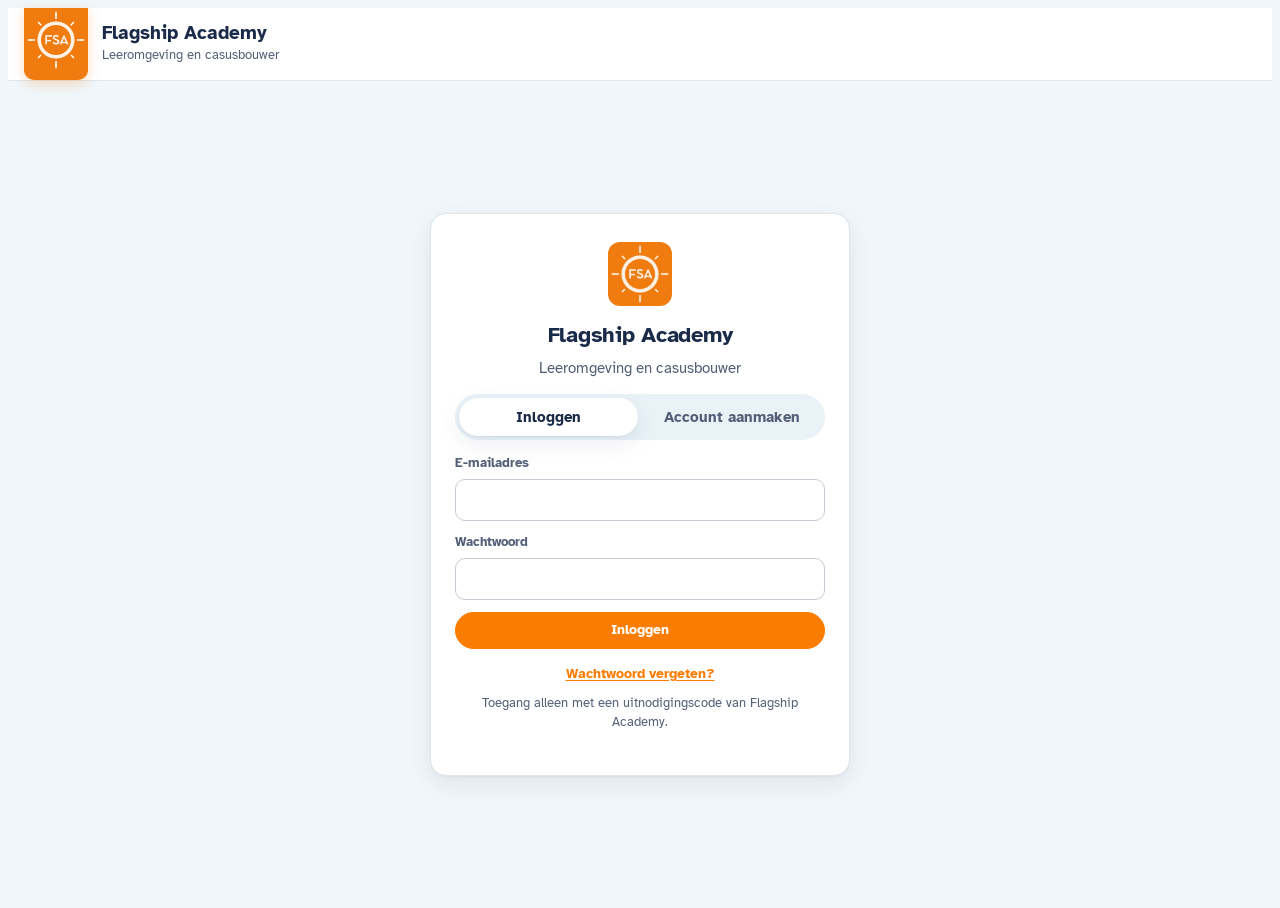
==== commit 083a918c: "Instellingen, filmpjes, opslagbeheer en tests; site toekomstproef - Nieuwe pagina Instellingen voor " ====
--- a/index.html
+++ b/index.html
@@ -3,10 +3,10 @@
 <head>
 <meta charset="utf-8">
 <meta name="viewport" content="width=device-width, initial-scale=1">
-<title>SOR Casusbouwer · Flagship Academy</title>
+<title>Flagship Academy Leeromgeving</title>
 <link rel="icon" type="image/png" href="assets/icon.png">
 <meta name="robots" content="noindex">
-<meta name="description" content="Casusbouwer van Flagship Academy voor praktijktoets 3 Schipper Open Rondvaartboot: route op de waterkaart, alle opdrachten, feedback van de opleider en PDF-export.">
+<meta name="description" content="Leeromgeving van Flagship Academy: theorie en trainingen voor schippers, en de casusbouwer voor praktijktoets 3 Schipper Open Rondvaartboot.">
 <style>
 @font-face{font-family:"Atkinson Hyperlegible";font-style:normal;font-weight:400;font-display:swap;src:url(assets/fonts/atkinson-hyperlegible-latin-400-normal.woff2) format("woff2")}
 @font-face{font-family:"Atkinson Hyperlegible";font-style:italic;font-weight:400;font-display:swap;src:url(assets/fonts/atkinson-hyperlegible-latin-400-italic.woff2) format("woff2")}
@@ -729,14 +729,83 @@
 .sjchk{display:grid;grid-template-columns:repeat(auto-fill,minmax(220px,1fr));gap:4px 14px}
 .sjedit .chk,.sjchk .chk{display:flex;align-items:center;gap:8px;font-size:14px;padding:3px 0}
 .lnode.sjextra .dot{font-weight:800}
+/* vaste menubalk medewerkers */
+.snav{flex-basis:100%;order:10;display:flex;gap:2px;margin:0 -16px;padding:0 12px;border-top:1px solid var(--line);overflow-x:auto;scrollbar-width:none}
+.snav::-webkit-scrollbar{display:none}
+.snav button{appearance:none;background:none;border:0;border-bottom:3px solid transparent;padding:11px 14px 9px;font:inherit;font-size:14.5px;font-weight:700;color:var(--ink-2);cursor:pointer;white-space:nowrap;display:inline-flex;gap:7px;align-items:center}
+.snav button:hover{color:var(--ink);background:var(--panel-2)}
+.snav button.on{color:var(--ink);border-bottom-color:var(--accent)}
+.snav button:focus-visible{outline:2px solid var(--blue);outline-offset:-2px}
+.crumb{display:inline-flex;align-items:center;gap:8px;font-size:14px;color:var(--ink-3)}
+.crumb b{color:var(--ink)}
+.crumb-a{appearance:none;background:none;border:0;padding:4px 2px;font:inherit;font-weight:700;color:var(--blue);cursor:pointer;text-decoration:underline;text-underline-offset:3px}
+.pagetitle{margin:2px 0 14px}
+.ltiles.hulp{grid-template-columns:repeat(auto-fill,minmax(280px,1fr))}
+/* interne training */
+.trlist{list-style:none;margin:0;padding:0;display:flex;flex-direction:column;gap:6px}
+.trrow{width:100%;display:flex;gap:12px;align-items:center;text-align:left;padding:10px 12px;border:1px solid var(--line);border-radius:12px;background:var(--panel);font:inherit;color:inherit;cursor:pointer}
+.trrow:hover{border-color:var(--blue)}.trrow.ok{background:var(--ok-soft);border-color:transparent}
+.tri{width:30px;height:30px;border-radius:50%;display:grid;place-items:center;background:var(--tint);flex-shrink:0;font-size:14px}
+.trrow.ok .tri{background:var(--ok);color:#fff;font-weight:800}
+.trt{display:flex;flex-direction:column}.trt small{color:var(--ink-3)}
+.trles{display:grid;grid-template-columns:1fr 1fr;gap:0;border-radius:16px;overflow:hidden;background:var(--panel);border:1px solid var(--line)}
+.trles-t{padding:26px 28px}.trles-t h1{margin:4px 0 12px}.trles img{width:100%;height:100%;object-fit:cover;min-height:260px}
+.trvideo{width:100%;max-height:70vh;border-radius:14px;background:#000}
+.trpdf{display:flex;flex-direction:column;gap:12px}.trpdf img{width:100%;border-radius:8px;border:1px solid var(--line);background:#fff}
+.trnav{display:flex;justify-content:space-between;gap:10px;margin:18px 0 8px;padding:10px 0;border-top:1px solid var(--line)}
+.trqs{display:flex;flex-direction:column;gap:14px;padding-left:22px}
+.trq{background:var(--panel);border:1px solid var(--line);border-radius:14px;padding:14px 16px}
+.trq.goed{border-color:var(--ok)}.trq.fout{border-color:var(--err)}
+.trqq{font-weight:700;margin:0 0 8px}.trqimg{max-width:min(100%,560px);border-radius:10px;margin:4px 0 8px;border:1px solid var(--line)}
+.tropts{display:flex;flex-direction:column;gap:6px}.tropts.img{flex-direction:row;flex-wrap:wrap}
+.tropt{display:flex;gap:10px;align-items:center;padding:8px 10px;border:1px solid var(--line);border-radius:10px;cursor:pointer}
+.tropts.img .tropt{flex-direction:column;max-width:220px}.tropt img{max-width:200px;border-radius:8px}
+.tropt.on{border-color:var(--blue);background:var(--tint)}.tropt.juist{border-color:var(--ok);background:var(--ok-soft)}.tropt.mis{border-color:var(--err);background:var(--err-soft)}
+.trq-u{margin-top:8px;font-size:14px;color:var(--ink-2)}
+.trres{display:flex;gap:12px;align-items:center;flex-wrap:wrap;padding:12px 14px;border-radius:12px;margin-bottom:12px}
+.trres.ok{background:var(--ok-soft)}.trres.nok{background:var(--warn-soft)}
+@media (max-width:760px){.trles{grid-template-columns:1fr}.trles img{min-height:180px;max-height:240px}}
+.tropt{position:relative}.trmark{margin-left:auto;font-style:normal;font-weight:800}
+.tropt.juist .trmark{color:var(--ok)}.tropt.mis .trmark{color:var(--err)}
+.tropts.img .trmark{margin:0}
+.trq.goed .trq-u b{color:var(--ok)}.trq.fout .trq-u b{color:var(--err)}
+.trteller{margin-top:12px;padding:10px 14px;border-radius:12px;background:var(--panel);border:1px solid var(--line);font-weight:700;box-shadow:var(--shadow)}
 @media (prefers-reduced-motion:reduce){*{animation:none!important;transition:none!important}}
+/* instellingen */
+.inst .lsec{display:flex;flex-direction:column;gap:6px}
+.inst .lsec-h{align-items:center;flex-wrap:wrap}
+.instgrid{display:grid;grid-template-columns:repeat(2,minmax(0,1fr));gap:12px 16px;margin:8px 0 4px}
+.instgrid .field input,.instgrid .field select{width:100%}
+.instcheck{grid-column:1/-1;display:flex;gap:10px;align-items:flex-start;cursor:pointer;font-weight:700}
+.instcheck input{width:20px;height:20px;accent-color:var(--accent);flex:none;margin-top:1px}
+.instcheck small{display:block;font-weight:400;color:var(--ink-3);font-size:13px}
+.instrow{grid-column:1/-1;gap:10px;align-items:center;flex-wrap:wrap}
+.instlist{margin:6px 0;padding-left:20px}.instlist li{margin:5px 0}
+.instmeter{height:12px;border-radius:99px;background:var(--tint-2);overflow:hidden;margin:6px 0 2px}
+.instmeter span{display:block;height:100%;background:var(--ok);border-radius:99px}
+.instmeter span.vol{background:var(--err)}
+@media (max-width:700px){.instgrid{grid-template-columns:1fr}}
+/* melding zonder internet */
+.offbar{position:fixed;left:0;right:0;top:0;z-index:3200;background:var(--err);color:#fff;font-weight:700;font-size:14px;text-align:center;padding:8px max(16px,env(safe-area-inset-left,0px))}
+/* uitlegfilmpjes */
+.modal-card:has(.videobox){max-width:min(960px,100%)}
+.videobox video{display:block;width:100%;max-height:70vh;border-radius:10px;background:#000}
+/* telefoon: het menu schuift opzij (rand vervaagt als hint) en de tellers staan op één rij */
+@media (max-width:900px){.snav{padding-right:34px;-webkit-mask-image:linear-gradient(90deg,#000 calc(100% - 34px),transparent);mask-image:linear-gradient(90deg,#000 calc(100% - 34px),transparent)}}
+@media (max-width:600px){
+  .dash .cards{display:flex!important;overflow-x:auto;gap:8px;margin:0 -16px;padding:0 16px 2px;scrollbar-width:none}
+  .dash .cards::-webkit-scrollbar{display:none}
+  .dash .cards .card{flex:0 0 122px;padding:10px 12px}
+  .dash .row:has(>[data-dact="add"]){flex-direction:row;flex-wrap:wrap;gap:6px;width:100%}
+  .dash [data-dact="add"]{padding:7px 11px;font-size:13px;flex:1 1 auto;justify-content:center}
+}
 </style>
 </head>
 <body>
 <div class="app" id="app">
   <header class="top">
     <a class="logo-tab" href="./" id="homeLink" title="Naar de startpagina" aria-label="Flagship Academy, naar de startpagina"><img id="logoImg" alt=""></a>
-    <div class="brand-t"><div class="b1">Casusbouwer</div><div class="b2">Flagship Academy · Praktijktoets 3 SOR</div></div>
+    <div class="brand-t"><div class="b1">Flagship Academy</div><div class="b2">Leeromgeving en casusbouwer</div></div>
     <div class="prog" id="prog" title="Voortgang van de casus"><div class="bar"><span id="pbar"></span></div><span class="pct" id="ppct">0%</span></div>
     <div class="top-actions" id="topActions"></div>
     <div class="save-state" id="saveState" aria-live="polite"></div>
@@ -944,47 +1013,64 @@
   if(!(window.supabase&&window.supabase.createClient)){showScreen('Geen verbinding','De casusbouwer kan nu geen verbinding maken. Controleer je internetverbinding en probeer het opnieuw.',[['Opnieuw proberen','reload']]);return}
   APP.sb=window.supabase.createClient(SB_URL,SB_KEY,{auth:{persistSession:true,autoRefreshToken:true,detectSessionInUrl:false,storageKey:'sor-casusbouwer-auth'}});
   APP.sb.auth.onAuthStateChange((ev,session)=>{if(ev==='SIGNED_OUT'){APP.user=null;APP.uid=null;APP.lid=null;if(APP.role!=='local')showLogin()}else if(session&&session.user){APP.user=session.user;APP.uid=session.user.id}});
-  showScreen('Casusbouwer laden','Even geduld…',null,true);
+  showScreen('Leeromgeving laden','Even geduld…',null,true);
   let session=null;try{const {data}=await APP.sb.auth.getSession();session=data&&data.session}catch(e){}
-  if(session&&session.user){APP.user=session.user;APP.uid=session.user.id;await afterLogin()}else showLogin()}
+  if(session&&session.user){APP.user=session.user;APP.uid=session.user.id;await afterLogin()}else{showLogin();instLoad().catch(()=>{})}}
 /* duidelijke foutmelding; op een database zonder de nieuwste update (015/016) geen technische tekst */
 const dbOntbreekt=e=>!!e&&/schema cache|does not exist|PGRST205|PGRST204|42P01|42703/i.test(String(e.message||'')+' '+String(e.code||''));
-const foutTekst=(e,actie)=>dbOntbreekt(e)?'Dit onderdeel werkt nog niet: de database moet eerst worden bijgewerkt (zie OVERDRACHT.md, database-update 015 t/m 018).':(actie||'Opslaan')+' is mislukt: '+((e&&e.message)||'onbekende fout');
+const foutTekst=(e,actie)=>dbOntbreekt(e)?'Dit onderdeel werkt nog niet: de database moet eerst worden bijgewerkt (zie OVERDRACHT.md, database-update 015 t/m 019).':(actie||'Opslaan')+' is mislukt: '+((e&&e.message)||'onbekende fout');
 /* gebieden uit de database: namen en volgorde, plus nieuwe gebieden (zonder de kaart, die is groot) */
 async function loadGebieden(){if(!APP.sb)return;try{const {data,error}=await APP.sb.from('gebieden').select('slug,naam,actief,ingebouwd,volgorde,instellingen,traject');APP.verouderd=!!(error&&dbOntbreekt(error));if(error||!data)return;data.sort((a,b)=>(a.volgorde-b.volgorde)||String(a.naam).localeCompare(b.naam));APP.gebieden=data;
   data.forEach(g=>{STAD_NAAM[g.slug]=g.naam;if(!STADS.includes(g.slug)&&(g.actief||APP.isStaff))STADS.push(g.slug)})}catch(e){}}
 const gebiedVan=st=>(APP.gebieden||[]).find(g=>g.slug===st)||null;
-async function afterLogin(){APP.loginTab='in';showScreen('Casusbouwer laden','Even geduld…',null,true);
+/* geslaagd: de kandidaat ziet alleen nog een felicitatiescherm en kan zijn casus downloaden; leeromgeving en casusbouwer zijn dicht */
+const isGeslaagd=()=>!!(APP.lid&&!APP.isStaff&&!APP.isLm&&(APP.lid.rol||'kandidaat')==='kandidaat'&&APP.lid.status==='geslaagd');
+function showGeslaagd(){unsubAll();APP.role='geslaagd';APP.mode='screen';APP.target=null;APP.fb=null;try{LQ=null}catch(e){}showMode('screen');renderTop();
+  const vn=((APP.lid&&APP.lid.naam)||'').trim().split(/\s+/)[0]||'';const op=APP.lid&&APP.lid.geslaagd_op?new Date(APP.lid.geslaagd_op).toLocaleDateString('nl-NL',{day:'numeric',month:'long',year:'numeric'}):'';
+  $('#screen').innerHTML='<div class="screen-card" style="max-width:520px"><img src="'+LOGO.b+'" alt=""><div aria-hidden="true" style="width:72px;height:72px;margin:6px auto 4px;border-radius:50%;display:grid;place-items:center;background:var(--ok-soft);color:var(--ok);font-size:38px;font-weight:800">✓</div>'+
+    '<h2>Gefeliciteerd'+(vn?', '+esc(vn):'')+'!</h2><p>Je bent geslaagd voor praktijktoets 3 Schipper Open Rondvaartboot'+(op?' ('+esc(op)+')':'')+'. Goed gedaan!</p>'+
+    '<p>Je leeromgeving en de casusbouwer zijn nu afgesloten. Je casus kun je hieronder nog downloaden als PDF.</p>'+
+    '<div class="row" style="justify-content:center;gap:10px;flex-wrap:wrap"><button type="button" class="btn primary" data-geslaagd="pdf">Casus downloaden (PDF)</button>'+(cvoAan()?'<button type="button" class="btn" data-top="cvo">CVO’s van de schepen</button>':'')+'<button type="button" class="btn ghost" data-screen="logout">Uitloggen</button></div>'+
+    '<p class="note" style="margin-top:14px">Vragen? Neem contact op met Flagship Academy.</p></div>';
+  subscribeGeslaagd();navPush({k:'geslaagd'})}
+function subscribeGeslaagd(){const id=APP.lid&&APP.lid.id;if(!id||!APP.sb)return;try{const ch=APP.sb.channel('geslaagd-'+id+'-'+uid())
+  .on('postgres_changes',{event:'UPDATE',schema:'public',table:'leden',filter:'id=eq.'+id},p=>{if(p&&p.new&&p.new.status&&p.new.status!=='geslaagd'){APP.lid=Object.assign(APP.lid,p.new);afterLogin()}})
+  .on('postgres_changes',{event:'DELETE',schema:'public',table:'leden'},p=>{if(p&&p.old&&p.old.id===id)showBlocked()})
+  .subscribe();APP.chans.push(ch)}catch(e){}}
+document.addEventListener('click',async e=>{const b=e.target.closest('[data-geslaagd]');if(!b||APP.role!=='geslaagd'||!APP.lid)return;b.disabled=true;
+  try{await casusPdf({id:APP.lid.id,naam:APP.lid.naam,stad:APP.lid.stad||'amsterdam'})}finally{b.disabled=false}});
+async function afterLogin(){APP.loginTab='in';showScreen('Leeromgeving laden','Even geduld…',null,true);
+  try{await instLoad()}catch(e){}
   const {data,error}=await APP.sb.from('leden').select('*').eq('user_id',APP.user.id).maybeSingle();
   if(error){if(/jwt|token/i.test(error.message||'')){await APP.sb.auth.signOut();return}showScreen('Er ging iets mis','Je gegevens konden niet worden geladen. Controleer je internetverbinding en probeer het opnieuw.',[['Opnieuw proberen','reload'],['Uitloggen','logout']]);return}
   if(!data){showClaim();return}
   APP.lid=data;APP.isStaff=data.rol==='medewerker';APP.isLm=data.rol==='leermeester';const st=data.stad||'amsterdam';
   await loadGebieden();
   if(!APP.isStaff&&!APP.isLm&&(PORTAL||st!==CITY.id)){showScreen('Even geduld','Je gaat naar de casusbouwer voor '+(STAD_NAAM[st]||st)+'…',null,true);location.replace(cityUrl(st));return}
-  if(APP.isStaff||APP.isLm){const sp=new URLSearchParams(location.search);if(APP.isStaff&&sp.get('leermodules')){APP.dashView='gebied';APP.gbTab='modules';ME.st=CITY.id;history.replaceState(history.state,'',location.pathname)}openDashboard();const pdfId=sp.get('pdf');if(pdfId&&APP.isStaff||pdfId&&APP.isLm){history.replaceState(history.state,'',location.pathname);setTimeout(()=>casusPdfId(pdfId),300)}const op=sp.get('open');if(op){history.replaceState(history.state,'',location.pathname);openCasus(op,'staff')}}else if(LEER_LIVE)openLeer(true);else openCasus(data.id,'kandidaat')}
-function loginCard(inner){return'<div class="screen-card login"><img src="'+LOGO.b+'" alt="Flagship Academy"><h2>Casusbouwer</h2><p>Praktijktoets 3 SOR · Flagship Academy</p>'+inner+'</div>'}
+  if(APP.isStaff||APP.isLm){const sp=new URLSearchParams(location.search);if(APP.isStaff&&sp.get('leermodules')){APP.dashView='leeromgeving';APP.gbTab='modules';ME.st=CITY.id;history.replaceState(history.state,'',location.pathname)}openDashboard();const pdfId=sp.get('pdf');if(pdfId&&APP.isStaff||pdfId&&APP.isLm){history.replaceState(history.state,'',location.pathname);setTimeout(()=>casusPdfId(pdfId),300)}const op=sp.get('open');if(op){history.replaceState(history.state,'',location.pathname);openCasus(op,'staff')}}else if(isGeslaagd())showGeslaagd();else if(LEER_LIVE)openLeer(true);else openCasus(data.id,'kandidaat')}
+function loginCard(inner){return'<div class="screen-card login"><img src="'+LOGO.b+'" alt="Flagship Academy"><h2>Flagship Academy</h2><p>Leeromgeving en casusbouwer</p>'+inner+'</div>'}
 function showLogin(msg){unsubAll();APP.role='login';APP.target=null;APP.mode='screen';showMode('screen');renderTop();const t=APP.loginTab;
   const tabs='<div class="seg" role="tablist"><button type="button" role="tab" data-ltab="in" aria-selected="'+(t==='in')+'">Inloggen</button><button type="button" role="tab" data-ltab="up" aria-selected="'+(t==='up')+'">Account aanmaken</button></div>';
   const fin='<form id="loginForm" class="lform" novalidate><div class="field"><label for="lEmail">E-mailadres</label><input id="lEmail" type="email" autocomplete="email" required></div><div class="field"><label for="lPw">Wachtwoord</label><input id="lPw" type="password" autocomplete="current-password" required></div><div class="lerr" id="lErr" role="alert"></div><button class="btn primary" type="submit">Inloggen</button><button type="button" class="linkbtn" data-lact="forgot">Wachtwoord vergeten?</button></form>';
   const fup='<form id="signupForm" class="lform" novalidate><p class="note">Je hebt een uitnodigingscode van Flagship Academy nodig.</p><div class="field"><label for="sCode">Uitnodigingscode</label><input id="sCode" type="text" autocomplete="off" autocapitalize="characters" spellcheck="false" placeholder="ABCD-EFGH" required></div><div class="field"><label for="sEmail">E-mailadres</label><input id="sEmail" type="email" autocomplete="email" required></div><div class="field"><label for="sPw">Kies een wachtwoord (minstens 8 tekens)</label><input id="sPw" type="password" autocomplete="new-password" minlength="8" required></div><div class="lerr" id="lErr" role="alert"></div><button class="btn primary" type="submit">Account aanmaken</button></form>';
-  $('#screen').innerHTML=loginCard(tabs+(t==='in'?fin:fup)+'<p class="note small">Toegang alleen met een uitnodigingscode van Flagship Academy.'+(PRIVACY_LIVE?' <button type="button" class="linkbtn" data-lact="privacy">Privacyverklaring</button>':'')+'</p>');
+  $('#screen').innerHTML=loginCard(tabs+(t==='in'?fin:fup)+'<p class="note small">Toegang alleen met een uitnodigingscode van Flagship Academy.'+'<span class="pvslot">'+(privacyLive()?' '+PV_KNOP:'')+'</span>'+'</p>');
   if(msg)setLErr(msg)}
 function showClaim(msg){unsubAll();APP.role='login';APP.mode='screen';showMode('screen');renderTop();
   $('#screen').innerHTML=loginCard('<form id="claimForm" class="lform" novalidate><p class="note">Je bent ingelogd als <b>'+esc(APP.user&&APP.user.email||'')+'</b>, maar je account is nog niet gekoppeld. Vul de uitnodigingscode in die je van Flagship Academy hebt gekregen.</p><div class="field"><label for="cCode">Uitnodigingscode</label><input id="cCode" type="text" autocomplete="off" autocapitalize="characters" spellcheck="false" placeholder="ABCD-EFGH" required></div><div class="lerr" id="lErr" role="alert"></div><button class="btn primary" type="submit">Koppelen</button><button type="button" class="linkbtn" data-lact="logout">Uitloggen</button></form>');
   if(msg)setLErr(msg)}
 /* privacyverklaring (AVG) */
-const PRIVACY_LIVE=false;
-const PV=t=>'<span class="pvfill">['+t+']</span>';
+/* gegevens komen uit Instellingen (tabel instellingen, sleutel privacy); wat nog ontbreekt staat tussen [haken] */
+const PV=(k,t)=>{const v=String((APP.inst.privacy||{})[k]||'').trim();if(!v)return'<span class="pvfill">['+t+']</span>';if(k==='datum'){const d=new Date(v+'T12:00:00');return esc(isNaN(d)?v:d.toLocaleDateString('nl-NL',{day:'numeric',month:'long',year:'numeric'}))}return esc(v)};
 function privacyHtml(){const sec=(h,b)=>'<h3>'+h+'</h3>'+b;
-  return'<div class="pvtext"><p class="note">Versie '+PV('datum')+'. In deze verklaring lees je welke gegevens Flagship Academy verwerkt als je de leeromgeving en de casusbouwer gebruikt, waarom, en welke rechten je hebt.</p>'+
-  sec('Wie is verantwoordelijk?','<p>Flagship Academy B.V., '+PV('adres')+', KvK '+PV('KvK-nummer')+'. Vragen over je gegevens stel je via '+PV('e-mailadres')+'.</p>')+
+  return'<div class="pvtext"><p class="note">Versie '+PV('datum','datum')+'. In deze verklaring lees je welke gegevens Flagship Academy verwerkt als je de leeromgeving en de casusbouwer gebruikt, waarom, en welke rechten je hebt.</p>'+
+  sec('Wie is verantwoordelijk?','<p>Flagship Academy B.V., '+PV('adres','adres')+', KvK '+PV('kvk','KvK-nummer')+'. Vragen over je gegevens stel je via '+PV('email','e-mailadres')+'.</p>')+
   sec('Welke gegevens?','<ul><li><b>Account:</b> je naam, e-mailadres, wachtwoord (versleuteld opgeslagen) en je vaargebied.</li><li><b>Casus:</b> wat je in de casusbouwer invult, zoals geboortedatum, CBR-relatienummer, opstaplocatie, gegevens van het schip, je route, teksten en foto’s die je toevoegt.</li><li><b>Theorie:</b> je antwoorden, scores en voortgang in de leeromgeving.</li><li><b>Feedback:</b> de feedback die je opleider of leermeester op je casus geeft.</li></ul><p>We gebruiken geen advertentie- of volgcookies. Alleen je inlogsessie wordt in je browser bewaard, zodat je ingelogd blijft.</p>')+
-  sec('Waarvoor?','<p>Om je op te leiden voor het kwalificatiecertificaat Schipper open rondvaartboot (SOR): je theorie en casus voor praktijktoets 3 voorbereiden, je voortgang volgen en je feedback geven. Je geboortedatum en CBR-relatienummer staan op de casus die je bij het CBR-examen gebruikt.</p><p>We verwerken je gegevens omdat dat nodig is voor de opleiding die je bij ons volgt (uitvoering van de overeenkomst).</p><p>Na het inleveren laten we je casus met hulp van AI (Claude van Anthropic) analyseren, zodat je opleider sneller feedback kan geven. Je naam, geboortedatum, CBR-relatienummer en foto’s gaan daarbij niet mee. Je opleider beoordeelt alle feedback zelf voordat je die te zien krijgt.</p>')+
-  sec('Wie kan je gegevens zien?','<ul><li>Medewerkers van Flagship Academy.</li><li>Leermeesters die aan jou of aan jouw vaargebied zijn gekoppeld.</li></ul><p>We verkopen je gegevens niet en delen ze niet met anderen. Je casus geef je zelf af bij het CBR.</p>')+
-  sec('Waar staan je gegevens?','<p>De gegevens staan in een beveiligde database van Supabase op servers in de Europese Unie (Ierland). De website wordt gehost door '+PV('hostingpartij')+'. Met deze partijen '+PV('is / wordt')+' een verwerkersovereenkomst gesloten. Feedback-e-mails worden verstuurd via '+PV('maildienst')+'.</p>')+
-  sec('Hoe lang?','<p>We bewaren je gegevens zolang je de opleiding volgt en daarna nog '+PV('termijn, bijvoorbeeld 12 maanden')+'. Daarna verwijderen we je account, je casus, je foto’s en je feedback.</p>')+
+  sec('Waarvoor?','<p>Om je op te leiden voor het kwalificatiecertificaat Schipper open rondvaartboot (SOR): je theorie en casus voor praktijktoets 3 voorbereiden, je voortgang volgen en je feedback geven. Je geboortedatum en CBR-relatienummer staan op de casus die je bij het CBR-examen gebruikt.</p><p>We verwerken je gegevens omdat dat nodig is voor de opleiding die je bij ons volgt (uitvoering van de overeenkomst).</p>'+(aiAan()?'<p>Na het inleveren laten we je casus met hulp van AI (Claude van Anthropic) analyseren, zodat je opleider sneller feedback kan geven. Je naam, geboortedatum, CBR-relatienummer en foto’s gaan daarbij niet mee. Je opleider beoordeelt alle feedback zelf voordat je die te zien krijgt.</p>':'')+'')+
+  sec('Wie kan je gegevens zien?','<ul><li>Medewerkers van Flagship Academy.</li><li>Leermeesters die aan jou, aan jouw groep of aan jouw vaargebied zijn gekoppeld.</li></ul><p>We verkopen je gegevens niet en delen ze niet met anderen. Je casus geef je zelf af bij het CBR.</p>')+
+  sec('Waar staan je gegevens?','<p>De gegevens staan in een beveiligde database van Supabase op servers in de Europese Unie (Ierland). De website wordt gehost door '+PV('hosting','hostingpartij')+'. Met deze partijen '+((APP.inst.privacy||{}).verwerker==='wordt'?'wordt':'is')+' een verwerkersovereenkomst gesloten. Feedback-e-mails worden verstuurd via '+PV('maildienst','maildienst')+'.</p>')+
+  sec('Hoe lang?','<p>We bewaren je gegevens zolang je de opleiding volgt en daarna nog '+PV('termijn','termijn, bijvoorbeeld 12 maanden')+'. Daarna verwijderen we je account, je casus, je foto’s en je feedback.</p>')+
   sec('Beveiliging','<p>De verbinding is versleuteld (https), je wachtwoord wordt versleuteld opgeslagen en iedereen ziet alleen de gegevens die bij zijn rol horen. Een account aanmaken kan alleen met een persoonlijke uitnodigingscode.</p>')+
-  sec('Jouw rechten','<p>Je mag je gegevens inzien, laten verbeteren of laten verwijderen. Je kunt ook bezwaar maken, de verwerking laten beperken of je gegevens opvragen om mee te nemen. Stuur daarvoor een e-mail naar '+PV('e-mailadres')+'. We reageren binnen een maand. Ben je niet tevreden, dan kun je een klacht indienen bij de Autoriteit Persoonsgegevens.</p>')+'</div>'}
+  sec('Jouw rechten','<p>Je mag je gegevens inzien, laten verbeteren of laten verwijderen. Je kunt ook bezwaar maken, de verwerking laten beperken of je gegevens opvragen om mee te nemen. Stuur daarvoor een e-mail naar '+PV('email','e-mailadres')+'. We reageren binnen een maand. Ben je niet tevreden, dan kun je een klacht indienen bij de Autoriteit Persoonsgegevens.</p>')+'</div>'}
 async function showPrivacy(){await modalBox('Privacyverklaring','',privacyHtml(),'Sluiten',null)}
 document.addEventListener('click',e=>{if(e.target.closest('[data-lact="privacy"]'))showPrivacy()});
 function setLErr(t,info){const el=$('#lErr');if(!el)return;el.textContent=t||'';el.classList.toggle('info',!!info)}
@@ -1012,7 +1098,7 @@
 
 /* casus */
 function applyLid(r){APP.meta.status=r.status==='uitgenodigd'?'bezig':r.status;APP.meta.ingeleverdOp=r.ingeleverd_op;APP.meta.geslaagdOp=r.geslaagd_op;APP.targetNaam=r.naam;APP.targetEmail=r.email||'';APP.targetStad=r.stad||'amsterdam'}
-async function openCasus(id,role){unsubAll();await flushNow();APP.role=role;APP.target=id;APP.exists=false;APP.dirty.clear();APP.fb=null;APP.meta={};APP.fbDirty=false;APP.lastRev=null;APP.ai=null;clearTimeout(APP.aiT);
+async function openCasus(id,role){if(role==='kandidaat'&&isGeslaagd()){showGeslaagd();return}unsubAll();await flushNow();APP.role=role;APP.target=id;APP.exists=false;APP.dirty.clear();APP.fb=null;APP.meta={};APP.fbDirty=false;APP.lastRev=null;APP.ai=null;clearTimeout(APP.aiT);
   showScreen('Casus laden','Even geduld…',null,true);
   const [c,f,l]=await Promise.all([APP.sb.from('casussen').select('*').eq('kandidaat_id',id).maybeSingle(),APP.sb.from('feedback').select('*').eq('kandidaat_id',id).maybeSingle(),APP.sb.from('leden').select('*').eq('id',id).maybeSingle()]);
   if(APP.target!==id)return;
@@ -1029,7 +1115,7 @@
   .on('postgres_changes',{event:'*',schema:'public',table:'casussen',filter:'kandidaat_id=eq.'+id},p=>{const n=p&&p.new;if(n&&n.rev&&n.rev===APP.lastRev)return;refreshCasus()})
   .on('postgres_changes',{event:'*',schema:'public',table:'feedback',filter:'kandidaat_id=eq.'+id},()=>refreshFb())
   .on('postgres_changes',{event:'*',schema:'public',table:'ai_concept',filter:'kandidaat_id=eq.'+id},()=>{if(APP.role==='staff')aiLoad(id).then(()=>{if(APP.mode==='edit'&&!panel.contains(document.activeElement))renderPanel()})})
-  .on('postgres_changes',{event:'UPDATE',schema:'public',table:'leden',filter:'id=eq.'+id},p=>{if(p&&p.new&&APP.target===id){applyLid(p.new);renderTop();if(state.ui.step==='controle')renderPanel()}})
+  .on('postgres_changes',{event:'UPDATE',schema:'public',table:'leden',filter:'id=eq.'+id},p=>{if(p&&p.new&&APP.target===id&&APP.role==='kandidaat'&&p.new.status==='geslaagd'){if(APP.lid)APP.lid.status='geslaagd';showGeslaagd();return}if(p&&p.new&&APP.target===id){applyLid(p.new);renderTop();if(state.ui.step==='controle')renderPanel()}})
   .on('postgres_changes',{event:'DELETE',schema:'public',table:'leden'},p=>{if(p&&p.old&&p.old.id===id&&APP.target===id){if(APP.role==='kandidaat')showBlocked();else{toast('Deze kandidaat is verwijderd');openDashboard()}}})
   .subscribe();APP.chans.push(ch)}catch(e){}}
 let rcT=null;
@@ -1060,7 +1146,7 @@
   if(status==='ingeleverd')aiStart(APP.isStaff?id:(APP.target||(APP.lid&&APP.lid.id)),APP.isStaff?'handmatig':'inleveren',true);
   if(id===APP.target){APP.meta.status=status;if(APP.lid&&APP.lid.id===id)APP.lid.status=status;if(status==='ingeleverd')APP.meta.ingeleverdOp=nowIso();if(status==='geslaagd')APP.meta.geslaagdOp=nowIso();renderTop();renderBanner();if(state.ui.step==='controle')renderPanel()}
   if(APP.mode==='dash')loadRoster();
-  toast(status==='ingeleverd'?'Casus ingeleverd bij Flagship Academy':status==='geslaagd'?'Gemarkeerd als geslaagd':'Status bijgewerkt')}catch(e){dbError(e,'status')}}
+  toast(status==='ingeleverd'?'Casus ingeleverd bij Flagship Academy':status==='geslaagd'?'Gemarkeerd als geslaagd. De kandidaat ziet nu alleen nog het felicitatiescherm.':'Status bijgewerkt')}catch(e){dbError(e,'status')}}
 
 /* feedback per e-mail naar de kandidaat (Edge Function feedback-mail; anders via het eigen mailprogramma) */
 function fbMailRow(){if(!APP.targetEmail)return'<span class="note">Versturen kan zodra de kandidaat een account heeft.</span>';return'<button type="button" class="btn sm" data-top-mail>Feedback naar kandidaat sturen</button>'+(APP.fbMailOp?'<span class="note">Laatst verstuurd '+esc(fmtDate(APP.fbMailOp))+'</span>':'')}
@@ -1094,8 +1180,8 @@
   if(st.k==='step'){if(APP.mode==='edit'&&(st.id||null)===(APP.target||null)&&(st.role===APP.role||APP.role==='local')){setStep(st.step);return}
     if(st.role==='voorbeeld'&&APP.isStaff){unsubAll();APP.role='voorbeeld';APP.target=null;APP.fb=null;state=exampleState();enterEditor();setStep(st.step);return}
     if(st.id&&APP.sb){try{await flushNow()}catch(_){}await openCasus(st.id,st.role);if(APP.target===st.id)setStep(st.step)}return}
-  if(st.k==='dash'&&APP.sb&&(APP.isStaff||APP.isLm)){try{await flushNow()}catch(_){}openDashboard();return}
-  if(st.k==='leer'&&APP.lid){if(APP.mode!=='leer'){if(APP.isStaff||APP.isLm)openLeerPreview();else await openLeer(false)}LQ=null;LV.v=['les','extra','home','start','voortgang','mod'].includes(st.v)?st.v:'start';if(st.v==='mod'){MV.v='les';MV.q=null}if(st.v==='extra'){GXV.v=st.gx||'home';GXV.i=st.i||0;GXV.q=null}LV.id=st.id||null;renderLeer();leerScroll()}
+  if(st.k==='dash'&&APP.sb&&(APP.isStaff||APP.isLm)){try{await flushNow()}catch(_){}APP.dashView=st.v||'';openDashboard();return}
+  if(st.k==='leer'&&APP.lid){if(APP.mode!=='leer'){if(APP.isStaff||APP.isLm)openLeerPreview();else await openLeer(false)}LQ=null;LV.v=['les','extra','home','start','voortgang','mod','tr'].includes(st.v)?st.v:'start';LV.u=st.u==null?null:st.u;APP.trQ=null;if(st.v==='mod'){MV.v='les';MV.q=null}if(st.v==='extra'){GXV.v=st.gx||'home';GXV.i=st.i||0;GXV.q=null}LV.id=st.id||null;renderLeer();leerScroll()}
 }finally{NAV.busy=false}});
 
 /* ---------- route analysis ---------- */
@@ -1248,18 +1334,38 @@
 function renderTop(){const t=$('#topActions');const r=APP.role,m=APP.mode;$('#prog').style.display=(m==='edit')?'':'none';let h='';
   if(m==='edit'&&r==='local')h='<button class="btn ghost sm" type="button" data-top="new">Nieuwe casus</button><button class="btn ghost sm" type="button" data-top="example">Voorbeeld</button><button class="btn ghost sm" type="button" data-top="backup">Back-up</button><label class="btn ghost sm" for="fileImport">Openen</label><input type="file" id="fileImport" accept=".json,application/json" hidden>';
   else if(m==='edit'&&r==='kandidaat')h=(LEER_LIVE?'<button class="btn soft sm" type="button" data-top="leer">Leeromgeving</button>':'')+statusPill(APP.meta.status)+whoChip()+'<button class="btn ghost sm" type="button" data-top="logout">Uitloggen</button>';
-  else if(m==='edit'&&r==='staff'){h='<button class="btn soft sm" type="button" data-top="dash">← Kandidaten</button><span class="who"><b>'+esc(APP.targetNaam||state.kandidaat.naam||'Kandidaat')+'</b></span>'+(APP.isLm?statusPill(APP.meta.status):'<label class="sr" for="stSel">Status</label><select id="stSel" data-top-status style="width:auto;border-radius:99px;padding:6px 12px;font-size:13px;font-weight:700">'+[['bezig','Bezig'],['ingeleverd','Ingeleverd'],['geslaagd','Geslaagd']].map(o=>'<option value="'+o[0]+'"'+((APP.meta.status||'bezig')===o[0]?' selected':'')+'>'+o[1]+'</option>').join('')+'</select>')+(APP.targetEmail?'<button class="btn primary sm" type="button" data-top="mail" title="'+esc(APP.targetEmail)+'">Feedback mailen</button>':'')}
-  else if(m==='edit'&&r==='voorbeeld')h='<button class="btn soft sm" type="button" data-top="dash">← Kandidaten</button><span class="pill acc">Voorbeeldcasus · niet opgeslagen</span>';
+  else if(m==='edit'&&r==='staff'){h='<nav class="crumb" aria-label="Kruimelpad"><button type="button" class="crumb-a" data-top="dash">Kandidaten</button><span aria-hidden="true">›</span><b>'+esc(APP.targetNaam||state.kandidaat.naam||'Kandidaat')+'</b></nav>'+(APP.isLm?statusPill(APP.meta.status):'<label class="sr" for="stSel">Status</label><select id="stSel" data-top-status style="width:auto;border-radius:99px;padding:6px 12px;font-size:13px;font-weight:700">'+[['bezig','Bezig'],['ingeleverd','Ingeleverd'],['geslaagd','Geslaagd']].map(o=>'<option value="'+o[0]+'"'+((APP.meta.status||'bezig')===o[0]?' selected':'')+'>'+o[1]+'</option>').join('')+'</select>')+(APP.targetEmail?'<button class="btn primary sm" type="button" data-top="mail" title="'+esc(APP.targetEmail)+'">Feedback mailen</button>':'')}
+  else if(m==='edit'&&r==='voorbeeld')h='<nav class="crumb" aria-label="Kruimelpad"><button type="button" class="crumb-a" data-top="hulp">Hulpmiddelen</button><span aria-hidden="true">›</span><b>Voorbeeldcasus</b></nav><span class="pill acc">Niet opgeslagen</span>';
   else if(m==='leer'&&r==='leer')h=(casusOpen()?'<button class="btn soft sm" type="button" data-top="casus">Naar je casus</button>':'')+whoChip()+'<button class="btn ghost sm" type="button" data-top="logout">Uitloggen</button>';
-  else if(m==='leer')h='<button class="btn soft sm" type="button" data-top="dash">← Kandidaten</button><span class="pill acc">Voorbeeld leeromgeving · alleen in deze browser</span><button class="btn ghost sm" type="button" data-top="leer-reset">Voortgang wissen</button>';
-  else if(m==='dash')h='<button class="btn soft sm" type="button" data-top="leer-view">Leeromgeving</button>'+(APP.isLm?'':'<button class="btn soft sm" type="button" data-top="example-view">Voorbeeldcasus</button>')+(typeof cvoAan==='function'&&cvoAan()?'<button class="btn soft sm" type="button" data-top="cvo">CVO\'s</button>':'')+(APP.isStaff?(APP.dashView==='gebied'?'<button class="btn soft sm" type="button" data-top="kandidaten">← Kandidaten</button>':'')+'<button class="btn soft sm'+(APP.dashView==='voortgang'?' on':'')+'" type="button" data-top="voortgang" aria-pressed="'+(APP.dashView==='voortgang')+'">'+(APP.dashView==='voortgang'?'← Kandidaten':'Voortgang')+'</button>':'')+whoChip()+'<button class="btn ghost sm" type="button" data-top="logout">Uitloggen</button>';
-  t.innerHTML=h}
+  else if(m==='leer')h='<nav class="crumb" aria-label="Kruimelpad"><button type="button" class="crumb-a" data-top="hulp">Hulpmiddelen</button><span aria-hidden="true">›</span><b>Voorbeeld leeromgeving</b></nav><span class="pill acc">Alleen in deze browser</span><button class="btn ghost sm" type="button" data-top="leer-reset">Voortgang wissen</button>';
+  else if(m==='dash')h=whoChip()+'<button class="btn ghost sm" type="button" data-top="logout">Uitloggen</button>';
+  t.innerHTML=h;renderNav()}
 function whoChip(){if(!APP.lid)return'';const n=APP.lid.naam||'';return'<span class="who"><span class="av" aria-hidden="true">'+esc((n.trim()[0]||'?').toUpperCase())+'</span><span>'+(APP.isStaff?'Medewerker':APP.isLm?'Leermeester':'Ingelogd als')+' <b>'+esc(n)+'</b></span></span>'}
 function fillWho(){}
-$('#topActions').addEventListener('click',e=>{const b=e.target.closest('[data-top]');if(!b)return;const a=b.dataset.top;
+function topAct(a){
   if(a==='new')newCase();else if(a==='example')confirmBox('Voorbeeldcasus laden?','De huidige casus in deze browser wordt vervangen door de voorbeeldcasus.','Voorbeeld laden').then(y=>{if(y){state=exampleState();enterEditor();saveLocal()}});
   else if(a==='backup')downloadBackup();else if(a==='dash'){flushNow().then(openDashboard)}else if(a==='example-view'&&!APP.isLm){unsubAll();APP.role='voorbeeld';APP.target=null;APP.fb=null;state=exampleState();enterEditor()}
-  else if(a==='mail')mailFeedback();else if(a==='leer')flushNow().then(()=>openLeer(false));else if(a==='casus'){if(APP.lid&&casusOpen())openCasus(APP.lid.id,'kandidaat')}else if(a==='leer-view')openLeerPreview();else if(a==='cvo')openCvoMenu();else if(a==='kandidaten'){APP.dashView='';renderTop();renderDash()}else if(a==='voortgang'){APP.dashView=APP.dashView==='voortgang'?'':'voortgang';renderTop();renderDash();window.scrollTo(0,0)}else if(a==='leer-reset')confirmBox('Voortgang wissen?','Je voorbeeldvoortgang in deze browser wordt gewist.','Wissen').then(y=>{if(y){try{localStorage.removeItem(PV_KEY)}catch(e){}openLeerPreview()}});else if(a==='logout')logout();else if(a==='login')showLogin()});
+  else if(a==='mail')mailFeedback();else if(a==='leer')flushNow().then(()=>openLeer(false));else if(a==='casus'){if(APP.lid&&casusOpen())openCasus(APP.lid.id,'kandidaat')}else if(a==='leer-view')openLeerPreview();else if(a==='cvo')openCvoMenu();else if(a==='kandidaten')navTo('');else if(['groepen','voortgang','leeromgeving','gebied','hulp','instellingen'].includes(a))navTo(a);else if(a.indexOf('video-')===0)videoOpen(a.slice(6));else if(a==='tr-view'){openLeerPreview().then(()=>trOpen('kvb',null))}else if(a==='leer-reset')confirmBox('Voortgang wissen?','Je voorbeeldvoortgang in deze browser wordt gewist.','Wissen').then(y=>{if(y){try{localStorage.removeItem(PV_KEY)}catch(e){}openLeerPreview()}});else if(a==='logout')logout();else if(a==='login')showLogin()}
+document.addEventListener('click',e=>{const b=e.target.closest('[data-top]');if(!b||b.disabled)return;topAct(b.dataset.top)});
+/* vaste menubalk voor medewerkers en leermeesters (onder de bovenbalk, op elk scherm) */
+const NAV_ITEMS=[['','kandidaten','👥','Kandidaten'],['groepen','groepen','🎓','Examengroepen'],['voortgang','voortgang','📊','Voortgang'],['leeromgeving','leeromgeving','📚','Leeromgeving'],['gebied','gebied','🗺️','Vaargebieden'],['hulp','hulp','🧰','Hulpmiddelen'],['instellingen','instellingen','⚙️','Instellingen']];
+function navActief(){const m=APP.mode;if(m==='dash')return APP.dashView||'';if(m==='edit')return APP.role==='voorbeeld'?'hulp':'';if(m==='leer')return'hulp';return null}
+function renderNav(){const b1=$('.brand-t .b1'),b2=$('.brand-t .b2');if(b1&&b2){if(b1.dataset.org==null){b1.dataset.org=b1.innerHTML;b2.dataset.org=b2.innerHTML}const tr=APP.role==='leer'&&APP.lid&&!heeftSor(APP.lid);b1.innerHTML=b1.dataset.org;b2.innerHTML=tr?'Interne trainingen':b2.dataset.org}
+let n=$('#snav');const zie=!!(APP.lid&&(APP.isStaff||APP.isLm)&&['dash','edit','leer'].includes(APP.mode)&&APP.role!=='kandidaat'&&APP.role!=='leer');
+  if(!n){n=document.createElement('nav');n.id='snav';n.className='snav';n.setAttribute('aria-label','Hoofdmenu');$('header.top').appendChild(n)}
+  n.hidden=!zie;document.getElementById('app').classList.toggle('has-nav',zie);if(!zie){n.innerHTML='';return}const act=navActief();
+  n.innerHTML=NAV_ITEMS.filter(x=>APP.isStaff||x[0]===''||x[0]==='hulp').map(x=>'<button type="button" data-top="'+x[1]+'"'+(act===x[0]?' class="on" aria-current="page"':'')+'><span aria-hidden="true">'+x[2]+'</span>'+x[3]+'</button>').join('')}
+async function navTo(v){if(!(APP.isStaff||APP.isLm))return;if(APP.isLm&&!['','hulp'].includes(v))v='';
+  if(v==='leeromgeving'&&!['sjablonen','modules','trainingen'].includes(APP.gbTab))APP.gbTab='sjablonen';if(v==='gebied'&&!['gebieden','nieuw'].includes(APP.gbTab))APP.gbTab='gebieden';
+  APP.dashView=v;if(APP.mode!=='dash'){try{await flushNow()}catch(e){}openDashboard();return}navPush({k:'dash',v});renderTop();renderDash();window.scrollTo(0,0)}
+/* pagina Hulpmiddelen */
+function renderHulp(){const kaart=(act,ico,kop,sub)=>'<button type="button" class="ltile" data-top="'+act+'"><span class="ltile-i" aria-hidden="true">'+ico+'</span><span class="ltile-t"><b>'+kop+'</b><span>'+sub+'</span></span><span class="ltile-go" aria-hidden="true">→</span></button>';
+  $('#dash').innerHTML='<div class="dash-in"><div class="eyebrow">'+(APP.isStaff?'Medewerkers':'Leermeesters')+'</div><h1 class="pagetitle">Hulpmiddelen</h1><div class="ltiles hulp">'+
+    (typeof cvoAan==='function'&&cvoAan()?kaart('cvo','📄','CVO’s van de schepen','Pagina 2 van het certificaat van onderzoek downloaden'):'')+
+    (APP.isLm?'':kaart('example-view','⚓','Voorbeeldcasus','Een volledig ingevulde casus om te laten zien of te vergelijken'))+
+    kaart('leer-view','📖','Voorbeeld SOR-leeromgeving','Zo ziet de theorie eruit voor een kandidaat')+
+    kaart('tr-view','⛵','Voorbeeld Schipper KVB – Basic Training','Zo ziet de interne training eruit voor een schipper')+
+    kaart('video-sor','🎬','Filmpje: zo werkt het SOR-traject','Het uitlegfilmpje dat kandidaten in hun leeromgeving zien')+kaart('video-casus','🎬','Filmpje: zo werkt de casusbouwer','Het uitlegfilmpje dat kandidaten in hun leeromgeving zien')+'</div></div>'}
 $('#topActions').addEventListener('change',async e=>{if(e.target.id==='fileImport'){const f=e.target.files&&e.target.files[0];e.target.value='';if(!f)return;try{const data=JSON.parse(await f.text());if(!data||!data.kandidaat)throw new Error('format');state=loadCasus(data);state.ui={step:'kandidaat'};enterEditor();saveLocal();toast('Casus geopend')}catch(err){toast('Dit bestand is geen back-up van de casusbouwer.',true)}}
   if(e.target.matches('[data-top-status]'))setStatus(APP.target,e.target.value)});
 function stepStatus(id){const cs=CHECKS.filter(c=>c.step===id);if(id==='controle'){const all=CHECKS.length,ok=CHECKS.filter(c=>c.ok).length;return ok===all?'done':(ok?'part':'todo')}if(!cs.length)return'todo';const ok=cs.filter(c=>c.ok).length;return ok===cs.length?'done':(ok?'part':'todo')}
@@ -1362,9 +1468,9 @@
 
 /* ---------- dashboard ---------- */
 let rosterT=null;const debRoster=()=>{clearTimeout(rosterT);rosterT=setTimeout(loadRoster,400)};
-function openDashboard(){unsubAll();sjToepassen(null);if(APP.dashMap==null){try{APP.dashMap=localStorage.getItem('sor-dash-map')||'alle';APP.dashSort=localStorage.getItem('sor-dash-sort')||'bijgewerkt'}catch(e){APP.dashMap='alle'}}APP.role='dash';APP.mode='dash';APP.target=null;APP.fb=null;navPush({k:'dash'});if(APP.isLm&&APP.dashFilter==='team')APP.dashFilter='actief';showMode('dash');renderTop();renderDash();loadRoster();
+function openDashboard(){unsubAll();sjToepassen(null);if(APP.dashMap==null){try{APP.dashMap=localStorage.getItem('sor-dash-map')||'alle';APP.dashSort=localStorage.getItem('sor-dash-sort')||'bijgewerkt'}catch(e){APP.dashMap='alle'}}APP.role='dash';APP.mode='dash';APP.target=null;APP.fb=null;if(APP.isLm&&!['','hulp'].includes(APP.dashView||''))APP.dashView='';navPush({k:'dash',v:APP.dashView||''});if(APP.isLm&&APP.dashFilter==='team')APP.dashFilter='actief';showMode('dash');renderTop();renderDash();loadRoster();
   try{const ch=APP.sb.channel('dash-'+uid()).on('postgres_changes',{event:'*',schema:'public',table:'leden'},debRoster).on('postgres_changes',{event:'*',schema:'public',table:'casussen'},debRoster).on('postgres_changes',{event:'*',schema:'public',table:'feedback'},debRoster).on('postgres_changes',{event:'*',schema:'public',table:'theorie'},debRoster).on('postgres_changes',{event:'*',schema:'public',table:'leermeester_toegang'},debRoster).on('postgres_changes',{event:'*',schema:'public',table:'leermeester_gebied'},debRoster).on('postgres_changes',{event:'*',schema:'public',table:'groepen'},debRoster).subscribe();APP.chans.push(ch)}catch(e){}}
-const LEDEN_COLS='id,naam,rol,code,user_id,email,status,stad,aangemaakt,gekoppeld_op,ingeleverd_op,geslaagd_op,casus_vrij,groep_id,examen_op,generale_op,vrij_nodig,vrij_verstuurd_op,vrij_geupload_op,vrij_geregistreerd_op,stappen,casussen(voortgang,bijgewerkt),feedback(stappen),theorie(xp,hoofdstukken,geslaagd_op,data),sjabloon_id';
+const LEDEN_COLS='id,naam,rol,code,user_id,email,status,stad,aangemaakt,gekoppeld_op,ingeleverd_op,geslaagd_op,casus_vrij,groep_id,examen_op,generale_op,vrij_nodig,vrij_verstuurd_op,vrij_geupload_op,vrij_geregistreerd_op,stappen,casussen(voortgang,bijgewerkt),feedback(stappen),theorie(xp,hoofdstukken,geslaagd_op,data),sjabloon_id,trainingen';
 /* PDF van een casus downloaden zonder de casus te openen. Hoort de kandidaat bij een ander vaargebied,
    dan gaat het via de casusbouwer van dat gebied (andere kaart): ?pdf=<id>. */
 async function casusPdf(r){const st=r.stad||'amsterdam';
@@ -1377,17 +1483,19 @@
   catch(e){console.error(e);toast('Het maken van de PDF is mislukt.',true)}
   finally{state=s0;R=r0;window.__pdfBusy=false}}
 async function casusPdfId(id){const {data}=await APP.sb.from('leden').select('id,naam,stad').eq('id',id).maybeSingle();if(data)await casusPdf(data);else toast('Deze kandidaat bestaat niet (meer).',true)}
-async function loadRoster(){if(!APP.sb)return;const [q,lt,lg,gr,cb]=await Promise.all([APP.sb.from('leden').select(LEDEN_COLS).order('aangemaakt',{ascending:false}),APP.isStaff?APP.sb.from('leermeester_toegang').select('leermeester_id,kandidaat_id'):Promise.resolve({data:[],error:null}),APP.sb.from('leermeester_gebied').select('leermeester_id,stad'),APP.sb.from('groepen').select('*'),APP.isStaff||APP.isLm?APP.sb.from('cbr_bevestiging').select('kandidaat_id,naam,geupload'):Promise.resolve({data:[],error:null})]);
+async function loadRoster(){if(!APP.sb)return;const [q,lt,lg,gr,cb,lgr]=await Promise.all([APP.sb.from('leden').select(LEDEN_COLS).order('aangemaakt',{ascending:false}),APP.isStaff?APP.sb.from('leermeester_toegang').select('leermeester_id,kandidaat_id'):Promise.resolve({data:[],error:null}),APP.sb.from('leermeester_gebied').select('leermeester_id,stad'),APP.sb.from('groepen').select('*'),APP.isStaff||APP.isLm?APP.sb.from('cbr_bevestiging').select('kandidaat_id,naam,geupload'):Promise.resolve({data:[],error:null}),APP.isStaff||APP.isLm?APP.sb.from('leermeester_groep').select('leermeester_id,groep_id'):Promise.resolve({data:[],error:null})]);
   let {data,error}=q;
   /* database zonder migratie 015 (kolom leden.stappen bestaat nog niet): zonder die kolom opnieuw laden */
-  if(error&&/sjabloon_id/.test(error.message||'')){const r=await APP.sb.from('leden').select(LEDEN_COLS.replace(',sjabloon_id','')).order('aangemaakt',{ascending:false});data=r.data;error=r.error}
-  if(error&&/stappen/.test(error.message||'')){const r=await APP.sb.from('leden').select(LEDEN_COLS.replace(',stappen,',',').replace(',sjabloon_id','')).order('aangemaakt',{ascending:false});data=r.data;error=r.error}
+  if(error&&/trainingen/.test(error.message||'')){const r=await APP.sb.from('leden').select(LEDEN_COLS.replace(',trainingen','')).order('aangemaakt',{ascending:false});data=r.data;error=r.error}
+  if(error&&/sjabloon_id/.test(error.message||'')){const r=await APP.sb.from('leden').select(LEDEN_COLS.replace(',sjabloon_id','').replace(',trainingen','')).order('aangemaakt',{ascending:false});data=r.data;error=r.error}
+  if(error&&/stappen/.test(error.message||'')){const r=await APP.sb.from('leden').select(LEDEN_COLS.replace(',stappen,',',').replace(',sjabloon_id','').replace(',trainingen','')).order('aangemaakt',{ascending:false});data=r.data;error=r.error}
   if(error){dbError(error,'laden');return}
   APP.roster=(data||[]).map(r=>Object.assign({},r,{cas:one(r.casussen),fbk:one(r.feedback),th:one(r.theorie)}));APP.staffNames={};APP.roster.forEach(r=>{if((r.rol==='medewerker'||r.rol==='leermeester')&&r.user_id)APP.staffNames[r.user_id]=r.naam});
   APP.lmOf={};APP.lmFor={};((lt&&lt.data)||[]).forEach(x=>{(APP.lmOf[x.leermeester_id]=APP.lmOf[x.leermeester_id]||[]).push(x.kandidaat_id);(APP.lmFor[x.kandidaat_id]=APP.lmFor[x.kandidaat_id]||[]).push(x.leermeester_id)});
   if(gr&&!gr.error)APP.groepen=gr.data||[];
   APP.cbrAll={};if(cb&&!cb.error)(cb.data||[]).forEach(x=>{APP.cbrAll[x.kandidaat_id]=x});
   APP.lmGeb={};((lg&&!lg.error&&lg.data)||[]).forEach(x=>{(APP.lmGeb[x.leermeester_id]=APP.lmGeb[x.leermeester_id]||[]).push(x.stad)});
+  APP.lmGroepOk=!!(lgr&&!lgr.error);APP.lmGroep={};APP.lmGroepVan={};((APP.lmGroepOk&&lgr.data)||[]).forEach(x=>{(APP.lmGroep[x.groep_id]=APP.lmGroep[x.groep_id]||[]).push(x.leermeester_id);(APP.lmGroepVan[x.leermeester_id]=APP.lmGroepVan[x.leermeester_id]||[]).push(x.groep_id)});
   if(APP.lid){const me=APP.roster.find(r=>r.id===APP.lid.id);if(me)APP.lid=Object.assign(APP.lid,{naam:me.naam})}
   try{await aiLoadAll()}catch(e){}
   try{await sjLaadAlles()}catch(e){}
@@ -1403,10 +1511,13 @@
   return k==='az'?nm:k==='za'?(a,b)=>nm(b,a):k==='nieuw'?(a,b)=>add(b).localeCompare(add(a)):k==='oud'?(a,b)=>add(a).localeCompare(add(b)):(a,b)=>upd(b).localeCompare(upd(a))}
 const avatar=r=>'<span class="av" aria-hidden="true">'+esc((r.naam.trim()[0]||'?').toUpperCase())+'</span>';
 const lmNames=id=>{const k=APP.roster.find(x=>x.id===id);const st=(k&&k.stad)||'amsterdam';const ids=new Set(APP.lmFor[id]||[]);const out=[...ids].map(l=>{const r=APP.roster.find(x=>x.id===l);return r?r.naam:''}).filter(Boolean);
-  Object.keys(APP.lmGeb||{}).forEach(l=>{if(ids.has(l)||!(APP.lmGeb[l]||[]).includes(st))return;const r=APP.roster.find(x=>x.id===l);if(r)out.push(r.naam+' (heel '+STAD_NAAM[st]+')')});return out};
+  Object.keys(APP.lmGeb||{}).forEach(l=>{if(ids.has(l)||!(APP.lmGeb[l]||[]).includes(st))return;const r=APP.roster.find(x=>x.id===l);if(r)out.push(r.naam+' (heel '+STAD_NAAM[st]+')')});
+  const kg=k&&groepOf(k);if(kg)((APP.lmGroep&&APP.lmGroep[kg.id])||[]).forEach(l=>{if(ids.has(l)||((APP.lmGeb||{})[l]||[]).includes(st))return;const r=APP.roster.find(x=>x.id===l);if(r)out.push(r.naam+' (groep '+kg.naam+')')});return out};
 const gebChips=r=>'<div class="gebchips" role="group" aria-label="Vaargebieden van '+esc(r.naam)+'">'+STADS.map(st=>{const on=(APP.lmGeb[r.id]||[]).includes(st);return'<button type="button" class="chip'+(on?' on':'')+'" data-dact="gebied" data-id="'+esc(r.id)+'" data-stad="'+st+'" aria-pressed="'+on+'" title="'+(on?'Klik om '+STAD_NAAM[st]+' uit te zetten':'Klik om '+esc(r.naam)+' alle kandidaten uit '+STAD_NAAM[st]+' te laten zien')+'">'+(on?'✓ ':'')+STAD_NAAM[st]+'</button>'}).join('')+'</div>';
 /* CVO's downloaden: knop in de bovenste balk, alleen voor medewerkers en leermeesters */
-function cvoAan(){return!!(CITY.boats&&(APP.isStaff||APP.isLm))}
+/* CVO's: medewerkers en leermeesters op de Amsterdamse site, en elke kandidaat uit Amsterdam (ook na het slagen) */
+const cvoKandidaat=()=>!!(APP.lid&&!APP.isStaff&&!APP.isLm&&(APP.lid.rol||'kandidaat')==='kandidaat'&&(APP.lid.stad||'amsterdam')==='amsterdam');
+function cvoAan(){return!!(typeof BOATS!=='undefined'&&BOATS.some(b=>b.cvo)&&((CITY.boats&&(APP.isStaff||APP.isLm))||cvoKandidaat()))}
 async function cvoBlob(pad){try{const r=await fetch(CITY.assets+'assets/cvo/'+pad);return r.ok?await r.blob():null}catch(e){return null}}
 function saveBlob(blob,naam){const a=document.createElement('a');a.href=URL.createObjectURL(blob);a.download=naam;document.body.appendChild(a);a.dispatchEvent(new MouseEvent('click',{bubbles:false}));setTimeout(()=>{URL.revokeObjectURL(a.href);a.remove()},1500)}
 async function cvoVol(id,btn){const bt=BOATS.find(b=>b.id===id);if(!bt||!bt.vol)return;if(btn)btn.disabled=true;try{const b=await cvoBlob(id+'.pdf');if(!b){toast('Het CVO van '+bt.naam+' kon niet worden geladen.',true);return}saveBlob(b,'CVO '+bt.naam+'.pdf')}finally{if(btn)btn.disabled=false}}
@@ -1419,7 +1530,7 @@
     const doc=new J({unit:'mm',format:'a4'}),W=210,H=297,M=10;let w=W-2*M,h=w*bt.cvo[1]/bt.cvo[0];if(h>H-2*M){h=H-2*M;w=h*bt.cvo[0]/bt.cvo[1]}
     doc.setProperties({title:'CVO '+bt.naam+' (pagina 2)'});doc.addImage(du,'JPEG',(W-w)/2,(H-h)/2,w,h);doc.save('CVO '+bt.naam+' (pagina 2).pdf')}
   finally{if(btn)btn.disabled=false}}
-function renderDash(){if(APP.mode!=='dash')return;if(APP.dashView==='voortgang'&&APP.isStaff){renderVoortgang();return}if(APP.dashView==='gebied'&&APP.isStaff){renderGebiedBouwer();return}const lm=APP.isLm;let f=APP.dashFilter;if(lm&&f==='team')f='actief';if(f==='actie'||f==='groepen')f='actief';
+function renderDash(){if(APP.mode!=='dash')return;if(APP.dashView==='voortgang'&&APP.isStaff){renderVoortgang();return}if(gbPagina()&&APP.isStaff){renderGebiedBouwer();return}if(APP.dashView==='hulp'){renderHulp();return}if(APP.dashView==='groepen'&&APP.isStaff){renderGroepen();return}if(APP.dashView==='instellingen'&&APP.isStaff){renderInstellingen();return}const lm=APP.isLm;let f=APP.dashFilter;if(lm&&f==='team')f='actief';if(f==='actie'||f==='groepen')f='actief';
   const map=STADS.includes(APP.dashMap)?APP.dashMap:'alle',q=(APP.dashQ||'').trim().toLowerCase(),qc=q.replace(/[^a-z0-9]/g,'');
   const qm=r=>!q||(r.naam||'').toLowerCase().includes(q)||(r.email||'').toLowerCase().includes(q)||(qc.length>=3&&(r.code||'').toLowerCase().includes(qc));
   const kandAll=APP.roster.filter(r=>r.rol==='kandidaat');const kand=kandAll.filter(r=>(map==='alle'||(r.stad||'amsterdam')===map)&&qm(r)),team=APP.roster.filter(r=>(r.rol==='medewerker'||r.rol==='leermeester')&&qm(r));
@@ -1428,19 +1539,19 @@
   let h='<div class="dash-in"><div class="row" style="justify-content:space-between;align-items:flex-end"><div><div class="eyebrow">'+(lm?'Leermeester':'Medewerkers')+'</div><h1>'+(lm?'Mijn kandidaten':'Kandidaten')+'</h1></div>'+(lm?'':'<div class="row"><button type="button" class="btn primary" data-dact="add" data-rol="kandidaat">+ Kandidaat toevoegen</button><button type="button" class="btn" data-dact="add" data-rol="leermeester">+ Leermeester toevoegen</button><button type="button" class="btn" data-dact="add" data-rol="medewerker">+ Medewerker toevoegen</button></div>')+'</div>';
   if(APP.verouderd&&APP.isStaff)h+='<div class="tj-alert" role="status"><div><b>De database is nog niet bijgewerkt.</b> Extra gebied, Termijnen en stappen, Leermodules en het uploaden van de CBR-bevestiging werken pas na database-update 015 en 016 (zie OVERDRACHT.md).</div></div>';
   const FOLDER='<svg viewBox="0 0 24 24" aria-hidden="true"><path d="M3 6.5A1.5 1.5 0 0 1 4.5 5h4.6l2 2h8.4A1.5 1.5 0 0 1 21 8.5v9a1.5 1.5 0 0 1-1.5 1.5h-15A1.5 1.5 0 0 1 3 17.5z"/></svg>';
-  h+='<div class="dbar"><div class="folders" role="tablist" aria-label="Mappen">'+[['alle','Alle kandidaten',kandAll.length]].concat(STADS.map(c=>[c,STAD_NAAM[c],kandAll.filter(r=>(r.stad||'amsterdam')===c).length])).map(t=>'<button type="button" role="tab" class="folder'+(map===t[0]?' on':'')+'" aria-selected="'+(map===t[0])+'" data-dmap="'+t[0]+'">'+(t[0]==='alle'?'':FOLDER)+'<span>'+t[1]+'</span><b>'+t[2]+'</b></button>').join('')+''+(APP.isStaff?'<button type="button" class="folder add" data-dact="gebied-bouwer">+ Extra gebied</button>':'')+'</div><div class="dsearch"><label class="sr" for="dashSearch">Zoeken</label><input id="dashSearch" type="search" autocomplete="off" placeholder="Zoek op naam, e-mail of code" value="'+esc(APP.dashQ||'')+'"></div><div class="dsort"><label for="dashSort">Sorteren</label><select id="dashSort">'+SORTS.filter(o=>trajectZichtbaar()||!['deadline','examen'].includes(o[0])).map(o=>'<option value="'+o[0]+'"'+((APP.dashSort||'bijgewerkt')===o[0]?' selected':'')+'>'+o[1]+'</option>').join('')+'</select></div></div>';
+  h+='<div class="dbar"><div class="folders" role="tablist" aria-label="Mappen">'+[['alle','Alle kandidaten',kandAll.length]].concat(STADS.map(c=>[c,STAD_NAAM[c],kandAll.filter(r=>(r.stad||'amsterdam')===c).length])).map(t=>'<button type="button" role="tab" class="folder'+(map===t[0]?' on':'')+'" aria-selected="'+(map===t[0])+'" data-dmap="'+t[0]+'">'+(t[0]==='alle'?'':FOLDER)+'<span>'+t[1]+'</span><b>'+t[2]+'</b></button>').join('')+'</div><div class="dsearch"><label class="sr" for="dashSearch">Zoeken</label><input id="dashSearch" type="search" autocomplete="off" placeholder="Zoek op naam, e-mail of code" value="'+esc(APP.dashQ||'')+'"></div><div class="dsort"><label for="dashSort">Sorteren</label><select id="dashSort">'+SORTS.filter(o=>trajectZichtbaar()||!['deadline','examen'].includes(o[0])).map(o=>'<option value="'+o[0]+'"'+((APP.dashSort||'bijgewerkt')===o[0]?' selected':'')+'>'+o[1]+'</option>').join('')+'</select></div></div>';
   h+='<div class="cards"><div class="card"><div class="k">Actief</div><div class="v">'+cnt.actief+'</div></div>'+(lm?'':'<div class="card"><div class="k">Nog niet gestart</div><div class="v">'+cnt.nieuw+'</div></div>')+(LEER_LIVE?'<div class="card"><div class="k">Theorie gehaald</div><div class="v">'+cnt.theorie+'</div></div>':'')+'<div class="card"><div class="k">Ingeleverd</div><div class="v">'+cnt.ingeleverd+'</div></div><div class="card"><div class="k">Geslaagd</div><div class="v">'+cnt.geslaagd+'</div></div></div>';
   const tabs=[['actief','Actief'],['ingeleverd','Ingeleverd'],['geslaagd','Geslaagd']].concat(lm?[]:[['team','Team']]);
   h+='<div class="tabs" role="tablist">'+tabs.map(t=>'<button type="button" role="tab" aria-selected="'+(f===t[0])+'" class="chip'+(f===t[0]?' on':'')+'" data-dfilter="'+t[0]+'">'+t[1]+' ('+cnt[t[0]]+')</button>').join('')+'</div>';
   const codeCell=r=>r.user_id?'<small>Account gekoppeld</small>':lm?'<small>Nog geen account</small>':(r.code?'<small>Code: <button type="button" class="linkbtn mono" data-dact="code" data-id="'+esc(r.id)+'">'+esc(fmtCode(r.code))+'</button></small>':'<small>Geen account</small>');
   if(f==='team'){h+=team.length?'<div class="tbl-wrap"><table class="tbl dtbl"><thead><tr><th>Naam</th><th>Rol</th><th>Toegang</th><th>Toegevoegd</th><th></th></tr></thead><tbody>'+team.slice().sort(dashSorter()).map(r=>{const me=APP.lid&&r.id===APP.lid.id;const isLm=r.rol==='leermeester';const ks=(APP.lmOf[r.id]||[]).map(k=>{const x=APP.roster.find(y=>y.id===k);return x?x.naam:''}).filter(Boolean);
-      return'<tr><td class="c-person"><div class="person">'+avatar(r)+'<div><b>'+esc(r.naam)+'</b>'+(me?' <span class="pill unk">jij</span>':'')+codeCell(r)+'</div></div></td><td data-l="Rol"><span class="pill '+(isLm?'blue':'unk')+'">'+ROL_LABEL[r.rol]+'</span></td><td class="c-wide" data-l="Toegang">'+(isLm?gebChips(r)+(ks.length?'<small>Losse kandidaten: '+esc(ks.join(', '))+'</small>':''):'<span class="note">Alle</span>')+'</td><td data-l="Toegevoegd" class="c-date">'+esc(fmtDate(r.aangemaakt))+'</td><td class="c-act"><div class="acts">'+(isLm?'<button type="button" class="btn sm primary" data-dact="koppel" data-id="'+esc(r.id)+'">Losse kandidaten</button>':'')+('<button type="button" class="btn sm soft amore" data-dact="menu" data-id="'+esc(r.id)+'" aria-haspopup="menu" aria-label="Meer acties voor '+esc(r.naam)+'" title="Meer acties">⋯</button>')+'</div></td></tr>'}).join('')+'</tbody></table></div>':'<p class="note">Nog geen teamleden.</p>'}
+      return'<tr><td class="c-person"><div class="person">'+avatar(r)+'<div><b>'+esc(r.naam)+'</b>'+(me?' <span class="pill unk">jij</span>':'')+codeCell(r)+'</div></div></td><td data-l="Rol"><span class="pill '+(isLm?'blue':'unk')+'">'+ROL_LABEL[r.rol]+'</span></td><td class="c-wide" data-l="Toegang">'+(isLm?gebChips(r)+(ks.length?'<small>Losse kandidaten: '+esc(ks.join(', '))+'</small>':'')+lmGroepTxt(r):'<span class="note">Alle</span>')+'</td><td data-l="Toegevoegd" class="c-date">'+esc(fmtDate(r.aangemaakt))+'</td><td class="c-act"><div class="acts">'+(isLm?'<button type="button" class="btn sm primary" data-dact="koppel" data-id="'+esc(r.id)+'">Losse kandidaten</button>':'')+('<button type="button" class="btn sm soft amore" data-dact="menu" data-id="'+esc(r.id)+'" aria-haspopup="menu" aria-label="Meer acties voor '+esc(r.naam)+'" title="Meer acties">⋯</button>')+'</div></td></tr>'}).join('')+'</tbody></table></div>':'<p class="note">Nog geen teamleden.</p>'}
   else if(f==='groepen'&&!lm){h+=groepenView(q)}
   else{const list=f==='actie'?kand.filter(actieNodig).sort((a,b)=>(eersteDl(a)-eersteDl(b))||a.naam.localeCompare(b.naam)):kand.filter(r=>f==='actief'?r.status!=='geslaagd':r.status===f).sort(dashSorter());
     h+=list.length?'<div class="tbl-wrap"><table class="tbl dtbl"><thead><tr><th>Kandidaat</th>'+(showTh?'<th>Theorie</th>':'')+'<th>Casus</th><th>Status</th>'+(trajectZichtbaar()?'<th>Traject</th>':'')+'<th></th></tr></thead><tbody>'+list.map(r=>{const v=(r.cas&&r.cas.voortgang)||0;const st=(r.fbk&&r.fbk.stappen)||{};const open=Object.values(st).filter(x=>x&&x.status==='aanpassen').length,okc=Object.values(st).filter(x=>x&&x.status==='ok').length;const lmn=lm?[]:lmNames(r.id);
-      return'<tr><td class="c-person"><div class="person">'+avatar(r)+'<div><b>'+esc(r.naam)+'</b> '+stadPill(r)+aiPill(r)+codeCell(r)+(lmn.length?'<small>Leermeester: '+esc(lmn.join(', '))+'</small>':'')+'</div></div></td>'+(showTh?'<td data-l="Theorie">'+((LEER_LIVE||(r.stad||'amsterdam')!=='amsterdam')?thCell(r):'<span class="note">–</span>')+'</td>':'')+'<td data-l="Casus"><div class="row nw" style="gap:6px"><div class="pbar"><span style="width:'+v+'%"></span></div><span class="num">'+v+'%</span></div><small class="note">'+esc(r.cas?'Bijgewerkt '+ago(r.cas.bijgewerkt):'Nog niet begonnen')+'</small></td><td data-l="Status" class="c-status">'+stPill(r.status)+(open?'<span class="pill acc">'+open+(open===1?' aanpassing':' aanpassingen')+'</span>':okc?'<span class="pill ok">'+okc+' akkoord</span>':'')+'</td>'+(trajectZichtbaar()?'<td data-l="Traject" class="c-traject">'+trCell(r)+'</td>':'')+'<td class="c-act"><div class="acts"><button type="button" class="btn sm primary" data-dact="open" data-id="'+esc(r.id)+'">Openen</button>'+(lm?'':'<button type="button" class="btn sm soft amore" data-dact="menu" data-id="'+esc(r.id)+'" aria-haspopup="menu" aria-label="Meer acties voor '+esc(r.naam)+'" title="Meer acties">⋯</button>')+'</div></td></tr>'}).join('')+'</tbody></table></div>':'<p class="note">'+(q?'Geen kandidaten gevonden voor “'+esc(APP.dashQ.trim())+'”'+(map!=='alle'?' in de map '+STAD_NAAM[map]:'')+'.':map!=='alle'&&!kand.length?'De map '+STAD_NAAM[map]+' is nog leeg.':'')+(q||(map!=='alle'&&!kand.length)?'':(lm?(f==='actief'&&!kand.length?'Er zijn nog geen kandidaten aan je gekoppeld. Een medewerker van Flagship Academy kan kandidaten aan je koppelen.':'Geen kandidaten in deze lijst.'):(f==='actief'&&!kand.length?'Nog geen kandidaten. Klik op “Kandidaat toevoegen” om te beginnen.':'Geen kandidaten in deze lijst.')))+'</p>'}
-  h+=lm?'<div class="info"><b>Zo werkt het</b><ol><li>'+((APP.lmGeb&&APP.lid&&(APP.lmGeb[APP.lid.id]||[]).length)?'Je ziet alle kandidaten uit '+esc(APP.lmGeb[APP.lid.id].map(s=>STAD_NAAM[s]).join(' en '))+', en de kandidaten die een medewerker los aan je heeft gekoppeld. Nieuwe kandidaten uit dat gebied verschijnen vanzelf.':'Je ziet de kandidaten die een medewerker aan je heeft gekoppeld.')+'</li><li>Klik op <b>Openen</b> om de casus te bekijken. Bij elke stap kun je feedback geven: <b>Akkoord</b> of <b>Aanpassen</b>, met een toelichting.</li><li>De kandidaat ziet je feedback direct. Met <b>Feedback mailen</b> stuur je een samenvatting.</li></ol></div></div>'
-    :'<div class="info"><b>Zo werkt het</b><ol><li>Klik op <b>Kandidaat toevoegen</b> en vul de naam in. Je krijgt een uitnodigingscode en een bericht om te versturen.</li><li>De kandidaat opent de casusbouwer, kiest <b>Account aanmaken</b> en vult de code in. Elke code werkt één keer.</li>'+(LEER_LIVE?(LEER_GATE?'<li>De kandidaat begint in de <b>leeromgeving</b>. Na de eindtoets gaat de casus open. Klik op de theorie-voortgang om details te zien of de casus eerder vrij te geven.</li>':'<li>De kandidaat begint in de <b>leeromgeving</b> en kan meteen naar de casus. Klik op de theorie-voortgang om per hoofdstuk de scores te zien.</li>'):'')+'<li>Zet kandidaten in een <b>groep</b> met een datum voor de generale en het examen (tab <b>Groepen</b>), of geef iemand via <b>⋯</b> → <b>Traject en datums</b> een eigen datum. Casus en vrijstelling moeten een week voor de generale rond zijn. Onder <b>Voortgang → Actie nodig</b> zie je wie achterloopt. '+(TRAJECT_KANDIDAAT?'De kandidaat ziet zijn deadlines en een waarschuwing in de leeromgeving.':'Kandidaten en leermeesters zien dit nog niet; in de voorbeeld-leeromgeving zie je hoe het voor kandidaten wordt.')+'</li><li>Een <b>leermeester</b> ziet alleen de kandidaten die je koppelt. Onder <b>Team</b> klik je op een vaargebied (bijvoorbeeld <b>Groningen</b>): de leermeester ziet dan alle kandidaten uit dat gebied, ook nieuwe. Met <b>Losse kandidaten</b> koppel je daarnaast losse kandidaten. Hij kan hun casus bekijken en feedback geven, maar niets wijzigen of beheren.</li>'+(cvoAan()?'<li>CVO van een schip nodig? Klik bovenin op <b>CVO\'s</b>. Leermeesters hebben die knop ook.</li>':'')+'<li>Wachtwoord vergeten? Klik bij de kandidaat op <b>⋯</b> → <b>Nieuwe code</b>. Het oude account vervalt, de casus blijft bewaard.</li><li>Geslaagd? Klik op <b>⋯</b> → <b>Verwijderen</b>. Dat wist de casus, de feedback, de foto’s en het account definitief.</li></ol></div></div>';
+      return'<tr><td class="c-person"><div class="person">'+avatar(r)+'<div><b>'+esc(r.naam)+'</b> '+stadPill(r)+aiPill(r)+trPill(r)+codeCell(r)+(lmn.length?'<small>Leermeester: '+esc(lmn.join(', '))+'</small>':'')+'</div></div></td>'+(showTh?'<td data-l="Theorie">'+((LEER_LIVE||(r.stad||'amsterdam')!=='amsterdam')?thCell(r):'<span class="note">–</span>')+'</td>':'')+'<td data-l="Casus"><div class="row nw" style="gap:6px"><div class="pbar"><span style="width:'+v+'%"></span></div><span class="num">'+v+'%</span></div><small class="note">'+esc(r.cas?'Bijgewerkt '+ago(r.cas.bijgewerkt):'Nog niet begonnen')+'</small></td><td data-l="Status" class="c-status">'+stPill(r.status)+(open?'<span class="pill acc">'+open+(open===1?' aanpassing':' aanpassingen')+'</span>':okc?'<span class="pill ok">'+okc+' akkoord</span>':'')+'</td>'+(trajectZichtbaar()?'<td data-l="Traject" class="c-traject">'+trCell(r)+'</td>':'')+'<td class="c-act"><div class="acts"><button type="button" class="btn sm primary" data-dact="open" data-id="'+esc(r.id)+'">Openen</button>'+(lm?'':'<button type="button" class="btn sm soft amore" data-dact="menu" data-id="'+esc(r.id)+'" aria-haspopup="menu" aria-label="Meer acties voor '+esc(r.naam)+'" title="Meer acties">⋯</button>')+'</div></td></tr>'}).join('')+'</tbody></table></div>':'<p class="note">'+(q?'Geen kandidaten gevonden voor “'+esc(APP.dashQ.trim())+'”'+(map!=='alle'?' in de map '+STAD_NAAM[map]:'')+'.':map!=='alle'&&!kand.length?'De map '+STAD_NAAM[map]+' is nog leeg.':'')+(q||(map!=='alle'&&!kand.length)?'':(lm?(f==='actief'&&!kand.length?'Er zijn nog geen kandidaten aan je gekoppeld. Een medewerker van Flagship Academy kan kandidaten aan je koppelen.':'Geen kandidaten in deze lijst.'):(f==='actief'&&!kand.length?'Nog geen kandidaten. Klik op “Kandidaat toevoegen” om te beginnen.':'Geen kandidaten in deze lijst.')))+'</p>'}
+  h+=lm?'<div class="info"><b>Zo werkt het</b><ol><li>'+((APP.lmGeb&&APP.lid&&(APP.lmGeb[APP.lid.id]||[]).length)?'Je ziet alle kandidaten uit '+esc(APP.lmGeb[APP.lid.id].map(s=>STAD_NAAM[s]).join(' en '))+', en de kandidaten die een medewerker los aan je heeft gekoppeld. Nieuwe kandidaten uit dat gebied verschijnen vanzelf.':'Je ziet de kandidaten die een medewerker aan je heeft gekoppeld.')+lmMijnGroepenTxt()+'</li><li>Klik op <b>Openen</b> om de casus te bekijken. Bij elke stap kun je feedback geven: <b>Akkoord</b> of <b>Aanpassen</b>, met een toelichting.</li><li>De kandidaat ziet je feedback direct. Met <b>Feedback mailen</b> stuur je een samenvatting.</li></ol></div></div>'
+    :'<div class="info"><b>Zo werkt het</b><ol><li>Klik op <b>Kandidaat toevoegen</b> en vul de naam in. Je krijgt een uitnodigingscode en een bericht om te versturen.</li><li>De kandidaat opent de website, kiest <b>Account aanmaken</b> en vult de code in. Elke code werkt één keer.</li>'+(LEER_LIVE?(LEER_GATE?'<li>De kandidaat begint in de <b>leeromgeving</b>. Na de eindtoets gaat de casus open. Klik op de theorie-voortgang om details te zien of de casus eerder vrij te geven.</li>':'<li>De kandidaat begint in de <b>leeromgeving</b> en kan meteen naar de casus. Klik op de theorie-voortgang om per hoofdstuk de scores te zien.</li>'):'')+'<li>Zet kandidaten in een <b>groep</b> met een datum voor de generale en het examen (menu <b>Examengroepen</b>), of geef iemand via <b>⋯</b> → <b>Traject en datums</b> een eigen datum. Casus en vrijstelling moeten een week voor de generale rond zijn. Onder <b>Voortgang → Actie nodig</b> zie je wie achterloopt. '+(TRAJECT_KANDIDAAT?'De kandidaat ziet zijn deadlines en een waarschuwing in de leeromgeving.':'Kandidaten en leermeesters zien dit nog niet; in de voorbeeld-leeromgeving zie je hoe het voor kandidaten wordt.')+'</li><li>Een <b>leermeester</b> ziet alleen de kandidaten die je koppelt. Onder <b>Team</b> klik je op een vaargebied (bijvoorbeeld <b>Groningen</b>): de leermeester ziet dan alle kandidaten uit dat gebied, ook nieuwe. Met <b>Losse kandidaten</b> koppel je daarnaast losse kandidaten, en bij <b>Examengroepen</b> koppel je een leermeester aan een hele groep. Hij kan hun casus bekijken en feedback geven, maar niets wijzigen of beheren.</li>'+(cvoAan()?'<li>CVO van een schip nodig? Ga naar <b>Hulpmiddelen</b> → <b>CVO’s van de schepen</b>. Leermeesters en kandidaten uit Amsterdam kunnen er ook bij.</li>':'')+'<li>Wachtwoord vergeten? Klik bij de kandidaat op <b>⋯</b> → <b>Nieuwe code</b>. Het oude account vervalt, de casus blijft bewaard.</li><li>Geslaagd? Klik op <b>⋯</b> → <b>Markeren als geslaagd</b>. De kandidaat ziet dan alleen nog een felicitatiescherm en kan de casus downloaden. Met <b>Verwijderen</b> wis je de casus, de feedback, de foto’s en het account definitief.</li><li>Privacyverklaring, AI-feedback, opslag en back-up regel je bij <b>Instellingen</b>.</li></ol></div></div>';
   $('#dash').innerHTML=h}
 function codeMessage(r,code){const url=r.rol==='kandidaat'?cityUrl(r.stad||'amsterdam'):ROOT();const from=(APP.lid&&APP.lid.naam)||'Flagship Academy';
   if(r.rol==='medewerker')return'Hoi '+r.naam+',\n\nJe bent toegevoegd als medewerker in de casusbouwer van Flagship Academy:\n'+url+'\n\nKies "Account aanmaken" en vul deze code in: '+fmtCode(code)+'\nDe code werkt één keer.\n\nGroet,\n'+from;
@@ -1451,9 +1562,10 @@
 async function copyText(t){try{await navigator.clipboard.writeText(t);return true}catch(e){const ta=document.createElement('textarea');ta.value=t;ta.style.position='fixed';ta.style.opacity='0';document.body.appendChild(ta);ta.select();let ok=false;try{ok=document.execCommand('copy')}catch(_){}ta.remove();return ok}}
 $('#modal').addEventListener('click',async e=>{const b=e.target.closest('[data-copy]');if(!b)return;const el=document.getElementById(b.dataset.copy);const t=el?(el.value!=null&&el.tagName==='TEXTAREA'?el.value:el.textContent):'';if(await copyText(t)){const o=b.textContent;b.textContent='Gekopieerd ✓';setTimeout(()=>b.textContent=o,1500)}else toast('Kopiëren lukt niet. Selecteer de tekst en kopieer hem zelf.',true)});
 async function addPerson(rol){const intro={medewerker:'Een medewerker ziet alle kandidaten, kan feedback geven en casussen aanpassen, en kan mensen toevoegen en verwijderen.',leermeester:'Een leermeester ziet alleen de kandidaten die je aan hem koppelt: een heel vaargebied (alle kandidaten uit bijvoorbeeld Groningen, ook nieuwe) of losse kandidaten. Dat stel je in onder Team. Hij kan hun casus bekijken en feedback geven, maar niets wijzigen of beheren.',kandidaat:'Vul de naam van de kandidaat in. Je krijgt daarna een uitnodigingscode.'}[rol];
-  const ok=await modalBox(ROL_LABEL[rol]+' toevoegen',intro,'<div class="field"><label for="mName">Naam</label><input id="mName" type="text" autocomplete="off" maxlength="120"></div>'+(rol==='kandidaat'?'<div class="field"><label for="mStad">Vaargebied</label><select id="mStad">'+stadOpts(STADS.includes(APP.dashMap)?APP.dashMap:'amsterdam')+'</select></div>':''),'Toevoegen','Annuleren',()=>{const i=$('#mName');if(i)i.focus()});
-  if(!ok)return;const naam=(($('#mName')||{}).value||'').trim();const stad=rol==='kandidaat'?(($('#mStad')||{}).value||'amsterdam'):'amsterdam';if(!naam){toast('Vul een naam in.',true);return}
+  const ok=await modalBox(ROL_LABEL[rol]+' toevoegen',intro,'<div class="field"><label for="mName">Naam</label><input id="mName" type="text" autocomplete="off" maxlength="120"></div>'+(rol==='kandidaat'?'<div class="field"><label for="mStad">Vaargebied</label><select id="mStad">'+stadOpts(STADS.includes(APP.dashMap)?APP.dashMap:'amsterdam')+'</select></div><div class="field"><span class="lbl">Leeromgeving</span><div class="klist">'+TR_KEUZE.map((k,i)=>'<label class="kopt"><input type="checkbox" data-trk="'+k[0]+'"'+(i===0?' checked':'')+'> <span><b>'+esc(k[1])+'</b> <small>'+esc(k[2])+'</small></span></label>').join('')+'</div></div>':''),'Toevoegen','Annuleren',()=>{const i=$('#mName');if(i)i.focus()});
+  if(!ok)return;const trk=rol==='kandidaat'?TR_KEUZE.map(k=>k[0]).filter(k=>{const c=document.querySelector('[data-trk="'+k+'"]');return c&&c.checked}):null;if(trk&&!trk.length){toast('Kies minstens één onderdeel van de leeromgeving.',true);return}const naam=(($('#mName')||{}).value||'').trim();const stad=rol==='kandidaat'?(($('#mStad')||{}).value||'amsterdam'):'amsterdam';if(!naam){toast('Vul een naam in.',true);return}
   const {data,error}=await APP.sb.rpc('lid_toevoegen',{p_naam:naam,p_rol:rol,p_stad:stad});if(error||!data){toast('Toevoegen is mislukt'+(error&&error.message?': '+error.message:'.'),true);return}
+  if(trk&&trk.join()!=='sor'){const u=await APP.sb.from('leden').update({trainingen:trk}).eq('id',data.id);if(u.error)toast(foutTekst(u.error,'Leeromgeving opslaan'),true)}
   await loadRoster();showCode(data,data.code,true)}
 async function koppelLm(r){const kand=APP.roster.filter(x=>x.rol==='kandidaat').sort((a,b)=>(a.status==='geslaagd')-(b.status==='geslaagd')||a.naam.localeCompare(b.naam));const cur=new Set(APP.lmOf[r.id]||[]);
   const body=kand.length?'<div class="klist">'+kand.map(k=>'<label class="kopt"><input type="checkbox" value="'+esc(k.id)+'"'+(cur.has(k.id)?' checked':'')+'> <span><b>'+esc(k.naam)+'</b> <small>'+ST_LABEL[k.status]+'</small></span></label>').join('')+'</div>':'<p class="note">Er zijn nog geen kandidaten.</p>';
@@ -1470,7 +1582,7 @@
   toast('Naam gewijzigd in '+naam);if(APP.lid&&r.id===APP.lid.id){APP.lid.naam=naam;renderTop()}loadRoster()}
 /* actiemenu (⋯) in het overzicht */
 function closeAmenu(){const m=$('#amenu');if(m)m.remove()}
-function openAmenu(btn,r){closeAmenu();const me=APP.lid&&r.id===APP.lid.id;const items=[['naam','Naam wijzigen']];if(r.rol==='kandidaat'){items.push(['traject','Traject en datums']);if(APP.isStaff)items.push(['sjabloon','Leeromgeving-sjabloon']);items.push(['pdf','PDF van de casus downloaden']);if((APP.cbrAll||{})[r.id])items.push(['cbr','CBR-bevestiging bekijken']);if(APP.isStaff&&r.cas)items.push(['aivb',(APP.aiVoorbeeld||{})[r.id]?'Niet meer als voorbeeldcasus gebruiken':'Als voorbeeldcasus voor de AI gebruiken'])}
+function openAmenu(btn,r){closeAmenu();const me=APP.lid&&r.id===APP.lid.id;const items=[['naam','Naam wijzigen']];if(r.rol==='kandidaat'){items.push(['traject','Traject en datums']);if(APP.isStaff)items.push(['sjabloon','Leeromgeving en trainingen']);items.push(['pdf','PDF van de casus downloaden']);if((APP.cbrAll||{})[r.id])items.push(['cbr','CBR-bevestiging bekijken']);if(aiAan()&&APP.isStaff&&r.cas)items.push(['aivb',(APP.aiVoorbeeld||{})[r.id]?'Niet meer als voorbeeldcasus gebruiken':'Als voorbeeldcasus voor de AI gebruiken'])}
   if(r.rol==='kandidaat'){if(r.status!=='geslaagd')items.push(['geslaagd','Markeren als geslaagd']);else items.push(['terug','Geslaagd ongedaan maken']);items.push(['stad','Vaargebied wijzigen']);if(r.user_id)items.push(['newcode','Nieuwe code (wachtwoord vergeten)']);else if(r.code)items.push(['code','Code en bericht tonen'])}
   else if(!me){if(r.user_id)items.push(['newcode','Nieuwe code (wachtwoord vergeten)']);else if(r.code)items.push(['code','Code en bericht tonen'])}
   if(!me)items.push(['remove','Verwijderen','danger']);
@@ -1480,7 +1592,7 @@
 document.addEventListener('keydown',e=>{if(e.key==='Escape'&&$('#amenu')){closeAmenu()}});
 window.addEventListener('resize',closeAmenu);document.addEventListener('scroll',closeAmenu,true);
 $('#dash').addEventListener('click',async e=>{if(!e.target.closest('[data-dact="menu"]'))setTimeout(closeAmenu,0);const fm=e.target.closest('[data-dmap]');if(fm){APP.dashMap=fm.dataset.dmap;try{localStorage.setItem('sor-dash-map',APP.dashMap)}catch(_){}renderDash();return}const t=e.target.closest('[data-dfilter]');if(t){APP.dashFilter=t.dataset.dfilter;renderDash();return}const b=e.target.closest('[data-dact]');if(!b)return;const id=b.dataset.id,a=b.dataset.dact;const r=APP.roster.find(x=>x.id===id);
-  if(a.startsWith('groep-')&&!APP.isLm){const g=(APP.groepen||[]).find(x=>x.id===b.dataset.gid);if(a==='groep-nieuw')editGroep(null);else if(g&&a==='groep-edit')editGroep(g);else if(g&&a==='groep-kand')groepKandidaten(g);else if(g&&a==='groep-weg')verwijderGroep(g);return}
+  if(a.startsWith('groep-')&&!APP.isLm){const g=(APP.groepen||[]).find(x=>x.id===b.dataset.gid);if(a==='groep-nieuw')editGroep(null);else if(g&&a==='groep-edit')editGroep(g);else if(g&&a==='groep-kand')groepKandidaten(g);else if(g&&a==='groep-lm')groepLeermeesters(g);else if(g&&a==='groep-weg')verwijderGroep(g);return}
   if(a==='gebied-bouwer'&&APP.isStaff){APP.dashView='gebied';APP.gbTab='nieuw';renderTop();renderDash();window.scrollTo(0,0);return}
   if(a==='menu'&&r){if($('#amenu')&&$('#amenu').dataset.for===id){closeAmenu();return}openAmenu(b,r);$('#amenu').dataset.for=id;return}
   if(a==='open'){openCasus(id,'staff');return}
@@ -1488,7 +1600,7 @@
   if(a==='theorie'&&r){showTheorie(r);return}
   if(APP.isLm)return;
   if(a==='add')addPerson(b.dataset.rol);
-  else if(a==='geslaagd')setStatus(id,'geslaagd');
+  else if(a==='geslaagd'){const y=await confirmBox('Markeren als geslaagd?',((r&&r.naam)||'De kandidaat')+' ziet daarna alleen nog een felicitatiescherm en kan de casus als PDF downloaden. De leeromgeving en de casusbouwer gaan dicht. Je kunt dit later ongedaan maken.','Markeren als geslaagd');if(y)setStatus(id,'geslaagd')}
   else if(a==='koppel'&&r)koppelLm(r);
   else if(a==='naam'&&r)renameLid(r);
   else if(a==='traject'&&r)editTraject(r);
@@ -1739,7 +1851,7 @@
 const eindRes=()=>(APP.th&&APP.th.data&&APP.th.data.eind)||null;
 const theoryDone=()=>!!(APP.th&&APP.th.geslaagd_op);
 const casusOpenFor=(th,lid)=>!!((th&&th.geslaagd_op)||(lid&&lid.casus_vrij));
-const casusOpen=()=>isPreview()||!LEER_GATE||casusOpenFor(APP.th,APP.lid);
+const casusOpen=()=>isPreview()||(heeftSor(APP.lid)&&(!LEER_GATE||casusOpenFor(APP.th,APP.lid)));
 function thXP(d){let x=0;LEER.forEach(c=>{const r=d.h&&d.h[c.id];if(r)x+=Math.round(pctOf(r)*100)});const e=d.eind;if(e){x+=Math.round(pctOf(e)*200);if(pctOf(e)>=EIND.pass)x+=50}return x}
 function rankOf(xp){let i=0;RANKS.forEach((r,k)=>{if(xp>=r[0])i=k});const cur=RANKS[i],nxt=RANKS[i+1];return{naam:cur[1],i,next:nxt?nxt[1]:null,need:nxt?nxt[0]-xp:0,pct:nxt?Math.round((xp-cur[0])/(nxt[0]-cur[0])*100):100}}
 const STAR='<svg viewBox="0 0 24 24" aria-hidden="true"><path d="M12 2.8l2.8 5.9 6.4.8-4.7 4.4 1.2 6.4L12 17.2 6.3 20.3l1.2-6.4L2.8 9.5l6.4-.8z"/></svg>';
@@ -1747,7 +1859,7 @@
 
 async function loadMijnGroep(){APP.groepen=[];const gid=APP.lid&&APP.lid.groep_id;if(!gid||!APP.sb)return;try{const {data}=await APP.sb.from('groepen').select('*').eq('id',gid).maybeSingle();if(data)APP.groepen=[data]}catch(e){}}
 async function loadTheorie(id){const {data,error}=await APP.sb.from('theorie').select('*').eq('kandidaat_id',id).maybeSingle();if(error)throw error;const t=thEmpty();if(data){t.data=Object.assign({h:{},eind:null},data.data||{});t.xp=data.xp||0;t.hoofdstukken=data.hoofdstukken||0;t.geslaagd_op=data.geslaagd_op||null}return t}
-async function openLeer(auto){unsubAll();try{await flushNow()}catch(e){}APP.target=null;APP.fb=null;
+async function openLeer(auto){if(isGeslaagd()){showGeslaagd();return}unsubAll();try{await flushNow()}catch(e){}APP.target=null;APP.fb=null;
   if(!APP.lid){showLogin();return}
   if(!LEER_LIVE){openCasus(APP.lid.id,'kandidaat');return}
   showScreen('Leeromgeving laden','Even geduld…',null,true);
@@ -1760,8 +1872,8 @@
   .on('postgres_changes',{event:'UPDATE',schema:'public',table:'leden',filter:'id=eq.'+id},()=>refreshLeerLid())
   .on('postgres_changes',{event:'DELETE',schema:'public',table:'leden'},p=>{if(p&&p.old&&p.old.id===id)showBlocked()})
   .subscribe();APP.chans.push(ch)}catch(e){}}
-async function refreshLeerLid(){if(APP.role!=='leer'||!APP.lid)return;const was=casusOpen();const {data,error}=await APP.sb.from('leden').select('*').eq('id',APP.lid.id).maybeSingle();if(error)return;if(!data){showBlocked();return}const sjWas=APP.lid.sjabloon_id,gWas=APP.lid.groep_id;APP.lid=Object.assign(APP.lid,data);await loadMijnGroep();if(sjWas!==APP.lid.sjabloon_id||gWas!==APP.lid.groep_id){await loadModules();await sjLaadKandidaat()}
-  if(!was&&casusOpen())toast('Je opleider heeft je casus vrijgegeven');renderTop();if(LV.v==='home'||LV.v==='klaar')renderLeer()}
+async function refreshLeerLid(){if(APP.role!=='leer'||!APP.lid)return;const was=casusOpen();const {data,error}=await APP.sb.from('leden').select('*').eq('id',APP.lid.id).maybeSingle();if(error)return;if(!data){showBlocked();return}const sjWas=APP.lid.sjabloon_id,gWas=APP.lid.groep_id;APP.lid=Object.assign(APP.lid,data);if(isGeslaagd()){showGeslaagd();return}await loadMijnGroep();if(sjWas!==APP.lid.sjabloon_id||gWas!==APP.lid.groep_id){await loadModules();await sjLaadKandidaat()}
+  if(!was&&casusOpen())toast('Je opleider heeft je casus vrijgegeven');renderTop();if(LV.v==='home'||LV.v==='klaar'||LV.v==='start')renderLeer()}
 async function refreshLeer(){if(APP.role!=='leer'||!APP.lid||LV.v==='quiz')return;try{const t=await loadTheorie(APP.lid.id);APP.th=t}catch(e){return}refreshLeerLid()}
 let thBusy=false,thAgain=false;
 async function thSave(){const t=APP.th;if(!t)return true;t.xp=thXP(t.data);t.hoofdstukken=LEER.filter(c=>chPassed(c.id)).length;
@@ -1772,10 +1884,10 @@
   for(let k=0;k<3;k++){const {error}=await APP.sb.from('theorie').upsert(row);if(!error)return true;if(k===2){dbError(error,'theorie');toast('Je voortgang is nog niet opgeslagen. Controleer je internetverbinding.',true);return false}await new Promise(r=>setTimeout(r,800))}}
 function leerScroll(){const el=$('#leer');if(el)el.scrollTop=0;window.scrollTo(0,0)}
 function renderLeer(){if(APP.mode!=='leer')return;const el=$('#leer');let h='';
-  if(LV.v==='start')h=viewStart();else if(LV.v==='voortgang')h=viewVoortgang();else if(LV.v==='mod')h=viewMod();else if(LV.v==='extra')h=viewExtra();else if(LV.v==='les')h=viewLes();else if(LV.v==='quiz')h=viewQuiz();else if(LV.v==='klaar')h=viewKlaar();else h=viewHome();
+  if(LV.v==='start')h=viewStart();else if(LV.v==='tr')h=trView();else if(LV.v==='voortgang')h=viewVoortgang();else if(LV.v==='mod')h=viewMod();else if(LV.v==='extra')h=viewExtra();else if(LV.v==='les')h=viewLes();else if(LV.v==='quiz')h=viewQuiz();else if(LV.v==='klaar')h=viewKlaar();else h=viewHome();
   el.innerHTML='<div class="dash-in leer-in">'+h+'</div>'}
 /* startpagina van de leeromgeving: drie knoppen (theorie, casus, voortgang) */
-function viewStart(){const pv=isPreview(),done=LEER.filter(c=>chPassed(c.id)).length,open=casusOpen(),st=(APP.lid&&APP.lid.status)||'bezig';const r=pv?trajectVoorbeeld():APP.lid;const t=r&&(TRAJECT_KANDIDAAT||pv)?traject(r):null;
+function viewStart(){if(!isPreview()&&!heeftSor(APP.lid))return trStart();const pv=isPreview(),done=LEER.filter(c=>chPassed(c.id)).length,open=casusOpen(),st=(APP.lid&&APP.lid.status)||'bezig';const r=pv?trajectVoorbeeld():APP.lid;const t=r&&(TRAJECT_KANDIDAAT||pv)?traject(r):null;
   let h='<section class="lhero lstart"><div class="lhero-t"><div class="eyebrow">Leeromgeving · Praktijktoets 3 SOR · '+esc(CITY.naam)+'</div><h1>'+(pv?'Voorbeeld leeromgeving'+(APP.sj?' · '+esc(APP.sj.naam):''):'Hoi '+esc(voornaam())+', welkom aan boord')+'</h1><p>Dit is je leeromgeving. Hier leer je de theorie, werk je aan je casus en zie je wat je nog moet doen tot je examen.</p></div></section>';
   const urg=t?t.acties.filter(a=>a.wie==='kandidaat'):[];if(urg.length)h+='<div class="tj-alert'+(urg.some(a=>a.niveau==='late')?' late':'')+'" role="status"><div><b>'+(urg.some(a=>a.niveau==='late')?'Te laat: ':'Let op: ')+esc(urg[0].tekst)+' uiterlijk '+esc(dFmt(urg[0].dl,1))+'</b> ('+dagenTxt(urg[0].n)+')'+(urg.length>1?' en nog '+(urg.length-1)+' andere':'')+'. <button type="button" class="linkbtn" data-lact="voortgang">Bekijk je voortgang</button></div></div>';
   const tile=(act,ico,kop,sub,meta,lock)=>'<button type="button" class="ltile'+(lock?' lock':'')+'" data-lact="'+act+'"><span class="ltile-i" aria-hidden="true">'+ico+'</span><span class="ltile-t"><b>'+kop+'</b><span>'+sub+'</span><small>'+meta+'</small></span><span class="ltile-go" aria-hidden="true">→</span></button>';
@@ -1783,6 +1895,8 @@
   h+='<div class="ltiles">'+tile('theorie','📖','Theorie','Lessen en quizzen per hoofdstuk, en de eindtoets',done+' van '+LEER.length+' hoofdstukken gehaald · eindtoets '+(theoryDone()?'gehaald':'nog niet gehaald'))+
     tile('casus','⚓','Je casus','Je uitwerking voor praktijktoets 3',st==='geslaagd'?'Geslaagd':st==='ingeleverd'?'Ingeleverd':open?'Staat open':'Gaat open na de eindtoets',!open&&!pv)+
     tile('voortgang','🗓️','Je voortgang','Deadlines, vrijstelling vaardagen en je examen',nx)+'</div>';
+  if(!pv)h+=leerHulpSec(true);
+  const trs=pv?Object.values(TRAININGEN):trVan(APP.lid).map(k=>TRAININGEN[k]);if(trs.length)h+='<section class="lsec"><div class="lsec-h"><h2>'+(pv?'Interne trainingen':'Je trainingen')+'</h2></div>'+(pv?'<p class="note">Kandidaten zien alleen de trainingen die een medewerker aan ze heeft toegewezen.</p>':'')+'<div class="ltiles">'+trs.map(trTegel).join('')+'</div></section>';
   const bz=bezigInfo();if(bz)h+='<div class="lresume"><div><b>Ga verder waar je was</b><span>'+esc(bz.naam)+' · '+bz.nr+' van '+bz.n+' vragen beantwoord</span></div><button type="button" class="btn primary" data-lact="resume">Ga verder</button></div>';
   return h}
 function viewVoortgang(){const th=APP.th||thEmpty(),done=LEER.filter(c=>chPassed(c.id)).length,stars=LEER.reduce((s,c)=>s+starsOf(chRes(c.id)),0),er=eindRes(),open=casusOpen(),st=(APP.lid&&APP.lid.status)||'bezig';
@@ -2100,21 +2214,39 @@
 
 /* medewerker: groepen (lichtingen) met gedeelde datums */
 async function loadGroepen(){if(!APP.sb)return;const {data,error}=await APP.sb.from('groepen').select('*').order('examen_op',{ascending:true});if(!error)APP.groepen=data||[]}
+/* examengroepen: eigen pagina per vaargebied, en leermeesters aan een hele groep koppelen */
+const FOLDER_SVG='<svg viewBox="0 0 24 24" aria-hidden="true"><path d="M3 6.5A1.5 1.5 0 0 1 4.5 5h4.6l2 2h8.4A1.5 1.5 0 0 1 21 8.5v9a1.5 1.5 0 0 1-1.5 1.5h-15A1.5 1.5 0 0 1 3 17.5z"/></svg>';
+const grLms=g=>((APP.lmGroep&&APP.lmGroep[g.id])||[]).map(id=>APP.roster.find(x=>x.id===id)).filter(Boolean);
+const grLmCel=g=>{const n=grLms(g).map(r=>r.naam);return n.length?esc(n.join(', ')):'<span class="note">Nog niemand</span>'};
+const lmGroepTxt=r=>{const gs=((APP.lmGroepVan&&APP.lmGroepVan[r.id])||[]).map(id=>(APP.groepen||[]).find(g=>g.id===id)).filter(Boolean);return gs.length?'<small>Groepen: '+esc(gs.map(g=>g.naam).join(', '))+'</small>':''};
+const lmMijnGroepenTxt=()=>{if(!APP.isLm||!APP.lid)return'';const gs=((APP.lmGroepVan&&APP.lmGroepVan[APP.lid.id])||[]).map(id=>(APP.groepen||[]).find(g=>g.id===id)).filter(Boolean);return gs.length?' Je bent gekoppeld aan '+(gs.length===1?'de groep ':'de groepen ')+esc(gs.map(g=>g.naam).join(', '))+'. Nieuwe kandidaten in die groep'+(gs.length===1?'':'en')+' verschijnen vanzelf.':''};
+function renderGroepen(){const st=STADS.includes(APP.grMap)?APP.grMap:'alle';APP.grMap=st;const all=APP.groepen||[];
+  let h='<div class="dash-in vg"><div class="row" style="justify-content:space-between;align-items:flex-end"><div><div class="eyebrow">Medewerkers</div><h1>Examengroepen</h1></div></div>';
+  h+='<div class="dbar"><div class="folders" role="tablist" aria-label="Vaargebied">'+[['alle','Alle vaargebieden',all.length]].concat(STADS.map(c=>[c,STAD_NAAM[c]||c,all.filter(g=>g.stad===c).length])).map(x=>'<button type="button" role="tab" class="folder'+(st===x[0]?' on':'')+'" aria-selected="'+(st===x[0])+'" data-grmap="'+esc(x[0])+'">'+(x[0]==='alle'?'':FOLDER_SVG)+'<span>'+esc(x[1])+'</span><b>'+x[2]+'</b></button>').join('')+'</div></div>';
+  if(APP.lmGroepOk===false)h+='<p class="note">Leermeesters aan een groep koppelen werkt pas als database-update 021 is uitgevoerd.</p>';
+  $('#dash').innerHTML=h+groepenView('',st)+'</div>'}
+$('#dash').addEventListener('click',e=>{if(APP.dashView!=='groepen'||!APP.isStaff)return;const m=e.target.closest('[data-grmap]');if(m){APP.grMap=m.dataset.grmap;renderGroepen()}});
+async function groepLeermeesters(g){if(APP.lmGroepOk===false){toast('Voer eerst database-update 021 uit in Supabase. Daarna kun je leermeesters aan een groep koppelen.',true);return}
+  const lms=APP.roster.filter(r=>r.rol==='leermeester').sort((a,b)=>a.naam.localeCompare(b.naam));const cur=new Set(grLms(g).map(r=>r.id));
+  const body=lms.length?'<div class="klist">'+lms.map(l=>{const geb=((APP.lmGeb||{})[l.id]||[]).includes(g.stad);return'<label class="kopt"><input type="checkbox" value="'+esc(l.id)+'"'+(cur.has(l.id)?' checked':'')+'> <span><b>'+esc(l.naam)+'</b>'+(geb?' <small>ziet al alle kandidaten uit '+esc(STAD_NAAM[g.stad]||g.stad)+'</small>':'')+'</span></label>'}).join('')+'</div>':'<p class="note">Er zijn nog geen leermeesters. Voeg ze eerst toe bij Kandidaten → Team.</p>';
+  const y=await modalBox('Leermeesters voor '+g.naam,'Vink aan wie deze groep begeleidt. Een gekoppelde leermeester ziet alle kandidaten in de groep, ook wie je er later bij zet.',body,lms.length?'Opslaan':'Sluiten',lms.length?'Annuleren':null);if(!y||!lms.length)return;
+  const ids=$$('#modalBody .kopt input:checked').map(i=>i.value);const {error}=await APP.sb.rpc('groep_leermeesters_zetten',{p_groep:g.id,p_lms:ids});if(error){toast('Opslaan is mislukt: '+error.message,true);return}
+  toast(ids.length?ids.length+' leermeester'+(ids.length===1?'':'s')+' gekoppeld aan '+g.naam:'Er is geen leermeester meer gekoppeld aan '+g.naam);loadRoster()}
 function groepenView(q,st){const gs=(APP.groepen||[]).filter(g=>(!q||g.naam.toLowerCase().includes(q))&&(!st||st==='alle'||g.stad===st)).slice().sort((a,b)=>String(a.examen_op||'9').localeCompare(String(b.examen_op||'9')));
-  let h='<div class="row" style="justify-content:space-between"><p class="note" style="margin:0">Zet kandidaten met dezelfde examenperiode in een groep. De datums van de groep gelden dan voor iedereen in die groep.</p><button type="button" class="btn sm primary" data-dact="groep-nieuw">+ Groep toevoegen</button></div>';
+  let h='<div class="row" style="justify-content:space-between"><p class="note" style="margin:0">Zet kandidaten met dezelfde examenperiode in een groep. De datums van de groep gelden dan voor iedereen in die groep. Koppel je een leermeester aan de groep, dan ziet die alle kandidaten in de groep.</p><button type="button" class="btn sm primary" data-dact="groep-nieuw">+ Groep toevoegen</button></div>';
   if(!gs.length)return h+'<p class="note">Nog geen groepen.</p>';
-  return h+'<div class="tbl-wrap"><table class="tbl dtbl"><thead><tr><th>Groep</th><th>Generale</th><th>Examen</th><th>Kandidaten</th><th></th></tr></thead><tbody>'+gs.map(g=>{const ks=APP.roster.filter(r=>r.rol==='kandidaat'&&r.groep_id===g.id);const act=ks.filter(actieNodig).length;const ex=dParse(g.examen_op);
-    return'<tr><td class="c-person"><b>'+esc(g.naam)+'</b> <span class="pill stad '+g.stad+'">'+STAD_NAAM[g.stad]+'</span></td><td data-l="Generale" class="c-date">'+esc(dFmt(dParse(g.generale_op)))+'</td><td data-l="Examen" class="c-date">'+esc(dFmt(ex))+(ex?'<small>'+(dDiff(ex)<0?'geweest':overTxt(dDiff(ex)))+'</small>':'')+'</td><td data-l="Kandidaten">'+ks.length+(act?' <span class="pill acc">'+act+' actie nodig</span>':'')+'</td><td class="c-act"><div class="acts"><button type="button" class="btn sm primary" data-dact="groep-kand" data-gid="'+esc(g.id)+'">Kandidaten</button><button type="button" class="btn sm" data-dact="groep-edit" data-gid="'+esc(g.id)+'">Bewerken</button><button type="button" class="btn sm danger" data-dact="groep-weg" data-gid="'+esc(g.id)+'">Verwijderen</button></div></td></tr>'}).join('')+'</tbody></table></div>'}
-async function editGroep(g){const nieuw=!g;g=g||{naam:'',stad:STADS.includes(APP.vgMap)?APP.vgMap:STADS.includes(APP.dashMap)?APP.dashMap:'amsterdam',examen_op:null,generale_op:null};
+  return h+'<div class="tbl-wrap"><table class="tbl dtbl"><thead><tr><th>Groep</th><th>Generale</th><th>Examen</th><th>Kandidaten</th><th>Leermeesters</th><th></th></tr></thead><tbody>'+gs.map(g=>{const ks=APP.roster.filter(r=>r.rol==='kandidaat'&&r.groep_id===g.id);const act=ks.filter(actieNodig).length;const ex=dParse(g.examen_op);
+    return'<tr><td class="c-person"><b>'+esc(g.naam)+'</b> <span class="pill stad '+g.stad+'">'+STAD_NAAM[g.stad]+'</span></td><td data-l="Generale" class="c-date">'+esc(dFmt(dParse(g.generale_op)))+'</td><td data-l="Examen" class="c-date">'+esc(dFmt(ex))+(ex?'<small>'+(dDiff(ex)<0?'geweest':overTxt(dDiff(ex)))+'</small>':'')+'</td><td data-l="Kandidaten">'+ks.length+(act?' <span class="pill acc">'+act+' actie nodig</span>':'')+'</td><td data-l="Leermeesters">'+grLmCel(g)+'</td><td class="c-act"><div class="acts"><button type="button" class="btn sm primary" data-dact="groep-kand" data-gid="'+esc(g.id)+'">Kandidaten</button><button type="button" class="btn sm primary" data-dact="groep-lm" data-gid="'+esc(g.id)+'">Leermeesters</button><button type="button" class="btn sm" data-dact="groep-edit" data-gid="'+esc(g.id)+'">Bewerken</button><button type="button" class="btn sm danger" data-dact="groep-weg" data-gid="'+esc(g.id)+'">Verwijderen</button></div></td></tr>'}).join('')+'</tbody></table></div>'}
+async function editGroep(g){const nieuw=!g;g=g||{naam:'',stad:APP.dashView==='groepen'&&STADS.includes(APP.grMap)?APP.grMap:STADS.includes(APP.vgMap)?APP.vgMap:STADS.includes(APP.dashMap)?APP.dashMap:'amsterdam',examen_op:null,generale_op:null};
   const body='<div class="field"><label for="gNaam">Naam</label><input id="gNaam" type="text" maxlength="80" placeholder="Bijvoorbeeld Lichting maart 2027" value="'+esc(g.naam)+'"></div><div class="field"><label for="gStad">Vaargebied</label><select id="gStad">'+stadOpts(g.stad)+'</select></div><div class="grid2"><div class="field"><label for="gGen">Generale repetitie</label><input id="gGen" type="date" value="'+esc(g.generale_op||'')+'"></div><div class="field"><label for="gEx">Examen</label><input id="gEx" type="date" value="'+esc(g.examen_op||'')+'"></div></div><p class="note">De deadlines rekent het systeem zelf uit met de termijnen van het vaargebied (menu Voortgang → Instellingen).</p>'+(APP.sjDb?'<div class="field"><label for="gSj">Leeromgeving-sjabloon</label><select id="gSj"><option value="">Standaard van het vaargebied</option>'+(APP.sjAll||[]).map(s=>'<option value="'+s.id+'"'+(g.sjabloon_id===s.id?' selected':'')+'>'+esc((STAD_NAAM[s.gebied]||s.gebied)+' · '+s.naam)+'</option>').join('')+'</select></div>':'');
   const y=await modalBox(nieuw?'Groep toevoegen':'Groep bewerken','',body,nieuw?'Toevoegen':'Opslaan','Annuleren',()=>$('#gNaam').focus());if(!y)return;
   const row={naam:$('#gNaam').value.trim().replace(/\s+/g,' '),stad:$('#gStad').value,generale_op:$('#gGen').value||null,examen_op:$('#gEx').value||null};if(!row.naam){toast('Geef de groep een naam.',true);return}
   if($('#gSj')){row.sjabloon_id=$('#gSj').value||null;const sj=(APP.sjAll||[]).find(s=>s.id===row.sjabloon_id);if(sj&&sj.gebied!==row.stad){toast('Dit sjabloon hoort bij '+(STAD_NAAM[sj.gebied]||sj.gebied)+'. Kies een sjabloon van hetzelfde vaargebied als de groep.',true);return}}
   const {error}=nieuw?await APP.sb.from('groepen').insert(row):await APP.sb.from('groepen').update(row).eq('id',g.id);if(error){toast('Opslaan is mislukt: '+error.message,true);return}
   toast(nieuw?'Groep '+row.naam+' toegevoegd':'Groep opgeslagen');await loadGroepen();loadRoster()}
-async function groepKandidaten(g){const ks=APP.roster.filter(r=>r.rol==='kandidaat'&&r.status!=='geslaagd').sort((a,b)=>((b.groep_id===g.id)-(a.groep_id===g.id))||((a.stad||'amsterdam')!==g.stad)-((b.stad||'amsterdam')!==g.stad)||a.naam.localeCompare(b.naam));
+async function groepKandidaten(g){const ks=APP.roster.filter(r=>r.rol==='kandidaat'&&r.status!=='geslaagd'&&((r.stad||'amsterdam')===g.stad||r.groep_id===g.id)).sort((a,b)=>((b.groep_id===g.id)-(a.groep_id===g.id))||((a.stad||'amsterdam')!==g.stad)-((b.stad||'amsterdam')!==g.stad)||a.naam.localeCompare(b.naam));
   const body=ks.length?'<div class="klist">'+ks.map(k=>{const og=groepOf(k);return'<label class="kopt"><input type="checkbox" value="'+esc(k.id)+'"'+(k.groep_id===g.id?' checked':'')+'> <span><b>'+esc(k.naam)+'</b> <small>'+STAD_NAAM[k.stad||'amsterdam']+(og&&og.id!==g.id?' · nu in '+esc(og.naam):'')+'</small></span></label>'}).join('')+'</div>':'<p class="note">Er zijn geen actieve kandidaten.</p>';
-  const y=await modalBox('Kandidaten in '+g.naam,'Vink de kandidaten aan die in deze groep horen. Een kandidaat kan maar in één groep zitten.',body,'Opslaan','Annuleren');if(!y)return;
+  const y=await modalBox('Kandidaten in '+g.naam,'Vink de kandidaten aan die in deze groep horen. Je ziet alleen kandidaten uit '+(STAD_NAAM[g.stad]||g.stad)+'. Een kandidaat kan maar in één groep zitten.',body,'Opslaan','Annuleren');if(!y)return;
   const ids=$$('#modalBody .kopt input:checked').map(i=>i.value);const {data,error}=await APP.sb.rpc('groep_koppelen',{p_groep:g.id,p_kandidaten:ids});if(error){toast('Opslaan is mislukt: '+error.message,true);return}
   toast(ids.length+' kandida'+(ids.length===1?'at':'ten')+' in '+g.naam);loadRoster()}
 async function verwijderGroep(g){const n=APP.roster.filter(r=>r.groep_id===g.id).length;const y=await confirmBox('Groep verwijderen?',(n?n+' kandida'+(n===1?'at staat':'ten staan')+' in deze groep. Zij houden hun eigen datums, maar niet meer de datums van de groep. ':'')+'De kandidaten zelf blijven bestaan.','Verwijderen');if(!y)return;
@@ -2225,9 +2357,10 @@
   else if(a==='stap-weg'){const d=vgLees(st);const x=d.stappen[+b.dataset.i];if(!x)return;if(x.titel&&!(await confirmBox('Stap verwijderen?','De stap "'+x.titel+'" verdwijnt uit het traject van alle kandidaten in '+(STAD_NAAM[st]||st)+' zodra je opslaat.','Verwijderen')))return;d.stappen.splice(+b.dataset.i,1);renderVoortgang()}
   else if(a==='herstel'){const d=vgLees(st);d.termijnen=Object.assign({},TJ);d.basis='generale';d.vrij=true;renderVoortgang();toast('Standaardtermijnen ingevuld. Klik op Opslaan om ze te bewaren.')}
   else if(a==='opslaan')vgOpslaan(st)});
+const gbPagina=()=>APP.dashView==='gebied'||APP.dashView==='leeromgeving';
 /* ---------- Extra gebied (alleen medewerkers): nieuw vaargebied uit OpenStreetMap ---------- */
 /* openbare Overpass-servers (getest 16 okt 2026 vanuit een browser: FOSSGIS gaf het volledige antwoord, Kumi alleen bij kleine verzoeken) */
-const OSM_EPS=[['Overpass (FOSSGIS)','https://overpass-api.de/api/interpreter'],['Kumi Systems','https://overpass.kumi.systems/api/interpreter'],['VK Maps','https://maps.mail.ru/osm/tools/overpass/api/interpreter'],['Private.coffee','https://overpass.private.coffee/api/interpreter']];
+const OSM_EPS=[['Overpass (FOSSGIS)','https://overpass-api.de/api/interpreter'],['Kumi Systems','https://overpass.kumi.systems/api/interpreter'],['Private.coffee','https://overpass.private.coffee/api/interpreter']];
 const GB_MATEN=[['2','2 × 2 km',1000,1000],['3','3 × 3 km',1500,1500],['4','4 × 3,4 km (maximaal)',2000,1700]];
 /* projectie rond het midden van het kader (zelfde formules als de vaste gebieden) */
 function gbProj(lat,lon){const f=lat*Math.PI/180;return[+lat.toFixed(4),+lon.toFixed(4),Math.round(111412.84*Math.cos(f)-93.5*Math.cos(3*f)),Math.round(111132.954-559.822*Math.cos(2*f)+1.175*Math.cos(4*f))]}
@@ -2268,11 +2401,12 @@
 const gbSlug=t=>String(t||'').toLowerCase().normalize('NFD').replace(/[̀-ͯ]/g,'').replace(/[^a-z0-9]+/g,'-').replace(/^-+|-+$/g,'').replace(/^[^a-z]+/,'').slice(0,31);
 function gbStaat(){if(!APP.gb)APP.gb={stap:1,zoek:'',res:[],sel:null,maat:'3',kaart:null,pois:[],form:{}};return APP.gb}
 function renderGebiedBouwer(){const G=gbStaat(),gs=(APP.gebieden||[]);const kand=st=>APP.roster.filter(r=>r.rol==='kandidaat'&&(r.stad||'amsterdam')===st).length;
-  const tab=APP.gbTab||'gebieden';if(tab!=='nieuw'&&APP.gbMap){try{APP.gbMap.remove()}catch(e){}APP.gbMap=null}
-  let h='<div class="dash-in gb"><div class="row" style="justify-content:space-between;align-items:flex-end"><div><div class="eyebrow">Medewerkers</div><h1>Vaargebieden</h1></div></div>';
-  h+='<div class="tabs" role="tablist">'+[['gebieden','Alle vaargebieden'],['nieuw','+ Extra gebied'],['sjablonen','Leeromgeving'],['modules','Leermodules']].map(x=>'<button type="button" role="tab" aria-selected="'+(tab===x[0])+'" class="chip'+(tab===x[0]?' on':'')+'" data-gbtab="'+x[0]+'">'+x[1]+'</button>').join('')+'</div>';
+  const leer=APP.dashView==='leeromgeving';let tab=APP.gbTab||'gebieden';if(leer&&!['sjablonen','modules','trainingen'].includes(tab))tab=APP.gbTab='sjablonen';if(!leer&&!['gebieden','nieuw'].includes(tab))tab=APP.gbTab='gebieden';if(tab!=='nieuw'&&APP.gbMap){try{APP.gbMap.remove()}catch(e){}APP.gbMap=null}
+  let h='<div class="dash-in gb"><div class="row" style="justify-content:space-between;align-items:flex-end"><div><div class="eyebrow">Medewerkers</div><h1 class="pagetitle">'+(leer?'Leeromgeving':'Vaargebieden')+'</h1></div></div>';
+  h+='<div class="tabs" role="tablist">'+(leer?[['sjablonen','Sjablonen per vaargebied'],['modules','Leermodules'],['trainingen','Interne trainingen']]:[['gebieden','Alle vaargebieden'],['nieuw','+ Extra gebied']]).map(x=>'<button type="button" role="tab" aria-selected="'+(tab===x[0])+'" class="chip'+(tab===x[0]?' on':'')+'" data-gbtab="'+x[0]+'">'+x[1]+'</button>').join('')+'</div>';
   if(tab==='modules'){$('#dash').innerHTML=h+'<section class="lsec" id="meSec">'+meView()+'</section></div>';return}
   if(tab==='sjablonen'){$('#dash').innerHTML=h+'<section class="lsec" id="sjSec">'+sjView()+'</section></div>';return}
+  if(tab==='trainingen'){$('#dash').innerHTML=h+'<section class="lsec" id="trSec">'+trBeheer()+'</section></div>';return}
   if(tab==='gebieden')h+='<section class="lsec"><div class="lsec-h"><h2>Alle vaargebieden</h2></div>'+(gs.length?'<div class="tbl-wrap"><table class="tbl dtbl"><thead><tr><th>Vaargebied</th><th>Adres</th><th>Status</th><th>Kandidaten</th><th></th></tr></thead><tbody>'+gs.map(g=>'<tr><td class="c-person"><b>'+esc(g.naam)+'</b></td><td data-l="Adres"><a href="'+esc(cityUrl(g.slug))+'" target="_blank" rel="noopener">/'+esc(g.slug)+'/</a></td><td data-l="Status">'+(g.ingebouwd?'<span class="pill unk">Vast</span>':g.actief?'<span class="pill ok">Actief</span>':'<span class="pill warn">Concept</span>')+'</td><td data-l="Kandidaten">'+kand(g.slug)+'</td><td class="c-act"><div class="acts">'+(g.ingebouwd?'':(g.actief?'<button type="button" class="btn sm" data-gb="uit" data-slug="'+esc(g.slug)+'">Deactiveren</button>':'<button type="button" class="btn sm primary" data-gb="aan" data-slug="'+esc(g.slug)+'">Activeren</button>')+'<button type="button" class="btn sm danger" data-gb="weg" data-slug="'+esc(g.slug)+'">Verwijderen</button>')+'</div></td></tr>').join('')+'</tbody></table></div>':'<p class="note">De vaargebieden konden niet worden geladen. De database moet eerst worden bijgewerkt (migratie 015).</p>')+'</section>';
   if(tab==='gebieden'){$('#dash').innerHTML=h+'</div>';return}
   h+='<section class="lsec" id="gbNieuw"><div class="lsec-h"><h2>Nieuw vaargebied</h2><span class="pill acc">Stap '+G.stap+' van 3</span></div>';
@@ -2361,12 +2495,12 @@
   if(!(await confirmBox(g.naam+' verwijderen?','De kaart, de instellingen en de leermodules van '+g.naam+' worden verwijderd. Dit kan niet ongedaan worden gemaakt.','Verwijderen')))return;
   const {error}=await APP.sb.from('gebieden').delete().eq('slug',slug);if(error){toast(foutTekst(error,'Verwijderen'),true);return}
   APP.gebieden=(APP.gebieden||[]).filter(x=>x.slug!==slug);const i=STADS.indexOf(slug);if(i>=0)STADS.splice(i,1);toast(g.naam+' verwijderd');renderGebiedBouwer()}
-$('#dash').addEventListener('submit',async e=>{if(APP.dashView!=='gebied'||!e.target.matches('[data-gbform="zoek"]'))return;e.preventDefault();const G=gbStaat();G.zoek=$('#gbZoek').value.trim();if(!G.zoek)return;
+$('#dash').addEventListener('submit',async e=>{if(!gbPagina()||!e.target.matches('[data-gbform="zoek"]'))return;e.preventDefault();const G=gbStaat();G.zoek=$('#gbZoek').value.trim();if(!G.zoek)return;
   try{const r=await fetch('https://nominatim.openstreetmap.org/search?format=jsonv2&limit=5&countrycodes=nl&accept-language=nl&q='+encodeURIComponent(G.zoek));if(!r.ok)throw new Error('HTTP '+r.status);G.res=await r.json()}catch(err){G.res=[];toast('Zoeken is mislukt. Probeer het opnieuw.',true)}
   if(G.res.length){const x=G.res[0];G.sel={i:0,lat:+x.lat,lon:+x.lon,naam:x.name||x.display_name.split(',')[0]}}else toast('Geen plaats gevonden voor "'+G.zoek+'".',true);renderGebiedBouwer()});
-$('#dash').addEventListener('change',e=>{if(APP.dashView!=='gebied')return;if(e.target.id==='gbMaat'){gbStaat().maat=e.target.value;if(APP.gbMap)APP.gbMap.fire('move')}
+$('#dash').addEventListener('change',e=>{if(!gbPagina())return;if(e.target.id==='gbMaat'){gbStaat().maat=e.target.value;if(APP.gbMap)APP.gbMap.fire('move')}
   else if(e.target.id==='gbNaam'){const s=$('#gbSlug');if(s&&(!s.value||s.dataset.auto!=='0'))s.value=gbSlug(e.target.value)}else if(e.target.id==='gbSlug')e.target.dataset.auto='0'});
-$('#dash').addEventListener('click',e=>{if(APP.dashView!=='gebied')return;const t=e.target.closest('[data-gbtab]');if(t){if(APP.gbTab==='modules'&&typeof meLees==='function')meLees();APP.gbTab=t.dataset.gbtab;renderGebiedBouwer();return}const b=e.target.closest('[data-gb]');if(!b)return;const a=b.dataset.gb,G=gbStaat();
+$('#dash').addEventListener('click',e=>{if(!gbPagina())return;const t=e.target.closest('[data-gbtab]');if(t){if(APP.gbTab==='modules'&&typeof meLees==='function')meLees();APP.gbTab=t.dataset.gbtab;renderGebiedBouwer();return}const b=e.target.closest('[data-gb]');if(!b)return;const a=b.dataset.gb,G=gbStaat();
   if(a==='kies'){const x=G.res[+b.dataset.i];if(x){G.sel={i:+b.dataset.i,lat:+x.lat,lon:+x.lon,naam:x.name||x.display_name.split(',')[0]};renderGebiedBouwer()}}
   else if(a==='ophalen')gbOphalen();else if(a==='terug'){gbLeesForm();G.stap=1;renderGebiedBouwer()}else if(a==='opslaan')gbOpslaan();
   else if(a==='opnieuw'){APP.gb=null;renderGebiedBouwer()}else if(a==='aan'||a==='uit')gbStatus(b.dataset.slug,a==='aan');else if(a==='weg')gbWeg(b.dataset.slug)});
@@ -2428,7 +2562,7 @@
 const meNieuw=soort=>({id:null,soort,titel:'',actief:false,inhoud:soort==='hoofdstuk'?{intro:'',secties:[{kop:'',tekst:''}],vragen:[{v:'',o:['','','',''],g:0,u:''}]}:{intro:'',punten:[],vragen:[]}});
 function meView(){const st=ME.st&&STADS.includes(ME.st)?ME.st:CITY.id;ME.st=st;const mods=(APP.meMods||{})[st];
   if(APP.meFout)return'<p class="note warn">'+esc(APP.meFout)+'</p>';
-  if(!mods){meLoad(st).then(()=>{if(APP.dashView==='gebied')renderGebiedBouwer()});return'<p class="note">Leermodules laden…</p>'}
+  if(!mods){meLoad(st).then(()=>{if(gbPagina())renderGebiedBouwer()});return'<p class="note">Leermodules laden…</p>'}
   let h='<div class="row" style="gap:8px;align-items:flex-end;flex-wrap:wrap"><div class="field" style="margin:0"><label for="meSt">Vaargebied</label><select id="meSt">'+stadOpts(st)+'</select></div>'+(ME.edit?'':'<button type="button" class="btn primary" data-me="nieuw" data-soort="hoofdstuk">+ Hoofdstuk met quiz</button><button type="button" class="btn" data-me="nieuw" data-soort="vaargebied">+ Vaargebied leren kennen</button>')+'</div>';
   if(ME.edit)return h+meEditor(st);
   h+='<p class="note">Leermodules verschijnen bij kandidaten van '+esc(STAD_NAAM[st]||st)+' in de leeromgeving onder “Extra voor '+esc(STAD_NAAM[st]||st)+'”, zodra je ze activeert. Ze tellen niet mee voor de eindtoets.</p>';
@@ -2463,7 +2597,7 @@
   const r1=await APP.sb.from('leermodules').update({volgorde:vb}).eq('id',a.id),r2=await APP.sb.from('leermodules').update({volgorde:va}).eq('id',b.id);if(r1.error||r2.error){toast('Verplaatsen is mislukt',true)}await meLoad(st);renderGebiedBouwer()}
 function meKaartKlik(e){const svg=e.target.closest('svg[data-medit]');if(!svg||!ME.edit)return;const pt=svg.createSVGPoint();pt.x=e.clientX;pt.y=e.clientY;const c=pt.matrixTransform(svg.getScreenCTM().inverse());meLees();
   ME.edit.inhoud.punten.push({id:'p'+Date.now().toString(36)+Math.random().toString(36).slice(2,4),naam:'',soort:'aandacht',x:Math.round(c.x),y:Math.round(-c.y),tekst:''});renderGebiedBouwer();const ins=$$('#mePunten [data-f="naam"]');if(ins.length)ins[ins.length-1].focus()}
-$('#dash').addEventListener('click',async e=>{if(APP.dashView!=='gebied'||APP.gbTab!=='modules')return;if(e.target.closest('svg[data-medit]')){meKaartKlik(e);return}
+$('#dash').addEventListener('click',async e=>{if(!gbPagina()||APP.gbTab!=='modules')return;if(e.target.closest('svg[data-medit]')){meKaartKlik(e);return}
   const b=e.target.closest('[data-me]');if(!b)return;const a=b.dataset.me,st=ME.st,mods=(APP.meMods||{})[st]||[],k=+b.dataset.k,m=mods[k];
   if(a==='nieuw'){ME.edit=meNieuw(b.dataset.soort);renderGebiedBouwer();const t=$('#meTitel');if(t)t.focus()}
   else if(a==='bewerk'&&m){ME.edit=JSON.parse(JSON.stringify(m));ME.edit.inhoud=Object.assign(meNieuw(m.soort).inhoud,ME.edit.inhoud||{});renderGebiedBouwer()}
@@ -2478,7 +2612,7 @@
   else if(a==='actief'&&m){const {error}=await APP.sb.from('leermodules').update({actief:!m.actief,bijgewerkt:nowIso()}).eq('id',m.id);if(error){toast(foutTekst(error,'Opslaan'),true);return}toast(m.titel+(m.actief?' is weer een concept':' is actief voor kandidaten in '+(STAD_NAAM[st]||st)));await meLoad(st);renderGebiedBouwer()}
   else if(a==='weg'&&m){if(!(await confirmBox('Module verwijderen?','“'+m.titel+'” verdwijnt uit de leeromgeving van '+(STAD_NAAM[st]||st)+'. Dit kan niet ongedaan worden gemaakt.','Verwijderen')))return;const {error}=await APP.sb.from('leermodules').delete().eq('id',m.id);if(error){toast(foutTekst(error,'Verwijderen'),true);return}await meLoad(st);renderGebiedBouwer()}
   else if(a==='bekijk'&&ME.edit&&ME.edit.id){const id=ME.edit.id;openLeerPreview();await loadModules();modOpen(id)}});
-$('#dash').addEventListener('change',e=>{if(APP.dashView!=='gebied'||APP.gbTab!=='modules')return;
+$('#dash').addEventListener('change',e=>{if(!gbPagina()||APP.gbTab!=='modules')return;
   if(e.target.id==='meSt'){ME.st=e.target.value;ME.edit=null;renderGebiedBouwer()}
   else if(e.target.id==='meBrug'&&e.target.value!==''&&ME.edit){const br=BRIDGES[+e.target.value];if(br){meLees();ME.edit.inhoud.punten.push({id:'p'+Date.now().toString(36)+Math.random().toString(36).slice(2,4),naam:br.nm,soort:'brug',x:br.x,y:br.y,tekst:''});renderGebiedBouwer()}}});
 /* ---------- sjablonen voor de leeromgeving (migratie 018) ----------
@@ -2514,7 +2648,7 @@
 /* ---------- beheer (tab Leeromgeving op de pagina Vaargebieden) ---------- */
 function sjView(){if(!APP.sjDb)return'<p class="note warn">'+esc(foutTekst({message:'schema cache'}))+'</p>';
   const st=SJ.st&&STADS.includes(SJ.st)?SJ.st:CITY.id;SJ.st=st;const mods=(APP.meMods||{})[st];
-  if(!mods){meLoad(st).then(()=>{if(APP.dashView==='gebied'&&APP.gbTab==='sjablonen')renderGebiedBouwer()});return'<p class="note">Laden…</p>'}
+  if(!mods){meLoad(st).then(()=>{if(gbPagina()&&APP.gbTab==='sjablonen')renderGebiedBouwer()});return'<p class="note">Laden…</p>'}
   let h='<div class="row" style="gap:8px;align-items:flex-end;flex-wrap:wrap"><div class="field" style="margin:0"><label for="sjSt">Vaargebied</label><select id="sjSt"'+(SJ.edit?' disabled':'')+'>'+stadOpts(st)+'</select></div>'+(SJ.edit?'':'<button type="button" class="btn primary" data-sj="nieuw">+ Nieuw sjabloon</button>')+'</div>';
   if(SJ.edit)return h+sjEditor(st,mods);
   const sjs=APP.sjAll.filter(s=>s.gebied===st);const kand=APP.roster.filter(r=>r.rol==='kandidaat'&&(r.stad||'amsterdam')===st);
@@ -2522,7 +2656,7 @@
   h+='<p class="note">Een sjabloon bepaalt welke hoofdstukken een kandidaat van '+esc(STAD_NAAM[st]||st)+' in de leeromgeving krijgt, in welke volgorde, en welke extra modules ertussen staan. Toewijzen kan per kandidaat (⋯ → Leeromgeving-sjabloon, of hieronder bij het sjabloon) en per groep. Volgorde: eigen sjabloon, dan dat van de groep, dan de standaard van het gebied.</p>';
   const std=sjs.find(s=>s.standaard);
   h+='<div class="tbl-wrap"><table class="tbl dtbl"><thead><tr><th>Sjabloon</th><th>Inhoud</th><th>Kandidaten</th><th></th></tr></thead><tbody>'+
-    (std?'':'<tr><td class="c-person"><b>'+esc(SJ_ALLE)+'</b><small>Standaard zolang er geen eigen standaard is</small></td><td data-l="Inhoud">'+LEER_ALL.length+' hoofdstukken</td><td data-l="Kandidaten">'+telVoor(null)+'</td><td class="c-act"><div class="acts"><button type="button" class="btn sm" data-sj="voorbeeld">Voorbeeld</button></div></td></tr>')+
+    (std?'':'<tr><td class="c-person"><b>'+esc(SJ_ALLE)+'</b><br><small>Standaard zolang er geen eigen standaard is</small></td><td data-l="Inhoud">'+LEER_ALL.length+' hoofdstukken</td><td data-l="Kandidaten">'+telVoor(null)+'</td><td class="c-act"><div class="acts"><button type="button" class="btn sm" data-sj="voorbeeld">Voorbeeld</button></div></td></tr>')+
     sjs.map(s=>'<tr><td class="c-person"><b>'+esc(s.naam)+'</b>'+(s.standaard?' <span class="pill ok">Standaard</span>':'')+'</td><td data-l="Inhoud">'+esc(sjSamenvatting(s,mods))+'</td><td data-l="Kandidaten">'+telVoor(s)+'</td><td class="c-act"><div class="acts">'+(s.standaard?'':'<button type="button" class="btn sm" data-sj="std" data-id="'+s.id+'">Standaard maken</button>')+'<button type="button" class="btn sm" data-sj="voorbeeld" data-id="'+s.id+'">Voorbeeld</button><button type="button" class="btn sm primary" data-sj="bewerk" data-id="'+s.id+'">Bewerken</button><button type="button" class="btn sm danger" data-sj="weg" data-id="'+s.id+'">Verwijderen</button></div></td></tr>').join('')+'</tbody></table></div>';
   return h}
 function sjEditor(st,mods){const e=SJ.edit;const groepen=(APP.groepen||[]).filter(g=>(g.stad||'amsterdam')===st);
@@ -2574,16 +2708,113 @@
   if(a==='nieuwmod'){const e=sjLees();APP.sjTerug=true;APP.gbTab='modules';ME.st=st;ME.edit=meNieuw('hoofdstuk');renderGebiedBouwer();toast('Maak de module, sla hem op en kies daarna in je sjabloon “Toevoegen”.');return}
   if(a==='std'&&t){let r=await APP.sb.from('leer_sjablonen').update({standaard:false}).eq('gebied',t.gebied).eq('standaard',true);if(!r.error)r=await APP.sb.from('leer_sjablonen').update({standaard:true}).eq('id',t.id);if(r.error){toast(foutTekst(r.error),true);return}await sjLaadAlles();toast(t.naam+' is nu de standaard');renderGebiedBouwer();return}
   if(a==='weg'&&t){if(!(await confirmBox('Sjabloon verwijderen?','Kandidaten en groepen met “'+t.naam+'” krijgen weer het standaardsjabloon van het gebied. Hun voortgang blijft bewaard.','Verwijderen')))return;const r=await APP.sb.from('leer_sjablonen').delete().eq('id',t.id);if(r.error){toast(foutTekst(r.error),true);return}await sjLaadAlles();await loadGroepen();toast('Sjabloon verwijderd');await loadRoster();return}});
-/* ⋯ → Leeromgeving-sjabloon voor één kandidaat */
-async function sjKiesVoor(r){if(!APP.sjDb){toast(foutTekst({message:'schema cache'}),true);return}const st=r.stad||'amsterdam';const sjs=APP.sjAll.filter(s=>s.gebied===st);
+/* ⋯ → Leeromgeving: welke onderdelen (SOR, interne trainingen) en welk sjabloon voor één kandidaat */
+async function sjKiesVoor(r){const st=r.stad||'amsterdam';const sjs=(APP.sjAll||[]).filter(s=>s.gebied===st);const heeft=new Set(trLijst(r));
   const auto=sjVan(Object.assign({},r,{sjabloon_id:null}));
-  const body='<div class="field"><label for="sjKies">Sjabloon</label><select id="sjKies"><option value="">Automatisch: '+esc(sjNaam(auto))+'</option>'+sjs.map(s=>'<option value="'+s.id+'"'+(r.sjabloon_id===s.id?' selected':'')+'>'+esc(s.naam)+'</option>').join('')+'</select></div><p class="note">Automatisch = het sjabloon van de groep, anders de standaard van '+esc(STAD_NAAM[st]||st)+'. Sjablonen maak je onder Vaargebieden → Leeromgeving. De voortgang van de kandidaat blijft bewaard.</p>';
-  const y=await modalBox('Leeromgeving van '+r.naam,'',body,'Opslaan','Annuleren');if(!y)return;const v=$('#sjKies').value||null;
-  const {error}=await APP.sb.from('leden').update({sjabloon_id:v}).eq('id',r.id);if(error){toast(foutTekst(error),true);return}toast('Leeromgeving van '+r.naam+': '+sjNaam(v?sjs.find(s=>s.id===v):auto));loadRoster()}
+  const body='<p class="note">Kies wat '+esc(r.naam)+' in de leeromgeving krijgt. Bestaande voortgang blijft bewaard.</p><div class="klist">'+TR_KEUZE.map(k=>'<label class="kopt"><input type="checkbox" data-trk="'+k[0]+'"'+(heeft.has(k[0])?' checked':'')+'> <span><b>'+esc(k[1])+'</b> <small>'+esc(k[2])+'</small></span></label>').join('')+'</div>'+
+    (APP.sjDb?'<div class="field" id="sjKiesVeld"><label for="sjKies">Sjabloon voor de SOR-theorie</label><select id="sjKies"><option value="">Automatisch: '+esc(sjNaam(auto))+'</option>'+sjs.map(s=>'<option value="'+s.id+'"'+(r.sjabloon_id===s.id?' selected':'')+'>'+esc(s.naam)+'</option>').join('')+'</select><p class="note">Automatisch = het sjabloon van de groep, anders de standaard van '+esc(STAD_NAAM[st]||st)+'. Sjablonen beheer je onder Leeromgeving → Sjablonen.</p></div>':'');
+  const y=await modalBox('Leeromgeving van '+r.naam,'',body,'Opslaan','Annuleren');if(!y)return;
+  const tr=TR_KEUZE.map(k=>k[0]).filter(k=>{const c=document.querySelector('[data-trk="'+k+'"]');return c&&c.checked});if(!tr.length){toast('Kies minstens één onderdeel.',true);return}
+  const patch={trainingen:tr};if($('#sjKies'))patch.sjabloon_id=$('#sjKies').value||null;
+  let {error}=await APP.sb.from('leden').update(patch).eq('id',r.id);
+  if(error&&dbOntbreekt(error)){toast(foutTekst(error),true);return}if(error){toast(foutTekst(error),true);return}
+  toast('Leeromgeving van '+r.naam+' opgeslagen');loadRoster()}
+/* interne trainingen (gegenereerd door training/maak_kvb.py; media in training/kvb -> assets/training/kvb) */
+const TRAININGEN={kvb:{"id": "kvb", "titel": "Schipper KVB – Basic Training", "kort": "Online voorbereiding voor de praktijktraining op de sloep.", "pass": 0.8, "secties": [{"t": "Introductie", "units": [{"soort": "tekst", "titel": "Schipper KVB Introductie", "kop": "Introductie", "tekst": "Welkom bij de Schipper KVB - Basic Training! Deze online training is bedoeld om je voor te bereiden op de praktijktraining op de boot.\n\nJe kunt met de knoppen **Volgende** en **Vorige** onderaan heen en weer navigeren tussen de verschillende onderdelen.\n\nDe training eindigt met een toets; deze moet je halen om de training te voltooien. Je kunt hem altijd opnieuw doen als het niet gelukt is.\n\nVeel plezier!", "img": "ebook_ba9e35b5.jpg", "id": "u01"}, {"soort": "video", "titel": "Flagship Introduction Video", "src": "video_introductie.mp4", "poster": "poster_introductie.jpg", "duur": "3:11", "id": "u02"}]}, {"t": "Training Syllabus", "units": [{"soort": "pdf", "titel": "Syllabus KVB Basic Training", "paginas": ["p1-1.webp", "p1-2.webp", "p1-3.webp", "p1-4.webp"], "pdf": "kvb_pdf_1_syllabus.pdf", "id": "u03"}]}, {"t": "In de Haven", "units": [{"soort": "tekst", "titel": "De Haven", "kop": "De Haven", "tekst": "Je werkdag begint in de Haven. Hier haal je je boot op en loop je na of alles klaar is voor vertrek.\n\nZolang je in de haven bent is de Havendienst je aanspreekpunt. Zij hebben de boot klaargemaakt, weten hoe laat je moet vertrekken en weten of er nog iets mist op je boot.\n\nVolg in de haven ten alle tijde de instructies van het havenpersoneel op en overleg als er iets is. Zodra je bent vertrokken is OPS pas je aanspreekpunt.", "img": "ebook_6f19e411.jpg", "id": "u04"}, {"soort": "pdf", "titel": "Aankomst en Vertrek", "paginas": ["p2-1.webp", "p2-2.webp", "p2-3.webp", "p2-4.webp", "p2-5.webp", "p2-6.webp", "p2-7.webp"], "pdf": "kvb_pdf_2_aankomst_vertrek.pdf", "id": "u05"}, {"soort": "tekst", "titel": "Note", "kop": "Alles mee?", "tekst": "Mocht er iets niet aanwezig zijn, geef dat dan meteen aan bij de Havendienst. Zij zullen je helpen.\n\nNogmaals: jij bent als schipper verantwoordelijk voor de boot. Mocht Waternet of Handhaving je aanhouden moet je precies aan kunnen wijzen waar alles ligt!", "img": "ebook_9b523e93.jpg", "id": "u06"}, {"soort": "toets", "titel": "Tussentijdse toets: In de Haven", "vragen": [{"t": "mc", "q": "Je komt aan bij de haven, en ziet dat je boot niet goed geladen is. Wat doe je?", "o": ["OPS bellen", "Samen met het havenpersoneel op zoek naar een oplossing", "Je kan prima een extra dag met een deels lege batterij varen, niks aan de hand"], "g": [1], "u": "Pas als je de haven uit bent, en er is iets aan de hand, bel je OPS. Daarvoor los je alles op met het havenpersoneel (eventueel in samenwerking met OPS). Je vertrekt nooit zomaar met een niet goed geladen boot!"}, {"t": "mc", "q": "Wanneer begint het opruimen van de boot na je shift?", "o": ["Meteen bij het terugvaren naar de haven", "Bij de stockboot", "Als de boot weer op z'n plek ligt"], "g": [0], "u": "Je bent samen met je host verantwoordelijk voor het opruimen van je boot. Dit begint al tijdens het terugvaren naar de haven. Spreek je host erop aan om op tijd te beginnen met opruimen."}, {"t": "mc", "q": "Wanneer vaar je langs de stockboot bij vertrek?", "o": ["Alleen op warme dagen", "Alleen als je bepaalde drank aan boord mist", "Altijd"], "g": [2], "u": "Bij vertrek vaar je ALTIJD langs de stockboot. Hier krijg je alle verse producten aan boord voor je dag."}, {"t": "mcma", "q": "Wat pak je uit de Ark voor vertrek? (meerdere antwoorden mogelijk)", "o": ["De Zwarte Map van jouw boot", "De pikhaak", "Een zwemvest voor alle bemanning aan boord (dus ook voor je host)", "Koffie (als je hier zin in hebt natuurlijk)", "De uitgeprinte Checklist voor vertrek + clipboard"], "g": [0, 2, 3, 4], "u": "Je pakt ALTIJD de zwarte map van je boot, de checklist en zwemvesten voor alle bemanningsleden. Als je zin hebt in koffie is dat ook te halen bij de Ark."}, {"t": "mc", "q": "Hoeveel volt moet je boot minimaal hebben voor vertrek?", "o": ["45 volt bij vol gas", "45 volt in neutraal", "51 volt bij vol gas", "51 volt in neutraal"], "g": [3], "u": "Je checkt het voltage alleen als je boot in neutraal staat. Dit voltage moet boven de 51 volt liggen."}], "id": "u07"}]}, {"t": "Manoeuvreren", "units": [{"soort": "tekst", "titel": "Theorie: varen op een open sloep", "kop": "Theorie", "tekst": "De volgende theorie gaat over de basis manoeuvres met een open sloep. Dit is het type sloep waar we bij Flagship Amsterdam het meeste mee varen.\n\nWe zullen deze manoeuvres ook allemaal behandelen in de praktijktraining.", "img": "ebook_81279649.jpg", "id": "u08"}, {"soort": "pdf", "titel": "Aanmeren, afmeren en haakse bocht", "paginas": ["p3-1.webp", "p3-2.webp"], "pdf": "kvb_pdf_3_manoeuvreren.pdf", "id": "u09"}, {"soort": "toets", "titel": "Tussentijdse toets: Manoeuvreren", "vragen": [{"t": "mc", "q": "Wat is de ideale hoek van aan komen varen bij het aanleggen?", "o": ["90 graden", "60 graden", "45 graden"], "g": [2], "u": "De ideale hoek om aan te komen varen is 45 graden."}, {"t": "mc", "q": "Je hebt een rechtsdraaiende schroef. Wat gebeurt er met de boot als je de boot in z’n achteruit zet?", "o": ["De boot trekt met de kont naar links en dus met de neus naar rechts.", "De boot trekt met de kont naar rechts en dus met de neus naar links.", "Niks, de schroefas in diagonaal geacclimatiseerd", "Dan gaat de boot alleen recht achteruit"], "g": [0], "u": "Een rechtsdraaiende schroef zorgt ervoor dat de kont naar links trekt, waardoor de neus automatisch wat naar rechts gaat."}, {"t": "mc", "q": "Hoe bereik je een zo kort mogelijke bocht met een sloep?", "o": ["1) Hard aan komen varen, 2) insturen, 3) vol gas", "1) Rustig aan komen varen, 2) insturen, 3) weinig gas geven", "1) Rustig aan komen varen, 2) insturen, 3) veel gas geven", "1) Boot stil leggen, 2) insturen, 3) een beetje gas", "1) Boot stil leggen, 2) insturen, 3) veel gas"], "g": [3], "u": "De kleinste draaicirkel van een sloep ontstaat wanneer deze VOLLEDIG stil ligt. Ook draai je met meer gas misschien wel sneller, maar heb je ook meer voorwaartse snelheid. Hierdoor werkt het beter om minder gas te geven."}, {"t": "mcma", "q": "Hoe ga je met drift om? (meerdere antwoorden mogelijk)", "o": ["Later terugsturen dan verwacht", "Binnenbocht aanhouden", "Extra gas", "Achterkant van de boot in de gaten houden"], "g": [0, 1, 3], "u": "Extra gas zorgt er NIET voor dat de boot minder last heeft van drift. Alle andere opties zijn wel manieren om er goed mee om te gaan."}, {"t": "mc", "q": "Hoe vaar je weg van de kade met een volle boot?", "o": ["Afduwen", "Gewoon insturen en gas geven", "Achterkant weg van de kade, ruimte creeën, wegvaren"], "g": [2], "u": "Wanneer de boot volledig vol zit, is afduwen zinloos. Ook ligt je draaipunt van de boot zo dat de kont tegen de kade aankomt bij het \"normaal\" wegvaren."}], "id": "u10"}]}, {"t": "Route, Marifoon & AIS", "units": [{"soort": "tekst", "titel": "De Marifoon", "kop": "De Marifoon", "tekst": "In dit hoofdstuk leggen we je alles uit over de Marifoon!\n\nElk schip dat met passagiers vaart in de grachten van Amsterdam is uitgerust met tenminste één marifoon. In de grachten communiceren we op kanaal 10, op de Amstel op kanaal 69.\n\nHet uitluisteren van je marifoon is wettelijk verplicht. In de grachten van Amsterdam gebruiken we omroepen over de marifoon om een actie aan te kondigen en te communiceren met andere schippers.", "img": "ebook_59257b25.jpg", "id": "u11"}, {"soort": "video", "titel": "Video: Marifoon met Max", "src": "video_marifoon.mp4", "poster": "poster_marifoon.jpg", "duur": "2:46", "id": "u12"}, {"soort": "pdf", "titel": "Marifoon & AIS", "paginas": ["p4-1.webp", "p4-2.webp", "p4-3.webp", "p4-4.webp", "p4-5.webp", "p4-6.webp", "p4-7.webp", "p4-8.webp"], "pdf": "kvb_pdf_4_marifoon_ais.pdf", "id": "u13"}, {"soort": "tekst", "titel": "Note", "kop": "Nog 2 dingen:", "tekst": "1. Je kunt via de marifoon ook 'gewoon' communiceren met andere schippers als dat nodig is voor de situatie, maar hou het kort en zakelijk.\n2. Pleziervaart heeft vaak geen marifoon; het kan dus altijd voorkomen dat je ineens een boot tegenkomt, ook al hoorde je niets over de marifoon!", "img": "ebook_9b523e93.jpg", "id": "u14"}, {"soort": "tekst", "titel": "Op Tijd Varen", "kop": "Op Tijd Varen", "tekst": "Op de juiste tijd aankomen en vertrekken is van groot belang! Boten wisselen elkaar af, en tickets worden op gezette tijden geboekt.\n\n1 boot die 5 minuten te laat komt kan een hele dag alle boten laten achterlopen!\n\nDe volgende kaartjes geven aan wanneer je waar moet zijn om op tijd te komen.\n\nToch vertraagd? Meld dit in de dagapp. Dan kan het kadepersoneel hier rekening mee houden.", "img": "ebook_6da27458.jpg", "id": "u15"}, {"soort": "pdf", "titel": "Route & Tijdsschema", "paginas": ["p5-1.webp", "p5-2.webp"], "pdf": "kvb_pdf_5_route_tijdschema.pdf", "id": "u16"}, {"soort": "toets", "titel": "Tussentijdse toets: Route, Marifoon & AIS", "vragen": [{"t": "mcma", "q": "Wat is de opbouw van een marifoonbericht? Vul aan.\n(meerdere antwoorden mogelijk)\n\"Naam boot – naam huidige gracht – ...", "o": ["\"...naar welke gracht\"", "\"...heeft haast wegwezen allemaal\"", "\"...passeert welke gracht – richting\"", "\"...kruist welke gracht – richting\"", "\"...gaat nu oversteken\""], "g": [0, 2, 3], "u": ""}, {"t": "mc", "q": "Welk bericht stuur je in de volgende situatie op de marifoon? Je gaat stuurboord uit.\nDe bootnaam die voor het eigen schip gebruikt mag worden is 'Flagship'. De boot is oranje (met stuurwiel).", "o": ["\"Flagship op de Leidse gaat naar rechts\"", "\"Flagship op de Leidsegracht gaat de Keizersgracht op richting de Brouwersgracht.\"", "\"Flagship op de Keizersgracht gaat de Leidsegracht op richting de Brouwersgracht.\"", "\"Flagship naar Keizersgracht.\""], "g": [1], "u": "", "img": "img_01.webp"}, {"t": "mc", "q": "Je vaart op de Brouwersgracht richting de Prinsengracht. Wat meld je?", "o": ["Flagship – Brouwers – voor de keizers langs – Richting de Prinsen.", "Flagship – Brouwers – Keizers", "Flagship – Heren – Prinsen", "Brouwers - Prinsen"], "g": [0], "u": "Flagship – Brouwers – Passeert de keizers – Richting de Prinsen zou ook goed zijn. \nBerichten van schepen die jouw kant op komen (en waar je dus actief naar moet luisteren) zouden kunnen zijn:\n• (...) Korte Prinsen - Brouwers\n• (...) Keizers - Brouwer richting Haarlemmer\n• (...) Keizers - Brouwers richting Prinsen", "img": "img_02.webp"}, {"t": "mc", "q": "Je vaart op de Prinsengracht en wilt graag doorvaren op dezelfde gracht. Wat meld je?", "o": ["Niks", "Flagship – Prinsengracht - Reguliersgracht", "Flagship – Regulier - Prinsen - Amstel", "Flagship – Prinsengracht kruist de Reguliersgracht"], "g": [3], "u": "Er zijn schippers die vinden dat je hier helemaal niet hoeft om te roepen. Wij vinden van wel. \nBerichten van schepen die jouw kant op komen (en waar je dus actief naar moet luisteren) zouden kunnen zijn:\n• (...) Reguliers - Prinsen", "img": "img_03.webp"}, {"t": "mc", "q": "Je wilt op de Herengracht blijven. Wat meld je?", "o": ["Flagship – Thorbecke Bocht of Thorbecke Burgemeester", "Flagship – Thorbecke - Amstel", "Flagship – Heren over de Reguliers", "Flagship – Heren kruist de Reguliers"], "g": [0], "u": "Dit is een van de drukste en moeilijkste kruispunten van Amsterdam. Luister hier ruim van te voren hoe het er aan toe gaat. \nBerichten van schepen die jouw kant op komen (en waar je dus actief naar moet luisteren) zouden kunnen zijn:\n• (...) Thorbecke - Amstel \n• (...) Regulier - Thorbecke - Amstel \nEen schip dat op jou wacht aan de andere kant zal aan zijn bakboord voorsorteren. Je passeert elkaar dus stuurboord-stuurboord.", "img": "img_04.webp"}], "id": "u17"}]}, {"t": "Eindtoets", "units": [{"soort": "toets", "titel": "Schipper KVB: Online Eindtoets", "vragen": [{"t": "mc", "q": "Je wilt vanaf je huidige positie doorgaan op dezelfde gracht. Wat meld je?", "o": ["Niks", "Flagship – Leidsegracht – Herengracht", "Flagship – Herengracht – Leidsegracht", "Flagship – Herengracht – voor de leidsegracht langs – richting Brouwersgracht"], "g": [3], "u": "Voordat je de Leidse voorbij gaat is het zaak om in het midden van de gracht, of zelfs aan bakboord voor te sorteren; Een schip dat de Leidse uit komt en richting de Amstel gaat zal stuurboord stuurboord willen, omdat zijn achterschip pas heel laat de Leidse uit kan draaien.\nBerichten van schepen die jouw kant op komen (en waar je dus actief naar moet luisteren) zouden kunnen zijn:\n• (...) Leidse - Heren richting Amstel (die gaat naar het zuiden en wil stuur-stuur)\n• (...) Leidse - Heren richting Brouwers (die gaat naar het noorden, geef ruimte voor het draaien)", "img": "img_05.webp"}, {"t": "mc", "q": "Je vaart met een aantal boten achter je op de Herengracht. Je wilt vanaf de Herengracht de Leliegracht invaren. Wat zeg je over de Marifoon?", "o": ["Niks", "Flagship op de Herengracht kruist de Leliegracht.", "Flagship op de Leliegracht gaat de Herengracht in.", "Flagship op de Herengracht gaat de Leliegracht in."], "g": [3], "u": "", "img": "img_06.webp"}, {"t": "mcma", "q": "Net als je van de Heren de Lelie in wilt draaien zie je dat er een klein (plezier)bootje zonder marifoon net uit de Leliegracht komt. Wat doe je? (meerdere antwoorden mogelijk)", "o": ["Snel de Leliegracht in om ruimte te maken", "Je gaat zo veel mogelijk stuurboord wal varen en zet gas in neutraal", "Je geeft hem ruimte en gebaart dat ie door mag komen.", "Je schreeuwt op luide toon een waarschuwing naar de andere boten achter je", "Je beukt hem gewoon aan de kant. Oranje gaat voor!"], "g": [1, 2], "u": "", "img": "img_07.webp"}, {"t": "mc", "q": "Je komt aan bij een gedeelde steiger. Je bent netjes op tijd maar je groep staat al te wachten. De opstap plekken worden bezet door andere boten. Wat doe je?", "o": ["Je vraagt over de marifoon: \"Dit is Flagship voor boot y & boot x. Ik wil graag mijn groep ophalen, ze staan er al. Is het mogelijk om dit even snel te doen?\" Wachten op antwoord.", "Je wacht tot de andere boten weg zijn", "Je legt de boot even bij een niet-officiele plek aan en laat je gasten aan boord, ook al wordt het stuntelen. Snelheid gaat voor.", "Je meldt over de marifoon: \"Dit is Flagship voor boot y & boot x. Mijn groep staat er al, jullie liggen daar te niksen, laat me er even bij\""], "g": [0], "u": "", "img": "img_08.webp"}, {"t": "mc", "q": "Je hoort op de radio \"Titanic Leidse kruist Prinsen richting heren.\" Waar kan deze boot zich bevinden?", "o": ["Locatie A", "Locatie B", "Locatie C"], "g": [0], "u": "", "img": "img_09.webp"}, {"t": "mc", "q": "Je wilt bij de dansende huisjes rondgaan. Je hebt een aantal boten achter je en er komen een aantal boten vanaf de andere kant. Wat doe je in deze situatie?", "o": ["Gas er op en zorgen dat je voor de blauwe boot uitkomt", "Je meldt over de marifoon dat je rond wilt gaan maar wacht tot het overige verkeer gepasseerd is.", "Je sorteert voor in het midden van het vaarwater zodat je niemand tot last bent en gaat rond", "Je meldt over de marifoon dat je rond gaat en gaat rond"], "g": [1], "u": "", "img": "img_10.webp"}, {"t": "mc", "q": "Je wilt van de Zwanenburgwal rechtdoor. Wat meld je?", "o": ["Flagship – St. Anthonysluis/Oudeschans – Zwanenburgwal", "Flagship – Zwanenburgwal – St. Anthonysluis/Oudeschans", "Flagship – Raamgracht – Zwanenburgwal", "Navigatielichten uit, hard toeteren en vol gas door de tunnel terwijl je \"Fortunate Son\" van Creedence Clearwater Revival door je marifoon heen blaast en je je Host(ess) op een surfboard achter je aan sleept."], "g": [1], "u": "Berichten van schepen die jouw kant op komen (en waar je dus actief naar moet luisteren) zouden kunnen zijn:\n• (...) Oudeschans - Zwanenburgwal \n• (...) Houtkopers - Antoniesluis - Zwanenburgwal \n• (...) Snoekjesgracht - Antoniesluis - Zwanenburgwal\nHier wordt ook vaak een volgorde onderling gecommuniceerd. Sluit dus pro-actief aan in de 'rij' door je plek te claimen via de marifoon.", "img": "img_11.webp"}, {"t": "mc", "q": "Je hoort op de radio: “Reguliers, Keizers”. Wat doe je?", "o": ["Je vaart rustig door, de boot is niet bij je in de buurt.", "Je zet de boot stil en wacht tot ie de brug uit komt", "Je roept 'Oranje gaat voor!' over de marifoon en geeft gas bij", "Je zegt, \"begrepen, ik wacht op je\" over de marifoon en laat hem voor gaan"], "g": [0], "u": "De boot die je hoort draait dus van de Reguliers de Keizers op, en komt dus jouw kant niet op. \nAndersom zou je wel moeten opletten; als je op de Prinsengracht zit (wel iets verder voor de reguliers dan deze afbeelding) en een boot roept om: (...) Keizer, Reguliers, dan kan het zijn dat ie binnen korte tijd daarna van de Reguliers de Prinsen op wil. Daar krijg jij dan mee te maken.\nOrienteer je dus niet alleen op je eigen gracht, maar hou ook in de gaten wat er in de grachten om je heen gebeurt. Dat kan je later van pas komen.", "img": "img_12.webp"}, {"t": "mc", "q": "Er vaart een boot langzaam voor je, je wilt in overleg met deze boot inhalen. Wat zeg je over de marifoon?", "o": ["Niks, gewoon knallen", "\"Naam eigen boot – naam andere boot, ik ga je inhalen.\"", "\"Naam andere boot - hier naam eigen boot.\" Wanneer er contact is gelegd: \"Ik wil je graag oplopen, is dat goed?\" Wachten op confirmatie.", "\"Naam andere boot.\" Wanneer er contact is gelegd: \"Ik wil je graag oplopen, is dat goed?\" Wachten op confirmatie."], "g": [2], "u": ""}, {"t": "mc", "q": "Je hoort op de Radio: “tweemaal, zwanenburg wal, oude schans”. Waar komen de boten vandaan (locatie A, B of C) en wat doe je?", "o": ["C, rustig doorvaren", "A, even vol gas geven om ruimte te maken", "C, gelijk uit de weg om ze er langs te laten", "B, rustig doorvaren"], "g": [0], "u": "", "img": "img_13.webp"}, {"t": "mc", "q": "Je hoort: “Leidse, Heren, Bakboord uit”. Waar gaat de boot heen?", "o": ["A", "B", "C"], "g": [0], "u": "", "img": "img_14.webp"}, {"t": "mc", "q": "Je vaart over de Herengracht voor de Leidsegracht. Er komt een lange rondvaartboot uit de Leidsegracht. De schipper roept je op over de radio met het volgende bericht: \"Dit is boot x voor de Flagship. Stuur Stuur.\" \nWat bedoelt hij?", "o": ["De schipper wil graag over stuurboord passeren. Je gaat dus aan de linker kant van het vaarwater varen.", "De schipper wil graag over stuurboord passeren. Je gaat dus aan de rechter kant van het vaarwater varen.", "De schipper vindt dat je beter moet sturen", "De schipper heeft een probleem: zijn stuur werkt niet meer."], "g": [0], "u": "", "img": "img_15.webp"}, {"t": "mc", "q": "Je hoort “Brouwers, Haarlemmer”. Waar komt de boot vandaan?", "o": ["A", "B", "C", "C of B"], "g": [2], "u": "", "img": "img_16.webp"}, {"t": "mc", "q": "Je hoort “Brouwers voor de Heren langs, richting Prinsen.” Waar komt de boot deze kruising op straks?", "o": ["A", "B", "C", "Hij is bij op de Herengracht bij de Amstel, dus niet hier"], "g": [0], "u": "", "img": "img_17.webp"}, {"t": "mc", "q": "Je vaart op de Brouwersgracht en wilt richting Centraal Station. Wat zeg je over de Marifoon?", "o": ["Flagship – Brouwersgracht – Haarlemmer", "Flagship – Brouwersgracht – Centraal Station", "Flagship – Brouwersgracht – Singel", "Flagship – Singel – Haarlemmersluis"], "g": [0], "u": "", "img": "img_18.webp"}, {"t": "mc", "q": "Je hoort het volgende bericht:\nWat gaat het schip 'de BZN' doen?", "o": ["2 boten eerst laten, en dan van A naar B", "Van B naar C achter 2 boten aan", "2 boten eerst laten, dan van B naar A", "Van C naar A met 2 boten achter zich aan"], "g": [0], "u": "", "img": "img_19.webp"}, {"t": "mc", "q": "Je hoort het volgende bericht:\nJe vaart bij A en gaat zo de Prinsen op. Is dit bericht dan voor jou relevant?", "o": ["Ja, jij zit ook op de leidse", "Nee, dit is schip B, die vaart achter je", "Nee, dit is schip C, die vaart achter je", "Ja, jij gaat hem tegenkomen bij punt C"], "g": [2], "u": "", "img": "img_20.webp"}, {"t": "mc", "q": "Je hoort het volgende bericht:\nWat gaat dit schip doen?", "o": ["Van A naar B", "Van C naar B", "Van A naar C", "Dat is hier niet"], "g": [1], "u": "", "img": "img_21.webp"}, {"t": "mc", "q": "Je hebt een rechtsdraaiende schroef. Aan welke zijde van je boot kan je het best aanleggen?", "o": ["Stuurboord", "Bakboord"], "g": [1], "u": ""}, {"t": "mc", "q": "Je wilt keren op een gracht. Je moet dit echter doen door te steken. Hoe pak je dit aan? Je hebt een rechtsdraaiende schroef.", "o": ["Je gebruikt de schroefwerking in je voordeel en draait over bakboord.", "Je gebruikt de schroefwerking in je voordeel en draait over stuurboord.", "Je wacht op wind en gebruikt dat in je voordeel", "Je gebruikt de stroming in je voordeel"], "g": [1], "u": "Je gebruikt de schroefwerking in je voordeel door\nrechtsom te draaien. Je stuurt je roer in naar stuurboord en wisselt gas\nvooruit, waardoor er druk op het roer ontstaat en de boot rechts draait, met gas achteruit, wat door de schroefwerking\nzorgt dat de boot met de kont naar links trekt en dus rechtsom verder draait."}, {"t": "mcImage", "q": "Wat is de juiste manier om een lijn vast te zetten op een kikker?", "o": ["Zo", "of zo"], "g": [0], "u": "", "oi": ["img_22.webp", "img_23.webp"]}, {"t": "mcma", "q": "Wat check je ALTIJD voordat je de boot losmaakt van de kant?", "o": ["Functioneren aandrijving", "Of de host aan boord is", "Hoe laat het is", "Functioneren roer", "Of er 2 marifoons op vol volume aanstaan"], "g": [0, 3], "u": ""}, {"t": "mc", "q": "Je hebt je bij een kruispunt gemeld over de marifoon en je hebt goed uitgeluisterd. Je hoort niks, waardoor je denkt veilig over te kunnen steken. Op het laatste moment komt er een boot van stuurboord. Wat doe je?", "o": ["Snel meer gas er op, zodat je nog net voorlangs kan.", "Noodstop, vol in z’n achteruit. Als je elkaar raakt wil je dat met zo min mogelijk snelheid doen.", "Roer om naar links om een aanvaring te voorkomen.", "Vol in z'n achteruit, naar voren rennen en met je handen de andere boot weg duwen."], "g": [1], "u": ""}, {"t": "mcma", "q": "Welke zaken hebben er invloed op de besturing van een boot?", "o": ["Waternet", "Wind", "Stroming", "De prijs van een ticket", "Handhaving", "het aantal Toeristen aan boord"], "g": [1, 2, 5], "u": ""}, {"t": "mc", "q": "Wat wordt er bedoeld met 'open varen'?", "o": ["Varen op een boot zonder dak.", "Een bocht ruim nemen zodat je eventuele tegenvaart goed en op tijd kunt zien.", "Een bocht zo strak mogelijk nemen", "Heel erg vriendelijk zijn tegen schippers van andere rederijen."], "g": [1], "u": ""}], "eind": true, "id": "u18"}]}, {"t": "Einde", "units": [{"soort": "tekst", "titel": "Einde", "kop": "Dat was het!", "tekst": "Goed gedaan! Je bent klaar voor de training op de boot.\n\nTot snel!", "img": "ebook_a3d52c94.jpg", "id": "u19"}]}]}};
+/* ---------- interne trainingen (Schipper KVB – Basic Training, overgenomen uit LearnWorlds) ----------
+   Wat iemand krijgt staat in leden.trainingen (migratie 019): 'sor' = SOR-traject (theorie + casus), 'kvb' = KVB Basic Training.
+   Zonder kolom of waarde: alleen SOR, zoals voorheen. Voortgang staat bij de theorie: theorie.data.x.tr[<training>]. */
+const TR_KEUZE=[['sor','SOR-traject','Theorie, casus en voortgang voor praktijktoets 3']].concat(Object.values(TRAININGEN).map(t=>[t.id,t.titel,t.kort]));
+const trLijst=r=>{const t=r&&r.trainingen;return Array.isArray(t)&&t.length?t:['sor']};
+const heeftSor=r=>trLijst(r).includes('sor');
+const trVan=r=>trLijst(r).filter(k=>TRAININGEN[k]);
+const trUnits=tr=>tr.secties.flatMap(s=>s.units.map(u=>Object.assign({sectie:s.t},u)));
+const trMedia=(tr,f)=>CITY.assets+'assets/training/'+tr.id+'/'+f;
+const trLeeg=()=>({gezien:{},toets:{}});
+function trSt(id){const d=APP.th&&APP.th.data;if(!d)return trLeeg();d.x=d.x||{};d.x.tr=d.x.tr||{};const s=d.x.tr[id]=d.x.tr[id]||trLeeg();s.gezien=s.gezien||{};s.toets=s.toets||{};return s}
+const trStVan=(th,id)=>{const s=th&&th.data&&th.data.x&&th.data.x.tr&&th.data.x.tr[id];return Object.assign(trLeeg(),s||{})};
+const trToetsOk=(tr,st,u)=>{const r=st.toets&&st.toets[u.id];return!!(r&&r.van&&r.best/r.van>=tr.pass)};
+const trGedaan=(tr,st,u)=>u.soort==='toets'?(u.eind?trToetsOk(tr,st,u):!!(st.toets&&st.toets[u.id])):!!(st.gezien&&st.gezien[u.id]);
+function trStand(tr,st){const us=trUnits(tr),n=us.filter(u=>trGedaan(tr,st,u)).length,eind=us.find(u=>u.eind);return{n,van:us.length,pct:Math.round(n/us.length*100),klaar:!!(eind&&trToetsOk(tr,st,eind))}}
+const TR_ICO={tekst:'📄',video:'▶️',pdf:'📑',toets:'✅'};
+const TR_SOORT={tekst:'Les',video:'Video',pdf:'Document',toets:'Toets'};
+
+/* tegel op de startpagina van de leeromgeving */
+function trTegel(tr){const s=trStand(tr,trSt(tr.id));return'<button type="button" class="ltile" data-tract="open" data-tr="'+tr.id+'"><span class="ltile-i" aria-hidden="true">⛵</span><span class="ltile-t"><b>'+esc(tr.titel)+'</b><span>'+esc(tr.kort)+'</span><small>'+(s.klaar?'Afgerond':s.n?s.n+' van '+s.van+' onderdelen gedaan':'Nog niet begonnen')+'</small></span><span class="ltile-go" aria-hidden="true">→</span></button>'}
+function trOpen(id,u){LV.v='tr';LV.id=id;LV.u=u==null?null:u;LQ=null;APP.trQ=null;renderLeer();leerScroll();navPush({k:'leer',v:'tr',id,u:LV.u});if(u!=null)trGezien(id,u)}
+function trGezien(id,i){const tr=TRAININGEN[id];const u=trUnits(tr)[i];if(!u||u.soort==='toets')return;const st=trSt(id);if(!st.gezien[u.id]){st.gezien[u.id]=nowIso();thSave()}}
+function trView(){const tr=TRAININGEN[LV.id];if(!tr)return viewStart();return LV.u==null?trOverzicht(tr):trUnitView(tr,LV.u)}
+function trOverzicht(tr){const st=trSt(tr.id),s=trStand(tr,st),us=trUnits(tr);const eerste=us.findIndex(u=>!trGedaan(tr,st,u));
+  let h='<div class="lbar"><button type="button" class="btn soft sm" data-lact="start">← Start</button><span class="lcrumb">'+esc(tr.titel)+'</span></div>';
+  h+='<section class="lhero"><div class="lhero-t"><div class="eyebrow">Interne training · Flagship Academy</div><h1>'+esc(tr.titel)+'</h1><p>'+esc(tr.kort)+' Je kunt de onderdelen in je eigen tempo doorlopen. De training is afgerond als je de eindtoets hebt gehaald ('+Math.round(tr.pass*100)+'% goed).</p></div>'+
+    '<div class="rank"><div class="rank-badge" aria-hidden="true">'+(s.klaar?'✓':s.pct+'%')+'</div><div class="rank-t"><small>Voortgang</small><b>'+(s.klaar?'Afgerond':s.n+' van '+s.van+' onderdelen')+'</b><div class="xpbar" role="progressbar" aria-valuemin="0" aria-valuemax="100" aria-valuenow="'+s.pct+'" aria-label="Voortgang training"><span style="width:'+s.pct+'%"></span></div></div></div></section>';
+  h+='<div class="row" style="margin:4px 0 14px"><button type="button" class="btn primary" data-tract="unit" data-i="'+(eerste<0?0:eerste)+'">'+(s.n?(s.klaar?'Opnieuw bekijken':'Ga verder'):'Start de training')+'</button></div>';
+  let i=0;h+=tr.secties.map((sec,k)=>'<section class="lsec trsec"><div class="lsec-h"><h2>'+(k+1)+'. '+esc(sec.t)+'</h2></div><ul class="trlist">'+sec.units.map(u=>{const idx=i++;const ok=trGedaan(tr,st,u);const r=u.soort==='toets'&&st.toets[u.id];
+    return'<li><button type="button" class="trrow'+(ok?' ok':'')+'" data-tract="unit" data-i="'+idx+'"><span class="tri" aria-hidden="true">'+(ok?'✓':TR_ICO[u.soort])+'</span><span class="trt"><b>'+esc(u.titel)+'</b><small>'+TR_SOORT[u.soort]+(u.duur?' · '+u.duur:'')+(u.soort==='toets'?' · '+u.vragen.length+' vragen'+(r?' · beste score '+Math.round(r.best/r.van*100)+'%':''):'')+(u.eind?' · '+Math.round(tr.pass*100)+'% om te halen':'')+'</small></span></button></li>'}).join('')+'</ul></section>').join('');
+  return h}
+const trTekst=t=>String(t||'').split(/\n\n+/).map(p=>/^\d\.\s/.test(p)?'<ol>'+p.split('\n').map(l=>'<li>'+fmtT(l.replace(/^\d\.\s*/,''))+'</li>').join('')+'</ol>':'<p>'+fmtT(p).replace(/\n/g,'<br>')+'</p>').join('');
+function trUnitView(tr,i){const us=trUnits(tr),u=us[i];if(!u)return trOverzicht(tr);const st=trSt(tr.id);
+  let h='<div class="lbar"><button type="button" class="btn soft sm" data-tract="open" data-tr="'+tr.id+'">← '+esc(tr.titel)+'</button><span class="lcrumb">'+esc(u.sectie)+' · '+(i+1)+' van '+us.length+'</span></div><div class="trunit">';
+  if(u.soort==='tekst')h+='<article class="trles"><div class="trles-t"><div class="eyebrow">'+esc(u.sectie)+'</div><h1>'+esc(u.kop||u.titel)+'</h1>'+trTekst(u.tekst)+'</div>'+(u.img?'<img src="'+trMedia(tr,u.img)+'" alt="" loading="lazy">':'')+'</article>';
+  else if(u.soort==='video')h+='<header class="lhead"><div class="eyebrow">'+esc(u.sectie)+' · video '+esc(u.duur||'')+'</div><h1>'+esc(u.titel)+'</h1></header><video class="trvideo" controls preload="metadata" playsinline poster="'+trMedia(tr,u.poster)+'" src="'+trMedia(tr,u.src)+'"></video>';
+  else if(u.soort==='pdf')h+='<header class="lhead"><div class="eyebrow">'+esc(u.sectie)+' · document</div><h1>'+esc(u.titel)+'</h1><p><a class="btn sm" href="'+trMedia(tr,u.pdf)+'" target="_blank" rel="noopener" download>PDF downloaden</a></p></header><div class="trpdf">'+u.paginas.map((p,k)=>'<img src="'+trMedia(tr,p)+'" alt="'+esc(u.titel)+', pagina '+(k+1)+'" loading="lazy">').join('')+'</div>';
+  else if(u.soort==='toets')h+=trToets(tr,u,st);
+  h+='</div><div class="trnav">'+(i>0?'<button type="button" class="btn" data-tract="unit" data-i="'+(i-1)+'">← Vorige</button>':'<span></span>')+(i<us.length-1?'<button type="button" class="btn primary" data-tract="unit" data-i="'+(i+1)+'">Volgende →</button>':'<button type="button" class="btn primary" data-tract="open" data-tr="'+tr.id+'">Naar het overzicht</button>')+'</div>';
+  return h}
+/* toets: alle vragen op één pagina; je ziet direct na het kiezen of je antwoord goed is (meerkeuze met meerdere antwoorden: na "Controleer").
+   Als alle vragen beantwoord zijn, wordt de score bewaard. */
+const trVraagGoed=(q,sel)=>{const a=[...sel].sort().join(','),b=[...q.g].sort().join(',');return a===b};
+const trQNieuw=u=>({id:u.id,ans:{},klaar:{}});
+function trVraag(tr,q,k,Q){const multi=q.t==='mcma',sel=Q.ans[k]||[],af=!!Q.klaar[k],goed=af&&trVraagGoed(q,sel);
+  return'<li class="trq'+(af?(goed?' goed':' fout'):'')+'" data-trk-li="'+k+'"><p class="trqq">'+fmtT(q.q).replace(/\n/g,'<br>')+'</p>'+(q.img?'<img class="trqimg" src="'+trMedia(tr,q.img)+'" alt="Afbeelding bij vraag '+(k+1)+'" loading="lazy">':'')+(multi&&!af?'<small class="note">Meerdere antwoorden mogelijk. Kies alles wat klopt en klik op Controleer.</small>':'')+
+    '<div class="tropts'+(q.oi?' img':'')+'">'+q.o.map((o,j)=>{const on=sel.includes(j),juist=q.g.includes(j);return'<label class="tropt'+(on?' on':'')+(af&&juist?' juist':'')+(af&&on&&!juist?' mis':'')+'"><input type="'+(multi?'checkbox':'radio')+'" name="trq'+k+'" data-trq="'+k+'" data-tro="'+j+'"'+(on?' checked':'')+(af?' disabled':'')+'>'+(q.oi?'<img src="'+trMedia(tr,q.oi[j])+'" alt="'+esc(o)+'" loading="lazy">':'')+'<span>'+esc(o)+'</span>'+(af&&juist?'<i class="trmark" aria-label="juist antwoord">✓</i>':af&&on?'<i class="trmark" aria-label="fout">✕</i>':'')+'</label>'}).join('')+'</div>'+
+    (multi&&!af?'<div class="row" style="margin-top:8px"><button type="button" class="btn sm primary" data-tract="controleer" data-k="'+k+'"'+(sel.length?'':' disabled')+'>Controleer</button></div>':'')+
+    (af?'<div class="trq-u" role="status"><b>'+(goed?'Goed!':'Helaas, niet goed.')+'</b> '+(q.u?fmtT(q.u):(goed?'':'Het juiste antwoord is groen gemarkeerd.'))+'</div>':'')+'</li>'}
+function trStandToets(u,Q){const n=u.vragen.length,af=Object.keys(Q.klaar).length,goed=u.vragen.filter((q,k)=>Q.klaar[k]&&trVraagGoed(q,Q.ans[k]||[])).length;return{n,af,goed}}
+function trResHtml(tr,u,Q){const s=trStandToets(u,Q);if(s.af<s.n)return'<div class="trteller" id="trTeller">'+s.af+' van '+s.n+' beantwoord · '+s.goed+' goed</div>';
+  const ok=s.goed/s.n>=tr.pass;return'<div class="trres '+(ok?'ok':'nok')+'" id="trTeller" role="status"><b>Klaar: '+s.goed+' van '+s.n+' goed ('+Math.round(s.goed/s.n*100)+'%)</b><span>'+(u.eind?(ok?'Gefeliciteerd, je hebt de training afgerond!':'Nog niet gehaald; je hebt '+Math.round(tr.pass*100)+'% nodig. Bekijk de uitleg en probeer het opnieuw.'):(ok?'Goed gedaan.':'Bekijk de uitleg bij de vragen die fout waren.'))+'</span><button type="button" class="btn sm" data-tract="opnieuw">Opnieuw maken</button></div>'}
+function trToets(tr,u,st){const Q=APP.trQ&&APP.trQ.id===u.id?APP.trQ:(APP.trQ=trQNieuw(u));const r=st.toets[u.id];
+  let h='<header class="lhead"><div class="eyebrow">'+(u.eind?'Afsluiting':esc(u.sectie)+' · tussentijdse toets')+'</div><h1>'+esc(u.titel)+'</h1><p>'+u.vragen.length+' vragen. Na elk antwoord zie je meteen of het goed is.'+(u.eind?' Je hebt '+Math.round(tr.pass*100)+'% goed nodig om de training af te ronden.':'')+(r?' Je beste score tot nu toe: '+Math.round(r.best/r.van*100)+'%.':'')+'</p></header>';
+  return h+'<ol class="trqs">'+u.vragen.map((q,k)=>trVraag(tr,q,k,Q)).join('')+'</ol><div id="trResPlek">'+trResHtml(tr,u,Q)+'</div>'}
+function trHuidig(){const tr=TRAININGEN[LV.id];const u=tr&&trUnits(tr)[LV.u];return u&&u.soort==='toets'&&APP.trQ&&APP.trQ.id===u.id?{tr,u,Q:APP.trQ}:null}
+function trVraagKlaar(k){const c=trHuidig();if(!c)return;const {tr,u,Q}=c;Q.klaar[k]=true;
+  const li=document.querySelector('[data-trk-li="'+k+'"]');if(li){li.outerHTML=trVraag(tr,u.vragen[k],k,Q)}
+  const plek=$('#trResPlek');if(plek)plek.innerHTML=trResHtml(tr,u,Q);const s=trStandToets(u,Q);
+  if(s.af===s.n&&!Q.bewaard){Q.bewaard=true;const st=trSt(tr.id),prev=st.toets[u.id];st.toets[u.id]={best:Math.max(s.goed,prev?prev.best:0),van:s.n,n:(prev?prev.n:0)+1,op:nowIso(),laatste:s.goed};
+    if(u.eind&&s.goed/s.n>=tr.pass&&!st.klaar)st.klaar=nowIso();thSave();const res=$('#trTeller');if(res)setTimeout(()=>res.scrollIntoView({behavior:'smooth',block:'center'}),200)}}
+document.addEventListener('change',e=>{const t=e.target;if(!t.dataset||t.dataset.trq==null)return;const c=trHuidig();if(!c)return;const k=+t.dataset.trq,j=+t.dataset.tro,Q=c.Q;if(Q.klaar[k])return;
+  if(t.type==='radio'){Q.ans[k]=[j];trVraagKlaar(k);return}
+  const s=new Set(Q.ans[k]||[]);t.checked?s.add(j):s.delete(j);Q.ans[k]=[...s];t.closest('.tropt').classList.toggle('on',t.checked);const btn=document.querySelector('[data-tract="controleer"][data-k="'+k+'"]');if(btn)btn.disabled=!s.size});
+document.addEventListener('click',async e=>{const b=e.target.closest('[data-tract]');if(!b||APP.mode!=='leer')return;const a=b.dataset.tract;
+  if(a==='open'){trOpen(b.dataset.tr,null);return}
+  if(a==='unit'){trOpen(LV.id,+b.dataset.i);return}
+  if(a==='opnieuw'){APP.trQ=null;renderLeer();leerScroll();return}
+  if(a==='controleer'){trVraagKlaar(+b.dataset.k);return}});
+/* medewerkers: voortgang per kandidaat */
+function trPill(r){if(r.rol!=='kandidaat')return'';return trVan(r).map(id=>{const tr=TRAININGEN[id],s=trStand(tr,trStVan(r.th,id));return' <span class="pill '+(s.klaar?'ok':'blue')+'" title="'+esc(tr.titel)+'">'+(id==='kvb'?'KVB':esc(tr.titel))+' '+(s.klaar?'afgerond':s.pct+'%')+'</span>'}).join('')+(heeftSor(r)?'':' <span class="pill unk" title="Geen SOR-traject">Geen SOR</span>')}
+/* startpagina voor iemand zonder SOR-traject: alleen de toegewezen trainingen */
+function trStart(){const trs=trVan(APP.lid).map(k=>TRAININGEN[k]);let h='<section class="lhero lstart"><div class="lhero-t"><div class="eyebrow">Leeromgeving · Flagship Academy</div><h1>Hoi '+esc(voornaam())+', welkom aan boord</h1><p>Hier vind je je trainingen. Je voortgang wordt automatisch bewaard.</p></div></section>';
+  h+=trs.length?'<div class="ltiles">'+trs.map(trTegel).join('')+'</div>':'<p class="note">Er is nog geen training aan je toegewezen. Neem contact op met Flagship Academy.</p>';h+=leerHulpSec(false);return h}
+/* beheer: Leeromgeving → Interne trainingen (alleen medewerkers) */
+function trBeheer(){const tr=TRAININGEN.kvb;const kand=APP.roster.filter(r=>r.rol==='kandidaat'&&r.status!=='geslaagd').sort((a,b)=>(trVan(b).includes('kvb')-trVan(a).includes('kvb'))||a.naam.localeCompare(b.naam));
+  const ingedeeld=kand.filter(r=>trVan(r).includes('kvb'));const us=trUnits(tr);
+  let h='<div class="trbeheer"><div class="row" style="justify-content:space-between;align-items:flex-start;flex-wrap:wrap;gap:10px"><div><h2 style="margin:0">'+esc(tr.titel)+'</h2><p class="note">'+esc(tr.kort)+' '+tr.secties.length+' hoofdstukken, '+us.length+' onderdelen, '+us.filter(u=>u.soort==='toets').length+' toetsen. Afgerond na de eindtoets ('+Math.round(tr.pass*100)+'% goed). Overgenomen uit LearnWorlds.</p></div><button type="button" class="btn" data-top="tr-view">Voorbeeld bekijken</button></div>';
+  h+='<p class="note">Vink aan wie deze training krijgt. Iemand die alleen de training krijgt (zonder SOR-traject) ziet in de leeromgeving alleen de training, geen theorie en geen casus. Dat stel je per persoon in via ⋯ → Leeromgeving en trainingen, of bij Kandidaat toevoegen.</p>';
+  if(!kand.length)return h+'<p class="note">Nog geen kandidaten.</p></div>';
+  h+='<div class="tbl-wrap"><table class="tbl dtbl"><thead><tr><th>Krijgt training</th><th>Naam</th><th>Vaargebied</th><th>Voortgang</th></tr></thead><tbody>'+kand.map(r=>{const on=trVan(r).includes('kvb');const s=trStand(tr,trStVan(r.th,'kvb'));
+    return'<tr><td><input type="checkbox" data-trtoe="'+r.id+'"'+(on?' checked':'')+' aria-label="'+esc(r.naam)+' krijgt de training"></td><td class="c-person"><b>'+esc(r.naam)+'</b>'+(heeftSor(r)?'':' <span class="pill unk">alleen training</span>')+'</td><td data-l="Vaargebied">'+esc(STAD_NAAM[r.stad||'amsterdam']||r.stad||'')+'</td><td data-l="Voortgang">'+(on?(s.klaar?'<span class="pill ok">Afgerond</span>':'<span class="row" style="gap:6px"><span class="pbar sm"><span style="width:'+s.pct+'%"></span></span><span class="num">'+s.n+'/'+s.van+'</span></span>'):'–')+'</td></tr>'}).join('')+'</tbody></table></div>';
+  return h+'<div class="row" style="margin-top:10px"><button type="button" class="btn primary" data-trbeheer="opslaan">Opslaan</button><span class="note">'+ingedeeld.length+' van '+kand.length+' kandidaten krijgen de training</span></div></div>'}
+document.addEventListener('click',async e=>{const b=e.target.closest('[data-trbeheer]');if(!b||!APP.isStaff)return;b.disabled=true;let n=0;
+  try{for(const c of document.querySelectorAll('[data-trtoe]')){const r=APP.roster.find(x=>x.id===c.dataset.trtoe);if(!r)continue;const nu=trVan(r).includes('kvb');if(nu===c.checked)continue;
+    let lijst=trLijst(r).filter(k=>k!=='kvb');if(c.checked)lijst=lijst.concat(['kvb']);if(!lijst.length)lijst=['sor'];
+    const {error}=await APP.sb.from('leden').update({trainingen:lijst}).eq('id',r.id);if(error)throw error;n++}
+    toast(n?'Opgeslagen ('+n+' gewijzigd)':'Niets gewijzigd');await loadRoster()}catch(err){toast(foutTekst(err),true);b.disabled=false}});
 /* ---------- AI-conceptfeedback (migratie 017, Edge Function ai-feedback) ----------
    Bij het inleveren laat de casusbouwer de casus analyseren. Het concept is alleen zichtbaar voor
    medewerkers en leermeesters (APP.role==='staff'); de kandidaat ziet het nooit. Pas als een medewerker
    op Overnemen klikt, komt de tekst in de gewone feedback die de kandidaat wel ziet. */
+/* Aan of uit via Instellingen (aiAan(), tabel instellingen). Staat het uit, dan gebeurt er niets en is er niets zichtbaar.
+   De Edge Function controleert de schakelaar, de API-sleutel en de maandlimiet zelf nog een keer. */
 const AI_ZEKER={hoog:'zeker',middel:'redelijk zeker',laag:'twijfel'};
 APP.ai=null;APP.aiAll={};APP.aiVoorbeeld={};
 function aiExtras(){const out={controles:[],route:null};
@@ -2591,7 +2822,7 @@
   try{if(R&&R.ok&&R.pts&&R.pts.length>1){const d=duration();out.route={minuten:Math.round(d.total),tegen_eenrichting:R.against||[],te_groot_voor:(R.viol||[]).map(v=>v.nm),
     bruggen:(R.bridges||[]).map((f,i)=>{const s=bridgeStatus(f.br);return{nr:i+1,naam:f.br.nm||f.br.name||f.br.n||'',status:s.t}})}}}catch(e){}
   return out}
-async function aiLoad(id){if(!APP.sb||APP.role!=='staff')return;
+async function aiLoad(id){if(!aiAan()||!APP.sb||APP.role!=='staff')return;
   const {data,error}=await APP.sb.from('ai_concept').select('*').eq('kandidaat_id',id).maybeSingle();
   if(APP.target!==id)return;APP.aiDb=!(error&&dbOntbreekt(error));APP.ai=error?null:(data||null);aiPoll(id)}
 function aiPoll(id){clearTimeout(APP.aiT);if(!APP.ai||APP.ai.status!=='bezig')return;let n=0;
@@ -2599,11 +2830,11 @@
     if(APP.ai&&APP.ai.status!=='bezig'){if(was==='bezig'&&APP.ai.status==='klaar')toast('AI-conceptfeedback is klaar');if(APP.mode==='edit')renderPanel();return}APP.aiT=setTimeout(tik,4000)};
   APP.aiT=setTimeout(tik,4000)}
 /* reden: 'inleveren' (kandidaat), 'openen' (automatisch bij openen door medewerker), 'handmatig' */
-async function aiStart(id,reden,stil){if(!APP.sb||!id)return false;
+async function aiStart(id,reden,stil){if(!aiAan()||!APP.sb||!id)return false;
   try{const {data,error}=await APP.sb.functions.invoke('ai-feedback',{body:Object.assign({kandidaat_id:id,reden},aiExtras())});
     if(error){let j={};try{j=await error.context.json()}catch(e){}
       if(APP.role==='staff'&&APP.target===id){await aiLoad(id);if(APP.mode==='edit')renderPanel()}
-      if(!stil)toast(j.error==='niet_ingesteld'?'AI-feedback staat nog niet aan: de API-sleutel ontbreekt (zie OVERDRACHT.md).':'Conceptfeedback maken is mislukt.',true);return false}
+      if(!stil)toast(j.error==='niet_ingesteld'?'AI-feedback werkt nog niet: de API-sleutel ontbreekt in Supabase.':j.error==='uitgeschakeld'?'AI-feedback staat uit. Zet het aan bij Instellingen.':j.error==='limiet'?'De maandlimiet voor AI-feedback is bereikt. Verhoog de limiet bij Instellingen of wacht tot volgende maand.':'Conceptfeedback maken is mislukt.',true);return false}
     if(APP.role==='staff'&&APP.target===id){await aiLoad(id);if(APP.mode==='edit')renderPanel()}
     return true}catch(e){if(!stil)toast('Conceptfeedback maken is mislukt.',true);return false}}
 /* medewerker opent een ingeleverde casus zonder concept: alsnog laten maken (bijv. als het bij inleveren mislukte) */
@@ -2615,7 +2846,7 @@
   const tekst=mode==='erbij'&&cur&&(cur.tekst||'').trim()?cur.tekst.trim()+'\n\n'+s.tekst:s.tekst;
   setFb(step,step==='algemeen'?{tekst}:{status:s.status||'',tekst});aiMark(step,'over');renderPanel();renderRail()}
 /* concept bij een stap, direct onder het feedbackvak van de medewerker */
-function aiBox(id){const a=APP.ai;if(APP.role!=='staff'||!a||id==='controle')return'';
+function aiBox(id){const a=APP.ai;if(!aiAan()||APP.role!=='staff'||!a||id==='controle')return'';
   if(a.status==='bezig')return'<section class="ai-box"><div class="fb-h"><span class="ai-tag">AI</span><b>Concept wordt gemaakt…</b></div><p class="note">De casus wordt geanalyseerd. Dit duurt meestal een minuut.</p></section>';
   if(a.status!=='klaar')return'';const s=(a.stappen||{})[id];if(!s)return'';const af=(a.afgehandeld||{})[id];
   if(af)return'<div class="ai-done"><span class="ai-tag">AI</span> Concept '+(af==='over'?'overgenomen':'genegeerd')+' · <a role="button" tabindex="0" data-ai="terug" data-step-ai="'+id+'">Concept weer tonen</a></div>';
@@ -2624,13 +2855,13 @@
     '<div class="row"><button type="button" class="btn sm primary" data-ai="over" data-step-ai="'+id+'">'+(heeft?'Vervangen':'Overnemen')+'</button>'+(heeft?'<button type="button" class="btn sm" data-ai="erbij" data-step-ai="'+id+'">Toevoegen</button>':'')+'<button type="button" class="btn sm soft" data-ai="neg" data-step-ai="'+id+'">Negeren</button></div>'+
     '<div class="fb-meta">Alleen zichtbaar voor medewerkers en leermeesters. De kandidaat ziet dit pas als je het overneemt.</div></section>'}
 /* overzicht op de stap Controle */
-function aiOverzicht(){const a=APP.ai;if(APP.role!=='staff')return'';
-  if(!APP.aiDb)return'<section class="ai-box"><div class="fb-h"><span class="ai-tag">AI</span><b>AI-conceptfeedback</b></div><p class="note">Werkt nog niet: de database moet eerst worden bijgewerkt (database-update 017, zie OVERDRACHT.md).</p></section>';
+function aiOverzicht(){const a=APP.ai;if(!aiAan()||APP.role!=='staff')return'';
+  if(!APP.aiDb)return'<section class="ai-box"><div class="fb-h"><span class="ai-tag">AI</span><b>AI-conceptfeedback</b></div><p class="note">Werkt nog niet: de database moet eerst worden bijgewerkt (database-update 017).</p></section>';
   const knop=(t,cls)=>'<button type="button" class="btn sm '+(cls||'')+'" data-ai="nieuw">'+t+'</button>';
   let h='<section class="ai-box"><div class="fb-h"><span class="ai-tag">AI</span><b>AI-conceptfeedback</b></div>';
   if(!a)h+='<p class="note">'+(APP.meta.status==='ingeleverd'?'Er is nog geen concept.':'Het concept wordt automatisch gemaakt zodra de kandidaat inlevert.')+'</p><div class="row">'+knop('Concept maken','primary')+'</div>';
   else if(a.status==='bezig')h+='<p class="note">Concept wordt gemaakt…</p>';
-  else if(a.status==='uit')h+='<p class="note">AI-feedback staat nog niet aan: de API-sleutel ontbreekt in Supabase (zie OVERDRACHT.md).</p><div class="row">'+knop('Opnieuw proberen')+'</div>';
+  else if(a.status==='uit')h+='<p class="note">'+(a.fout==='limiet'?'De maandlimiet voor AI-feedback is bereikt (zie Instellingen).':a.fout==='uitgeschakeld'?'AI-feedback stond uit toen deze casus werd ingeleverd.':'AI-feedback werkt nog niet: de API-sleutel ontbreekt in Supabase.')+'</p><div class="row">'+knop('Opnieuw proberen')+'</div>';
   else if(a.status==='fout')h+='<p class="note">Het concept kon niet worden gemaakt: '+esc(a.fout||'onbekende fout')+'</p><div class="row">'+knop('Opnieuw proberen','primary')+'</div>';
   else{const st=a.stappen||{},af=a.afgehandeld||{};const ids=STEPS.filter(s=>st[s.id]).map(s=>s.id);const open=ids.filter(i=>!af[i]);const aanp=ids.filter(i=>st[i].status==='aanpassen');
     h+='<p class="note">Gemaakt '+esc(fmtDate(a.gemaakt))+(a.voorbeelden?' · vergeleken met '+a.voorbeelden+' goede casus'+(a.voorbeelden>1?'sen':''):' · nog geen voorbeeldcasus beschikbaar')+' · '+aanp.length+' van '+ids.length+' stappen aanpassen · '+open.length+' nog te beoordelen</p>'+
@@ -2648,7 +2879,7 @@
     if(n)await aiMark('_',null);renderPanel();renderRail();toast(n+' concept'+(n===1?'':'en')+' overgenomen'+(over?'; '+over+' stap'+(over===1?'':'pen')+' met eigen feedback overgeslagen':'')+'. Controleer de feedback en mail hem daarna naar de kandidaat.');return}
   if(act==='nieuw'){b.disabled=true;const ok=await aiStart(APP.target,'handmatig',false);if(ok)toast('Concept wordt gemaakt…');return}});
 /* overzicht: labels per kandidaat */
-async function aiLoadAll(){APP.aiAll={};APP.aiVoorbeeld={};if(!APP.sb||!(APP.isStaff||APP.isLm))return;
+async function aiLoadAll(){APP.aiAll={};APP.aiVoorbeeld={};if(!aiAan()||!APP.sb||!(APP.isStaff||APP.isLm))return;
   const [c,v]=await Promise.all([APP.sb.from('ai_concept').select('kandidaat_id,status,gemaakt'),APP.isStaff?APP.sb.from('ai_voorbeeld').select('kandidaat_id'):Promise.resolve({data:[]})]);
   if(c&&!c.error)(c.data||[]).forEach(x=>{APP.aiAll[x.kandidaat_id]=x});if(v&&!v.error)(v.data||[]).forEach(x=>{APP.aiVoorbeeld[x.kandidaat_id]=true})}
 function aiPill(r){if(r.rol!=='kandidaat')return'';const a=APP.aiAll[r.id];let h='';
@@ -2659,6 +2890,113 @@
   const {error}=aan?await APP.sb.from('ai_voorbeeld').insert({kandidaat_id:r.id}):await APP.sb.from('ai_voorbeeld').delete().eq('kandidaat_id',r.id);
   if(error){toast(foutTekst(error,'Opslaan'),true);return}toast(aan?'Casus van '+r.naam+' is nu een voorbeeldcasus':'Voorbeeldcasus uitgezet');loadRoster()}
 
+/* ---------- instellingen (alleen medewerkers): privacyverklaring, AI, opslag en back-up ----------
+   Alles op deze pagina staat in de tabel instellingen (database-update 022). Zo kan een medewerker
+   de privacyverklaring publiceren en AI-conceptfeedback aan- of uitzetten zonder de code aan te passen. */
+APP.inst={privacy:{},ai:{},opslag:{}};APP.instDb=null;APP.instX={};
+const PV_VELDEN=[['datum','Versiedatum','date',''],['adres','Adres van Flagship Academy','text','Straat 1, 1000 AA Amsterdam'],['kvk','KvK-nummer','text','12345678'],['email','E-mailadres voor vragen over gegevens','email','privacy@voorbeeld.nl'],['hosting','Hostingpartij van de website','text','bijvoorbeeld GitHub of Flagship'],['maildienst','Maildienst voor feedback-mails','text','bijvoorbeeld Microsoft 365'],['termijn','Bewaartermijn na de opleiding','text','bijvoorbeeld 12 maanden']];
+const pvCompleet=()=>PV_VELDEN.every(v=>String((APP.inst.privacy||{})[v[0]]||'').trim());
+function privacyLive(){return!!(APP.instDb&&APP.inst.privacy&&APP.inst.privacy.gepubliceerd&&pvCompleet())}
+function aiAan(){return!!(APP.instDb&&APP.inst.ai&&APP.inst.ai.aan)}
+const PV_KNOP='<button type="button" class="linkbtn" data-lact="privacy">Privacyverklaring</button>';
+function pvLinkZet(){$$('.pvslot').forEach(el=>{el.innerHTML=privacyLive()?' '+PV_KNOP:''})}
+async function instLoad(){if(!APP.sb)return;const {data,error}=await APP.sb.from('instellingen').select('sleutel,waarde');
+  if(error){if(dbOntbreekt(error))APP.instDb=false;return}
+  APP.instDb=true;const o={privacy:{},ai:{},opslag:{}};(data||[]).forEach(r=>{if(o[r.sleutel])o[r.sleutel]=r.waarde||{}});APP.inst=o;pvLinkZet()}
+async function instSave(sleutel,waarde){const {error}=await APP.sb.from('instellingen').upsert({sleutel,waarde,bijgewerkt:new Date().toISOString(),bijgewerkt_door:APP.uid});
+  if(error){toast('Opslaan is mislukt: '+(error.message||''),true);return false}APP.inst[sleutel]=waarde;return true}
+const fmtMB=b=>{b=+b||0;return b>=1048576?(b/1048576).toFixed(b>=10485760?0:1).replace('.',',')+' MB':Math.max(b?1:0,Math.round(b/1024))+' kB'};
+const OPSLAG_GRENS=500*1048576;/* gratis Supabase-plan: 500 MB database */
+
+/* extra gegevens voor de pagina: opslagoverzicht, AI-gebruik, AI-status en voorbeeldcasussen */
+async function instExtraLoad(){const mnd=Math.max(1,Math.min(120,parseInt((APP.inst.opslag||{}).maanden,10)||6));const m=new Date();const maand=m.getFullYear()+'-'+String(m.getMonth()+1).padStart(2,'0')+'-01';
+  const [op,ge,vb,st]=await Promise.all([APP.sb.rpc('opslag_overzicht',{p_maanden:mnd}),APP.sb.from('ai_gebruik').select('aantal').eq('maand',maand).maybeSingle(),APP.sb.from('ai_voorbeeld').select('kandidaat_id'),
+    APP.sb.functions.invoke('ai-feedback',{body:{status:true}}).then(r=>r,()=>({error:true}))]);
+  APP.instX={opslag:op&&!op.error?op.data:null,gebruik:ge&&!ge.error?((ge.data||{}).aantal||0):null,voorbeelden:vb&&!vb.error?(vb.data||[]).map(x=>x.kandidaat_id):null,
+    ai:st&&!st.error&&st.data&&typeof st.data.sleutel==='boolean'?st.data:null,geladen:true};
+  if(APP.mode==='dash'&&APP.dashView==='instellingen')renderInstellingen()}
+
+function renderInstellingen(){const el=$('#dash');const p=APP.inst.privacy||{},ai=APP.inst.ai||{},os=APP.inst.opslag||{},x=APP.instX||{};
+  let h='<div class="dash-in inst"><div><div class="eyebrow">Medewerkers</div><h1 class="pagetitle">Instellingen</h1></div>';
+  if(APP.instDb===false){el.innerHTML=h+'<section class="lsec"><h2>Database-update nodig</h2><p>Deze pagina werkt pas als database-update 022 is uitgevoerd in Supabase (SQL Editor). Tot die tijd blijven de privacyverklaring en AI-conceptfeedback uit.</p></section></div>';return}
+  if(APP.instDb==null){el.innerHTML=h+'<p class="note">Instellingen laden…</p></div>';instLoad().then(()=>{if(APP.mode==='dash'&&APP.dashView==='instellingen'&&APP.instDb!=null)renderInstellingen()});return}
+  if(!x.geladen&&!APP.instBezig){APP.instBezig=true;instExtraLoad().finally(()=>{APP.instBezig=false})}
+  /* privacyverklaring */
+  const compl=pvCompleet(),live=privacyLive();const mist=PV_VELDEN.filter(v=>!String(p[v[0]]||'').trim()).map(v=>v[1]);
+  h+='<section class="lsec" id="instPrivacy"><div class="lsec-h"><h2>Privacyverklaring</h2>'+(live?'<span class="pill ok">Zichtbaar voor kandidaten</span>':compl?'<span class="pill warn">Ingevuld, nog niet zichtbaar</span>':'<span class="pill unk">Nog niet compleet</span>')+'</div>'+
+    '<p class="note">De tekst staat klaar. Vul hier de laatste gegevens in. Daarna kun je de verklaring zichtbaar maken; kandidaten zien dan een link op de inlogpagina.</p><form id="instPvForm" class="instgrid">'+
+    PV_VELDEN.map(v=>'<div class="field"><label for="pv_'+v[0]+'">'+v[1]+'</label><input id="pv_'+v[0]+'" name="'+v[0]+'" type="'+v[2]+'" value="'+esc(p[v[0]]||'')+'" placeholder="'+esc(v[3])+'" maxlength="200"></div>').join('')+
+    '<div class="field"><label for="pv_verwerker">Verwerkersovereenkomst met hosting en database</label><select id="pv_verwerker" name="verwerker"><option value="is"'+(p.verwerker!=='wordt'?' selected':'')+'>Is gesloten</option><option value="wordt"'+(p.verwerker==='wordt'?' selected':'')+'>Wordt nog gesloten</option></select></div>'+
+    '<label class="instcheck"><input type="checkbox" name="gepubliceerd"'+(p.gepubliceerd?' checked':'')+'> <span>Zichtbaar maken voor kandidaten<small>Kan pas als alle velden zijn ingevuld.</small></span></label>'+
+    '<div class="row instrow"><button type="submit" class="btn primary">Opslaan</button><button type="button" class="btn" data-inst="pv-voorbeeld">Voorbeeld bekijken</button></div></form>'+
+    (mist.length?'<p class="note">Nog invullen: '+esc(mist.join(', '))+'.</p>':'')+'</section>';
+  /* AI */
+  const sleutel=x.ai?x.ai.sleutel:null;const lim=Math.max(0,parseInt(ai.maandlimiet,10)||100);
+  h+='<section class="lsec" id="instAi"><div class="lsec-h"><h2>AI-conceptfeedback</h2>'+(ai.aan?(sleutel===false?'<span class="pill warn">Aan, maar de sleutel ontbreekt</span>':'<span class="pill ok">Aan</span>'):'<span class="pill unk">Uit</span>')+'</div>'+
+    '<p class="note">Na het inleveren maakt de AI per stap een concept voor de feedback. Alleen medewerkers en leermeesters zien dat concept; de kandidaat ziet pas iets als jij het overneemt. Er worden alleen kosten gemaakt als dit aan staat én de API-sleutel in Supabase is ingesteld.</p>'+
+    '<ul class="instlist"><li><b>API-sleutel in Supabase:</b> '+(sleutel===true?'<span class="pill ok">Ingesteld</span>':sleutel===false?'<span class="pill unk">Nog niet ingesteld</span> <span class="note">Zolang de sleutel ontbreekt, wordt er niets verstuurd en kost het niets.</span>':x.geladen?'<span class="pill unk">Onbekend</span>':'laden…')+'</li>'+
+    '<li><b>Gebruik deze maand:</b> '+(x.gebruik==null?(x.geladen?'onbekend':'laden…'):x.gebruik+' van '+lim+' analyses')+'</li>'+
+    '<li><b>Voorbeeldcasussen:</b> de modelcasus van Flagship Academy'+(x.voorbeelden&&x.voorbeelden.length?' en '+x.voorbeelden.length+' aangewezen casus'+(x.voorbeelden.length===1?'':'sen')+' ('+esc(x.voorbeelden.map(id=>{const r=APP.roster.find(q=>q.id===id);return r?r.naam:'onbekend'}).join(', '))+')':'')+'. <span class="note">Aanwijzen doe je bij Kandidaten via ⋯ → Als voorbeeldcasus voor de AI gebruiken. Dat kan als AI aan staat.</span></li></ul>'+
+    '<form id="instAiForm" class="instgrid"><label class="instcheck"><input type="checkbox" name="aan"'+(ai.aan?' checked':'')+'> <span>AI-conceptfeedback aanzetten<small>Zet dit pas aan als de kosten zijn goedgekeurd.</small></span></label>'+
+    '<div class="field"><label for="ai_lim">Maximaal aantal analyses per maand</label><input id="ai_lim" name="maandlimiet" type="number" min="0" max="100000" step="1" value="'+lim+'"></div>'+
+    '<div class="row instrow"><button type="submit" class="btn primary">Opslaan</button></div></form></section>';
+  /* opslag */
+  const o=x.opslag;const mnd=Math.max(1,Math.min(120,parseInt(os.maanden,10)||6));
+  h+='<section class="lsec" id="instOpslag"><div class="lsec-h"><h2>Opslag</h2></div>';
+  if(!o)h+='<p class="note">'+(x.geladen?'Het opslagoverzicht kon niet worden geladen.':'Opslag laden…')+'</p>';
+  else{const pct=Math.min(100,Math.round(o.database/OPSLAG_GRENS*100));
+    h+='<div class="instmeter" role="img" aria-label="'+pct+' procent van de database in gebruik"><span style="width:'+Math.max(2,pct)+'%"'+(pct>=80?' class="vol"':'')+'></span></div>'+
+      '<p><b>'+fmtMB(o.database)+'</b> van 500 MB in gebruik ('+pct+'%). Dat is de grens van het gratis Supabase-plan.</p>'+
+      '<ul class="instlist"><li>Foto’s in casussen: '+o.fotos_aantal+' ('+fmtMB(o.fotos)+')</li><li>CBR-bevestigingen: '+o.cbr_aantal+' ('+fmtMB(o.cbr)+')</li><li>Kandidaten: '+o.kandidaten+', waarvan '+o.geslaagd+' geslaagd</li></ul>'+
+      '<form id="instOpslagForm" class="instgrid"><div class="field"><label for="os_mnd">Opruimen: aantal maanden na het slagen</label><input id="os_mnd" name="maanden" type="number" min="1" max="120" step="1" value="'+mnd+'"></div>'+
+      '<div class="row instrow"><button type="submit" class="btn">Termijn opslaan</button><button type="button" class="btn danger" data-inst="opruimen"'+(o.weg_fotos+o.weg_cbr?'':' disabled')+'>Nu opruimen</button></div></form>'+
+      '<p class="note">'+(o.weg_fotos+o.weg_cbr?'Nu op te ruimen: '+o.weg_fotos+' foto’s en '+o.weg_cbr+' CBR-bevestiging'+(o.weg_cbr===1?'':'en')+' van '+o.weg_kandidaten+' kandida'+(o.weg_kandidaten===1?'at':'ten')+' ('+fmtMB(o.weg_bytes)+').':'Er valt nu niets op te ruimen.')+' Opruimen wist alleen foto’s en CBR-bevestigingen van kandidaten die langer dan '+mnd+' maanden geleden zijn geslaagd. De casus zelf, de feedback en het account blijven staan.</p>'}
+  h+='</section>';
+  /* back-up */
+  h+='<section class="lsec" id="instBackup"><div class="lsec-h"><h2>Back-up</h2></div><p class="note">Download alle gegevens uit de database als één bestand: kandidaten, casussen, foto’s, feedback, theorie, groepen en instellingen. Bewaar het bestand op een veilige plek; er staan persoonsgegevens in. Wachtwoorden zitten er niet in.</p>'+
+    '<div class="row instrow"><button type="button" class="btn primary" data-inst="backup">Back-up downloaden</button><span class="note" id="instBackupStatus" role="status"></span></div></section>';
+  el.innerHTML=h+'</div>'}
+
+const BACKUP_TABELLEN=[['leden',['id'],500],['casussen',['kandidaat_id'],100],['feedback',['kandidaat_id'],200],['fotos',['id'],20],['theorie',['kandidaat_id'],200],['cbr_bevestiging',['kandidaat_id'],5],['groepen',['id'],500],['gebieden',['slug'],100],['leermodules',['id'],100],['leer_sjablonen',['id'],100],['leermeester_toegang',['leermeester_id','kandidaat_id'],500],['leermeester_gebied',['leermeester_id','stad'],500],['leermeester_groep',['leermeester_id','groep_id'],500],['instellingen',['sleutel'],100],['ai_voorbeeld',['kandidaat_id'],500],['ai_concept',['kandidaat_id'],100]];
+async function backupDownload(knop){const st=$('#instBackupStatus');const zeg=t=>{if(st)st.textContent=t};knop.disabled=true;const uit={soort:'flagship-academy-backup',versie:1,gemaakt:new Date().toISOString(),tabellen:{},overgeslagen:[]};let rijen=0;
+  try{for(const [tabel,sleutels,stap] of BACKUP_TABELLEN){zeg('Bezig met '+tabel+'…');const alle=[];let van=0;
+      for(;;){let q=APP.sb.from(tabel).select('*');sleutels.forEach(k=>{q=q.order(k)});const {data,error}=await q.range(van,van+stap-1);
+        if(error){if(dbOntbreekt(error)){uit.overgeslagen.push(tabel);break}throw new Error(tabel+': '+(error.message||'fout'))}
+        alle.push(...(data||[]));if(!data||data.length<stap)break;van+=stap}
+      if(!uit.overgeslagen.includes(tabel)){uit.tabellen[tabel]=alle;rijen+=alle.length}}
+    const blob=new Blob([JSON.stringify(uit)],{type:'application/json'});const a=document.createElement('a');a.href=URL.createObjectURL(blob);a.download='flagship-academy-backup-'+new Date().toISOString().slice(0,10)+'.json';document.body.appendChild(a);a.click();a.remove();setTimeout(()=>URL.revokeObjectURL(a.href),4000);
+    zeg('Klaar: '+rijen+' rijen, '+fmtMB(blob.size)+'.');toast('Back-up gedownload')}
+  catch(e){zeg('');toast('De back-up is mislukt: '+(e&&e.message||e),true)}finally{knop.disabled=false}}
+
+$('#dash').addEventListener('submit',async e=>{if(APP.dashView!=='instellingen'||!APP.isStaff)return;const f=e.target;if(!['instPvForm','instAiForm','instOpslagForm'].includes(f.id))return;e.preventDefault();const fd=new FormData(f);const knop=f.querySelector('button[type=submit]');if(knop)knop.disabled=true;
+  if(f.id==='instPvForm'){const w={verwerker:fd.get('verwerker')==='wordt'?'wordt':'is'};PV_VELDEN.forEach(v=>{w[v[0]]=String(fd.get(v[0])||'').trim().slice(0,200)});const wil=!!fd.get('gepubliceerd');const compl=PV_VELDEN.every(v=>w[v[0]]);w.gepubliceerd=wil&&compl;
+    if(await instSave('privacy',w))toast(wil&&!compl?'Opgeslagen. Zichtbaar maken kan pas als alle velden zijn ingevuld.':w.gepubliceerd?'Opgeslagen. De privacyverklaring is zichtbaar voor kandidaten.':'Opgeslagen',wil&&!compl)}
+  else if(f.id==='instAiForm'){const w={aan:!!fd.get('aan'),maandlimiet:Math.max(0,Math.min(100000,parseInt(fd.get('maandlimiet'),10)||0))};const was=aiAan();
+    if(w.aan&&!was){const y=await confirmBox('AI-conceptfeedback aanzetten?','Vanaf nu wordt elke ingeleverde casus door de AI geanalyseerd, tot maximaal '+w.maandlimiet+' per maand. Dat kost geld zodra de API-sleutel in Supabase staat. Zet dit alleen aan als de kosten zijn goedgekeurd.','Aanzetten');if(!y){renderInstellingen();return}}
+    if(await instSave('ai',w))toast(w.aan?'AI-conceptfeedback staat aan':'AI-conceptfeedback staat uit')}
+  else{const w={maanden:Math.max(1,Math.min(120,parseInt(fd.get('maanden'),10)||6))};if(await instSave('opslag',w)){toast('Termijn opgeslagen');APP.instX={}}}
+  renderInstellingen()});
+$('#dash').addEventListener('click',async e=>{const b=e.target.closest('[data-inst]');if(!b||APP.dashView!=='instellingen'||!APP.isStaff)return;const a=b.dataset.inst;
+  if(a==='pv-voorbeeld'){const f=$('#instPvForm');const oud=APP.inst.privacy;const w=Object.assign({},oud);if(f){const fd=new FormData(f);PV_VELDEN.forEach(v=>{w[v[0]]=String(fd.get(v[0])||'').trim()});w.verwerker=fd.get('verwerker')}APP.inst.privacy=w;await showPrivacy();APP.inst.privacy=oud}
+  else if(a==='backup')backupDownload(b);
+  else if(a==='opruimen'){const o=(APP.instX||{}).opslag;const mnd=Math.max(1,Math.min(120,parseInt((APP.inst.opslag||{}).maanden,10)||6));if(!o)return;
+    const y=await confirmBox('Foto’s en CBR-bevestigingen wissen?','Je wist '+o.weg_fotos+' foto’s en '+o.weg_cbr+' CBR-bevestiging'+(o.weg_cbr===1?'':'en')+' van '+o.weg_kandidaten+' kandida'+(o.weg_kandidaten===1?'at':'ten')+' die langer dan '+mnd+' maanden geleden zijn geslaagd. In hun PDF staan daarna geen foto’s meer. Dit kun je niet ongedaan maken. Maak eerst een back-up als je de bestanden wilt bewaren.','Wissen');if(!y)return;
+    b.disabled=true;const {data,error}=await APP.sb.rpc('opslag_opruimen',{p_maanden:mnd});if(error){toast('Opruimen is mislukt: '+(error.message||''),true);b.disabled=false;return}
+    toast('Gewist: '+((data||{}).fotos||0)+' foto’s en '+((data||{}).cbr||0)+' CBR-bevestigingen');APP.instX={};renderInstellingen()}});
+
+/* ---------- melding als de internetverbinding wegvalt ---------- */
+(function(){const bar=document.createElement('div');bar.className='offbar';bar.setAttribute('role','status');bar.hidden=true;bar.textContent='Geen internetverbinding. Wijzigingen worden nu niet opgeslagen. Wacht met verder werken tot je weer online bent.';document.body.appendChild(bar);
+  const zet=()=>{const uit=navigator.onLine===false;const was=!bar.hidden;bar.hidden=!uit;if(!uit&&was){toast('Je bent weer online.');try{if(APP.dirty&&APP.dirty.size)flush()}catch(e){}}};
+  window.addEventListener('offline',zet);window.addEventListener('online',zet);zet()})();
+
+/* ---------- uitlegfilmpjes ---------- */
+const VIDEOS={sor:['Zo werkt het SOR-traject','sor-traject'],casus:['Zo werkt de casusbouwer','casusbouwer']};
+async function videoOpen(k){const v=VIDEOS[k];if(!v)return;const p=CITY.assets+'assets/video/'+v[1];
+  await modalBox(v[0],'','<div class="videobox"><video controls playsinline preload="metadata" poster="'+p+'.jpg" src="'+p+'.mp4"></video></div>','Sluiten',null);$('#modalBody').innerHTML=''}
+function videoTegels(){return Object.keys(VIDEOS).map(k=>'<button type="button" class="ltile" data-top="video-'+k+'"><span class="ltile-i" aria-hidden="true">🎬</span><span class="ltile-t"><b>'+VIDEOS[k][0]+'</b><span>Uitlegfilmpje van een paar minuten</span></span><span class="ltile-go" aria-hidden="true">→</span></button>').join('')}
+/* blok Hulpmiddelen op de startpagina van de leeromgeving; sor=true: ook de filmpjes over het SOR-traject */
+function leerHulpSec(sor){const t=(sor?videoTegels():'')+(cvoAan()?'<button type="button" class="ltile" data-top="cvo"><span class="ltile-i" aria-hidden="true">📄</span><span class="ltile-t"><b>CVO’s van de schepen</b><span>Pagina 2 van het certificaat van onderzoek downloaden, en van sommige schepen het volledige CVO</span></span><span class="ltile-go" aria-hidden="true">→</span></button>':'');
+  return t?'<section class="lsec"><div class="lsec-h"><h2>Hulpmiddelen</h2></div><div class="ltiles">'+t+'</div></section>':''}
 /* ---------- change handling ---------- */
 function changed(o){o=o||{};if(o.route)drawRoute();CHECKS=checks();renderProgress();renderRail();if(o.items)drawItems();if(o.route)drawWps();if(o.panel)renderPanel();updateHint()}
 function setStep(id){if(state.ui.step!==id)navPush({k:'step',step:id,id:APP.target||null,role:APP.role});state.ui.step=id;state.ui.pending=null;map.closePopup();renderRail();renderPanel();drawWps();drawItems();updateHint();panel.scrollTop=0;if(APP.role==='local')saveLocal();if(window.matchMedia('(max-width:780px)').matches){const b=$('#steps .stp.on');if(b)b.scrollIntoView({inline:'center',block:'nearest'})}}
